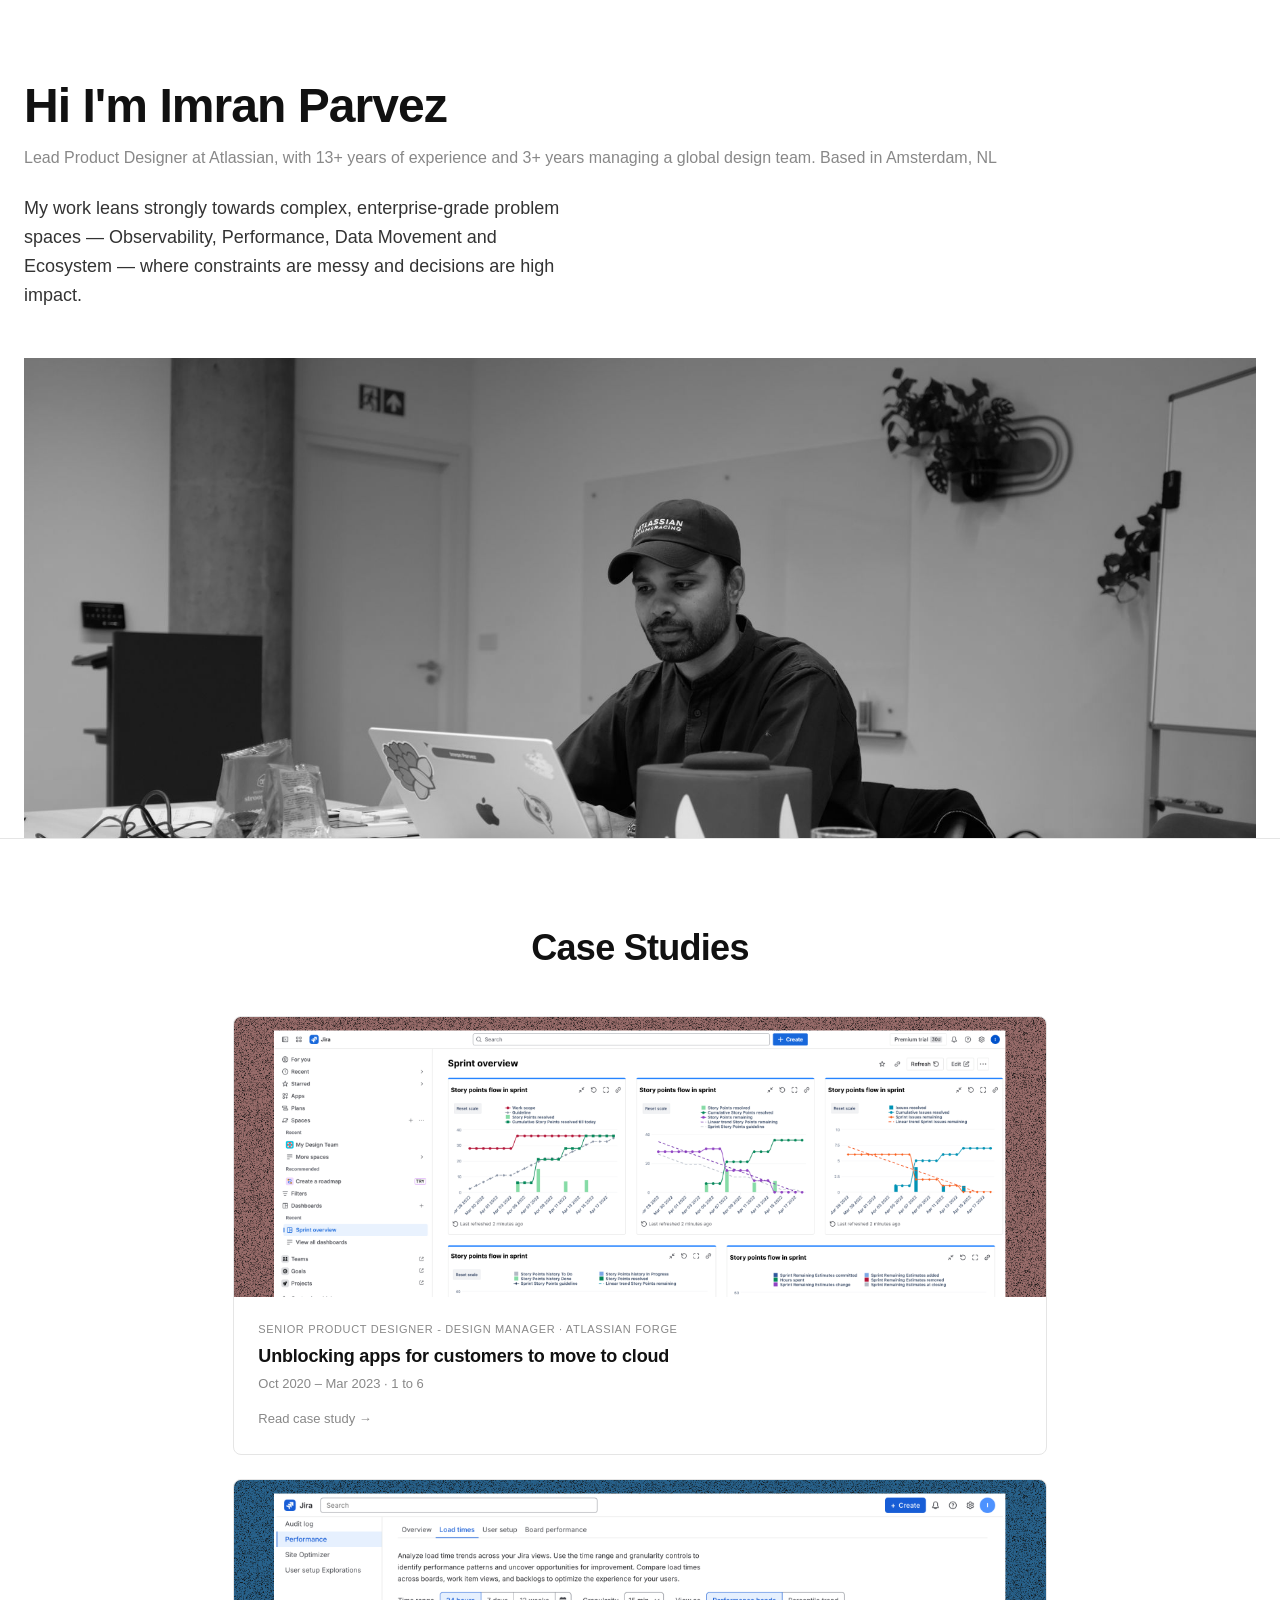
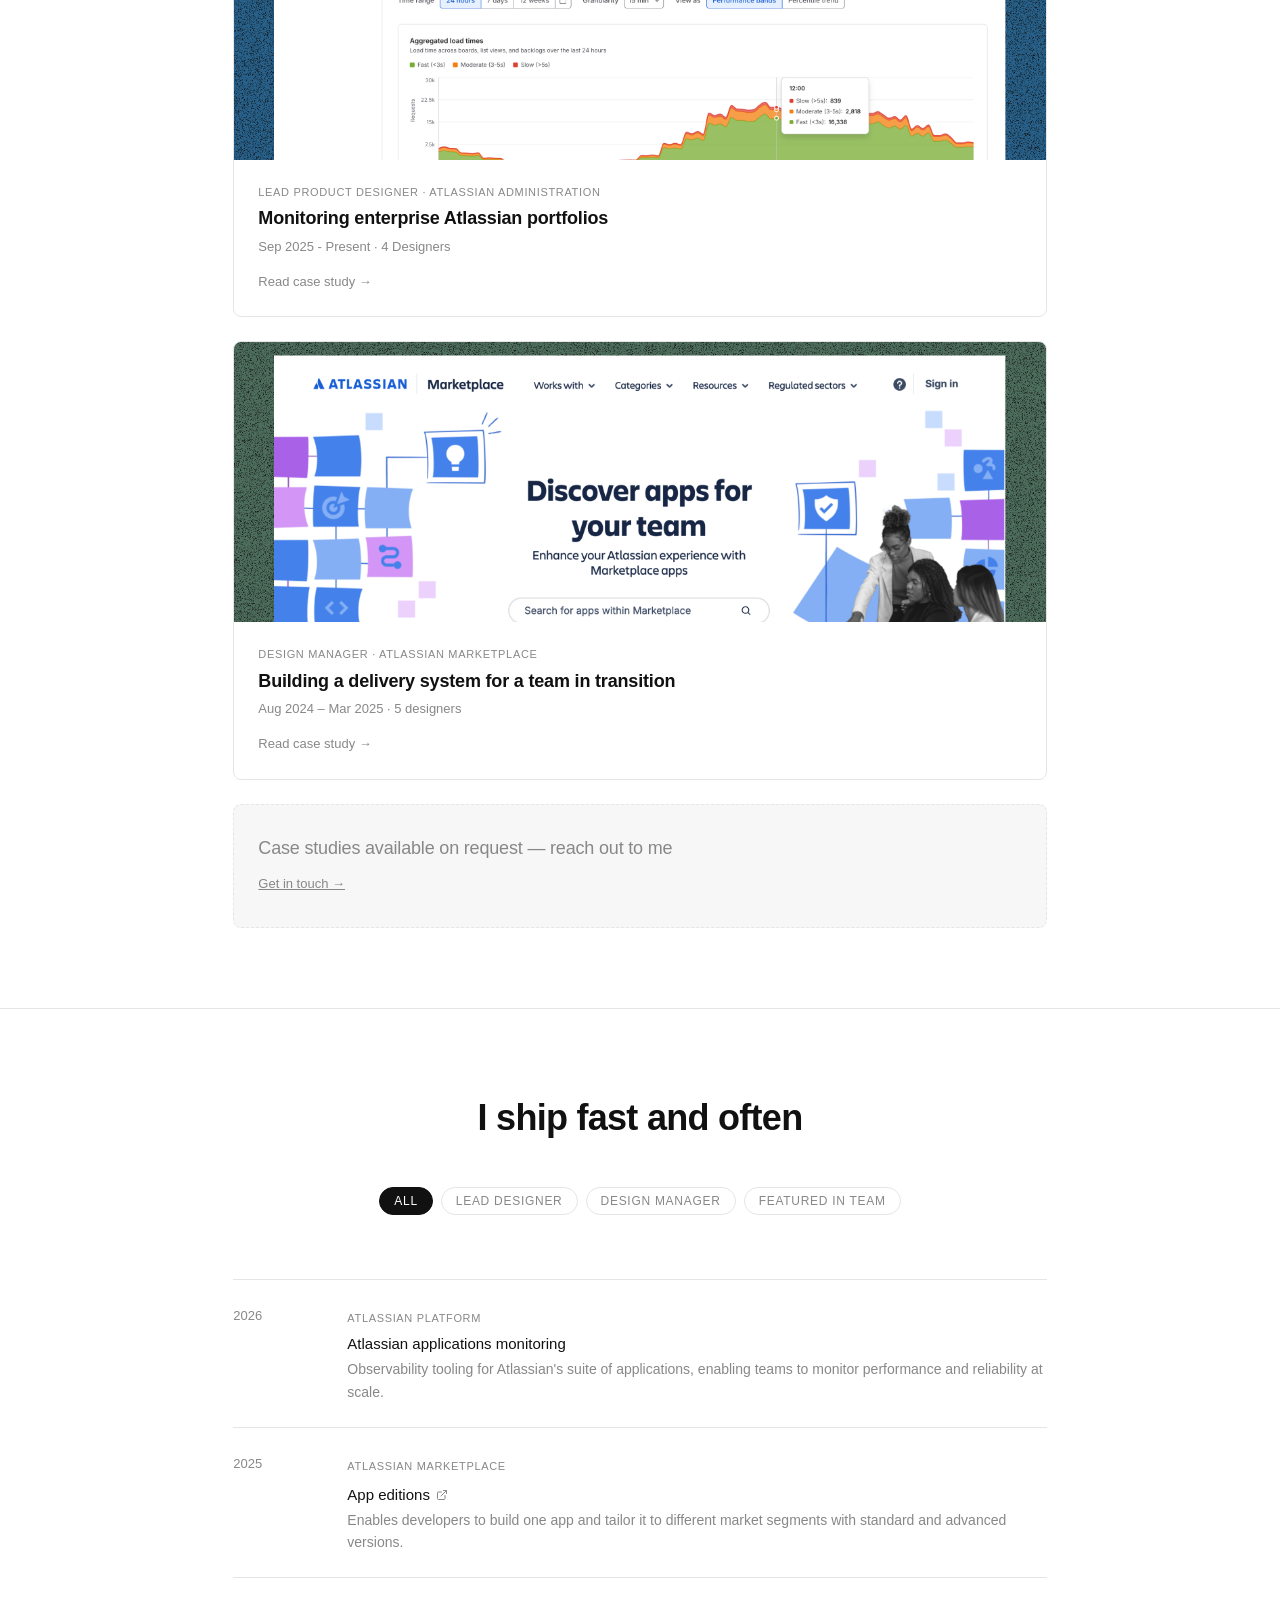
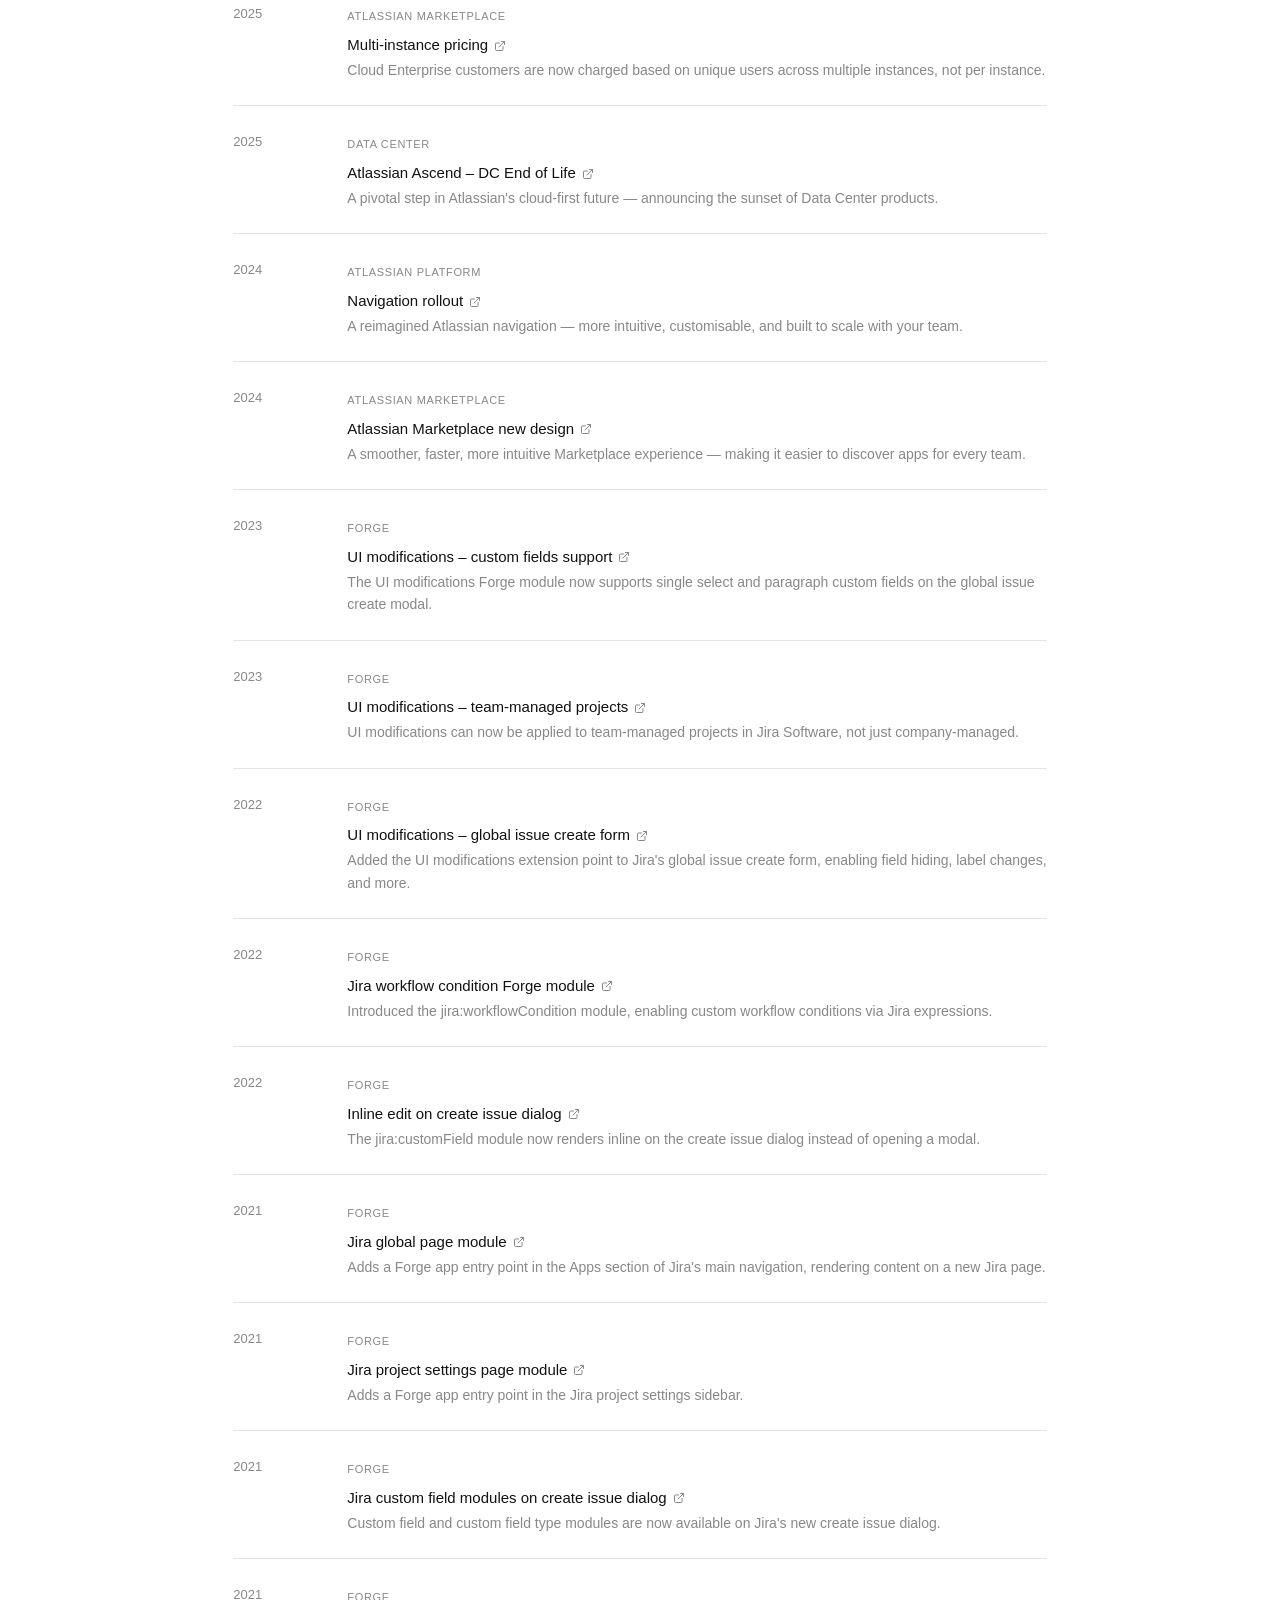
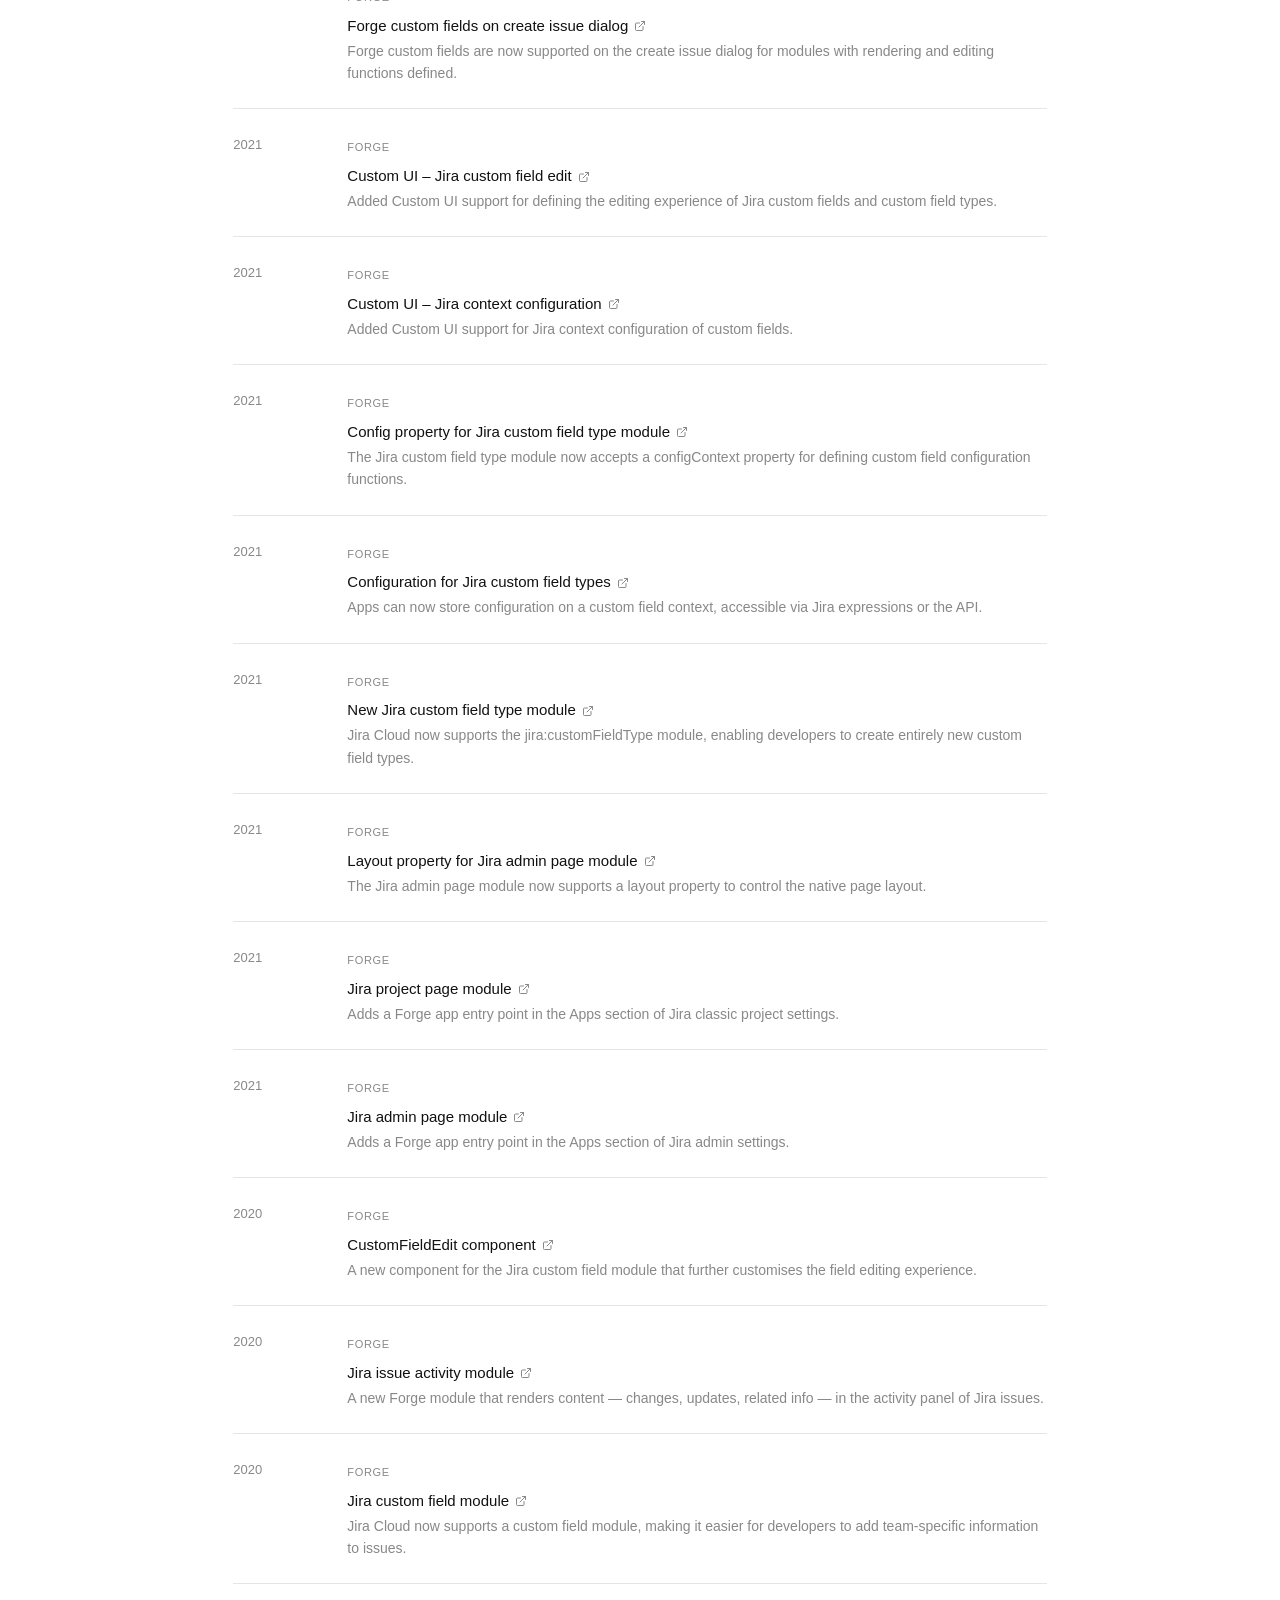
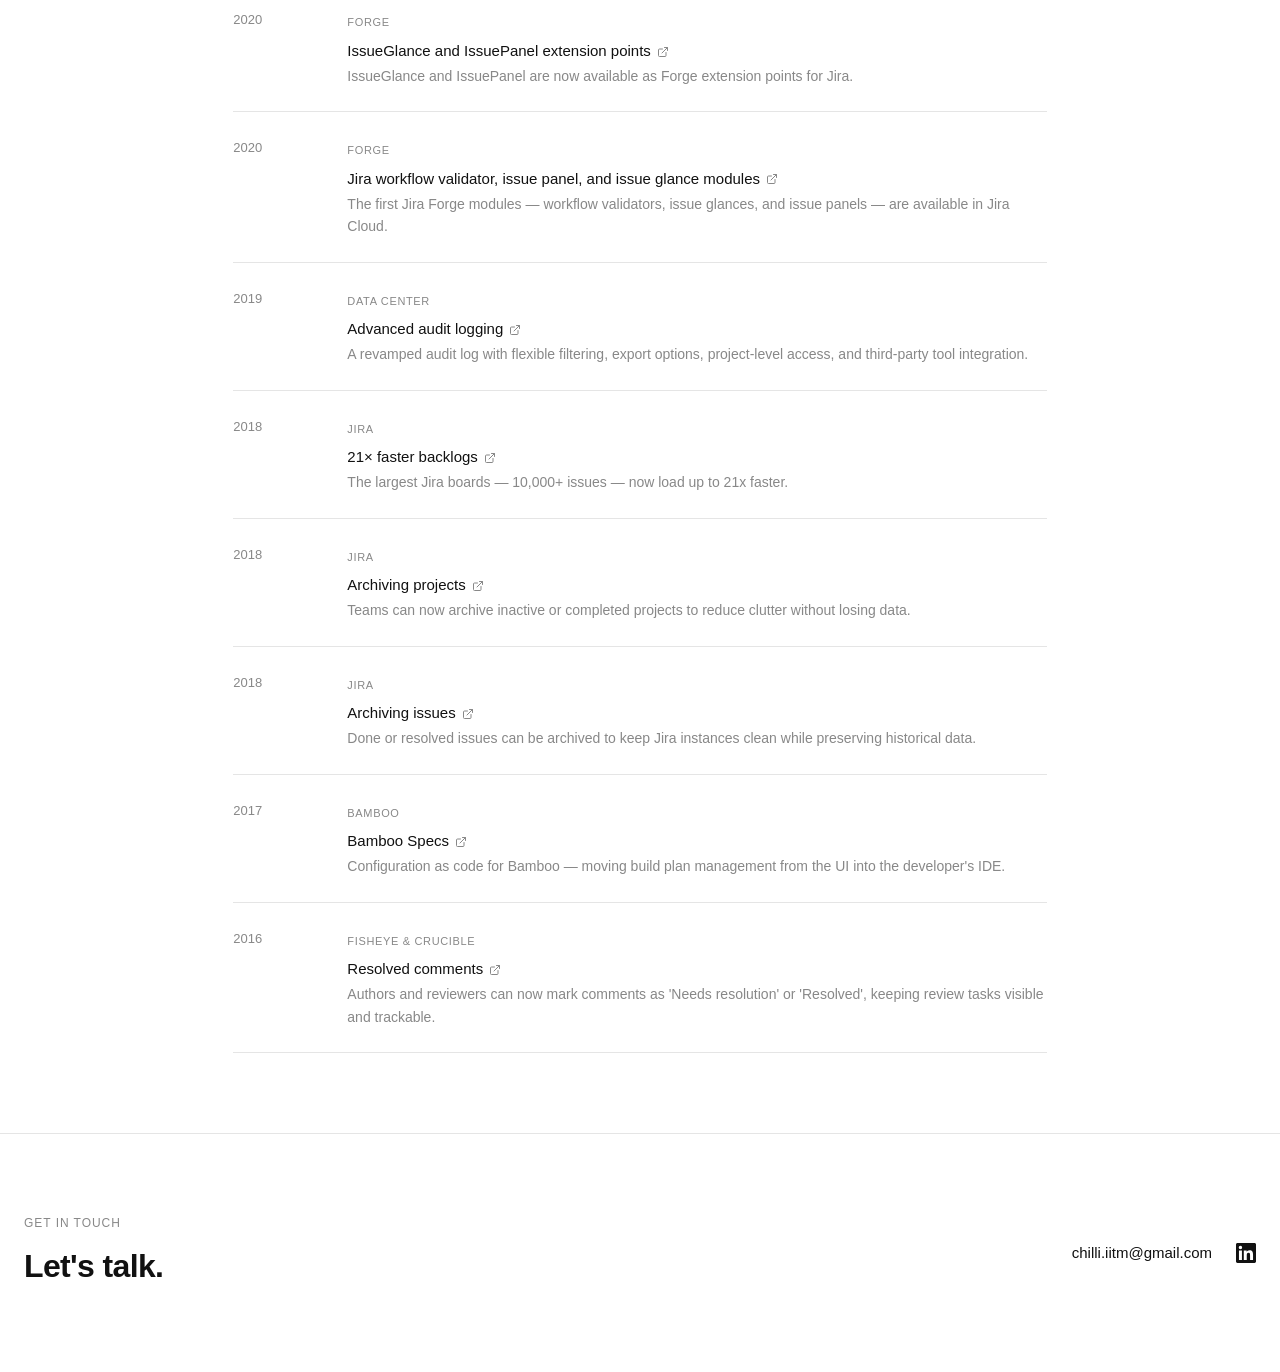
==== index.html @ 82336f18 "deploy: imranparvez/imran-26-source@e4df9552bb12cd825cccf1c1b951ffb09341a20d" ====
<!DOCTYPE html><html lang="en" data-astro-cid-j7pv25f6> <head><meta charset="utf-8"><link rel="icon" type="image/svg+xml" href="/favicon.svg"><meta name="viewport" content="width=device-width"><meta name="generator" content="Astro v6.0.8"><title>Imran Parvez – Lead Product Designer</title><script data-goatcounter="https://imparvez.goatcounter.com/count" async src="//gc.zgo.at/count.js"></script><link rel="stylesheet" href="/_astro/index@_@astro.b_JTPymG.css"></head> <body data-astro-cid-j7pv25f6> <!-- HEADER --> <header class="header" data-astro-cid-j7pv25f6> <div class="container" data-astro-cid-j7pv25f6> <div class="grid" data-astro-cid-j7pv25f6> <div class="header__inner" data-astro-cid-j7pv25f6> <h1 class="header__name" data-astro-cid-j7pv25f6>Hi I'm Imran Parvez</h1> <p class="header__title" data-astro-cid-j7pv25f6>Lead Product Designer at Atlassian, with 13+ years of experience and 3+ years managing a global design team. Based in Amsterdam, NL</p> <p class="header__bio" data-astro-cid-j7pv25f6>My work leans strongly towards complex, enterprise-grade problem spaces — Observability, Performance, Data Movement and Ecosystem — where constraints are messy and decisions are high impact.</p> </div> </div> </div> <div class="header__photo" data-astro-cid-j7pv25f6> <img src="/Hero-1.jpeg" alt="Imran Parvez" data-astro-cid-j7pv25f6> </div> </header> <!-- CASE STUDIES --> <section class="case-studies" data-astro-cid-j7pv25f6> <div class="container" data-astro-cid-j7pv25f6> <div class="grid" data-astro-cid-j7pv25f6> <h2 class="case-studies__title" data-astro-cid-j7pv25f6>Case Studies</h2> <div class="cs-list" data-astro-cid-j7pv25f6> <a href="/case-studies/unblocking-apps" class="cs-card" data-astro-cid-j7pv25f6> <div class="cs-card__hero" data-astro-cid-j7pv25f6> <img src="/case-study-02-hero.png" alt="Unblocking apps for customers to move to cloud" data-astro-cid-j7pv25f6> </div> <div class="cs-card__body" data-astro-cid-j7pv25f6> <p class="cs-card__label" data-astro-cid-j7pv25f6>Senior Product Designer - Design Manager · Atlassian forge</p> <h3 class="cs-card__title" data-astro-cid-j7pv25f6>Unblocking apps for customers to move to cloud</h3> <p class="cs-card__meta" data-astro-cid-j7pv25f6>Oct 2020 – Mar 2023 · 1 to 6</p> <span class="cs-card__arrow" data-astro-cid-j7pv25f6>Read case study →</span> </div> </a><a href="/case-studies/app-monitoring" class="cs-card" data-astro-cid-j7pv25f6> <div class="cs-card__hero" data-astro-cid-j7pv25f6> <img src="/case-study-03-hero.png" alt="Monitoring enterprise Atlassian portfolios" data-astro-cid-j7pv25f6> </div> <div class="cs-card__body" data-astro-cid-j7pv25f6> <p class="cs-card__label" data-astro-cid-j7pv25f6>Lead Product Designer · Atlassian Administration</p> <h3 class="cs-card__title" data-astro-cid-j7pv25f6>Monitoring enterprise Atlassian portfolios</h3> <p class="cs-card__meta" data-astro-cid-j7pv25f6>Sep 2025 - Present · 4 Designers</p> <span class="cs-card__arrow" data-astro-cid-j7pv25f6>Read case study →</span> </div> </a><a href="/case-studies/building-sprints" class="cs-card" data-astro-cid-j7pv25f6> <div class="cs-card__hero" data-astro-cid-j7pv25f6> <img src="/case-study-01-hero.png" alt="Building a delivery system for a team in transition" data-astro-cid-j7pv25f6> </div> <div class="cs-card__body" data-astro-cid-j7pv25f6> <p class="cs-card__label" data-astro-cid-j7pv25f6>Design Manager · Atlassian Marketplace</p> <h3 class="cs-card__title" data-astro-cid-j7pv25f6>Building a delivery system for a team in transition</h3> <p class="cs-card__meta" data-astro-cid-j7pv25f6>Aug 2024 – Mar 2025 · 5 designers</p> <span class="cs-card__arrow" data-astro-cid-j7pv25f6>Read case study →</span> </div> </a> <div class="cs-card cs-card--request" data-astro-cid-j7pv25f6> <div class="cs-card__body" data-astro-cid-j7pv25f6> <p class="cs-card__title" data-astro-cid-j7pv25f6>Case studies available on request — reach out to me</p> <a href="mailto:chilli.iitm@gmail.com" class="cs-card__arrow" data-astro-cid-j7pv25f6>Get in touch →</a> </div> </div> </div> </div> </div> </section> <!-- SHIPPED --> <section class="shipped" data-astro-cid-j7pv25f6> <div class="container" data-astro-cid-j7pv25f6> <div class="grid" data-astro-cid-j7pv25f6> <h2 class="shipped__title" data-astro-cid-j7pv25f6>I ship fast and often</h2> <div class="filter-bar" data-astro-cid-j7pv25f6> <div class="filter-pills" data-astro-cid-j7pv25f6> <button class="filter-pill is-active" data-filter="all" data-astro-cid-j7pv25f6>All</button> <button class="filter-pill" data-filter="Lead Designer" data-astro-cid-j7pv25f6>Lead Designer</button> <button class="filter-pill" data-filter="Design Manager" data-astro-cid-j7pv25f6>Design Manager</button> <button class="filter-pill" data-filter="featured" data-astro-cid-j7pv25f6>Featured in Team</button> </div> </div> <div class="team-callout" data-astro-cid-j7pv25f6> <p class="team-callout__label" data-astro-cid-j7pv25f6>About Team</p> <p class="team-callout__body" data-astro-cid-j7pv25f6>Team is Atlassian's flagship annual conference held in Anaheim, California. The top releases for our customers are announced here.</p> </div> <div class="shipped__list" data-astro-cid-j7pv25f6> <div class="changelog-entry" data-role="Lead Designer" data-featured="false" data-astro-cid-j7pv25f6> <span class="changelog-year" data-astro-cid-j7pv25f6>2026</span> <div class="changelog-content" data-astro-cid-j7pv25f6> <div class="changelog-meta" data-astro-cid-j7pv25f6> <span class="changelog-product" data-astro-cid-j7pv25f6>Atlassian Platform</span> </div> <span class="changelog-name--no-link" data-astro-cid-j7pv25f6>Atlassian applications monitoring</span> <p class="changelog-description" data-astro-cid-j7pv25f6>Observability tooling for Atlassian&#39;s suite of applications, enabling teams to monitor performance and reliability at scale.</p> </div> </div><div class="changelog-entry" data-role="Design Manager" data-featured="true" data-astro-cid-j7pv25f6> <span class="changelog-year" data-astro-cid-j7pv25f6>2025</span> <div class="changelog-content" data-astro-cid-j7pv25f6> <div class="changelog-meta" data-astro-cid-j7pv25f6> <span class="changelog-product" data-astro-cid-j7pv25f6>Atlassian Marketplace</span> </div> <a href="https://www.atlassian.com/blog/developer/app-editions-are-live" class="changelog-name" target="_blank" rel="noopener noreferrer" data-astro-cid-j7pv25f6> App editions <svg xmlns="http://www.w3.org/2000/svg" viewBox="0 0 24 24" fill="none" stroke="currentColor" stroke-width="2" stroke-linecap="round" stroke-linejoin="round" data-astro-cid-j7pv25f6> <path d="M18 13v6a2 2 0 0 1-2 2H5a2 2 0 0 1-2-2V8a2 2 0 0 1 2-2h6" data-astro-cid-j7pv25f6></path><polyline points="15 3 21 3 21 9" data-astro-cid-j7pv25f6></polyline><line x1="10" y1="14" x2="21" y2="3" data-astro-cid-j7pv25f6></line> </svg> </a> <p class="changelog-description" data-astro-cid-j7pv25f6>Enables developers to build one app and tailor it to different market segments with standard and advanced versions.</p> </div> </div><div class="changelog-entry" data-role="Design Manager" data-featured="false" data-astro-cid-j7pv25f6> <span class="changelog-year" data-astro-cid-j7pv25f6>2025</span> <div class="changelog-content" data-astro-cid-j7pv25f6> <div class="changelog-meta" data-astro-cid-j7pv25f6> <span class="changelog-product" data-astro-cid-j7pv25f6>Atlassian Marketplace</span> </div> <a href="https://developer.atlassian.com/platform/marketplace/changelog/#CHANGE-2919" class="changelog-name" target="_blank" rel="noopener noreferrer" data-astro-cid-j7pv25f6> Multi-instance pricing <svg xmlns="http://www.w3.org/2000/svg" viewBox="0 0 24 24" fill="none" stroke="currentColor" stroke-width="2" stroke-linecap="round" stroke-linejoin="round" data-astro-cid-j7pv25f6> <path d="M18 13v6a2 2 0 0 1-2 2H5a2 2 0 0 1-2-2V8a2 2 0 0 1 2-2h6" data-astro-cid-j7pv25f6></path><polyline points="15 3 21 3 21 9" data-astro-cid-j7pv25f6></polyline><line x1="10" y1="14" x2="21" y2="3" data-astro-cid-j7pv25f6></line> </svg> </a> <p class="changelog-description" data-astro-cid-j7pv25f6>Cloud Enterprise customers are now charged based on unique users across multiple instances, not per instance.</p> </div> </div><div class="changelog-entry" data-role="Design Manager" data-featured="false" data-astro-cid-j7pv25f6> <span class="changelog-year" data-astro-cid-j7pv25f6>2025</span> <div class="changelog-content" data-astro-cid-j7pv25f6> <div class="changelog-meta" data-astro-cid-j7pv25f6> <span class="changelog-product" data-astro-cid-j7pv25f6>Data Center</span> </div> <a href="https://www.atlassian.com/blog/announcements/atlassian-ascend" class="changelog-name" target="_blank" rel="noopener noreferrer" data-astro-cid-j7pv25f6> Atlassian Ascend – DC End of Life <svg xmlns="http://www.w3.org/2000/svg" viewBox="0 0 24 24" fill="none" stroke="currentColor" stroke-width="2" stroke-linecap="round" stroke-linejoin="round" data-astro-cid-j7pv25f6> <path d="M18 13v6a2 2 0 0 1-2 2H5a2 2 0 0 1-2-2V8a2 2 0 0 1 2-2h6" data-astro-cid-j7pv25f6></path><polyline points="15 3 21 3 21 9" data-astro-cid-j7pv25f6></polyline><line x1="10" y1="14" x2="21" y2="3" data-astro-cid-j7pv25f6></line> </svg> </a> <p class="changelog-description" data-astro-cid-j7pv25f6>A pivotal step in Atlassian&#39;s cloud-first future — announcing the sunset of Data Center products.</p> </div> </div><div class="changelog-entry" data-role="Design Manager" data-featured="true" data-astro-cid-j7pv25f6> <span class="changelog-year" data-astro-cid-j7pv25f6>2024</span> <div class="changelog-content" data-astro-cid-j7pv25f6> <div class="changelog-meta" data-astro-cid-j7pv25f6> <span class="changelog-product" data-astro-cid-j7pv25f6>Atlassian Platform</span> </div> <a href="https://www.atlassian.com/blog/announcements/introducing-new-navigation" class="changelog-name" target="_blank" rel="noopener noreferrer" data-astro-cid-j7pv25f6> Navigation rollout <svg xmlns="http://www.w3.org/2000/svg" viewBox="0 0 24 24" fill="none" stroke="currentColor" stroke-width="2" stroke-linecap="round" stroke-linejoin="round" data-astro-cid-j7pv25f6> <path d="M18 13v6a2 2 0 0 1-2 2H5a2 2 0 0 1-2-2V8a2 2 0 0 1 2-2h6" data-astro-cid-j7pv25f6></path><polyline points="15 3 21 3 21 9" data-astro-cid-j7pv25f6></polyline><line x1="10" y1="14" x2="21" y2="3" data-astro-cid-j7pv25f6></line> </svg> </a> <p class="changelog-description" data-astro-cid-j7pv25f6>A reimagined Atlassian navigation — more intuitive, customisable, and built to scale with your team.</p> </div> </div><div class="changelog-entry" data-role="Design Manager" data-featured="true" data-astro-cid-j7pv25f6> <span class="changelog-year" data-astro-cid-j7pv25f6>2024</span> <div class="changelog-content" data-astro-cid-j7pv25f6> <div class="changelog-meta" data-astro-cid-j7pv25f6> <span class="changelog-product" data-astro-cid-j7pv25f6>Atlassian Marketplace</span> </div> <a href="https://www.youtube.com/watch?v=tHjQkDpF4_g" class="changelog-name" target="_blank" rel="noopener noreferrer" data-astro-cid-j7pv25f6> Atlassian Marketplace new design <svg xmlns="http://www.w3.org/2000/svg" viewBox="0 0 24 24" fill="none" stroke="currentColor" stroke-width="2" stroke-linecap="round" stroke-linejoin="round" data-astro-cid-j7pv25f6> <path d="M18 13v6a2 2 0 0 1-2 2H5a2 2 0 0 1-2-2V8a2 2 0 0 1 2-2h6" data-astro-cid-j7pv25f6></path><polyline points="15 3 21 3 21 9" data-astro-cid-j7pv25f6></polyline><line x1="10" y1="14" x2="21" y2="3" data-astro-cid-j7pv25f6></line> </svg> </a> <p class="changelog-description" data-astro-cid-j7pv25f6>A smoother, faster, more intuitive Marketplace experience — making it easier to discover apps for every team.</p> </div> </div><div class="changelog-entry" data-role="Design Manager" data-featured="false" data-astro-cid-j7pv25f6> <span class="changelog-year" data-astro-cid-j7pv25f6>2023</span> <div class="changelog-content" data-astro-cid-j7pv25f6> <div class="changelog-meta" data-astro-cid-j7pv25f6> <span class="changelog-product" data-astro-cid-j7pv25f6>Forge</span> </div> <a href="https://developer.atlassian.com/platform/forge/manifest-reference/modules/jira-ui-modifications/" class="changelog-name" target="_blank" rel="noopener noreferrer" data-astro-cid-j7pv25f6> UI modifications – custom fields support <svg xmlns="http://www.w3.org/2000/svg" viewBox="0 0 24 24" fill="none" stroke="currentColor" stroke-width="2" stroke-linecap="round" stroke-linejoin="round" data-astro-cid-j7pv25f6> <path d="M18 13v6a2 2 0 0 1-2 2H5a2 2 0 0 1-2-2V8a2 2 0 0 1 2-2h6" data-astro-cid-j7pv25f6></path><polyline points="15 3 21 3 21 9" data-astro-cid-j7pv25f6></polyline><line x1="10" y1="14" x2="21" y2="3" data-astro-cid-j7pv25f6></line> </svg> </a> <p class="changelog-description" data-astro-cid-j7pv25f6>The UI modifications Forge module now supports single select and paragraph custom fields on the global issue create modal.</p> </div> </div><div class="changelog-entry" data-role="Design Manager" data-featured="false" data-astro-cid-j7pv25f6> <span class="changelog-year" data-astro-cid-j7pv25f6>2023</span> <div class="changelog-content" data-astro-cid-j7pv25f6> <div class="changelog-meta" data-astro-cid-j7pv25f6> <span class="changelog-product" data-astro-cid-j7pv25f6>Forge</span> </div> <a href="https://developer.atlassian.com/platform/forge/manifest-reference/modules/jira-ui-modifications/" class="changelog-name" target="_blank" rel="noopener noreferrer" data-astro-cid-j7pv25f6> UI modifications – team-managed projects <svg xmlns="http://www.w3.org/2000/svg" viewBox="0 0 24 24" fill="none" stroke="currentColor" stroke-width="2" stroke-linecap="round" stroke-linejoin="round" data-astro-cid-j7pv25f6> <path d="M18 13v6a2 2 0 0 1-2 2H5a2 2 0 0 1-2-2V8a2 2 0 0 1 2-2h6" data-astro-cid-j7pv25f6></path><polyline points="15 3 21 3 21 9" data-astro-cid-j7pv25f6></polyline><line x1="10" y1="14" x2="21" y2="3" data-astro-cid-j7pv25f6></line> </svg> </a> <p class="changelog-description" data-astro-cid-j7pv25f6>UI modifications can now be applied to team-managed projects in Jira Software, not just company-managed.</p> </div> </div><div class="changelog-entry" data-role="Lead Designer" data-featured="false" data-astro-cid-j7pv25f6> <span class="changelog-year" data-astro-cid-j7pv25f6>2022</span> <div class="changelog-content" data-astro-cid-j7pv25f6> <div class="changelog-meta" data-astro-cid-j7pv25f6> <span class="changelog-product" data-astro-cid-j7pv25f6>Forge</span> </div> <a href="https://developer.atlassian.com/platform/forge/changelog/#CHANGE-669" class="changelog-name" target="_blank" rel="noopener noreferrer" data-astro-cid-j7pv25f6> UI modifications – global issue create form <svg xmlns="http://www.w3.org/2000/svg" viewBox="0 0 24 24" fill="none" stroke="currentColor" stroke-width="2" stroke-linecap="round" stroke-linejoin="round" data-astro-cid-j7pv25f6> <path d="M18 13v6a2 2 0 0 1-2 2H5a2 2 0 0 1-2-2V8a2 2 0 0 1 2-2h6" data-astro-cid-j7pv25f6></path><polyline points="15 3 21 3 21 9" data-astro-cid-j7pv25f6></polyline><line x1="10" y1="14" x2="21" y2="3" data-astro-cid-j7pv25f6></line> </svg> </a> <p class="changelog-description" data-astro-cid-j7pv25f6>Added the UI modifications extension point to Jira&#39;s global issue create form, enabling field hiding, label changes, and more.</p> </div> </div><div class="changelog-entry" data-role="Lead Designer" data-featured="false" data-astro-cid-j7pv25f6> <span class="changelog-year" data-astro-cid-j7pv25f6>2022</span> <div class="changelog-content" data-astro-cid-j7pv25f6> <div class="changelog-meta" data-astro-cid-j7pv25f6> <span class="changelog-product" data-astro-cid-j7pv25f6>Forge</span> </div> <a href="https://developer.atlassian.com/platform/forge/changelog/#CHANGE-653" class="changelog-name" target="_blank" rel="noopener noreferrer" data-astro-cid-j7pv25f6> Jira workflow condition Forge module <svg xmlns="http://www.w3.org/2000/svg" viewBox="0 0 24 24" fill="none" stroke="currentColor" stroke-width="2" stroke-linecap="round" stroke-linejoin="round" data-astro-cid-j7pv25f6> <path d="M18 13v6a2 2 0 0 1-2 2H5a2 2 0 0 1-2-2V8a2 2 0 0 1 2-2h6" data-astro-cid-j7pv25f6></path><polyline points="15 3 21 3 21 9" data-astro-cid-j7pv25f6></polyline><line x1="10" y1="14" x2="21" y2="3" data-astro-cid-j7pv25f6></line> </svg> </a> <p class="changelog-description" data-astro-cid-j7pv25f6>Introduced the jira:workflowCondition module, enabling custom workflow conditions via Jira expressions.</p> </div> </div><div class="changelog-entry" data-role="Lead Designer" data-featured="false" data-astro-cid-j7pv25f6> <span class="changelog-year" data-astro-cid-j7pv25f6>2022</span> <div class="changelog-content" data-astro-cid-j7pv25f6> <div class="changelog-meta" data-astro-cid-j7pv25f6> <span class="changelog-product" data-astro-cid-j7pv25f6>Forge</span> </div> <a href="https://developer.atlassian.com/platform/forge/changelog/#CHANGE-623" class="changelog-name" target="_blank" rel="noopener noreferrer" data-astro-cid-j7pv25f6> Inline edit on create issue dialog <svg xmlns="http://www.w3.org/2000/svg" viewBox="0 0 24 24" fill="none" stroke="currentColor" stroke-width="2" stroke-linecap="round" stroke-linejoin="round" data-astro-cid-j7pv25f6> <path d="M18 13v6a2 2 0 0 1-2 2H5a2 2 0 0 1-2-2V8a2 2 0 0 1 2-2h6" data-astro-cid-j7pv25f6></path><polyline points="15 3 21 3 21 9" data-astro-cid-j7pv25f6></polyline><line x1="10" y1="14" x2="21" y2="3" data-astro-cid-j7pv25f6></line> </svg> </a> <p class="changelog-description" data-astro-cid-j7pv25f6>The jira:customField module now renders inline on the create issue dialog instead of opening a modal.</p> </div> </div><div class="changelog-entry" data-role="Lead Designer" data-featured="false" data-astro-cid-j7pv25f6> <span class="changelog-year" data-astro-cid-j7pv25f6>2021</span> <div class="changelog-content" data-astro-cid-j7pv25f6> <div class="changelog-meta" data-astro-cid-j7pv25f6> <span class="changelog-product" data-astro-cid-j7pv25f6>Forge</span> </div> <a href="https://developer.atlassian.com/platform/forge/changelog/#CHANGE-483" class="changelog-name" target="_blank" rel="noopener noreferrer" data-astro-cid-j7pv25f6> Jira global page module <svg xmlns="http://www.w3.org/2000/svg" viewBox="0 0 24 24" fill="none" stroke="currentColor" stroke-width="2" stroke-linecap="round" stroke-linejoin="round" data-astro-cid-j7pv25f6> <path d="M18 13v6a2 2 0 0 1-2 2H5a2 2 0 0 1-2-2V8a2 2 0 0 1 2-2h6" data-astro-cid-j7pv25f6></path><polyline points="15 3 21 3 21 9" data-astro-cid-j7pv25f6></polyline><line x1="10" y1="14" x2="21" y2="3" data-astro-cid-j7pv25f6></line> </svg> </a> <p class="changelog-description" data-astro-cid-j7pv25f6>Adds a Forge app entry point in the Apps section of Jira&#39;s main navigation, rendering content on a new Jira page.</p> </div> </div><div class="changelog-entry" data-role="Lead Designer" data-featured="false" data-astro-cid-j7pv25f6> <span class="changelog-year" data-astro-cid-j7pv25f6>2021</span> <div class="changelog-content" data-astro-cid-j7pv25f6> <div class="changelog-meta" data-astro-cid-j7pv25f6> <span class="changelog-product" data-astro-cid-j7pv25f6>Forge</span> </div> <a href="https://developer.atlassian.com/platform/forge/changelog/#CHANGE-482" class="changelog-name" target="_blank" rel="noopener noreferrer" data-astro-cid-j7pv25f6> Jira project settings page module <svg xmlns="http://www.w3.org/2000/svg" viewBox="0 0 24 24" fill="none" stroke="currentColor" stroke-width="2" stroke-linecap="round" stroke-linejoin="round" data-astro-cid-j7pv25f6> <path d="M18 13v6a2 2 0 0 1-2 2H5a2 2 0 0 1-2-2V8a2 2 0 0 1 2-2h6" data-astro-cid-j7pv25f6></path><polyline points="15 3 21 3 21 9" data-astro-cid-j7pv25f6></polyline><line x1="10" y1="14" x2="21" y2="3" data-astro-cid-j7pv25f6></line> </svg> </a> <p class="changelog-description" data-astro-cid-j7pv25f6>Adds a Forge app entry point in the Jira project settings sidebar.</p> </div> </div><div class="changelog-entry" data-role="Lead Designer" data-featured="false" data-astro-cid-j7pv25f6> <span class="changelog-year" data-astro-cid-j7pv25f6>2021</span> <div class="changelog-content" data-astro-cid-j7pv25f6> <div class="changelog-meta" data-astro-cid-j7pv25f6> <span class="changelog-product" data-astro-cid-j7pv25f6>Forge</span> </div> <a href="https://developer.atlassian.com/platform/forge/changelog/#CHANGE-526" class="changelog-name" target="_blank" rel="noopener noreferrer" data-astro-cid-j7pv25f6> Jira custom field modules on create issue dialog <svg xmlns="http://www.w3.org/2000/svg" viewBox="0 0 24 24" fill="none" stroke="currentColor" stroke-width="2" stroke-linecap="round" stroke-linejoin="round" data-astro-cid-j7pv25f6> <path d="M18 13v6a2 2 0 0 1-2 2H5a2 2 0 0 1-2-2V8a2 2 0 0 1 2-2h6" data-astro-cid-j7pv25f6></path><polyline points="15 3 21 3 21 9" data-astro-cid-j7pv25f6></polyline><line x1="10" y1="14" x2="21" y2="3" data-astro-cid-j7pv25f6></line> </svg> </a> <p class="changelog-description" data-astro-cid-j7pv25f6>Custom field and custom field type modules are now available on Jira&#39;s new create issue dialog.</p> </div> </div><div class="changelog-entry" data-role="Lead Designer" data-featured="true" data-astro-cid-j7pv25f6> <span class="changelog-year" data-astro-cid-j7pv25f6>2021</span> <div class="changelog-content" data-astro-cid-j7pv25f6> <div class="changelog-meta" data-astro-cid-j7pv25f6> <span class="changelog-product" data-astro-cid-j7pv25f6>Forge</span> </div> <a href="https://developer.atlassian.com/platform/forge/changelog/#CHANGE-255" class="changelog-name" target="_blank" rel="noopener noreferrer" data-astro-cid-j7pv25f6> Forge custom fields on create issue dialog <svg xmlns="http://www.w3.org/2000/svg" viewBox="0 0 24 24" fill="none" stroke="currentColor" stroke-width="2" stroke-linecap="round" stroke-linejoin="round" data-astro-cid-j7pv25f6> <path d="M18 13v6a2 2 0 0 1-2 2H5a2 2 0 0 1-2-2V8a2 2 0 0 1 2-2h6" data-astro-cid-j7pv25f6></path><polyline points="15 3 21 3 21 9" data-astro-cid-j7pv25f6></polyline><line x1="10" y1="14" x2="21" y2="3" data-astro-cid-j7pv25f6></line> </svg> </a> <p class="changelog-description" data-astro-cid-j7pv25f6>Forge custom fields are now supported on the create issue dialog for modules with rendering and editing functions defined.</p> </div> </div><div class="changelog-entry" data-role="Lead Designer" data-featured="false" data-astro-cid-j7pv25f6> <span class="changelog-year" data-astro-cid-j7pv25f6>2021</span> <div class="changelog-content" data-astro-cid-j7pv25f6> <div class="changelog-meta" data-astro-cid-j7pv25f6> <span class="changelog-product" data-astro-cid-j7pv25f6>Forge</span> </div> <a href="https://developer.atlassian.com/platform/forge/changelog/#CHANGE-334" class="changelog-name" target="_blank" rel="noopener noreferrer" data-astro-cid-j7pv25f6> Custom UI – Jira custom field edit <svg xmlns="http://www.w3.org/2000/svg" viewBox="0 0 24 24" fill="none" stroke="currentColor" stroke-width="2" stroke-linecap="round" stroke-linejoin="round" data-astro-cid-j7pv25f6> <path d="M18 13v6a2 2 0 0 1-2 2H5a2 2 0 0 1-2-2V8a2 2 0 0 1 2-2h6" data-astro-cid-j7pv25f6></path><polyline points="15 3 21 3 21 9" data-astro-cid-j7pv25f6></polyline><line x1="10" y1="14" x2="21" y2="3" data-astro-cid-j7pv25f6></line> </svg> </a> <p class="changelog-description" data-astro-cid-j7pv25f6>Added Custom UI support for defining the editing experience of Jira custom fields and custom field types.</p> </div> </div><div class="changelog-entry" data-role="Lead Designer" data-featured="false" data-astro-cid-j7pv25f6> <span class="changelog-year" data-astro-cid-j7pv25f6>2021</span> <div class="changelog-content" data-astro-cid-j7pv25f6> <div class="changelog-meta" data-astro-cid-j7pv25f6> <span class="changelog-product" data-astro-cid-j7pv25f6>Forge</span> </div> <a href="https://developer.atlassian.com/platform/forge/changelog/#CHANGE-335" class="changelog-name" target="_blank" rel="noopener noreferrer" data-astro-cid-j7pv25f6> Custom UI – Jira context configuration <svg xmlns="http://www.w3.org/2000/svg" viewBox="0 0 24 24" fill="none" stroke="currentColor" stroke-width="2" stroke-linecap="round" stroke-linejoin="round" data-astro-cid-j7pv25f6> <path d="M18 13v6a2 2 0 0 1-2 2H5a2 2 0 0 1-2-2V8a2 2 0 0 1 2-2h6" data-astro-cid-j7pv25f6></path><polyline points="15 3 21 3 21 9" data-astro-cid-j7pv25f6></polyline><line x1="10" y1="14" x2="21" y2="3" data-astro-cid-j7pv25f6></line> </svg> </a> <p class="changelog-description" data-astro-cid-j7pv25f6>Added Custom UI support for Jira context configuration of custom fields.</p> </div> </div><div class="changelog-entry" data-role="Lead Designer" data-featured="false" data-astro-cid-j7pv25f6> <span class="changelog-year" data-astro-cid-j7pv25f6>2021</span> <div class="changelog-content" data-astro-cid-j7pv25f6> <div class="changelog-meta" data-astro-cid-j7pv25f6> <span class="changelog-product" data-astro-cid-j7pv25f6>Forge</span> </div> <a href="https://developer.atlassian.com/platform/forge/changelog/#CHANGE-256" class="changelog-name" target="_blank" rel="noopener noreferrer" data-astro-cid-j7pv25f6> Config property for Jira custom field type module <svg xmlns="http://www.w3.org/2000/svg" viewBox="0 0 24 24" fill="none" stroke="currentColor" stroke-width="2" stroke-linecap="round" stroke-linejoin="round" data-astro-cid-j7pv25f6> <path d="M18 13v6a2 2 0 0 1-2 2H5a2 2 0 0 1-2-2V8a2 2 0 0 1 2-2h6" data-astro-cid-j7pv25f6></path><polyline points="15 3 21 3 21 9" data-astro-cid-j7pv25f6></polyline><line x1="10" y1="14" x2="21" y2="3" data-astro-cid-j7pv25f6></line> </svg> </a> <p class="changelog-description" data-astro-cid-j7pv25f6>The Jira custom field type module now accepts a configContext property for defining custom field configuration functions.</p> </div> </div><div class="changelog-entry" data-role="Lead Designer" data-featured="false" data-astro-cid-j7pv25f6> <span class="changelog-year" data-astro-cid-j7pv25f6>2021</span> <div class="changelog-content" data-astro-cid-j7pv25f6> <div class="changelog-meta" data-astro-cid-j7pv25f6> <span class="changelog-product" data-astro-cid-j7pv25f6>Forge</span> </div> <a href="https://developer.atlassian.com/platform/forge/changelog/#CHANGE-230" class="changelog-name" target="_blank" rel="noopener noreferrer" data-astro-cid-j7pv25f6> Configuration for Jira custom field types <svg xmlns="http://www.w3.org/2000/svg" viewBox="0 0 24 24" fill="none" stroke="currentColor" stroke-width="2" stroke-linecap="round" stroke-linejoin="round" data-astro-cid-j7pv25f6> <path d="M18 13v6a2 2 0 0 1-2 2H5a2 2 0 0 1-2-2V8a2 2 0 0 1 2-2h6" data-astro-cid-j7pv25f6></path><polyline points="15 3 21 3 21 9" data-astro-cid-j7pv25f6></polyline><line x1="10" y1="14" x2="21" y2="3" data-astro-cid-j7pv25f6></line> </svg> </a> <p class="changelog-description" data-astro-cid-j7pv25f6>Apps can now store configuration on a custom field context, accessible via Jira expressions or the API.</p> </div> </div><div class="changelog-entry" data-role="Lead Designer" data-featured="false" data-astro-cid-j7pv25f6> <span class="changelog-year" data-astro-cid-j7pv25f6>2021</span> <div class="changelog-content" data-astro-cid-j7pv25f6> <div class="changelog-meta" data-astro-cid-j7pv25f6> <span class="changelog-product" data-astro-cid-j7pv25f6>Forge</span> </div> <a href="https://developer.atlassian.com/platform/forge/changelog/#CHANGE-205" class="changelog-name" target="_blank" rel="noopener noreferrer" data-astro-cid-j7pv25f6> New Jira custom field type module <svg xmlns="http://www.w3.org/2000/svg" viewBox="0 0 24 24" fill="none" stroke="currentColor" stroke-width="2" stroke-linecap="round" stroke-linejoin="round" data-astro-cid-j7pv25f6> <path d="M18 13v6a2 2 0 0 1-2 2H5a2 2 0 0 1-2-2V8a2 2 0 0 1 2-2h6" data-astro-cid-j7pv25f6></path><polyline points="15 3 21 3 21 9" data-astro-cid-j7pv25f6></polyline><line x1="10" y1="14" x2="21" y2="3" data-astro-cid-j7pv25f6></line> </svg> </a> <p class="changelog-description" data-astro-cid-j7pv25f6>Jira Cloud now supports the jira:customFieldType module, enabling developers to create entirely new custom field types.</p> </div> </div><div class="changelog-entry" data-role="Lead Designer" data-featured="false" data-astro-cid-j7pv25f6> <span class="changelog-year" data-astro-cid-j7pv25f6>2021</span> <div class="changelog-content" data-astro-cid-j7pv25f6> <div class="changelog-meta" data-astro-cid-j7pv25f6> <span class="changelog-product" data-astro-cid-j7pv25f6>Forge</span> </div> <a href="https://developer.atlassian.com/platform/forge/changelog/#CHANGE-188" class="changelog-name" target="_blank" rel="noopener noreferrer" data-astro-cid-j7pv25f6> Layout property for Jira admin page module <svg xmlns="http://www.w3.org/2000/svg" viewBox="0 0 24 24" fill="none" stroke="currentColor" stroke-width="2" stroke-linecap="round" stroke-linejoin="round" data-astro-cid-j7pv25f6> <path d="M18 13v6a2 2 0 0 1-2 2H5a2 2 0 0 1-2-2V8a2 2 0 0 1 2-2h6" data-astro-cid-j7pv25f6></path><polyline points="15 3 21 3 21 9" data-astro-cid-j7pv25f6></polyline><line x1="10" y1="14" x2="21" y2="3" data-astro-cid-j7pv25f6></line> </svg> </a> <p class="changelog-description" data-astro-cid-j7pv25f6>The Jira admin page module now supports a layout property to control the native page layout.</p> </div> </div><div class="changelog-entry" data-role="Lead Designer" data-featured="false" data-astro-cid-j7pv25f6> <span class="changelog-year" data-astro-cid-j7pv25f6>2021</span> <div class="changelog-content" data-astro-cid-j7pv25f6> <div class="changelog-meta" data-astro-cid-j7pv25f6> <span class="changelog-product" data-astro-cid-j7pv25f6>Forge</span> </div> <a href="https://developer.atlassian.com/platform/forge/changelog/#CHANGE-191" class="changelog-name" target="_blank" rel="noopener noreferrer" data-astro-cid-j7pv25f6> Jira project page module <svg xmlns="http://www.w3.org/2000/svg" viewBox="0 0 24 24" fill="none" stroke="currentColor" stroke-width="2" stroke-linecap="round" stroke-linejoin="round" data-astro-cid-j7pv25f6> <path d="M18 13v6a2 2 0 0 1-2 2H5a2 2 0 0 1-2-2V8a2 2 0 0 1 2-2h6" data-astro-cid-j7pv25f6></path><polyline points="15 3 21 3 21 9" data-astro-cid-j7pv25f6></polyline><line x1="10" y1="14" x2="21" y2="3" data-astro-cid-j7pv25f6></line> </svg> </a> <p class="changelog-description" data-astro-cid-j7pv25f6>Adds a Forge app entry point in the Apps section of Jira classic project settings.</p> </div> </div><div class="changelog-entry" data-role="Lead Designer" data-featured="false" data-astro-cid-j7pv25f6> <span class="changelog-year" data-astro-cid-j7pv25f6>2021</span> <div class="changelog-content" data-astro-cid-j7pv25f6> <div class="changelog-meta" data-astro-cid-j7pv25f6> <span class="changelog-product" data-astro-cid-j7pv25f6>Forge</span> </div> <a href="https://developer.atlassian.com/platform/forge/changelog/#CHANGE-163" class="changelog-name" target="_blank" rel="noopener noreferrer" data-astro-cid-j7pv25f6> Jira admin page module <svg xmlns="http://www.w3.org/2000/svg" viewBox="0 0 24 24" fill="none" stroke="currentColor" stroke-width="2" stroke-linecap="round" stroke-linejoin="round" data-astro-cid-j7pv25f6> <path d="M18 13v6a2 2 0 0 1-2 2H5a2 2 0 0 1-2-2V8a2 2 0 0 1 2-2h6" data-astro-cid-j7pv25f6></path><polyline points="15 3 21 3 21 9" data-astro-cid-j7pv25f6></polyline><line x1="10" y1="14" x2="21" y2="3" data-astro-cid-j7pv25f6></line> </svg> </a> <p class="changelog-description" data-astro-cid-j7pv25f6>Adds a Forge app entry point in the Apps section of Jira admin settings.</p> </div> </div><div class="changelog-entry" data-role="Lead Designer" data-featured="false" data-astro-cid-j7pv25f6> <span class="changelog-year" data-astro-cid-j7pv25f6>2020</span> <div class="changelog-content" data-astro-cid-j7pv25f6> <div class="changelog-meta" data-astro-cid-j7pv25f6> <span class="changelog-product" data-astro-cid-j7pv25f6>Forge</span> </div> <a href="https://developer.atlassian.com/platform/forge/changelog/#CHANGE-109" class="changelog-name" target="_blank" rel="noopener noreferrer" data-astro-cid-j7pv25f6> CustomFieldEdit component <svg xmlns="http://www.w3.org/2000/svg" viewBox="0 0 24 24" fill="none" stroke="currentColor" stroke-width="2" stroke-linecap="round" stroke-linejoin="round" data-astro-cid-j7pv25f6> <path d="M18 13v6a2 2 0 0 1-2 2H5a2 2 0 0 1-2-2V8a2 2 0 0 1 2-2h6" data-astro-cid-j7pv25f6></path><polyline points="15 3 21 3 21 9" data-astro-cid-j7pv25f6></polyline><line x1="10" y1="14" x2="21" y2="3" data-astro-cid-j7pv25f6></line> </svg> </a> <p class="changelog-description" data-astro-cid-j7pv25f6>A new component for the Jira custom field module that further customises the field editing experience.</p> </div> </div><div class="changelog-entry" data-role="Lead Designer" data-featured="false" data-astro-cid-j7pv25f6> <span class="changelog-year" data-astro-cid-j7pv25f6>2020</span> <div class="changelog-content" data-astro-cid-j7pv25f6> <div class="changelog-meta" data-astro-cid-j7pv25f6> <span class="changelog-product" data-astro-cid-j7pv25f6>Forge</span> </div> <a href="https://developer.atlassian.com/platform/forge/changelog/#CHANGE-104" class="changelog-name" target="_blank" rel="noopener noreferrer" data-astro-cid-j7pv25f6> Jira issue activity module <svg xmlns="http://www.w3.org/2000/svg" viewBox="0 0 24 24" fill="none" stroke="currentColor" stroke-width="2" stroke-linecap="round" stroke-linejoin="round" data-astro-cid-j7pv25f6> <path d="M18 13v6a2 2 0 0 1-2 2H5a2 2 0 0 1-2-2V8a2 2 0 0 1 2-2h6" data-astro-cid-j7pv25f6></path><polyline points="15 3 21 3 21 9" data-astro-cid-j7pv25f6></polyline><line x1="10" y1="14" x2="21" y2="3" data-astro-cid-j7pv25f6></line> </svg> </a> <p class="changelog-description" data-astro-cid-j7pv25f6>A new Forge module that renders content — changes, updates, related info — in the activity panel of Jira issues.</p> </div> </div><div class="changelog-entry" data-role="Lead Designer" data-featured="false" data-astro-cid-j7pv25f6> <span class="changelog-year" data-astro-cid-j7pv25f6>2020</span> <div class="changelog-content" data-astro-cid-j7pv25f6> <div class="changelog-meta" data-astro-cid-j7pv25f6> <span class="changelog-product" data-astro-cid-j7pv25f6>Forge</span> </div> <a href="https://developer.atlassian.com/platform/forge/changelog/#CHANGE-75" class="changelog-name" target="_blank" rel="noopener noreferrer" data-astro-cid-j7pv25f6> Jira custom field module <svg xmlns="http://www.w3.org/2000/svg" viewBox="0 0 24 24" fill="none" stroke="currentColor" stroke-width="2" stroke-linecap="round" stroke-linejoin="round" data-astro-cid-j7pv25f6> <path d="M18 13v6a2 2 0 0 1-2 2H5a2 2 0 0 1-2-2V8a2 2 0 0 1 2-2h6" data-astro-cid-j7pv25f6></path><polyline points="15 3 21 3 21 9" data-astro-cid-j7pv25f6></polyline><line x1="10" y1="14" x2="21" y2="3" data-astro-cid-j7pv25f6></line> </svg> </a> <p class="changelog-description" data-astro-cid-j7pv25f6>Jira Cloud now supports a custom field module, making it easier for developers to add team-specific information to issues.</p> </div> </div><div class="changelog-entry" data-role="Lead Designer" data-featured="false" data-astro-cid-j7pv25f6> <span class="changelog-year" data-astro-cid-j7pv25f6>2020</span> <div class="changelog-content" data-astro-cid-j7pv25f6> <div class="changelog-meta" data-astro-cid-j7pv25f6> <span class="changelog-product" data-astro-cid-j7pv25f6>Forge</span> </div> <a href="https://developer.atlassian.com/platform/forge/changelog/#CHANGE-57" class="changelog-name" target="_blank" rel="noopener noreferrer" data-astro-cid-j7pv25f6> IssueGlance and IssuePanel extension points <svg xmlns="http://www.w3.org/2000/svg" viewBox="0 0 24 24" fill="none" stroke="currentColor" stroke-width="2" stroke-linecap="round" stroke-linejoin="round" data-astro-cid-j7pv25f6> <path d="M18 13v6a2 2 0 0 1-2 2H5a2 2 0 0 1-2-2V8a2 2 0 0 1 2-2h6" data-astro-cid-j7pv25f6></path><polyline points="15 3 21 3 21 9" data-astro-cid-j7pv25f6></polyline><line x1="10" y1="14" x2="21" y2="3" data-astro-cid-j7pv25f6></line> </svg> </a> <p class="changelog-description" data-astro-cid-j7pv25f6>IssueGlance and IssuePanel are now available as Forge extension points for Jira.</p> </div> </div><div class="changelog-entry" data-role="Lead Designer" data-featured="false" data-astro-cid-j7pv25f6> <span class="changelog-year" data-astro-cid-j7pv25f6>2020</span> <div class="changelog-content" data-astro-cid-j7pv25f6> <div class="changelog-meta" data-astro-cid-j7pv25f6> <span class="changelog-product" data-astro-cid-j7pv25f6>Forge</span> </div> <a href="https://developer.atlassian.com/platform/forge/changelog/#CHANGE-51" class="changelog-name" target="_blank" rel="noopener noreferrer" data-astro-cid-j7pv25f6> Jira workflow validator, issue panel, and issue glance modules <svg xmlns="http://www.w3.org/2000/svg" viewBox="0 0 24 24" fill="none" stroke="currentColor" stroke-width="2" stroke-linecap="round" stroke-linejoin="round" data-astro-cid-j7pv25f6> <path d="M18 13v6a2 2 0 0 1-2 2H5a2 2 0 0 1-2-2V8a2 2 0 0 1 2-2h6" data-astro-cid-j7pv25f6></path><polyline points="15 3 21 3 21 9" data-astro-cid-j7pv25f6></polyline><line x1="10" y1="14" x2="21" y2="3" data-astro-cid-j7pv25f6></line> </svg> </a> <p class="changelog-description" data-astro-cid-j7pv25f6>The first Jira Forge modules — workflow validators, issue glances, and issue panels — are available in Jira Cloud.</p> </div> </div><div class="changelog-entry" data-role="Lead Designer" data-featured="false" data-astro-cid-j7pv25f6> <span class="changelog-year" data-astro-cid-j7pv25f6>2019</span> <div class="changelog-content" data-astro-cid-j7pv25f6> <div class="changelog-meta" data-astro-cid-j7pv25f6> <span class="changelog-product" data-astro-cid-j7pv25f6>Data Center</span> </div> <a href="https://confluence.atlassian.com/adminjiraserver/auditing-in-jira-938847740.html" class="changelog-name" target="_blank" rel="noopener noreferrer" data-astro-cid-j7pv25f6> Advanced audit logging <svg xmlns="http://www.w3.org/2000/svg" viewBox="0 0 24 24" fill="none" stroke="currentColor" stroke-width="2" stroke-linecap="round" stroke-linejoin="round" data-astro-cid-j7pv25f6> <path d="M18 13v6a2 2 0 0 1-2 2H5a2 2 0 0 1-2-2V8a2 2 0 0 1 2-2h6" data-astro-cid-j7pv25f6></path><polyline points="15 3 21 3 21 9" data-astro-cid-j7pv25f6></polyline><line x1="10" y1="14" x2="21" y2="3" data-astro-cid-j7pv25f6></line> </svg> </a> <p class="changelog-description" data-astro-cid-j7pv25f6>A revamped audit log with flexible filtering, export options, project-level access, and third-party tool integration.</p> </div> </div><div class="changelog-entry" data-role="Lead Designer" data-featured="true" data-astro-cid-j7pv25f6> <span class="changelog-year" data-astro-cid-j7pv25f6>2018</span> <div class="changelog-content" data-astro-cid-j7pv25f6> <div class="changelog-meta" data-astro-cid-j7pv25f6> <span class="changelog-product" data-astro-cid-j7pv25f6>Jira</span> </div> <a href="https://www.atlassian.com/blog/jira/introducing-jira-software-8-0" class="changelog-name" target="_blank" rel="noopener noreferrer" data-astro-cid-j7pv25f6> 21× faster backlogs <svg xmlns="http://www.w3.org/2000/svg" viewBox="0 0 24 24" fill="none" stroke="currentColor" stroke-width="2" stroke-linecap="round" stroke-linejoin="round" data-astro-cid-j7pv25f6> <path d="M18 13v6a2 2 0 0 1-2 2H5a2 2 0 0 1-2-2V8a2 2 0 0 1 2-2h6" data-astro-cid-j7pv25f6></path><polyline points="15 3 21 3 21 9" data-astro-cid-j7pv25f6></polyline><line x1="10" y1="14" x2="21" y2="3" data-astro-cid-j7pv25f6></line> </svg> </a> <p class="changelog-description" data-astro-cid-j7pv25f6>The largest Jira boards — 10,000+ issues — now load up to 21x faster.</p> </div> </div><div class="changelog-entry" data-role="Lead Designer" data-featured="true" data-astro-cid-j7pv25f6> <span class="changelog-year" data-astro-cid-j7pv25f6>2018</span> <div class="changelog-content" data-astro-cid-j7pv25f6> <div class="changelog-meta" data-astro-cid-j7pv25f6> <span class="changelog-product" data-astro-cid-j7pv25f6>Jira</span> </div> <a href="https://confluence.atlassian.com/adminjiraserver/archiving-a-project-938847621.html" class="changelog-name" target="_blank" rel="noopener noreferrer" data-astro-cid-j7pv25f6> Archiving projects <svg xmlns="http://www.w3.org/2000/svg" viewBox="0 0 24 24" fill="none" stroke="currentColor" stroke-width="2" stroke-linecap="round" stroke-linejoin="round" data-astro-cid-j7pv25f6> <path d="M18 13v6a2 2 0 0 1-2 2H5a2 2 0 0 1-2-2V8a2 2 0 0 1 2-2h6" data-astro-cid-j7pv25f6></path><polyline points="15 3 21 3 21 9" data-astro-cid-j7pv25f6></polyline><line x1="10" y1="14" x2="21" y2="3" data-astro-cid-j7pv25f6></line> </svg> </a> <p class="changelog-description" data-astro-cid-j7pv25f6>Teams can now archive inactive or completed projects to reduce clutter without losing data.</p> </div> </div><div class="changelog-entry" data-role="Lead Designer" data-featured="false" data-astro-cid-j7pv25f6> <span class="changelog-year" data-astro-cid-j7pv25f6>2018</span> <div class="changelog-content" data-astro-cid-j7pv25f6> <div class="changelog-meta" data-astro-cid-j7pv25f6> <span class="changelog-product" data-astro-cid-j7pv25f6>Jira</span> </div> <a href="https://confluence.atlassian.com/adminjiraserver/archiving-an-issue-968669980.html" class="changelog-name" target="_blank" rel="noopener noreferrer" data-astro-cid-j7pv25f6> Archiving issues <svg xmlns="http://www.w3.org/2000/svg" viewBox="0 0 24 24" fill="none" stroke="currentColor" stroke-width="2" stroke-linecap="round" stroke-linejoin="round" data-astro-cid-j7pv25f6> <path d="M18 13v6a2 2 0 0 1-2 2H5a2 2 0 0 1-2-2V8a2 2 0 0 1 2-2h6" data-astro-cid-j7pv25f6></path><polyline points="15 3 21 3 21 9" data-astro-cid-j7pv25f6></polyline><line x1="10" y1="14" x2="21" y2="3" data-astro-cid-j7pv25f6></line> </svg> </a> <p class="changelog-description" data-astro-cid-j7pv25f6>Done or resolved issues can be archived to keep Jira instances clean while preserving historical data.</p> </div> </div><div class="changelog-entry" data-role="Lead Designer" data-featured="false" data-astro-cid-j7pv25f6> <span class="changelog-year" data-astro-cid-j7pv25f6>2017</span> <div class="changelog-content" data-astro-cid-j7pv25f6> <div class="changelog-meta" data-astro-cid-j7pv25f6> <span class="changelog-product" data-astro-cid-j7pv25f6>Bamboo</span> </div> <a href="https://confluence.atlassian.com/bamboo/what-is-configuration-as-code-894743909.html" class="changelog-name" target="_blank" rel="noopener noreferrer" data-astro-cid-j7pv25f6> Bamboo Specs <svg xmlns="http://www.w3.org/2000/svg" viewBox="0 0 24 24" fill="none" stroke="currentColor" stroke-width="2" stroke-linecap="round" stroke-linejoin="round" data-astro-cid-j7pv25f6> <path d="M18 13v6a2 2 0 0 1-2 2H5a2 2 0 0 1-2-2V8a2 2 0 0 1 2-2h6" data-astro-cid-j7pv25f6></path><polyline points="15 3 21 3 21 9" data-astro-cid-j7pv25f6></polyline><line x1="10" y1="14" x2="21" y2="3" data-astro-cid-j7pv25f6></line> </svg> </a> <p class="changelog-description" data-astro-cid-j7pv25f6>Configuration as code for Bamboo — moving build plan management from the UI into the developer&#39;s IDE.</p> </div> </div><div class="changelog-entry" data-role="Lead Designer" data-featured="false" data-astro-cid-j7pv25f6> <span class="changelog-year" data-astro-cid-j7pv25f6>2016</span> <div class="changelog-content" data-astro-cid-j7pv25f6> <div class="changelog-meta" data-astro-cid-j7pv25f6> <span class="changelog-product" data-astro-cid-j7pv25f6>Fisheye &amp; Crucible</span> </div> <a href="https://www.atlassian.com/blog/fisheye/fisheye-crucible-4-2-resolvable-comments" class="changelog-name" target="_blank" rel="noopener noreferrer" data-astro-cid-j7pv25f6> Resolved comments <svg xmlns="http://www.w3.org/2000/svg" viewBox="0 0 24 24" fill="none" stroke="currentColor" stroke-width="2" stroke-linecap="round" stroke-linejoin="round" data-astro-cid-j7pv25f6> <path d="M18 13v6a2 2 0 0 1-2 2H5a2 2 0 0 1-2-2V8a2 2 0 0 1 2-2h6" data-astro-cid-j7pv25f6></path><polyline points="15 3 21 3 21 9" data-astro-cid-j7pv25f6></polyline><line x1="10" y1="14" x2="21" y2="3" data-astro-cid-j7pv25f6></line> </svg> </a> <p class="changelog-description" data-astro-cid-j7pv25f6>Authors and reviewers can now mark comments as &#39;Needs resolution&#39; or &#39;Resolved&#39;, keeping review tasks visible and trackable.</p> </div> </div> </div> </div> </div> </section> <!-- CONTACT --> <footer class="contact" data-astro-cid-j7pv25f6> <div class="container" data-astro-cid-j7pv25f6> <div class="grid" data-astro-cid-j7pv25f6> <div class="contact__inner" data-astro-cid-j7pv25f6> <div data-astro-cid-j7pv25f6> <p class="contact__label" data-astro-cid-j7pv25f6>Get in touch</p> <h2 class="contact__heading" data-astro-cid-j7pv25f6>Let's talk.</h2> </div> <div class="contact__links" data-astro-cid-j7pv25f6> <a href="mailto:chilli.iitm@gmail.com" class="contact__email" data-astro-cid-j7pv25f6>chilli.iitm@gmail.com</a> <a href="https://www.linkedin.com/in/imranparvez1/" class="contact__linkedin" target="_blank" rel="noopener noreferrer" aria-label="LinkedIn" data-astro-cid-j7pv25f6> <svg xmlns="http://www.w3.org/2000/svg" viewBox="0 0 24 24" fill="currentColor" data-astro-cid-j7pv25f6> <path d="M20.447 20.452h-3.554v-5.569c0-1.328-.027-3.037-1.852-3.037-1.853 0-2.136 1.445-2.136 2.939v5.667H9.351V9h3.414v1.561h.046c.477-.9 1.637-1.85 3.37-1.85 3.601 0 4.267 2.37 4.267 5.455v6.286zM5.337 7.433a2.062 2.062 0 0 1-2.063-2.065 2.064 2.064 0 1 1 2.063 2.065zm1.782 13.019H3.555V9h3.564v11.452zM22.225 0H1.771C.792 0 0 .774 0 1.729v20.542C0 23.227.792 24 1.771 24h20.451C23.2 24 24 23.227 24 22.271V1.729C24 .774 23.2 0 22.222 0h.003z" data-astro-cid-j7pv25f6></path> </svg> </a> </div> </div> </div> </div> </footer> <script type="module">const s=document.querySelectorAll(".filter-pill"),n=document.querySelectorAll(".changelog-entry"),o=document.querySelector(".team-callout");function r(t){t.style.opacity="0",t.style.transform="translateY(-10px)",t.addEventListener("transitionend",()=>{t.style.opacity==="0"&&(t.style.display="none",t.style.transform="")},{once:!0})}function c(t,e="grid"){t.style.opacity="0",t.style.transform="translateY(10px)",t.style.display=e,requestAnimationFrame(()=>{t.style.opacity="1",t.style.transform="translateY(0)"})}s.forEach(t=>{t.addEventListener("click",()=>{s.forEach(a=>a.classList.remove("is-active")),t.classList.add("is-active");const e=t.dataset.filter;e==="featured"?c(o,"block"):r(o),n.forEach(a=>{e==="all"||(e==="featured"?a.dataset.featured==="true":a.dataset.role===e)?c(a):r(a)})})});</script> </body> </html>
---- _astro/index@_@astro.b_JTPymG.css ----
[data-astro-cid-j7pv25f6],[data-astro-cid-j7pv25f6]:before,[data-astro-cid-j7pv25f6]:after{box-sizing:border-box;margin:0;padding:0}:root{--max-width: 1280px;--cols: 12;--gutter: 24px;--color-bg: #ffffff;--color-text: #111111;--color-muted: #888888;--color-border: #e5e5e5;--font-sans: -apple-system, BlinkMacSystemFont, "Segoe UI", Helvetica, Arial, sans-serif}html,body{background:var(--color-bg);color:var(--color-text);font-family:var(--font-sans);font-size:16px;line-height:1.6;-webkit-font-smoothing:antialiased}.container[data-astro-cid-j7pv25f6]{max-width:var(--max-width);margin:0 auto;padding:0 var(--gutter)}.grid[data-astro-cid-j7pv25f6]{display:grid;grid-template-columns:repeat(var(--cols),1fr);gap:var(--gutter)}.header[data-astro-cid-j7pv25f6]{padding:80px 0 0;border-bottom:1px solid var(--color-border)}.header__inner[data-astro-cid-j7pv25f6]{grid-column:1 / 13;padding-bottom:48px}.header__photo[data-astro-cid-j7pv25f6]{max-width:var(--max-width);margin:0 auto;padding:0 var(--gutter)}.header__photo[data-astro-cid-j7pv25f6] img[data-astro-cid-j7pv25f6]{width:100%;height:480px;object-fit:cover;object-position:center 20%;filter:grayscale(100%);display:block}.header__name[data-astro-cid-j7pv25f6]{font-size:48px;font-weight:600;letter-spacing:-.02em;line-height:1.1;margin-bottom:12px}.header__title[data-astro-cid-j7pv25f6]{font-size:16px;color:var(--color-muted);margin-bottom:24px;font-weight:400}.header__bio[data-astro-cid-j7pv25f6]{font-size:18px;line-height:1.6;max-width:540px;color:#333}.shipped[data-astro-cid-j7pv25f6]{padding:80px 0;border-bottom:1px solid var(--color-border)}.shipped__title[data-astro-cid-j7pv25f6]{grid-column:1 / 13;text-align:center;font-size:36px;font-weight:600;letter-spacing:-.02em;margin-bottom:16px}.shipped__list[data-astro-cid-j7pv25f6]{grid-column:3 / 11}.section-label[data-astro-cid-j7pv25f6]{font-size:12px;font-weight:500;letter-spacing:.08em;text-transform:uppercase;color:var(--color-muted);margin-bottom:8px}.section-title[data-astro-cid-j7pv25f6]{font-size:20px;font-weight:600;letter-spacing:-.01em}.changelog-entry[data-astro-cid-j7pv25f6]{display:grid;grid-template-columns:90px 1fr;gap:var(--gutter);padding:24px 0;border-bottom:1px solid var(--color-border);transition:opacity .2s ease,transform .2s ease}.changelog-entry[data-astro-cid-j7pv25f6]:first-child{border-top:1px solid var(--color-border)}.changelog-year[data-astro-cid-j7pv25f6]{font-size:13px;color:var(--color-muted);padding-top:2px;font-variant-numeric:tabular-nums}.changelog-meta[data-astro-cid-j7pv25f6]{margin-bottom:4px}.changelog-product[data-astro-cid-j7pv25f6]{font-size:11px;font-weight:500;letter-spacing:.06em;text-transform:uppercase;color:var(--color-muted)}.changelog-name[data-astro-cid-j7pv25f6]{font-size:15px;font-weight:500;color:var(--color-text);text-decoration:none;line-height:1.4;display:inline-flex;align-items:center;gap:6px;margin-bottom:4px}.changelog-name[data-astro-cid-j7pv25f6]:hover{text-decoration:underline;text-underline-offset:3px}.changelog-name[data-astro-cid-j7pv25f6] svg[data-astro-cid-j7pv25f6]{width:12px;height:12px;color:var(--color-muted);flex-shrink:0;position:relative;top:1px}.changelog-name--no-link[data-astro-cid-j7pv25f6]{font-size:15px;font-weight:500;color:var(--color-text);line-height:1.4;display:block;margin-bottom:4px}.changelog-description[data-astro-cid-j7pv25f6]{font-size:14px;color:var(--color-muted);line-height:1.6}.filter-bar[data-astro-cid-j7pv25f6]{grid-column:3 / 11;display:flex;flex-direction:column;align-items:center;gap:12px;margin-bottom:40px}.filter-label[data-astro-cid-j7pv25f6]{font-size:12px;font-weight:500;letter-spacing:.08em;text-transform:uppercase;color:var(--color-muted)}.filter-pills[data-astro-cid-j7pv25f6]{display:flex;gap:8px}.filter-pill[data-astro-cid-j7pv25f6]{font-size:12px;font-weight:500;letter-spacing:.06em;text-transform:uppercase;padding:6px 14px;border-radius:100px;border:1px solid var(--color-border);background:transparent;color:var(--color-muted);cursor:pointer;transition:background .15s,color .15s,border-color .15s}.filter-pill[data-astro-cid-j7pv25f6]:hover{border-color:#bbb;color:var(--color-text)}.filter-pill[data-astro-cid-j7pv25f6].is-active{background:var(--color-text);color:var(--color-bg);border-color:var(--color-text)}.team-callout[data-astro-cid-j7pv25f6]{display:none;grid-column:3 / 11;padding:16px 20px;background:#f7f7f7;border-radius:8px;margin-bottom:8px;transition:opacity .2s ease,transform .2s ease}.team-callout__label[data-astro-cid-j7pv25f6]{font-size:10px;font-weight:600;letter-spacing:.1em;text-transform:uppercase;color:var(--color-muted);margin-bottom:4px}.team-callout__body[data-astro-cid-j7pv25f6]{font-size:13px;color:#555;line-height:1.6}.case-studies[data-astro-cid-j7pv25f6]{padding:80px 0;border-bottom:1px solid var(--color-border)}.case-studies__title[data-astro-cid-j7pv25f6]{grid-column:1 / 13;text-align:center;font-size:36px;font-weight:600;letter-spacing:-.02em;margin-bottom:16px}.cs-list[data-astro-cid-j7pv25f6]{grid-column:3 / 11;display:flex;flex-direction:column;gap:24px}.cs-card[data-astro-cid-j7pv25f6]{display:block;border:1px solid var(--color-border);border-radius:8px;overflow:hidden;text-decoration:none;color:inherit;transition:border-color .15s}.cs-card[data-astro-cid-j7pv25f6]:hover{border-color:#bbb}.cs-card--request[data-astro-cid-j7pv25f6]{background:#f7f7f7;border-style:dashed}.cs-card--request[data-astro-cid-j7pv25f6] .cs-card__body[data-astro-cid-j7pv25f6]{padding:32px 24px}.cs-card--request[data-astro-cid-j7pv25f6] .cs-card__title[data-astro-cid-j7pv25f6]{color:var(--color-muted);font-weight:400}.cs-card__hero[data-astro-cid-j7pv25f6]{width:100%;height:280px;background:#f7f7f7;overflow:hidden}.cs-card__hero[data-astro-cid-j7pv25f6] img[data-astro-cid-j7pv25f6]{width:100%;height:100%;object-fit:cover;display:block}.cs-card__body[data-astro-cid-j7pv25f6]{padding:24px;display:flex;flex-direction:column;gap:6px}.cs-card__label[data-astro-cid-j7pv25f6]{font-size:11px;font-weight:500;letter-spacing:.06em;text-transform:uppercase;color:var(--color-muted)}.cs-card__title[data-astro-cid-j7pv25f6]{font-size:18px;font-weight:600;letter-spacing:-.01em;line-height:1.3}.cs-card__meta[data-astro-cid-j7pv25f6]{font-size:13px;color:var(--color-muted)}.cs-card__arrow[data-astro-cid-j7pv25f6]{font-size:13px;color:var(--color-muted);margin-top:8px}.contact[data-astro-cid-j7pv25f6]{padding:80px 0}.contact__inner[data-astro-cid-j7pv25f6]{grid-column:1 / 13;display:flex;align-items:center;justify-content:space-between}.contact__label[data-astro-cid-j7pv25f6]{font-size:12px;font-weight:500;letter-spacing:.08em;text-transform:uppercase;color:var(--color-muted);margin-bottom:8px}.contact__heading[data-astro-cid-j7pv25f6]{font-size:32px;font-weight:600;letter-spacing:-.02em}.contact__links[data-astro-cid-j7pv25f6]{display:flex;align-items:center;gap:24px}.contact__email[data-astro-cid-j7pv25f6]{font-size:15px;color:var(--color-text);text-decoration:none}.contact__email[data-astro-cid-j7pv25f6]:hover{text-decoration:underline;text-underline-offset:3px}.contact__linkedin[data-astro-cid-j7pv25f6]{display:flex;align-items:center;color:var(--color-text);text-decoration:none;transition:opacity .15s}.contact__linkedin[data-astro-cid-j7pv25f6]:hover{opacity:.6}.contact__linkedin[data-astro-cid-j7pv25f6] svg[data-astro-cid-j7pv25f6]{width:20px;height:20px}
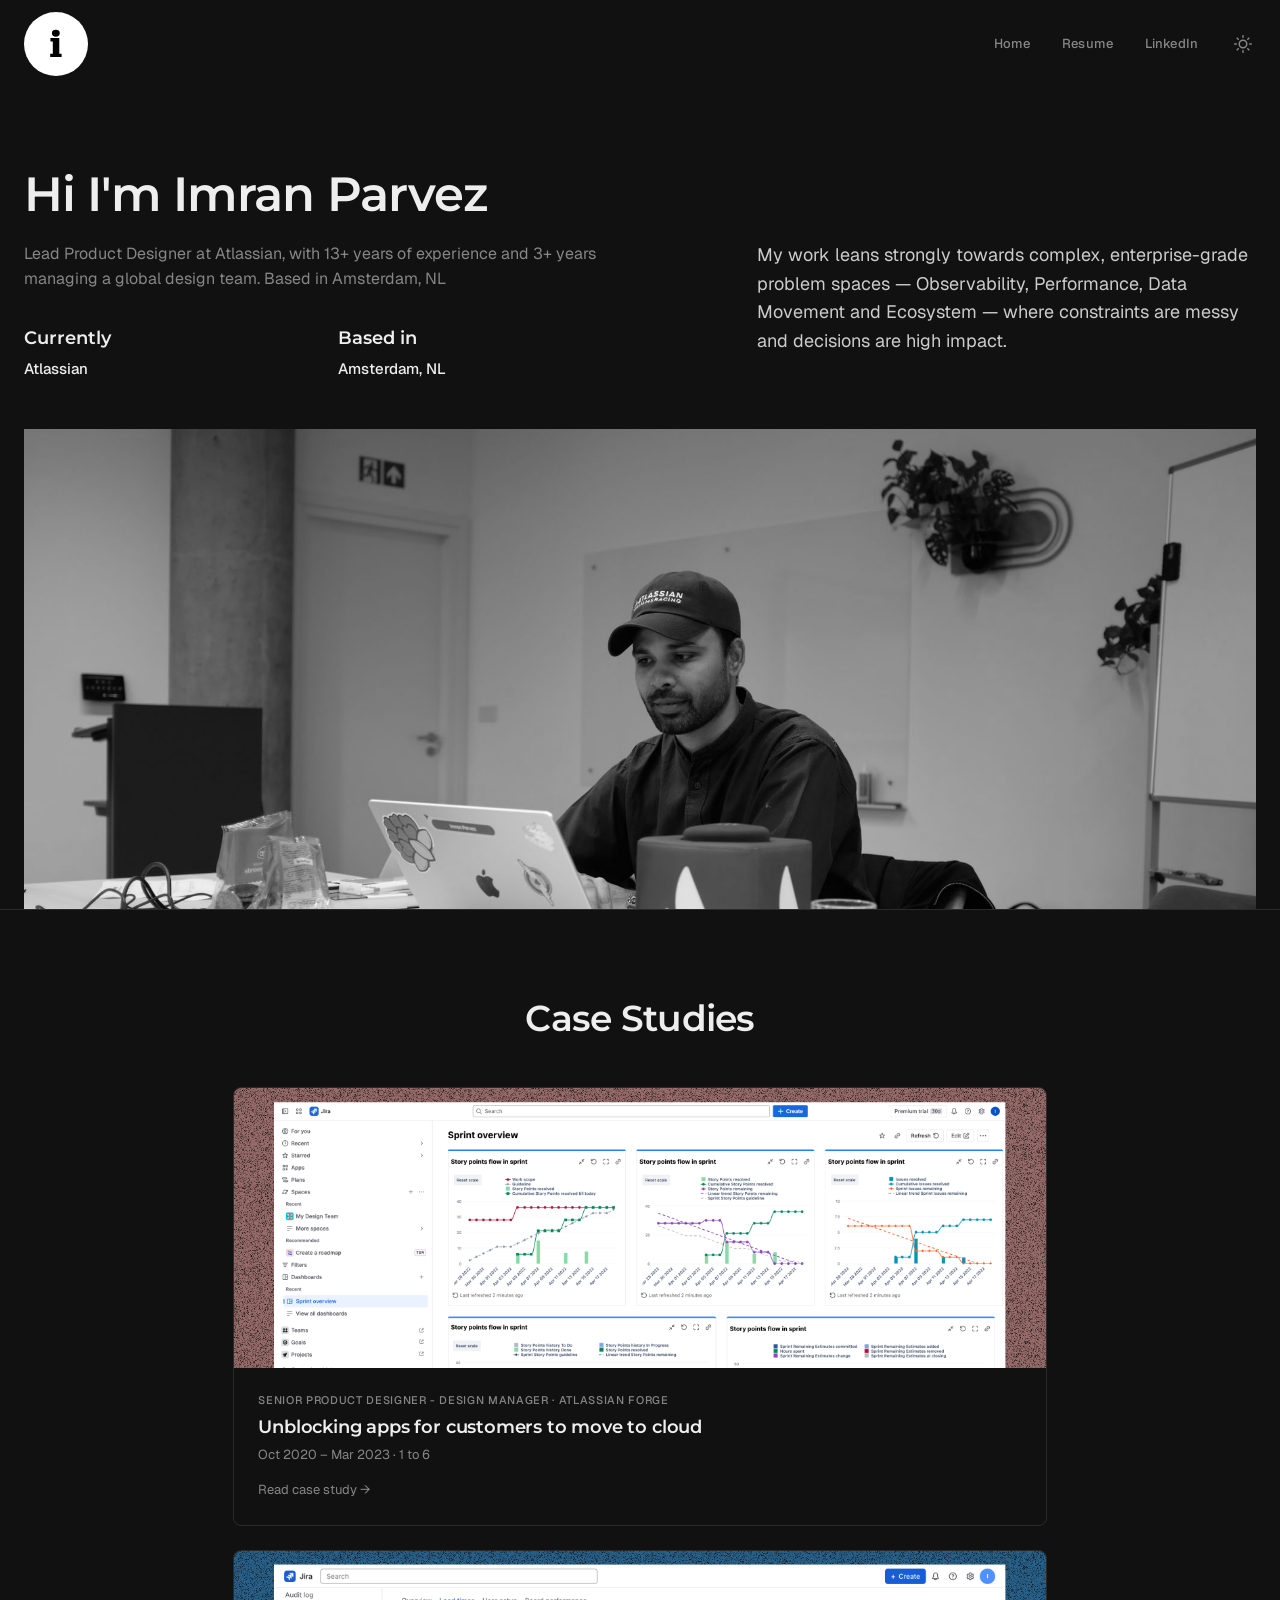
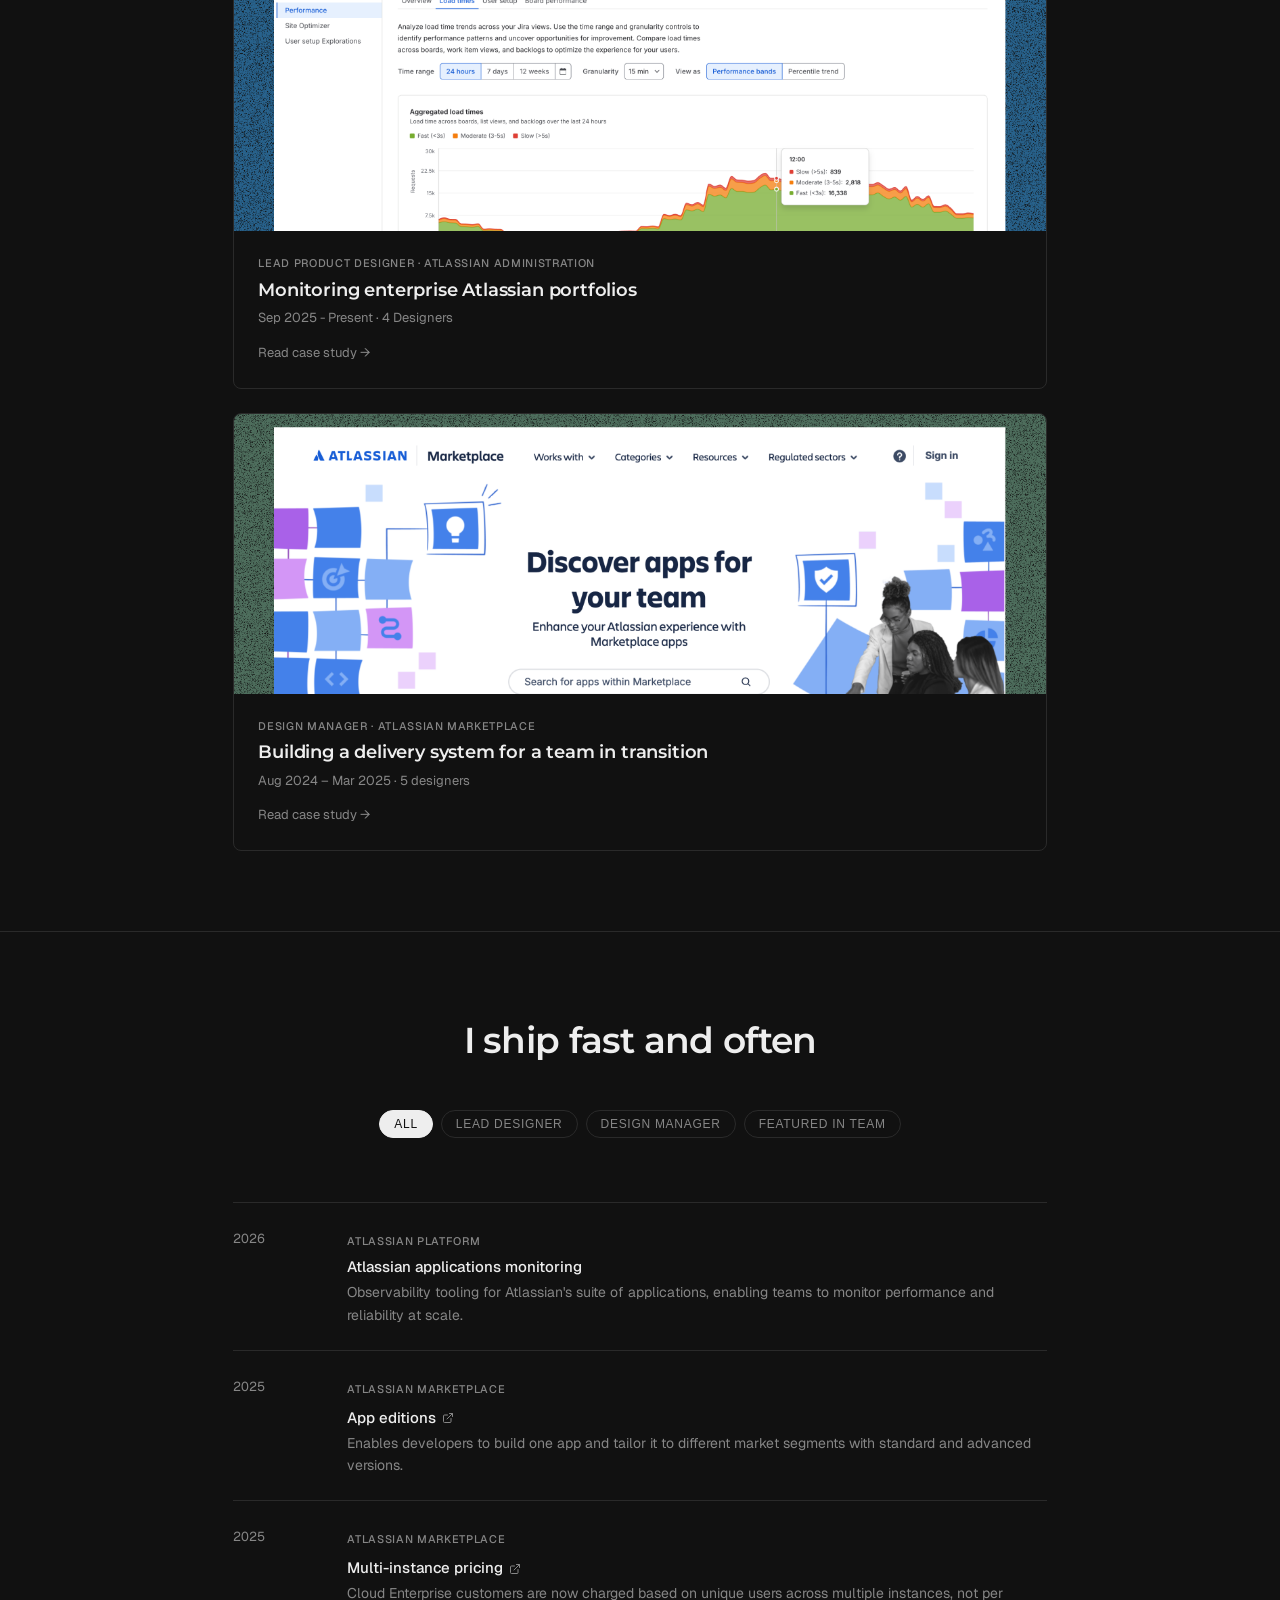
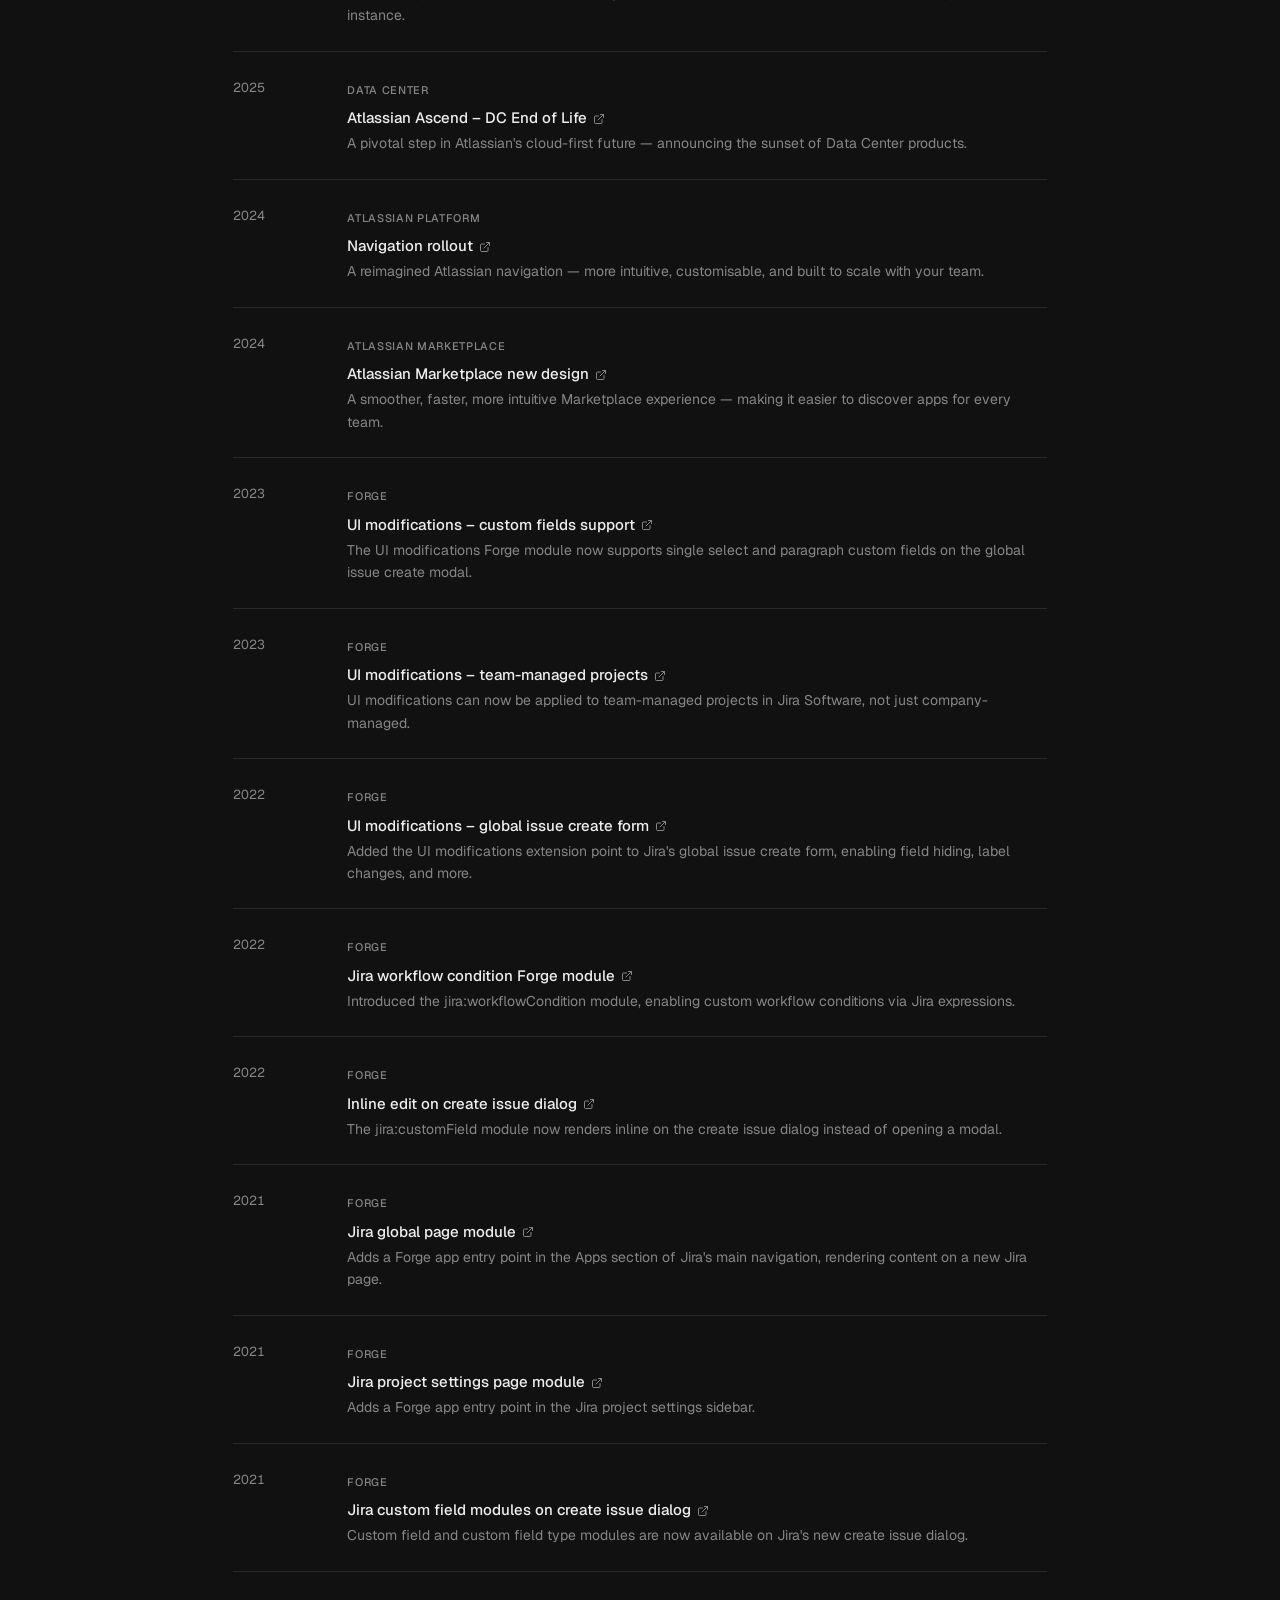
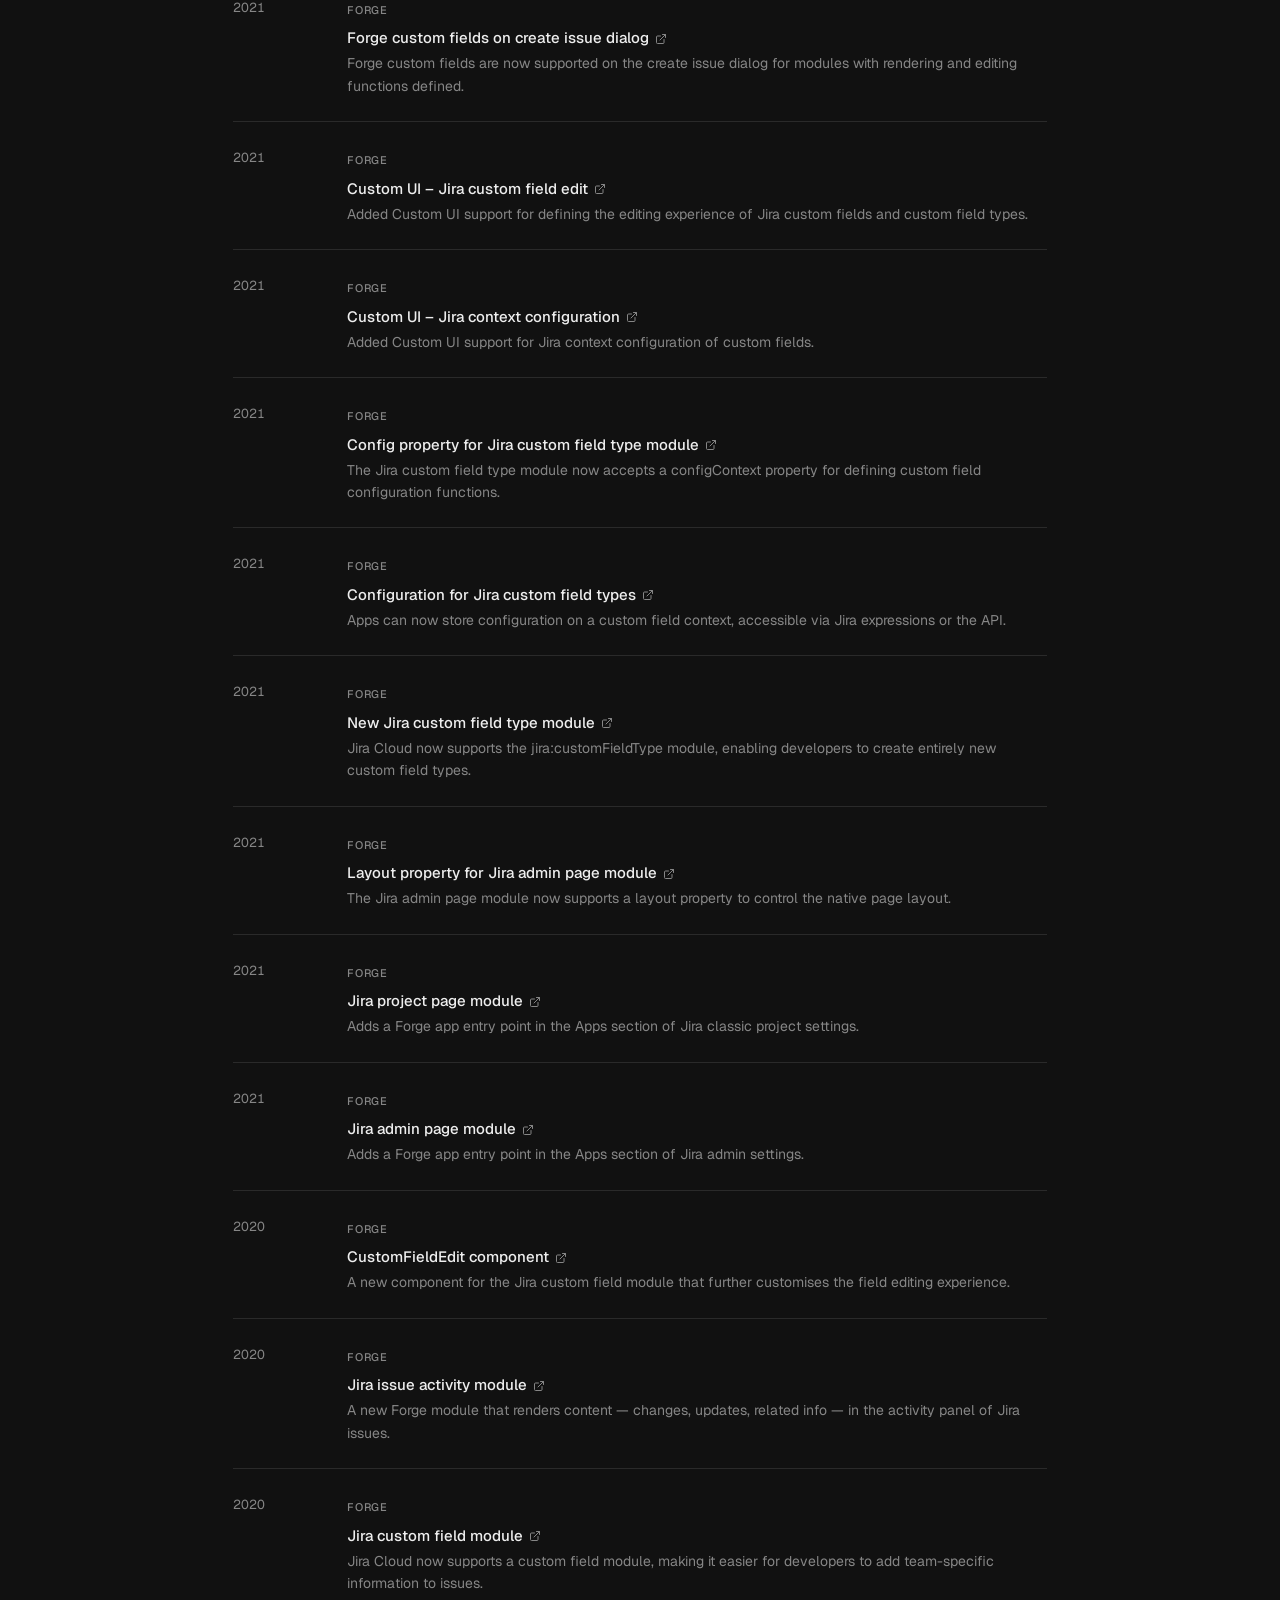
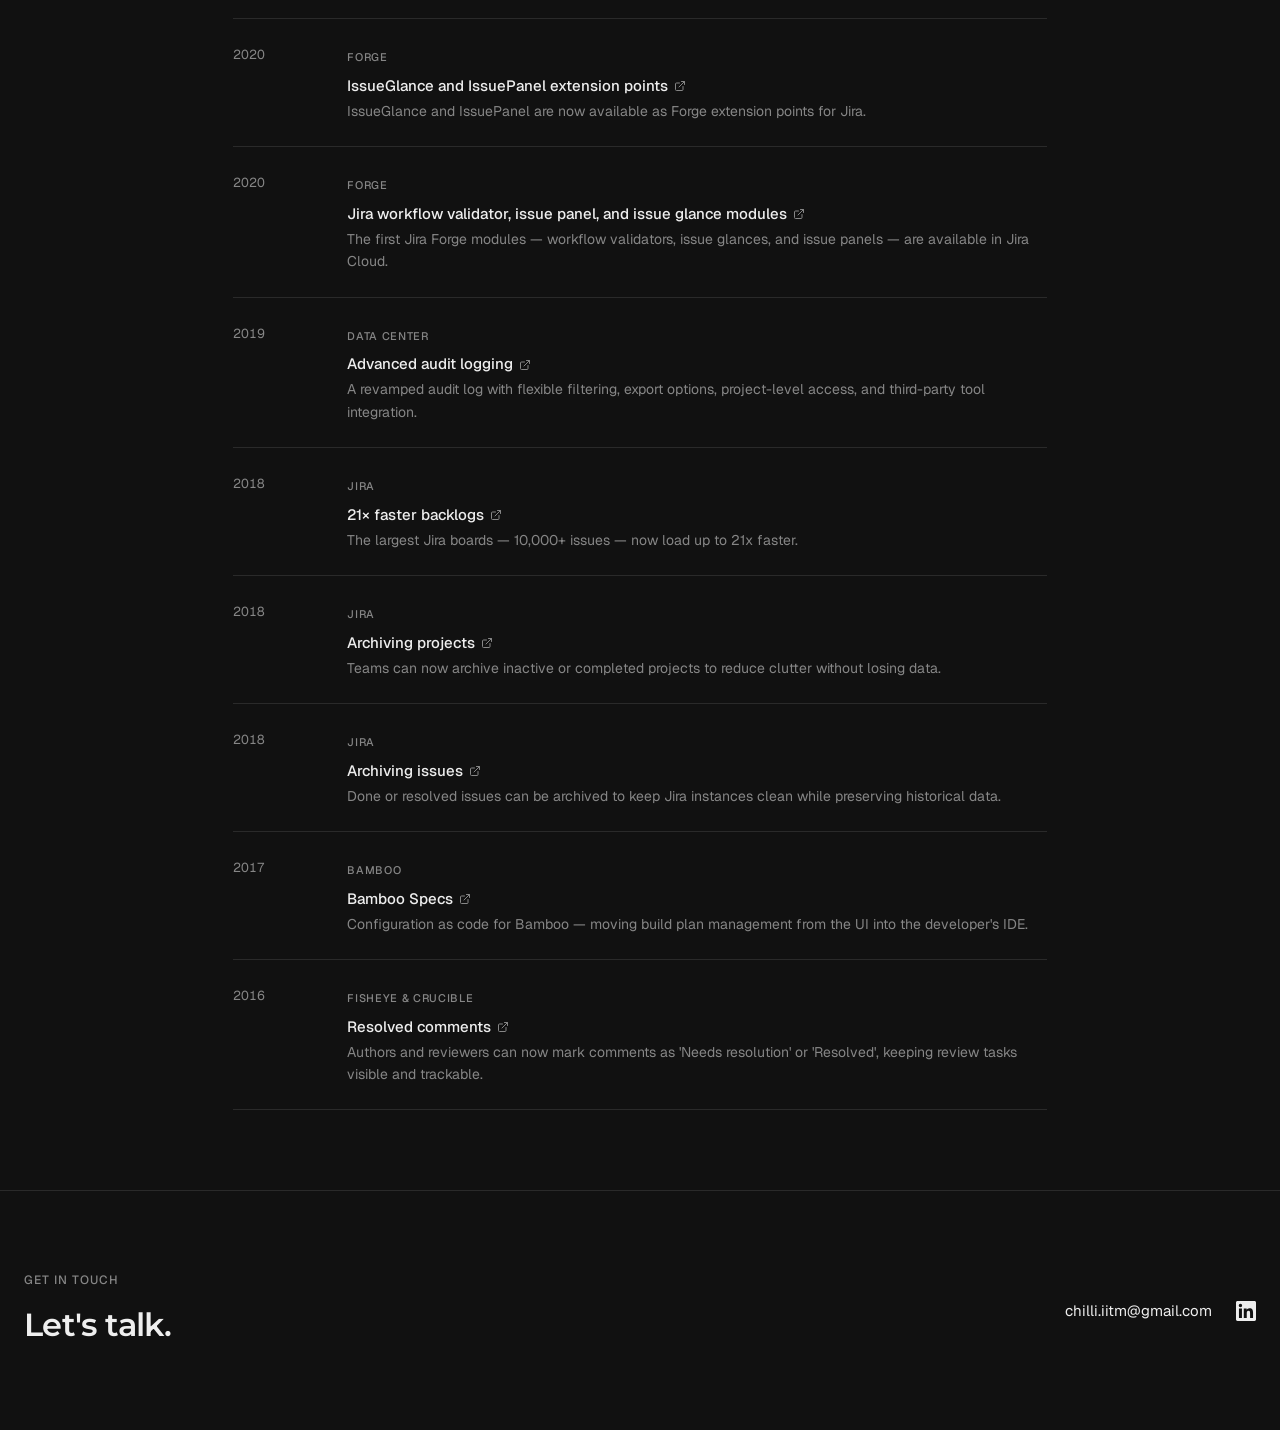
==== commit 021e9c68: "deploy: imranparvez/imran-26-source@cad001411d8efb802fa8b5a36ef20f01f3801d00" ====
--- a/index.html
+++ b/index.html
@@ -1 +1,7 @@
-<!DOCTYPE html><html lang="en" data-astro-cid-j7pv25f6> <head><meta charset="utf-8"><link rel="icon" type="image/svg+xml" href="/favicon.svg"><meta name="viewport" content="width=device-width"><meta name="generator" content="Astro v6.0.8"><title>Imran Parvez – Lead Product Designer</title><script data-goatcounter="https://imparvez.goatcounter.com/count" async src="//gc.zgo.at/count.js"></script><link rel="stylesheet" href="/_astro/index@_@astro.b_JTPymG.css"></head> <body data-astro-cid-j7pv25f6> <!-- HEADER --> <header class="header" data-astro-cid-j7pv25f6> <div class="container" data-astro-cid-j7pv25f6> <div class="grid" data-astro-cid-j7pv25f6> <div class="header__inner" data-astro-cid-j7pv25f6> <h1 class="header__name" data-astro-cid-j7pv25f6>Hi I'm Imran Parvez</h1> <p class="header__title" data-astro-cid-j7pv25f6>Lead Product Designer at Atlassian, with 13+ years of experience and 3+ years managing a global design team. Based in Amsterdam, NL</p> <p class="header__bio" data-astro-cid-j7pv25f6>My work leans strongly towards complex, enterprise-grade problem spaces — Observability, Performance, Data Movement and Ecosystem — where constraints are messy and decisions are high impact.</p> </div> </div> </div> <div class="header__photo" data-astro-cid-j7pv25f6> <img src="/Hero-1.jpeg" alt="Imran Parvez" data-astro-cid-j7pv25f6> </div> </header> <!-- CASE STUDIES --> <section class="case-studies" data-astro-cid-j7pv25f6> <div class="container" data-astro-cid-j7pv25f6> <div class="grid" data-astro-cid-j7pv25f6> <h2 class="case-studies__title" data-astro-cid-j7pv25f6>Case Studies</h2> <div class="cs-list" data-astro-cid-j7pv25f6> <a href="/case-studies/unblocking-apps" class="cs-card" data-astro-cid-j7pv25f6> <div class="cs-card__hero" data-astro-cid-j7pv25f6> <img src="/case-study-02-hero.png" alt="Unblocking apps for customers to move to cloud" data-astro-cid-j7pv25f6> </div> <div class="cs-card__body" data-astro-cid-j7pv25f6> <p class="cs-card__label" data-astro-cid-j7pv25f6>Senior Product Designer - Design Manager · Atlassian forge</p> <h3 class="cs-card__title" data-astro-cid-j7pv25f6>Unblocking apps for customers to move to cloud</h3> <p class="cs-card__meta" data-astro-cid-j7pv25f6>Oct 2020 – Mar 2023 · 1 to 6</p> <span class="cs-card__arrow" data-astro-cid-j7pv25f6>Read case study →</span> </div> </a><a href="/case-studies/app-monitoring" class="cs-card" data-astro-cid-j7pv25f6> <div class="cs-card__hero" data-astro-cid-j7pv25f6> <img src="/case-study-03-hero.png" alt="Monitoring enterprise Atlassian portfolios" data-astro-cid-j7pv25f6> </div> <div class="cs-card__body" data-astro-cid-j7pv25f6> <p class="cs-card__label" data-astro-cid-j7pv25f6>Lead Product Designer · Atlassian Administration</p> <h3 class="cs-card__title" data-astro-cid-j7pv25f6>Monitoring enterprise Atlassian portfolios</h3> <p class="cs-card__meta" data-astro-cid-j7pv25f6>Sep 2025 - Present · 4 Designers</p> <span class="cs-card__arrow" data-astro-cid-j7pv25f6>Read case study →</span> </div> </a><a href="/case-studies/building-sprints" class="cs-card" data-astro-cid-j7pv25f6> <div class="cs-card__hero" data-astro-cid-j7pv25f6> <img src="/case-study-01-hero.png" alt="Building a delivery system for a team in transition" data-astro-cid-j7pv25f6> </div> <div class="cs-card__body" data-astro-cid-j7pv25f6> <p class="cs-card__label" data-astro-cid-j7pv25f6>Design Manager · Atlassian Marketplace</p> <h3 class="cs-card__title" data-astro-cid-j7pv25f6>Building a delivery system for a team in transition</h3> <p class="cs-card__meta" data-astro-cid-j7pv25f6>Aug 2024 – Mar 2025 · 5 designers</p> <span class="cs-card__arrow" data-astro-cid-j7pv25f6>Read case study →</span> </div> </a> <div class="cs-card cs-card--request" data-astro-cid-j7pv25f6> <div class="cs-card__body" data-astro-cid-j7pv25f6> <p class="cs-card__title" data-astro-cid-j7pv25f6>Case studies available on request — reach out to me</p> <a href="mailto:chilli.iitm@gmail.com" class="cs-card__arrow" data-astro-cid-j7pv25f6>Get in touch →</a> </div> </div> </div> </div> </div> </section> <!-- SHIPPED --> <section class="shipped" data-astro-cid-j7pv25f6> <div class="container" data-astro-cid-j7pv25f6> <div class="grid" data-astro-cid-j7pv25f6> <h2 class="shipped__title" data-astro-cid-j7pv25f6>I ship fast and often</h2> <div class="filter-bar" data-astro-cid-j7pv25f6> <div class="filter-pills" data-astro-cid-j7pv25f6> <button class="filter-pill is-active" data-filter="all" data-astro-cid-j7pv25f6>All</button> <button class="filter-pill" data-filter="Lead Designer" data-astro-cid-j7pv25f6>Lead Designer</button> <button class="filter-pill" data-filter="Design Manager" data-astro-cid-j7pv25f6>Design Manager</button> <button class="filter-pill" data-filter="featured" data-astro-cid-j7pv25f6>Featured in Team</button> </div> </div> <div class="team-callout" data-astro-cid-j7pv25f6> <p class="team-callout__label" data-astro-cid-j7pv25f6>About Team</p> <p class="team-callout__body" data-astro-cid-j7pv25f6>Team is Atlassian's flagship annual conference held in Anaheim, California. The top releases for our customers are announced here.</p> </div> <div class="shipped__list" data-astro-cid-j7pv25f6> <div class="changelog-entry" data-role="Lead Designer" data-featured="false" data-astro-cid-j7pv25f6> <span class="changelog-year" data-astro-cid-j7pv25f6>2026</span> <div class="changelog-content" data-astro-cid-j7pv25f6> <div class="changelog-meta" data-astro-cid-j7pv25f6> <span class="changelog-product" data-astro-cid-j7pv25f6>Atlassian Platform</span> </div> <span class="changelog-name--no-link" data-astro-cid-j7pv25f6>Atlassian applications monitoring</span> <p class="changelog-description" data-astro-cid-j7pv25f6>Observability tooling for Atlassian&#39;s suite of applications, enabling teams to monitor performance and reliability at scale.</p> </div> </div><div class="changelog-entry" data-role="Design Manager" data-featured="true" data-astro-cid-j7pv25f6> <span class="changelog-year" data-astro-cid-j7pv25f6>2025</span> <div class="changelog-content" data-astro-cid-j7pv25f6> <div class="changelog-meta" data-astro-cid-j7pv25f6> <span class="changelog-product" data-astro-cid-j7pv25f6>Atlassian Marketplace</span> </div> <a href="https://www.atlassian.com/blog/developer/app-editions-are-live" class="changelog-name" target="_blank" rel="noopener noreferrer" data-astro-cid-j7pv25f6> App editions <svg xmlns="http://www.w3.org/2000/svg" viewBox="0 0 24 24" fill="none" stroke="currentColor" stroke-width="2" stroke-linecap="round" stroke-linejoin="round" data-astro-cid-j7pv25f6> <path d="M18 13v6a2 2 0 0 1-2 2H5a2 2 0 0 1-2-2V8a2 2 0 0 1 2-2h6" data-astro-cid-j7pv25f6></path><polyline points="15 3 21 3 21 9" data-astro-cid-j7pv25f6></polyline><line x1="10" y1="14" x2="21" y2="3" data-astro-cid-j7pv25f6></line> </svg> </a> <p class="changelog-description" data-astro-cid-j7pv25f6>Enables developers to build one app and tailor it to different market segments with standard and advanced versions.</p> </div> </div><div class="changelog-entry" data-role="Design Manager" data-featured="false" data-astro-cid-j7pv25f6> <span class="changelog-year" data-astro-cid-j7pv25f6>2025</span> <div class="changelog-content" data-astro-cid-j7pv25f6> <div class="changelog-meta" data-astro-cid-j7pv25f6> <span class="changelog-product" data-astro-cid-j7pv25f6>Atlassian Marketplace</span> </div> <a href="https://developer.atlassian.com/platform/marketplace/changelog/#CHANGE-2919" class="changelog-name" target="_blank" rel="noopener noreferrer" data-astro-cid-j7pv25f6> Multi-instance pricing <svg xmlns="http://www.w3.org/2000/svg" viewBox="0 0 24 24" fill="none" stroke="currentColor" stroke-width="2" stroke-linecap="round" stroke-linejoin="round" data-astro-cid-j7pv25f6> <path d="M18 13v6a2 2 0 0 1-2 2H5a2 2 0 0 1-2-2V8a2 2 0 0 1 2-2h6" data-astro-cid-j7pv25f6></path><polyline points="15 3 21 3 21 9" data-astro-cid-j7pv25f6></polyline><line x1="10" y1="14" x2="21" y2="3" data-astro-cid-j7pv25f6></line> </svg> </a> <p class="changelog-description" data-astro-cid-j7pv25f6>Cloud Enterprise customers are now charged based on unique users across multiple instances, not per instance.</p> </div> </div><div class="changelog-entry" data-role="Design Manager" data-featured="false" data-astro-cid-j7pv25f6> <span class="changelog-year" data-astro-cid-j7pv25f6>2025</span> <div class="changelog-content" data-astro-cid-j7pv25f6> <div class="changelog-meta" data-astro-cid-j7pv25f6> <span class="changelog-product" data-astro-cid-j7pv25f6>Data Center</span> </div> <a href="https://www.atlassian.com/blog/announcements/atlassian-ascend" class="changelog-name" target="_blank" rel="noopener noreferrer" data-astro-cid-j7pv25f6> Atlassian Ascend – DC End of Life <svg xmlns="http://www.w3.org/2000/svg" viewBox="0 0 24 24" fill="none" stroke="currentColor" stroke-width="2" stroke-linecap="round" stroke-linejoin="round" data-astro-cid-j7pv25f6> <path d="M18 13v6a2 2 0 0 1-2 2H5a2 2 0 0 1-2-2V8a2 2 0 0 1 2-2h6" data-astro-cid-j7pv25f6></path><polyline points="15 3 21 3 21 9" data-astro-cid-j7pv25f6></polyline><line x1="10" y1="14" x2="21" y2="3" data-astro-cid-j7pv25f6></line> </svg> </a> <p class="changelog-description" data-astro-cid-j7pv25f6>A pivotal step in Atlassian&#39;s cloud-first future — announcing the sunset of Data Center products.</p> </div> </div><div class="changelog-entry" data-role="Design Manager" data-featured="true" data-astro-cid-j7pv25f6> <span class="changelog-year" data-astro-cid-j7pv25f6>2024</span> <div class="changelog-content" data-astro-cid-j7pv25f6> <div class="changelog-meta" data-astro-cid-j7pv25f6> <span class="changelog-product" data-astro-cid-j7pv25f6>Atlassian Platform</span> </div> <a href="https://www.atlassian.com/blog/announcements/introducing-new-navigation" class="changelog-name" target="_blank" rel="noopener noreferrer" data-astro-cid-j7pv25f6> Navigation rollout <svg xmlns="http://www.w3.org/2000/svg" viewBox="0 0 24 24" fill="none" stroke="currentColor" stroke-width="2" stroke-linecap="round" stroke-linejoin="round" data-astro-cid-j7pv25f6> <path d="M18 13v6a2 2 0 0 1-2 2H5a2 2 0 0 1-2-2V8a2 2 0 0 1 2-2h6" data-astro-cid-j7pv25f6></path><polyline points="15 3 21 3 21 9" data-astro-cid-j7pv25f6></polyline><line x1="10" y1="14" x2="21" y2="3" data-astro-cid-j7pv25f6></line> </svg> </a> <p class="changelog-description" data-astro-cid-j7pv25f6>A reimagined Atlassian navigation — more intuitive, customisable, and built to scale with your team.</p> </div> </div><div class="changelog-entry" data-role="Design Manager" data-featured="true" data-astro-cid-j7pv25f6> <span class="changelog-year" data-astro-cid-j7pv25f6>2024</span> <div class="changelog-content" data-astro-cid-j7pv25f6> <div class="changelog-meta" data-astro-cid-j7pv25f6> <span class="changelog-product" data-astro-cid-j7pv25f6>Atlassian Marketplace</span> </div> <a href="https://www.youtube.com/watch?v=tHjQkDpF4_g" class="changelog-name" target="_blank" rel="noopener noreferrer" data-astro-cid-j7pv25f6> Atlassian Marketplace new design <svg xmlns="http://www.w3.org/2000/svg" viewBox="0 0 24 24" fill="none" stroke="currentColor" stroke-width="2" stroke-linecap="round" stroke-linejoin="round" data-astro-cid-j7pv25f6> <path d="M18 13v6a2 2 0 0 1-2 2H5a2 2 0 0 1-2-2V8a2 2 0 0 1 2-2h6" data-astro-cid-j7pv25f6></path><polyline points="15 3 21 3 21 9" data-astro-cid-j7pv25f6></polyline><line x1="10" y1="14" x2="21" y2="3" data-astro-cid-j7pv25f6></line> </svg> </a> <p class="changelog-description" data-astro-cid-j7pv25f6>A smoother, faster, more intuitive Marketplace experience — making it easier to discover apps for every team.</p> </div> </div><div class="changelog-entry" data-role="Design Manager" data-featured="false" data-astro-cid-j7pv25f6> <span class="changelog-year" data-astro-cid-j7pv25f6>2023</span> <div class="changelog-content" data-astro-cid-j7pv25f6> <div class="changelog-meta" data-astro-cid-j7pv25f6> <span class="changelog-product" data-astro-cid-j7pv25f6>Forge</span> </div> <a href="https://developer.atlassian.com/platform/forge/manifest-reference/modules/jira-ui-modifications/" class="changelog-name" target="_blank" rel="noopener noreferrer" data-astro-cid-j7pv25f6> UI modifications – custom fields support <svg xmlns="http://www.w3.org/2000/svg" viewBox="0 0 24 24" fill="none" stroke="currentColor" stroke-width="2" stroke-linecap="round" stroke-linejoin="round" data-astro-cid-j7pv25f6> <path d="M18 13v6a2 2 0 0 1-2 2H5a2 2 0 0 1-2-2V8a2 2 0 0 1 2-2h6" data-astro-cid-j7pv25f6></path><polyline points="15 3 21 3 21 9" data-astro-cid-j7pv25f6></polyline><line x1="10" y1="14" x2="21" y2="3" data-astro-cid-j7pv25f6></line> </svg> </a> <p class="changelog-description" data-astro-cid-j7pv25f6>The UI modifications Forge module now supports single select and paragraph custom fields on the global issue create modal.</p> </div> </div><div class="changelog-entry" data-role="Design Manager" data-featured="false" data-astro-cid-j7pv25f6> <span class="changelog-year" data-astro-cid-j7pv25f6>2023</span> <div class="changelog-content" data-astro-cid-j7pv25f6> <div class="changelog-meta" data-astro-cid-j7pv25f6> <span class="changelog-product" data-astro-cid-j7pv25f6>Forge</span> </div> <a href="https://developer.atlassian.com/platform/forge/manifest-reference/modules/jira-ui-modifications/" class="changelog-name" target="_blank" rel="noopener noreferrer" data-astro-cid-j7pv25f6> UI modifications – team-managed projects <svg xmlns="http://www.w3.org/2000/svg" viewBox="0 0 24 24" fill="none" stroke="currentColor" stroke-width="2" stroke-linecap="round" stroke-linejoin="round" data-astro-cid-j7pv25f6> <path d="M18 13v6a2 2 0 0 1-2 2H5a2 2 0 0 1-2-2V8a2 2 0 0 1 2-2h6" data-astro-cid-j7pv25f6></path><polyline points="15 3 21 3 21 9" data-astro-cid-j7pv25f6></polyline><line x1="10" y1="14" x2="21" y2="3" data-astro-cid-j7pv25f6></line> </svg> </a> <p class="changelog-description" data-astro-cid-j7pv25f6>UI modifications can now be applied to team-managed projects in Jira Software, not just company-managed.</p> </div> </div><div class="changelog-entry" data-role="Lead Designer" data-featured="false" data-astro-cid-j7pv25f6> <span class="changelog-year" data-astro-cid-j7pv25f6>2022</span> <div class="changelog-content" data-astro-cid-j7pv25f6> <div class="changelog-meta" data-astro-cid-j7pv25f6> <span class="changelog-product" data-astro-cid-j7pv25f6>Forge</span> </div> <a href="https://developer.atlassian.com/platform/forge/changelog/#CHANGE-669" class="changelog-name" target="_blank" rel="noopener noreferrer" data-astro-cid-j7pv25f6> UI modifications – global issue create form <svg xmlns="http://www.w3.org/2000/svg" viewBox="0 0 24 24" fill="none" stroke="currentColor" stroke-width="2" stroke-linecap="round" stroke-linejoin="round" data-astro-cid-j7pv25f6> <path d="M18 13v6a2 2 0 0 1-2 2H5a2 2 0 0 1-2-2V8a2 2 0 0 1 2-2h6" data-astro-cid-j7pv25f6></path><polyline points="15 3 21 3 21 9" data-astro-cid-j7pv25f6></polyline><line x1="10" y1="14" x2="21" y2="3" data-astro-cid-j7pv25f6></line> </svg> </a> <p class="changelog-description" data-astro-cid-j7pv25f6>Added the UI modifications extension point to Jira&#39;s global issue create form, enabling field hiding, label changes, and more.</p> </div> </div><div class="changelog-entry" data-role="Lead Designer" data-featured="false" data-astro-cid-j7pv25f6> <span class="changelog-year" data-astro-cid-j7pv25f6>2022</span> <div class="changelog-content" data-astro-cid-j7pv25f6> <div class="changelog-meta" data-astro-cid-j7pv25f6> <span class="changelog-product" data-astro-cid-j7pv25f6>Forge</span> </div> <a href="https://developer.atlassian.com/platform/forge/changelog/#CHANGE-653" class="changelog-name" target="_blank" rel="noopener noreferrer" data-astro-cid-j7pv25f6> Jira workflow condition Forge module <svg xmlns="http://www.w3.org/2000/svg" viewBox="0 0 24 24" fill="none" stroke="currentColor" stroke-width="2" stroke-linecap="round" stroke-linejoin="round" data-astro-cid-j7pv25f6> <path d="M18 13v6a2 2 0 0 1-2 2H5a2 2 0 0 1-2-2V8a2 2 0 0 1 2-2h6" data-astro-cid-j7pv25f6></path><polyline points="15 3 21 3 21 9" data-astro-cid-j7pv25f6></polyline><line x1="10" y1="14" x2="21" y2="3" data-astro-cid-j7pv25f6></line> </svg> </a> <p class="changelog-description" data-astro-cid-j7pv25f6>Introduced the jira:workflowCondition module, enabling custom workflow conditions via Jira expressions.</p> </div> </div><div class="changelog-entry" data-role="Lead Designer" data-featured="false" data-astro-cid-j7pv25f6> <span class="changelog-year" data-astro-cid-j7pv25f6>2022</span> <div class="changelog-content" data-astro-cid-j7pv25f6> <div class="changelog-meta" data-astro-cid-j7pv25f6> <span class="changelog-product" data-astro-cid-j7pv25f6>Forge</span> </div> <a href="https://developer.atlassian.com/platform/forge/changelog/#CHANGE-623" class="changelog-name" target="_blank" rel="noopener noreferrer" data-astro-cid-j7pv25f6> Inline edit on create issue dialog <svg xmlns="http://www.w3.org/2000/svg" viewBox="0 0 24 24" fill="none" stroke="currentColor" stroke-width="2" stroke-linecap="round" stroke-linejoin="round" data-astro-cid-j7pv25f6> <path d="M18 13v6a2 2 0 0 1-2 2H5a2 2 0 0 1-2-2V8a2 2 0 0 1 2-2h6" data-astro-cid-j7pv25f6></path><polyline points="15 3 21 3 21 9" data-astro-cid-j7pv25f6></polyline><line x1="10" y1="14" x2="21" y2="3" data-astro-cid-j7pv25f6></line> </svg> </a> <p class="changelog-description" data-astro-cid-j7pv25f6>The jira:customField module now renders inline on the create issue dialog instead of opening a modal.</p> </div> </div><div class="changelog-entry" data-role="Lead Designer" data-featured="false" data-astro-cid-j7pv25f6> <span class="changelog-year" data-astro-cid-j7pv25f6>2021</span> <div class="changelog-content" data-astro-cid-j7pv25f6> <div class="changelog-meta" data-astro-cid-j7pv25f6> <span class="changelog-product" data-astro-cid-j7pv25f6>Forge</span> </div> <a href="https://developer.atlassian.com/platform/forge/changelog/#CHANGE-483" class="changelog-name" target="_blank" rel="noopener noreferrer" data-astro-cid-j7pv25f6> Jira global page module <svg xmlns="http://www.w3.org/2000/svg" viewBox="0 0 24 24" fill="none" stroke="currentColor" stroke-width="2" stroke-linecap="round" stroke-linejoin="round" data-astro-cid-j7pv25f6> <path d="M18 13v6a2 2 0 0 1-2 2H5a2 2 0 0 1-2-2V8a2 2 0 0 1 2-2h6" data-astro-cid-j7pv25f6></path><polyline points="15 3 21 3 21 9" data-astro-cid-j7pv25f6></polyline><line x1="10" y1="14" x2="21" y2="3" data-astro-cid-j7pv25f6></line> </svg> </a> <p class="changelog-description" data-astro-cid-j7pv25f6>Adds a Forge app entry point in the Apps section of Jira&#39;s main navigation, rendering content on a new Jira page.</p> </div> </div><div class="changelog-entry" data-role="Lead Designer" data-featured="false" data-astro-cid-j7pv25f6> <span class="changelog-year" data-astro-cid-j7pv25f6>2021</span> <div class="changelog-content" data-astro-cid-j7pv25f6> <div class="changelog-meta" data-astro-cid-j7pv25f6> <span class="changelog-product" data-astro-cid-j7pv25f6>Forge</span> </div> <a href="https://developer.atlassian.com/platform/forge/changelog/#CHANGE-482" class="changelog-name" target="_blank" rel="noopener noreferrer" data-astro-cid-j7pv25f6> Jira project settings page module <svg xmlns="http://www.w3.org/2000/svg" viewBox="0 0 24 24" fill="none" stroke="currentColor" stroke-width="2" stroke-linecap="round" stroke-linejoin="round" data-astro-cid-j7pv25f6> <path d="M18 13v6a2 2 0 0 1-2 2H5a2 2 0 0 1-2-2V8a2 2 0 0 1 2-2h6" data-astro-cid-j7pv25f6></path><polyline points="15 3 21 3 21 9" data-astro-cid-j7pv25f6></polyline><line x1="10" y1="14" x2="21" y2="3" data-astro-cid-j7pv25f6></line> </svg> </a> <p class="changelog-description" data-astro-cid-j7pv25f6>Adds a Forge app entry point in the Jira project settings sidebar.</p> </div> </div><div class="changelog-entry" data-role="Lead Designer" data-featured="false" data-astro-cid-j7pv25f6> <span class="changelog-year" data-astro-cid-j7pv25f6>2021</span> <div class="changelog-content" data-astro-cid-j7pv25f6> <div class="changelog-meta" data-astro-cid-j7pv25f6> <span class="changelog-product" data-astro-cid-j7pv25f6>Forge</span> </div> <a href="https://developer.atlassian.com/platform/forge/changelog/#CHANGE-526" class="changelog-name" target="_blank" rel="noopener noreferrer" data-astro-cid-j7pv25f6> Jira custom field modules on create issue dialog <svg xmlns="http://www.w3.org/2000/svg" viewBox="0 0 24 24" fill="none" stroke="currentColor" stroke-width="2" stroke-linecap="round" stroke-linejoin="round" data-astro-cid-j7pv25f6> <path d="M18 13v6a2 2 0 0 1-2 2H5a2 2 0 0 1-2-2V8a2 2 0 0 1 2-2h6" data-astro-cid-j7pv25f6></path><polyline points="15 3 21 3 21 9" data-astro-cid-j7pv25f6></polyline><line x1="10" y1="14" x2="21" y2="3" data-astro-cid-j7pv25f6></line> </svg> </a> <p class="changelog-description" data-astro-cid-j7pv25f6>Custom field and custom field type modules are now available on Jira&#39;s new create issue dialog.</p> </div> </div><div class="changelog-entry" data-role="Lead Designer" data-featured="true" data-astro-cid-j7pv25f6> <span class="changelog-year" data-astro-cid-j7pv25f6>2021</span> <div class="changelog-content" data-astro-cid-j7pv25f6> <div class="changelog-meta" data-astro-cid-j7pv25f6> <span class="changelog-product" data-astro-cid-j7pv25f6>Forge</span> </div> <a href="https://developer.atlassian.com/platform/forge/changelog/#CHANGE-255" class="changelog-name" target="_blank" rel="noopener noreferrer" data-astro-cid-j7pv25f6> Forge custom fields on create issue dialog <svg xmlns="http://www.w3.org/2000/svg" viewBox="0 0 24 24" fill="none" stroke="currentColor" stroke-width="2" stroke-linecap="round" stroke-linejoin="round" data-astro-cid-j7pv25f6> <path d="M18 13v6a2 2 0 0 1-2 2H5a2 2 0 0 1-2-2V8a2 2 0 0 1 2-2h6" data-astro-cid-j7pv25f6></path><polyline points="15 3 21 3 21 9" data-astro-cid-j7pv25f6></polyline><line x1="10" y1="14" x2="21" y2="3" data-astro-cid-j7pv25f6></line> </svg> </a> <p class="changelog-description" data-astro-cid-j7pv25f6>Forge custom fields are now supported on the create issue dialog for modules with rendering and editing functions defined.</p> </div> </div><div class="changelog-entry" data-role="Lead Designer" data-featured="false" data-astro-cid-j7pv25f6> <span class="changelog-year" data-astro-cid-j7pv25f6>2021</span> <div class="changelog-content" data-astro-cid-j7pv25f6> <div class="changelog-meta" data-astro-cid-j7pv25f6> <span class="changelog-product" data-astro-cid-j7pv25f6>Forge</span> </div> <a href="https://developer.atlassian.com/platform/forge/changelog/#CHANGE-334" class="changelog-name" target="_blank" rel="noopener noreferrer" data-astro-cid-j7pv25f6> Custom UI – Jira custom field edit <svg xmlns="http://www.w3.org/2000/svg" viewBox="0 0 24 24" fill="none" stroke="currentColor" stroke-width="2" stroke-linecap="round" stroke-linejoin="round" data-astro-cid-j7pv25f6> <path d="M18 13v6a2 2 0 0 1-2 2H5a2 2 0 0 1-2-2V8a2 2 0 0 1 2-2h6" data-astro-cid-j7pv25f6></path><polyline points="15 3 21 3 21 9" data-astro-cid-j7pv25f6></polyline><line x1="10" y1="14" x2="21" y2="3" data-astro-cid-j7pv25f6></line> </svg> </a> <p class="changelog-description" data-astro-cid-j7pv25f6>Added Custom UI support for defining the editing experience of Jira custom fields and custom field types.</p> </div> </div><div class="changelog-entry" data-role="Lead Designer" data-featured="false" data-astro-cid-j7pv25f6> <span class="changelog-year" data-astro-cid-j7pv25f6>2021</span> <div class="changelog-content" data-astro-cid-j7pv25f6> <div class="changelog-meta" data-astro-cid-j7pv25f6> <span class="changelog-product" data-astro-cid-j7pv25f6>Forge</span> </div> <a href="https://developer.atlassian.com/platform/forge/changelog/#CHANGE-335" class="changelog-name" target="_blank" rel="noopener noreferrer" data-astro-cid-j7pv25f6> Custom UI – Jira context configuration <svg xmlns="http://www.w3.org/2000/svg" viewBox="0 0 24 24" fill="none" stroke="currentColor" stroke-width="2" stroke-linecap="round" stroke-linejoin="round" data-astro-cid-j7pv25f6> <path d="M18 13v6a2 2 0 0 1-2 2H5a2 2 0 0 1-2-2V8a2 2 0 0 1 2-2h6" data-astro-cid-j7pv25f6></path><polyline points="15 3 21 3 21 9" data-astro-cid-j7pv25f6></polyline><line x1="10" y1="14" x2="21" y2="3" data-astro-cid-j7pv25f6></line> </svg> </a> <p class="changelog-description" data-astro-cid-j7pv25f6>Added Custom UI support for Jira context configuration of custom fields.</p> </div> </div><div class="changelog-entry" data-role="Lead Designer" data-featured="false" data-astro-cid-j7pv25f6> <span class="changelog-year" data-astro-cid-j7pv25f6>2021</span> <div class="changelog-content" data-astro-cid-j7pv25f6> <div class="changelog-meta" data-astro-cid-j7pv25f6> <span class="changelog-product" data-astro-cid-j7pv25f6>Forge</span> </div> <a href="https://developer.atlassian.com/platform/forge/changelog/#CHANGE-256" class="changelog-name" target="_blank" rel="noopener noreferrer" data-astro-cid-j7pv25f6> Config property for Jira custom field type module <svg xmlns="http://www.w3.org/2000/svg" viewBox="0 0 24 24" fill="none" stroke="currentColor" stroke-width="2" stroke-linecap="round" stroke-linejoin="round" data-astro-cid-j7pv25f6> <path d="M18 13v6a2 2 0 0 1-2 2H5a2 2 0 0 1-2-2V8a2 2 0 0 1 2-2h6" data-astro-cid-j7pv25f6></path><polyline points="15 3 21 3 21 9" data-astro-cid-j7pv25f6></polyline><line x1="10" y1="14" x2="21" y2="3" data-astro-cid-j7pv25f6></line> </svg> </a> <p class="changelog-description" data-astro-cid-j7pv25f6>The Jira custom field type module now accepts a configContext property for defining custom field configuration functions.</p> </div> </div><div class="changelog-entry" data-role="Lead Designer" data-featured="false" data-astro-cid-j7pv25f6> <span class="changelog-year" data-astro-cid-j7pv25f6>2021</span> <div class="changelog-content" data-astro-cid-j7pv25f6> <div class="changelog-meta" data-astro-cid-j7pv25f6> <span class="changelog-product" data-astro-cid-j7pv25f6>Forge</span> </div> <a href="https://developer.atlassian.com/platform/forge/changelog/#CHANGE-230" class="changelog-name" target="_blank" rel="noopener noreferrer" data-astro-cid-j7pv25f6> Configuration for Jira custom field types <svg xmlns="http://www.w3.org/2000/svg" viewBox="0 0 24 24" fill="none" stroke="currentColor" stroke-width="2" stroke-linecap="round" stroke-linejoin="round" data-astro-cid-j7pv25f6> <path d="M18 13v6a2 2 0 0 1-2 2H5a2 2 0 0 1-2-2V8a2 2 0 0 1 2-2h6" data-astro-cid-j7pv25f6></path><polyline points="15 3 21 3 21 9" data-astro-cid-j7pv25f6></polyline><line x1="10" y1="14" x2="21" y2="3" data-astro-cid-j7pv25f6></line> </svg> </a> <p class="changelog-description" data-astro-cid-j7pv25f6>Apps can now store configuration on a custom field context, accessible via Jira expressions or the API.</p> </div> </div><div class="changelog-entry" data-role="Lead Designer" data-featured="false" data-astro-cid-j7pv25f6> <span class="changelog-year" data-astro-cid-j7pv25f6>2021</span> <div class="changelog-content" data-astro-cid-j7pv25f6> <div class="changelog-meta" data-astro-cid-j7pv25f6> <span class="changelog-product" data-astro-cid-j7pv25f6>Forge</span> </div> <a href="https://developer.atlassian.com/platform/forge/changelog/#CHANGE-205" class="changelog-name" target="_blank" rel="noopener noreferrer" data-astro-cid-j7pv25f6> New Jira custom field type module <svg xmlns="http://www.w3.org/2000/svg" viewBox="0 0 24 24" fill="none" stroke="currentColor" stroke-width="2" stroke-linecap="round" stroke-linejoin="round" data-astro-cid-j7pv25f6> <path d="M18 13v6a2 2 0 0 1-2 2H5a2 2 0 0 1-2-2V8a2 2 0 0 1 2-2h6" data-astro-cid-j7pv25f6></path><polyline points="15 3 21 3 21 9" data-astro-cid-j7pv25f6></polyline><line x1="10" y1="14" x2="21" y2="3" data-astro-cid-j7pv25f6></line> </svg> </a> <p class="changelog-description" data-astro-cid-j7pv25f6>Jira Cloud now supports the jira:customFieldType module, enabling developers to create entirely new custom field types.</p> </div> </div><div class="changelog-entry" data-role="Lead Designer" data-featured="false" data-astro-cid-j7pv25f6> <span class="changelog-year" data-astro-cid-j7pv25f6>2021</span> <div class="changelog-content" data-astro-cid-j7pv25f6> <div class="changelog-meta" data-astro-cid-j7pv25f6> <span class="changelog-product" data-astro-cid-j7pv25f6>Forge</span> </div> <a href="https://developer.atlassian.com/platform/forge/changelog/#CHANGE-188" class="changelog-name" target="_blank" rel="noopener noreferrer" data-astro-cid-j7pv25f6> Layout property for Jira admin page module <svg xmlns="http://www.w3.org/2000/svg" viewBox="0 0 24 24" fill="none" stroke="currentColor" stroke-width="2" stroke-linecap="round" stroke-linejoin="round" data-astro-cid-j7pv25f6> <path d="M18 13v6a2 2 0 0 1-2 2H5a2 2 0 0 1-2-2V8a2 2 0 0 1 2-2h6" data-astro-cid-j7pv25f6></path><polyline points="15 3 21 3 21 9" data-astro-cid-j7pv25f6></polyline><line x1="10" y1="14" x2="21" y2="3" data-astro-cid-j7pv25f6></line> </svg> </a> <p class="changelog-description" data-astro-cid-j7pv25f6>The Jira admin page module now supports a layout property to control the native page layout.</p> </div> </div><div class="changelog-entry" data-role="Lead Designer" data-featured="false" data-astro-cid-j7pv25f6> <span class="changelog-year" data-astro-cid-j7pv25f6>2021</span> <div class="changelog-content" data-astro-cid-j7pv25f6> <div class="changelog-meta" data-astro-cid-j7pv25f6> <span class="changelog-product" data-astro-cid-j7pv25f6>Forge</span> </div> <a href="https://developer.atlassian.com/platform/forge/changelog/#CHANGE-191" class="changelog-name" target="_blank" rel="noopener noreferrer" data-astro-cid-j7pv25f6> Jira project page module <svg xmlns="http://www.w3.org/2000/svg" viewBox="0 0 24 24" fill="none" stroke="currentColor" stroke-width="2" stroke-linecap="round" stroke-linejoin="round" data-astro-cid-j7pv25f6> <path d="M18 13v6a2 2 0 0 1-2 2H5a2 2 0 0 1-2-2V8a2 2 0 0 1 2-2h6" data-astro-cid-j7pv25f6></path><polyline points="15 3 21 3 21 9" data-astro-cid-j7pv25f6></polyline><line x1="10" y1="14" x2="21" y2="3" data-astro-cid-j7pv25f6></line> </svg> </a> <p class="changelog-description" data-astro-cid-j7pv25f6>Adds a Forge app entry point in the Apps section of Jira classic project settings.</p> </div> </div><div class="changelog-entry" data-role="Lead Designer" data-featured="false" data-astro-cid-j7pv25f6> <span class="changelog-year" data-astro-cid-j7pv25f6>2021</span> <div class="changelog-content" data-astro-cid-j7pv25f6> <div class="changelog-meta" data-astro-cid-j7pv25f6> <span class="changelog-product" data-astro-cid-j7pv25f6>Forge</span> </div> <a href="https://developer.atlassian.com/platform/forge/changelog/#CHANGE-163" class="changelog-name" target="_blank" rel="noopener noreferrer" data-astro-cid-j7pv25f6> Jira admin page module <svg xmlns="http://www.w3.org/2000/svg" viewBox="0 0 24 24" fill="none" stroke="currentColor" stroke-width="2" stroke-linecap="round" stroke-linejoin="round" data-astro-cid-j7pv25f6> <path d="M18 13v6a2 2 0 0 1-2 2H5a2 2 0 0 1-2-2V8a2 2 0 0 1 2-2h6" data-astro-cid-j7pv25f6></path><polyline points="15 3 21 3 21 9" data-astro-cid-j7pv25f6></polyline><line x1="10" y1="14" x2="21" y2="3" data-astro-cid-j7pv25f6></line> </svg> </a> <p class="changelog-description" data-astro-cid-j7pv25f6>Adds a Forge app entry point in the Apps section of Jira admin settings.</p> </div> </div><div class="changelog-entry" data-role="Lead Designer" data-featured="false" data-astro-cid-j7pv25f6> <span class="changelog-year" data-astro-cid-j7pv25f6>2020</span> <div class="changelog-content" data-astro-cid-j7pv25f6> <div class="changelog-meta" data-astro-cid-j7pv25f6> <span class="changelog-product" data-astro-cid-j7pv25f6>Forge</span> </div> <a href="https://developer.atlassian.com/platform/forge/changelog/#CHANGE-109" class="changelog-name" target="_blank" rel="noopener noreferrer" data-astro-cid-j7pv25f6> CustomFieldEdit component <svg xmlns="http://www.w3.org/2000/svg" viewBox="0 0 24 24" fill="none" stroke="currentColor" stroke-width="2" stroke-linecap="round" stroke-linejoin="round" data-astro-cid-j7pv25f6> <path d="M18 13v6a2 2 0 0 1-2 2H5a2 2 0 0 1-2-2V8a2 2 0 0 1 2-2h6" data-astro-cid-j7pv25f6></path><polyline points="15 3 21 3 21 9" data-astro-cid-j7pv25f6></polyline><line x1="10" y1="14" x2="21" y2="3" data-astro-cid-j7pv25f6></line> </svg> </a> <p class="changelog-description" data-astro-cid-j7pv25f6>A new component for the Jira custom field module that further customises the field editing experience.</p> </div> </div><div class="changelog-entry" data-role="Lead Designer" data-featured="false" data-astro-cid-j7pv25f6> <span class="changelog-year" data-astro-cid-j7pv25f6>2020</span> <div class="changelog-content" data-astro-cid-j7pv25f6> <div class="changelog-meta" data-astro-cid-j7pv25f6> <span class="changelog-product" data-astro-cid-j7pv25f6>Forge</span> </div> <a href="https://developer.atlassian.com/platform/forge/changelog/#CHANGE-104" class="changelog-name" target="_blank" rel="noopener noreferrer" data-astro-cid-j7pv25f6> Jira issue activity module <svg xmlns="http://www.w3.org/2000/svg" viewBox="0 0 24 24" fill="none" stroke="currentColor" stroke-width="2" stroke-linecap="round" stroke-linejoin="round" data-astro-cid-j7pv25f6> <path d="M18 13v6a2 2 0 0 1-2 2H5a2 2 0 0 1-2-2V8a2 2 0 0 1 2-2h6" data-astro-cid-j7pv25f6></path><polyline points="15 3 21 3 21 9" data-astro-cid-j7pv25f6></polyline><line x1="10" y1="14" x2="21" y2="3" data-astro-cid-j7pv25f6></line> </svg> </a> <p class="changelog-description" data-astro-cid-j7pv25f6>A new Forge module that renders content — changes, updates, related info — in the activity panel of Jira issues.</p> </div> </div><div class="changelog-entry" data-role="Lead Designer" data-featured="false" data-astro-cid-j7pv25f6> <span class="changelog-year" data-astro-cid-j7pv25f6>2020</span> <div class="changelog-content" data-astro-cid-j7pv25f6> <div class="changelog-meta" data-astro-cid-j7pv25f6> <span class="changelog-product" data-astro-cid-j7pv25f6>Forge</span> </div> <a href="https://developer.atlassian.com/platform/forge/changelog/#CHANGE-75" class="changelog-name" target="_blank" rel="noopener noreferrer" data-astro-cid-j7pv25f6> Jira custom field module <svg xmlns="http://www.w3.org/2000/svg" viewBox="0 0 24 24" fill="none" stroke="currentColor" stroke-width="2" stroke-linecap="round" stroke-linejoin="round" data-astro-cid-j7pv25f6> <path d="M18 13v6a2 2 0 0 1-2 2H5a2 2 0 0 1-2-2V8a2 2 0 0 1 2-2h6" data-astro-cid-j7pv25f6></path><polyline points="15 3 21 3 21 9" data-astro-cid-j7pv25f6></polyline><line x1="10" y1="14" x2="21" y2="3" data-astro-cid-j7pv25f6></line> </svg> </a> <p class="changelog-description" data-astro-cid-j7pv25f6>Jira Cloud now supports a custom field module, making it easier for developers to add team-specific information to issues.</p> </div> </div><div class="changelog-entry" data-role="Lead Designer" data-featured="false" data-astro-cid-j7pv25f6> <span class="changelog-year" data-astro-cid-j7pv25f6>2020</span> <div class="changelog-content" data-astro-cid-j7pv25f6> <div class="changelog-meta" data-astro-cid-j7pv25f6> <span class="changelog-product" data-astro-cid-j7pv25f6>Forge</span> </div> <a href="https://developer.atlassian.com/platform/forge/changelog/#CHANGE-57" class="changelog-name" target="_blank" rel="noopener noreferrer" data-astro-cid-j7pv25f6> IssueGlance and IssuePanel extension points <svg xmlns="http://www.w3.org/2000/svg" viewBox="0 0 24 24" fill="none" stroke="currentColor" stroke-width="2" stroke-linecap="round" stroke-linejoin="round" data-astro-cid-j7pv25f6> <path d="M18 13v6a2 2 0 0 1-2 2H5a2 2 0 0 1-2-2V8a2 2 0 0 1 2-2h6" data-astro-cid-j7pv25f6></path><polyline points="15 3 21 3 21 9" data-astro-cid-j7pv25f6></polyline><line x1="10" y1="14" x2="21" y2="3" data-astro-cid-j7pv25f6></line> </svg> </a> <p class="changelog-description" data-astro-cid-j7pv25f6>IssueGlance and IssuePanel are now available as Forge extension points for Jira.</p> </div> </div><div class="changelog-entry" data-role="Lead Designer" data-featured="false" data-astro-cid-j7pv25f6> <span class="changelog-year" data-astro-cid-j7pv25f6>2020</span> <div class="changelog-content" data-astro-cid-j7pv25f6> <div class="changelog-meta" data-astro-cid-j7pv25f6> <span class="changelog-product" data-astro-cid-j7pv25f6>Forge</span> </div> <a href="https://developer.atlassian.com/platform/forge/changelog/#CHANGE-51" class="changelog-name" target="_blank" rel="noopener noreferrer" data-astro-cid-j7pv25f6> Jira workflow validator, issue panel, and issue glance modules <svg xmlns="http://www.w3.org/2000/svg" viewBox="0 0 24 24" fill="none" stroke="currentColor" stroke-width="2" stroke-linecap="round" stroke-linejoin="round" data-astro-cid-j7pv25f6> <path d="M18 13v6a2 2 0 0 1-2 2H5a2 2 0 0 1-2-2V8a2 2 0 0 1 2-2h6" data-astro-cid-j7pv25f6></path><polyline points="15 3 21 3 21 9" data-astro-cid-j7pv25f6></polyline><line x1="10" y1="14" x2="21" y2="3" data-astro-cid-j7pv25f6></line> </svg> </a> <p class="changelog-description" data-astro-cid-j7pv25f6>The first Jira Forge modules — workflow validators, issue glances, and issue panels — are available in Jira Cloud.</p> </div> </div><div class="changelog-entry" data-role="Lead Designer" data-featured="false" data-astro-cid-j7pv25f6> <span class="changelog-year" data-astro-cid-j7pv25f6>2019</span> <div class="changelog-content" data-astro-cid-j7pv25f6> <div class="changelog-meta" data-astro-cid-j7pv25f6> <span class="changelog-product" data-astro-cid-j7pv25f6>Data Center</span> </div> <a href="https://confluence.atlassian.com/adminjiraserver/auditing-in-jira-938847740.html" class="changelog-name" target="_blank" rel="noopener noreferrer" data-astro-cid-j7pv25f6> Advanced audit logging <svg xmlns="http://www.w3.org/2000/svg" viewBox="0 0 24 24" fill="none" stroke="currentColor" stroke-width="2" stroke-linecap="round" stroke-linejoin="round" data-astro-cid-j7pv25f6> <path d="M18 13v6a2 2 0 0 1-2 2H5a2 2 0 0 1-2-2V8a2 2 0 0 1 2-2h6" data-astro-cid-j7pv25f6></path><polyline points="15 3 21 3 21 9" data-astro-cid-j7pv25f6></polyline><line x1="10" y1="14" x2="21" y2="3" data-astro-cid-j7pv25f6></line> </svg> </a> <p class="changelog-description" data-astro-cid-j7pv25f6>A revamped audit log with flexible filtering, export options, project-level access, and third-party tool integration.</p> </div> </div><div class="changelog-entry" data-role="Lead Designer" data-featured="true" data-astro-cid-j7pv25f6> <span class="changelog-year" data-astro-cid-j7pv25f6>2018</span> <div class="changelog-content" data-astro-cid-j7pv25f6> <div class="changelog-meta" data-astro-cid-j7pv25f6> <span class="changelog-product" data-astro-cid-j7pv25f6>Jira</span> </div> <a href="https://www.atlassian.com/blog/jira/introducing-jira-software-8-0" class="changelog-name" target="_blank" rel="noopener noreferrer" data-astro-cid-j7pv25f6> 21× faster backlogs <svg xmlns="http://www.w3.org/2000/svg" viewBox="0 0 24 24" fill="none" stroke="currentColor" stroke-width="2" stroke-linecap="round" stroke-linejoin="round" data-astro-cid-j7pv25f6> <path d="M18 13v6a2 2 0 0 1-2 2H5a2 2 0 0 1-2-2V8a2 2 0 0 1 2-2h6" data-astro-cid-j7pv25f6></path><polyline points="15 3 21 3 21 9" data-astro-cid-j7pv25f6></polyline><line x1="10" y1="14" x2="21" y2="3" data-astro-cid-j7pv25f6></line> </svg> </a> <p class="changelog-description" data-astro-cid-j7pv25f6>The largest Jira boards — 10,000+ issues — now load up to 21x faster.</p> </div> </div><div class="changelog-entry" data-role="Lead Designer" data-featured="true" data-astro-cid-j7pv25f6> <span class="changelog-year" data-astro-cid-j7pv25f6>2018</span> <div class="changelog-content" data-astro-cid-j7pv25f6> <div class="changelog-meta" data-astro-cid-j7pv25f6> <span class="changelog-product" data-astro-cid-j7pv25f6>Jira</span> </div> <a href="https://confluence.atlassian.com/adminjiraserver/archiving-a-project-938847621.html" class="changelog-name" target="_blank" rel="noopener noreferrer" data-astro-cid-j7pv25f6> Archiving projects <svg xmlns="http://www.w3.org/2000/svg" viewBox="0 0 24 24" fill="none" stroke="currentColor" stroke-width="2" stroke-linecap="round" stroke-linejoin="round" data-astro-cid-j7pv25f6> <path d="M18 13v6a2 2 0 0 1-2 2H5a2 2 0 0 1-2-2V8a2 2 0 0 1 2-2h6" data-astro-cid-j7pv25f6></path><polyline points="15 3 21 3 21 9" data-astro-cid-j7pv25f6></polyline><line x1="10" y1="14" x2="21" y2="3" data-astro-cid-j7pv25f6></line> </svg> </a> <p class="changelog-description" data-astro-cid-j7pv25f6>Teams can now archive inactive or completed projects to reduce clutter without losing data.</p> </div> </div><div class="changelog-entry" data-role="Lead Designer" data-featured="false" data-astro-cid-j7pv25f6> <span class="changelog-year" data-astro-cid-j7pv25f6>2018</span> <div class="changelog-content" data-astro-cid-j7pv25f6> <div class="changelog-meta" data-astro-cid-j7pv25f6> <span class="changelog-product" data-astro-cid-j7pv25f6>Jira</span> </div> <a href="https://confluence.atlassian.com/adminjiraserver/archiving-an-issue-968669980.html" class="changelog-name" target="_blank" rel="noopener noreferrer" data-astro-cid-j7pv25f6> Archiving issues <svg xmlns="http://www.w3.org/2000/svg" viewBox="0 0 24 24" fill="none" stroke="currentColor" stroke-width="2" stroke-linecap="round" stroke-linejoin="round" data-astro-cid-j7pv25f6> <path d="M18 13v6a2 2 0 0 1-2 2H5a2 2 0 0 1-2-2V8a2 2 0 0 1 2-2h6" data-astro-cid-j7pv25f6></path><polyline points="15 3 21 3 21 9" data-astro-cid-j7pv25f6></polyline><line x1="10" y1="14" x2="21" y2="3" data-astro-cid-j7pv25f6></line> </svg> </a> <p class="changelog-description" data-astro-cid-j7pv25f6>Done or resolved issues can be archived to keep Jira instances clean while preserving historical data.</p> </div> </div><div class="changelog-entry" data-role="Lead Designer" data-featured="false" data-astro-cid-j7pv25f6> <span class="changelog-year" data-astro-cid-j7pv25f6>2017</span> <div class="changelog-content" data-astro-cid-j7pv25f6> <div class="changelog-meta" data-astro-cid-j7pv25f6> <span class="changelog-product" data-astro-cid-j7pv25f6>Bamboo</span> </div> <a href="https://confluence.atlassian.com/bamboo/what-is-configuration-as-code-894743909.html" class="changelog-name" target="_blank" rel="noopener noreferrer" data-astro-cid-j7pv25f6> Bamboo Specs <svg xmlns="http://www.w3.org/2000/svg" viewBox="0 0 24 24" fill="none" stroke="currentColor" stroke-width="2" stroke-linecap="round" stroke-linejoin="round" data-astro-cid-j7pv25f6> <path d="M18 13v6a2 2 0 0 1-2 2H5a2 2 0 0 1-2-2V8a2 2 0 0 1 2-2h6" data-astro-cid-j7pv25f6></path><polyline points="15 3 21 3 21 9" data-astro-cid-j7pv25f6></polyline><line x1="10" y1="14" x2="21" y2="3" data-astro-cid-j7pv25f6></line> </svg> </a> <p class="changelog-description" data-astro-cid-j7pv25f6>Configuration as code for Bamboo — moving build plan management from the UI into the developer&#39;s IDE.</p> </div> </div><div class="changelog-entry" data-role="Lead Designer" data-featured="false" data-astro-cid-j7pv25f6> <span class="changelog-year" data-astro-cid-j7pv25f6>2016</span> <div class="changelog-content" data-astro-cid-j7pv25f6> <div class="changelog-meta" data-astro-cid-j7pv25f6> <span class="changelog-product" data-astro-cid-j7pv25f6>Fisheye &amp; Crucible</span> </div> <a href="https://www.atlassian.com/blog/fisheye/fisheye-crucible-4-2-resolvable-comments" class="changelog-name" target="_blank" rel="noopener noreferrer" data-astro-cid-j7pv25f6> Resolved comments <svg xmlns="http://www.w3.org/2000/svg" viewBox="0 0 24 24" fill="none" stroke="currentColor" stroke-width="2" stroke-linecap="round" stroke-linejoin="round" data-astro-cid-j7pv25f6> <path d="M18 13v6a2 2 0 0 1-2 2H5a2 2 0 0 1-2-2V8a2 2 0 0 1 2-2h6" data-astro-cid-j7pv25f6></path><polyline points="15 3 21 3 21 9" data-astro-cid-j7pv25f6></polyline><line x1="10" y1="14" x2="21" y2="3" data-astro-cid-j7pv25f6></line> </svg> </a> <p class="changelog-description" data-astro-cid-j7pv25f6>Authors and reviewers can now mark comments as &#39;Needs resolution&#39; or &#39;Resolved&#39;, keeping review tasks visible and trackable.</p> </div> </div> </div> </div> </div> </section> <!-- CONTACT --> <footer class="contact" data-astro-cid-j7pv25f6> <div class="container" data-astro-cid-j7pv25f6> <div class="grid" data-astro-cid-j7pv25f6> <div class="contact__inner" data-astro-cid-j7pv25f6> <div data-astro-cid-j7pv25f6> <p class="contact__label" data-astro-cid-j7pv25f6>Get in touch</p> <h2 class="contact__heading" data-astro-cid-j7pv25f6>Let's talk.</h2> </div> <div class="contact__links" data-astro-cid-j7pv25f6> <a href="mailto:chilli.iitm@gmail.com" class="contact__email" data-astro-cid-j7pv25f6>chilli.iitm@gmail.com</a> <a href="https://www.linkedin.com/in/imranparvez1/" class="contact__linkedin" target="_blank" rel="noopener noreferrer" aria-label="LinkedIn" data-astro-cid-j7pv25f6> <svg xmlns="http://www.w3.org/2000/svg" viewBox="0 0 24 24" fill="currentColor" data-astro-cid-j7pv25f6> <path d="M20.447 20.452h-3.554v-5.569c0-1.328-.027-3.037-1.852-3.037-1.853 0-2.136 1.445-2.136 2.939v5.667H9.351V9h3.414v1.561h.046c.477-.9 1.637-1.85 3.37-1.85 3.601 0 4.267 2.37 4.267 5.455v6.286zM5.337 7.433a2.062 2.062 0 0 1-2.063-2.065 2.064 2.064 0 1 1 2.063 2.065zm1.782 13.019H3.555V9h3.564v11.452zM22.225 0H1.771C.792 0 0 .774 0 1.729v20.542C0 23.227.792 24 1.771 24h20.451C23.2 24 24 23.227 24 22.271V1.729C24 .774 23.2 0 22.222 0h.003z" data-astro-cid-j7pv25f6></path> </svg> </a> </div> </div> </div> </div> </footer> <script type="module">const s=document.querySelectorAll(".filter-pill"),n=document.querySelectorAll(".changelog-entry"),o=document.querySelector(".team-callout");function r(t){t.style.opacity="0",t.style.transform="translateY(-10px)",t.addEventListener("transitionend",()=>{t.style.opacity==="0"&&(t.style.display="none",t.style.transform="")},{once:!0})}function c(t,e="grid"){t.style.opacity="0",t.style.transform="translateY(10px)",t.style.display=e,requestAnimationFrame(()=>{t.style.opacity="1",t.style.transform="translateY(0)"})}s.forEach(t=>{t.addEventListener("click",()=>{s.forEach(a=>a.classList.remove("is-active")),t.classList.add("is-active");const e=t.dataset.filter;e==="featured"?c(o,"block"):r(o),n.forEach(a=>{e==="all"||(e==="featured"?a.dataset.featured==="true":a.dataset.role===e)?c(a):r(a)})})});</script> </body> </html>+<!DOCTYPE html><html lang="en" data-astro-cid-j7pv25f6> <head><meta charset="utf-8"><link rel="icon" type="image/svg+xml" href="/favicon.svg"><meta name="viewport" content="width=device-width"><meta name="generator" content="Astro v6.0.8"><title>Imran Parvez – Lead Product Designer</title><link rel="preconnect" href="https://fonts.googleapis.com"><link rel="preconnect" href="https://fonts.gstatic.com" crossorigin><link href="https://fonts.googleapis.com/css2?family=Geist:wght@400;500&family=Montserrat:wght@600&display=swap" rel="stylesheet"><script data-goatcounter="https://imparvez.goatcounter.com/count" async src="//gc.zgo.at/count.js"></script><script>
+      (function() {
+        if (localStorage.getItem('theme') !== 'light') {
+          document.documentElement.classList.add('dark');
+        }
+      })();
+    </script><link rel="stylesheet" href="/_astro/index@_@astro.B_1QE1iV.css"></head> <body data-astro-cid-j7pv25f6> <!-- TOP NAV --> <nav class="topnav" data-astro-cid-j7pv25f6> <div class="topnav__inner" data-astro-cid-j7pv25f6> <a href="/" class="topnav__logo" aria-label="Home" data-astro-cid-j7pv25f6> <img src="/logo-black.svg" alt="Imran Parvez" data-astro-cid-j7pv25f6> </a> <div class="topnav__links" data-astro-cid-j7pv25f6> <a href="/" class="topnav__link" data-astro-cid-j7pv25f6>Home</a> <a href="/imran-resume-2026-3.pdf" class="topnav__link" target="_blank" rel="noopener noreferrer" data-astro-cid-j7pv25f6>Resume</a> <a href="https://www.linkedin.com/in/imranparvez1/" class="topnav__link" target="_blank" rel="noopener noreferrer" data-astro-cid-j7pv25f6>LinkedIn</a> <button id="theme-toggle" class="topnav__toggle" aria-label="Toggle theme" data-astro-cid-j7pv25f6> <!-- Sun: shown in dark mode --> <svg class="icon-sun" xmlns="http://www.w3.org/2000/svg" viewBox="0 0 24 24" fill="none" stroke="currentColor" stroke-width="2" stroke-linecap="round" stroke-linejoin="round" data-astro-cid-j7pv25f6> <circle cx="12" cy="12" r="5" data-astro-cid-j7pv25f6></circle><line x1="12" y1="1" x2="12" y2="3" data-astro-cid-j7pv25f6></line><line x1="12" y1="21" x2="12" y2="23" data-astro-cid-j7pv25f6></line><line x1="4.22" y1="4.22" x2="5.64" y2="5.64" data-astro-cid-j7pv25f6></line><line x1="18.36" y1="18.36" x2="19.78" y2="19.78" data-astro-cid-j7pv25f6></line><line x1="1" y1="12" x2="3" y2="12" data-astro-cid-j7pv25f6></line><line x1="21" y1="12" x2="23" y2="12" data-astro-cid-j7pv25f6></line><line x1="4.22" y1="19.78" x2="5.64" y2="18.36" data-astro-cid-j7pv25f6></line><line x1="18.36" y1="5.64" x2="19.78" y2="4.22" data-astro-cid-j7pv25f6></line> </svg> <!-- Moon: shown in light mode --> <svg class="icon-moon" xmlns="http://www.w3.org/2000/svg" viewBox="0 0 24 24" fill="none" stroke="currentColor" stroke-width="2" stroke-linecap="round" stroke-linejoin="round" data-astro-cid-j7pv25f6> <path d="M21 12.79A9 9 0 1 1 11.21 3 7 7 0 0 0 21 12.79z" data-astro-cid-j7pv25f6></path> </svg> </button> </div> </div> </nav> <!-- HEADER --> <header class="header" data-astro-cid-j7pv25f6> <div class="container" data-astro-cid-j7pv25f6> <div class="grid" data-astro-cid-j7pv25f6> <div class="header__name-row" data-astro-cid-j7pv25f6> <h1 class="header__name" data-astro-cid-j7pv25f6>Hi I'm Imran Parvez</h1> </div> <div class="header__left" data-astro-cid-j7pv25f6> <p class="header__title" data-astro-cid-j7pv25f6>Lead Product Designer at Atlassian, with 13+ years of experience and 3+ years managing a global design team. Based in Amsterdam, NL</p> <div class="header__meta" data-astro-cid-j7pv25f6> <div class="header__meta-item" data-astro-cid-j7pv25f6> <h2 class="header__meta-label" data-astro-cid-j7pv25f6>Currently</h2> <p class="header__meta-value" data-astro-cid-j7pv25f6>Atlassian</p> </div> <div class="header__meta-item" data-astro-cid-j7pv25f6> <h2 class="header__meta-label" data-astro-cid-j7pv25f6>Based in</h2> <p class="header__meta-value" data-astro-cid-j7pv25f6>Amsterdam, NL</p> </div> </div> </div> <div class="header__right" data-astro-cid-j7pv25f6> <p class="header__bio" data-astro-cid-j7pv25f6>My work leans strongly towards complex, enterprise-grade problem spaces — Observability, Performance, Data Movement and Ecosystem — where constraints are messy and decisions are high impact.</p> </div> </div> </div> <div class="header__photo" data-astro-cid-j7pv25f6> <img src="/Hero-1.jpeg" alt="Imran Parvez" data-astro-cid-j7pv25f6> </div> </header> <!-- CASE STUDIES --> <section class="case-studies" data-astro-cid-j7pv25f6> <div class="container" data-astro-cid-j7pv25f6> <div class="grid" data-astro-cid-j7pv25f6> <h2 class="case-studies__title" data-astro-cid-j7pv25f6>Case Studies</h2> <div class="cs-list" data-astro-cid-j7pv25f6> <a href="/case-studies/unblocking-apps" class="cs-card" data-astro-cid-j7pv25f6> <div class="cs-card__hero" data-astro-cid-j7pv25f6> <img src="/case-study-02-hero.png" alt="Unblocking apps for customers to move to cloud" data-astro-cid-j7pv25f6> </div> <div class="cs-card__body" data-astro-cid-j7pv25f6> <p class="cs-card__label" data-astro-cid-j7pv25f6>Senior Product Designer - Design Manager · Atlassian forge</p> <h3 class="cs-card__title" data-astro-cid-j7pv25f6>Unblocking apps for customers to move to cloud</h3> <p class="cs-card__meta" data-astro-cid-j7pv25f6>Oct 2020 – Mar 2023 · 1 to 6</p> <span class="cs-card__arrow" data-astro-cid-j7pv25f6>Read case study →</span> </div> </a><a href="/case-studies/app-monitoring" class="cs-card" data-astro-cid-j7pv25f6> <div class="cs-card__hero" data-astro-cid-j7pv25f6> <img src="/case-study-03-hero.png" alt="Monitoring enterprise Atlassian portfolios" data-astro-cid-j7pv25f6> </div> <div class="cs-card__body" data-astro-cid-j7pv25f6> <p class="cs-card__label" data-astro-cid-j7pv25f6>Lead Product Designer · Atlassian Administration</p> <h3 class="cs-card__title" data-astro-cid-j7pv25f6>Monitoring enterprise Atlassian portfolios</h3> <p class="cs-card__meta" data-astro-cid-j7pv25f6>Sep 2025 - Present · 4 Designers</p> <span class="cs-card__arrow" data-astro-cid-j7pv25f6>Read case study →</span> </div> </a><a href="/case-studies/building-sprints" class="cs-card" data-astro-cid-j7pv25f6> <div class="cs-card__hero" data-astro-cid-j7pv25f6> <img src="/case-study-01-hero.png" alt="Building a delivery system for a team in transition" data-astro-cid-j7pv25f6> </div> <div class="cs-card__body" data-astro-cid-j7pv25f6> <p class="cs-card__label" data-astro-cid-j7pv25f6>Design Manager · Atlassian Marketplace</p> <h3 class="cs-card__title" data-astro-cid-j7pv25f6>Building a delivery system for a team in transition</h3> <p class="cs-card__meta" data-astro-cid-j7pv25f6>Aug 2024 – Mar 2025 · 5 designers</p> <span class="cs-card__arrow" data-astro-cid-j7pv25f6>Read case study →</span> </div> </a> </div> </div> </div> </section> <!-- SHIPPED --> <section class="shipped" data-astro-cid-j7pv25f6> <div class="container" data-astro-cid-j7pv25f6> <div class="grid" data-astro-cid-j7pv25f6> <h2 class="shipped__title" data-astro-cid-j7pv25f6>I ship fast and often</h2> <div class="filter-bar" data-astro-cid-j7pv25f6> <div class="filter-pills" data-astro-cid-j7pv25f6> <button class="filter-pill is-active" data-filter="all" data-astro-cid-j7pv25f6>All</button> <button class="filter-pill" data-filter="Lead Designer" data-astro-cid-j7pv25f6>Lead Designer</button> <button class="filter-pill" data-filter="Design Manager" data-astro-cid-j7pv25f6>Design Manager</button> <button class="filter-pill" data-filter="featured" data-astro-cid-j7pv25f6>Featured in Team</button> </div> </div> <div class="team-callout" data-astro-cid-j7pv25f6> <p class="team-callout__label" data-astro-cid-j7pv25f6>About Team</p> <p class="team-callout__body" data-astro-cid-j7pv25f6>Team is Atlassian's flagship annual conference held in Anaheim, California. The top releases for our customers are announced here.</p> </div> <div class="shipped__list" data-astro-cid-j7pv25f6> <div class="changelog-entry" data-role="Lead Designer" data-featured="false" data-astro-cid-j7pv25f6> <span class="changelog-year" data-astro-cid-j7pv25f6>2026</span> <div class="changelog-content" data-astro-cid-j7pv25f6> <div class="changelog-meta" data-astro-cid-j7pv25f6> <span class="changelog-product" data-astro-cid-j7pv25f6>Atlassian Platform</span> </div> <span class="changelog-name--no-link" data-astro-cid-j7pv25f6>Atlassian applications monitoring</span> <p class="changelog-description" data-astro-cid-j7pv25f6>Observability tooling for Atlassian&#39;s suite of applications, enabling teams to monitor performance and reliability at scale.</p> </div> </div><div class="changelog-entry" data-role="Design Manager" data-featured="true" data-astro-cid-j7pv25f6> <span class="changelog-year" data-astro-cid-j7pv25f6>2025</span> <div class="changelog-content" data-astro-cid-j7pv25f6> <div class="changelog-meta" data-astro-cid-j7pv25f6> <span class="changelog-product" data-astro-cid-j7pv25f6>Atlassian Marketplace</span> </div> <a href="https://www.atlassian.com/blog/developer/app-editions-are-live" class="changelog-name" target="_blank" rel="noopener noreferrer" data-astro-cid-j7pv25f6> App editions <svg xmlns="http://www.w3.org/2000/svg" viewBox="0 0 24 24" fill="none" stroke="currentColor" stroke-width="2" stroke-linecap="round" stroke-linejoin="round" data-astro-cid-j7pv25f6> <path d="M18 13v6a2 2 0 0 1-2 2H5a2 2 0 0 1-2-2V8a2 2 0 0 1 2-2h6" data-astro-cid-j7pv25f6></path><polyline points="15 3 21 3 21 9" data-astro-cid-j7pv25f6></polyline><line x1="10" y1="14" x2="21" y2="3" data-astro-cid-j7pv25f6></line> </svg> </a> <p class="changelog-description" data-astro-cid-j7pv25f6>Enables developers to build one app and tailor it to different market segments with standard and advanced versions.</p> </div> </div><div class="changelog-entry" data-role="Design Manager" data-featured="false" data-astro-cid-j7pv25f6> <span class="changelog-year" data-astro-cid-j7pv25f6>2025</span> <div class="changelog-content" data-astro-cid-j7pv25f6> <div class="changelog-meta" data-astro-cid-j7pv25f6> <span class="changelog-product" data-astro-cid-j7pv25f6>Atlassian Marketplace</span> </div> <a href="https://developer.atlassian.com/platform/marketplace/changelog/#CHANGE-2919" class="changelog-name" target="_blank" rel="noopener noreferrer" data-astro-cid-j7pv25f6> Multi-instance pricing <svg xmlns="http://www.w3.org/2000/svg" viewBox="0 0 24 24" fill="none" stroke="currentColor" stroke-width="2" stroke-linecap="round" stroke-linejoin="round" data-astro-cid-j7pv25f6> <path d="M18 13v6a2 2 0 0 1-2 2H5a2 2 0 0 1-2-2V8a2 2 0 0 1 2-2h6" data-astro-cid-j7pv25f6></path><polyline points="15 3 21 3 21 9" data-astro-cid-j7pv25f6></polyline><line x1="10" y1="14" x2="21" y2="3" data-astro-cid-j7pv25f6></line> </svg> </a> <p class="changelog-description" data-astro-cid-j7pv25f6>Cloud Enterprise customers are now charged based on unique users across multiple instances, not per instance.</p> </div> </div><div class="changelog-entry" data-role="Design Manager" data-featured="false" data-astro-cid-j7pv25f6> <span class="changelog-year" data-astro-cid-j7pv25f6>2025</span> <div class="changelog-content" data-astro-cid-j7pv25f6> <div class="changelog-meta" data-astro-cid-j7pv25f6> <span class="changelog-product" data-astro-cid-j7pv25f6>Data Center</span> </div> <a href="https://www.atlassian.com/blog/announcements/atlassian-ascend" class="changelog-name" target="_blank" rel="noopener noreferrer" data-astro-cid-j7pv25f6> Atlassian Ascend – DC End of Life <svg xmlns="http://www.w3.org/2000/svg" viewBox="0 0 24 24" fill="none" stroke="currentColor" stroke-width="2" stroke-linecap="round" stroke-linejoin="round" data-astro-cid-j7pv25f6> <path d="M18 13v6a2 2 0 0 1-2 2H5a2 2 0 0 1-2-2V8a2 2 0 0 1 2-2h6" data-astro-cid-j7pv25f6></path><polyline points="15 3 21 3 21 9" data-astro-cid-j7pv25f6></polyline><line x1="10" y1="14" x2="21" y2="3" data-astro-cid-j7pv25f6></line> </svg> </a> <p class="changelog-description" data-astro-cid-j7pv25f6>A pivotal step in Atlassian&#39;s cloud-first future — announcing the sunset of Data Center products.</p> </div> </div><div class="changelog-entry" data-role="Design Manager" data-featured="true" data-astro-cid-j7pv25f6> <span class="changelog-year" data-astro-cid-j7pv25f6>2024</span> <div class="changelog-content" data-astro-cid-j7pv25f6> <div class="changelog-meta" data-astro-cid-j7pv25f6> <span class="changelog-product" data-astro-cid-j7pv25f6>Atlassian Platform</span> </div> <a href="https://www.atlassian.com/blog/announcements/introducing-new-navigation" class="changelog-name" target="_blank" rel="noopener noreferrer" data-astro-cid-j7pv25f6> Navigation rollout <svg xmlns="http://www.w3.org/2000/svg" viewBox="0 0 24 24" fill="none" stroke="currentColor" stroke-width="2" stroke-linecap="round" stroke-linejoin="round" data-astro-cid-j7pv25f6> <path d="M18 13v6a2 2 0 0 1-2 2H5a2 2 0 0 1-2-2V8a2 2 0 0 1 2-2h6" data-astro-cid-j7pv25f6></path><polyline points="15 3 21 3 21 9" data-astro-cid-j7pv25f6></polyline><line x1="10" y1="14" x2="21" y2="3" data-astro-cid-j7pv25f6></line> </svg> </a> <p class="changelog-description" data-astro-cid-j7pv25f6>A reimagined Atlassian navigation — more intuitive, customisable, and built to scale with your team.</p> </div> </div><div class="changelog-entry" data-role="Design Manager" data-featured="true" data-astro-cid-j7pv25f6> <span class="changelog-year" data-astro-cid-j7pv25f6>2024</span> <div class="changelog-content" data-astro-cid-j7pv25f6> <div class="changelog-meta" data-astro-cid-j7pv25f6> <span class="changelog-product" data-astro-cid-j7pv25f6>Atlassian Marketplace</span> </div> <a href="https://www.youtube.com/watch?v=tHjQkDpF4_g" class="changelog-name" target="_blank" rel="noopener noreferrer" data-astro-cid-j7pv25f6> Atlassian Marketplace new design <svg xmlns="http://www.w3.org/2000/svg" viewBox="0 0 24 24" fill="none" stroke="currentColor" stroke-width="2" stroke-linecap="round" stroke-linejoin="round" data-astro-cid-j7pv25f6> <path d="M18 13v6a2 2 0 0 1-2 2H5a2 2 0 0 1-2-2V8a2 2 0 0 1 2-2h6" data-astro-cid-j7pv25f6></path><polyline points="15 3 21 3 21 9" data-astro-cid-j7pv25f6></polyline><line x1="10" y1="14" x2="21" y2="3" data-astro-cid-j7pv25f6></line> </svg> </a> <p class="changelog-description" data-astro-cid-j7pv25f6>A smoother, faster, more intuitive Marketplace experience — making it easier to discover apps for every team.</p> </div> </div><div class="changelog-entry" data-role="Design Manager" data-featured="false" data-astro-cid-j7pv25f6> <span class="changelog-year" data-astro-cid-j7pv25f6>2023</span> <div class="changelog-content" data-astro-cid-j7pv25f6> <div class="changelog-meta" data-astro-cid-j7pv25f6> <span class="changelog-product" data-astro-cid-j7pv25f6>Forge</span> </div> <a href="https://developer.atlassian.com/platform/forge/manifest-reference/modules/jira-ui-modifications/" class="changelog-name" target="_blank" rel="noopener noreferrer" data-astro-cid-j7pv25f6> UI modifications – custom fields support <svg xmlns="http://www.w3.org/2000/svg" viewBox="0 0 24 24" fill="none" stroke="currentColor" stroke-width="2" stroke-linecap="round" stroke-linejoin="round" data-astro-cid-j7pv25f6> <path d="M18 13v6a2 2 0 0 1-2 2H5a2 2 0 0 1-2-2V8a2 2 0 0 1 2-2h6" data-astro-cid-j7pv25f6></path><polyline points="15 3 21 3 21 9" data-astro-cid-j7pv25f6></polyline><line x1="10" y1="14" x2="21" y2="3" data-astro-cid-j7pv25f6></line> </svg> </a> <p class="changelog-description" data-astro-cid-j7pv25f6>The UI modifications Forge module now supports single select and paragraph custom fields on the global issue create modal.</p> </div> </div><div class="changelog-entry" data-role="Design Manager" data-featured="false" data-astro-cid-j7pv25f6> <span class="changelog-year" data-astro-cid-j7pv25f6>2023</span> <div class="changelog-content" data-astro-cid-j7pv25f6> <div class="changelog-meta" data-astro-cid-j7pv25f6> <span class="changelog-product" data-astro-cid-j7pv25f6>Forge</span> </div> <a href="https://developer.atlassian.com/platform/forge/manifest-reference/modules/jira-ui-modifications/" class="changelog-name" target="_blank" rel="noopener noreferrer" data-astro-cid-j7pv25f6> UI modifications – team-managed projects <svg xmlns="http://www.w3.org/2000/svg" viewBox="0 0 24 24" fill="none" stroke="currentColor" stroke-width="2" stroke-linecap="round" stroke-linejoin="round" data-astro-cid-j7pv25f6> <path d="M18 13v6a2 2 0 0 1-2 2H5a2 2 0 0 1-2-2V8a2 2 0 0 1 2-2h6" data-astro-cid-j7pv25f6></path><polyline points="15 3 21 3 21 9" data-astro-cid-j7pv25f6></polyline><line x1="10" y1="14" x2="21" y2="3" data-astro-cid-j7pv25f6></line> </svg> </a> <p class="changelog-description" data-astro-cid-j7pv25f6>UI modifications can now be applied to team-managed projects in Jira Software, not just company-managed.</p> </div> </div><div class="changelog-entry" data-role="Lead Designer" data-featured="false" data-astro-cid-j7pv25f6> <span class="changelog-year" data-astro-cid-j7pv25f6>2022</span> <div class="changelog-content" data-astro-cid-j7pv25f6> <div class="changelog-meta" data-astro-cid-j7pv25f6> <span class="changelog-product" data-astro-cid-j7pv25f6>Forge</span> </div> <a href="https://developer.atlassian.com/platform/forge/changelog/#CHANGE-669" class="changelog-name" target="_blank" rel="noopener noreferrer" data-astro-cid-j7pv25f6> UI modifications – global issue create form <svg xmlns="http://www.w3.org/2000/svg" viewBox="0 0 24 24" fill="none" stroke="currentColor" stroke-width="2" stroke-linecap="round" stroke-linejoin="round" data-astro-cid-j7pv25f6> <path d="M18 13v6a2 2 0 0 1-2 2H5a2 2 0 0 1-2-2V8a2 2 0 0 1 2-2h6" data-astro-cid-j7pv25f6></path><polyline points="15 3 21 3 21 9" data-astro-cid-j7pv25f6></polyline><line x1="10" y1="14" x2="21" y2="3" data-astro-cid-j7pv25f6></line> </svg> </a> <p class="changelog-description" data-astro-cid-j7pv25f6>Added the UI modifications extension point to Jira&#39;s global issue create form, enabling field hiding, label changes, and more.</p> </div> </div><div class="changelog-entry" data-role="Lead Designer" data-featured="false" data-astro-cid-j7pv25f6> <span class="changelog-year" data-astro-cid-j7pv25f6>2022</span> <div class="changelog-content" data-astro-cid-j7pv25f6> <div class="changelog-meta" data-astro-cid-j7pv25f6> <span class="changelog-product" data-astro-cid-j7pv25f6>Forge</span> </div> <a href="https://developer.atlassian.com/platform/forge/changelog/#CHANGE-653" class="changelog-name" target="_blank" rel="noopener noreferrer" data-astro-cid-j7pv25f6> Jira workflow condition Forge module <svg xmlns="http://www.w3.org/2000/svg" viewBox="0 0 24 24" fill="none" stroke="currentColor" stroke-width="2" stroke-linecap="round" stroke-linejoin="round" data-astro-cid-j7pv25f6> <path d="M18 13v6a2 2 0 0 1-2 2H5a2 2 0 0 1-2-2V8a2 2 0 0 1 2-2h6" data-astro-cid-j7pv25f6></path><polyline points="15 3 21 3 21 9" data-astro-cid-j7pv25f6></polyline><line x1="10" y1="14" x2="21" y2="3" data-astro-cid-j7pv25f6></line> </svg> </a> <p class="changelog-description" data-astro-cid-j7pv25f6>Introduced the jira:workflowCondition module, enabling custom workflow conditions via Jira expressions.</p> </div> </div><div class="changelog-entry" data-role="Lead Designer" data-featured="false" data-astro-cid-j7pv25f6> <span class="changelog-year" data-astro-cid-j7pv25f6>2022</span> <div class="changelog-content" data-astro-cid-j7pv25f6> <div class="changelog-meta" data-astro-cid-j7pv25f6> <span class="changelog-product" data-astro-cid-j7pv25f6>Forge</span> </div> <a href="https://developer.atlassian.com/platform/forge/changelog/#CHANGE-623" class="changelog-name" target="_blank" rel="noopener noreferrer" data-astro-cid-j7pv25f6> Inline edit on create issue dialog <svg xmlns="http://www.w3.org/2000/svg" viewBox="0 0 24 24" fill="none" stroke="currentColor" stroke-width="2" stroke-linecap="round" stroke-linejoin="round" data-astro-cid-j7pv25f6> <path d="M18 13v6a2 2 0 0 1-2 2H5a2 2 0 0 1-2-2V8a2 2 0 0 1 2-2h6" data-astro-cid-j7pv25f6></path><polyline points="15 3 21 3 21 9" data-astro-cid-j7pv25f6></polyline><line x1="10" y1="14" x2="21" y2="3" data-astro-cid-j7pv25f6></line> </svg> </a> <p class="changelog-description" data-astro-cid-j7pv25f6>The jira:customField module now renders inline on the create issue dialog instead of opening a modal.</p> </div> </div><div class="changelog-entry" data-role="Lead Designer" data-featured="false" data-astro-cid-j7pv25f6> <span class="changelog-year" data-astro-cid-j7pv25f6>2021</span> <div class="changelog-content" data-astro-cid-j7pv25f6> <div class="changelog-meta" data-astro-cid-j7pv25f6> <span class="changelog-product" data-astro-cid-j7pv25f6>Forge</span> </div> <a href="https://developer.atlassian.com/platform/forge/changelog/#CHANGE-483" class="changelog-name" target="_blank" rel="noopener noreferrer" data-astro-cid-j7pv25f6> Jira global page module <svg xmlns="http://www.w3.org/2000/svg" viewBox="0 0 24 24" fill="none" stroke="currentColor" stroke-width="2" stroke-linecap="round" stroke-linejoin="round" data-astro-cid-j7pv25f6> <path d="M18 13v6a2 2 0 0 1-2 2H5a2 2 0 0 1-2-2V8a2 2 0 0 1 2-2h6" data-astro-cid-j7pv25f6></path><polyline points="15 3 21 3 21 9" data-astro-cid-j7pv25f6></polyline><line x1="10" y1="14" x2="21" y2="3" data-astro-cid-j7pv25f6></line> </svg> </a> <p class="changelog-description" data-astro-cid-j7pv25f6>Adds a Forge app entry point in the Apps section of Jira&#39;s main navigation, rendering content on a new Jira page.</p> </div> </div><div class="changelog-entry" data-role="Lead Designer" data-featured="false" data-astro-cid-j7pv25f6> <span class="changelog-year" data-astro-cid-j7pv25f6>2021</span> <div class="changelog-content" data-astro-cid-j7pv25f6> <div class="changelog-meta" data-astro-cid-j7pv25f6> <span class="changelog-product" data-astro-cid-j7pv25f6>Forge</span> </div> <a href="https://developer.atlassian.com/platform/forge/changelog/#CHANGE-482" class="changelog-name" target="_blank" rel="noopener noreferrer" data-astro-cid-j7pv25f6> Jira project settings page module <svg xmlns="http://www.w3.org/2000/svg" viewBox="0 0 24 24" fill="none" stroke="currentColor" stroke-width="2" stroke-linecap="round" stroke-linejoin="round" data-astro-cid-j7pv25f6> <path d="M18 13v6a2 2 0 0 1-2 2H5a2 2 0 0 1-2-2V8a2 2 0 0 1 2-2h6" data-astro-cid-j7pv25f6></path><polyline points="15 3 21 3 21 9" data-astro-cid-j7pv25f6></polyline><line x1="10" y1="14" x2="21" y2="3" data-astro-cid-j7pv25f6></line> </svg> </a> <p class="changelog-description" data-astro-cid-j7pv25f6>Adds a Forge app entry point in the Jira project settings sidebar.</p> </div> </div><div class="changelog-entry" data-role="Lead Designer" data-featured="false" data-astro-cid-j7pv25f6> <span class="changelog-year" data-astro-cid-j7pv25f6>2021</span> <div class="changelog-content" data-astro-cid-j7pv25f6> <div class="changelog-meta" data-astro-cid-j7pv25f6> <span class="changelog-product" data-astro-cid-j7pv25f6>Forge</span> </div> <a href="https://developer.atlassian.com/platform/forge/changelog/#CHANGE-526" class="changelog-name" target="_blank" rel="noopener noreferrer" data-astro-cid-j7pv25f6> Jira custom field modules on create issue dialog <svg xmlns="http://www.w3.org/2000/svg" viewBox="0 0 24 24" fill="none" stroke="currentColor" stroke-width="2" stroke-linecap="round" stroke-linejoin="round" data-astro-cid-j7pv25f6> <path d="M18 13v6a2 2 0 0 1-2 2H5a2 2 0 0 1-2-2V8a2 2 0 0 1 2-2h6" data-astro-cid-j7pv25f6></path><polyline points="15 3 21 3 21 9" data-astro-cid-j7pv25f6></polyline><line x1="10" y1="14" x2="21" y2="3" data-astro-cid-j7pv25f6></line> </svg> </a> <p class="changelog-description" data-astro-cid-j7pv25f6>Custom field and custom field type modules are now available on Jira&#39;s new create issue dialog.</p> </div> </div><div class="changelog-entry" data-role="Lead Designer" data-featured="true" data-astro-cid-j7pv25f6> <span class="changelog-year" data-astro-cid-j7pv25f6>2021</span> <div class="changelog-content" data-astro-cid-j7pv25f6> <div class="changelog-meta" data-astro-cid-j7pv25f6> <span class="changelog-product" data-astro-cid-j7pv25f6>Forge</span> </div> <a href="https://developer.atlassian.com/platform/forge/changelog/#CHANGE-255" class="changelog-name" target="_blank" rel="noopener noreferrer" data-astro-cid-j7pv25f6> Forge custom fields on create issue dialog <svg xmlns="http://www.w3.org/2000/svg" viewBox="0 0 24 24" fill="none" stroke="currentColor" stroke-width="2" stroke-linecap="round" stroke-linejoin="round" data-astro-cid-j7pv25f6> <path d="M18 13v6a2 2 0 0 1-2 2H5a2 2 0 0 1-2-2V8a2 2 0 0 1 2-2h6" data-astro-cid-j7pv25f6></path><polyline points="15 3 21 3 21 9" data-astro-cid-j7pv25f6></polyline><line x1="10" y1="14" x2="21" y2="3" data-astro-cid-j7pv25f6></line> </svg> </a> <p class="changelog-description" data-astro-cid-j7pv25f6>Forge custom fields are now supported on the create issue dialog for modules with rendering and editing functions defined.</p> </div> </div><div class="changelog-entry" data-role="Lead Designer" data-featured="false" data-astro-cid-j7pv25f6> <span class="changelog-year" data-astro-cid-j7pv25f6>2021</span> <div class="changelog-content" data-astro-cid-j7pv25f6> <div class="changelog-meta" data-astro-cid-j7pv25f6> <span class="changelog-product" data-astro-cid-j7pv25f6>Forge</span> </div> <a href="https://developer.atlassian.com/platform/forge/changelog/#CHANGE-334" class="changelog-name" target="_blank" rel="noopener noreferrer" data-astro-cid-j7pv25f6> Custom UI – Jira custom field edit <svg xmlns="http://www.w3.org/2000/svg" viewBox="0 0 24 24" fill="none" stroke="currentColor" stroke-width="2" stroke-linecap="round" stroke-linejoin="round" data-astro-cid-j7pv25f6> <path d="M18 13v6a2 2 0 0 1-2 2H5a2 2 0 0 1-2-2V8a2 2 0 0 1 2-2h6" data-astro-cid-j7pv25f6></path><polyline points="15 3 21 3 21 9" data-astro-cid-j7pv25f6></polyline><line x1="10" y1="14" x2="21" y2="3" data-astro-cid-j7pv25f6></line> </svg> </a> <p class="changelog-description" data-astro-cid-j7pv25f6>Added Custom UI support for defining the editing experience of Jira custom fields and custom field types.</p> </div> </div><div class="changelog-entry" data-role="Lead Designer" data-featured="false" data-astro-cid-j7pv25f6> <span class="changelog-year" data-astro-cid-j7pv25f6>2021</span> <div class="changelog-content" data-astro-cid-j7pv25f6> <div class="changelog-meta" data-astro-cid-j7pv25f6> <span class="changelog-product" data-astro-cid-j7pv25f6>Forge</span> </div> <a href="https://developer.atlassian.com/platform/forge/changelog/#CHANGE-335" class="changelog-name" target="_blank" rel="noopener noreferrer" data-astro-cid-j7pv25f6> Custom UI – Jira context configuration <svg xmlns="http://www.w3.org/2000/svg" viewBox="0 0 24 24" fill="none" stroke="currentColor" stroke-width="2" stroke-linecap="round" stroke-linejoin="round" data-astro-cid-j7pv25f6> <path d="M18 13v6a2 2 0 0 1-2 2H5a2 2 0 0 1-2-2V8a2 2 0 0 1 2-2h6" data-astro-cid-j7pv25f6></path><polyline points="15 3 21 3 21 9" data-astro-cid-j7pv25f6></polyline><line x1="10" y1="14" x2="21" y2="3" data-astro-cid-j7pv25f6></line> </svg> </a> <p class="changelog-description" data-astro-cid-j7pv25f6>Added Custom UI support for Jira context configuration of custom fields.</p> </div> </div><div class="changelog-entry" data-role="Lead Designer" data-featured="false" data-astro-cid-j7pv25f6> <span class="changelog-year" data-astro-cid-j7pv25f6>2021</span> <div class="changelog-content" data-astro-cid-j7pv25f6> <div class="changelog-meta" data-astro-cid-j7pv25f6> <span class="changelog-product" data-astro-cid-j7pv25f6>Forge</span> </div> <a href="https://developer.atlassian.com/platform/forge/changelog/#CHANGE-256" class="changelog-name" target="_blank" rel="noopener noreferrer" data-astro-cid-j7pv25f6> Config property for Jira custom field type module <svg xmlns="http://www.w3.org/2000/svg" viewBox="0 0 24 24" fill="none" stroke="currentColor" stroke-width="2" stroke-linecap="round" stroke-linejoin="round" data-astro-cid-j7pv25f6> <path d="M18 13v6a2 2 0 0 1-2 2H5a2 2 0 0 1-2-2V8a2 2 0 0 1 2-2h6" data-astro-cid-j7pv25f6></path><polyline points="15 3 21 3 21 9" data-astro-cid-j7pv25f6></polyline><line x1="10" y1="14" x2="21" y2="3" data-astro-cid-j7pv25f6></line> </svg> </a> <p class="changelog-description" data-astro-cid-j7pv25f6>The Jira custom field type module now accepts a configContext property for defining custom field configuration functions.</p> </div> </div><div class="changelog-entry" data-role="Lead Designer" data-featured="false" data-astro-cid-j7pv25f6> <span class="changelog-year" data-astro-cid-j7pv25f6>2021</span> <div class="changelog-content" data-astro-cid-j7pv25f6> <div class="changelog-meta" data-astro-cid-j7pv25f6> <span class="changelog-product" data-astro-cid-j7pv25f6>Forge</span> </div> <a href="https://developer.atlassian.com/platform/forge/changelog/#CHANGE-230" class="changelog-name" target="_blank" rel="noopener noreferrer" data-astro-cid-j7pv25f6> Configuration for Jira custom field types <svg xmlns="http://www.w3.org/2000/svg" viewBox="0 0 24 24" fill="none" stroke="currentColor" stroke-width="2" stroke-linecap="round" stroke-linejoin="round" data-astro-cid-j7pv25f6> <path d="M18 13v6a2 2 0 0 1-2 2H5a2 2 0 0 1-2-2V8a2 2 0 0 1 2-2h6" data-astro-cid-j7pv25f6></path><polyline points="15 3 21 3 21 9" data-astro-cid-j7pv25f6></polyline><line x1="10" y1="14" x2="21" y2="3" data-astro-cid-j7pv25f6></line> </svg> </a> <p class="changelog-description" data-astro-cid-j7pv25f6>Apps can now store configuration on a custom field context, accessible via Jira expressions or the API.</p> </div> </div><div class="changelog-entry" data-role="Lead Designer" data-featured="false" data-astro-cid-j7pv25f6> <span class="changelog-year" data-astro-cid-j7pv25f6>2021</span> <div class="changelog-content" data-astro-cid-j7pv25f6> <div class="changelog-meta" data-astro-cid-j7pv25f6> <span class="changelog-product" data-astro-cid-j7pv25f6>Forge</span> </div> <a href="https://developer.atlassian.com/platform/forge/changelog/#CHANGE-205" class="changelog-name" target="_blank" rel="noopener noreferrer" data-astro-cid-j7pv25f6> New Jira custom field type module <svg xmlns="http://www.w3.org/2000/svg" viewBox="0 0 24 24" fill="none" stroke="currentColor" stroke-width="2" stroke-linecap="round" stroke-linejoin="round" data-astro-cid-j7pv25f6> <path d="M18 13v6a2 2 0 0 1-2 2H5a2 2 0 0 1-2-2V8a2 2 0 0 1 2-2h6" data-astro-cid-j7pv25f6></path><polyline points="15 3 21 3 21 9" data-astro-cid-j7pv25f6></polyline><line x1="10" y1="14" x2="21" y2="3" data-astro-cid-j7pv25f6></line> </svg> </a> <p class="changelog-description" data-astro-cid-j7pv25f6>Jira Cloud now supports the jira:customFieldType module, enabling developers to create entirely new custom field types.</p> </div> </div><div class="changelog-entry" data-role="Lead Designer" data-featured="false" data-astro-cid-j7pv25f6> <span class="changelog-year" data-astro-cid-j7pv25f6>2021</span> <div class="changelog-content" data-astro-cid-j7pv25f6> <div class="changelog-meta" data-astro-cid-j7pv25f6> <span class="changelog-product" data-astro-cid-j7pv25f6>Forge</span> </div> <a href="https://developer.atlassian.com/platform/forge/changelog/#CHANGE-188" class="changelog-name" target="_blank" rel="noopener noreferrer" data-astro-cid-j7pv25f6> Layout property for Jira admin page module <svg xmlns="http://www.w3.org/2000/svg" viewBox="0 0 24 24" fill="none" stroke="currentColor" stroke-width="2" stroke-linecap="round" stroke-linejoin="round" data-astro-cid-j7pv25f6> <path d="M18 13v6a2 2 0 0 1-2 2H5a2 2 0 0 1-2-2V8a2 2 0 0 1 2-2h6" data-astro-cid-j7pv25f6></path><polyline points="15 3 21 3 21 9" data-astro-cid-j7pv25f6></polyline><line x1="10" y1="14" x2="21" y2="3" data-astro-cid-j7pv25f6></line> </svg> </a> <p class="changelog-description" data-astro-cid-j7pv25f6>The Jira admin page module now supports a layout property to control the native page layout.</p> </div> </div><div class="changelog-entry" data-role="Lead Designer" data-featured="false" data-astro-cid-j7pv25f6> <span class="changelog-year" data-astro-cid-j7pv25f6>2021</span> <div class="changelog-content" data-astro-cid-j7pv25f6> <div class="changelog-meta" data-astro-cid-j7pv25f6> <span class="changelog-product" data-astro-cid-j7pv25f6>Forge</span> </div> <a href="https://developer.atlassian.com/platform/forge/changelog/#CHANGE-191" class="changelog-name" target="_blank" rel="noopener noreferrer" data-astro-cid-j7pv25f6> Jira project page module <svg xmlns="http://www.w3.org/2000/svg" viewBox="0 0 24 24" fill="none" stroke="currentColor" stroke-width="2" stroke-linecap="round" stroke-linejoin="round" data-astro-cid-j7pv25f6> <path d="M18 13v6a2 2 0 0 1-2 2H5a2 2 0 0 1-2-2V8a2 2 0 0 1 2-2h6" data-astro-cid-j7pv25f6></path><polyline points="15 3 21 3 21 9" data-astro-cid-j7pv25f6></polyline><line x1="10" y1="14" x2="21" y2="3" data-astro-cid-j7pv25f6></line> </svg> </a> <p class="changelog-description" data-astro-cid-j7pv25f6>Adds a Forge app entry point in the Apps section of Jira classic project settings.</p> </div> </div><div class="changelog-entry" data-role="Lead Designer" data-featured="false" data-astro-cid-j7pv25f6> <span class="changelog-year" data-astro-cid-j7pv25f6>2021</span> <div class="changelog-content" data-astro-cid-j7pv25f6> <div class="changelog-meta" data-astro-cid-j7pv25f6> <span class="changelog-product" data-astro-cid-j7pv25f6>Forge</span> </div> <a href="https://developer.atlassian.com/platform/forge/changelog/#CHANGE-163" class="changelog-name" target="_blank" rel="noopener noreferrer" data-astro-cid-j7pv25f6> Jira admin page module <svg xmlns="http://www.w3.org/2000/svg" viewBox="0 0 24 24" fill="none" stroke="currentColor" stroke-width="2" stroke-linecap="round" stroke-linejoin="round" data-astro-cid-j7pv25f6> <path d="M18 13v6a2 2 0 0 1-2 2H5a2 2 0 0 1-2-2V8a2 2 0 0 1 2-2h6" data-astro-cid-j7pv25f6></path><polyline points="15 3 21 3 21 9" data-astro-cid-j7pv25f6></polyline><line x1="10" y1="14" x2="21" y2="3" data-astro-cid-j7pv25f6></line> </svg> </a> <p class="changelog-description" data-astro-cid-j7pv25f6>Adds a Forge app entry point in the Apps section of Jira admin settings.</p> </div> </div><div class="changelog-entry" data-role="Lead Designer" data-featured="false" data-astro-cid-j7pv25f6> <span class="changelog-year" data-astro-cid-j7pv25f6>2020</span> <div class="changelog-content" data-astro-cid-j7pv25f6> <div class="changelog-meta" data-astro-cid-j7pv25f6> <span class="changelog-product" data-astro-cid-j7pv25f6>Forge</span> </div> <a href="https://developer.atlassian.com/platform/forge/changelog/#CHANGE-109" class="changelog-name" target="_blank" rel="noopener noreferrer" data-astro-cid-j7pv25f6> CustomFieldEdit component <svg xmlns="http://www.w3.org/2000/svg" viewBox="0 0 24 24" fill="none" stroke="currentColor" stroke-width="2" stroke-linecap="round" stroke-linejoin="round" data-astro-cid-j7pv25f6> <path d="M18 13v6a2 2 0 0 1-2 2H5a2 2 0 0 1-2-2V8a2 2 0 0 1 2-2h6" data-astro-cid-j7pv25f6></path><polyline points="15 3 21 3 21 9" data-astro-cid-j7pv25f6></polyline><line x1="10" y1="14" x2="21" y2="3" data-astro-cid-j7pv25f6></line> </svg> </a> <p class="changelog-description" data-astro-cid-j7pv25f6>A new component for the Jira custom field module that further customises the field editing experience.</p> </div> </div><div class="changelog-entry" data-role="Lead Designer" data-featured="false" data-astro-cid-j7pv25f6> <span class="changelog-year" data-astro-cid-j7pv25f6>2020</span> <div class="changelog-content" data-astro-cid-j7pv25f6> <div class="changelog-meta" data-astro-cid-j7pv25f6> <span class="changelog-product" data-astro-cid-j7pv25f6>Forge</span> </div> <a href="https://developer.atlassian.com/platform/forge/changelog/#CHANGE-104" class="changelog-name" target="_blank" rel="noopener noreferrer" data-astro-cid-j7pv25f6> Jira issue activity module <svg xmlns="http://www.w3.org/2000/svg" viewBox="0 0 24 24" fill="none" stroke="currentColor" stroke-width="2" stroke-linecap="round" stroke-linejoin="round" data-astro-cid-j7pv25f6> <path d="M18 13v6a2 2 0 0 1-2 2H5a2 2 0 0 1-2-2V8a2 2 0 0 1 2-2h6" data-astro-cid-j7pv25f6></path><polyline points="15 3 21 3 21 9" data-astro-cid-j7pv25f6></polyline><line x1="10" y1="14" x2="21" y2="3" data-astro-cid-j7pv25f6></line> </svg> </a> <p class="changelog-description" data-astro-cid-j7pv25f6>A new Forge module that renders content — changes, updates, related info — in the activity panel of Jira issues.</p> </div> </div><div class="changelog-entry" data-role="Lead Designer" data-featured="false" data-astro-cid-j7pv25f6> <span class="changelog-year" data-astro-cid-j7pv25f6>2020</span> <div class="changelog-content" data-astro-cid-j7pv25f6> <div class="changelog-meta" data-astro-cid-j7pv25f6> <span class="changelog-product" data-astro-cid-j7pv25f6>Forge</span> </div> <a href="https://developer.atlassian.com/platform/forge/changelog/#CHANGE-75" class="changelog-name" target="_blank" rel="noopener noreferrer" data-astro-cid-j7pv25f6> Jira custom field module <svg xmlns="http://www.w3.org/2000/svg" viewBox="0 0 24 24" fill="none" stroke="currentColor" stroke-width="2" stroke-linecap="round" stroke-linejoin="round" data-astro-cid-j7pv25f6> <path d="M18 13v6a2 2 0 0 1-2 2H5a2 2 0 0 1-2-2V8a2 2 0 0 1 2-2h6" data-astro-cid-j7pv25f6></path><polyline points="15 3 21 3 21 9" data-astro-cid-j7pv25f6></polyline><line x1="10" y1="14" x2="21" y2="3" data-astro-cid-j7pv25f6></line> </svg> </a> <p class="changelog-description" data-astro-cid-j7pv25f6>Jira Cloud now supports a custom field module, making it easier for developers to add team-specific information to issues.</p> </div> </div><div class="changelog-entry" data-role="Lead Designer" data-featured="false" data-astro-cid-j7pv25f6> <span class="changelog-year" data-astro-cid-j7pv25f6>2020</span> <div class="changelog-content" data-astro-cid-j7pv25f6> <div class="changelog-meta" data-astro-cid-j7pv25f6> <span class="changelog-product" data-astro-cid-j7pv25f6>Forge</span> </div> <a href="https://developer.atlassian.com/platform/forge/changelog/#CHANGE-57" class="changelog-name" target="_blank" rel="noopener noreferrer" data-astro-cid-j7pv25f6> IssueGlance and IssuePanel extension points <svg xmlns="http://www.w3.org/2000/svg" viewBox="0 0 24 24" fill="none" stroke="currentColor" stroke-width="2" stroke-linecap="round" stroke-linejoin="round" data-astro-cid-j7pv25f6> <path d="M18 13v6a2 2 0 0 1-2 2H5a2 2 0 0 1-2-2V8a2 2 0 0 1 2-2h6" data-astro-cid-j7pv25f6></path><polyline points="15 3 21 3 21 9" data-astro-cid-j7pv25f6></polyline><line x1="10" y1="14" x2="21" y2="3" data-astro-cid-j7pv25f6></line> </svg> </a> <p class="changelog-description" data-astro-cid-j7pv25f6>IssueGlance and IssuePanel are now available as Forge extension points for Jira.</p> </div> </div><div class="changelog-entry" data-role="Lead Designer" data-featured="false" data-astro-cid-j7pv25f6> <span class="changelog-year" data-astro-cid-j7pv25f6>2020</span> <div class="changelog-content" data-astro-cid-j7pv25f6> <div class="changelog-meta" data-astro-cid-j7pv25f6> <span class="changelog-product" data-astro-cid-j7pv25f6>Forge</span> </div> <a href="https://developer.atlassian.com/platform/forge/changelog/#CHANGE-51" class="changelog-name" target="_blank" rel="noopener noreferrer" data-astro-cid-j7pv25f6> Jira workflow validator, issue panel, and issue glance modules <svg xmlns="http://www.w3.org/2000/svg" viewBox="0 0 24 24" fill="none" stroke="currentColor" stroke-width="2" stroke-linecap="round" stroke-linejoin="round" data-astro-cid-j7pv25f6> <path d="M18 13v6a2 2 0 0 1-2 2H5a2 2 0 0 1-2-2V8a2 2 0 0 1 2-2h6" data-astro-cid-j7pv25f6></path><polyline points="15 3 21 3 21 9" data-astro-cid-j7pv25f6></polyline><line x1="10" y1="14" x2="21" y2="3" data-astro-cid-j7pv25f6></line> </svg> </a> <p class="changelog-description" data-astro-cid-j7pv25f6>The first Jira Forge modules — workflow validators, issue glances, and issue panels — are available in Jira Cloud.</p> </div> </div><div class="changelog-entry" data-role="Lead Designer" data-featured="false" data-astro-cid-j7pv25f6> <span class="changelog-year" data-astro-cid-j7pv25f6>2019</span> <div class="changelog-content" data-astro-cid-j7pv25f6> <div class="changelog-meta" data-astro-cid-j7pv25f6> <span class="changelog-product" data-astro-cid-j7pv25f6>Data Center</span> </div> <a href="https://confluence.atlassian.com/adminjiraserver/auditing-in-jira-938847740.html" class="changelog-name" target="_blank" rel="noopener noreferrer" data-astro-cid-j7pv25f6> Advanced audit logging <svg xmlns="http://www.w3.org/2000/svg" viewBox="0 0 24 24" fill="none" stroke="currentColor" stroke-width="2" stroke-linecap="round" stroke-linejoin="round" data-astro-cid-j7pv25f6> <path d="M18 13v6a2 2 0 0 1-2 2H5a2 2 0 0 1-2-2V8a2 2 0 0 1 2-2h6" data-astro-cid-j7pv25f6></path><polyline points="15 3 21 3 21 9" data-astro-cid-j7pv25f6></polyline><line x1="10" y1="14" x2="21" y2="3" data-astro-cid-j7pv25f6></line> </svg> </a> <p class="changelog-description" data-astro-cid-j7pv25f6>A revamped audit log with flexible filtering, export options, project-level access, and third-party tool integration.</p> </div> </div><div class="changelog-entry" data-role="Lead Designer" data-featured="true" data-astro-cid-j7pv25f6> <span class="changelog-year" data-astro-cid-j7pv25f6>2018</span> <div class="changelog-content" data-astro-cid-j7pv25f6> <div class="changelog-meta" data-astro-cid-j7pv25f6> <span class="changelog-product" data-astro-cid-j7pv25f6>Jira</span> </div> <a href="https://www.atlassian.com/blog/jira/introducing-jira-software-8-0" class="changelog-name" target="_blank" rel="noopener noreferrer" data-astro-cid-j7pv25f6> 21× faster backlogs <svg xmlns="http://www.w3.org/2000/svg" viewBox="0 0 24 24" fill="none" stroke="currentColor" stroke-width="2" stroke-linecap="round" stroke-linejoin="round" data-astro-cid-j7pv25f6> <path d="M18 13v6a2 2 0 0 1-2 2H5a2 2 0 0 1-2-2V8a2 2 0 0 1 2-2h6" data-astro-cid-j7pv25f6></path><polyline points="15 3 21 3 21 9" data-astro-cid-j7pv25f6></polyline><line x1="10" y1="14" x2="21" y2="3" data-astro-cid-j7pv25f6></line> </svg> </a> <p class="changelog-description" data-astro-cid-j7pv25f6>The largest Jira boards — 10,000+ issues — now load up to 21x faster.</p> </div> </div><div class="changelog-entry" data-role="Lead Designer" data-featured="true" data-astro-cid-j7pv25f6> <span class="changelog-year" data-astro-cid-j7pv25f6>2018</span> <div class="changelog-content" data-astro-cid-j7pv25f6> <div class="changelog-meta" data-astro-cid-j7pv25f6> <span class="changelog-product" data-astro-cid-j7pv25f6>Jira</span> </div> <a href="https://confluence.atlassian.com/adminjiraserver/archiving-a-project-938847621.html" class="changelog-name" target="_blank" rel="noopener noreferrer" data-astro-cid-j7pv25f6> Archiving projects <svg xmlns="http://www.w3.org/2000/svg" viewBox="0 0 24 24" fill="none" stroke="currentColor" stroke-width="2" stroke-linecap="round" stroke-linejoin="round" data-astro-cid-j7pv25f6> <path d="M18 13v6a2 2 0 0 1-2 2H5a2 2 0 0 1-2-2V8a2 2 0 0 1 2-2h6" data-astro-cid-j7pv25f6></path><polyline points="15 3 21 3 21 9" data-astro-cid-j7pv25f6></polyline><line x1="10" y1="14" x2="21" y2="3" data-astro-cid-j7pv25f6></line> </svg> </a> <p class="changelog-description" data-astro-cid-j7pv25f6>Teams can now archive inactive or completed projects to reduce clutter without losing data.</p> </div> </div><div class="changelog-entry" data-role="Lead Designer" data-featured="false" data-astro-cid-j7pv25f6> <span class="changelog-year" data-astro-cid-j7pv25f6>2018</span> <div class="changelog-content" data-astro-cid-j7pv25f6> <div class="changelog-meta" data-astro-cid-j7pv25f6> <span class="changelog-product" data-astro-cid-j7pv25f6>Jira</span> </div> <a href="https://confluence.atlassian.com/adminjiraserver/archiving-an-issue-968669980.html" class="changelog-name" target="_blank" rel="noopener noreferrer" data-astro-cid-j7pv25f6> Archiving issues <svg xmlns="http://www.w3.org/2000/svg" viewBox="0 0 24 24" fill="none" stroke="currentColor" stroke-width="2" stroke-linecap="round" stroke-linejoin="round" data-astro-cid-j7pv25f6> <path d="M18 13v6a2 2 0 0 1-2 2H5a2 2 0 0 1-2-2V8a2 2 0 0 1 2-2h6" data-astro-cid-j7pv25f6></path><polyline points="15 3 21 3 21 9" data-astro-cid-j7pv25f6></polyline><line x1="10" y1="14" x2="21" y2="3" data-astro-cid-j7pv25f6></line> </svg> </a> <p class="changelog-description" data-astro-cid-j7pv25f6>Done or resolved issues can be archived to keep Jira instances clean while preserving historical data.</p> </div> </div><div class="changelog-entry" data-role="Lead Designer" data-featured="false" data-astro-cid-j7pv25f6> <span class="changelog-year" data-astro-cid-j7pv25f6>2017</span> <div class="changelog-content" data-astro-cid-j7pv25f6> <div class="changelog-meta" data-astro-cid-j7pv25f6> <span class="changelog-product" data-astro-cid-j7pv25f6>Bamboo</span> </div> <a href="https://confluence.atlassian.com/bamboo/what-is-configuration-as-code-894743909.html" class="changelog-name" target="_blank" rel="noopener noreferrer" data-astro-cid-j7pv25f6> Bamboo Specs <svg xmlns="http://www.w3.org/2000/svg" viewBox="0 0 24 24" fill="none" stroke="currentColor" stroke-width="2" stroke-linecap="round" stroke-linejoin="round" data-astro-cid-j7pv25f6> <path d="M18 13v6a2 2 0 0 1-2 2H5a2 2 0 0 1-2-2V8a2 2 0 0 1 2-2h6" data-astro-cid-j7pv25f6></path><polyline points="15 3 21 3 21 9" data-astro-cid-j7pv25f6></polyline><line x1="10" y1="14" x2="21" y2="3" data-astro-cid-j7pv25f6></line> </svg> </a> <p class="changelog-description" data-astro-cid-j7pv25f6>Configuration as code for Bamboo — moving build plan management from the UI into the developer&#39;s IDE.</p> </div> </div><div class="changelog-entry" data-role="Lead Designer" data-featured="false" data-astro-cid-j7pv25f6> <span class="changelog-year" data-astro-cid-j7pv25f6>2016</span> <div class="changelog-content" data-astro-cid-j7pv25f6> <div class="changelog-meta" data-astro-cid-j7pv25f6> <span class="changelog-product" data-astro-cid-j7pv25f6>Fisheye &amp; Crucible</span> </div> <a href="https://www.atlassian.com/blog/fisheye/fisheye-crucible-4-2-resolvable-comments" class="changelog-name" target="_blank" rel="noopener noreferrer" data-astro-cid-j7pv25f6> Resolved comments <svg xmlns="http://www.w3.org/2000/svg" viewBox="0 0 24 24" fill="none" stroke="currentColor" stroke-width="2" stroke-linecap="round" stroke-linejoin="round" data-astro-cid-j7pv25f6> <path d="M18 13v6a2 2 0 0 1-2 2H5a2 2 0 0 1-2-2V8a2 2 0 0 1 2-2h6" data-astro-cid-j7pv25f6></path><polyline points="15 3 21 3 21 9" data-astro-cid-j7pv25f6></polyline><line x1="10" y1="14" x2="21" y2="3" data-astro-cid-j7pv25f6></line> </svg> </a> <p class="changelog-description" data-astro-cid-j7pv25f6>Authors and reviewers can now mark comments as &#39;Needs resolution&#39; or &#39;Resolved&#39;, keeping review tasks visible and trackable.</p> </div> </div> </div> </div> </div> </section> <!-- CONTACT --> <footer class="contact" data-astro-cid-j7pv25f6> <div class="container" data-astro-cid-j7pv25f6> <div class="grid" data-astro-cid-j7pv25f6> <div class="contact__inner" data-astro-cid-j7pv25f6> <div data-astro-cid-j7pv25f6> <p class="contact__label" data-astro-cid-j7pv25f6>Get in touch</p> <h2 class="contact__heading" data-astro-cid-j7pv25f6>Let's talk.</h2> </div> <div class="contact__links" data-astro-cid-j7pv25f6> <a href="mailto:chilli.iitm@gmail.com" class="contact__email" data-astro-cid-j7pv25f6>chilli.iitm@gmail.com</a> <a href="https://www.linkedin.com/in/imranparvez1/" class="contact__linkedin" target="_blank" rel="noopener noreferrer" aria-label="LinkedIn" data-astro-cid-j7pv25f6> <svg xmlns="http://www.w3.org/2000/svg" viewBox="0 0 24 24" fill="currentColor" data-astro-cid-j7pv25f6> <path d="M20.447 20.452h-3.554v-5.569c0-1.328-.027-3.037-1.852-3.037-1.853 0-2.136 1.445-2.136 2.939v5.667H9.351V9h3.414v1.561h.046c.477-.9 1.637-1.85 3.37-1.85 3.601 0 4.267 2.37 4.267 5.455v6.286zM5.337 7.433a2.062 2.062 0 0 1-2.063-2.065 2.064 2.064 0 1 1 2.063 2.065zm1.782 13.019H3.555V9h3.564v11.452zM22.225 0H1.771C.792 0 0 .774 0 1.729v20.542C0 23.227.792 24 1.771 24h20.451C23.2 24 24 23.227 24 22.271V1.729C24 .774 23.2 0 22.222 0h.003z" data-astro-cid-j7pv25f6></path> </svg> </a> </div> </div> </div> </div> </footer> <script type="module">document.getElementById("theme-toggle").addEventListener("click",()=>{document.documentElement.classList.toggle("dark"),localStorage.setItem("theme",document.documentElement.classList.contains("dark")?"dark":"light")});const s=document.querySelectorAll(".filter-pill"),l=document.querySelectorAll(".changelog-entry"),o=document.querySelector(".team-callout");function c(t){t.style.opacity="0",t.style.transform="translateY(-10px)",t.addEventListener("transitionend",()=>{t.style.opacity==="0"&&(t.style.display="none",t.style.transform="")},{once:!0})}function n(t,e="grid"){t.style.opacity="0",t.style.transform="translateY(10px)",t.style.display=e,requestAnimationFrame(()=>{t.style.opacity="1",t.style.transform="translateY(0)"})}s.forEach(t=>{t.addEventListener("click",()=>{s.forEach(a=>a.classList.remove("is-active")),t.classList.add("is-active");const e=t.dataset.filter;e==="featured"?n(o,"block"):c(o),l.forEach(a=>{e==="all"||(e==="featured"?a.dataset.featured==="true":a.dataset.role===e)?n(a):c(a)})})});</script> </body> </html>
--- a/_astro/index@_@astro.B_1QE1iV.css
+++ b/_astro/index@_@astro.B_1QE1iV.css
@@ -0,0 +1 @@
+[data-astro-cid-j7pv25f6],[data-astro-cid-j7pv25f6]:before,[data-astro-cid-j7pv25f6]:after{box-sizing:border-box;margin:0;padding:0}:root{--max-width: 1280px;--cols: 12;--gutter: 24px;--color-bg: #ffffff;--color-text: #111111;--color-muted: #717171;--color-border: #e5e5e5;--color-text-secondary: #333333;--color-text-tertiary: #555555;--color-surface: #f7f7f7;--font-sans: "Geist", -apple-system, BlinkMacSystemFont, "Segoe UI", Helvetica, Arial, sans-serif;--font-heading: "Montserrat", var(--font-sans)}html.dark{--color-bg: #111111;--color-text: #eeeeee;--color-muted: #868686;--color-border: #2a2a2a;--color-text-secondary: #cccccc;--color-text-tertiary: #999999;--color-surface: #1e1e1e}html,body{background:var(--color-bg);color:var(--color-text);font-family:var(--font-sans);font-size:16px;line-height:1.6;-webkit-font-smoothing:antialiased;transition:background .2s ease,color .2s ease}.container[data-astro-cid-j7pv25f6]{max-width:var(--max-width);margin:0 auto;padding:0 var(--gutter)}.grid[data-astro-cid-j7pv25f6]{display:grid;grid-template-columns:repeat(var(--cols),1fr);gap:var(--gutter)}.header[data-astro-cid-j7pv25f6]{padding:80px 0 0;border-bottom:1px solid var(--color-border)}.header[data-astro-cid-j7pv25f6] .grid[data-astro-cid-j7pv25f6]{row-gap:8px}.header__name-row[data-astro-cid-j7pv25f6]{grid-column:1 / 13}.header__left[data-astro-cid-j7pv25f6]{grid-column:1 / 7;padding-bottom:48px}.header__right[data-astro-cid-j7pv25f6]{grid-column:8 / 13;padding-bottom:48px;display:flex;align-items:flex-start}.header__photo[data-astro-cid-j7pv25f6]{max-width:var(--max-width);margin:0 auto;padding:0 var(--gutter)}.header__photo[data-astro-cid-j7pv25f6] img[data-astro-cid-j7pv25f6]{width:100%;height:480px;object-fit:cover;object-position:center 20%;filter:grayscale(100%);display:block}.header__name[data-astro-cid-j7pv25f6]{font-size:48px;font-weight:600;font-family:var(--font-heading);letter-spacing:-.02em;line-height:1.1;margin-bottom:12px}.header__title[data-astro-cid-j7pv25f6]{font-size:16px;color:var(--color-muted);margin-bottom:32px;font-weight:400}.header__meta[data-astro-cid-j7pv25f6]{display:grid;grid-template-columns:1fr 1fr;gap:var(--gutter)}.header__meta-label[data-astro-cid-j7pv25f6]{font-family:var(--font-heading);font-size:18px;font-weight:600;color:var(--color-text);margin-bottom:4px}.header__meta-value[data-astro-cid-j7pv25f6]{font-size:15px;font-weight:500;color:var(--color-text)}.header__bio[data-astro-cid-j7pv25f6]{font-size:18px;line-height:1.6;color:var(--color-text-secondary)}.shipped[data-astro-cid-j7pv25f6]{padding:80px 0;border-bottom:1px solid var(--color-border)}.shipped__title[data-astro-cid-j7pv25f6]{grid-column:1 / 13;text-align:center;font-size:36px;font-weight:600;font-family:var(--font-heading);letter-spacing:-.02em;margin-bottom:16px}.shipped__list[data-astro-cid-j7pv25f6]{grid-column:3 / 11}.section-label[data-astro-cid-j7pv25f6]{font-size:12px;font-weight:500;letter-spacing:.08em;text-transform:uppercase;color:var(--color-muted);margin-bottom:8px}.section-title[data-astro-cid-j7pv25f6]{font-size:20px;font-weight:600;font-family:var(--font-heading);letter-spacing:-.01em}.changelog-entry[data-astro-cid-j7pv25f6]{display:grid;grid-template-columns:90px 1fr;gap:var(--gutter);padding:24px 0;border-bottom:1px solid var(--color-border);transition:opacity .2s ease,transform .2s ease}.changelog-entry[data-astro-cid-j7pv25f6]:first-child{border-top:1px solid var(--color-border)}.changelog-year[data-astro-cid-j7pv25f6]{font-size:13px;color:var(--color-muted);padding-top:2px;font-variant-numeric:tabular-nums}.changelog-meta[data-astro-cid-j7pv25f6]{margin-bottom:4px}.changelog-product[data-astro-cid-j7pv25f6]{font-size:11px;font-weight:500;letter-spacing:.06em;text-transform:uppercase;color:var(--color-muted)}.changelog-name[data-astro-cid-j7pv25f6]{font-size:15px;font-weight:500;color:var(--color-text);text-decoration:none;line-height:1.4;display:inline-flex;align-items:center;gap:6px;margin-bottom:4px}.changelog-name[data-astro-cid-j7pv25f6]:hover{text-decoration:underline;text-underline-offset:3px}.changelog-name[data-astro-cid-j7pv25f6] svg[data-astro-cid-j7pv25f6]{width:12px;height:12px;color:var(--color-muted);flex-shrink:0;position:relative;top:1px}.changelog-name--no-link[data-astro-cid-j7pv25f6]{font-size:15px;font-weight:500;color:var(--color-text);line-height:1.4;display:block;margin-bottom:4px}.changelog-description[data-astro-cid-j7pv25f6]{font-size:14px;color:var(--color-muted);line-height:1.6}.filter-bar[data-astro-cid-j7pv25f6]{grid-column:3 / 11;display:flex;flex-direction:column;align-items:center;gap:12px;margin-bottom:40px}.filter-label[data-astro-cid-j7pv25f6]{font-size:12px;font-weight:500;letter-spacing:.08em;text-transform:uppercase;color:var(--color-muted)}.filter-pills[data-astro-cid-j7pv25f6]{display:flex;gap:8px}.filter-pill[data-astro-cid-j7pv25f6]{font-size:12px;font-weight:500;letter-spacing:.06em;text-transform:uppercase;padding:6px 14px;border-radius:100px;border:1px solid var(--color-border);background:transparent;color:var(--color-muted);cursor:pointer;transition:background .15s,color .15s,border-color .15s}.filter-pill[data-astro-cid-j7pv25f6]:hover{border-color:#bbb;color:var(--color-text)}.filter-pill[data-astro-cid-j7pv25f6].is-active{background:var(--color-text);color:var(--color-bg);border-color:var(--color-text)}.team-callout[data-astro-cid-j7pv25f6]{display:none;grid-column:3 / 11;padding:16px 20px;background:var(--color-surface);border-radius:8px;margin-bottom:8px;transition:opacity .2s ease,transform .2s ease}.team-callout__label[data-astro-cid-j7pv25f6]{font-size:10px;font-weight:600;letter-spacing:.1em;text-transform:uppercase;color:var(--color-muted);margin-bottom:4px}.team-callout__body[data-astro-cid-j7pv25f6]{font-size:13px;color:var(--color-text-tertiary);line-height:1.6}.case-studies[data-astro-cid-j7pv25f6]{padding:80px 0;border-bottom:1px solid var(--color-border)}.case-studies__title[data-astro-cid-j7pv25f6]{grid-column:1 / 13;text-align:center;font-size:36px;font-weight:600;font-family:var(--font-heading);letter-spacing:-.02em;margin-bottom:16px}.cs-list[data-astro-cid-j7pv25f6]{grid-column:3 / 11;display:flex;flex-direction:column;gap:24px}.cs-card[data-astro-cid-j7pv25f6]{display:block;border:1px solid var(--color-border);border-radius:8px;overflow:hidden;text-decoration:none;color:inherit;transition:border-color .15s}.cs-card[data-astro-cid-j7pv25f6]:hover{border-color:#bbb}.cs-card--request[data-astro-cid-j7pv25f6]{background:var(--color-surface);border-style:dashed}.cs-card--request[data-astro-cid-j7pv25f6] .cs-card__body[data-astro-cid-j7pv25f6]{padding:32px 24px}.cs-card--request[data-astro-cid-j7pv25f6] .cs-card__title[data-astro-cid-j7pv25f6]{color:var(--color-muted);font-weight:400}.cs-card__hero[data-astro-cid-j7pv25f6]{width:100%;height:280px;background:var(--color-surface);overflow:hidden}.cs-card__hero[data-astro-cid-j7pv25f6] img[data-astro-cid-j7pv25f6]{width:100%;height:100%;object-fit:cover;display:block}.cs-card__body[data-astro-cid-j7pv25f6]{padding:24px;display:flex;flex-direction:column;gap:6px}.cs-card__label[data-astro-cid-j7pv25f6]{font-size:11px;font-weight:500;letter-spacing:.06em;text-transform:uppercase;color:var(--color-muted)}.cs-card__title[data-astro-cid-j7pv25f6]{font-size:18px;font-weight:600;font-family:var(--font-heading);letter-spacing:-.01em;line-height:1.3}.cs-card__meta[data-astro-cid-j7pv25f6]{font-size:13px;color:var(--color-muted)}.cs-card__arrow[data-astro-cid-j7pv25f6]{font-size:13px;color:var(--color-muted);margin-top:8px}.contact[data-astro-cid-j7pv25f6]{padding:80px 0}.contact__inner[data-astro-cid-j7pv25f6]{grid-column:1 / 13;display:flex;align-items:center;justify-content:space-between}.contact__label[data-astro-cid-j7pv25f6]{font-size:12px;font-weight:500;letter-spacing:.08em;text-transform:uppercase;color:var(--color-muted);margin-bottom:8px}.contact__heading[data-astro-cid-j7pv25f6]{font-size:32px;font-weight:600;font-family:var(--font-heading);letter-spacing:-.02em}.contact__links[data-astro-cid-j7pv25f6]{display:flex;align-items:center;gap:24px}.contact__email[data-astro-cid-j7pv25f6]{font-size:15px;color:var(--color-text);text-decoration:none}.contact__email[data-astro-cid-j7pv25f6]:hover{text-decoration:underline;text-underline-offset:3px}.contact__linkedin[data-astro-cid-j7pv25f6]{display:flex;align-items:center;color:var(--color-text);text-decoration:none;transition:opacity .15s}.contact__linkedin[data-astro-cid-j7pv25f6]:hover{opacity:.6}.contact__linkedin[data-astro-cid-j7pv25f6] svg[data-astro-cid-j7pv25f6]{width:20px;height:20px}.topnav[data-astro-cid-j7pv25f6]{position:sticky;top:0;z-index:100;background:var(--color-bg);transition:background .2s ease,border-color .2s ease}.topnav__inner[data-astro-cid-j7pv25f6]{max-width:var(--max-width);margin:0 auto;padding:0 var(--gutter);height:88px;display:flex;align-items:center;justify-content:space-between}.topnav__logo[data-astro-cid-j7pv25f6]{display:flex;align-items:center;text-decoration:none;flex-shrink:0}.topnav__logo[data-astro-cid-j7pv25f6] img[data-astro-cid-j7pv25f6]{height:64px;width:auto;display:block;transition:filter .2s ease}html.dark .topnav__logo[data-astro-cid-j7pv25f6] img[data-astro-cid-j7pv25f6]{filter:invert(1)}.topnav__links[data-astro-cid-j7pv25f6]{display:flex;align-items:center;gap:32px}.topnav__link[data-astro-cid-j7pv25f6]{font-size:13px;font-weight:500;color:var(--color-muted);text-decoration:none;transition:color .15s;letter-spacing:.01em}.topnav__link[data-astro-cid-j7pv25f6]:hover{color:var(--color-text)}.topnav__toggle[data-astro-cid-j7pv25f6]{background:none;border:none;cursor:pointer;color:var(--color-muted);padding:4px;display:flex;align-items:center;transition:color .15s;line-height:0}.topnav__toggle[data-astro-cid-j7pv25f6]:hover{color:var(--color-text)}.topnav__toggle[data-astro-cid-j7pv25f6] svg[data-astro-cid-j7pv25f6]{width:18px;height:18px}.icon-sun[data-astro-cid-j7pv25f6]{display:none}.icon-moon[data-astro-cid-j7pv25f6],html.dark .icon-sun[data-astro-cid-j7pv25f6]{display:block}html.dark .icon-moon[data-astro-cid-j7pv25f6]{display:none}
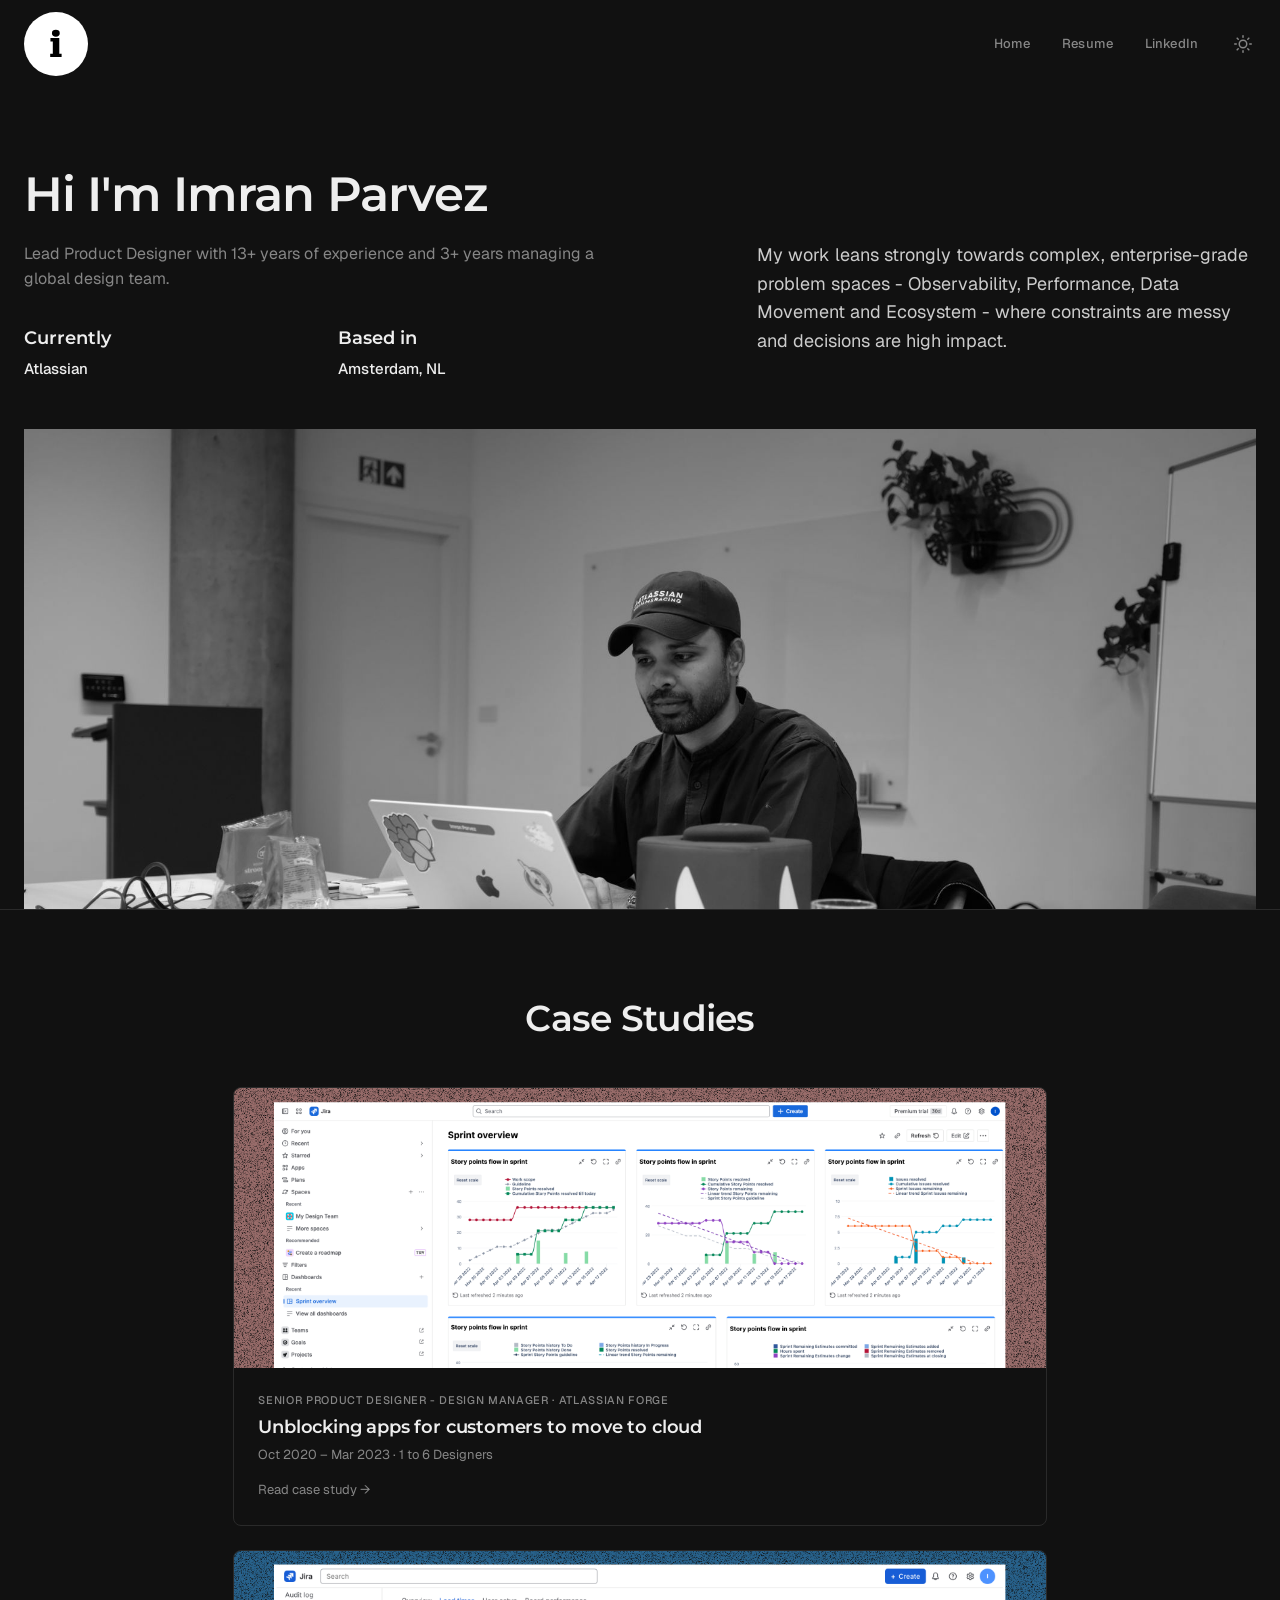
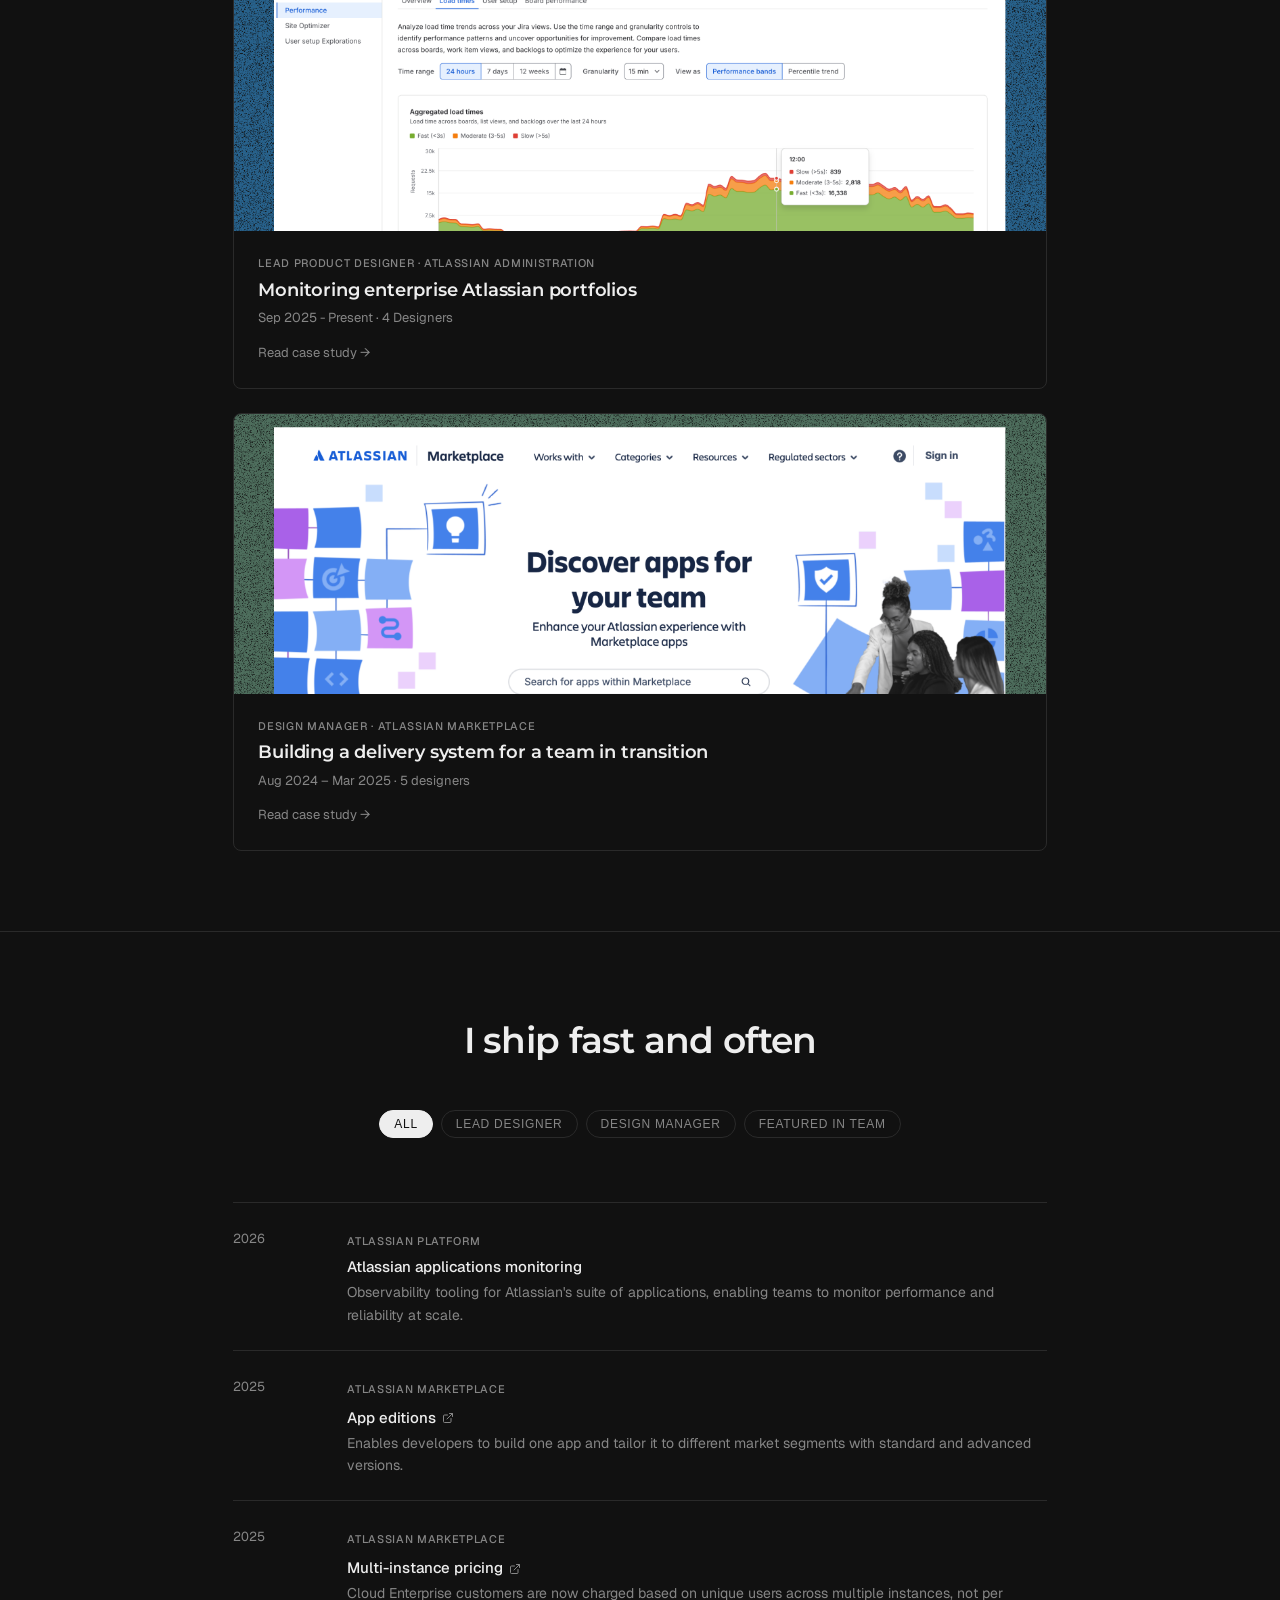
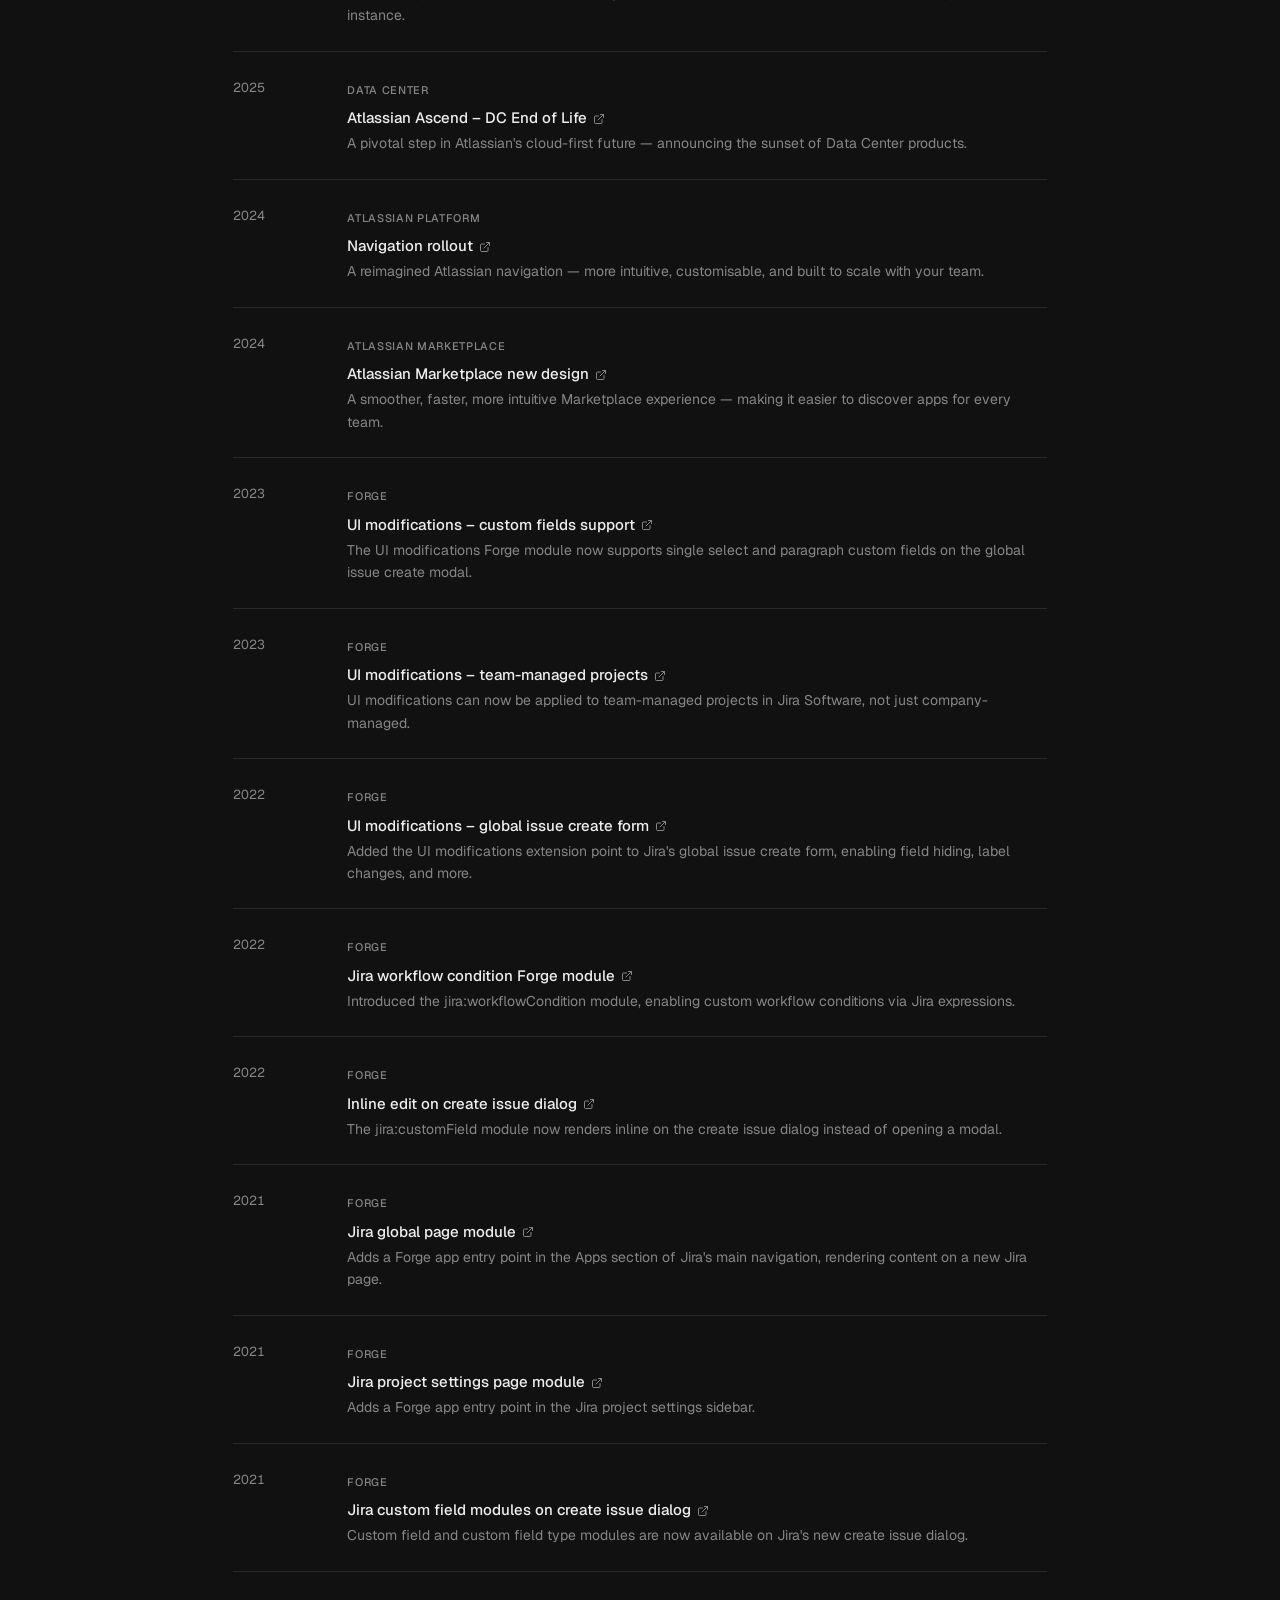
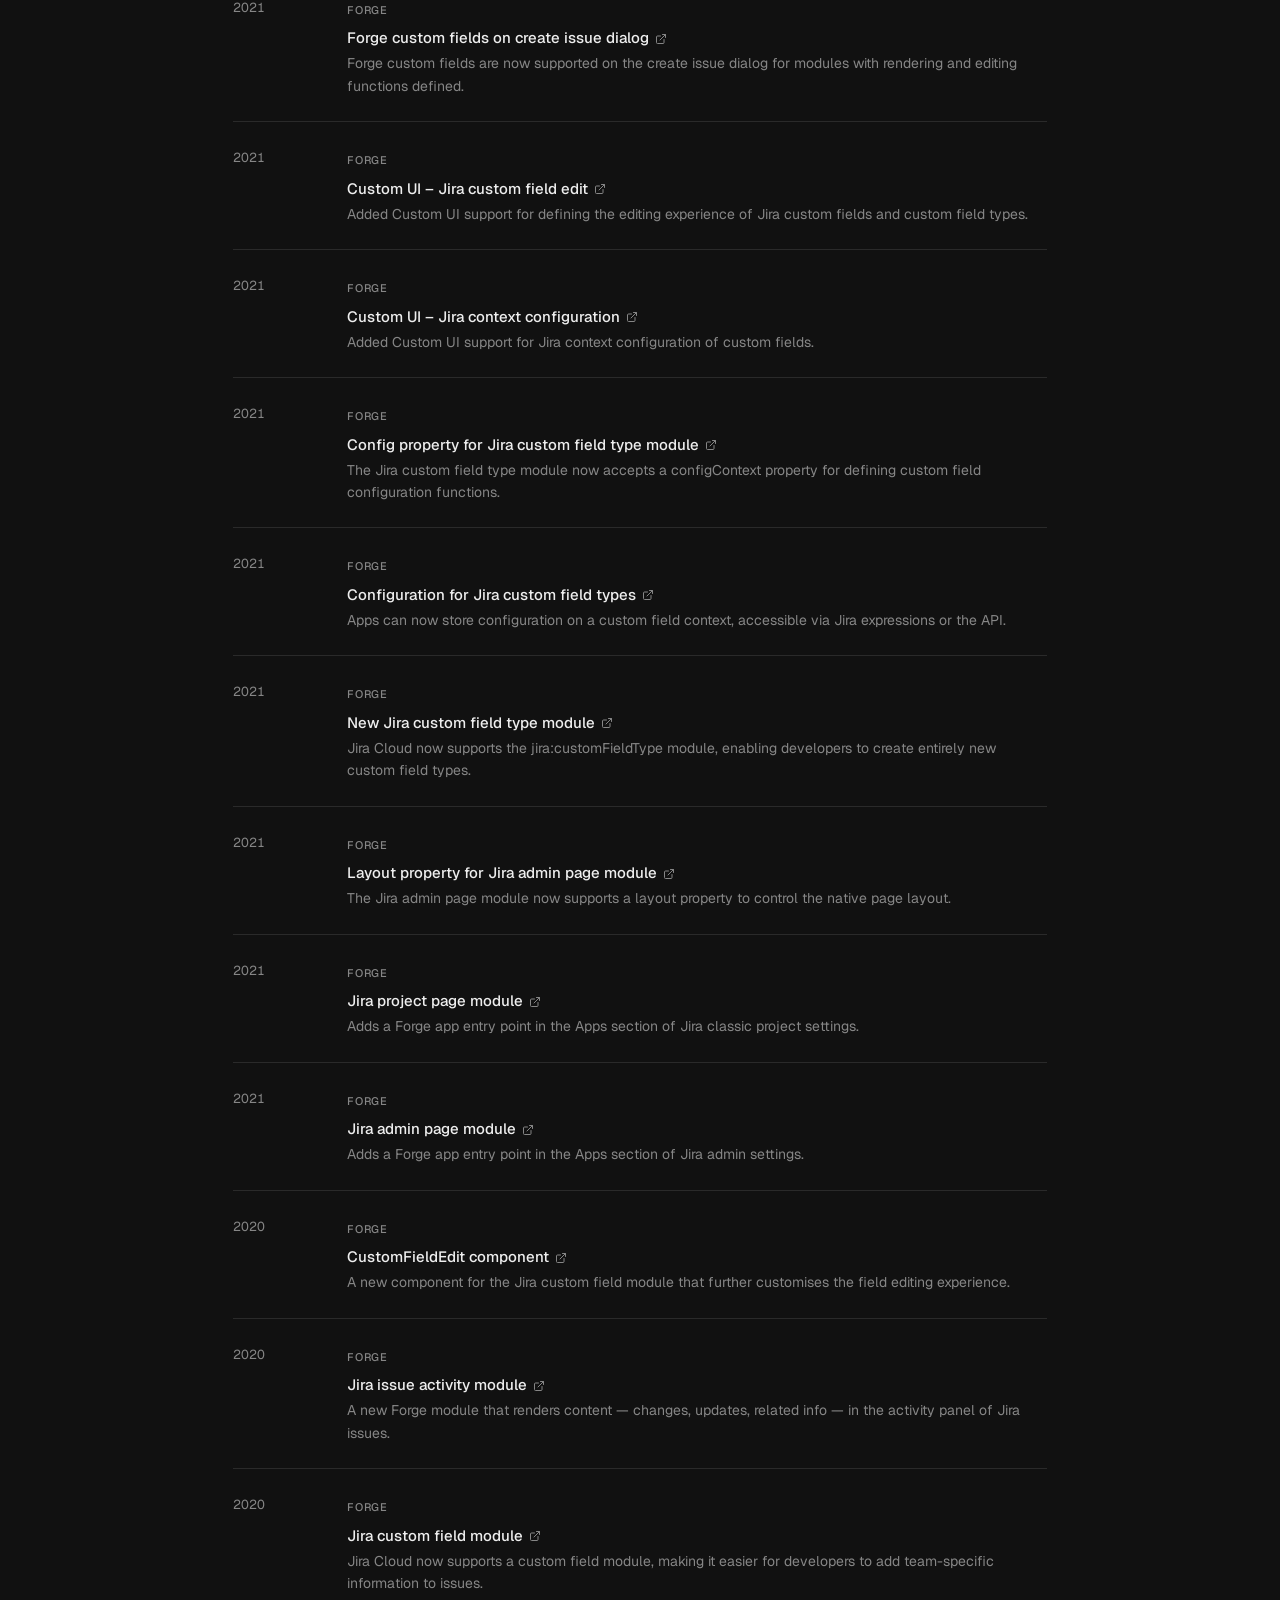
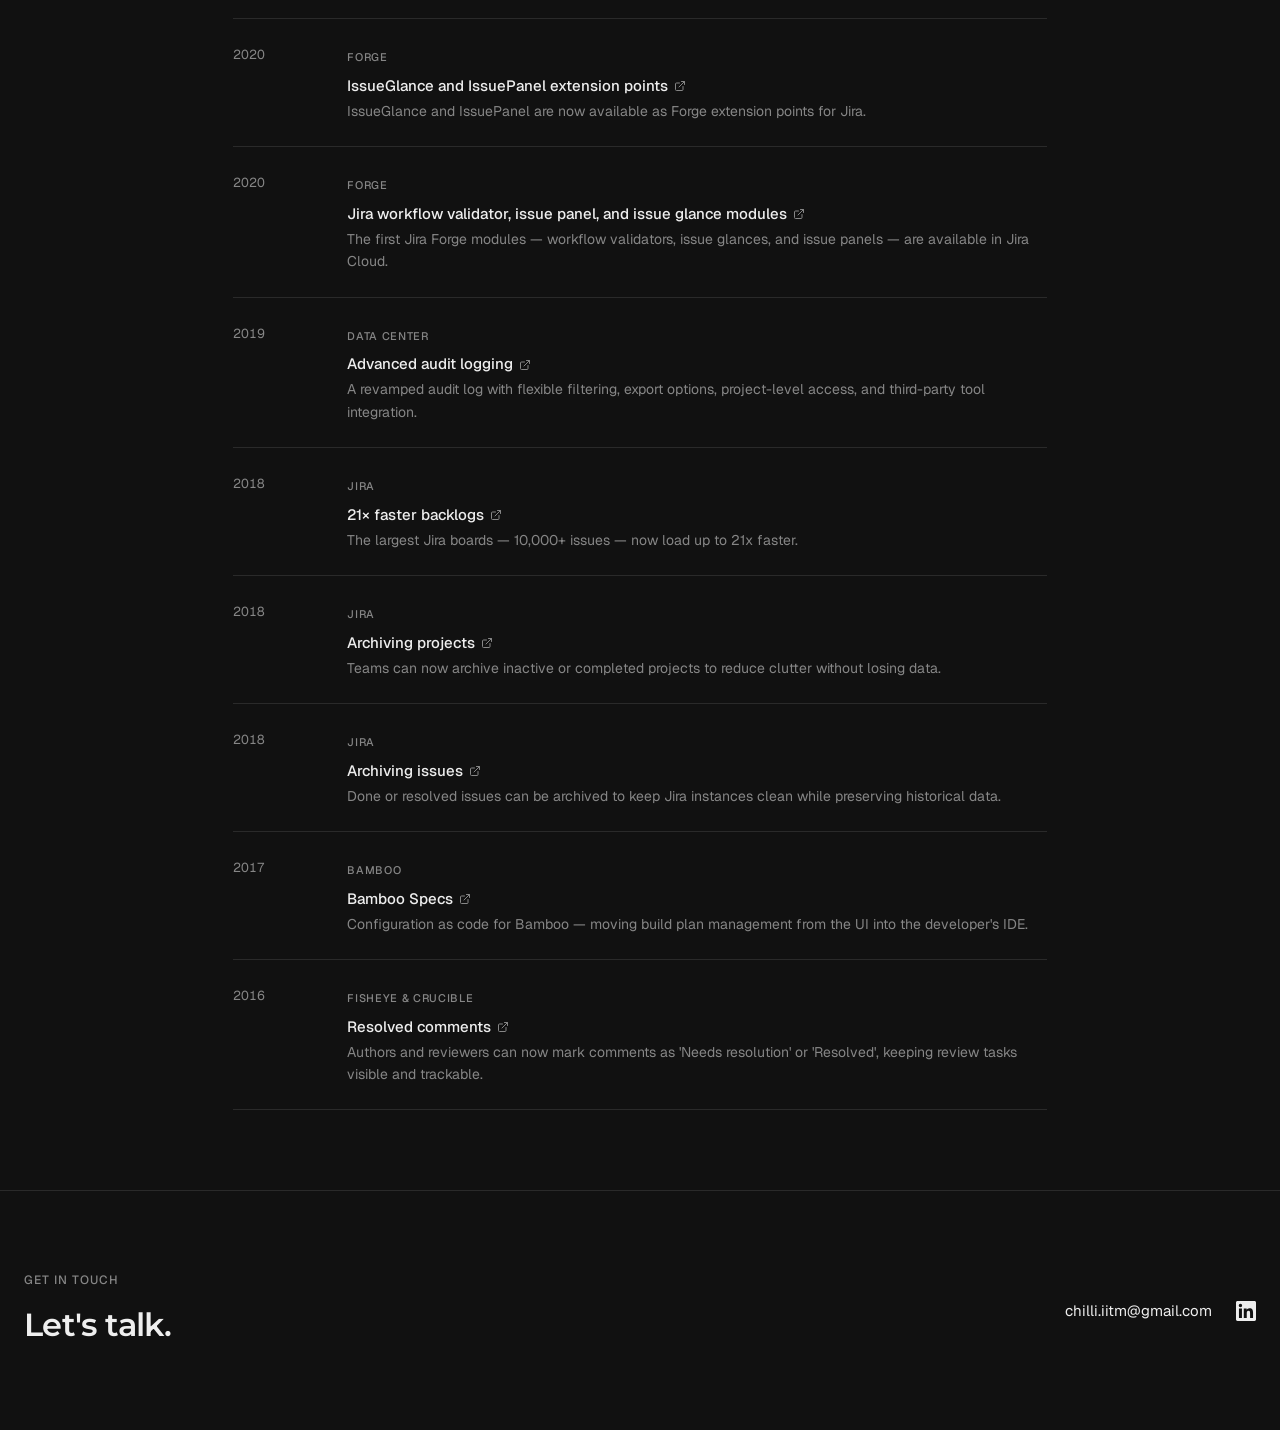
==== commit dfcf2a07: "deploy: imranparvez/imran-26-source@8f9b14dcc97ba774474bb31f92ec173ef979122d" ====
--- a/index.html
+++ b/index.html
@@ -4,4 +4,4 @@
           document.documentElement.classList.add('dark');
         }
       })();
-    </script><link rel="stylesheet" href="/_astro/index@_@astro.B_1QE1iV.css"></head> <body data-astro-cid-j7pv25f6> <!-- TOP NAV --> <nav class="topnav" data-astro-cid-j7pv25f6> <div class="topnav__inner" data-astro-cid-j7pv25f6> <a href="/" class="topnav__logo" aria-label="Home" data-astro-cid-j7pv25f6> <img src="/logo-black.svg" alt="Imran Parvez" data-astro-cid-j7pv25f6> </a> <div class="topnav__links" data-astro-cid-j7pv25f6> <a href="/" class="topnav__link" data-astro-cid-j7pv25f6>Home</a> <a href="/imran-resume-2026-3.pdf" class="topnav__link" target="_blank" rel="noopener noreferrer" data-astro-cid-j7pv25f6>Resume</a> <a href="https://www.linkedin.com/in/imranparvez1/" class="topnav__link" target="_blank" rel="noopener noreferrer" data-astro-cid-j7pv25f6>LinkedIn</a> <button id="theme-toggle" class="topnav__toggle" aria-label="Toggle theme" data-astro-cid-j7pv25f6> <!-- Sun: shown in dark mode --> <svg class="icon-sun" xmlns="http://www.w3.org/2000/svg" viewBox="0 0 24 24" fill="none" stroke="currentColor" stroke-width="2" stroke-linecap="round" stroke-linejoin="round" data-astro-cid-j7pv25f6> <circle cx="12" cy="12" r="5" data-astro-cid-j7pv25f6></circle><line x1="12" y1="1" x2="12" y2="3" data-astro-cid-j7pv25f6></line><line x1="12" y1="21" x2="12" y2="23" data-astro-cid-j7pv25f6></line><line x1="4.22" y1="4.22" x2="5.64" y2="5.64" data-astro-cid-j7pv25f6></line><line x1="18.36" y1="18.36" x2="19.78" y2="19.78" data-astro-cid-j7pv25f6></line><line x1="1" y1="12" x2="3" y2="12" data-astro-cid-j7pv25f6></line><line x1="21" y1="12" x2="23" y2="12" data-astro-cid-j7pv25f6></line><line x1="4.22" y1="19.78" x2="5.64" y2="18.36" data-astro-cid-j7pv25f6></line><line x1="18.36" y1="5.64" x2="19.78" y2="4.22" data-astro-cid-j7pv25f6></line> </svg> <!-- Moon: shown in light mode --> <svg class="icon-moon" xmlns="http://www.w3.org/2000/svg" viewBox="0 0 24 24" fill="none" stroke="currentColor" stroke-width="2" stroke-linecap="round" stroke-linejoin="round" data-astro-cid-j7pv25f6> <path d="M21 12.79A9 9 0 1 1 11.21 3 7 7 0 0 0 21 12.79z" data-astro-cid-j7pv25f6></path> </svg> </button> </div> </div> </nav> <!-- HEADER --> <header class="header" data-astro-cid-j7pv25f6> <div class="container" data-astro-cid-j7pv25f6> <div class="grid" data-astro-cid-j7pv25f6> <div class="header__name-row" data-astro-cid-j7pv25f6> <h1 class="header__name" data-astro-cid-j7pv25f6>Hi I'm Imran Parvez</h1> </div> <div class="header__left" data-astro-cid-j7pv25f6> <p class="header__title" data-astro-cid-j7pv25f6>Lead Product Designer at Atlassian, with 13+ years of experience and 3+ years managing a global design team. Based in Amsterdam, NL</p> <div class="header__meta" data-astro-cid-j7pv25f6> <div class="header__meta-item" data-astro-cid-j7pv25f6> <h2 class="header__meta-label" data-astro-cid-j7pv25f6>Currently</h2> <p class="header__meta-value" data-astro-cid-j7pv25f6>Atlassian</p> </div> <div class="header__meta-item" data-astro-cid-j7pv25f6> <h2 class="header__meta-label" data-astro-cid-j7pv25f6>Based in</h2> <p class="header__meta-value" data-astro-cid-j7pv25f6>Amsterdam, NL</p> </div> </div> </div> <div class="header__right" data-astro-cid-j7pv25f6> <p class="header__bio" data-astro-cid-j7pv25f6>My work leans strongly towards complex, enterprise-grade problem spaces — Observability, Performance, Data Movement and Ecosystem — where constraints are messy and decisions are high impact.</p> </div> </div> </div> <div class="header__photo" data-astro-cid-j7pv25f6> <img src="/Hero-1.jpeg" alt="Imran Parvez" data-astro-cid-j7pv25f6> </div> </header> <!-- CASE STUDIES --> <section class="case-studies" data-astro-cid-j7pv25f6> <div class="container" data-astro-cid-j7pv25f6> <div class="grid" data-astro-cid-j7pv25f6> <h2 class="case-studies__title" data-astro-cid-j7pv25f6>Case Studies</h2> <div class="cs-list" data-astro-cid-j7pv25f6> <a href="/case-studies/unblocking-apps" class="cs-card" data-astro-cid-j7pv25f6> <div class="cs-card__hero" data-astro-cid-j7pv25f6> <img src="/case-study-02-hero.png" alt="Unblocking apps for customers to move to cloud" data-astro-cid-j7pv25f6> </div> <div class="cs-card__body" data-astro-cid-j7pv25f6> <p class="cs-card__label" data-astro-cid-j7pv25f6>Senior Product Designer - Design Manager · Atlassian forge</p> <h3 class="cs-card__title" data-astro-cid-j7pv25f6>Unblocking apps for customers to move to cloud</h3> <p class="cs-card__meta" data-astro-cid-j7pv25f6>Oct 2020 – Mar 2023 · 1 to 6</p> <span class="cs-card__arrow" data-astro-cid-j7pv25f6>Read case study →</span> </div> </a><a href="/case-studies/app-monitoring" class="cs-card" data-astro-cid-j7pv25f6> <div class="cs-card__hero" data-astro-cid-j7pv25f6> <img src="/case-study-03-hero.png" alt="Monitoring enterprise Atlassian portfolios" data-astro-cid-j7pv25f6> </div> <div class="cs-card__body" data-astro-cid-j7pv25f6> <p class="cs-card__label" data-astro-cid-j7pv25f6>Lead Product Designer · Atlassian Administration</p> <h3 class="cs-card__title" data-astro-cid-j7pv25f6>Monitoring enterprise Atlassian portfolios</h3> <p class="cs-card__meta" data-astro-cid-j7pv25f6>Sep 2025 - Present · 4 Designers</p> <span class="cs-card__arrow" data-astro-cid-j7pv25f6>Read case study →</span> </div> </a><a href="/case-studies/building-sprints" class="cs-card" data-astro-cid-j7pv25f6> <div class="cs-card__hero" data-astro-cid-j7pv25f6> <img src="/case-study-01-hero.png" alt="Building a delivery system for a team in transition" data-astro-cid-j7pv25f6> </div> <div class="cs-card__body" data-astro-cid-j7pv25f6> <p class="cs-card__label" data-astro-cid-j7pv25f6>Design Manager · Atlassian Marketplace</p> <h3 class="cs-card__title" data-astro-cid-j7pv25f6>Building a delivery system for a team in transition</h3> <p class="cs-card__meta" data-astro-cid-j7pv25f6>Aug 2024 – Mar 2025 · 5 designers</p> <span class="cs-card__arrow" data-astro-cid-j7pv25f6>Read case study →</span> </div> </a> </div> </div> </div> </section> <!-- SHIPPED --> <section class="shipped" data-astro-cid-j7pv25f6> <div class="container" data-astro-cid-j7pv25f6> <div class="grid" data-astro-cid-j7pv25f6> <h2 class="shipped__title" data-astro-cid-j7pv25f6>I ship fast and often</h2> <div class="filter-bar" data-astro-cid-j7pv25f6> <div class="filter-pills" data-astro-cid-j7pv25f6> <button class="filter-pill is-active" data-filter="all" data-astro-cid-j7pv25f6>All</button> <button class="filter-pill" data-filter="Lead Designer" data-astro-cid-j7pv25f6>Lead Designer</button> <button class="filter-pill" data-filter="Design Manager" data-astro-cid-j7pv25f6>Design Manager</button> <button class="filter-pill" data-filter="featured" data-astro-cid-j7pv25f6>Featured in Team</button> </div> </div> <div class="team-callout" data-astro-cid-j7pv25f6> <p class="team-callout__label" data-astro-cid-j7pv25f6>About Team</p> <p class="team-callout__body" data-astro-cid-j7pv25f6>Team is Atlassian's flagship annual conference held in Anaheim, California. The top releases for our customers are announced here.</p> </div> <div class="shipped__list" data-astro-cid-j7pv25f6> <div class="changelog-entry" data-role="Lead Designer" data-featured="false" data-astro-cid-j7pv25f6> <span class="changelog-year" data-astro-cid-j7pv25f6>2026</span> <div class="changelog-content" data-astro-cid-j7pv25f6> <div class="changelog-meta" data-astro-cid-j7pv25f6> <span class="changelog-product" data-astro-cid-j7pv25f6>Atlassian Platform</span> </div> <span class="changelog-name--no-link" data-astro-cid-j7pv25f6>Atlassian applications monitoring</span> <p class="changelog-description" data-astro-cid-j7pv25f6>Observability tooling for Atlassian&#39;s suite of applications, enabling teams to monitor performance and reliability at scale.</p> </div> </div><div class="changelog-entry" data-role="Design Manager" data-featured="true" data-astro-cid-j7pv25f6> <span class="changelog-year" data-astro-cid-j7pv25f6>2025</span> <div class="changelog-content" data-astro-cid-j7pv25f6> <div class="changelog-meta" data-astro-cid-j7pv25f6> <span class="changelog-product" data-astro-cid-j7pv25f6>Atlassian Marketplace</span> </div> <a href="https://www.atlassian.com/blog/developer/app-editions-are-live" class="changelog-name" target="_blank" rel="noopener noreferrer" data-astro-cid-j7pv25f6> App editions <svg xmlns="http://www.w3.org/2000/svg" viewBox="0 0 24 24" fill="none" stroke="currentColor" stroke-width="2" stroke-linecap="round" stroke-linejoin="round" data-astro-cid-j7pv25f6> <path d="M18 13v6a2 2 0 0 1-2 2H5a2 2 0 0 1-2-2V8a2 2 0 0 1 2-2h6" data-astro-cid-j7pv25f6></path><polyline points="15 3 21 3 21 9" data-astro-cid-j7pv25f6></polyline><line x1="10" y1="14" x2="21" y2="3" data-astro-cid-j7pv25f6></line> </svg> </a> <p class="changelog-description" data-astro-cid-j7pv25f6>Enables developers to build one app and tailor it to different market segments with standard and advanced versions.</p> </div> </div><div class="changelog-entry" data-role="Design Manager" data-featured="false" data-astro-cid-j7pv25f6> <span class="changelog-year" data-astro-cid-j7pv25f6>2025</span> <div class="changelog-content" data-astro-cid-j7pv25f6> <div class="changelog-meta" data-astro-cid-j7pv25f6> <span class="changelog-product" data-astro-cid-j7pv25f6>Atlassian Marketplace</span> </div> <a href="https://developer.atlassian.com/platform/marketplace/changelog/#CHANGE-2919" class="changelog-name" target="_blank" rel="noopener noreferrer" data-astro-cid-j7pv25f6> Multi-instance pricing <svg xmlns="http://www.w3.org/2000/svg" viewBox="0 0 24 24" fill="none" stroke="currentColor" stroke-width="2" stroke-linecap="round" stroke-linejoin="round" data-astro-cid-j7pv25f6> <path d="M18 13v6a2 2 0 0 1-2 2H5a2 2 0 0 1-2-2V8a2 2 0 0 1 2-2h6" data-astro-cid-j7pv25f6></path><polyline points="15 3 21 3 21 9" data-astro-cid-j7pv25f6></polyline><line x1="10" y1="14" x2="21" y2="3" data-astro-cid-j7pv25f6></line> </svg> </a> <p class="changelog-description" data-astro-cid-j7pv25f6>Cloud Enterprise customers are now charged based on unique users across multiple instances, not per instance.</p> </div> </div><div class="changelog-entry" data-role="Design Manager" data-featured="false" data-astro-cid-j7pv25f6> <span class="changelog-year" data-astro-cid-j7pv25f6>2025</span> <div class="changelog-content" data-astro-cid-j7pv25f6> <div class="changelog-meta" data-astro-cid-j7pv25f6> <span class="changelog-product" data-astro-cid-j7pv25f6>Data Center</span> </div> <a href="https://www.atlassian.com/blog/announcements/atlassian-ascend" class="changelog-name" target="_blank" rel="noopener noreferrer" data-astro-cid-j7pv25f6> Atlassian Ascend – DC End of Life <svg xmlns="http://www.w3.org/2000/svg" viewBox="0 0 24 24" fill="none" stroke="currentColor" stroke-width="2" stroke-linecap="round" stroke-linejoin="round" data-astro-cid-j7pv25f6> <path d="M18 13v6a2 2 0 0 1-2 2H5a2 2 0 0 1-2-2V8a2 2 0 0 1 2-2h6" data-astro-cid-j7pv25f6></path><polyline points="15 3 21 3 21 9" data-astro-cid-j7pv25f6></polyline><line x1="10" y1="14" x2="21" y2="3" data-astro-cid-j7pv25f6></line> </svg> </a> <p class="changelog-description" data-astro-cid-j7pv25f6>A pivotal step in Atlassian&#39;s cloud-first future — announcing the sunset of Data Center products.</p> </div> </div><div class="changelog-entry" data-role="Design Manager" data-featured="true" data-astro-cid-j7pv25f6> <span class="changelog-year" data-astro-cid-j7pv25f6>2024</span> <div class="changelog-content" data-astro-cid-j7pv25f6> <div class="changelog-meta" data-astro-cid-j7pv25f6> <span class="changelog-product" data-astro-cid-j7pv25f6>Atlassian Platform</span> </div> <a href="https://www.atlassian.com/blog/announcements/introducing-new-navigation" class="changelog-name" target="_blank" rel="noopener noreferrer" data-astro-cid-j7pv25f6> Navigation rollout <svg xmlns="http://www.w3.org/2000/svg" viewBox="0 0 24 24" fill="none" stroke="currentColor" stroke-width="2" stroke-linecap="round" stroke-linejoin="round" data-astro-cid-j7pv25f6> <path d="M18 13v6a2 2 0 0 1-2 2H5a2 2 0 0 1-2-2V8a2 2 0 0 1 2-2h6" data-astro-cid-j7pv25f6></path><polyline points="15 3 21 3 21 9" data-astro-cid-j7pv25f6></polyline><line x1="10" y1="14" x2="21" y2="3" data-astro-cid-j7pv25f6></line> </svg> </a> <p class="changelog-description" data-astro-cid-j7pv25f6>A reimagined Atlassian navigation — more intuitive, customisable, and built to scale with your team.</p> </div> </div><div class="changelog-entry" data-role="Design Manager" data-featured="true" data-astro-cid-j7pv25f6> <span class="changelog-year" data-astro-cid-j7pv25f6>2024</span> <div class="changelog-content" data-astro-cid-j7pv25f6> <div class="changelog-meta" data-astro-cid-j7pv25f6> <span class="changelog-product" data-astro-cid-j7pv25f6>Atlassian Marketplace</span> </div> <a href="https://www.youtube.com/watch?v=tHjQkDpF4_g" class="changelog-name" target="_blank" rel="noopener noreferrer" data-astro-cid-j7pv25f6> Atlassian Marketplace new design <svg xmlns="http://www.w3.org/2000/svg" viewBox="0 0 24 24" fill="none" stroke="currentColor" stroke-width="2" stroke-linecap="round" stroke-linejoin="round" data-astro-cid-j7pv25f6> <path d="M18 13v6a2 2 0 0 1-2 2H5a2 2 0 0 1-2-2V8a2 2 0 0 1 2-2h6" data-astro-cid-j7pv25f6></path><polyline points="15 3 21 3 21 9" data-astro-cid-j7pv25f6></polyline><line x1="10" y1="14" x2="21" y2="3" data-astro-cid-j7pv25f6></line> </svg> </a> <p class="changelog-description" data-astro-cid-j7pv25f6>A smoother, faster, more intuitive Marketplace experience — making it easier to discover apps for every team.</p> </div> </div><div class="changelog-entry" data-role="Design Manager" data-featured="false" data-astro-cid-j7pv25f6> <span class="changelog-year" data-astro-cid-j7pv25f6>2023</span> <div class="changelog-content" data-astro-cid-j7pv25f6> <div class="changelog-meta" data-astro-cid-j7pv25f6> <span class="changelog-product" data-astro-cid-j7pv25f6>Forge</span> </div> <a href="https://developer.atlassian.com/platform/forge/manifest-reference/modules/jira-ui-modifications/" class="changelog-name" target="_blank" rel="noopener noreferrer" data-astro-cid-j7pv25f6> UI modifications – custom fields support <svg xmlns="http://www.w3.org/2000/svg" viewBox="0 0 24 24" fill="none" stroke="currentColor" stroke-width="2" stroke-linecap="round" stroke-linejoin="round" data-astro-cid-j7pv25f6> <path d="M18 13v6a2 2 0 0 1-2 2H5a2 2 0 0 1-2-2V8a2 2 0 0 1 2-2h6" data-astro-cid-j7pv25f6></path><polyline points="15 3 21 3 21 9" data-astro-cid-j7pv25f6></polyline><line x1="10" y1="14" x2="21" y2="3" data-astro-cid-j7pv25f6></line> </svg> </a> <p class="changelog-description" data-astro-cid-j7pv25f6>The UI modifications Forge module now supports single select and paragraph custom fields on the global issue create modal.</p> </div> </div><div class="changelog-entry" data-role="Design Manager" data-featured="false" data-astro-cid-j7pv25f6> <span class="changelog-year" data-astro-cid-j7pv25f6>2023</span> <div class="changelog-content" data-astro-cid-j7pv25f6> <div class="changelog-meta" data-astro-cid-j7pv25f6> <span class="changelog-product" data-astro-cid-j7pv25f6>Forge</span> </div> <a href="https://developer.atlassian.com/platform/forge/manifest-reference/modules/jira-ui-modifications/" class="changelog-name" target="_blank" rel="noopener noreferrer" data-astro-cid-j7pv25f6> UI modifications – team-managed projects <svg xmlns="http://www.w3.org/2000/svg" viewBox="0 0 24 24" fill="none" stroke="currentColor" stroke-width="2" stroke-linecap="round" stroke-linejoin="round" data-astro-cid-j7pv25f6> <path d="M18 13v6a2 2 0 0 1-2 2H5a2 2 0 0 1-2-2V8a2 2 0 0 1 2-2h6" data-astro-cid-j7pv25f6></path><polyline points="15 3 21 3 21 9" data-astro-cid-j7pv25f6></polyline><line x1="10" y1="14" x2="21" y2="3" data-astro-cid-j7pv25f6></line> </svg> </a> <p class="changelog-description" data-astro-cid-j7pv25f6>UI modifications can now be applied to team-managed projects in Jira Software, not just company-managed.</p> </div> </div><div class="changelog-entry" data-role="Lead Designer" data-featured="false" data-astro-cid-j7pv25f6> <span class="changelog-year" data-astro-cid-j7pv25f6>2022</span> <div class="changelog-content" data-astro-cid-j7pv25f6> <div class="changelog-meta" data-astro-cid-j7pv25f6> <span class="changelog-product" data-astro-cid-j7pv25f6>Forge</span> </div> <a href="https://developer.atlassian.com/platform/forge/changelog/#CHANGE-669" class="changelog-name" target="_blank" rel="noopener noreferrer" data-astro-cid-j7pv25f6> UI modifications – global issue create form <svg xmlns="http://www.w3.org/2000/svg" viewBox="0 0 24 24" fill="none" stroke="currentColor" stroke-width="2" stroke-linecap="round" stroke-linejoin="round" data-astro-cid-j7pv25f6> <path d="M18 13v6a2 2 0 0 1-2 2H5a2 2 0 0 1-2-2V8a2 2 0 0 1 2-2h6" data-astro-cid-j7pv25f6></path><polyline points="15 3 21 3 21 9" data-astro-cid-j7pv25f6></polyline><line x1="10" y1="14" x2="21" y2="3" data-astro-cid-j7pv25f6></line> </svg> </a> <p class="changelog-description" data-astro-cid-j7pv25f6>Added the UI modifications extension point to Jira&#39;s global issue create form, enabling field hiding, label changes, and more.</p> </div> </div><div class="changelog-entry" data-role="Lead Designer" data-featured="false" data-astro-cid-j7pv25f6> <span class="changelog-year" data-astro-cid-j7pv25f6>2022</span> <div class="changelog-content" data-astro-cid-j7pv25f6> <div class="changelog-meta" data-astro-cid-j7pv25f6> <span class="changelog-product" data-astro-cid-j7pv25f6>Forge</span> </div> <a href="https://developer.atlassian.com/platform/forge/changelog/#CHANGE-653" class="changelog-name" target="_blank" rel="noopener noreferrer" data-astro-cid-j7pv25f6> Jira workflow condition Forge module <svg xmlns="http://www.w3.org/2000/svg" viewBox="0 0 24 24" fill="none" stroke="currentColor" stroke-width="2" stroke-linecap="round" stroke-linejoin="round" data-astro-cid-j7pv25f6> <path d="M18 13v6a2 2 0 0 1-2 2H5a2 2 0 0 1-2-2V8a2 2 0 0 1 2-2h6" data-astro-cid-j7pv25f6></path><polyline points="15 3 21 3 21 9" data-astro-cid-j7pv25f6></polyline><line x1="10" y1="14" x2="21" y2="3" data-astro-cid-j7pv25f6></line> </svg> </a> <p class="changelog-description" data-astro-cid-j7pv25f6>Introduced the jira:workflowCondition module, enabling custom workflow conditions via Jira expressions.</p> </div> </div><div class="changelog-entry" data-role="Lead Designer" data-featured="false" data-astro-cid-j7pv25f6> <span class="changelog-year" data-astro-cid-j7pv25f6>2022</span> <div class="changelog-content" data-astro-cid-j7pv25f6> <div class="changelog-meta" data-astro-cid-j7pv25f6> <span class="changelog-product" data-astro-cid-j7pv25f6>Forge</span> </div> <a href="https://developer.atlassian.com/platform/forge/changelog/#CHANGE-623" class="changelog-name" target="_blank" rel="noopener noreferrer" data-astro-cid-j7pv25f6> Inline edit on create issue dialog <svg xmlns="http://www.w3.org/2000/svg" viewBox="0 0 24 24" fill="none" stroke="currentColor" stroke-width="2" stroke-linecap="round" stroke-linejoin="round" data-astro-cid-j7pv25f6> <path d="M18 13v6a2 2 0 0 1-2 2H5a2 2 0 0 1-2-2V8a2 2 0 0 1 2-2h6" data-astro-cid-j7pv25f6></path><polyline points="15 3 21 3 21 9" data-astro-cid-j7pv25f6></polyline><line x1="10" y1="14" x2="21" y2="3" data-astro-cid-j7pv25f6></line> </svg> </a> <p class="changelog-description" data-astro-cid-j7pv25f6>The jira:customField module now renders inline on the create issue dialog instead of opening a modal.</p> </div> </div><div class="changelog-entry" data-role="Lead Designer" data-featured="false" data-astro-cid-j7pv25f6> <span class="changelog-year" data-astro-cid-j7pv25f6>2021</span> <div class="changelog-content" data-astro-cid-j7pv25f6> <div class="changelog-meta" data-astro-cid-j7pv25f6> <span class="changelog-product" data-astro-cid-j7pv25f6>Forge</span> </div> <a href="https://developer.atlassian.com/platform/forge/changelog/#CHANGE-483" class="changelog-name" target="_blank" rel="noopener noreferrer" data-astro-cid-j7pv25f6> Jira global page module <svg xmlns="http://www.w3.org/2000/svg" viewBox="0 0 24 24" fill="none" stroke="currentColor" stroke-width="2" stroke-linecap="round" stroke-linejoin="round" data-astro-cid-j7pv25f6> <path d="M18 13v6a2 2 0 0 1-2 2H5a2 2 0 0 1-2-2V8a2 2 0 0 1 2-2h6" data-astro-cid-j7pv25f6></path><polyline points="15 3 21 3 21 9" data-astro-cid-j7pv25f6></polyline><line x1="10" y1="14" x2="21" y2="3" data-astro-cid-j7pv25f6></line> </svg> </a> <p class="changelog-description" data-astro-cid-j7pv25f6>Adds a Forge app entry point in the Apps section of Jira&#39;s main navigation, rendering content on a new Jira page.</p> </div> </div><div class="changelog-entry" data-role="Lead Designer" data-featured="false" data-astro-cid-j7pv25f6> <span class="changelog-year" data-astro-cid-j7pv25f6>2021</span> <div class="changelog-content" data-astro-cid-j7pv25f6> <div class="changelog-meta" data-astro-cid-j7pv25f6> <span class="changelog-product" data-astro-cid-j7pv25f6>Forge</span> </div> <a href="https://developer.atlassian.com/platform/forge/changelog/#CHANGE-482" class="changelog-name" target="_blank" rel="noopener noreferrer" data-astro-cid-j7pv25f6> Jira project settings page module <svg xmlns="http://www.w3.org/2000/svg" viewBox="0 0 24 24" fill="none" stroke="currentColor" stroke-width="2" stroke-linecap="round" stroke-linejoin="round" data-astro-cid-j7pv25f6> <path d="M18 13v6a2 2 0 0 1-2 2H5a2 2 0 0 1-2-2V8a2 2 0 0 1 2-2h6" data-astro-cid-j7pv25f6></path><polyline points="15 3 21 3 21 9" data-astro-cid-j7pv25f6></polyline><line x1="10" y1="14" x2="21" y2="3" data-astro-cid-j7pv25f6></line> </svg> </a> <p class="changelog-description" data-astro-cid-j7pv25f6>Adds a Forge app entry point in the Jira project settings sidebar.</p> </div> </div><div class="changelog-entry" data-role="Lead Designer" data-featured="false" data-astro-cid-j7pv25f6> <span class="changelog-year" data-astro-cid-j7pv25f6>2021</span> <div class="changelog-content" data-astro-cid-j7pv25f6> <div class="changelog-meta" data-astro-cid-j7pv25f6> <span class="changelog-product" data-astro-cid-j7pv25f6>Forge</span> </div> <a href="https://developer.atlassian.com/platform/forge/changelog/#CHANGE-526" class="changelog-name" target="_blank" rel="noopener noreferrer" data-astro-cid-j7pv25f6> Jira custom field modules on create issue dialog <svg xmlns="http://www.w3.org/2000/svg" viewBox="0 0 24 24" fill="none" stroke="currentColor" stroke-width="2" stroke-linecap="round" stroke-linejoin="round" data-astro-cid-j7pv25f6> <path d="M18 13v6a2 2 0 0 1-2 2H5a2 2 0 0 1-2-2V8a2 2 0 0 1 2-2h6" data-astro-cid-j7pv25f6></path><polyline points="15 3 21 3 21 9" data-astro-cid-j7pv25f6></polyline><line x1="10" y1="14" x2="21" y2="3" data-astro-cid-j7pv25f6></line> </svg> </a> <p class="changelog-description" data-astro-cid-j7pv25f6>Custom field and custom field type modules are now available on Jira&#39;s new create issue dialog.</p> </div> </div><div class="changelog-entry" data-role="Lead Designer" data-featured="true" data-astro-cid-j7pv25f6> <span class="changelog-year" data-astro-cid-j7pv25f6>2021</span> <div class="changelog-content" data-astro-cid-j7pv25f6> <div class="changelog-meta" data-astro-cid-j7pv25f6> <span class="changelog-product" data-astro-cid-j7pv25f6>Forge</span> </div> <a href="https://developer.atlassian.com/platform/forge/changelog/#CHANGE-255" class="changelog-name" target="_blank" rel="noopener noreferrer" data-astro-cid-j7pv25f6> Forge custom fields on create issue dialog <svg xmlns="http://www.w3.org/2000/svg" viewBox="0 0 24 24" fill="none" stroke="currentColor" stroke-width="2" stroke-linecap="round" stroke-linejoin="round" data-astro-cid-j7pv25f6> <path d="M18 13v6a2 2 0 0 1-2 2H5a2 2 0 0 1-2-2V8a2 2 0 0 1 2-2h6" data-astro-cid-j7pv25f6></path><polyline points="15 3 21 3 21 9" data-astro-cid-j7pv25f6></polyline><line x1="10" y1="14" x2="21" y2="3" data-astro-cid-j7pv25f6></line> </svg> </a> <p class="changelog-description" data-astro-cid-j7pv25f6>Forge custom fields are now supported on the create issue dialog for modules with rendering and editing functions defined.</p> </div> </div><div class="changelog-entry" data-role="Lead Designer" data-featured="false" data-astro-cid-j7pv25f6> <span class="changelog-year" data-astro-cid-j7pv25f6>2021</span> <div class="changelog-content" data-astro-cid-j7pv25f6> <div class="changelog-meta" data-astro-cid-j7pv25f6> <span class="changelog-product" data-astro-cid-j7pv25f6>Forge</span> </div> <a href="https://developer.atlassian.com/platform/forge/changelog/#CHANGE-334" class="changelog-name" target="_blank" rel="noopener noreferrer" data-astro-cid-j7pv25f6> Custom UI – Jira custom field edit <svg xmlns="http://www.w3.org/2000/svg" viewBox="0 0 24 24" fill="none" stroke="currentColor" stroke-width="2" stroke-linecap="round" stroke-linejoin="round" data-astro-cid-j7pv25f6> <path d="M18 13v6a2 2 0 0 1-2 2H5a2 2 0 0 1-2-2V8a2 2 0 0 1 2-2h6" data-astro-cid-j7pv25f6></path><polyline points="15 3 21 3 21 9" data-astro-cid-j7pv25f6></polyline><line x1="10" y1="14" x2="21" y2="3" data-astro-cid-j7pv25f6></line> </svg> </a> <p class="changelog-description" data-astro-cid-j7pv25f6>Added Custom UI support for defining the editing experience of Jira custom fields and custom field types.</p> </div> </div><div class="changelog-entry" data-role="Lead Designer" data-featured="false" data-astro-cid-j7pv25f6> <span class="changelog-year" data-astro-cid-j7pv25f6>2021</span> <div class="changelog-content" data-astro-cid-j7pv25f6> <div class="changelog-meta" data-astro-cid-j7pv25f6> <span class="changelog-product" data-astro-cid-j7pv25f6>Forge</span> </div> <a href="https://developer.atlassian.com/platform/forge/changelog/#CHANGE-335" class="changelog-name" target="_blank" rel="noopener noreferrer" data-astro-cid-j7pv25f6> Custom UI – Jira context configuration <svg xmlns="http://www.w3.org/2000/svg" viewBox="0 0 24 24" fill="none" stroke="currentColor" stroke-width="2" stroke-linecap="round" stroke-linejoin="round" data-astro-cid-j7pv25f6> <path d="M18 13v6a2 2 0 0 1-2 2H5a2 2 0 0 1-2-2V8a2 2 0 0 1 2-2h6" data-astro-cid-j7pv25f6></path><polyline points="15 3 21 3 21 9" data-astro-cid-j7pv25f6></polyline><line x1="10" y1="14" x2="21" y2="3" data-astro-cid-j7pv25f6></line> </svg> </a> <p class="changelog-description" data-astro-cid-j7pv25f6>Added Custom UI support for Jira context configuration of custom fields.</p> </div> </div><div class="changelog-entry" data-role="Lead Designer" data-featured="false" data-astro-cid-j7pv25f6> <span class="changelog-year" data-astro-cid-j7pv25f6>2021</span> <div class="changelog-content" data-astro-cid-j7pv25f6> <div class="changelog-meta" data-astro-cid-j7pv25f6> <span class="changelog-product" data-astro-cid-j7pv25f6>Forge</span> </div> <a href="https://developer.atlassian.com/platform/forge/changelog/#CHANGE-256" class="changelog-name" target="_blank" rel="noopener noreferrer" data-astro-cid-j7pv25f6> Config property for Jira custom field type module <svg xmlns="http://www.w3.org/2000/svg" viewBox="0 0 24 24" fill="none" stroke="currentColor" stroke-width="2" stroke-linecap="round" stroke-linejoin="round" data-astro-cid-j7pv25f6> <path d="M18 13v6a2 2 0 0 1-2 2H5a2 2 0 0 1-2-2V8a2 2 0 0 1 2-2h6" data-astro-cid-j7pv25f6></path><polyline points="15 3 21 3 21 9" data-astro-cid-j7pv25f6></polyline><line x1="10" y1="14" x2="21" y2="3" data-astro-cid-j7pv25f6></line> </svg> </a> <p class="changelog-description" data-astro-cid-j7pv25f6>The Jira custom field type module now accepts a configContext property for defining custom field configuration functions.</p> </div> </div><div class="changelog-entry" data-role="Lead Designer" data-featured="false" data-astro-cid-j7pv25f6> <span class="changelog-year" data-astro-cid-j7pv25f6>2021</span> <div class="changelog-content" data-astro-cid-j7pv25f6> <div class="changelog-meta" data-astro-cid-j7pv25f6> <span class="changelog-product" data-astro-cid-j7pv25f6>Forge</span> </div> <a href="https://developer.atlassian.com/platform/forge/changelog/#CHANGE-230" class="changelog-name" target="_blank" rel="noopener noreferrer" data-astro-cid-j7pv25f6> Configuration for Jira custom field types <svg xmlns="http://www.w3.org/2000/svg" viewBox="0 0 24 24" fill="none" stroke="currentColor" stroke-width="2" stroke-linecap="round" stroke-linejoin="round" data-astro-cid-j7pv25f6> <path d="M18 13v6a2 2 0 0 1-2 2H5a2 2 0 0 1-2-2V8a2 2 0 0 1 2-2h6" data-astro-cid-j7pv25f6></path><polyline points="15 3 21 3 21 9" data-astro-cid-j7pv25f6></polyline><line x1="10" y1="14" x2="21" y2="3" data-astro-cid-j7pv25f6></line> </svg> </a> <p class="changelog-description" data-astro-cid-j7pv25f6>Apps can now store configuration on a custom field context, accessible via Jira expressions or the API.</p> </div> </div><div class="changelog-entry" data-role="Lead Designer" data-featured="false" data-astro-cid-j7pv25f6> <span class="changelog-year" data-astro-cid-j7pv25f6>2021</span> <div class="changelog-content" data-astro-cid-j7pv25f6> <div class="changelog-meta" data-astro-cid-j7pv25f6> <span class="changelog-product" data-astro-cid-j7pv25f6>Forge</span> </div> <a href="https://developer.atlassian.com/platform/forge/changelog/#CHANGE-205" class="changelog-name" target="_blank" rel="noopener noreferrer" data-astro-cid-j7pv25f6> New Jira custom field type module <svg xmlns="http://www.w3.org/2000/svg" viewBox="0 0 24 24" fill="none" stroke="currentColor" stroke-width="2" stroke-linecap="round" stroke-linejoin="round" data-astro-cid-j7pv25f6> <path d="M18 13v6a2 2 0 0 1-2 2H5a2 2 0 0 1-2-2V8a2 2 0 0 1 2-2h6" data-astro-cid-j7pv25f6></path><polyline points="15 3 21 3 21 9" data-astro-cid-j7pv25f6></polyline><line x1="10" y1="14" x2="21" y2="3" data-astro-cid-j7pv25f6></line> </svg> </a> <p class="changelog-description" data-astro-cid-j7pv25f6>Jira Cloud now supports the jira:customFieldType module, enabling developers to create entirely new custom field types.</p> </div> </div><div class="changelog-entry" data-role="Lead Designer" data-featured="false" data-astro-cid-j7pv25f6> <span class="changelog-year" data-astro-cid-j7pv25f6>2021</span> <div class="changelog-content" data-astro-cid-j7pv25f6> <div class="changelog-meta" data-astro-cid-j7pv25f6> <span class="changelog-product" data-astro-cid-j7pv25f6>Forge</span> </div> <a href="https://developer.atlassian.com/platform/forge/changelog/#CHANGE-188" class="changelog-name" target="_blank" rel="noopener noreferrer" data-astro-cid-j7pv25f6> Layout property for Jira admin page module <svg xmlns="http://www.w3.org/2000/svg" viewBox="0 0 24 24" fill="none" stroke="currentColor" stroke-width="2" stroke-linecap="round" stroke-linejoin="round" data-astro-cid-j7pv25f6> <path d="M18 13v6a2 2 0 0 1-2 2H5a2 2 0 0 1-2-2V8a2 2 0 0 1 2-2h6" data-astro-cid-j7pv25f6></path><polyline points="15 3 21 3 21 9" data-astro-cid-j7pv25f6></polyline><line x1="10" y1="14" x2="21" y2="3" data-astro-cid-j7pv25f6></line> </svg> </a> <p class="changelog-description" data-astro-cid-j7pv25f6>The Jira admin page module now supports a layout property to control the native page layout.</p> </div> </div><div class="changelog-entry" data-role="Lead Designer" data-featured="false" data-astro-cid-j7pv25f6> <span class="changelog-year" data-astro-cid-j7pv25f6>2021</span> <div class="changelog-content" data-astro-cid-j7pv25f6> <div class="changelog-meta" data-astro-cid-j7pv25f6> <span class="changelog-product" data-astro-cid-j7pv25f6>Forge</span> </div> <a href="https://developer.atlassian.com/platform/forge/changelog/#CHANGE-191" class="changelog-name" target="_blank" rel="noopener noreferrer" data-astro-cid-j7pv25f6> Jira project page module <svg xmlns="http://www.w3.org/2000/svg" viewBox="0 0 24 24" fill="none" stroke="currentColor" stroke-width="2" stroke-linecap="round" stroke-linejoin="round" data-astro-cid-j7pv25f6> <path d="M18 13v6a2 2 0 0 1-2 2H5a2 2 0 0 1-2-2V8a2 2 0 0 1 2-2h6" data-astro-cid-j7pv25f6></path><polyline points="15 3 21 3 21 9" data-astro-cid-j7pv25f6></polyline><line x1="10" y1="14" x2="21" y2="3" data-astro-cid-j7pv25f6></line> </svg> </a> <p class="changelog-description" data-astro-cid-j7pv25f6>Adds a Forge app entry point in the Apps section of Jira classic project settings.</p> </div> </div><div class="changelog-entry" data-role="Lead Designer" data-featured="false" data-astro-cid-j7pv25f6> <span class="changelog-year" data-astro-cid-j7pv25f6>2021</span> <div class="changelog-content" data-astro-cid-j7pv25f6> <div class="changelog-meta" data-astro-cid-j7pv25f6> <span class="changelog-product" data-astro-cid-j7pv25f6>Forge</span> </div> <a href="https://developer.atlassian.com/platform/forge/changelog/#CHANGE-163" class="changelog-name" target="_blank" rel="noopener noreferrer" data-astro-cid-j7pv25f6> Jira admin page module <svg xmlns="http://www.w3.org/2000/svg" viewBox="0 0 24 24" fill="none" stroke="currentColor" stroke-width="2" stroke-linecap="round" stroke-linejoin="round" data-astro-cid-j7pv25f6> <path d="M18 13v6a2 2 0 0 1-2 2H5a2 2 0 0 1-2-2V8a2 2 0 0 1 2-2h6" data-astro-cid-j7pv25f6></path><polyline points="15 3 21 3 21 9" data-astro-cid-j7pv25f6></polyline><line x1="10" y1="14" x2="21" y2="3" data-astro-cid-j7pv25f6></line> </svg> </a> <p class="changelog-description" data-astro-cid-j7pv25f6>Adds a Forge app entry point in the Apps section of Jira admin settings.</p> </div> </div><div class="changelog-entry" data-role="Lead Designer" data-featured="false" data-astro-cid-j7pv25f6> <span class="changelog-year" data-astro-cid-j7pv25f6>2020</span> <div class="changelog-content" data-astro-cid-j7pv25f6> <div class="changelog-meta" data-astro-cid-j7pv25f6> <span class="changelog-product" data-astro-cid-j7pv25f6>Forge</span> </div> <a href="https://developer.atlassian.com/platform/forge/changelog/#CHANGE-109" class="changelog-name" target="_blank" rel="noopener noreferrer" data-astro-cid-j7pv25f6> CustomFieldEdit component <svg xmlns="http://www.w3.org/2000/svg" viewBox="0 0 24 24" fill="none" stroke="currentColor" stroke-width="2" stroke-linecap="round" stroke-linejoin="round" data-astro-cid-j7pv25f6> <path d="M18 13v6a2 2 0 0 1-2 2H5a2 2 0 0 1-2-2V8a2 2 0 0 1 2-2h6" data-astro-cid-j7pv25f6></path><polyline points="15 3 21 3 21 9" data-astro-cid-j7pv25f6></polyline><line x1="10" y1="14" x2="21" y2="3" data-astro-cid-j7pv25f6></line> </svg> </a> <p class="changelog-description" data-astro-cid-j7pv25f6>A new component for the Jira custom field module that further customises the field editing experience.</p> </div> </div><div class="changelog-entry" data-role="Lead Designer" data-featured="false" data-astro-cid-j7pv25f6> <span class="changelog-year" data-astro-cid-j7pv25f6>2020</span> <div class="changelog-content" data-astro-cid-j7pv25f6> <div class="changelog-meta" data-astro-cid-j7pv25f6> <span class="changelog-product" data-astro-cid-j7pv25f6>Forge</span> </div> <a href="https://developer.atlassian.com/platform/forge/changelog/#CHANGE-104" class="changelog-name" target="_blank" rel="noopener noreferrer" data-astro-cid-j7pv25f6> Jira issue activity module <svg xmlns="http://www.w3.org/2000/svg" viewBox="0 0 24 24" fill="none" stroke="currentColor" stroke-width="2" stroke-linecap="round" stroke-linejoin="round" data-astro-cid-j7pv25f6> <path d="M18 13v6a2 2 0 0 1-2 2H5a2 2 0 0 1-2-2V8a2 2 0 0 1 2-2h6" data-astro-cid-j7pv25f6></path><polyline points="15 3 21 3 21 9" data-astro-cid-j7pv25f6></polyline><line x1="10" y1="14" x2="21" y2="3" data-astro-cid-j7pv25f6></line> </svg> </a> <p class="changelog-description" data-astro-cid-j7pv25f6>A new Forge module that renders content — changes, updates, related info — in the activity panel of Jira issues.</p> </div> </div><div class="changelog-entry" data-role="Lead Designer" data-featured="false" data-astro-cid-j7pv25f6> <span class="changelog-year" data-astro-cid-j7pv25f6>2020</span> <div class="changelog-content" data-astro-cid-j7pv25f6> <div class="changelog-meta" data-astro-cid-j7pv25f6> <span class="changelog-product" data-astro-cid-j7pv25f6>Forge</span> </div> <a href="https://developer.atlassian.com/platform/forge/changelog/#CHANGE-75" class="changelog-name" target="_blank" rel="noopener noreferrer" data-astro-cid-j7pv25f6> Jira custom field module <svg xmlns="http://www.w3.org/2000/svg" viewBox="0 0 24 24" fill="none" stroke="currentColor" stroke-width="2" stroke-linecap="round" stroke-linejoin="round" data-astro-cid-j7pv25f6> <path d="M18 13v6a2 2 0 0 1-2 2H5a2 2 0 0 1-2-2V8a2 2 0 0 1 2-2h6" data-astro-cid-j7pv25f6></path><polyline points="15 3 21 3 21 9" data-astro-cid-j7pv25f6></polyline><line x1="10" y1="14" x2="21" y2="3" data-astro-cid-j7pv25f6></line> </svg> </a> <p class="changelog-description" data-astro-cid-j7pv25f6>Jira Cloud now supports a custom field module, making it easier for developers to add team-specific information to issues.</p> </div> </div><div class="changelog-entry" data-role="Lead Designer" data-featured="false" data-astro-cid-j7pv25f6> <span class="changelog-year" data-astro-cid-j7pv25f6>2020</span> <div class="changelog-content" data-astro-cid-j7pv25f6> <div class="changelog-meta" data-astro-cid-j7pv25f6> <span class="changelog-product" data-astro-cid-j7pv25f6>Forge</span> </div> <a href="https://developer.atlassian.com/platform/forge/changelog/#CHANGE-57" class="changelog-name" target="_blank" rel="noopener noreferrer" data-astro-cid-j7pv25f6> IssueGlance and IssuePanel extension points <svg xmlns="http://www.w3.org/2000/svg" viewBox="0 0 24 24" fill="none" stroke="currentColor" stroke-width="2" stroke-linecap="round" stroke-linejoin="round" data-astro-cid-j7pv25f6> <path d="M18 13v6a2 2 0 0 1-2 2H5a2 2 0 0 1-2-2V8a2 2 0 0 1 2-2h6" data-astro-cid-j7pv25f6></path><polyline points="15 3 21 3 21 9" data-astro-cid-j7pv25f6></polyline><line x1="10" y1="14" x2="21" y2="3" data-astro-cid-j7pv25f6></line> </svg> </a> <p class="changelog-description" data-astro-cid-j7pv25f6>IssueGlance and IssuePanel are now available as Forge extension points for Jira.</p> </div> </div><div class="changelog-entry" data-role="Lead Designer" data-featured="false" data-astro-cid-j7pv25f6> <span class="changelog-year" data-astro-cid-j7pv25f6>2020</span> <div class="changelog-content" data-astro-cid-j7pv25f6> <div class="changelog-meta" data-astro-cid-j7pv25f6> <span class="changelog-product" data-astro-cid-j7pv25f6>Forge</span> </div> <a href="https://developer.atlassian.com/platform/forge/changelog/#CHANGE-51" class="changelog-name" target="_blank" rel="noopener noreferrer" data-astro-cid-j7pv25f6> Jira workflow validator, issue panel, and issue glance modules <svg xmlns="http://www.w3.org/2000/svg" viewBox="0 0 24 24" fill="none" stroke="currentColor" stroke-width="2" stroke-linecap="round" stroke-linejoin="round" data-astro-cid-j7pv25f6> <path d="M18 13v6a2 2 0 0 1-2 2H5a2 2 0 0 1-2-2V8a2 2 0 0 1 2-2h6" data-astro-cid-j7pv25f6></path><polyline points="15 3 21 3 21 9" data-astro-cid-j7pv25f6></polyline><line x1="10" y1="14" x2="21" y2="3" data-astro-cid-j7pv25f6></line> </svg> </a> <p class="changelog-description" data-astro-cid-j7pv25f6>The first Jira Forge modules — workflow validators, issue glances, and issue panels — are available in Jira Cloud.</p> </div> </div><div class="changelog-entry" data-role="Lead Designer" data-featured="false" data-astro-cid-j7pv25f6> <span class="changelog-year" data-astro-cid-j7pv25f6>2019</span> <div class="changelog-content" data-astro-cid-j7pv25f6> <div class="changelog-meta" data-astro-cid-j7pv25f6> <span class="changelog-product" data-astro-cid-j7pv25f6>Data Center</span> </div> <a href="https://confluence.atlassian.com/adminjiraserver/auditing-in-jira-938847740.html" class="changelog-name" target="_blank" rel="noopener noreferrer" data-astro-cid-j7pv25f6> Advanced audit logging <svg xmlns="http://www.w3.org/2000/svg" viewBox="0 0 24 24" fill="none" stroke="currentColor" stroke-width="2" stroke-linecap="round" stroke-linejoin="round" data-astro-cid-j7pv25f6> <path d="M18 13v6a2 2 0 0 1-2 2H5a2 2 0 0 1-2-2V8a2 2 0 0 1 2-2h6" data-astro-cid-j7pv25f6></path><polyline points="15 3 21 3 21 9" data-astro-cid-j7pv25f6></polyline><line x1="10" y1="14" x2="21" y2="3" data-astro-cid-j7pv25f6></line> </svg> </a> <p class="changelog-description" data-astro-cid-j7pv25f6>A revamped audit log with flexible filtering, export options, project-level access, and third-party tool integration.</p> </div> </div><div class="changelog-entry" data-role="Lead Designer" data-featured="true" data-astro-cid-j7pv25f6> <span class="changelog-year" data-astro-cid-j7pv25f6>2018</span> <div class="changelog-content" data-astro-cid-j7pv25f6> <div class="changelog-meta" data-astro-cid-j7pv25f6> <span class="changelog-product" data-astro-cid-j7pv25f6>Jira</span> </div> <a href="https://www.atlassian.com/blog/jira/introducing-jira-software-8-0" class="changelog-name" target="_blank" rel="noopener noreferrer" data-astro-cid-j7pv25f6> 21× faster backlogs <svg xmlns="http://www.w3.org/2000/svg" viewBox="0 0 24 24" fill="none" stroke="currentColor" stroke-width="2" stroke-linecap="round" stroke-linejoin="round" data-astro-cid-j7pv25f6> <path d="M18 13v6a2 2 0 0 1-2 2H5a2 2 0 0 1-2-2V8a2 2 0 0 1 2-2h6" data-astro-cid-j7pv25f6></path><polyline points="15 3 21 3 21 9" data-astro-cid-j7pv25f6></polyline><line x1="10" y1="14" x2="21" y2="3" data-astro-cid-j7pv25f6></line> </svg> </a> <p class="changelog-description" data-astro-cid-j7pv25f6>The largest Jira boards — 10,000+ issues — now load up to 21x faster.</p> </div> </div><div class="changelog-entry" data-role="Lead Designer" data-featured="true" data-astro-cid-j7pv25f6> <span class="changelog-year" data-astro-cid-j7pv25f6>2018</span> <div class="changelog-content" data-astro-cid-j7pv25f6> <div class="changelog-meta" data-astro-cid-j7pv25f6> <span class="changelog-product" data-astro-cid-j7pv25f6>Jira</span> </div> <a href="https://confluence.atlassian.com/adminjiraserver/archiving-a-project-938847621.html" class="changelog-name" target="_blank" rel="noopener noreferrer" data-astro-cid-j7pv25f6> Archiving projects <svg xmlns="http://www.w3.org/2000/svg" viewBox="0 0 24 24" fill="none" stroke="currentColor" stroke-width="2" stroke-linecap="round" stroke-linejoin="round" data-astro-cid-j7pv25f6> <path d="M18 13v6a2 2 0 0 1-2 2H5a2 2 0 0 1-2-2V8a2 2 0 0 1 2-2h6" data-astro-cid-j7pv25f6></path><polyline points="15 3 21 3 21 9" data-astro-cid-j7pv25f6></polyline><line x1="10" y1="14" x2="21" y2="3" data-astro-cid-j7pv25f6></line> </svg> </a> <p class="changelog-description" data-astro-cid-j7pv25f6>Teams can now archive inactive or completed projects to reduce clutter without losing data.</p> </div> </div><div class="changelog-entry" data-role="Lead Designer" data-featured="false" data-astro-cid-j7pv25f6> <span class="changelog-year" data-astro-cid-j7pv25f6>2018</span> <div class="changelog-content" data-astro-cid-j7pv25f6> <div class="changelog-meta" data-astro-cid-j7pv25f6> <span class="changelog-product" data-astro-cid-j7pv25f6>Jira</span> </div> <a href="https://confluence.atlassian.com/adminjiraserver/archiving-an-issue-968669980.html" class="changelog-name" target="_blank" rel="noopener noreferrer" data-astro-cid-j7pv25f6> Archiving issues <svg xmlns="http://www.w3.org/2000/svg" viewBox="0 0 24 24" fill="none" stroke="currentColor" stroke-width="2" stroke-linecap="round" stroke-linejoin="round" data-astro-cid-j7pv25f6> <path d="M18 13v6a2 2 0 0 1-2 2H5a2 2 0 0 1-2-2V8a2 2 0 0 1 2-2h6" data-astro-cid-j7pv25f6></path><polyline points="15 3 21 3 21 9" data-astro-cid-j7pv25f6></polyline><line x1="10" y1="14" x2="21" y2="3" data-astro-cid-j7pv25f6></line> </svg> </a> <p class="changelog-description" data-astro-cid-j7pv25f6>Done or resolved issues can be archived to keep Jira instances clean while preserving historical data.</p> </div> </div><div class="changelog-entry" data-role="Lead Designer" data-featured="false" data-astro-cid-j7pv25f6> <span class="changelog-year" data-astro-cid-j7pv25f6>2017</span> <div class="changelog-content" data-astro-cid-j7pv25f6> <div class="changelog-meta" data-astro-cid-j7pv25f6> <span class="changelog-product" data-astro-cid-j7pv25f6>Bamboo</span> </div> <a href="https://confluence.atlassian.com/bamboo/what-is-configuration-as-code-894743909.html" class="changelog-name" target="_blank" rel="noopener noreferrer" data-astro-cid-j7pv25f6> Bamboo Specs <svg xmlns="http://www.w3.org/2000/svg" viewBox="0 0 24 24" fill="none" stroke="currentColor" stroke-width="2" stroke-linecap="round" stroke-linejoin="round" data-astro-cid-j7pv25f6> <path d="M18 13v6a2 2 0 0 1-2 2H5a2 2 0 0 1-2-2V8a2 2 0 0 1 2-2h6" data-astro-cid-j7pv25f6></path><polyline points="15 3 21 3 21 9" data-astro-cid-j7pv25f6></polyline><line x1="10" y1="14" x2="21" y2="3" data-astro-cid-j7pv25f6></line> </svg> </a> <p class="changelog-description" data-astro-cid-j7pv25f6>Configuration as code for Bamboo — moving build plan management from the UI into the developer&#39;s IDE.</p> </div> </div><div class="changelog-entry" data-role="Lead Designer" data-featured="false" data-astro-cid-j7pv25f6> <span class="changelog-year" data-astro-cid-j7pv25f6>2016</span> <div class="changelog-content" data-astro-cid-j7pv25f6> <div class="changelog-meta" data-astro-cid-j7pv25f6> <span class="changelog-product" data-astro-cid-j7pv25f6>Fisheye &amp; Crucible</span> </div> <a href="https://www.atlassian.com/blog/fisheye/fisheye-crucible-4-2-resolvable-comments" class="changelog-name" target="_blank" rel="noopener noreferrer" data-astro-cid-j7pv25f6> Resolved comments <svg xmlns="http://www.w3.org/2000/svg" viewBox="0 0 24 24" fill="none" stroke="currentColor" stroke-width="2" stroke-linecap="round" stroke-linejoin="round" data-astro-cid-j7pv25f6> <path d="M18 13v6a2 2 0 0 1-2 2H5a2 2 0 0 1-2-2V8a2 2 0 0 1 2-2h6" data-astro-cid-j7pv25f6></path><polyline points="15 3 21 3 21 9" data-astro-cid-j7pv25f6></polyline><line x1="10" y1="14" x2="21" y2="3" data-astro-cid-j7pv25f6></line> </svg> </a> <p class="changelog-description" data-astro-cid-j7pv25f6>Authors and reviewers can now mark comments as &#39;Needs resolution&#39; or &#39;Resolved&#39;, keeping review tasks visible and trackable.</p> </div> </div> </div> </div> </div> </section> <!-- CONTACT --> <footer class="contact" data-astro-cid-j7pv25f6> <div class="container" data-astro-cid-j7pv25f6> <div class="grid" data-astro-cid-j7pv25f6> <div class="contact__inner" data-astro-cid-j7pv25f6> <div data-astro-cid-j7pv25f6> <p class="contact__label" data-astro-cid-j7pv25f6>Get in touch</p> <h2 class="contact__heading" data-astro-cid-j7pv25f6>Let's talk.</h2> </div> <div class="contact__links" data-astro-cid-j7pv25f6> <a href="mailto:chilli.iitm@gmail.com" class="contact__email" data-astro-cid-j7pv25f6>chilli.iitm@gmail.com</a> <a href="https://www.linkedin.com/in/imranparvez1/" class="contact__linkedin" target="_blank" rel="noopener noreferrer" aria-label="LinkedIn" data-astro-cid-j7pv25f6> <svg xmlns="http://www.w3.org/2000/svg" viewBox="0 0 24 24" fill="currentColor" data-astro-cid-j7pv25f6> <path d="M20.447 20.452h-3.554v-5.569c0-1.328-.027-3.037-1.852-3.037-1.853 0-2.136 1.445-2.136 2.939v5.667H9.351V9h3.414v1.561h.046c.477-.9 1.637-1.85 3.37-1.85 3.601 0 4.267 2.37 4.267 5.455v6.286zM5.337 7.433a2.062 2.062 0 0 1-2.063-2.065 2.064 2.064 0 1 1 2.063 2.065zm1.782 13.019H3.555V9h3.564v11.452zM22.225 0H1.771C.792 0 0 .774 0 1.729v20.542C0 23.227.792 24 1.771 24h20.451C23.2 24 24 23.227 24 22.271V1.729C24 .774 23.2 0 22.222 0h.003z" data-astro-cid-j7pv25f6></path> </svg> </a> </div> </div> </div> </div> </footer> <script type="module">document.getElementById("theme-toggle").addEventListener("click",()=>{document.documentElement.classList.toggle("dark"),localStorage.setItem("theme",document.documentElement.classList.contains("dark")?"dark":"light")});const s=document.querySelectorAll(".filter-pill"),l=document.querySelectorAll(".changelog-entry"),o=document.querySelector(".team-callout");function c(t){t.style.opacity="0",t.style.transform="translateY(-10px)",t.addEventListener("transitionend",()=>{t.style.opacity==="0"&&(t.style.display="none",t.style.transform="")},{once:!0})}function n(t,e="grid"){t.style.opacity="0",t.style.transform="translateY(10px)",t.style.display=e,requestAnimationFrame(()=>{t.style.opacity="1",t.style.transform="translateY(0)"})}s.forEach(t=>{t.addEventListener("click",()=>{s.forEach(a=>a.classList.remove("is-active")),t.classList.add("is-active");const e=t.dataset.filter;e==="featured"?n(o,"block"):c(o),l.forEach(a=>{e==="all"||(e==="featured"?a.dataset.featured==="true":a.dataset.role===e)?n(a):c(a)})})});</script> </body> </html>+    </script><link rel="stylesheet" href="/_astro/index@_@astro.03rSuH0V.css"></head> <body data-astro-cid-j7pv25f6> <!-- TOP NAV --> <nav class="topnav" data-astro-cid-j7pv25f6> <div class="topnav__inner" data-astro-cid-j7pv25f6> <a href="/" class="topnav__logo" aria-label="Home" data-astro-cid-j7pv25f6> <img src="/logo-black.svg" alt="Imran Parvez" data-astro-cid-j7pv25f6> </a> <div class="topnav__links" data-astro-cid-j7pv25f6> <a href="/" class="topnav__link" data-astro-cid-j7pv25f6>Home</a> <a href="/imran-resume-2026-3.pdf" class="topnav__link" target="_blank" rel="noopener noreferrer" data-astro-cid-j7pv25f6>Resume</a> <a href="https://www.linkedin.com/in/imranparvez1/" class="topnav__link" target="_blank" rel="noopener noreferrer" data-astro-cid-j7pv25f6>LinkedIn</a> <button id="theme-toggle" class="topnav__toggle" aria-label="Toggle theme" data-astro-cid-j7pv25f6> <!-- Sun: shown in dark mode --> <svg class="icon-sun" xmlns="http://www.w3.org/2000/svg" viewBox="0 0 24 24" fill="none" stroke="currentColor" stroke-width="2" stroke-linecap="round" stroke-linejoin="round" data-astro-cid-j7pv25f6> <circle cx="12" cy="12" r="5" data-astro-cid-j7pv25f6></circle><line x1="12" y1="1" x2="12" y2="3" data-astro-cid-j7pv25f6></line><line x1="12" y1="21" x2="12" y2="23" data-astro-cid-j7pv25f6></line><line x1="4.22" y1="4.22" x2="5.64" y2="5.64" data-astro-cid-j7pv25f6></line><line x1="18.36" y1="18.36" x2="19.78" y2="19.78" data-astro-cid-j7pv25f6></line><line x1="1" y1="12" x2="3" y2="12" data-astro-cid-j7pv25f6></line><line x1="21" y1="12" x2="23" y2="12" data-astro-cid-j7pv25f6></line><line x1="4.22" y1="19.78" x2="5.64" y2="18.36" data-astro-cid-j7pv25f6></line><line x1="18.36" y1="5.64" x2="19.78" y2="4.22" data-astro-cid-j7pv25f6></line> </svg> <!-- Moon: shown in light mode --> <svg class="icon-moon" xmlns="http://www.w3.org/2000/svg" viewBox="0 0 24 24" fill="none" stroke="currentColor" stroke-width="2" stroke-linecap="round" stroke-linejoin="round" data-astro-cid-j7pv25f6> <path d="M21 12.79A9 9 0 1 1 11.21 3 7 7 0 0 0 21 12.79z" data-astro-cid-j7pv25f6></path> </svg> </button> </div> </div> </nav> <!-- HEADER --> <header class="header" data-astro-cid-j7pv25f6> <div class="container" data-astro-cid-j7pv25f6> <div class="grid" data-astro-cid-j7pv25f6> <div class="header__name-row" data-astro-cid-j7pv25f6> <h1 class="header__name" data-astro-cid-j7pv25f6>Hi I'm Imran Parvez</h1> </div> <div class="header__left" data-astro-cid-j7pv25f6> <p class="header__title" data-astro-cid-j7pv25f6>Lead Product Designer with 13+ years of experience and 3+ years managing a global design team.</p> <div class="header__meta" data-astro-cid-j7pv25f6> <div class="header__meta-item" data-astro-cid-j7pv25f6> <h2 class="header__meta-label" data-astro-cid-j7pv25f6>Currently</h2> <p class="header__meta-value" data-astro-cid-j7pv25f6>Atlassian</p> </div> <div class="header__meta-item" data-astro-cid-j7pv25f6> <h2 class="header__meta-label" data-astro-cid-j7pv25f6>Based in</h2> <p class="header__meta-value" data-astro-cid-j7pv25f6>Amsterdam, NL</p> </div> </div> </div> <div class="header__right" data-astro-cid-j7pv25f6> <p class="header__bio" data-astro-cid-j7pv25f6>My work leans strongly towards complex, enterprise-grade problem spaces - Observability, Performance, Data Movement and Ecosystem - where constraints are messy and decisions are high impact.</p> </div> </div> </div> <div class="header__photo" data-astro-cid-j7pv25f6> <img src="/Hero-1.jpeg" alt="Imran Parvez" data-astro-cid-j7pv25f6> </div> </header> <!-- CASE STUDIES --> <section class="case-studies" data-astro-cid-j7pv25f6> <div class="container" data-astro-cid-j7pv25f6> <div class="grid" data-astro-cid-j7pv25f6> <h2 class="case-studies__title" data-astro-cid-j7pv25f6>Case Studies</h2> <div class="cs-list" data-astro-cid-j7pv25f6> <a href="/case-studies/unblocking-apps" class="cs-card" data-astro-cid-j7pv25f6> <div class="cs-card__hero" data-astro-cid-j7pv25f6> <img src="/case-study-02-hero.png" alt="Unblocking apps for customers to move to cloud" data-astro-cid-j7pv25f6> </div> <div class="cs-card__body" data-astro-cid-j7pv25f6> <p class="cs-card__label" data-astro-cid-j7pv25f6>Senior Product Designer - Design Manager · Atlassian forge</p> <h3 class="cs-card__title" data-astro-cid-j7pv25f6>Unblocking apps for customers to move to cloud</h3> <p class="cs-card__meta" data-astro-cid-j7pv25f6>Oct 2020 – Mar 2023 · 1 to 6 Designers</p> <span class="cs-card__arrow" data-astro-cid-j7pv25f6>Read case study →</span> </div> </a><a href="/case-studies/app-monitoring" class="cs-card" data-astro-cid-j7pv25f6> <div class="cs-card__hero" data-astro-cid-j7pv25f6> <img src="/case-study-03-hero.png" alt="Monitoring enterprise Atlassian portfolios" data-astro-cid-j7pv25f6> </div> <div class="cs-card__body" data-astro-cid-j7pv25f6> <p class="cs-card__label" data-astro-cid-j7pv25f6>Lead Product Designer · Atlassian Administration</p> <h3 class="cs-card__title" data-astro-cid-j7pv25f6>Monitoring enterprise Atlassian portfolios</h3> <p class="cs-card__meta" data-astro-cid-j7pv25f6>Sep 2025 - Present · 4 Designers</p> <span class="cs-card__arrow" data-astro-cid-j7pv25f6>Read case study →</span> </div> </a><a href="/case-studies/building-sprints" class="cs-card" data-astro-cid-j7pv25f6> <div class="cs-card__hero" data-astro-cid-j7pv25f6> <img src="/case-study-01-hero.png" alt="Building a delivery system for a team in transition" data-astro-cid-j7pv25f6> </div> <div class="cs-card__body" data-astro-cid-j7pv25f6> <p class="cs-card__label" data-astro-cid-j7pv25f6>Design Manager · Atlassian Marketplace</p> <h3 class="cs-card__title" data-astro-cid-j7pv25f6>Building a delivery system for a team in transition</h3> <p class="cs-card__meta" data-astro-cid-j7pv25f6>Aug 2024 – Mar 2025 · 5 designers</p> <span class="cs-card__arrow" data-astro-cid-j7pv25f6>Read case study →</span> </div> </a> </div> </div> </div> </section> <!-- SHIPPED --> <section class="shipped" data-astro-cid-j7pv25f6> <div class="container" data-astro-cid-j7pv25f6> <div class="grid" data-astro-cid-j7pv25f6> <h2 class="shipped__title" data-astro-cid-j7pv25f6>I ship fast and often</h2> <div class="filter-bar" data-astro-cid-j7pv25f6> <div class="filter-pills" data-astro-cid-j7pv25f6> <button class="filter-pill is-active" data-filter="all" data-astro-cid-j7pv25f6>All</button> <button class="filter-pill" data-filter="Lead Designer" data-astro-cid-j7pv25f6>Lead Designer</button> <button class="filter-pill" data-filter="Design Manager" data-astro-cid-j7pv25f6>Design Manager</button> <button class="filter-pill" data-filter="featured" data-astro-cid-j7pv25f6>Featured in Team</button> </div> </div> <div class="team-callout" data-astro-cid-j7pv25f6> <p class="team-callout__label" data-astro-cid-j7pv25f6>About Team</p> <p class="team-callout__body" data-astro-cid-j7pv25f6>Team is Atlassian's flagship annual conference held in Anaheim, California. The top releases for our customers are announced here.</p> </div> <div class="shipped__list" data-astro-cid-j7pv25f6> <div class="changelog-entry" data-role="Lead Designer" data-featured="false" data-astro-cid-j7pv25f6> <span class="changelog-year" data-astro-cid-j7pv25f6>2026</span> <div class="changelog-content" data-astro-cid-j7pv25f6> <div class="changelog-meta" data-astro-cid-j7pv25f6> <span class="changelog-product" data-astro-cid-j7pv25f6>Atlassian Platform</span> </div> <span class="changelog-name--no-link" data-astro-cid-j7pv25f6>Atlassian applications monitoring</span> <p class="changelog-description" data-astro-cid-j7pv25f6>Observability tooling for Atlassian&#39;s suite of applications, enabling teams to monitor performance and reliability at scale.</p> </div> </div><div class="changelog-entry" data-role="Design Manager" data-featured="true" data-astro-cid-j7pv25f6> <span class="changelog-year" data-astro-cid-j7pv25f6>2025</span> <div class="changelog-content" data-astro-cid-j7pv25f6> <div class="changelog-meta" data-astro-cid-j7pv25f6> <span class="changelog-product" data-astro-cid-j7pv25f6>Atlassian Marketplace</span> </div> <a href="https://www.atlassian.com/blog/developer/app-editions-are-live" class="changelog-name" target="_blank" rel="noopener noreferrer" data-astro-cid-j7pv25f6> App editions <svg xmlns="http://www.w3.org/2000/svg" viewBox="0 0 24 24" fill="none" stroke="currentColor" stroke-width="2" stroke-linecap="round" stroke-linejoin="round" data-astro-cid-j7pv25f6> <path d="M18 13v6a2 2 0 0 1-2 2H5a2 2 0 0 1-2-2V8a2 2 0 0 1 2-2h6" data-astro-cid-j7pv25f6></path><polyline points="15 3 21 3 21 9" data-astro-cid-j7pv25f6></polyline><line x1="10" y1="14" x2="21" y2="3" data-astro-cid-j7pv25f6></line> </svg> </a> <p class="changelog-description" data-astro-cid-j7pv25f6>Enables developers to build one app and tailor it to different market segments with standard and advanced versions.</p> </div> </div><div class="changelog-entry" data-role="Design Manager" data-featured="false" data-astro-cid-j7pv25f6> <span class="changelog-year" data-astro-cid-j7pv25f6>2025</span> <div class="changelog-content" data-astro-cid-j7pv25f6> <div class="changelog-meta" data-astro-cid-j7pv25f6> <span class="changelog-product" data-astro-cid-j7pv25f6>Atlassian Marketplace</span> </div> <a href="https://developer.atlassian.com/platform/marketplace/changelog/#CHANGE-2919" class="changelog-name" target="_blank" rel="noopener noreferrer" data-astro-cid-j7pv25f6> Multi-instance pricing <svg xmlns="http://www.w3.org/2000/svg" viewBox="0 0 24 24" fill="none" stroke="currentColor" stroke-width="2" stroke-linecap="round" stroke-linejoin="round" data-astro-cid-j7pv25f6> <path d="M18 13v6a2 2 0 0 1-2 2H5a2 2 0 0 1-2-2V8a2 2 0 0 1 2-2h6" data-astro-cid-j7pv25f6></path><polyline points="15 3 21 3 21 9" data-astro-cid-j7pv25f6></polyline><line x1="10" y1="14" x2="21" y2="3" data-astro-cid-j7pv25f6></line> </svg> </a> <p class="changelog-description" data-astro-cid-j7pv25f6>Cloud Enterprise customers are now charged based on unique users across multiple instances, not per instance.</p> </div> </div><div class="changelog-entry" data-role="Design Manager" data-featured="false" data-astro-cid-j7pv25f6> <span class="changelog-year" data-astro-cid-j7pv25f6>2025</span> <div class="changelog-content" data-astro-cid-j7pv25f6> <div class="changelog-meta" data-astro-cid-j7pv25f6> <span class="changelog-product" data-astro-cid-j7pv25f6>Data Center</span> </div> <a href="https://www.atlassian.com/blog/announcements/atlassian-ascend" class="changelog-name" target="_blank" rel="noopener noreferrer" data-astro-cid-j7pv25f6> Atlassian Ascend – DC End of Life <svg xmlns="http://www.w3.org/2000/svg" viewBox="0 0 24 24" fill="none" stroke="currentColor" stroke-width="2" stroke-linecap="round" stroke-linejoin="round" data-astro-cid-j7pv25f6> <path d="M18 13v6a2 2 0 0 1-2 2H5a2 2 0 0 1-2-2V8a2 2 0 0 1 2-2h6" data-astro-cid-j7pv25f6></path><polyline points="15 3 21 3 21 9" data-astro-cid-j7pv25f6></polyline><line x1="10" y1="14" x2="21" y2="3" data-astro-cid-j7pv25f6></line> </svg> </a> <p class="changelog-description" data-astro-cid-j7pv25f6>A pivotal step in Atlassian&#39;s cloud-first future — announcing the sunset of Data Center products.</p> </div> </div><div class="changelog-entry" data-role="Design Manager" data-featured="true" data-astro-cid-j7pv25f6> <span class="changelog-year" data-astro-cid-j7pv25f6>2024</span> <div class="changelog-content" data-astro-cid-j7pv25f6> <div class="changelog-meta" data-astro-cid-j7pv25f6> <span class="changelog-product" data-astro-cid-j7pv25f6>Atlassian Platform</span> </div> <a href="https://www.atlassian.com/blog/announcements/introducing-new-navigation" class="changelog-name" target="_blank" rel="noopener noreferrer" data-astro-cid-j7pv25f6> Navigation rollout <svg xmlns="http://www.w3.org/2000/svg" viewBox="0 0 24 24" fill="none" stroke="currentColor" stroke-width="2" stroke-linecap="round" stroke-linejoin="round" data-astro-cid-j7pv25f6> <path d="M18 13v6a2 2 0 0 1-2 2H5a2 2 0 0 1-2-2V8a2 2 0 0 1 2-2h6" data-astro-cid-j7pv25f6></path><polyline points="15 3 21 3 21 9" data-astro-cid-j7pv25f6></polyline><line x1="10" y1="14" x2="21" y2="3" data-astro-cid-j7pv25f6></line> </svg> </a> <p class="changelog-description" data-astro-cid-j7pv25f6>A reimagined Atlassian navigation — more intuitive, customisable, and built to scale with your team.</p> </div> </div><div class="changelog-entry" data-role="Design Manager" data-featured="true" data-astro-cid-j7pv25f6> <span class="changelog-year" data-astro-cid-j7pv25f6>2024</span> <div class="changelog-content" data-astro-cid-j7pv25f6> <div class="changelog-meta" data-astro-cid-j7pv25f6> <span class="changelog-product" data-astro-cid-j7pv25f6>Atlassian Marketplace</span> </div> <a href="https://www.youtube.com/watch?v=tHjQkDpF4_g" class="changelog-name" target="_blank" rel="noopener noreferrer" data-astro-cid-j7pv25f6> Atlassian Marketplace new design <svg xmlns="http://www.w3.org/2000/svg" viewBox="0 0 24 24" fill="none" stroke="currentColor" stroke-width="2" stroke-linecap="round" stroke-linejoin="round" data-astro-cid-j7pv25f6> <path d="M18 13v6a2 2 0 0 1-2 2H5a2 2 0 0 1-2-2V8a2 2 0 0 1 2-2h6" data-astro-cid-j7pv25f6></path><polyline points="15 3 21 3 21 9" data-astro-cid-j7pv25f6></polyline><line x1="10" y1="14" x2="21" y2="3" data-astro-cid-j7pv25f6></line> </svg> </a> <p class="changelog-description" data-astro-cid-j7pv25f6>A smoother, faster, more intuitive Marketplace experience — making it easier to discover apps for every team.</p> </div> </div><div class="changelog-entry" data-role="Design Manager" data-featured="false" data-astro-cid-j7pv25f6> <span class="changelog-year" data-astro-cid-j7pv25f6>2023</span> <div class="changelog-content" data-astro-cid-j7pv25f6> <div class="changelog-meta" data-astro-cid-j7pv25f6> <span class="changelog-product" data-astro-cid-j7pv25f6>Forge</span> </div> <a href="https://developer.atlassian.com/platform/forge/manifest-reference/modules/jira-ui-modifications/" class="changelog-name" target="_blank" rel="noopener noreferrer" data-astro-cid-j7pv25f6> UI modifications – custom fields support <svg xmlns="http://www.w3.org/2000/svg" viewBox="0 0 24 24" fill="none" stroke="currentColor" stroke-width="2" stroke-linecap="round" stroke-linejoin="round" data-astro-cid-j7pv25f6> <path d="M18 13v6a2 2 0 0 1-2 2H5a2 2 0 0 1-2-2V8a2 2 0 0 1 2-2h6" data-astro-cid-j7pv25f6></path><polyline points="15 3 21 3 21 9" data-astro-cid-j7pv25f6></polyline><line x1="10" y1="14" x2="21" y2="3" data-astro-cid-j7pv25f6></line> </svg> </a> <p class="changelog-description" data-astro-cid-j7pv25f6>The UI modifications Forge module now supports single select and paragraph custom fields on the global issue create modal.</p> </div> </div><div class="changelog-entry" data-role="Design Manager" data-featured="false" data-astro-cid-j7pv25f6> <span class="changelog-year" data-astro-cid-j7pv25f6>2023</span> <div class="changelog-content" data-astro-cid-j7pv25f6> <div class="changelog-meta" data-astro-cid-j7pv25f6> <span class="changelog-product" data-astro-cid-j7pv25f6>Forge</span> </div> <a href="https://developer.atlassian.com/platform/forge/manifest-reference/modules/jira-ui-modifications/" class="changelog-name" target="_blank" rel="noopener noreferrer" data-astro-cid-j7pv25f6> UI modifications – team-managed projects <svg xmlns="http://www.w3.org/2000/svg" viewBox="0 0 24 24" fill="none" stroke="currentColor" stroke-width="2" stroke-linecap="round" stroke-linejoin="round" data-astro-cid-j7pv25f6> <path d="M18 13v6a2 2 0 0 1-2 2H5a2 2 0 0 1-2-2V8a2 2 0 0 1 2-2h6" data-astro-cid-j7pv25f6></path><polyline points="15 3 21 3 21 9" data-astro-cid-j7pv25f6></polyline><line x1="10" y1="14" x2="21" y2="3" data-astro-cid-j7pv25f6></line> </svg> </a> <p class="changelog-description" data-astro-cid-j7pv25f6>UI modifications can now be applied to team-managed projects in Jira Software, not just company-managed.</p> </div> </div><div class="changelog-entry" data-role="Lead Designer" data-featured="false" data-astro-cid-j7pv25f6> <span class="changelog-year" data-astro-cid-j7pv25f6>2022</span> <div class="changelog-content" data-astro-cid-j7pv25f6> <div class="changelog-meta" data-astro-cid-j7pv25f6> <span class="changelog-product" data-astro-cid-j7pv25f6>Forge</span> </div> <a href="https://developer.atlassian.com/platform/forge/changelog/#CHANGE-669" class="changelog-name" target="_blank" rel="noopener noreferrer" data-astro-cid-j7pv25f6> UI modifications – global issue create form <svg xmlns="http://www.w3.org/2000/svg" viewBox="0 0 24 24" fill="none" stroke="currentColor" stroke-width="2" stroke-linecap="round" stroke-linejoin="round" data-astro-cid-j7pv25f6> <path d="M18 13v6a2 2 0 0 1-2 2H5a2 2 0 0 1-2-2V8a2 2 0 0 1 2-2h6" data-astro-cid-j7pv25f6></path><polyline points="15 3 21 3 21 9" data-astro-cid-j7pv25f6></polyline><line x1="10" y1="14" x2="21" y2="3" data-astro-cid-j7pv25f6></line> </svg> </a> <p class="changelog-description" data-astro-cid-j7pv25f6>Added the UI modifications extension point to Jira&#39;s global issue create form, enabling field hiding, label changes, and more.</p> </div> </div><div class="changelog-entry" data-role="Lead Designer" data-featured="false" data-astro-cid-j7pv25f6> <span class="changelog-year" data-astro-cid-j7pv25f6>2022</span> <div class="changelog-content" data-astro-cid-j7pv25f6> <div class="changelog-meta" data-astro-cid-j7pv25f6> <span class="changelog-product" data-astro-cid-j7pv25f6>Forge</span> </div> <a href="https://developer.atlassian.com/platform/forge/changelog/#CHANGE-653" class="changelog-name" target="_blank" rel="noopener noreferrer" data-astro-cid-j7pv25f6> Jira workflow condition Forge module <svg xmlns="http://www.w3.org/2000/svg" viewBox="0 0 24 24" fill="none" stroke="currentColor" stroke-width="2" stroke-linecap="round" stroke-linejoin="round" data-astro-cid-j7pv25f6> <path d="M18 13v6a2 2 0 0 1-2 2H5a2 2 0 0 1-2-2V8a2 2 0 0 1 2-2h6" data-astro-cid-j7pv25f6></path><polyline points="15 3 21 3 21 9" data-astro-cid-j7pv25f6></polyline><line x1="10" y1="14" x2="21" y2="3" data-astro-cid-j7pv25f6></line> </svg> </a> <p class="changelog-description" data-astro-cid-j7pv25f6>Introduced the jira:workflowCondition module, enabling custom workflow conditions via Jira expressions.</p> </div> </div><div class="changelog-entry" data-role="Lead Designer" data-featured="false" data-astro-cid-j7pv25f6> <span class="changelog-year" data-astro-cid-j7pv25f6>2022</span> <div class="changelog-content" data-astro-cid-j7pv25f6> <div class="changelog-meta" data-astro-cid-j7pv25f6> <span class="changelog-product" data-astro-cid-j7pv25f6>Forge</span> </div> <a href="https://developer.atlassian.com/platform/forge/changelog/#CHANGE-623" class="changelog-name" target="_blank" rel="noopener noreferrer" data-astro-cid-j7pv25f6> Inline edit on create issue dialog <svg xmlns="http://www.w3.org/2000/svg" viewBox="0 0 24 24" fill="none" stroke="currentColor" stroke-width="2" stroke-linecap="round" stroke-linejoin="round" data-astro-cid-j7pv25f6> <path d="M18 13v6a2 2 0 0 1-2 2H5a2 2 0 0 1-2-2V8a2 2 0 0 1 2-2h6" data-astro-cid-j7pv25f6></path><polyline points="15 3 21 3 21 9" data-astro-cid-j7pv25f6></polyline><line x1="10" y1="14" x2="21" y2="3" data-astro-cid-j7pv25f6></line> </svg> </a> <p class="changelog-description" data-astro-cid-j7pv25f6>The jira:customField module now renders inline on the create issue dialog instead of opening a modal.</p> </div> </div><div class="changelog-entry" data-role="Lead Designer" data-featured="false" data-astro-cid-j7pv25f6> <span class="changelog-year" data-astro-cid-j7pv25f6>2021</span> <div class="changelog-content" data-astro-cid-j7pv25f6> <div class="changelog-meta" data-astro-cid-j7pv25f6> <span class="changelog-product" data-astro-cid-j7pv25f6>Forge</span> </div> <a href="https://developer.atlassian.com/platform/forge/changelog/#CHANGE-483" class="changelog-name" target="_blank" rel="noopener noreferrer" data-astro-cid-j7pv25f6> Jira global page module <svg xmlns="http://www.w3.org/2000/svg" viewBox="0 0 24 24" fill="none" stroke="currentColor" stroke-width="2" stroke-linecap="round" stroke-linejoin="round" data-astro-cid-j7pv25f6> <path d="M18 13v6a2 2 0 0 1-2 2H5a2 2 0 0 1-2-2V8a2 2 0 0 1 2-2h6" data-astro-cid-j7pv25f6></path><polyline points="15 3 21 3 21 9" data-astro-cid-j7pv25f6></polyline><line x1="10" y1="14" x2="21" y2="3" data-astro-cid-j7pv25f6></line> </svg> </a> <p class="changelog-description" data-astro-cid-j7pv25f6>Adds a Forge app entry point in the Apps section of Jira&#39;s main navigation, rendering content on a new Jira page.</p> </div> </div><div class="changelog-entry" data-role="Lead Designer" data-featured="false" data-astro-cid-j7pv25f6> <span class="changelog-year" data-astro-cid-j7pv25f6>2021</span> <div class="changelog-content" data-astro-cid-j7pv25f6> <div class="changelog-meta" data-astro-cid-j7pv25f6> <span class="changelog-product" data-astro-cid-j7pv25f6>Forge</span> </div> <a href="https://developer.atlassian.com/platform/forge/changelog/#CHANGE-482" class="changelog-name" target="_blank" rel="noopener noreferrer" data-astro-cid-j7pv25f6> Jira project settings page module <svg xmlns="http://www.w3.org/2000/svg" viewBox="0 0 24 24" fill="none" stroke="currentColor" stroke-width="2" stroke-linecap="round" stroke-linejoin="round" data-astro-cid-j7pv25f6> <path d="M18 13v6a2 2 0 0 1-2 2H5a2 2 0 0 1-2-2V8a2 2 0 0 1 2-2h6" data-astro-cid-j7pv25f6></path><polyline points="15 3 21 3 21 9" data-astro-cid-j7pv25f6></polyline><line x1="10" y1="14" x2="21" y2="3" data-astro-cid-j7pv25f6></line> </svg> </a> <p class="changelog-description" data-astro-cid-j7pv25f6>Adds a Forge app entry point in the Jira project settings sidebar.</p> </div> </div><div class="changelog-entry" data-role="Lead Designer" data-featured="false" data-astro-cid-j7pv25f6> <span class="changelog-year" data-astro-cid-j7pv25f6>2021</span> <div class="changelog-content" data-astro-cid-j7pv25f6> <div class="changelog-meta" data-astro-cid-j7pv25f6> <span class="changelog-product" data-astro-cid-j7pv25f6>Forge</span> </div> <a href="https://developer.atlassian.com/platform/forge/changelog/#CHANGE-526" class="changelog-name" target="_blank" rel="noopener noreferrer" data-astro-cid-j7pv25f6> Jira custom field modules on create issue dialog <svg xmlns="http://www.w3.org/2000/svg" viewBox="0 0 24 24" fill="none" stroke="currentColor" stroke-width="2" stroke-linecap="round" stroke-linejoin="round" data-astro-cid-j7pv25f6> <path d="M18 13v6a2 2 0 0 1-2 2H5a2 2 0 0 1-2-2V8a2 2 0 0 1 2-2h6" data-astro-cid-j7pv25f6></path><polyline points="15 3 21 3 21 9" data-astro-cid-j7pv25f6></polyline><line x1="10" y1="14" x2="21" y2="3" data-astro-cid-j7pv25f6></line> </svg> </a> <p class="changelog-description" data-astro-cid-j7pv25f6>Custom field and custom field type modules are now available on Jira&#39;s new create issue dialog.</p> </div> </div><div class="changelog-entry" data-role="Lead Designer" data-featured="true" data-astro-cid-j7pv25f6> <span class="changelog-year" data-astro-cid-j7pv25f6>2021</span> <div class="changelog-content" data-astro-cid-j7pv25f6> <div class="changelog-meta" data-astro-cid-j7pv25f6> <span class="changelog-product" data-astro-cid-j7pv25f6>Forge</span> </div> <a href="https://developer.atlassian.com/platform/forge/changelog/#CHANGE-255" class="changelog-name" target="_blank" rel="noopener noreferrer" data-astro-cid-j7pv25f6> Forge custom fields on create issue dialog <svg xmlns="http://www.w3.org/2000/svg" viewBox="0 0 24 24" fill="none" stroke="currentColor" stroke-width="2" stroke-linecap="round" stroke-linejoin="round" data-astro-cid-j7pv25f6> <path d="M18 13v6a2 2 0 0 1-2 2H5a2 2 0 0 1-2-2V8a2 2 0 0 1 2-2h6" data-astro-cid-j7pv25f6></path><polyline points="15 3 21 3 21 9" data-astro-cid-j7pv25f6></polyline><line x1="10" y1="14" x2="21" y2="3" data-astro-cid-j7pv25f6></line> </svg> </a> <p class="changelog-description" data-astro-cid-j7pv25f6>Forge custom fields are now supported on the create issue dialog for modules with rendering and editing functions defined.</p> </div> </div><div class="changelog-entry" data-role="Lead Designer" data-featured="false" data-astro-cid-j7pv25f6> <span class="changelog-year" data-astro-cid-j7pv25f6>2021</span> <div class="changelog-content" data-astro-cid-j7pv25f6> <div class="changelog-meta" data-astro-cid-j7pv25f6> <span class="changelog-product" data-astro-cid-j7pv25f6>Forge</span> </div> <a href="https://developer.atlassian.com/platform/forge/changelog/#CHANGE-334" class="changelog-name" target="_blank" rel="noopener noreferrer" data-astro-cid-j7pv25f6> Custom UI – Jira custom field edit <svg xmlns="http://www.w3.org/2000/svg" viewBox="0 0 24 24" fill="none" stroke="currentColor" stroke-width="2" stroke-linecap="round" stroke-linejoin="round" data-astro-cid-j7pv25f6> <path d="M18 13v6a2 2 0 0 1-2 2H5a2 2 0 0 1-2-2V8a2 2 0 0 1 2-2h6" data-astro-cid-j7pv25f6></path><polyline points="15 3 21 3 21 9" data-astro-cid-j7pv25f6></polyline><line x1="10" y1="14" x2="21" y2="3" data-astro-cid-j7pv25f6></line> </svg> </a> <p class="changelog-description" data-astro-cid-j7pv25f6>Added Custom UI support for defining the editing experience of Jira custom fields and custom field types.</p> </div> </div><div class="changelog-entry" data-role="Lead Designer" data-featured="false" data-astro-cid-j7pv25f6> <span class="changelog-year" data-astro-cid-j7pv25f6>2021</span> <div class="changelog-content" data-astro-cid-j7pv25f6> <div class="changelog-meta" data-astro-cid-j7pv25f6> <span class="changelog-product" data-astro-cid-j7pv25f6>Forge</span> </div> <a href="https://developer.atlassian.com/platform/forge/changelog/#CHANGE-335" class="changelog-name" target="_blank" rel="noopener noreferrer" data-astro-cid-j7pv25f6> Custom UI – Jira context configuration <svg xmlns="http://www.w3.org/2000/svg" viewBox="0 0 24 24" fill="none" stroke="currentColor" stroke-width="2" stroke-linecap="round" stroke-linejoin="round" data-astro-cid-j7pv25f6> <path d="M18 13v6a2 2 0 0 1-2 2H5a2 2 0 0 1-2-2V8a2 2 0 0 1 2-2h6" data-astro-cid-j7pv25f6></path><polyline points="15 3 21 3 21 9" data-astro-cid-j7pv25f6></polyline><line x1="10" y1="14" x2="21" y2="3" data-astro-cid-j7pv25f6></line> </svg> </a> <p class="changelog-description" data-astro-cid-j7pv25f6>Added Custom UI support for Jira context configuration of custom fields.</p> </div> </div><div class="changelog-entry" data-role="Lead Designer" data-featured="false" data-astro-cid-j7pv25f6> <span class="changelog-year" data-astro-cid-j7pv25f6>2021</span> <div class="changelog-content" data-astro-cid-j7pv25f6> <div class="changelog-meta" data-astro-cid-j7pv25f6> <span class="changelog-product" data-astro-cid-j7pv25f6>Forge</span> </div> <a href="https://developer.atlassian.com/platform/forge/changelog/#CHANGE-256" class="changelog-name" target="_blank" rel="noopener noreferrer" data-astro-cid-j7pv25f6> Config property for Jira custom field type module <svg xmlns="http://www.w3.org/2000/svg" viewBox="0 0 24 24" fill="none" stroke="currentColor" stroke-width="2" stroke-linecap="round" stroke-linejoin="round" data-astro-cid-j7pv25f6> <path d="M18 13v6a2 2 0 0 1-2 2H5a2 2 0 0 1-2-2V8a2 2 0 0 1 2-2h6" data-astro-cid-j7pv25f6></path><polyline points="15 3 21 3 21 9" data-astro-cid-j7pv25f6></polyline><line x1="10" y1="14" x2="21" y2="3" data-astro-cid-j7pv25f6></line> </svg> </a> <p class="changelog-description" data-astro-cid-j7pv25f6>The Jira custom field type module now accepts a configContext property for defining custom field configuration functions.</p> </div> </div><div class="changelog-entry" data-role="Lead Designer" data-featured="false" data-astro-cid-j7pv25f6> <span class="changelog-year" data-astro-cid-j7pv25f6>2021</span> <div class="changelog-content" data-astro-cid-j7pv25f6> <div class="changelog-meta" data-astro-cid-j7pv25f6> <span class="changelog-product" data-astro-cid-j7pv25f6>Forge</span> </div> <a href="https://developer.atlassian.com/platform/forge/changelog/#CHANGE-230" class="changelog-name" target="_blank" rel="noopener noreferrer" data-astro-cid-j7pv25f6> Configuration for Jira custom field types <svg xmlns="http://www.w3.org/2000/svg" viewBox="0 0 24 24" fill="none" stroke="currentColor" stroke-width="2" stroke-linecap="round" stroke-linejoin="round" data-astro-cid-j7pv25f6> <path d="M18 13v6a2 2 0 0 1-2 2H5a2 2 0 0 1-2-2V8a2 2 0 0 1 2-2h6" data-astro-cid-j7pv25f6></path><polyline points="15 3 21 3 21 9" data-astro-cid-j7pv25f6></polyline><line x1="10" y1="14" x2="21" y2="3" data-astro-cid-j7pv25f6></line> </svg> </a> <p class="changelog-description" data-astro-cid-j7pv25f6>Apps can now store configuration on a custom field context, accessible via Jira expressions or the API.</p> </div> </div><div class="changelog-entry" data-role="Lead Designer" data-featured="false" data-astro-cid-j7pv25f6> <span class="changelog-year" data-astro-cid-j7pv25f6>2021</span> <div class="changelog-content" data-astro-cid-j7pv25f6> <div class="changelog-meta" data-astro-cid-j7pv25f6> <span class="changelog-product" data-astro-cid-j7pv25f6>Forge</span> </div> <a href="https://developer.atlassian.com/platform/forge/changelog/#CHANGE-205" class="changelog-name" target="_blank" rel="noopener noreferrer" data-astro-cid-j7pv25f6> New Jira custom field type module <svg xmlns="http://www.w3.org/2000/svg" viewBox="0 0 24 24" fill="none" stroke="currentColor" stroke-width="2" stroke-linecap="round" stroke-linejoin="round" data-astro-cid-j7pv25f6> <path d="M18 13v6a2 2 0 0 1-2 2H5a2 2 0 0 1-2-2V8a2 2 0 0 1 2-2h6" data-astro-cid-j7pv25f6></path><polyline points="15 3 21 3 21 9" data-astro-cid-j7pv25f6></polyline><line x1="10" y1="14" x2="21" y2="3" data-astro-cid-j7pv25f6></line> </svg> </a> <p class="changelog-description" data-astro-cid-j7pv25f6>Jira Cloud now supports the jira:customFieldType module, enabling developers to create entirely new custom field types.</p> </div> </div><div class="changelog-entry" data-role="Lead Designer" data-featured="false" data-astro-cid-j7pv25f6> <span class="changelog-year" data-astro-cid-j7pv25f6>2021</span> <div class="changelog-content" data-astro-cid-j7pv25f6> <div class="changelog-meta" data-astro-cid-j7pv25f6> <span class="changelog-product" data-astro-cid-j7pv25f6>Forge</span> </div> <a href="https://developer.atlassian.com/platform/forge/changelog/#CHANGE-188" class="changelog-name" target="_blank" rel="noopener noreferrer" data-astro-cid-j7pv25f6> Layout property for Jira admin page module <svg xmlns="http://www.w3.org/2000/svg" viewBox="0 0 24 24" fill="none" stroke="currentColor" stroke-width="2" stroke-linecap="round" stroke-linejoin="round" data-astro-cid-j7pv25f6> <path d="M18 13v6a2 2 0 0 1-2 2H5a2 2 0 0 1-2-2V8a2 2 0 0 1 2-2h6" data-astro-cid-j7pv25f6></path><polyline points="15 3 21 3 21 9" data-astro-cid-j7pv25f6></polyline><line x1="10" y1="14" x2="21" y2="3" data-astro-cid-j7pv25f6></line> </svg> </a> <p class="changelog-description" data-astro-cid-j7pv25f6>The Jira admin page module now supports a layout property to control the native page layout.</p> </div> </div><div class="changelog-entry" data-role="Lead Designer" data-featured="false" data-astro-cid-j7pv25f6> <span class="changelog-year" data-astro-cid-j7pv25f6>2021</span> <div class="changelog-content" data-astro-cid-j7pv25f6> <div class="changelog-meta" data-astro-cid-j7pv25f6> <span class="changelog-product" data-astro-cid-j7pv25f6>Forge</span> </div> <a href="https://developer.atlassian.com/platform/forge/changelog/#CHANGE-191" class="changelog-name" target="_blank" rel="noopener noreferrer" data-astro-cid-j7pv25f6> Jira project page module <svg xmlns="http://www.w3.org/2000/svg" viewBox="0 0 24 24" fill="none" stroke="currentColor" stroke-width="2" stroke-linecap="round" stroke-linejoin="round" data-astro-cid-j7pv25f6> <path d="M18 13v6a2 2 0 0 1-2 2H5a2 2 0 0 1-2-2V8a2 2 0 0 1 2-2h6" data-astro-cid-j7pv25f6></path><polyline points="15 3 21 3 21 9" data-astro-cid-j7pv25f6></polyline><line x1="10" y1="14" x2="21" y2="3" data-astro-cid-j7pv25f6></line> </svg> </a> <p class="changelog-description" data-astro-cid-j7pv25f6>Adds a Forge app entry point in the Apps section of Jira classic project settings.</p> </div> </div><div class="changelog-entry" data-role="Lead Designer" data-featured="false" data-astro-cid-j7pv25f6> <span class="changelog-year" data-astro-cid-j7pv25f6>2021</span> <div class="changelog-content" data-astro-cid-j7pv25f6> <div class="changelog-meta" data-astro-cid-j7pv25f6> <span class="changelog-product" data-astro-cid-j7pv25f6>Forge</span> </div> <a href="https://developer.atlassian.com/platform/forge/changelog/#CHANGE-163" class="changelog-name" target="_blank" rel="noopener noreferrer" data-astro-cid-j7pv25f6> Jira admin page module <svg xmlns="http://www.w3.org/2000/svg" viewBox="0 0 24 24" fill="none" stroke="currentColor" stroke-width="2" stroke-linecap="round" stroke-linejoin="round" data-astro-cid-j7pv25f6> <path d="M18 13v6a2 2 0 0 1-2 2H5a2 2 0 0 1-2-2V8a2 2 0 0 1 2-2h6" data-astro-cid-j7pv25f6></path><polyline points="15 3 21 3 21 9" data-astro-cid-j7pv25f6></polyline><line x1="10" y1="14" x2="21" y2="3" data-astro-cid-j7pv25f6></line> </svg> </a> <p class="changelog-description" data-astro-cid-j7pv25f6>Adds a Forge app entry point in the Apps section of Jira admin settings.</p> </div> </div><div class="changelog-entry" data-role="Lead Designer" data-featured="false" data-astro-cid-j7pv25f6> <span class="changelog-year" data-astro-cid-j7pv25f6>2020</span> <div class="changelog-content" data-astro-cid-j7pv25f6> <div class="changelog-meta" data-astro-cid-j7pv25f6> <span class="changelog-product" data-astro-cid-j7pv25f6>Forge</span> </div> <a href="https://developer.atlassian.com/platform/forge/changelog/#CHANGE-109" class="changelog-name" target="_blank" rel="noopener noreferrer" data-astro-cid-j7pv25f6> CustomFieldEdit component <svg xmlns="http://www.w3.org/2000/svg" viewBox="0 0 24 24" fill="none" stroke="currentColor" stroke-width="2" stroke-linecap="round" stroke-linejoin="round" data-astro-cid-j7pv25f6> <path d="M18 13v6a2 2 0 0 1-2 2H5a2 2 0 0 1-2-2V8a2 2 0 0 1 2-2h6" data-astro-cid-j7pv25f6></path><polyline points="15 3 21 3 21 9" data-astro-cid-j7pv25f6></polyline><line x1="10" y1="14" x2="21" y2="3" data-astro-cid-j7pv25f6></line> </svg> </a> <p class="changelog-description" data-astro-cid-j7pv25f6>A new component for the Jira custom field module that further customises the field editing experience.</p> </div> </div><div class="changelog-entry" data-role="Lead Designer" data-featured="false" data-astro-cid-j7pv25f6> <span class="changelog-year" data-astro-cid-j7pv25f6>2020</span> <div class="changelog-content" data-astro-cid-j7pv25f6> <div class="changelog-meta" data-astro-cid-j7pv25f6> <span class="changelog-product" data-astro-cid-j7pv25f6>Forge</span> </div> <a href="https://developer.atlassian.com/platform/forge/changelog/#CHANGE-104" class="changelog-name" target="_blank" rel="noopener noreferrer" data-astro-cid-j7pv25f6> Jira issue activity module <svg xmlns="http://www.w3.org/2000/svg" viewBox="0 0 24 24" fill="none" stroke="currentColor" stroke-width="2" stroke-linecap="round" stroke-linejoin="round" data-astro-cid-j7pv25f6> <path d="M18 13v6a2 2 0 0 1-2 2H5a2 2 0 0 1-2-2V8a2 2 0 0 1 2-2h6" data-astro-cid-j7pv25f6></path><polyline points="15 3 21 3 21 9" data-astro-cid-j7pv25f6></polyline><line x1="10" y1="14" x2="21" y2="3" data-astro-cid-j7pv25f6></line> </svg> </a> <p class="changelog-description" data-astro-cid-j7pv25f6>A new Forge module that renders content — changes, updates, related info — in the activity panel of Jira issues.</p> </div> </div><div class="changelog-entry" data-role="Lead Designer" data-featured="false" data-astro-cid-j7pv25f6> <span class="changelog-year" data-astro-cid-j7pv25f6>2020</span> <div class="changelog-content" data-astro-cid-j7pv25f6> <div class="changelog-meta" data-astro-cid-j7pv25f6> <span class="changelog-product" data-astro-cid-j7pv25f6>Forge</span> </div> <a href="https://developer.atlassian.com/platform/forge/changelog/#CHANGE-75" class="changelog-name" target="_blank" rel="noopener noreferrer" data-astro-cid-j7pv25f6> Jira custom field module <svg xmlns="http://www.w3.org/2000/svg" viewBox="0 0 24 24" fill="none" stroke="currentColor" stroke-width="2" stroke-linecap="round" stroke-linejoin="round" data-astro-cid-j7pv25f6> <path d="M18 13v6a2 2 0 0 1-2 2H5a2 2 0 0 1-2-2V8a2 2 0 0 1 2-2h6" data-astro-cid-j7pv25f6></path><polyline points="15 3 21 3 21 9" data-astro-cid-j7pv25f6></polyline><line x1="10" y1="14" x2="21" y2="3" data-astro-cid-j7pv25f6></line> </svg> </a> <p class="changelog-description" data-astro-cid-j7pv25f6>Jira Cloud now supports a custom field module, making it easier for developers to add team-specific information to issues.</p> </div> </div><div class="changelog-entry" data-role="Lead Designer" data-featured="false" data-astro-cid-j7pv25f6> <span class="changelog-year" data-astro-cid-j7pv25f6>2020</span> <div class="changelog-content" data-astro-cid-j7pv25f6> <div class="changelog-meta" data-astro-cid-j7pv25f6> <span class="changelog-product" data-astro-cid-j7pv25f6>Forge</span> </div> <a href="https://developer.atlassian.com/platform/forge/changelog/#CHANGE-57" class="changelog-name" target="_blank" rel="noopener noreferrer" data-astro-cid-j7pv25f6> IssueGlance and IssuePanel extension points <svg xmlns="http://www.w3.org/2000/svg" viewBox="0 0 24 24" fill="none" stroke="currentColor" stroke-width="2" stroke-linecap="round" stroke-linejoin="round" data-astro-cid-j7pv25f6> <path d="M18 13v6a2 2 0 0 1-2 2H5a2 2 0 0 1-2-2V8a2 2 0 0 1 2-2h6" data-astro-cid-j7pv25f6></path><polyline points="15 3 21 3 21 9" data-astro-cid-j7pv25f6></polyline><line x1="10" y1="14" x2="21" y2="3" data-astro-cid-j7pv25f6></line> </svg> </a> <p class="changelog-description" data-astro-cid-j7pv25f6>IssueGlance and IssuePanel are now available as Forge extension points for Jira.</p> </div> </div><div class="changelog-entry" data-role="Lead Designer" data-featured="false" data-astro-cid-j7pv25f6> <span class="changelog-year" data-astro-cid-j7pv25f6>2020</span> <div class="changelog-content" data-astro-cid-j7pv25f6> <div class="changelog-meta" data-astro-cid-j7pv25f6> <span class="changelog-product" data-astro-cid-j7pv25f6>Forge</span> </div> <a href="https://developer.atlassian.com/platform/forge/changelog/#CHANGE-51" class="changelog-name" target="_blank" rel="noopener noreferrer" data-astro-cid-j7pv25f6> Jira workflow validator, issue panel, and issue glance modules <svg xmlns="http://www.w3.org/2000/svg" viewBox="0 0 24 24" fill="none" stroke="currentColor" stroke-width="2" stroke-linecap="round" stroke-linejoin="round" data-astro-cid-j7pv25f6> <path d="M18 13v6a2 2 0 0 1-2 2H5a2 2 0 0 1-2-2V8a2 2 0 0 1 2-2h6" data-astro-cid-j7pv25f6></path><polyline points="15 3 21 3 21 9" data-astro-cid-j7pv25f6></polyline><line x1="10" y1="14" x2="21" y2="3" data-astro-cid-j7pv25f6></line> </svg> </a> <p class="changelog-description" data-astro-cid-j7pv25f6>The first Jira Forge modules — workflow validators, issue glances, and issue panels — are available in Jira Cloud.</p> </div> </div><div class="changelog-entry" data-role="Lead Designer" data-featured="false" data-astro-cid-j7pv25f6> <span class="changelog-year" data-astro-cid-j7pv25f6>2019</span> <div class="changelog-content" data-astro-cid-j7pv25f6> <div class="changelog-meta" data-astro-cid-j7pv25f6> <span class="changelog-product" data-astro-cid-j7pv25f6>Data Center</span> </div> <a href="https://confluence.atlassian.com/adminjiraserver/auditing-in-jira-938847740.html" class="changelog-name" target="_blank" rel="noopener noreferrer" data-astro-cid-j7pv25f6> Advanced audit logging <svg xmlns="http://www.w3.org/2000/svg" viewBox="0 0 24 24" fill="none" stroke="currentColor" stroke-width="2" stroke-linecap="round" stroke-linejoin="round" data-astro-cid-j7pv25f6> <path d="M18 13v6a2 2 0 0 1-2 2H5a2 2 0 0 1-2-2V8a2 2 0 0 1 2-2h6" data-astro-cid-j7pv25f6></path><polyline points="15 3 21 3 21 9" data-astro-cid-j7pv25f6></polyline><line x1="10" y1="14" x2="21" y2="3" data-astro-cid-j7pv25f6></line> </svg> </a> <p class="changelog-description" data-astro-cid-j7pv25f6>A revamped audit log with flexible filtering, export options, project-level access, and third-party tool integration.</p> </div> </div><div class="changelog-entry" data-role="Lead Designer" data-featured="true" data-astro-cid-j7pv25f6> <span class="changelog-year" data-astro-cid-j7pv25f6>2018</span> <div class="changelog-content" data-astro-cid-j7pv25f6> <div class="changelog-meta" data-astro-cid-j7pv25f6> <span class="changelog-product" data-astro-cid-j7pv25f6>Jira</span> </div> <a href="https://www.atlassian.com/blog/jira/introducing-jira-software-8-0" class="changelog-name" target="_blank" rel="noopener noreferrer" data-astro-cid-j7pv25f6> 21× faster backlogs <svg xmlns="http://www.w3.org/2000/svg" viewBox="0 0 24 24" fill="none" stroke="currentColor" stroke-width="2" stroke-linecap="round" stroke-linejoin="round" data-astro-cid-j7pv25f6> <path d="M18 13v6a2 2 0 0 1-2 2H5a2 2 0 0 1-2-2V8a2 2 0 0 1 2-2h6" data-astro-cid-j7pv25f6></path><polyline points="15 3 21 3 21 9" data-astro-cid-j7pv25f6></polyline><line x1="10" y1="14" x2="21" y2="3" data-astro-cid-j7pv25f6></line> </svg> </a> <p class="changelog-description" data-astro-cid-j7pv25f6>The largest Jira boards — 10,000+ issues — now load up to 21x faster.</p> </div> </div><div class="changelog-entry" data-role="Lead Designer" data-featured="true" data-astro-cid-j7pv25f6> <span class="changelog-year" data-astro-cid-j7pv25f6>2018</span> <div class="changelog-content" data-astro-cid-j7pv25f6> <div class="changelog-meta" data-astro-cid-j7pv25f6> <span class="changelog-product" data-astro-cid-j7pv25f6>Jira</span> </div> <a href="https://confluence.atlassian.com/adminjiraserver/archiving-a-project-938847621.html" class="changelog-name" target="_blank" rel="noopener noreferrer" data-astro-cid-j7pv25f6> Archiving projects <svg xmlns="http://www.w3.org/2000/svg" viewBox="0 0 24 24" fill="none" stroke="currentColor" stroke-width="2" stroke-linecap="round" stroke-linejoin="round" data-astro-cid-j7pv25f6> <path d="M18 13v6a2 2 0 0 1-2 2H5a2 2 0 0 1-2-2V8a2 2 0 0 1 2-2h6" data-astro-cid-j7pv25f6></path><polyline points="15 3 21 3 21 9" data-astro-cid-j7pv25f6></polyline><line x1="10" y1="14" x2="21" y2="3" data-astro-cid-j7pv25f6></line> </svg> </a> <p class="changelog-description" data-astro-cid-j7pv25f6>Teams can now archive inactive or completed projects to reduce clutter without losing data.</p> </div> </div><div class="changelog-entry" data-role="Lead Designer" data-featured="false" data-astro-cid-j7pv25f6> <span class="changelog-year" data-astro-cid-j7pv25f6>2018</span> <div class="changelog-content" data-astro-cid-j7pv25f6> <div class="changelog-meta" data-astro-cid-j7pv25f6> <span class="changelog-product" data-astro-cid-j7pv25f6>Jira</span> </div> <a href="https://confluence.atlassian.com/adminjiraserver/archiving-an-issue-968669980.html" class="changelog-name" target="_blank" rel="noopener noreferrer" data-astro-cid-j7pv25f6> Archiving issues <svg xmlns="http://www.w3.org/2000/svg" viewBox="0 0 24 24" fill="none" stroke="currentColor" stroke-width="2" stroke-linecap="round" stroke-linejoin="round" data-astro-cid-j7pv25f6> <path d="M18 13v6a2 2 0 0 1-2 2H5a2 2 0 0 1-2-2V8a2 2 0 0 1 2-2h6" data-astro-cid-j7pv25f6></path><polyline points="15 3 21 3 21 9" data-astro-cid-j7pv25f6></polyline><line x1="10" y1="14" x2="21" y2="3" data-astro-cid-j7pv25f6></line> </svg> </a> <p class="changelog-description" data-astro-cid-j7pv25f6>Done or resolved issues can be archived to keep Jira instances clean while preserving historical data.</p> </div> </div><div class="changelog-entry" data-role="Lead Designer" data-featured="false" data-astro-cid-j7pv25f6> <span class="changelog-year" data-astro-cid-j7pv25f6>2017</span> <div class="changelog-content" data-astro-cid-j7pv25f6> <div class="changelog-meta" data-astro-cid-j7pv25f6> <span class="changelog-product" data-astro-cid-j7pv25f6>Bamboo</span> </div> <a href="https://confluence.atlassian.com/bamboo/what-is-configuration-as-code-894743909.html" class="changelog-name" target="_blank" rel="noopener noreferrer" data-astro-cid-j7pv25f6> Bamboo Specs <svg xmlns="http://www.w3.org/2000/svg" viewBox="0 0 24 24" fill="none" stroke="currentColor" stroke-width="2" stroke-linecap="round" stroke-linejoin="round" data-astro-cid-j7pv25f6> <path d="M18 13v6a2 2 0 0 1-2 2H5a2 2 0 0 1-2-2V8a2 2 0 0 1 2-2h6" data-astro-cid-j7pv25f6></path><polyline points="15 3 21 3 21 9" data-astro-cid-j7pv25f6></polyline><line x1="10" y1="14" x2="21" y2="3" data-astro-cid-j7pv25f6></line> </svg> </a> <p class="changelog-description" data-astro-cid-j7pv25f6>Configuration as code for Bamboo — moving build plan management from the UI into the developer&#39;s IDE.</p> </div> </div><div class="changelog-entry" data-role="Lead Designer" data-featured="false" data-astro-cid-j7pv25f6> <span class="changelog-year" data-astro-cid-j7pv25f6>2016</span> <div class="changelog-content" data-astro-cid-j7pv25f6> <div class="changelog-meta" data-astro-cid-j7pv25f6> <span class="changelog-product" data-astro-cid-j7pv25f6>Fisheye &amp; Crucible</span> </div> <a href="https://www.atlassian.com/blog/fisheye/fisheye-crucible-4-2-resolvable-comments" class="changelog-name" target="_blank" rel="noopener noreferrer" data-astro-cid-j7pv25f6> Resolved comments <svg xmlns="http://www.w3.org/2000/svg" viewBox="0 0 24 24" fill="none" stroke="currentColor" stroke-width="2" stroke-linecap="round" stroke-linejoin="round" data-astro-cid-j7pv25f6> <path d="M18 13v6a2 2 0 0 1-2 2H5a2 2 0 0 1-2-2V8a2 2 0 0 1 2-2h6" data-astro-cid-j7pv25f6></path><polyline points="15 3 21 3 21 9" data-astro-cid-j7pv25f6></polyline><line x1="10" y1="14" x2="21" y2="3" data-astro-cid-j7pv25f6></line> </svg> </a> <p class="changelog-description" data-astro-cid-j7pv25f6>Authors and reviewers can now mark comments as &#39;Needs resolution&#39; or &#39;Resolved&#39;, keeping review tasks visible and trackable.</p> </div> </div> </div> </div> </div> </section> <!-- CONTACT --> <footer class="contact" data-astro-cid-j7pv25f6> <div class="container" data-astro-cid-j7pv25f6> <div class="grid" data-astro-cid-j7pv25f6> <div class="contact__inner" data-astro-cid-j7pv25f6> <div data-astro-cid-j7pv25f6> <p class="contact__label" data-astro-cid-j7pv25f6>Get in touch</p> <h2 class="contact__heading" data-astro-cid-j7pv25f6>Let's talk.</h2> </div> <div class="contact__links" data-astro-cid-j7pv25f6> <a href="mailto:chilli.iitm@gmail.com" class="contact__email" data-astro-cid-j7pv25f6>chilli.iitm@gmail.com</a> <a href="https://www.linkedin.com/in/imranparvez1/" class="contact__linkedin" target="_blank" rel="noopener noreferrer" aria-label="LinkedIn" data-astro-cid-j7pv25f6> <svg xmlns="http://www.w3.org/2000/svg" viewBox="0 0 24 24" fill="currentColor" data-astro-cid-j7pv25f6> <path d="M20.447 20.452h-3.554v-5.569c0-1.328-.027-3.037-1.852-3.037-1.853 0-2.136 1.445-2.136 2.939v5.667H9.351V9h3.414v1.561h.046c.477-.9 1.637-1.85 3.37-1.85 3.601 0 4.267 2.37 4.267 5.455v6.286zM5.337 7.433a2.062 2.062 0 0 1-2.063-2.065 2.064 2.064 0 1 1 2.063 2.065zm1.782 13.019H3.555V9h3.564v11.452zM22.225 0H1.771C.792 0 0 .774 0 1.729v20.542C0 23.227.792 24 1.771 24h20.451C23.2 24 24 23.227 24 22.271V1.729C24 .774 23.2 0 22.222 0h.003z" data-astro-cid-j7pv25f6></path> </svg> </a> </div> </div> </div> </div> </footer> <script type="module">document.getElementById("theme-toggle").addEventListener("click",()=>{document.documentElement.classList.toggle("dark"),localStorage.setItem("theme",document.documentElement.classList.contains("dark")?"dark":"light")});const s=document.querySelectorAll(".filter-pill"),l=document.querySelectorAll(".changelog-entry"),o=document.querySelector(".team-callout");function c(t){t.style.opacity="0",t.style.transform="translateY(-10px)",t.addEventListener("transitionend",()=>{t.style.opacity==="0"&&(t.style.display="none",t.style.transform="")},{once:!0})}function n(t,e="grid"){t.style.opacity="0",t.style.transform="translateY(10px)",t.style.display=e,requestAnimationFrame(()=>{t.style.opacity="1",t.style.transform="translateY(0)"})}s.forEach(t=>{t.addEventListener("click",()=>{s.forEach(a=>a.classList.remove("is-active")),t.classList.add("is-active");const e=t.dataset.filter;e==="featured"?n(o,"block"):c(o),l.forEach(a=>{e==="all"||(e==="featured"?a.dataset.featured==="true":a.dataset.role===e)?n(a):c(a)})})});</script> </body> </html>
--- a/_astro/index@_@astro.03rSuH0V.css
+++ b/_astro/index@_@astro.03rSuH0V.css
@@ -0,0 +1 @@
+[data-astro-cid-j7pv25f6],[data-astro-cid-j7pv25f6]:before,[data-astro-cid-j7pv25f6]:after{box-sizing:border-box;margin:0;padding:0}:root{--max-width: 1280px;--cols: 12;--gutter: 24px;--color-bg: #ffffff;--color-text: #111111;--color-muted: #717171;--color-border: #e5e5e5;--color-text-secondary: #333333;--color-text-tertiary: #555555;--color-surface: #f7f7f7;--font-sans: "Geist", -apple-system, BlinkMacSystemFont, "Segoe UI", Helvetica, Arial, sans-serif;--font-heading: "Montserrat", var(--font-sans)}html.dark{--color-bg: #111111;--color-text: #eeeeee;--color-muted: #868686;--color-border: #2a2a2a;--color-text-secondary: #cccccc;--color-text-tertiary: #999999;--color-surface: #1e1e1e}html,body{background:var(--color-bg);color:var(--color-text);font-family:var(--font-sans);font-size:16px;line-height:1.6;-webkit-font-smoothing:antialiased;transition:background .2s ease,color .2s ease}.container[data-astro-cid-j7pv25f6]{max-width:var(--max-width);margin:0 auto;padding:0 var(--gutter)}.grid[data-astro-cid-j7pv25f6]{display:grid;grid-template-columns:repeat(var(--cols),1fr);gap:var(--gutter)}.header[data-astro-cid-j7pv25f6]{padding:80px 0 0;border-bottom:1px solid var(--color-border)}.header[data-astro-cid-j7pv25f6] .grid[data-astro-cid-j7pv25f6]{row-gap:8px}.header__name-row[data-astro-cid-j7pv25f6]{grid-column:1 / 13}.header__left[data-astro-cid-j7pv25f6]{grid-column:1 / 7;padding-bottom:48px}.header__right[data-astro-cid-j7pv25f6]{grid-column:8 / 13;padding-bottom:48px;display:flex;align-items:flex-start}.header__photo[data-astro-cid-j7pv25f6]{max-width:var(--max-width);margin:0 auto;padding:0 var(--gutter)}.header__photo[data-astro-cid-j7pv25f6] img[data-astro-cid-j7pv25f6]{width:100%;height:480px;object-fit:cover;object-position:center 20%;filter:grayscale(100%);display:block}.header__name[data-astro-cid-j7pv25f6]{font-size:48px;font-weight:600;font-family:var(--font-heading);letter-spacing:-.02em;line-height:1.1;margin-bottom:12px}.header__title[data-astro-cid-j7pv25f6]{font-size:16px;color:var(--color-muted);margin-bottom:32px;font-weight:400}.header__meta[data-astro-cid-j7pv25f6]{display:grid;grid-template-columns:1fr 1fr;gap:var(--gutter)}.header__meta-label[data-astro-cid-j7pv25f6]{font-family:var(--font-heading);font-size:18px;font-weight:600;color:var(--color-text);margin-bottom:4px}.header__meta-value[data-astro-cid-j7pv25f6]{font-size:15px;font-weight:500;color:var(--color-text)}.header__bio[data-astro-cid-j7pv25f6]{font-size:18px;line-height:1.6;color:var(--color-text-secondary)}.shipped[data-astro-cid-j7pv25f6]{padding:80px 0;border-bottom:1px solid var(--color-border)}.shipped__title[data-astro-cid-j7pv25f6]{grid-column:1 / 13;text-align:center;font-size:36px;font-weight:600;font-family:var(--font-heading);letter-spacing:-.02em;margin-bottom:16px}.shipped__list[data-astro-cid-j7pv25f6]{grid-column:3 / 11}.section-label[data-astro-cid-j7pv25f6]{font-size:12px;font-weight:500;letter-spacing:.08em;text-transform:uppercase;color:var(--color-muted);margin-bottom:8px}.section-title[data-astro-cid-j7pv25f6]{font-size:20px;font-weight:600;font-family:var(--font-heading);letter-spacing:-.01em}.changelog-entry[data-astro-cid-j7pv25f6]{display:grid;grid-template-columns:90px 1fr;gap:var(--gutter);padding:24px 0;border-bottom:1px solid var(--color-border);transition:opacity .2s ease,transform .2s ease}.changelog-entry[data-astro-cid-j7pv25f6]:first-child{border-top:1px solid var(--color-border)}.changelog-year[data-astro-cid-j7pv25f6]{font-size:13px;color:var(--color-muted);padding-top:2px;font-variant-numeric:tabular-nums}.changelog-meta[data-astro-cid-j7pv25f6]{margin-bottom:4px}.changelog-product[data-astro-cid-j7pv25f6]{font-size:11px;font-weight:500;letter-spacing:.06em;text-transform:uppercase;color:var(--color-muted)}.changelog-name[data-astro-cid-j7pv25f6]{font-size:15px;font-weight:500;color:var(--color-text);text-decoration:none;line-height:1.4;display:inline-flex;align-items:center;gap:6px;margin-bottom:4px}.changelog-name[data-astro-cid-j7pv25f6]:hover{text-decoration:underline;text-underline-offset:3px}.changelog-name[data-astro-cid-j7pv25f6] svg[data-astro-cid-j7pv25f6]{width:12px;height:12px;color:var(--color-muted);flex-shrink:0;position:relative;top:1px}.changelog-name--no-link[data-astro-cid-j7pv25f6]{font-size:15px;font-weight:500;color:var(--color-text);line-height:1.4;display:block;margin-bottom:4px}.changelog-description[data-astro-cid-j7pv25f6]{font-size:14px;color:var(--color-muted);line-height:1.6}.filter-bar[data-astro-cid-j7pv25f6]{grid-column:3 / 11;display:flex;flex-direction:column;align-items:center;gap:12px;margin-bottom:40px}.filter-label[data-astro-cid-j7pv25f6]{font-size:12px;font-weight:500;letter-spacing:.08em;text-transform:uppercase;color:var(--color-muted)}.filter-pills[data-astro-cid-j7pv25f6]{display:flex;gap:8px}.filter-pill[data-astro-cid-j7pv25f6]{font-size:12px;font-weight:500;letter-spacing:.06em;text-transform:uppercase;padding:6px 14px;border-radius:100px;border:1px solid var(--color-border);background:transparent;color:var(--color-muted);cursor:pointer;transition:background .15s,color .15s,border-color .15s}.filter-pill[data-astro-cid-j7pv25f6]:hover{border-color:#bbb;color:var(--color-text)}.filter-pill[data-astro-cid-j7pv25f6].is-active{background:var(--color-text);color:var(--color-bg);border-color:var(--color-text)}.team-callout[data-astro-cid-j7pv25f6]{display:none;grid-column:3 / 11;padding:16px 20px;background:var(--color-surface);border-radius:8px;margin-bottom:8px;transition:opacity .2s ease,transform .2s ease}.team-callout__label[data-astro-cid-j7pv25f6]{font-size:10px;font-weight:600;letter-spacing:.1em;text-transform:uppercase;color:var(--color-muted);margin-bottom:4px}.team-callout__body[data-astro-cid-j7pv25f6]{font-size:13px;color:var(--color-text-tertiary);line-height:1.6}.case-studies[data-astro-cid-j7pv25f6]{padding:80px 0;border-bottom:1px solid var(--color-border)}.case-studies__title[data-astro-cid-j7pv25f6]{grid-column:1 / 13;text-align:center;font-size:36px;font-weight:600;font-family:var(--font-heading);letter-spacing:-.02em;margin-bottom:16px}.cs-list[data-astro-cid-j7pv25f6]{grid-column:3 / 11;display:flex;flex-direction:column;gap:24px}.cs-card[data-astro-cid-j7pv25f6]{display:block;border:1px solid var(--color-border);border-radius:8px;overflow:hidden;text-decoration:none;color:inherit;transition:border-color .15s}.cs-card[data-astro-cid-j7pv25f6]:hover{border-color:#bbb}.cs-card--request[data-astro-cid-j7pv25f6]{background:var(--color-surface);border-style:dashed}.cs-card--request[data-astro-cid-j7pv25f6] .cs-card__body[data-astro-cid-j7pv25f6]{padding:32px 24px}.cs-card--request[data-astro-cid-j7pv25f6] .cs-card__title[data-astro-cid-j7pv25f6]{color:var(--color-muted);font-weight:400}.cs-card__hero[data-astro-cid-j7pv25f6]{width:100%;height:280px;background:var(--color-surface);overflow:hidden}.cs-card__hero[data-astro-cid-j7pv25f6] img[data-astro-cid-j7pv25f6]{width:100%;height:100%;object-fit:cover;display:block}.cs-card__body[data-astro-cid-j7pv25f6]{padding:24px;display:flex;flex-direction:column;gap:6px}.cs-card__label[data-astro-cid-j7pv25f6]{font-size:11px;font-weight:500;letter-spacing:.06em;text-transform:uppercase;color:var(--color-muted)}.cs-card__title[data-astro-cid-j7pv25f6]{font-size:18px;font-weight:600;font-family:var(--font-heading);letter-spacing:-.01em;line-height:1.3}.cs-card__meta[data-astro-cid-j7pv25f6]{font-size:13px;color:var(--color-muted)}.cs-card__arrow[data-astro-cid-j7pv25f6]{font-size:13px;color:var(--color-muted);margin-top:8px}.contact[data-astro-cid-j7pv25f6]{padding:80px 0}.contact__inner[data-astro-cid-j7pv25f6]{grid-column:1 / 13;display:flex;align-items:center;justify-content:space-between}.contact__label[data-astro-cid-j7pv25f6]{font-size:12px;font-weight:500;letter-spacing:.08em;text-transform:uppercase;color:var(--color-muted);margin-bottom:8px}.contact__heading[data-astro-cid-j7pv25f6]{font-size:32px;font-weight:600;font-family:var(--font-heading);letter-spacing:-.02em}.contact__links[data-astro-cid-j7pv25f6]{display:flex;align-items:center;gap:24px}.contact__email[data-astro-cid-j7pv25f6]{font-size:15px;color:var(--color-text);text-decoration:none}.contact__email[data-astro-cid-j7pv25f6]:hover{text-decoration:underline;text-underline-offset:3px}.contact__linkedin[data-astro-cid-j7pv25f6]{display:flex;align-items:center;color:var(--color-text);text-decoration:none;transition:opacity .15s}.contact__linkedin[data-astro-cid-j7pv25f6]:hover{opacity:.6}.contact__linkedin[data-astro-cid-j7pv25f6] svg[data-astro-cid-j7pv25f6]{width:20px;height:20px}.topnav[data-astro-cid-j7pv25f6]{position:sticky;top:0;z-index:100;background:var(--color-bg);transition:background .2s ease,border-color .2s ease}.topnav__inner[data-astro-cid-j7pv25f6]{max-width:var(--max-width);margin:0 auto;padding:0 var(--gutter);height:88px;display:flex;align-items:center;justify-content:space-between}.topnav__logo[data-astro-cid-j7pv25f6]{display:flex;align-items:center;text-decoration:none;flex-shrink:0}.topnav__logo[data-astro-cid-j7pv25f6] img[data-astro-cid-j7pv25f6]{height:64px;width:auto;display:block;transition:filter .2s ease}html.dark .topnav__logo[data-astro-cid-j7pv25f6] img[data-astro-cid-j7pv25f6]{filter:invert(1)}.topnav__links[data-astro-cid-j7pv25f6]{display:flex;align-items:center;gap:32px}.topnav__link[data-astro-cid-j7pv25f6]{font-size:13px;font-weight:500;color:var(--color-muted);text-decoration:none;transition:color .15s;letter-spacing:.01em}.topnav__link[data-astro-cid-j7pv25f6]:hover{color:var(--color-text)}.topnav__toggle[data-astro-cid-j7pv25f6]{background:none;border:none;cursor:pointer;color:var(--color-muted);padding:4px;display:flex;align-items:center;transition:color .15s;line-height:0}.topnav__toggle[data-astro-cid-j7pv25f6]:hover{color:var(--color-text)}.topnav__toggle[data-astro-cid-j7pv25f6] svg[data-astro-cid-j7pv25f6]{width:18px;height:18px}.icon-sun[data-astro-cid-j7pv25f6]{display:none}.icon-moon[data-astro-cid-j7pv25f6],html.dark .icon-sun[data-astro-cid-j7pv25f6]{display:block}html.dark .icon-moon[data-astro-cid-j7pv25f6]{display:none}@media(max-width:767px){.topnav__inner[data-astro-cid-j7pv25f6]{height:64px}.topnav__logo[data-astro-cid-j7pv25f6] img[data-astro-cid-j7pv25f6]{height:44px}.topnav__links[data-astro-cid-j7pv25f6]{gap:16px}.topnav__link[data-astro-cid-j7pv25f6]{font-size:12px}.header[data-astro-cid-j7pv25f6]{padding:40px 0 0}.header__name-row[data-astro-cid-j7pv25f6],.header__left[data-astro-cid-j7pv25f6],.header__right[data-astro-cid-j7pv25f6]{grid-column:1 / -1}.header__left[data-astro-cid-j7pv25f6]{padding-bottom:24px}.header__right[data-astro-cid-j7pv25f6]{padding-bottom:32px}.header__name[data-astro-cid-j7pv25f6]{font-size:32px}.header__title[data-astro-cid-j7pv25f6]{font-size:14px}.header__bio[data-astro-cid-j7pv25f6]{font-size:15px}.header__photo[data-astro-cid-j7pv25f6] img[data-astro-cid-j7pv25f6]{height:220px}.case-studies__title[data-astro-cid-j7pv25f6],.shipped__title[data-astro-cid-j7pv25f6]{font-size:24px}.cs-list[data-astro-cid-j7pv25f6]{grid-column:1 / -1}.cs-card__hero[data-astro-cid-j7pv25f6]{height:200px}.filter-bar[data-astro-cid-j7pv25f6],.shipped__list[data-astro-cid-j7pv25f6],.team-callout[data-astro-cid-j7pv25f6]{grid-column:1 / -1}.filter-pills[data-astro-cid-j7pv25f6]{flex-wrap:wrap;justify-content:center}.changelog-entry[data-astro-cid-j7pv25f6]{grid-template-columns:60px 1fr}.contact__inner[data-astro-cid-j7pv25f6]{flex-direction:column;align-items:flex-start;gap:24px}.contact__heading[data-astro-cid-j7pv25f6]{font-size:22px}}
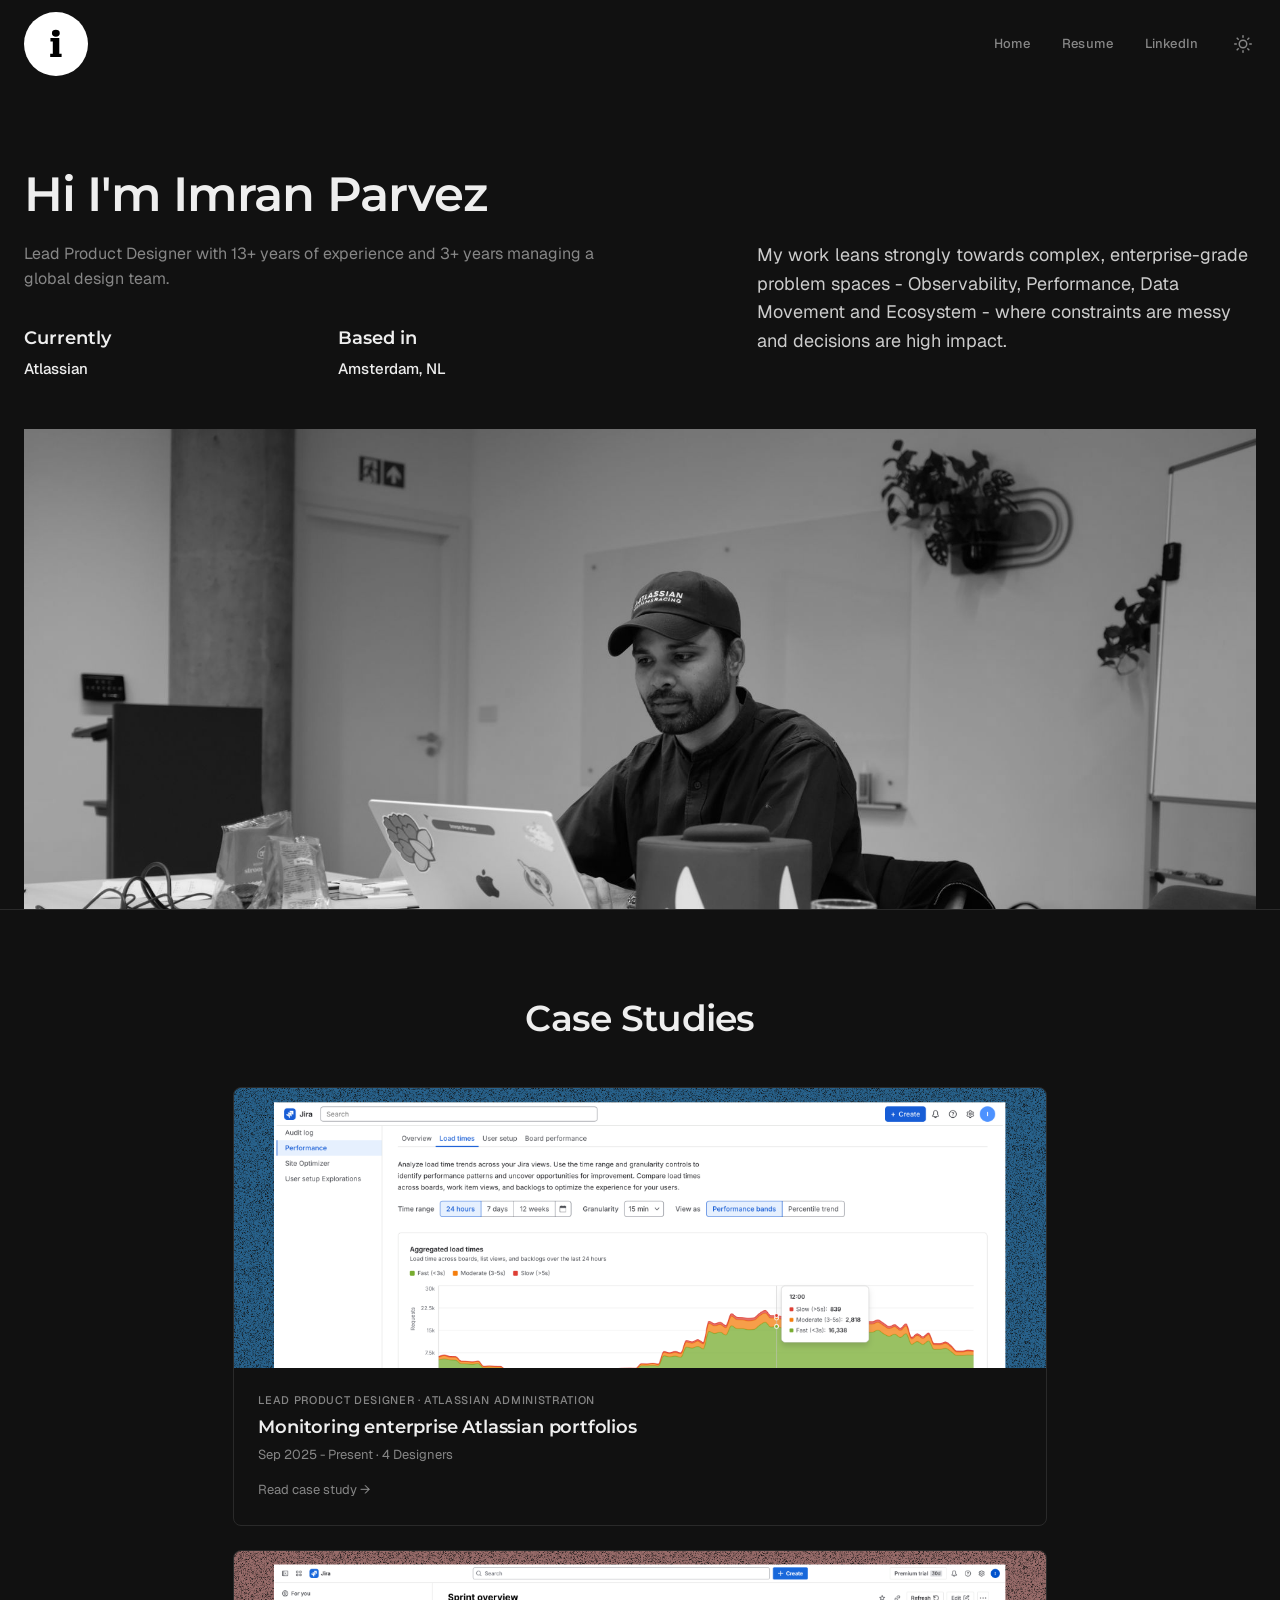
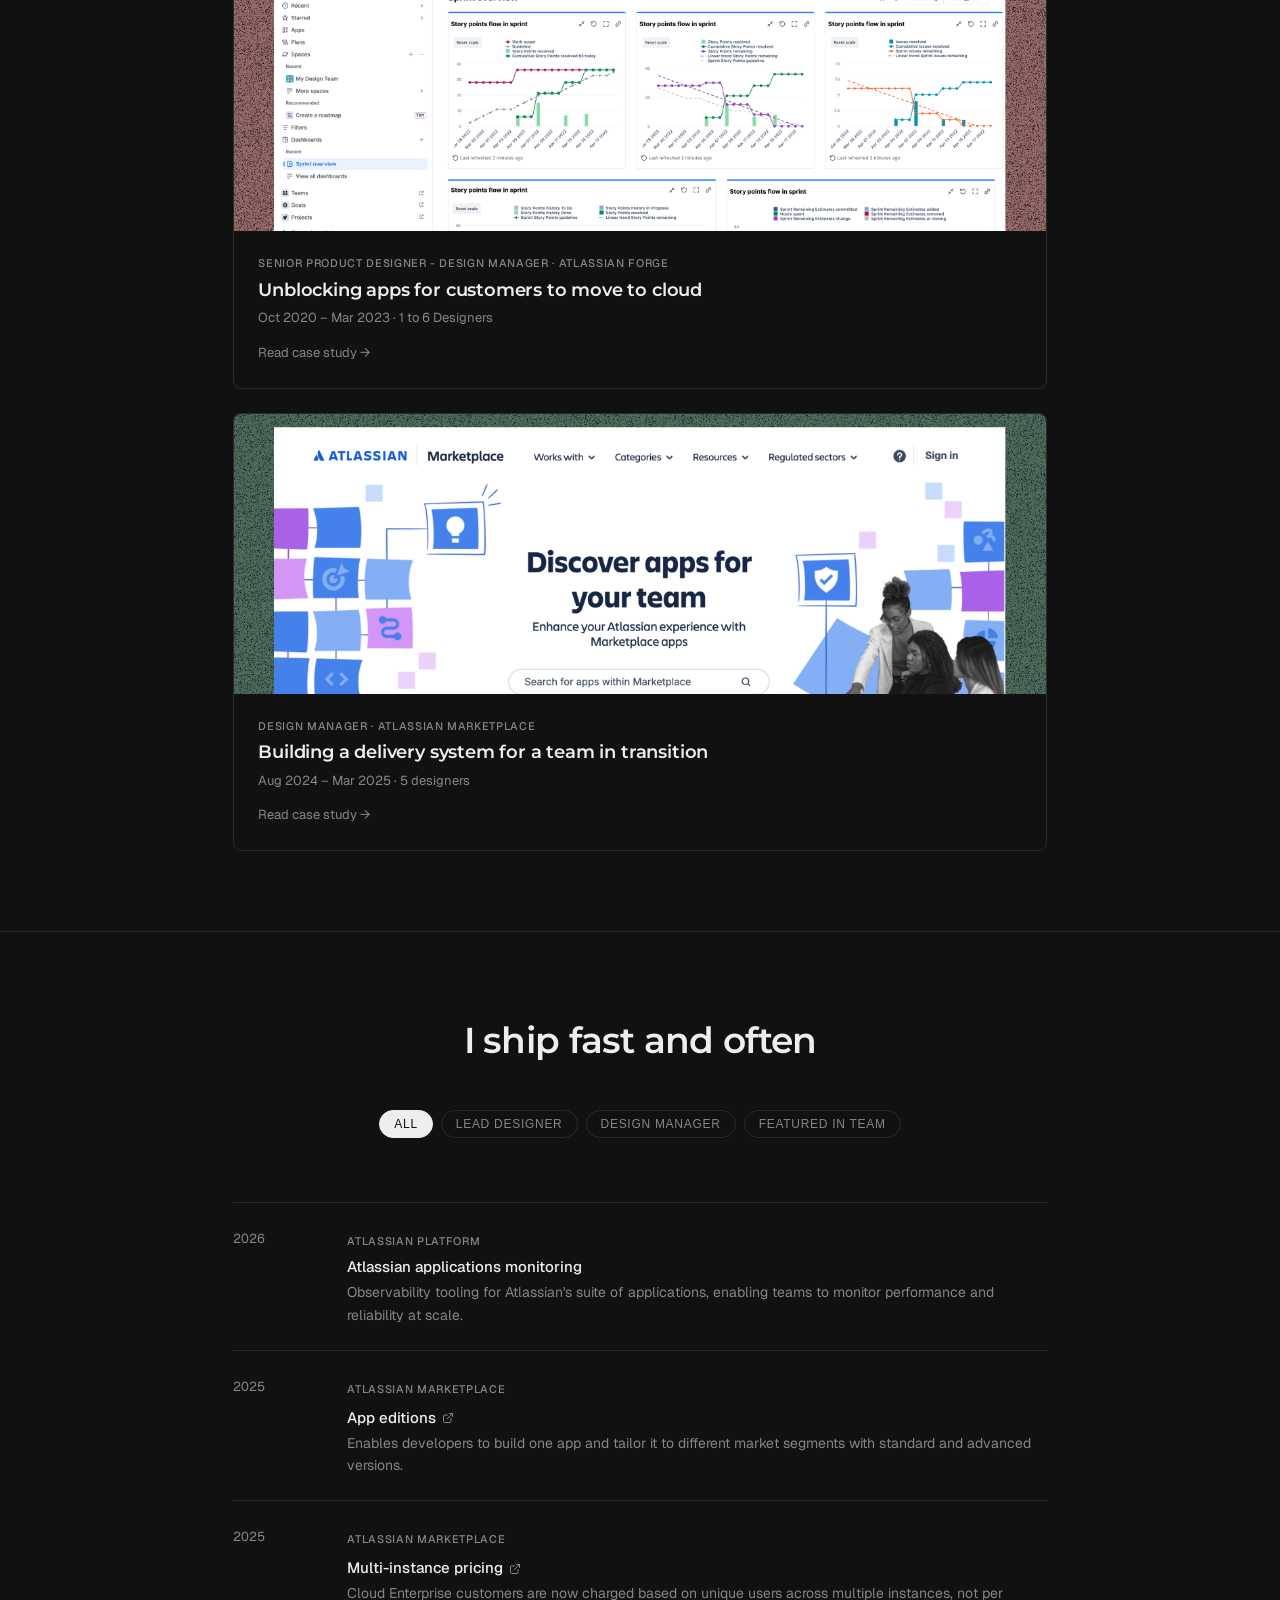
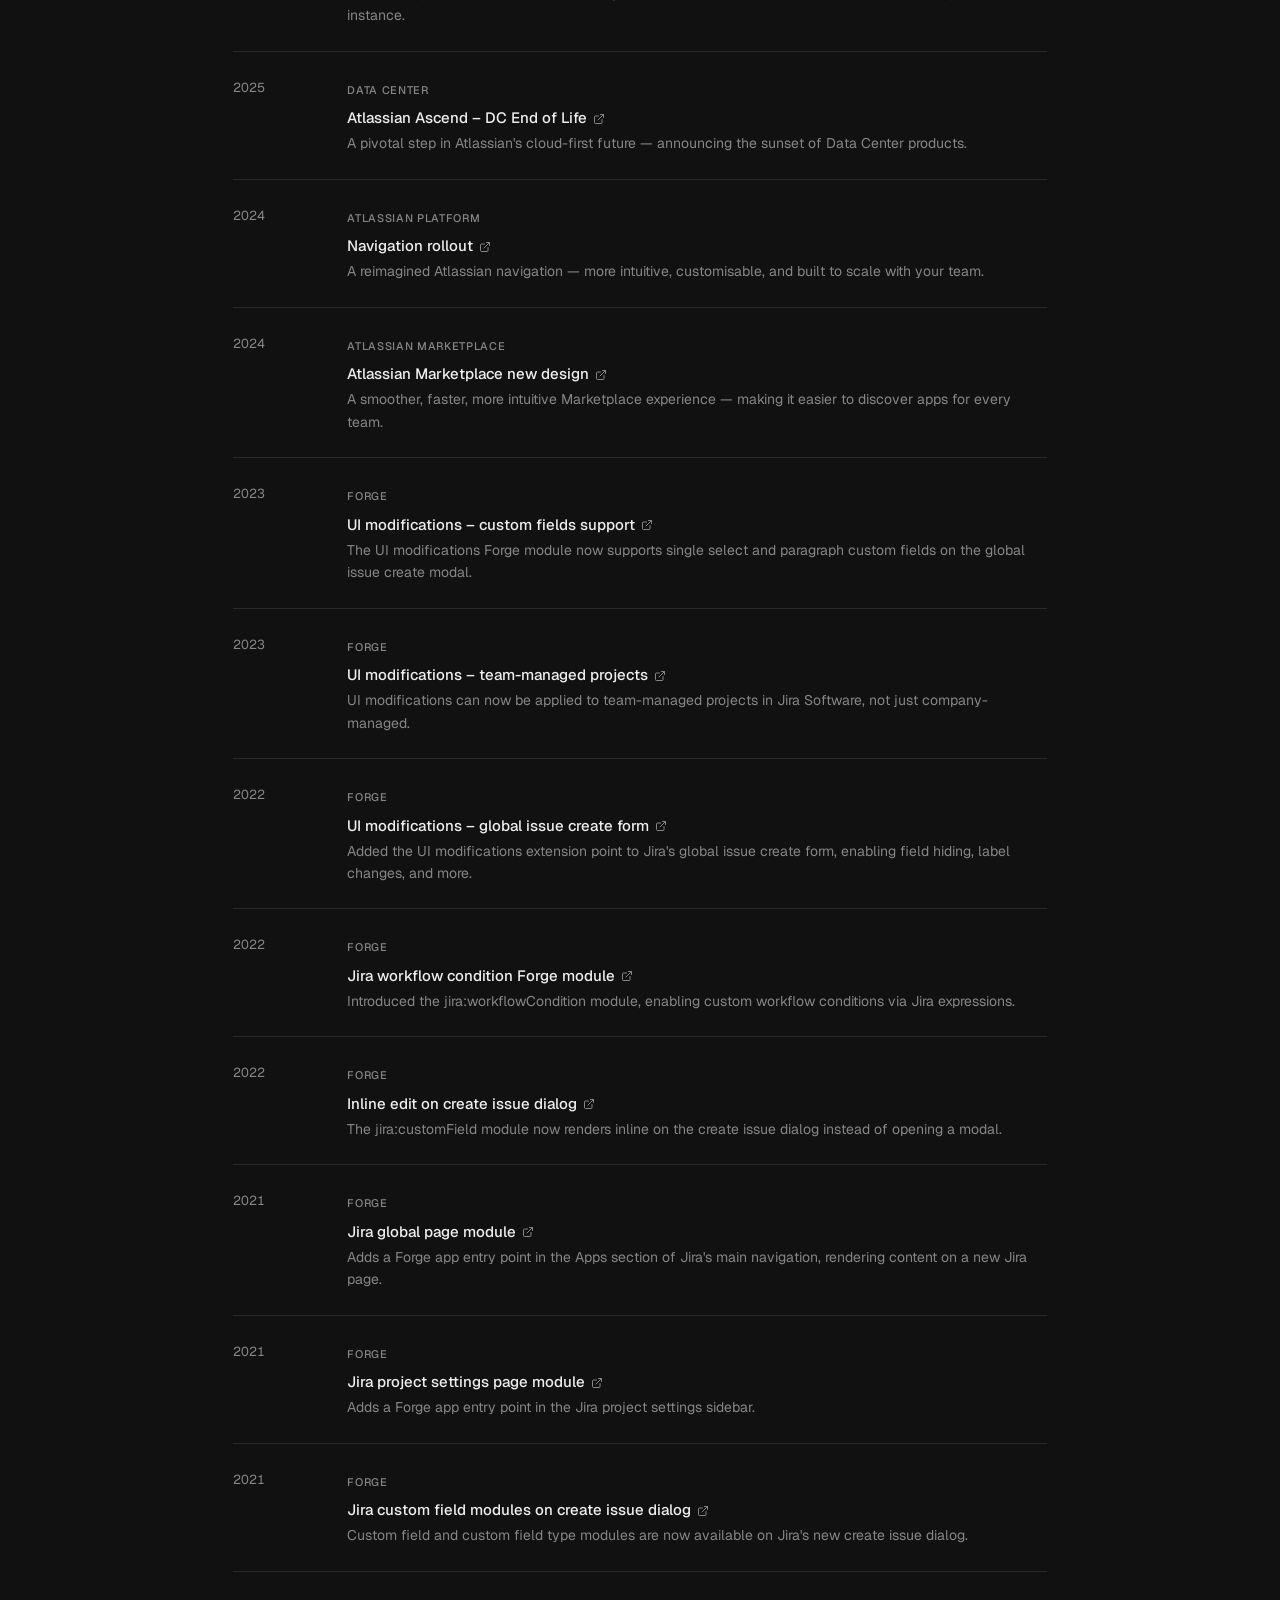
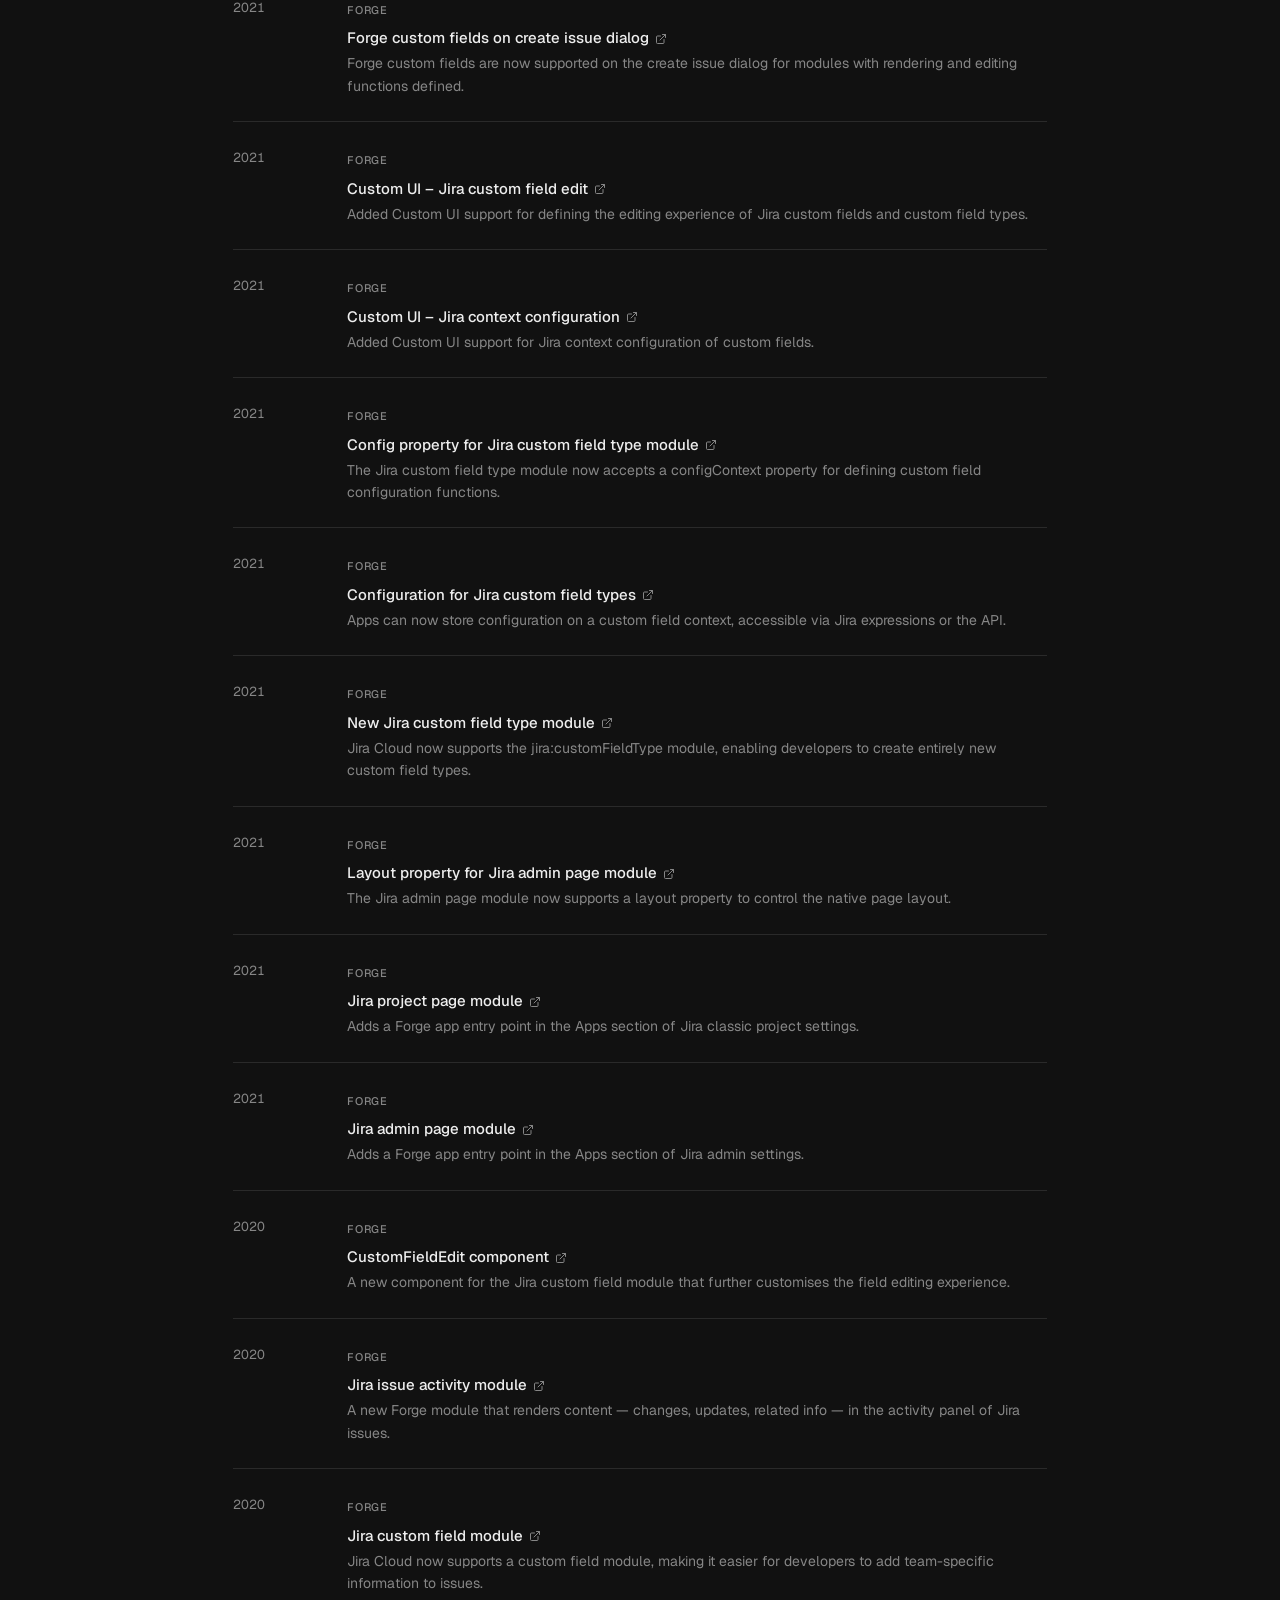
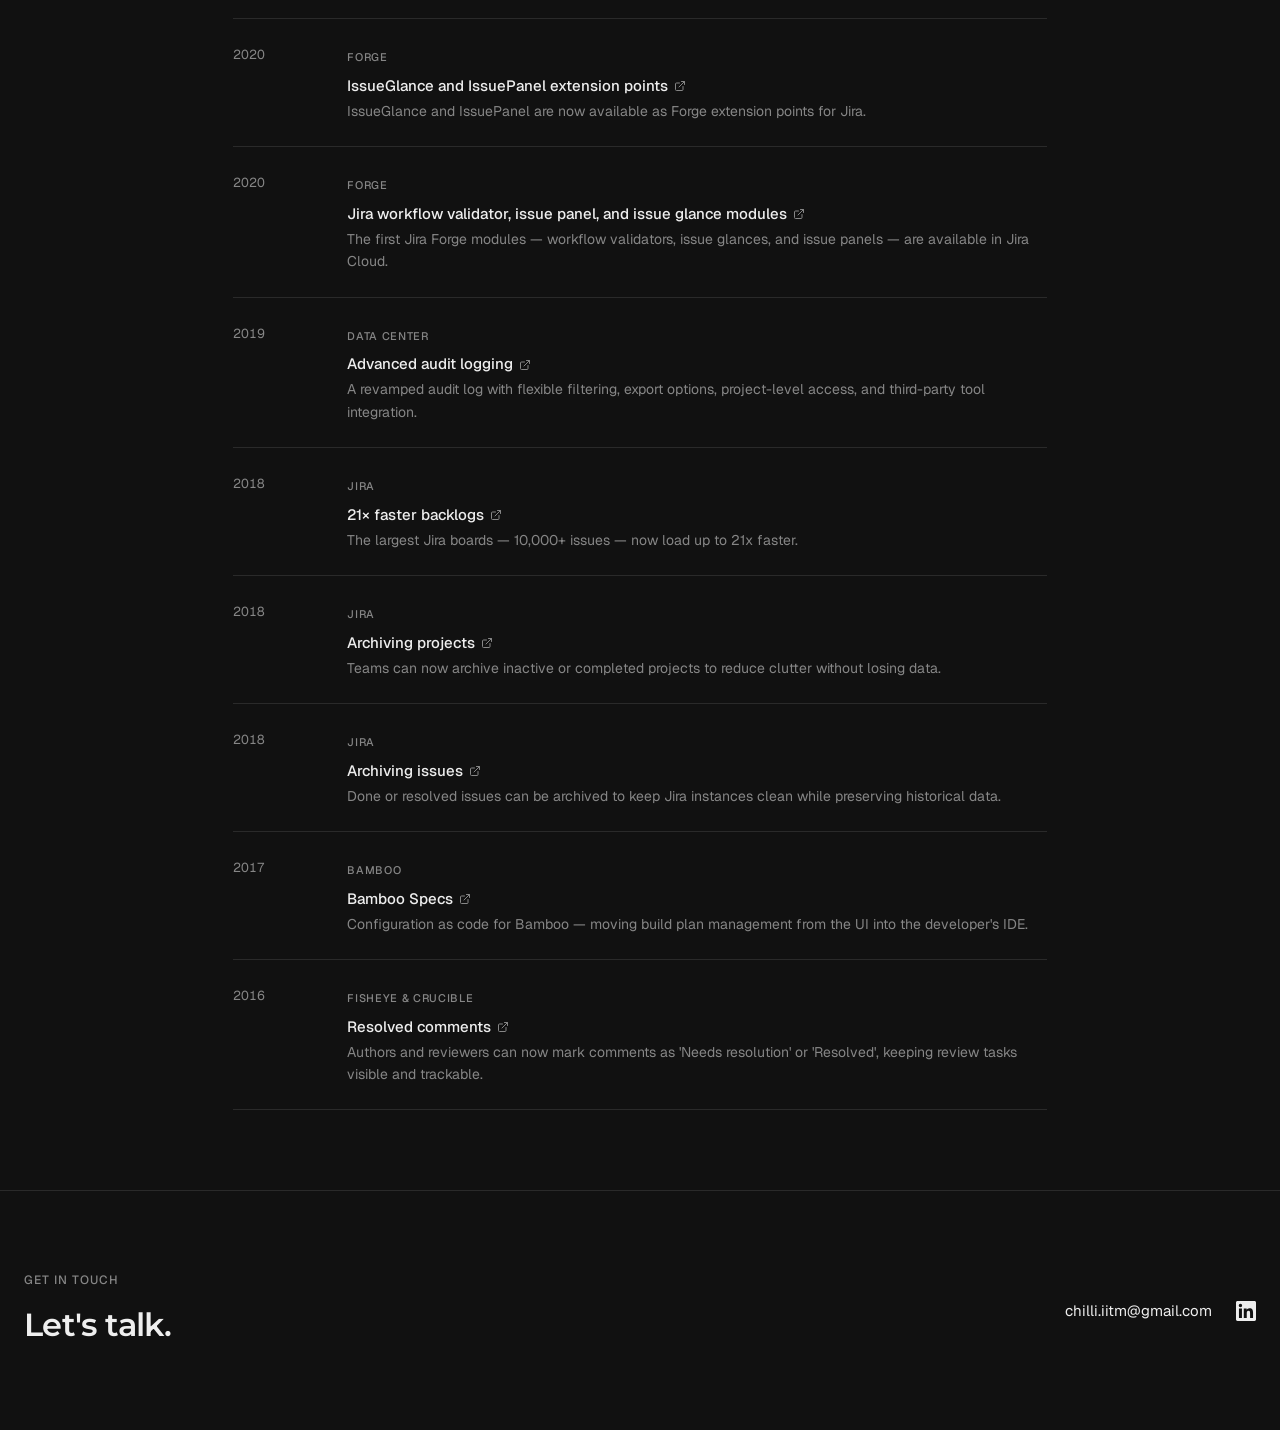
==== commit b6bf4487: "deploy: imranparvez/imran-26-source@f67594a670f6e86e66af5acfbd3c7c510261650f" ====
--- a/index.html
+++ b/index.html
@@ -1,7 +1,7 @@
-<!DOCTYPE html><html lang="en" data-astro-cid-j7pv25f6> <head><meta charset="utf-8"><link rel="icon" type="image/svg+xml" href="/favicon.svg"><meta name="viewport" content="width=device-width"><meta name="generator" content="Astro v6.0.8"><title>Imran Parvez – Lead Product Designer</title><link rel="preconnect" href="https://fonts.googleapis.com"><link rel="preconnect" href="https://fonts.gstatic.com" crossorigin><link href="https://fonts.googleapis.com/css2?family=Geist:wght@400;500&family=Montserrat:wght@600&display=swap" rel="stylesheet"><script data-goatcounter="https://imparvez.goatcounter.com/count" async src="//gc.zgo.at/count.js"></script><script>
+<!DOCTYPE html><html lang="en" data-astro-cid-j7pv25f6> <head><meta charset="utf-8"><link rel="icon" type="image/svg+xml" href="/logo-black.svg"><meta name="viewport" content="width=device-width"><meta name="generator" content="Astro v6.0.8"><title>Imran Parvez – Lead Product Designer</title><meta property="og:type" content="website"><meta property="og:url" content="https://imranparvez.com/"><meta property="og:title" content="Imran Parvez Portfolio"><meta property="og:image" content="https://imranparvez.com/link-preview.png"><meta name="twitter:card" content="summary_large_image"><meta name="twitter:title" content="Imran Parvez Portfolio"><meta name="twitter:image" content="https://imranparvez.com/link-preview.png"><link rel="preconnect" href="https://fonts.googleapis.com"><link rel="preconnect" href="https://fonts.gstatic.com" crossorigin><link href="https://fonts.googleapis.com/css2?family=Geist:wght@400;500&family=Montserrat:wght@600&display=swap" rel="stylesheet"><script data-goatcounter="https://imparvez.goatcounter.com/count" async src="//gc.zgo.at/count.js"></script><script>
       (function() {
         if (localStorage.getItem('theme') !== 'light') {
           document.documentElement.classList.add('dark');
         }
       })();
-    </script><link rel="stylesheet" href="/_astro/index@_@astro.03rSuH0V.css"></head> <body data-astro-cid-j7pv25f6> <!-- TOP NAV --> <nav class="topnav" data-astro-cid-j7pv25f6> <div class="topnav__inner" data-astro-cid-j7pv25f6> <a href="/" class="topnav__logo" aria-label="Home" data-astro-cid-j7pv25f6> <img src="/logo-black.svg" alt="Imran Parvez" data-astro-cid-j7pv25f6> </a> <div class="topnav__links" data-astro-cid-j7pv25f6> <a href="/" class="topnav__link" data-astro-cid-j7pv25f6>Home</a> <a href="/imran-resume-2026-3.pdf" class="topnav__link" target="_blank" rel="noopener noreferrer" data-astro-cid-j7pv25f6>Resume</a> <a href="https://www.linkedin.com/in/imranparvez1/" class="topnav__link" target="_blank" rel="noopener noreferrer" data-astro-cid-j7pv25f6>LinkedIn</a> <button id="theme-toggle" class="topnav__toggle" aria-label="Toggle theme" data-astro-cid-j7pv25f6> <!-- Sun: shown in dark mode --> <svg class="icon-sun" xmlns="http://www.w3.org/2000/svg" viewBox="0 0 24 24" fill="none" stroke="currentColor" stroke-width="2" stroke-linecap="round" stroke-linejoin="round" data-astro-cid-j7pv25f6> <circle cx="12" cy="12" r="5" data-astro-cid-j7pv25f6></circle><line x1="12" y1="1" x2="12" y2="3" data-astro-cid-j7pv25f6></line><line x1="12" y1="21" x2="12" y2="23" data-astro-cid-j7pv25f6></line><line x1="4.22" y1="4.22" x2="5.64" y2="5.64" data-astro-cid-j7pv25f6></line><line x1="18.36" y1="18.36" x2="19.78" y2="19.78" data-astro-cid-j7pv25f6></line><line x1="1" y1="12" x2="3" y2="12" data-astro-cid-j7pv25f6></line><line x1="21" y1="12" x2="23" y2="12" data-astro-cid-j7pv25f6></line><line x1="4.22" y1="19.78" x2="5.64" y2="18.36" data-astro-cid-j7pv25f6></line><line x1="18.36" y1="5.64" x2="19.78" y2="4.22" data-astro-cid-j7pv25f6></line> </svg> <!-- Moon: shown in light mode --> <svg class="icon-moon" xmlns="http://www.w3.org/2000/svg" viewBox="0 0 24 24" fill="none" stroke="currentColor" stroke-width="2" stroke-linecap="round" stroke-linejoin="round" data-astro-cid-j7pv25f6> <path d="M21 12.79A9 9 0 1 1 11.21 3 7 7 0 0 0 21 12.79z" data-astro-cid-j7pv25f6></path> </svg> </button> </div> </div> </nav> <!-- HEADER --> <header class="header" data-astro-cid-j7pv25f6> <div class="container" data-astro-cid-j7pv25f6> <div class="grid" data-astro-cid-j7pv25f6> <div class="header__name-row" data-astro-cid-j7pv25f6> <h1 class="header__name" data-astro-cid-j7pv25f6>Hi I'm Imran Parvez</h1> </div> <div class="header__left" data-astro-cid-j7pv25f6> <p class="header__title" data-astro-cid-j7pv25f6>Lead Product Designer with 13+ years of experience and 3+ years managing a global design team.</p> <div class="header__meta" data-astro-cid-j7pv25f6> <div class="header__meta-item" data-astro-cid-j7pv25f6> <h2 class="header__meta-label" data-astro-cid-j7pv25f6>Currently</h2> <p class="header__meta-value" data-astro-cid-j7pv25f6>Atlassian</p> </div> <div class="header__meta-item" data-astro-cid-j7pv25f6> <h2 class="header__meta-label" data-astro-cid-j7pv25f6>Based in</h2> <p class="header__meta-value" data-astro-cid-j7pv25f6>Amsterdam, NL</p> </div> </div> </div> <div class="header__right" data-astro-cid-j7pv25f6> <p class="header__bio" data-astro-cid-j7pv25f6>My work leans strongly towards complex, enterprise-grade problem spaces - Observability, Performance, Data Movement and Ecosystem - where constraints are messy and decisions are high impact.</p> </div> </div> </div> <div class="header__photo" data-astro-cid-j7pv25f6> <img src="/Hero-1.jpeg" alt="Imran Parvez" data-astro-cid-j7pv25f6> </div> </header> <!-- CASE STUDIES --> <section class="case-studies" data-astro-cid-j7pv25f6> <div class="container" data-astro-cid-j7pv25f6> <div class="grid" data-astro-cid-j7pv25f6> <h2 class="case-studies__title" data-astro-cid-j7pv25f6>Case Studies</h2> <div class="cs-list" data-astro-cid-j7pv25f6> <a href="/case-studies/unblocking-apps" class="cs-card" data-astro-cid-j7pv25f6> <div class="cs-card__hero" data-astro-cid-j7pv25f6> <img src="/case-study-02-hero.png" alt="Unblocking apps for customers to move to cloud" data-astro-cid-j7pv25f6> </div> <div class="cs-card__body" data-astro-cid-j7pv25f6> <p class="cs-card__label" data-astro-cid-j7pv25f6>Senior Product Designer - Design Manager · Atlassian forge</p> <h3 class="cs-card__title" data-astro-cid-j7pv25f6>Unblocking apps for customers to move to cloud</h3> <p class="cs-card__meta" data-astro-cid-j7pv25f6>Oct 2020 – Mar 2023 · 1 to 6 Designers</p> <span class="cs-card__arrow" data-astro-cid-j7pv25f6>Read case study →</span> </div> </a><a href="/case-studies/app-monitoring" class="cs-card" data-astro-cid-j7pv25f6> <div class="cs-card__hero" data-astro-cid-j7pv25f6> <img src="/case-study-03-hero.png" alt="Monitoring enterprise Atlassian portfolios" data-astro-cid-j7pv25f6> </div> <div class="cs-card__body" data-astro-cid-j7pv25f6> <p class="cs-card__label" data-astro-cid-j7pv25f6>Lead Product Designer · Atlassian Administration</p> <h3 class="cs-card__title" data-astro-cid-j7pv25f6>Monitoring enterprise Atlassian portfolios</h3> <p class="cs-card__meta" data-astro-cid-j7pv25f6>Sep 2025 - Present · 4 Designers</p> <span class="cs-card__arrow" data-astro-cid-j7pv25f6>Read case study →</span> </div> </a><a href="/case-studies/building-sprints" class="cs-card" data-astro-cid-j7pv25f6> <div class="cs-card__hero" data-astro-cid-j7pv25f6> <img src="/case-study-01-hero.png" alt="Building a delivery system for a team in transition" data-astro-cid-j7pv25f6> </div> <div class="cs-card__body" data-astro-cid-j7pv25f6> <p class="cs-card__label" data-astro-cid-j7pv25f6>Design Manager · Atlassian Marketplace</p> <h3 class="cs-card__title" data-astro-cid-j7pv25f6>Building a delivery system for a team in transition</h3> <p class="cs-card__meta" data-astro-cid-j7pv25f6>Aug 2024 – Mar 2025 · 5 designers</p> <span class="cs-card__arrow" data-astro-cid-j7pv25f6>Read case study →</span> </div> </a> </div> </div> </div> </section> <!-- SHIPPED --> <section class="shipped" data-astro-cid-j7pv25f6> <div class="container" data-astro-cid-j7pv25f6> <div class="grid" data-astro-cid-j7pv25f6> <h2 class="shipped__title" data-astro-cid-j7pv25f6>I ship fast and often</h2> <div class="filter-bar" data-astro-cid-j7pv25f6> <div class="filter-pills" data-astro-cid-j7pv25f6> <button class="filter-pill is-active" data-filter="all" data-astro-cid-j7pv25f6>All</button> <button class="filter-pill" data-filter="Lead Designer" data-astro-cid-j7pv25f6>Lead Designer</button> <button class="filter-pill" data-filter="Design Manager" data-astro-cid-j7pv25f6>Design Manager</button> <button class="filter-pill" data-filter="featured" data-astro-cid-j7pv25f6>Featured in Team</button> </div> </div> <div class="team-callout" data-astro-cid-j7pv25f6> <p class="team-callout__label" data-astro-cid-j7pv25f6>About Team</p> <p class="team-callout__body" data-astro-cid-j7pv25f6>Team is Atlassian's flagship annual conference held in Anaheim, California. The top releases for our customers are announced here.</p> </div> <div class="shipped__list" data-astro-cid-j7pv25f6> <div class="changelog-entry" data-role="Lead Designer" data-featured="false" data-astro-cid-j7pv25f6> <span class="changelog-year" data-astro-cid-j7pv25f6>2026</span> <div class="changelog-content" data-astro-cid-j7pv25f6> <div class="changelog-meta" data-astro-cid-j7pv25f6> <span class="changelog-product" data-astro-cid-j7pv25f6>Atlassian Platform</span> </div> <span class="changelog-name--no-link" data-astro-cid-j7pv25f6>Atlassian applications monitoring</span> <p class="changelog-description" data-astro-cid-j7pv25f6>Observability tooling for Atlassian&#39;s suite of applications, enabling teams to monitor performance and reliability at scale.</p> </div> </div><div class="changelog-entry" data-role="Design Manager" data-featured="true" data-astro-cid-j7pv25f6> <span class="changelog-year" data-astro-cid-j7pv25f6>2025</span> <div class="changelog-content" data-astro-cid-j7pv25f6> <div class="changelog-meta" data-astro-cid-j7pv25f6> <span class="changelog-product" data-astro-cid-j7pv25f6>Atlassian Marketplace</span> </div> <a href="https://www.atlassian.com/blog/developer/app-editions-are-live" class="changelog-name" target="_blank" rel="noopener noreferrer" data-astro-cid-j7pv25f6> App editions <svg xmlns="http://www.w3.org/2000/svg" viewBox="0 0 24 24" fill="none" stroke="currentColor" stroke-width="2" stroke-linecap="round" stroke-linejoin="round" data-astro-cid-j7pv25f6> <path d="M18 13v6a2 2 0 0 1-2 2H5a2 2 0 0 1-2-2V8a2 2 0 0 1 2-2h6" data-astro-cid-j7pv25f6></path><polyline points="15 3 21 3 21 9" data-astro-cid-j7pv25f6></polyline><line x1="10" y1="14" x2="21" y2="3" data-astro-cid-j7pv25f6></line> </svg> </a> <p class="changelog-description" data-astro-cid-j7pv25f6>Enables developers to build one app and tailor it to different market segments with standard and advanced versions.</p> </div> </div><div class="changelog-entry" data-role="Design Manager" data-featured="false" data-astro-cid-j7pv25f6> <span class="changelog-year" data-astro-cid-j7pv25f6>2025</span> <div class="changelog-content" data-astro-cid-j7pv25f6> <div class="changelog-meta" data-astro-cid-j7pv25f6> <span class="changelog-product" data-astro-cid-j7pv25f6>Atlassian Marketplace</span> </div> <a href="https://developer.atlassian.com/platform/marketplace/changelog/#CHANGE-2919" class="changelog-name" target="_blank" rel="noopener noreferrer" data-astro-cid-j7pv25f6> Multi-instance pricing <svg xmlns="http://www.w3.org/2000/svg" viewBox="0 0 24 24" fill="none" stroke="currentColor" stroke-width="2" stroke-linecap="round" stroke-linejoin="round" data-astro-cid-j7pv25f6> <path d="M18 13v6a2 2 0 0 1-2 2H5a2 2 0 0 1-2-2V8a2 2 0 0 1 2-2h6" data-astro-cid-j7pv25f6></path><polyline points="15 3 21 3 21 9" data-astro-cid-j7pv25f6></polyline><line x1="10" y1="14" x2="21" y2="3" data-astro-cid-j7pv25f6></line> </svg> </a> <p class="changelog-description" data-astro-cid-j7pv25f6>Cloud Enterprise customers are now charged based on unique users across multiple instances, not per instance.</p> </div> </div><div class="changelog-entry" data-role="Design Manager" data-featured="false" data-astro-cid-j7pv25f6> <span class="changelog-year" data-astro-cid-j7pv25f6>2025</span> <div class="changelog-content" data-astro-cid-j7pv25f6> <div class="changelog-meta" data-astro-cid-j7pv25f6> <span class="changelog-product" data-astro-cid-j7pv25f6>Data Center</span> </div> <a href="https://www.atlassian.com/blog/announcements/atlassian-ascend" class="changelog-name" target="_blank" rel="noopener noreferrer" data-astro-cid-j7pv25f6> Atlassian Ascend – DC End of Life <svg xmlns="http://www.w3.org/2000/svg" viewBox="0 0 24 24" fill="none" stroke="currentColor" stroke-width="2" stroke-linecap="round" stroke-linejoin="round" data-astro-cid-j7pv25f6> <path d="M18 13v6a2 2 0 0 1-2 2H5a2 2 0 0 1-2-2V8a2 2 0 0 1 2-2h6" data-astro-cid-j7pv25f6></path><polyline points="15 3 21 3 21 9" data-astro-cid-j7pv25f6></polyline><line x1="10" y1="14" x2="21" y2="3" data-astro-cid-j7pv25f6></line> </svg> </a> <p class="changelog-description" data-astro-cid-j7pv25f6>A pivotal step in Atlassian&#39;s cloud-first future — announcing the sunset of Data Center products.</p> </div> </div><div class="changelog-entry" data-role="Design Manager" data-featured="true" data-astro-cid-j7pv25f6> <span class="changelog-year" data-astro-cid-j7pv25f6>2024</span> <div class="changelog-content" data-astro-cid-j7pv25f6> <div class="changelog-meta" data-astro-cid-j7pv25f6> <span class="changelog-product" data-astro-cid-j7pv25f6>Atlassian Platform</span> </div> <a href="https://www.atlassian.com/blog/announcements/introducing-new-navigation" class="changelog-name" target="_blank" rel="noopener noreferrer" data-astro-cid-j7pv25f6> Navigation rollout <svg xmlns="http://www.w3.org/2000/svg" viewBox="0 0 24 24" fill="none" stroke="currentColor" stroke-width="2" stroke-linecap="round" stroke-linejoin="round" data-astro-cid-j7pv25f6> <path d="M18 13v6a2 2 0 0 1-2 2H5a2 2 0 0 1-2-2V8a2 2 0 0 1 2-2h6" data-astro-cid-j7pv25f6></path><polyline points="15 3 21 3 21 9" data-astro-cid-j7pv25f6></polyline><line x1="10" y1="14" x2="21" y2="3" data-astro-cid-j7pv25f6></line> </svg> </a> <p class="changelog-description" data-astro-cid-j7pv25f6>A reimagined Atlassian navigation — more intuitive, customisable, and built to scale with your team.</p> </div> </div><div class="changelog-entry" data-role="Design Manager" data-featured="true" data-astro-cid-j7pv25f6> <span class="changelog-year" data-astro-cid-j7pv25f6>2024</span> <div class="changelog-content" data-astro-cid-j7pv25f6> <div class="changelog-meta" data-astro-cid-j7pv25f6> <span class="changelog-product" data-astro-cid-j7pv25f6>Atlassian Marketplace</span> </div> <a href="https://www.youtube.com/watch?v=tHjQkDpF4_g" class="changelog-name" target="_blank" rel="noopener noreferrer" data-astro-cid-j7pv25f6> Atlassian Marketplace new design <svg xmlns="http://www.w3.org/2000/svg" viewBox="0 0 24 24" fill="none" stroke="currentColor" stroke-width="2" stroke-linecap="round" stroke-linejoin="round" data-astro-cid-j7pv25f6> <path d="M18 13v6a2 2 0 0 1-2 2H5a2 2 0 0 1-2-2V8a2 2 0 0 1 2-2h6" data-astro-cid-j7pv25f6></path><polyline points="15 3 21 3 21 9" data-astro-cid-j7pv25f6></polyline><line x1="10" y1="14" x2="21" y2="3" data-astro-cid-j7pv25f6></line> </svg> </a> <p class="changelog-description" data-astro-cid-j7pv25f6>A smoother, faster, more intuitive Marketplace experience — making it easier to discover apps for every team.</p> </div> </div><div class="changelog-entry" data-role="Design Manager" data-featured="false" data-astro-cid-j7pv25f6> <span class="changelog-year" data-astro-cid-j7pv25f6>2023</span> <div class="changelog-content" data-astro-cid-j7pv25f6> <div class="changelog-meta" data-astro-cid-j7pv25f6> <span class="changelog-product" data-astro-cid-j7pv25f6>Forge</span> </div> <a href="https://developer.atlassian.com/platform/forge/manifest-reference/modules/jira-ui-modifications/" class="changelog-name" target="_blank" rel="noopener noreferrer" data-astro-cid-j7pv25f6> UI modifications – custom fields support <svg xmlns="http://www.w3.org/2000/svg" viewBox="0 0 24 24" fill="none" stroke="currentColor" stroke-width="2" stroke-linecap="round" stroke-linejoin="round" data-astro-cid-j7pv25f6> <path d="M18 13v6a2 2 0 0 1-2 2H5a2 2 0 0 1-2-2V8a2 2 0 0 1 2-2h6" data-astro-cid-j7pv25f6></path><polyline points="15 3 21 3 21 9" data-astro-cid-j7pv25f6></polyline><line x1="10" y1="14" x2="21" y2="3" data-astro-cid-j7pv25f6></line> </svg> </a> <p class="changelog-description" data-astro-cid-j7pv25f6>The UI modifications Forge module now supports single select and paragraph custom fields on the global issue create modal.</p> </div> </div><div class="changelog-entry" data-role="Design Manager" data-featured="false" data-astro-cid-j7pv25f6> <span class="changelog-year" data-astro-cid-j7pv25f6>2023</span> <div class="changelog-content" data-astro-cid-j7pv25f6> <div class="changelog-meta" data-astro-cid-j7pv25f6> <span class="changelog-product" data-astro-cid-j7pv25f6>Forge</span> </div> <a href="https://developer.atlassian.com/platform/forge/manifest-reference/modules/jira-ui-modifications/" class="changelog-name" target="_blank" rel="noopener noreferrer" data-astro-cid-j7pv25f6> UI modifications – team-managed projects <svg xmlns="http://www.w3.org/2000/svg" viewBox="0 0 24 24" fill="none" stroke="currentColor" stroke-width="2" stroke-linecap="round" stroke-linejoin="round" data-astro-cid-j7pv25f6> <path d="M18 13v6a2 2 0 0 1-2 2H5a2 2 0 0 1-2-2V8a2 2 0 0 1 2-2h6" data-astro-cid-j7pv25f6></path><polyline points="15 3 21 3 21 9" data-astro-cid-j7pv25f6></polyline><line x1="10" y1="14" x2="21" y2="3" data-astro-cid-j7pv25f6></line> </svg> </a> <p class="changelog-description" data-astro-cid-j7pv25f6>UI modifications can now be applied to team-managed projects in Jira Software, not just company-managed.</p> </div> </div><div class="changelog-entry" data-role="Lead Designer" data-featured="false" data-astro-cid-j7pv25f6> <span class="changelog-year" data-astro-cid-j7pv25f6>2022</span> <div class="changelog-content" data-astro-cid-j7pv25f6> <div class="changelog-meta" data-astro-cid-j7pv25f6> <span class="changelog-product" data-astro-cid-j7pv25f6>Forge</span> </div> <a href="https://developer.atlassian.com/platform/forge/changelog/#CHANGE-669" class="changelog-name" target="_blank" rel="noopener noreferrer" data-astro-cid-j7pv25f6> UI modifications – global issue create form <svg xmlns="http://www.w3.org/2000/svg" viewBox="0 0 24 24" fill="none" stroke="currentColor" stroke-width="2" stroke-linecap="round" stroke-linejoin="round" data-astro-cid-j7pv25f6> <path d="M18 13v6a2 2 0 0 1-2 2H5a2 2 0 0 1-2-2V8a2 2 0 0 1 2-2h6" data-astro-cid-j7pv25f6></path><polyline points="15 3 21 3 21 9" data-astro-cid-j7pv25f6></polyline><line x1="10" y1="14" x2="21" y2="3" data-astro-cid-j7pv25f6></line> </svg> </a> <p class="changelog-description" data-astro-cid-j7pv25f6>Added the UI modifications extension point to Jira&#39;s global issue create form, enabling field hiding, label changes, and more.</p> </div> </div><div class="changelog-entry" data-role="Lead Designer" data-featured="false" data-astro-cid-j7pv25f6> <span class="changelog-year" data-astro-cid-j7pv25f6>2022</span> <div class="changelog-content" data-astro-cid-j7pv25f6> <div class="changelog-meta" data-astro-cid-j7pv25f6> <span class="changelog-product" data-astro-cid-j7pv25f6>Forge</span> </div> <a href="https://developer.atlassian.com/platform/forge/changelog/#CHANGE-653" class="changelog-name" target="_blank" rel="noopener noreferrer" data-astro-cid-j7pv25f6> Jira workflow condition Forge module <svg xmlns="http://www.w3.org/2000/svg" viewBox="0 0 24 24" fill="none" stroke="currentColor" stroke-width="2" stroke-linecap="round" stroke-linejoin="round" data-astro-cid-j7pv25f6> <path d="M18 13v6a2 2 0 0 1-2 2H5a2 2 0 0 1-2-2V8a2 2 0 0 1 2-2h6" data-astro-cid-j7pv25f6></path><polyline points="15 3 21 3 21 9" data-astro-cid-j7pv25f6></polyline><line x1="10" y1="14" x2="21" y2="3" data-astro-cid-j7pv25f6></line> </svg> </a> <p class="changelog-description" data-astro-cid-j7pv25f6>Introduced the jira:workflowCondition module, enabling custom workflow conditions via Jira expressions.</p> </div> </div><div class="changelog-entry" data-role="Lead Designer" data-featured="false" data-astro-cid-j7pv25f6> <span class="changelog-year" data-astro-cid-j7pv25f6>2022</span> <div class="changelog-content" data-astro-cid-j7pv25f6> <div class="changelog-meta" data-astro-cid-j7pv25f6> <span class="changelog-product" data-astro-cid-j7pv25f6>Forge</span> </div> <a href="https://developer.atlassian.com/platform/forge/changelog/#CHANGE-623" class="changelog-name" target="_blank" rel="noopener noreferrer" data-astro-cid-j7pv25f6> Inline edit on create issue dialog <svg xmlns="http://www.w3.org/2000/svg" viewBox="0 0 24 24" fill="none" stroke="currentColor" stroke-width="2" stroke-linecap="round" stroke-linejoin="round" data-astro-cid-j7pv25f6> <path d="M18 13v6a2 2 0 0 1-2 2H5a2 2 0 0 1-2-2V8a2 2 0 0 1 2-2h6" data-astro-cid-j7pv25f6></path><polyline points="15 3 21 3 21 9" data-astro-cid-j7pv25f6></polyline><line x1="10" y1="14" x2="21" y2="3" data-astro-cid-j7pv25f6></line> </svg> </a> <p class="changelog-description" data-astro-cid-j7pv25f6>The jira:customField module now renders inline on the create issue dialog instead of opening a modal.</p> </div> </div><div class="changelog-entry" data-role="Lead Designer" data-featured="false" data-astro-cid-j7pv25f6> <span class="changelog-year" data-astro-cid-j7pv25f6>2021</span> <div class="changelog-content" data-astro-cid-j7pv25f6> <div class="changelog-meta" data-astro-cid-j7pv25f6> <span class="changelog-product" data-astro-cid-j7pv25f6>Forge</span> </div> <a href="https://developer.atlassian.com/platform/forge/changelog/#CHANGE-483" class="changelog-name" target="_blank" rel="noopener noreferrer" data-astro-cid-j7pv25f6> Jira global page module <svg xmlns="http://www.w3.org/2000/svg" viewBox="0 0 24 24" fill="none" stroke="currentColor" stroke-width="2" stroke-linecap="round" stroke-linejoin="round" data-astro-cid-j7pv25f6> <path d="M18 13v6a2 2 0 0 1-2 2H5a2 2 0 0 1-2-2V8a2 2 0 0 1 2-2h6" data-astro-cid-j7pv25f6></path><polyline points="15 3 21 3 21 9" data-astro-cid-j7pv25f6></polyline><line x1="10" y1="14" x2="21" y2="3" data-astro-cid-j7pv25f6></line> </svg> </a> <p class="changelog-description" data-astro-cid-j7pv25f6>Adds a Forge app entry point in the Apps section of Jira&#39;s main navigation, rendering content on a new Jira page.</p> </div> </div><div class="changelog-entry" data-role="Lead Designer" data-featured="false" data-astro-cid-j7pv25f6> <span class="changelog-year" data-astro-cid-j7pv25f6>2021</span> <div class="changelog-content" data-astro-cid-j7pv25f6> <div class="changelog-meta" data-astro-cid-j7pv25f6> <span class="changelog-product" data-astro-cid-j7pv25f6>Forge</span> </div> <a href="https://developer.atlassian.com/platform/forge/changelog/#CHANGE-482" class="changelog-name" target="_blank" rel="noopener noreferrer" data-astro-cid-j7pv25f6> Jira project settings page module <svg xmlns="http://www.w3.org/2000/svg" viewBox="0 0 24 24" fill="none" stroke="currentColor" stroke-width="2" stroke-linecap="round" stroke-linejoin="round" data-astro-cid-j7pv25f6> <path d="M18 13v6a2 2 0 0 1-2 2H5a2 2 0 0 1-2-2V8a2 2 0 0 1 2-2h6" data-astro-cid-j7pv25f6></path><polyline points="15 3 21 3 21 9" data-astro-cid-j7pv25f6></polyline><line x1="10" y1="14" x2="21" y2="3" data-astro-cid-j7pv25f6></line> </svg> </a> <p class="changelog-description" data-astro-cid-j7pv25f6>Adds a Forge app entry point in the Jira project settings sidebar.</p> </div> </div><div class="changelog-entry" data-role="Lead Designer" data-featured="false" data-astro-cid-j7pv25f6> <span class="changelog-year" data-astro-cid-j7pv25f6>2021</span> <div class="changelog-content" data-astro-cid-j7pv25f6> <div class="changelog-meta" data-astro-cid-j7pv25f6> <span class="changelog-product" data-astro-cid-j7pv25f6>Forge</span> </div> <a href="https://developer.atlassian.com/platform/forge/changelog/#CHANGE-526" class="changelog-name" target="_blank" rel="noopener noreferrer" data-astro-cid-j7pv25f6> Jira custom field modules on create issue dialog <svg xmlns="http://www.w3.org/2000/svg" viewBox="0 0 24 24" fill="none" stroke="currentColor" stroke-width="2" stroke-linecap="round" stroke-linejoin="round" data-astro-cid-j7pv25f6> <path d="M18 13v6a2 2 0 0 1-2 2H5a2 2 0 0 1-2-2V8a2 2 0 0 1 2-2h6" data-astro-cid-j7pv25f6></path><polyline points="15 3 21 3 21 9" data-astro-cid-j7pv25f6></polyline><line x1="10" y1="14" x2="21" y2="3" data-astro-cid-j7pv25f6></line> </svg> </a> <p class="changelog-description" data-astro-cid-j7pv25f6>Custom field and custom field type modules are now available on Jira&#39;s new create issue dialog.</p> </div> </div><div class="changelog-entry" data-role="Lead Designer" data-featured="true" data-astro-cid-j7pv25f6> <span class="changelog-year" data-astro-cid-j7pv25f6>2021</span> <div class="changelog-content" data-astro-cid-j7pv25f6> <div class="changelog-meta" data-astro-cid-j7pv25f6> <span class="changelog-product" data-astro-cid-j7pv25f6>Forge</span> </div> <a href="https://developer.atlassian.com/platform/forge/changelog/#CHANGE-255" class="changelog-name" target="_blank" rel="noopener noreferrer" data-astro-cid-j7pv25f6> Forge custom fields on create issue dialog <svg xmlns="http://www.w3.org/2000/svg" viewBox="0 0 24 24" fill="none" stroke="currentColor" stroke-width="2" stroke-linecap="round" stroke-linejoin="round" data-astro-cid-j7pv25f6> <path d="M18 13v6a2 2 0 0 1-2 2H5a2 2 0 0 1-2-2V8a2 2 0 0 1 2-2h6" data-astro-cid-j7pv25f6></path><polyline points="15 3 21 3 21 9" data-astro-cid-j7pv25f6></polyline><line x1="10" y1="14" x2="21" y2="3" data-astro-cid-j7pv25f6></line> </svg> </a> <p class="changelog-description" data-astro-cid-j7pv25f6>Forge custom fields are now supported on the create issue dialog for modules with rendering and editing functions defined.</p> </div> </div><div class="changelog-entry" data-role="Lead Designer" data-featured="false" data-astro-cid-j7pv25f6> <span class="changelog-year" data-astro-cid-j7pv25f6>2021</span> <div class="changelog-content" data-astro-cid-j7pv25f6> <div class="changelog-meta" data-astro-cid-j7pv25f6> <span class="changelog-product" data-astro-cid-j7pv25f6>Forge</span> </div> <a href="https://developer.atlassian.com/platform/forge/changelog/#CHANGE-334" class="changelog-name" target="_blank" rel="noopener noreferrer" data-astro-cid-j7pv25f6> Custom UI – Jira custom field edit <svg xmlns="http://www.w3.org/2000/svg" viewBox="0 0 24 24" fill="none" stroke="currentColor" stroke-width="2" stroke-linecap="round" stroke-linejoin="round" data-astro-cid-j7pv25f6> <path d="M18 13v6a2 2 0 0 1-2 2H5a2 2 0 0 1-2-2V8a2 2 0 0 1 2-2h6" data-astro-cid-j7pv25f6></path><polyline points="15 3 21 3 21 9" data-astro-cid-j7pv25f6></polyline><line x1="10" y1="14" x2="21" y2="3" data-astro-cid-j7pv25f6></line> </svg> </a> <p class="changelog-description" data-astro-cid-j7pv25f6>Added Custom UI support for defining the editing experience of Jira custom fields and custom field types.</p> </div> </div><div class="changelog-entry" data-role="Lead Designer" data-featured="false" data-astro-cid-j7pv25f6> <span class="changelog-year" data-astro-cid-j7pv25f6>2021</span> <div class="changelog-content" data-astro-cid-j7pv25f6> <div class="changelog-meta" data-astro-cid-j7pv25f6> <span class="changelog-product" data-astro-cid-j7pv25f6>Forge</span> </div> <a href="https://developer.atlassian.com/platform/forge/changelog/#CHANGE-335" class="changelog-name" target="_blank" rel="noopener noreferrer" data-astro-cid-j7pv25f6> Custom UI – Jira context configuration <svg xmlns="http://www.w3.org/2000/svg" viewBox="0 0 24 24" fill="none" stroke="currentColor" stroke-width="2" stroke-linecap="round" stroke-linejoin="round" data-astro-cid-j7pv25f6> <path d="M18 13v6a2 2 0 0 1-2 2H5a2 2 0 0 1-2-2V8a2 2 0 0 1 2-2h6" data-astro-cid-j7pv25f6></path><polyline points="15 3 21 3 21 9" data-astro-cid-j7pv25f6></polyline><line x1="10" y1="14" x2="21" y2="3" data-astro-cid-j7pv25f6></line> </svg> </a> <p class="changelog-description" data-astro-cid-j7pv25f6>Added Custom UI support for Jira context configuration of custom fields.</p> </div> </div><div class="changelog-entry" data-role="Lead Designer" data-featured="false" data-astro-cid-j7pv25f6> <span class="changelog-year" data-astro-cid-j7pv25f6>2021</span> <div class="changelog-content" data-astro-cid-j7pv25f6> <div class="changelog-meta" data-astro-cid-j7pv25f6> <span class="changelog-product" data-astro-cid-j7pv25f6>Forge</span> </div> <a href="https://developer.atlassian.com/platform/forge/changelog/#CHANGE-256" class="changelog-name" target="_blank" rel="noopener noreferrer" data-astro-cid-j7pv25f6> Config property for Jira custom field type module <svg xmlns="http://www.w3.org/2000/svg" viewBox="0 0 24 24" fill="none" stroke="currentColor" stroke-width="2" stroke-linecap="round" stroke-linejoin="round" data-astro-cid-j7pv25f6> <path d="M18 13v6a2 2 0 0 1-2 2H5a2 2 0 0 1-2-2V8a2 2 0 0 1 2-2h6" data-astro-cid-j7pv25f6></path><polyline points="15 3 21 3 21 9" data-astro-cid-j7pv25f6></polyline><line x1="10" y1="14" x2="21" y2="3" data-astro-cid-j7pv25f6></line> </svg> </a> <p class="changelog-description" data-astro-cid-j7pv25f6>The Jira custom field type module now accepts a configContext property for defining custom field configuration functions.</p> </div> </div><div class="changelog-entry" data-role="Lead Designer" data-featured="false" data-astro-cid-j7pv25f6> <span class="changelog-year" data-astro-cid-j7pv25f6>2021</span> <div class="changelog-content" data-astro-cid-j7pv25f6> <div class="changelog-meta" data-astro-cid-j7pv25f6> <span class="changelog-product" data-astro-cid-j7pv25f6>Forge</span> </div> <a href="https://developer.atlassian.com/platform/forge/changelog/#CHANGE-230" class="changelog-name" target="_blank" rel="noopener noreferrer" data-astro-cid-j7pv25f6> Configuration for Jira custom field types <svg xmlns="http://www.w3.org/2000/svg" viewBox="0 0 24 24" fill="none" stroke="currentColor" stroke-width="2" stroke-linecap="round" stroke-linejoin="round" data-astro-cid-j7pv25f6> <path d="M18 13v6a2 2 0 0 1-2 2H5a2 2 0 0 1-2-2V8a2 2 0 0 1 2-2h6" data-astro-cid-j7pv25f6></path><polyline points="15 3 21 3 21 9" data-astro-cid-j7pv25f6></polyline><line x1="10" y1="14" x2="21" y2="3" data-astro-cid-j7pv25f6></line> </svg> </a> <p class="changelog-description" data-astro-cid-j7pv25f6>Apps can now store configuration on a custom field context, accessible via Jira expressions or the API.</p> </div> </div><div class="changelog-entry" data-role="Lead Designer" data-featured="false" data-astro-cid-j7pv25f6> <span class="changelog-year" data-astro-cid-j7pv25f6>2021</span> <div class="changelog-content" data-astro-cid-j7pv25f6> <div class="changelog-meta" data-astro-cid-j7pv25f6> <span class="changelog-product" data-astro-cid-j7pv25f6>Forge</span> </div> <a href="https://developer.atlassian.com/platform/forge/changelog/#CHANGE-205" class="changelog-name" target="_blank" rel="noopener noreferrer" data-astro-cid-j7pv25f6> New Jira custom field type module <svg xmlns="http://www.w3.org/2000/svg" viewBox="0 0 24 24" fill="none" stroke="currentColor" stroke-width="2" stroke-linecap="round" stroke-linejoin="round" data-astro-cid-j7pv25f6> <path d="M18 13v6a2 2 0 0 1-2 2H5a2 2 0 0 1-2-2V8a2 2 0 0 1 2-2h6" data-astro-cid-j7pv25f6></path><polyline points="15 3 21 3 21 9" data-astro-cid-j7pv25f6></polyline><line x1="10" y1="14" x2="21" y2="3" data-astro-cid-j7pv25f6></line> </svg> </a> <p class="changelog-description" data-astro-cid-j7pv25f6>Jira Cloud now supports the jira:customFieldType module, enabling developers to create entirely new custom field types.</p> </div> </div><div class="changelog-entry" data-role="Lead Designer" data-featured="false" data-astro-cid-j7pv25f6> <span class="changelog-year" data-astro-cid-j7pv25f6>2021</span> <div class="changelog-content" data-astro-cid-j7pv25f6> <div class="changelog-meta" data-astro-cid-j7pv25f6> <span class="changelog-product" data-astro-cid-j7pv25f6>Forge</span> </div> <a href="https://developer.atlassian.com/platform/forge/changelog/#CHANGE-188" class="changelog-name" target="_blank" rel="noopener noreferrer" data-astro-cid-j7pv25f6> Layout property for Jira admin page module <svg xmlns="http://www.w3.org/2000/svg" viewBox="0 0 24 24" fill="none" stroke="currentColor" stroke-width="2" stroke-linecap="round" stroke-linejoin="round" data-astro-cid-j7pv25f6> <path d="M18 13v6a2 2 0 0 1-2 2H5a2 2 0 0 1-2-2V8a2 2 0 0 1 2-2h6" data-astro-cid-j7pv25f6></path><polyline points="15 3 21 3 21 9" data-astro-cid-j7pv25f6></polyline><line x1="10" y1="14" x2="21" y2="3" data-astro-cid-j7pv25f6></line> </svg> </a> <p class="changelog-description" data-astro-cid-j7pv25f6>The Jira admin page module now supports a layout property to control the native page layout.</p> </div> </div><div class="changelog-entry" data-role="Lead Designer" data-featured="false" data-astro-cid-j7pv25f6> <span class="changelog-year" data-astro-cid-j7pv25f6>2021</span> <div class="changelog-content" data-astro-cid-j7pv25f6> <div class="changelog-meta" data-astro-cid-j7pv25f6> <span class="changelog-product" data-astro-cid-j7pv25f6>Forge</span> </div> <a href="https://developer.atlassian.com/platform/forge/changelog/#CHANGE-191" class="changelog-name" target="_blank" rel="noopener noreferrer" data-astro-cid-j7pv25f6> Jira project page module <svg xmlns="http://www.w3.org/2000/svg" viewBox="0 0 24 24" fill="none" stroke="currentColor" stroke-width="2" stroke-linecap="round" stroke-linejoin="round" data-astro-cid-j7pv25f6> <path d="M18 13v6a2 2 0 0 1-2 2H5a2 2 0 0 1-2-2V8a2 2 0 0 1 2-2h6" data-astro-cid-j7pv25f6></path><polyline points="15 3 21 3 21 9" data-astro-cid-j7pv25f6></polyline><line x1="10" y1="14" x2="21" y2="3" data-astro-cid-j7pv25f6></line> </svg> </a> <p class="changelog-description" data-astro-cid-j7pv25f6>Adds a Forge app entry point in the Apps section of Jira classic project settings.</p> </div> </div><div class="changelog-entry" data-role="Lead Designer" data-featured="false" data-astro-cid-j7pv25f6> <span class="changelog-year" data-astro-cid-j7pv25f6>2021</span> <div class="changelog-content" data-astro-cid-j7pv25f6> <div class="changelog-meta" data-astro-cid-j7pv25f6> <span class="changelog-product" data-astro-cid-j7pv25f6>Forge</span> </div> <a href="https://developer.atlassian.com/platform/forge/changelog/#CHANGE-163" class="changelog-name" target="_blank" rel="noopener noreferrer" data-astro-cid-j7pv25f6> Jira admin page module <svg xmlns="http://www.w3.org/2000/svg" viewBox="0 0 24 24" fill="none" stroke="currentColor" stroke-width="2" stroke-linecap="round" stroke-linejoin="round" data-astro-cid-j7pv25f6> <path d="M18 13v6a2 2 0 0 1-2 2H5a2 2 0 0 1-2-2V8a2 2 0 0 1 2-2h6" data-astro-cid-j7pv25f6></path><polyline points="15 3 21 3 21 9" data-astro-cid-j7pv25f6></polyline><line x1="10" y1="14" x2="21" y2="3" data-astro-cid-j7pv25f6></line> </svg> </a> <p class="changelog-description" data-astro-cid-j7pv25f6>Adds a Forge app entry point in the Apps section of Jira admin settings.</p> </div> </div><div class="changelog-entry" data-role="Lead Designer" data-featured="false" data-astro-cid-j7pv25f6> <span class="changelog-year" data-astro-cid-j7pv25f6>2020</span> <div class="changelog-content" data-astro-cid-j7pv25f6> <div class="changelog-meta" data-astro-cid-j7pv25f6> <span class="changelog-product" data-astro-cid-j7pv25f6>Forge</span> </div> <a href="https://developer.atlassian.com/platform/forge/changelog/#CHANGE-109" class="changelog-name" target="_blank" rel="noopener noreferrer" data-astro-cid-j7pv25f6> CustomFieldEdit component <svg xmlns="http://www.w3.org/2000/svg" viewBox="0 0 24 24" fill="none" stroke="currentColor" stroke-width="2" stroke-linecap="round" stroke-linejoin="round" data-astro-cid-j7pv25f6> <path d="M18 13v6a2 2 0 0 1-2 2H5a2 2 0 0 1-2-2V8a2 2 0 0 1 2-2h6" data-astro-cid-j7pv25f6></path><polyline points="15 3 21 3 21 9" data-astro-cid-j7pv25f6></polyline><line x1="10" y1="14" x2="21" y2="3" data-astro-cid-j7pv25f6></line> </svg> </a> <p class="changelog-description" data-astro-cid-j7pv25f6>A new component for the Jira custom field module that further customises the field editing experience.</p> </div> </div><div class="changelog-entry" data-role="Lead Designer" data-featured="false" data-astro-cid-j7pv25f6> <span class="changelog-year" data-astro-cid-j7pv25f6>2020</span> <div class="changelog-content" data-astro-cid-j7pv25f6> <div class="changelog-meta" data-astro-cid-j7pv25f6> <span class="changelog-product" data-astro-cid-j7pv25f6>Forge</span> </div> <a href="https://developer.atlassian.com/platform/forge/changelog/#CHANGE-104" class="changelog-name" target="_blank" rel="noopener noreferrer" data-astro-cid-j7pv25f6> Jira issue activity module <svg xmlns="http://www.w3.org/2000/svg" viewBox="0 0 24 24" fill="none" stroke="currentColor" stroke-width="2" stroke-linecap="round" stroke-linejoin="round" data-astro-cid-j7pv25f6> <path d="M18 13v6a2 2 0 0 1-2 2H5a2 2 0 0 1-2-2V8a2 2 0 0 1 2-2h6" data-astro-cid-j7pv25f6></path><polyline points="15 3 21 3 21 9" data-astro-cid-j7pv25f6></polyline><line x1="10" y1="14" x2="21" y2="3" data-astro-cid-j7pv25f6></line> </svg> </a> <p class="changelog-description" data-astro-cid-j7pv25f6>A new Forge module that renders content — changes, updates, related info — in the activity panel of Jira issues.</p> </div> </div><div class="changelog-entry" data-role="Lead Designer" data-featured="false" data-astro-cid-j7pv25f6> <span class="changelog-year" data-astro-cid-j7pv25f6>2020</span> <div class="changelog-content" data-astro-cid-j7pv25f6> <div class="changelog-meta" data-astro-cid-j7pv25f6> <span class="changelog-product" data-astro-cid-j7pv25f6>Forge</span> </div> <a href="https://developer.atlassian.com/platform/forge/changelog/#CHANGE-75" class="changelog-name" target="_blank" rel="noopener noreferrer" data-astro-cid-j7pv25f6> Jira custom field module <svg xmlns="http://www.w3.org/2000/svg" viewBox="0 0 24 24" fill="none" stroke="currentColor" stroke-width="2" stroke-linecap="round" stroke-linejoin="round" data-astro-cid-j7pv25f6> <path d="M18 13v6a2 2 0 0 1-2 2H5a2 2 0 0 1-2-2V8a2 2 0 0 1 2-2h6" data-astro-cid-j7pv25f6></path><polyline points="15 3 21 3 21 9" data-astro-cid-j7pv25f6></polyline><line x1="10" y1="14" x2="21" y2="3" data-astro-cid-j7pv25f6></line> </svg> </a> <p class="changelog-description" data-astro-cid-j7pv25f6>Jira Cloud now supports a custom field module, making it easier for developers to add team-specific information to issues.</p> </div> </div><div class="changelog-entry" data-role="Lead Designer" data-featured="false" data-astro-cid-j7pv25f6> <span class="changelog-year" data-astro-cid-j7pv25f6>2020</span> <div class="changelog-content" data-astro-cid-j7pv25f6> <div class="changelog-meta" data-astro-cid-j7pv25f6> <span class="changelog-product" data-astro-cid-j7pv25f6>Forge</span> </div> <a href="https://developer.atlassian.com/platform/forge/changelog/#CHANGE-57" class="changelog-name" target="_blank" rel="noopener noreferrer" data-astro-cid-j7pv25f6> IssueGlance and IssuePanel extension points <svg xmlns="http://www.w3.org/2000/svg" viewBox="0 0 24 24" fill="none" stroke="currentColor" stroke-width="2" stroke-linecap="round" stroke-linejoin="round" data-astro-cid-j7pv25f6> <path d="M18 13v6a2 2 0 0 1-2 2H5a2 2 0 0 1-2-2V8a2 2 0 0 1 2-2h6" data-astro-cid-j7pv25f6></path><polyline points="15 3 21 3 21 9" data-astro-cid-j7pv25f6></polyline><line x1="10" y1="14" x2="21" y2="3" data-astro-cid-j7pv25f6></line> </svg> </a> <p class="changelog-description" data-astro-cid-j7pv25f6>IssueGlance and IssuePanel are now available as Forge extension points for Jira.</p> </div> </div><div class="changelog-entry" data-role="Lead Designer" data-featured="false" data-astro-cid-j7pv25f6> <span class="changelog-year" data-astro-cid-j7pv25f6>2020</span> <div class="changelog-content" data-astro-cid-j7pv25f6> <div class="changelog-meta" data-astro-cid-j7pv25f6> <span class="changelog-product" data-astro-cid-j7pv25f6>Forge</span> </div> <a href="https://developer.atlassian.com/platform/forge/changelog/#CHANGE-51" class="changelog-name" target="_blank" rel="noopener noreferrer" data-astro-cid-j7pv25f6> Jira workflow validator, issue panel, and issue glance modules <svg xmlns="http://www.w3.org/2000/svg" viewBox="0 0 24 24" fill="none" stroke="currentColor" stroke-width="2" stroke-linecap="round" stroke-linejoin="round" data-astro-cid-j7pv25f6> <path d="M18 13v6a2 2 0 0 1-2 2H5a2 2 0 0 1-2-2V8a2 2 0 0 1 2-2h6" data-astro-cid-j7pv25f6></path><polyline points="15 3 21 3 21 9" data-astro-cid-j7pv25f6></polyline><line x1="10" y1="14" x2="21" y2="3" data-astro-cid-j7pv25f6></line> </svg> </a> <p class="changelog-description" data-astro-cid-j7pv25f6>The first Jira Forge modules — workflow validators, issue glances, and issue panels — are available in Jira Cloud.</p> </div> </div><div class="changelog-entry" data-role="Lead Designer" data-featured="false" data-astro-cid-j7pv25f6> <span class="changelog-year" data-astro-cid-j7pv25f6>2019</span> <div class="changelog-content" data-astro-cid-j7pv25f6> <div class="changelog-meta" data-astro-cid-j7pv25f6> <span class="changelog-product" data-astro-cid-j7pv25f6>Data Center</span> </div> <a href="https://confluence.atlassian.com/adminjiraserver/auditing-in-jira-938847740.html" class="changelog-name" target="_blank" rel="noopener noreferrer" data-astro-cid-j7pv25f6> Advanced audit logging <svg xmlns="http://www.w3.org/2000/svg" viewBox="0 0 24 24" fill="none" stroke="currentColor" stroke-width="2" stroke-linecap="round" stroke-linejoin="round" data-astro-cid-j7pv25f6> <path d="M18 13v6a2 2 0 0 1-2 2H5a2 2 0 0 1-2-2V8a2 2 0 0 1 2-2h6" data-astro-cid-j7pv25f6></path><polyline points="15 3 21 3 21 9" data-astro-cid-j7pv25f6></polyline><line x1="10" y1="14" x2="21" y2="3" data-astro-cid-j7pv25f6></line> </svg> </a> <p class="changelog-description" data-astro-cid-j7pv25f6>A revamped audit log with flexible filtering, export options, project-level access, and third-party tool integration.</p> </div> </div><div class="changelog-entry" data-role="Lead Designer" data-featured="true" data-astro-cid-j7pv25f6> <span class="changelog-year" data-astro-cid-j7pv25f6>2018</span> <div class="changelog-content" data-astro-cid-j7pv25f6> <div class="changelog-meta" data-astro-cid-j7pv25f6> <span class="changelog-product" data-astro-cid-j7pv25f6>Jira</span> </div> <a href="https://www.atlassian.com/blog/jira/introducing-jira-software-8-0" class="changelog-name" target="_blank" rel="noopener noreferrer" data-astro-cid-j7pv25f6> 21× faster backlogs <svg xmlns="http://www.w3.org/2000/svg" viewBox="0 0 24 24" fill="none" stroke="currentColor" stroke-width="2" stroke-linecap="round" stroke-linejoin="round" data-astro-cid-j7pv25f6> <path d="M18 13v6a2 2 0 0 1-2 2H5a2 2 0 0 1-2-2V8a2 2 0 0 1 2-2h6" data-astro-cid-j7pv25f6></path><polyline points="15 3 21 3 21 9" data-astro-cid-j7pv25f6></polyline><line x1="10" y1="14" x2="21" y2="3" data-astro-cid-j7pv25f6></line> </svg> </a> <p class="changelog-description" data-astro-cid-j7pv25f6>The largest Jira boards — 10,000+ issues — now load up to 21x faster.</p> </div> </div><div class="changelog-entry" data-role="Lead Designer" data-featured="true" data-astro-cid-j7pv25f6> <span class="changelog-year" data-astro-cid-j7pv25f6>2018</span> <div class="changelog-content" data-astro-cid-j7pv25f6> <div class="changelog-meta" data-astro-cid-j7pv25f6> <span class="changelog-product" data-astro-cid-j7pv25f6>Jira</span> </div> <a href="https://confluence.atlassian.com/adminjiraserver/archiving-a-project-938847621.html" class="changelog-name" target="_blank" rel="noopener noreferrer" data-astro-cid-j7pv25f6> Archiving projects <svg xmlns="http://www.w3.org/2000/svg" viewBox="0 0 24 24" fill="none" stroke="currentColor" stroke-width="2" stroke-linecap="round" stroke-linejoin="round" data-astro-cid-j7pv25f6> <path d="M18 13v6a2 2 0 0 1-2 2H5a2 2 0 0 1-2-2V8a2 2 0 0 1 2-2h6" data-astro-cid-j7pv25f6></path><polyline points="15 3 21 3 21 9" data-astro-cid-j7pv25f6></polyline><line x1="10" y1="14" x2="21" y2="3" data-astro-cid-j7pv25f6></line> </svg> </a> <p class="changelog-description" data-astro-cid-j7pv25f6>Teams can now archive inactive or completed projects to reduce clutter without losing data.</p> </div> </div><div class="changelog-entry" data-role="Lead Designer" data-featured="false" data-astro-cid-j7pv25f6> <span class="changelog-year" data-astro-cid-j7pv25f6>2018</span> <div class="changelog-content" data-astro-cid-j7pv25f6> <div class="changelog-meta" data-astro-cid-j7pv25f6> <span class="changelog-product" data-astro-cid-j7pv25f6>Jira</span> </div> <a href="https://confluence.atlassian.com/adminjiraserver/archiving-an-issue-968669980.html" class="changelog-name" target="_blank" rel="noopener noreferrer" data-astro-cid-j7pv25f6> Archiving issues <svg xmlns="http://www.w3.org/2000/svg" viewBox="0 0 24 24" fill="none" stroke="currentColor" stroke-width="2" stroke-linecap="round" stroke-linejoin="round" data-astro-cid-j7pv25f6> <path d="M18 13v6a2 2 0 0 1-2 2H5a2 2 0 0 1-2-2V8a2 2 0 0 1 2-2h6" data-astro-cid-j7pv25f6></path><polyline points="15 3 21 3 21 9" data-astro-cid-j7pv25f6></polyline><line x1="10" y1="14" x2="21" y2="3" data-astro-cid-j7pv25f6></line> </svg> </a> <p class="changelog-description" data-astro-cid-j7pv25f6>Done or resolved issues can be archived to keep Jira instances clean while preserving historical data.</p> </div> </div><div class="changelog-entry" data-role="Lead Designer" data-featured="false" data-astro-cid-j7pv25f6> <span class="changelog-year" data-astro-cid-j7pv25f6>2017</span> <div class="changelog-content" data-astro-cid-j7pv25f6> <div class="changelog-meta" data-astro-cid-j7pv25f6> <span class="changelog-product" data-astro-cid-j7pv25f6>Bamboo</span> </div> <a href="https://confluence.atlassian.com/bamboo/what-is-configuration-as-code-894743909.html" class="changelog-name" target="_blank" rel="noopener noreferrer" data-astro-cid-j7pv25f6> Bamboo Specs <svg xmlns="http://www.w3.org/2000/svg" viewBox="0 0 24 24" fill="none" stroke="currentColor" stroke-width="2" stroke-linecap="round" stroke-linejoin="round" data-astro-cid-j7pv25f6> <path d="M18 13v6a2 2 0 0 1-2 2H5a2 2 0 0 1-2-2V8a2 2 0 0 1 2-2h6" data-astro-cid-j7pv25f6></path><polyline points="15 3 21 3 21 9" data-astro-cid-j7pv25f6></polyline><line x1="10" y1="14" x2="21" y2="3" data-astro-cid-j7pv25f6></line> </svg> </a> <p class="changelog-description" data-astro-cid-j7pv25f6>Configuration as code for Bamboo — moving build plan management from the UI into the developer&#39;s IDE.</p> </div> </div><div class="changelog-entry" data-role="Lead Designer" data-featured="false" data-astro-cid-j7pv25f6> <span class="changelog-year" data-astro-cid-j7pv25f6>2016</span> <div class="changelog-content" data-astro-cid-j7pv25f6> <div class="changelog-meta" data-astro-cid-j7pv25f6> <span class="changelog-product" data-astro-cid-j7pv25f6>Fisheye &amp; Crucible</span> </div> <a href="https://www.atlassian.com/blog/fisheye/fisheye-crucible-4-2-resolvable-comments" class="changelog-name" target="_blank" rel="noopener noreferrer" data-astro-cid-j7pv25f6> Resolved comments <svg xmlns="http://www.w3.org/2000/svg" viewBox="0 0 24 24" fill="none" stroke="currentColor" stroke-width="2" stroke-linecap="round" stroke-linejoin="round" data-astro-cid-j7pv25f6> <path d="M18 13v6a2 2 0 0 1-2 2H5a2 2 0 0 1-2-2V8a2 2 0 0 1 2-2h6" data-astro-cid-j7pv25f6></path><polyline points="15 3 21 3 21 9" data-astro-cid-j7pv25f6></polyline><line x1="10" y1="14" x2="21" y2="3" data-astro-cid-j7pv25f6></line> </svg> </a> <p class="changelog-description" data-astro-cid-j7pv25f6>Authors and reviewers can now mark comments as &#39;Needs resolution&#39; or &#39;Resolved&#39;, keeping review tasks visible and trackable.</p> </div> </div> </div> </div> </div> </section> <!-- CONTACT --> <footer class="contact" data-astro-cid-j7pv25f6> <div class="container" data-astro-cid-j7pv25f6> <div class="grid" data-astro-cid-j7pv25f6> <div class="contact__inner" data-astro-cid-j7pv25f6> <div data-astro-cid-j7pv25f6> <p class="contact__label" data-astro-cid-j7pv25f6>Get in touch</p> <h2 class="contact__heading" data-astro-cid-j7pv25f6>Let's talk.</h2> </div> <div class="contact__links" data-astro-cid-j7pv25f6> <a href="mailto:chilli.iitm@gmail.com" class="contact__email" data-astro-cid-j7pv25f6>chilli.iitm@gmail.com</a> <a href="https://www.linkedin.com/in/imranparvez1/" class="contact__linkedin" target="_blank" rel="noopener noreferrer" aria-label="LinkedIn" data-astro-cid-j7pv25f6> <svg xmlns="http://www.w3.org/2000/svg" viewBox="0 0 24 24" fill="currentColor" data-astro-cid-j7pv25f6> <path d="M20.447 20.452h-3.554v-5.569c0-1.328-.027-3.037-1.852-3.037-1.853 0-2.136 1.445-2.136 2.939v5.667H9.351V9h3.414v1.561h.046c.477-.9 1.637-1.85 3.37-1.85 3.601 0 4.267 2.37 4.267 5.455v6.286zM5.337 7.433a2.062 2.062 0 0 1-2.063-2.065 2.064 2.064 0 1 1 2.063 2.065zm1.782 13.019H3.555V9h3.564v11.452zM22.225 0H1.771C.792 0 0 .774 0 1.729v20.542C0 23.227.792 24 1.771 24h20.451C23.2 24 24 23.227 24 22.271V1.729C24 .774 23.2 0 22.222 0h.003z" data-astro-cid-j7pv25f6></path> </svg> </a> </div> </div> </div> </div> </footer> <script type="module">document.getElementById("theme-toggle").addEventListener("click",()=>{document.documentElement.classList.toggle("dark"),localStorage.setItem("theme",document.documentElement.classList.contains("dark")?"dark":"light")});const s=document.querySelectorAll(".filter-pill"),l=document.querySelectorAll(".changelog-entry"),o=document.querySelector(".team-callout");function c(t){t.style.opacity="0",t.style.transform="translateY(-10px)",t.addEventListener("transitionend",()=>{t.style.opacity==="0"&&(t.style.display="none",t.style.transform="")},{once:!0})}function n(t,e="grid"){t.style.opacity="0",t.style.transform="translateY(10px)",t.style.display=e,requestAnimationFrame(()=>{t.style.opacity="1",t.style.transform="translateY(0)"})}s.forEach(t=>{t.addEventListener("click",()=>{s.forEach(a=>a.classList.remove("is-active")),t.classList.add("is-active");const e=t.dataset.filter;e==="featured"?n(o,"block"):c(o),l.forEach(a=>{e==="all"||(e==="featured"?a.dataset.featured==="true":a.dataset.role===e)?n(a):c(a)})})});</script> </body> </html>+    </script><link rel="stylesheet" href="/_astro/index@_@astro.03rSuH0V.css"></head> <body data-astro-cid-j7pv25f6> <!-- TOP NAV --> <nav class="topnav" data-astro-cid-j7pv25f6> <div class="topnav__inner" data-astro-cid-j7pv25f6> <a href="/" class="topnav__logo" aria-label="Home" data-astro-cid-j7pv25f6> <img src="/logo-black.svg" alt="Imran Parvez" data-astro-cid-j7pv25f6> </a> <div class="topnav__links" data-astro-cid-j7pv25f6> <a href="/" class="topnav__link" data-astro-cid-j7pv25f6>Home</a> <a href="/imran-resume-2026-3.pdf" class="topnav__link" target="_blank" rel="noopener noreferrer" data-astro-cid-j7pv25f6>Resume</a> <a href="https://www.linkedin.com/in/imranparvez1/" class="topnav__link" target="_blank" rel="noopener noreferrer" data-astro-cid-j7pv25f6>LinkedIn</a> <button id="theme-toggle" class="topnav__toggle" aria-label="Toggle theme" data-astro-cid-j7pv25f6> <!-- Sun: shown in dark mode --> <svg class="icon-sun" xmlns="http://www.w3.org/2000/svg" viewBox="0 0 24 24" fill="none" stroke="currentColor" stroke-width="2" stroke-linecap="round" stroke-linejoin="round" data-astro-cid-j7pv25f6> <circle cx="12" cy="12" r="5" data-astro-cid-j7pv25f6></circle><line x1="12" y1="1" x2="12" y2="3" data-astro-cid-j7pv25f6></line><line x1="12" y1="21" x2="12" y2="23" data-astro-cid-j7pv25f6></line><line x1="4.22" y1="4.22" x2="5.64" y2="5.64" data-astro-cid-j7pv25f6></line><line x1="18.36" y1="18.36" x2="19.78" y2="19.78" data-astro-cid-j7pv25f6></line><line x1="1" y1="12" x2="3" y2="12" data-astro-cid-j7pv25f6></line><line x1="21" y1="12" x2="23" y2="12" data-astro-cid-j7pv25f6></line><line x1="4.22" y1="19.78" x2="5.64" y2="18.36" data-astro-cid-j7pv25f6></line><line x1="18.36" y1="5.64" x2="19.78" y2="4.22" data-astro-cid-j7pv25f6></line> </svg> <!-- Moon: shown in light mode --> <svg class="icon-moon" xmlns="http://www.w3.org/2000/svg" viewBox="0 0 24 24" fill="none" stroke="currentColor" stroke-width="2" stroke-linecap="round" stroke-linejoin="round" data-astro-cid-j7pv25f6> <path d="M21 12.79A9 9 0 1 1 11.21 3 7 7 0 0 0 21 12.79z" data-astro-cid-j7pv25f6></path> </svg> </button> </div> </div> </nav> <!-- HEADER --> <header class="header" data-astro-cid-j7pv25f6> <div class="container" data-astro-cid-j7pv25f6> <div class="grid" data-astro-cid-j7pv25f6> <div class="header__name-row" data-astro-cid-j7pv25f6> <h1 class="header__name" data-astro-cid-j7pv25f6>Hi I'm Imran Parvez</h1> </div> <div class="header__left" data-astro-cid-j7pv25f6> <p class="header__title" data-astro-cid-j7pv25f6>Lead Product Designer with 13+ years of experience and 3+ years managing a global design team.</p> <div class="header__meta" data-astro-cid-j7pv25f6> <div class="header__meta-item" data-astro-cid-j7pv25f6> <h2 class="header__meta-label" data-astro-cid-j7pv25f6>Currently</h2> <p class="header__meta-value" data-astro-cid-j7pv25f6>Atlassian</p> </div> <div class="header__meta-item" data-astro-cid-j7pv25f6> <h2 class="header__meta-label" data-astro-cid-j7pv25f6>Based in</h2> <p class="header__meta-value" data-astro-cid-j7pv25f6>Amsterdam, NL</p> </div> </div> </div> <div class="header__right" data-astro-cid-j7pv25f6> <p class="header__bio" data-astro-cid-j7pv25f6>My work leans strongly towards complex, enterprise-grade problem spaces - Observability, Performance, Data Movement and Ecosystem - where constraints are messy and decisions are high impact.</p> </div> </div> </div> <div class="header__photo" data-astro-cid-j7pv25f6> <img src="/Hero-1.jpeg" alt="Imran Parvez" data-astro-cid-j7pv25f6> </div> </header> <!-- CASE STUDIES --> <section class="case-studies" data-astro-cid-j7pv25f6> <div class="container" data-astro-cid-j7pv25f6> <div class="grid" data-astro-cid-j7pv25f6> <h2 class="case-studies__title" data-astro-cid-j7pv25f6>Case Studies</h2> <div class="cs-list" data-astro-cid-j7pv25f6> <a href="/case-studies/app-monitoring" class="cs-card" data-astro-cid-j7pv25f6> <div class="cs-card__hero" data-astro-cid-j7pv25f6> <img src="/case-study-03-hero.png" alt="Monitoring enterprise Atlassian portfolios" data-astro-cid-j7pv25f6> </div> <div class="cs-card__body" data-astro-cid-j7pv25f6> <p class="cs-card__label" data-astro-cid-j7pv25f6>Lead Product Designer · Atlassian Administration</p> <h3 class="cs-card__title" data-astro-cid-j7pv25f6>Monitoring enterprise Atlassian portfolios</h3> <p class="cs-card__meta" data-astro-cid-j7pv25f6>Sep 2025 - Present · 4 Designers</p> <span class="cs-card__arrow" data-astro-cid-j7pv25f6>Read case study →</span> </div> </a><a href="/case-studies/unblocking-apps" class="cs-card" data-astro-cid-j7pv25f6> <div class="cs-card__hero" data-astro-cid-j7pv25f6> <img src="/case-study-02-hero.png" alt="Unblocking apps for customers to move to cloud" data-astro-cid-j7pv25f6> </div> <div class="cs-card__body" data-astro-cid-j7pv25f6> <p class="cs-card__label" data-astro-cid-j7pv25f6>Senior Product Designer - Design Manager · Atlassian forge</p> <h3 class="cs-card__title" data-astro-cid-j7pv25f6>Unblocking apps for customers to move to cloud</h3> <p class="cs-card__meta" data-astro-cid-j7pv25f6>Oct 2020 – Mar 2023 · 1 to 6 Designers</p> <span class="cs-card__arrow" data-astro-cid-j7pv25f6>Read case study →</span> </div> </a><a href="/case-studies/building-sprints" class="cs-card" data-astro-cid-j7pv25f6> <div class="cs-card__hero" data-astro-cid-j7pv25f6> <img src="/case-study-01-hero.png" alt="Building a delivery system for a team in transition" data-astro-cid-j7pv25f6> </div> <div class="cs-card__body" data-astro-cid-j7pv25f6> <p class="cs-card__label" data-astro-cid-j7pv25f6>Design Manager · Atlassian Marketplace</p> <h3 class="cs-card__title" data-astro-cid-j7pv25f6>Building a delivery system for a team in transition</h3> <p class="cs-card__meta" data-astro-cid-j7pv25f6>Aug 2024 – Mar 2025 · 5 designers</p> <span class="cs-card__arrow" data-astro-cid-j7pv25f6>Read case study →</span> </div> </a> </div> </div> </div> </section> <!-- SHIPPED --> <section class="shipped" data-astro-cid-j7pv25f6> <div class="container" data-astro-cid-j7pv25f6> <div class="grid" data-astro-cid-j7pv25f6> <h2 class="shipped__title" data-astro-cid-j7pv25f6>I ship fast and often</h2> <div class="filter-bar" data-astro-cid-j7pv25f6> <div class="filter-pills" data-astro-cid-j7pv25f6> <button class="filter-pill is-active" data-filter="all" data-astro-cid-j7pv25f6>All</button> <button class="filter-pill" data-filter="Lead Designer" data-astro-cid-j7pv25f6>Lead Designer</button> <button class="filter-pill" data-filter="Design Manager" data-astro-cid-j7pv25f6>Design Manager</button> <button class="filter-pill" data-filter="featured" data-astro-cid-j7pv25f6>Featured in Team</button> </div> </div> <div class="team-callout" data-astro-cid-j7pv25f6> <p class="team-callout__label" data-astro-cid-j7pv25f6>About Team</p> <p class="team-callout__body" data-astro-cid-j7pv25f6>Team is Atlassian's flagship annual conference held in Anaheim, California. The top releases for our customers are announced here.</p> </div> <div class="shipped__list" data-astro-cid-j7pv25f6> <div class="changelog-entry" data-role="Lead Designer" data-featured="false" data-astro-cid-j7pv25f6> <span class="changelog-year" data-astro-cid-j7pv25f6>2026</span> <div class="changelog-content" data-astro-cid-j7pv25f6> <div class="changelog-meta" data-astro-cid-j7pv25f6> <span class="changelog-product" data-astro-cid-j7pv25f6>Atlassian Platform</span> </div> <span class="changelog-name--no-link" data-astro-cid-j7pv25f6>Atlassian applications monitoring</span> <p class="changelog-description" data-astro-cid-j7pv25f6>Observability tooling for Atlassian&#39;s suite of applications, enabling teams to monitor performance and reliability at scale.</p> </div> </div><div class="changelog-entry" data-role="Design Manager" data-featured="true" data-astro-cid-j7pv25f6> <span class="changelog-year" data-astro-cid-j7pv25f6>2025</span> <div class="changelog-content" data-astro-cid-j7pv25f6> <div class="changelog-meta" data-astro-cid-j7pv25f6> <span class="changelog-product" data-astro-cid-j7pv25f6>Atlassian Marketplace</span> </div> <a href="https://www.atlassian.com/blog/developer/app-editions-are-live" class="changelog-name" target="_blank" rel="noopener noreferrer" data-astro-cid-j7pv25f6> App editions <svg xmlns="http://www.w3.org/2000/svg" viewBox="0 0 24 24" fill="none" stroke="currentColor" stroke-width="2" stroke-linecap="round" stroke-linejoin="round" data-astro-cid-j7pv25f6> <path d="M18 13v6a2 2 0 0 1-2 2H5a2 2 0 0 1-2-2V8a2 2 0 0 1 2-2h6" data-astro-cid-j7pv25f6></path><polyline points="15 3 21 3 21 9" data-astro-cid-j7pv25f6></polyline><line x1="10" y1="14" x2="21" y2="3" data-astro-cid-j7pv25f6></line> </svg> </a> <p class="changelog-description" data-astro-cid-j7pv25f6>Enables developers to build one app and tailor it to different market segments with standard and advanced versions.</p> </div> </div><div class="changelog-entry" data-role="Design Manager" data-featured="false" data-astro-cid-j7pv25f6> <span class="changelog-year" data-astro-cid-j7pv25f6>2025</span> <div class="changelog-content" data-astro-cid-j7pv25f6> <div class="changelog-meta" data-astro-cid-j7pv25f6> <span class="changelog-product" data-astro-cid-j7pv25f6>Atlassian Marketplace</span> </div> <a href="https://developer.atlassian.com/platform/marketplace/changelog/#CHANGE-2919" class="changelog-name" target="_blank" rel="noopener noreferrer" data-astro-cid-j7pv25f6> Multi-instance pricing <svg xmlns="http://www.w3.org/2000/svg" viewBox="0 0 24 24" fill="none" stroke="currentColor" stroke-width="2" stroke-linecap="round" stroke-linejoin="round" data-astro-cid-j7pv25f6> <path d="M18 13v6a2 2 0 0 1-2 2H5a2 2 0 0 1-2-2V8a2 2 0 0 1 2-2h6" data-astro-cid-j7pv25f6></path><polyline points="15 3 21 3 21 9" data-astro-cid-j7pv25f6></polyline><line x1="10" y1="14" x2="21" y2="3" data-astro-cid-j7pv25f6></line> </svg> </a> <p class="changelog-description" data-astro-cid-j7pv25f6>Cloud Enterprise customers are now charged based on unique users across multiple instances, not per instance.</p> </div> </div><div class="changelog-entry" data-role="Design Manager" data-featured="false" data-astro-cid-j7pv25f6> <span class="changelog-year" data-astro-cid-j7pv25f6>2025</span> <div class="changelog-content" data-astro-cid-j7pv25f6> <div class="changelog-meta" data-astro-cid-j7pv25f6> <span class="changelog-product" data-astro-cid-j7pv25f6>Data Center</span> </div> <a href="https://www.atlassian.com/blog/announcements/atlassian-ascend" class="changelog-name" target="_blank" rel="noopener noreferrer" data-astro-cid-j7pv25f6> Atlassian Ascend – DC End of Life <svg xmlns="http://www.w3.org/2000/svg" viewBox="0 0 24 24" fill="none" stroke="currentColor" stroke-width="2" stroke-linecap="round" stroke-linejoin="round" data-astro-cid-j7pv25f6> <path d="M18 13v6a2 2 0 0 1-2 2H5a2 2 0 0 1-2-2V8a2 2 0 0 1 2-2h6" data-astro-cid-j7pv25f6></path><polyline points="15 3 21 3 21 9" data-astro-cid-j7pv25f6></polyline><line x1="10" y1="14" x2="21" y2="3" data-astro-cid-j7pv25f6></line> </svg> </a> <p class="changelog-description" data-astro-cid-j7pv25f6>A pivotal step in Atlassian&#39;s cloud-first future — announcing the sunset of Data Center products.</p> </div> </div><div class="changelog-entry" data-role="Design Manager" data-featured="true" data-astro-cid-j7pv25f6> <span class="changelog-year" data-astro-cid-j7pv25f6>2024</span> <div class="changelog-content" data-astro-cid-j7pv25f6> <div class="changelog-meta" data-astro-cid-j7pv25f6> <span class="changelog-product" data-astro-cid-j7pv25f6>Atlassian Platform</span> </div> <a href="https://www.atlassian.com/blog/announcements/introducing-new-navigation" class="changelog-name" target="_blank" rel="noopener noreferrer" data-astro-cid-j7pv25f6> Navigation rollout <svg xmlns="http://www.w3.org/2000/svg" viewBox="0 0 24 24" fill="none" stroke="currentColor" stroke-width="2" stroke-linecap="round" stroke-linejoin="round" data-astro-cid-j7pv25f6> <path d="M18 13v6a2 2 0 0 1-2 2H5a2 2 0 0 1-2-2V8a2 2 0 0 1 2-2h6" data-astro-cid-j7pv25f6></path><polyline points="15 3 21 3 21 9" data-astro-cid-j7pv25f6></polyline><line x1="10" y1="14" x2="21" y2="3" data-astro-cid-j7pv25f6></line> </svg> </a> <p class="changelog-description" data-astro-cid-j7pv25f6>A reimagined Atlassian navigation — more intuitive, customisable, and built to scale with your team.</p> </div> </div><div class="changelog-entry" data-role="Design Manager" data-featured="true" data-astro-cid-j7pv25f6> <span class="changelog-year" data-astro-cid-j7pv25f6>2024</span> <div class="changelog-content" data-astro-cid-j7pv25f6> <div class="changelog-meta" data-astro-cid-j7pv25f6> <span class="changelog-product" data-astro-cid-j7pv25f6>Atlassian Marketplace</span> </div> <a href="https://www.youtube.com/watch?v=tHjQkDpF4_g" class="changelog-name" target="_blank" rel="noopener noreferrer" data-astro-cid-j7pv25f6> Atlassian Marketplace new design <svg xmlns="http://www.w3.org/2000/svg" viewBox="0 0 24 24" fill="none" stroke="currentColor" stroke-width="2" stroke-linecap="round" stroke-linejoin="round" data-astro-cid-j7pv25f6> <path d="M18 13v6a2 2 0 0 1-2 2H5a2 2 0 0 1-2-2V8a2 2 0 0 1 2-2h6" data-astro-cid-j7pv25f6></path><polyline points="15 3 21 3 21 9" data-astro-cid-j7pv25f6></polyline><line x1="10" y1="14" x2="21" y2="3" data-astro-cid-j7pv25f6></line> </svg> </a> <p class="changelog-description" data-astro-cid-j7pv25f6>A smoother, faster, more intuitive Marketplace experience — making it easier to discover apps for every team.</p> </div> </div><div class="changelog-entry" data-role="Design Manager" data-featured="false" data-astro-cid-j7pv25f6> <span class="changelog-year" data-astro-cid-j7pv25f6>2023</span> <div class="changelog-content" data-astro-cid-j7pv25f6> <div class="changelog-meta" data-astro-cid-j7pv25f6> <span class="changelog-product" data-astro-cid-j7pv25f6>Forge</span> </div> <a href="https://developer.atlassian.com/platform/forge/manifest-reference/modules/jira-ui-modifications/" class="changelog-name" target="_blank" rel="noopener noreferrer" data-astro-cid-j7pv25f6> UI modifications – custom fields support <svg xmlns="http://www.w3.org/2000/svg" viewBox="0 0 24 24" fill="none" stroke="currentColor" stroke-width="2" stroke-linecap="round" stroke-linejoin="round" data-astro-cid-j7pv25f6> <path d="M18 13v6a2 2 0 0 1-2 2H5a2 2 0 0 1-2-2V8a2 2 0 0 1 2-2h6" data-astro-cid-j7pv25f6></path><polyline points="15 3 21 3 21 9" data-astro-cid-j7pv25f6></polyline><line x1="10" y1="14" x2="21" y2="3" data-astro-cid-j7pv25f6></line> </svg> </a> <p class="changelog-description" data-astro-cid-j7pv25f6>The UI modifications Forge module now supports single select and paragraph custom fields on the global issue create modal.</p> </div> </div><div class="changelog-entry" data-role="Design Manager" data-featured="false" data-astro-cid-j7pv25f6> <span class="changelog-year" data-astro-cid-j7pv25f6>2023</span> <div class="changelog-content" data-astro-cid-j7pv25f6> <div class="changelog-meta" data-astro-cid-j7pv25f6> <span class="changelog-product" data-astro-cid-j7pv25f6>Forge</span> </div> <a href="https://developer.atlassian.com/platform/forge/manifest-reference/modules/jira-ui-modifications/" class="changelog-name" target="_blank" rel="noopener noreferrer" data-astro-cid-j7pv25f6> UI modifications – team-managed projects <svg xmlns="http://www.w3.org/2000/svg" viewBox="0 0 24 24" fill="none" stroke="currentColor" stroke-width="2" stroke-linecap="round" stroke-linejoin="round" data-astro-cid-j7pv25f6> <path d="M18 13v6a2 2 0 0 1-2 2H5a2 2 0 0 1-2-2V8a2 2 0 0 1 2-2h6" data-astro-cid-j7pv25f6></path><polyline points="15 3 21 3 21 9" data-astro-cid-j7pv25f6></polyline><line x1="10" y1="14" x2="21" y2="3" data-astro-cid-j7pv25f6></line> </svg> </a> <p class="changelog-description" data-astro-cid-j7pv25f6>UI modifications can now be applied to team-managed projects in Jira Software, not just company-managed.</p> </div> </div><div class="changelog-entry" data-role="Lead Designer" data-featured="false" data-astro-cid-j7pv25f6> <span class="changelog-year" data-astro-cid-j7pv25f6>2022</span> <div class="changelog-content" data-astro-cid-j7pv25f6> <div class="changelog-meta" data-astro-cid-j7pv25f6> <span class="changelog-product" data-astro-cid-j7pv25f6>Forge</span> </div> <a href="https://developer.atlassian.com/platform/forge/changelog/#CHANGE-669" class="changelog-name" target="_blank" rel="noopener noreferrer" data-astro-cid-j7pv25f6> UI modifications – global issue create form <svg xmlns="http://www.w3.org/2000/svg" viewBox="0 0 24 24" fill="none" stroke="currentColor" stroke-width="2" stroke-linecap="round" stroke-linejoin="round" data-astro-cid-j7pv25f6> <path d="M18 13v6a2 2 0 0 1-2 2H5a2 2 0 0 1-2-2V8a2 2 0 0 1 2-2h6" data-astro-cid-j7pv25f6></path><polyline points="15 3 21 3 21 9" data-astro-cid-j7pv25f6></polyline><line x1="10" y1="14" x2="21" y2="3" data-astro-cid-j7pv25f6></line> </svg> </a> <p class="changelog-description" data-astro-cid-j7pv25f6>Added the UI modifications extension point to Jira&#39;s global issue create form, enabling field hiding, label changes, and more.</p> </div> </div><div class="changelog-entry" data-role="Lead Designer" data-featured="false" data-astro-cid-j7pv25f6> <span class="changelog-year" data-astro-cid-j7pv25f6>2022</span> <div class="changelog-content" data-astro-cid-j7pv25f6> <div class="changelog-meta" data-astro-cid-j7pv25f6> <span class="changelog-product" data-astro-cid-j7pv25f6>Forge</span> </div> <a href="https://developer.atlassian.com/platform/forge/changelog/#CHANGE-653" class="changelog-name" target="_blank" rel="noopener noreferrer" data-astro-cid-j7pv25f6> Jira workflow condition Forge module <svg xmlns="http://www.w3.org/2000/svg" viewBox="0 0 24 24" fill="none" stroke="currentColor" stroke-width="2" stroke-linecap="round" stroke-linejoin="round" data-astro-cid-j7pv25f6> <path d="M18 13v6a2 2 0 0 1-2 2H5a2 2 0 0 1-2-2V8a2 2 0 0 1 2-2h6" data-astro-cid-j7pv25f6></path><polyline points="15 3 21 3 21 9" data-astro-cid-j7pv25f6></polyline><line x1="10" y1="14" x2="21" y2="3" data-astro-cid-j7pv25f6></line> </svg> </a> <p class="changelog-description" data-astro-cid-j7pv25f6>Introduced the jira:workflowCondition module, enabling custom workflow conditions via Jira expressions.</p> </div> </div><div class="changelog-entry" data-role="Lead Designer" data-featured="false" data-astro-cid-j7pv25f6> <span class="changelog-year" data-astro-cid-j7pv25f6>2022</span> <div class="changelog-content" data-astro-cid-j7pv25f6> <div class="changelog-meta" data-astro-cid-j7pv25f6> <span class="changelog-product" data-astro-cid-j7pv25f6>Forge</span> </div> <a href="https://developer.atlassian.com/platform/forge/changelog/#CHANGE-623" class="changelog-name" target="_blank" rel="noopener noreferrer" data-astro-cid-j7pv25f6> Inline edit on create issue dialog <svg xmlns="http://www.w3.org/2000/svg" viewBox="0 0 24 24" fill="none" stroke="currentColor" stroke-width="2" stroke-linecap="round" stroke-linejoin="round" data-astro-cid-j7pv25f6> <path d="M18 13v6a2 2 0 0 1-2 2H5a2 2 0 0 1-2-2V8a2 2 0 0 1 2-2h6" data-astro-cid-j7pv25f6></path><polyline points="15 3 21 3 21 9" data-astro-cid-j7pv25f6></polyline><line x1="10" y1="14" x2="21" y2="3" data-astro-cid-j7pv25f6></line> </svg> </a> <p class="changelog-description" data-astro-cid-j7pv25f6>The jira:customField module now renders inline on the create issue dialog instead of opening a modal.</p> </div> </div><div class="changelog-entry" data-role="Lead Designer" data-featured="false" data-astro-cid-j7pv25f6> <span class="changelog-year" data-astro-cid-j7pv25f6>2021</span> <div class="changelog-content" data-astro-cid-j7pv25f6> <div class="changelog-meta" data-astro-cid-j7pv25f6> <span class="changelog-product" data-astro-cid-j7pv25f6>Forge</span> </div> <a href="https://developer.atlassian.com/platform/forge/changelog/#CHANGE-483" class="changelog-name" target="_blank" rel="noopener noreferrer" data-astro-cid-j7pv25f6> Jira global page module <svg xmlns="http://www.w3.org/2000/svg" viewBox="0 0 24 24" fill="none" stroke="currentColor" stroke-width="2" stroke-linecap="round" stroke-linejoin="round" data-astro-cid-j7pv25f6> <path d="M18 13v6a2 2 0 0 1-2 2H5a2 2 0 0 1-2-2V8a2 2 0 0 1 2-2h6" data-astro-cid-j7pv25f6></path><polyline points="15 3 21 3 21 9" data-astro-cid-j7pv25f6></polyline><line x1="10" y1="14" x2="21" y2="3" data-astro-cid-j7pv25f6></line> </svg> </a> <p class="changelog-description" data-astro-cid-j7pv25f6>Adds a Forge app entry point in the Apps section of Jira&#39;s main navigation, rendering content on a new Jira page.</p> </div> </div><div class="changelog-entry" data-role="Lead Designer" data-featured="false" data-astro-cid-j7pv25f6> <span class="changelog-year" data-astro-cid-j7pv25f6>2021</span> <div class="changelog-content" data-astro-cid-j7pv25f6> <div class="changelog-meta" data-astro-cid-j7pv25f6> <span class="changelog-product" data-astro-cid-j7pv25f6>Forge</span> </div> <a href="https://developer.atlassian.com/platform/forge/changelog/#CHANGE-482" class="changelog-name" target="_blank" rel="noopener noreferrer" data-astro-cid-j7pv25f6> Jira project settings page module <svg xmlns="http://www.w3.org/2000/svg" viewBox="0 0 24 24" fill="none" stroke="currentColor" stroke-width="2" stroke-linecap="round" stroke-linejoin="round" data-astro-cid-j7pv25f6> <path d="M18 13v6a2 2 0 0 1-2 2H5a2 2 0 0 1-2-2V8a2 2 0 0 1 2-2h6" data-astro-cid-j7pv25f6></path><polyline points="15 3 21 3 21 9" data-astro-cid-j7pv25f6></polyline><line x1="10" y1="14" x2="21" y2="3" data-astro-cid-j7pv25f6></line> </svg> </a> <p class="changelog-description" data-astro-cid-j7pv25f6>Adds a Forge app entry point in the Jira project settings sidebar.</p> </div> </div><div class="changelog-entry" data-role="Lead Designer" data-featured="false" data-astro-cid-j7pv25f6> <span class="changelog-year" data-astro-cid-j7pv25f6>2021</span> <div class="changelog-content" data-astro-cid-j7pv25f6> <div class="changelog-meta" data-astro-cid-j7pv25f6> <span class="changelog-product" data-astro-cid-j7pv25f6>Forge</span> </div> <a href="https://developer.atlassian.com/platform/forge/changelog/#CHANGE-526" class="changelog-name" target="_blank" rel="noopener noreferrer" data-astro-cid-j7pv25f6> Jira custom field modules on create issue dialog <svg xmlns="http://www.w3.org/2000/svg" viewBox="0 0 24 24" fill="none" stroke="currentColor" stroke-width="2" stroke-linecap="round" stroke-linejoin="round" data-astro-cid-j7pv25f6> <path d="M18 13v6a2 2 0 0 1-2 2H5a2 2 0 0 1-2-2V8a2 2 0 0 1 2-2h6" data-astro-cid-j7pv25f6></path><polyline points="15 3 21 3 21 9" data-astro-cid-j7pv25f6></polyline><line x1="10" y1="14" x2="21" y2="3" data-astro-cid-j7pv25f6></line> </svg> </a> <p class="changelog-description" data-astro-cid-j7pv25f6>Custom field and custom field type modules are now available on Jira&#39;s new create issue dialog.</p> </div> </div><div class="changelog-entry" data-role="Lead Designer" data-featured="true" data-astro-cid-j7pv25f6> <span class="changelog-year" data-astro-cid-j7pv25f6>2021</span> <div class="changelog-content" data-astro-cid-j7pv25f6> <div class="changelog-meta" data-astro-cid-j7pv25f6> <span class="changelog-product" data-astro-cid-j7pv25f6>Forge</span> </div> <a href="https://developer.atlassian.com/platform/forge/changelog/#CHANGE-255" class="changelog-name" target="_blank" rel="noopener noreferrer" data-astro-cid-j7pv25f6> Forge custom fields on create issue dialog <svg xmlns="http://www.w3.org/2000/svg" viewBox="0 0 24 24" fill="none" stroke="currentColor" stroke-width="2" stroke-linecap="round" stroke-linejoin="round" data-astro-cid-j7pv25f6> <path d="M18 13v6a2 2 0 0 1-2 2H5a2 2 0 0 1-2-2V8a2 2 0 0 1 2-2h6" data-astro-cid-j7pv25f6></path><polyline points="15 3 21 3 21 9" data-astro-cid-j7pv25f6></polyline><line x1="10" y1="14" x2="21" y2="3" data-astro-cid-j7pv25f6></line> </svg> </a> <p class="changelog-description" data-astro-cid-j7pv25f6>Forge custom fields are now supported on the create issue dialog for modules with rendering and editing functions defined.</p> </div> </div><div class="changelog-entry" data-role="Lead Designer" data-featured="false" data-astro-cid-j7pv25f6> <span class="changelog-year" data-astro-cid-j7pv25f6>2021</span> <div class="changelog-content" data-astro-cid-j7pv25f6> <div class="changelog-meta" data-astro-cid-j7pv25f6> <span class="changelog-product" data-astro-cid-j7pv25f6>Forge</span> </div> <a href="https://developer.atlassian.com/platform/forge/changelog/#CHANGE-334" class="changelog-name" target="_blank" rel="noopener noreferrer" data-astro-cid-j7pv25f6> Custom UI – Jira custom field edit <svg xmlns="http://www.w3.org/2000/svg" viewBox="0 0 24 24" fill="none" stroke="currentColor" stroke-width="2" stroke-linecap="round" stroke-linejoin="round" data-astro-cid-j7pv25f6> <path d="M18 13v6a2 2 0 0 1-2 2H5a2 2 0 0 1-2-2V8a2 2 0 0 1 2-2h6" data-astro-cid-j7pv25f6></path><polyline points="15 3 21 3 21 9" data-astro-cid-j7pv25f6></polyline><line x1="10" y1="14" x2="21" y2="3" data-astro-cid-j7pv25f6></line> </svg> </a> <p class="changelog-description" data-astro-cid-j7pv25f6>Added Custom UI support for defining the editing experience of Jira custom fields and custom field types.</p> </div> </div><div class="changelog-entry" data-role="Lead Designer" data-featured="false" data-astro-cid-j7pv25f6> <span class="changelog-year" data-astro-cid-j7pv25f6>2021</span> <div class="changelog-content" data-astro-cid-j7pv25f6> <div class="changelog-meta" data-astro-cid-j7pv25f6> <span class="changelog-product" data-astro-cid-j7pv25f6>Forge</span> </div> <a href="https://developer.atlassian.com/platform/forge/changelog/#CHANGE-335" class="changelog-name" target="_blank" rel="noopener noreferrer" data-astro-cid-j7pv25f6> Custom UI – Jira context configuration <svg xmlns="http://www.w3.org/2000/svg" viewBox="0 0 24 24" fill="none" stroke="currentColor" stroke-width="2" stroke-linecap="round" stroke-linejoin="round" data-astro-cid-j7pv25f6> <path d="M18 13v6a2 2 0 0 1-2 2H5a2 2 0 0 1-2-2V8a2 2 0 0 1 2-2h6" data-astro-cid-j7pv25f6></path><polyline points="15 3 21 3 21 9" data-astro-cid-j7pv25f6></polyline><line x1="10" y1="14" x2="21" y2="3" data-astro-cid-j7pv25f6></line> </svg> </a> <p class="changelog-description" data-astro-cid-j7pv25f6>Added Custom UI support for Jira context configuration of custom fields.</p> </div> </div><div class="changelog-entry" data-role="Lead Designer" data-featured="false" data-astro-cid-j7pv25f6> <span class="changelog-year" data-astro-cid-j7pv25f6>2021</span> <div class="changelog-content" data-astro-cid-j7pv25f6> <div class="changelog-meta" data-astro-cid-j7pv25f6> <span class="changelog-product" data-astro-cid-j7pv25f6>Forge</span> </div> <a href="https://developer.atlassian.com/platform/forge/changelog/#CHANGE-256" class="changelog-name" target="_blank" rel="noopener noreferrer" data-astro-cid-j7pv25f6> Config property for Jira custom field type module <svg xmlns="http://www.w3.org/2000/svg" viewBox="0 0 24 24" fill="none" stroke="currentColor" stroke-width="2" stroke-linecap="round" stroke-linejoin="round" data-astro-cid-j7pv25f6> <path d="M18 13v6a2 2 0 0 1-2 2H5a2 2 0 0 1-2-2V8a2 2 0 0 1 2-2h6" data-astro-cid-j7pv25f6></path><polyline points="15 3 21 3 21 9" data-astro-cid-j7pv25f6></polyline><line x1="10" y1="14" x2="21" y2="3" data-astro-cid-j7pv25f6></line> </svg> </a> <p class="changelog-description" data-astro-cid-j7pv25f6>The Jira custom field type module now accepts a configContext property for defining custom field configuration functions.</p> </div> </div><div class="changelog-entry" data-role="Lead Designer" data-featured="false" data-astro-cid-j7pv25f6> <span class="changelog-year" data-astro-cid-j7pv25f6>2021</span> <div class="changelog-content" data-astro-cid-j7pv25f6> <div class="changelog-meta" data-astro-cid-j7pv25f6> <span class="changelog-product" data-astro-cid-j7pv25f6>Forge</span> </div> <a href="https://developer.atlassian.com/platform/forge/changelog/#CHANGE-230" class="changelog-name" target="_blank" rel="noopener noreferrer" data-astro-cid-j7pv25f6> Configuration for Jira custom field types <svg xmlns="http://www.w3.org/2000/svg" viewBox="0 0 24 24" fill="none" stroke="currentColor" stroke-width="2" stroke-linecap="round" stroke-linejoin="round" data-astro-cid-j7pv25f6> <path d="M18 13v6a2 2 0 0 1-2 2H5a2 2 0 0 1-2-2V8a2 2 0 0 1 2-2h6" data-astro-cid-j7pv25f6></path><polyline points="15 3 21 3 21 9" data-astro-cid-j7pv25f6></polyline><line x1="10" y1="14" x2="21" y2="3" data-astro-cid-j7pv25f6></line> </svg> </a> <p class="changelog-description" data-astro-cid-j7pv25f6>Apps can now store configuration on a custom field context, accessible via Jira expressions or the API.</p> </div> </div><div class="changelog-entry" data-role="Lead Designer" data-featured="false" data-astro-cid-j7pv25f6> <span class="changelog-year" data-astro-cid-j7pv25f6>2021</span> <div class="changelog-content" data-astro-cid-j7pv25f6> <div class="changelog-meta" data-astro-cid-j7pv25f6> <span class="changelog-product" data-astro-cid-j7pv25f6>Forge</span> </div> <a href="https://developer.atlassian.com/platform/forge/changelog/#CHANGE-205" class="changelog-name" target="_blank" rel="noopener noreferrer" data-astro-cid-j7pv25f6> New Jira custom field type module <svg xmlns="http://www.w3.org/2000/svg" viewBox="0 0 24 24" fill="none" stroke="currentColor" stroke-width="2" stroke-linecap="round" stroke-linejoin="round" data-astro-cid-j7pv25f6> <path d="M18 13v6a2 2 0 0 1-2 2H5a2 2 0 0 1-2-2V8a2 2 0 0 1 2-2h6" data-astro-cid-j7pv25f6></path><polyline points="15 3 21 3 21 9" data-astro-cid-j7pv25f6></polyline><line x1="10" y1="14" x2="21" y2="3" data-astro-cid-j7pv25f6></line> </svg> </a> <p class="changelog-description" data-astro-cid-j7pv25f6>Jira Cloud now supports the jira:customFieldType module, enabling developers to create entirely new custom field types.</p> </div> </div><div class="changelog-entry" data-role="Lead Designer" data-featured="false" data-astro-cid-j7pv25f6> <span class="changelog-year" data-astro-cid-j7pv25f6>2021</span> <div class="changelog-content" data-astro-cid-j7pv25f6> <div class="changelog-meta" data-astro-cid-j7pv25f6> <span class="changelog-product" data-astro-cid-j7pv25f6>Forge</span> </div> <a href="https://developer.atlassian.com/platform/forge/changelog/#CHANGE-188" class="changelog-name" target="_blank" rel="noopener noreferrer" data-astro-cid-j7pv25f6> Layout property for Jira admin page module <svg xmlns="http://www.w3.org/2000/svg" viewBox="0 0 24 24" fill="none" stroke="currentColor" stroke-width="2" stroke-linecap="round" stroke-linejoin="round" data-astro-cid-j7pv25f6> <path d="M18 13v6a2 2 0 0 1-2 2H5a2 2 0 0 1-2-2V8a2 2 0 0 1 2-2h6" data-astro-cid-j7pv25f6></path><polyline points="15 3 21 3 21 9" data-astro-cid-j7pv25f6></polyline><line x1="10" y1="14" x2="21" y2="3" data-astro-cid-j7pv25f6></line> </svg> </a> <p class="changelog-description" data-astro-cid-j7pv25f6>The Jira admin page module now supports a layout property to control the native page layout.</p> </div> </div><div class="changelog-entry" data-role="Lead Designer" data-featured="false" data-astro-cid-j7pv25f6> <span class="changelog-year" data-astro-cid-j7pv25f6>2021</span> <div class="changelog-content" data-astro-cid-j7pv25f6> <div class="changelog-meta" data-astro-cid-j7pv25f6> <span class="changelog-product" data-astro-cid-j7pv25f6>Forge</span> </div> <a href="https://developer.atlassian.com/platform/forge/changelog/#CHANGE-191" class="changelog-name" target="_blank" rel="noopener noreferrer" data-astro-cid-j7pv25f6> Jira project page module <svg xmlns="http://www.w3.org/2000/svg" viewBox="0 0 24 24" fill="none" stroke="currentColor" stroke-width="2" stroke-linecap="round" stroke-linejoin="round" data-astro-cid-j7pv25f6> <path d="M18 13v6a2 2 0 0 1-2 2H5a2 2 0 0 1-2-2V8a2 2 0 0 1 2-2h6" data-astro-cid-j7pv25f6></path><polyline points="15 3 21 3 21 9" data-astro-cid-j7pv25f6></polyline><line x1="10" y1="14" x2="21" y2="3" data-astro-cid-j7pv25f6></line> </svg> </a> <p class="changelog-description" data-astro-cid-j7pv25f6>Adds a Forge app entry point in the Apps section of Jira classic project settings.</p> </div> </div><div class="changelog-entry" data-role="Lead Designer" data-featured="false" data-astro-cid-j7pv25f6> <span class="changelog-year" data-astro-cid-j7pv25f6>2021</span> <div class="changelog-content" data-astro-cid-j7pv25f6> <div class="changelog-meta" data-astro-cid-j7pv25f6> <span class="changelog-product" data-astro-cid-j7pv25f6>Forge</span> </div> <a href="https://developer.atlassian.com/platform/forge/changelog/#CHANGE-163" class="changelog-name" target="_blank" rel="noopener noreferrer" data-astro-cid-j7pv25f6> Jira admin page module <svg xmlns="http://www.w3.org/2000/svg" viewBox="0 0 24 24" fill="none" stroke="currentColor" stroke-width="2" stroke-linecap="round" stroke-linejoin="round" data-astro-cid-j7pv25f6> <path d="M18 13v6a2 2 0 0 1-2 2H5a2 2 0 0 1-2-2V8a2 2 0 0 1 2-2h6" data-astro-cid-j7pv25f6></path><polyline points="15 3 21 3 21 9" data-astro-cid-j7pv25f6></polyline><line x1="10" y1="14" x2="21" y2="3" data-astro-cid-j7pv25f6></line> </svg> </a> <p class="changelog-description" data-astro-cid-j7pv25f6>Adds a Forge app entry point in the Apps section of Jira admin settings.</p> </div> </div><div class="changelog-entry" data-role="Lead Designer" data-featured="false" data-astro-cid-j7pv25f6> <span class="changelog-year" data-astro-cid-j7pv25f6>2020</span> <div class="changelog-content" data-astro-cid-j7pv25f6> <div class="changelog-meta" data-astro-cid-j7pv25f6> <span class="changelog-product" data-astro-cid-j7pv25f6>Forge</span> </div> <a href="https://developer.atlassian.com/platform/forge/changelog/#CHANGE-109" class="changelog-name" target="_blank" rel="noopener noreferrer" data-astro-cid-j7pv25f6> CustomFieldEdit component <svg xmlns="http://www.w3.org/2000/svg" viewBox="0 0 24 24" fill="none" stroke="currentColor" stroke-width="2" stroke-linecap="round" stroke-linejoin="round" data-astro-cid-j7pv25f6> <path d="M18 13v6a2 2 0 0 1-2 2H5a2 2 0 0 1-2-2V8a2 2 0 0 1 2-2h6" data-astro-cid-j7pv25f6></path><polyline points="15 3 21 3 21 9" data-astro-cid-j7pv25f6></polyline><line x1="10" y1="14" x2="21" y2="3" data-astro-cid-j7pv25f6></line> </svg> </a> <p class="changelog-description" data-astro-cid-j7pv25f6>A new component for the Jira custom field module that further customises the field editing experience.</p> </div> </div><div class="changelog-entry" data-role="Lead Designer" data-featured="false" data-astro-cid-j7pv25f6> <span class="changelog-year" data-astro-cid-j7pv25f6>2020</span> <div class="changelog-content" data-astro-cid-j7pv25f6> <div class="changelog-meta" data-astro-cid-j7pv25f6> <span class="changelog-product" data-astro-cid-j7pv25f6>Forge</span> </div> <a href="https://developer.atlassian.com/platform/forge/changelog/#CHANGE-104" class="changelog-name" target="_blank" rel="noopener noreferrer" data-astro-cid-j7pv25f6> Jira issue activity module <svg xmlns="http://www.w3.org/2000/svg" viewBox="0 0 24 24" fill="none" stroke="currentColor" stroke-width="2" stroke-linecap="round" stroke-linejoin="round" data-astro-cid-j7pv25f6> <path d="M18 13v6a2 2 0 0 1-2 2H5a2 2 0 0 1-2-2V8a2 2 0 0 1 2-2h6" data-astro-cid-j7pv25f6></path><polyline points="15 3 21 3 21 9" data-astro-cid-j7pv25f6></polyline><line x1="10" y1="14" x2="21" y2="3" data-astro-cid-j7pv25f6></line> </svg> </a> <p class="changelog-description" data-astro-cid-j7pv25f6>A new Forge module that renders content — changes, updates, related info — in the activity panel of Jira issues.</p> </div> </div><div class="changelog-entry" data-role="Lead Designer" data-featured="false" data-astro-cid-j7pv25f6> <span class="changelog-year" data-astro-cid-j7pv25f6>2020</span> <div class="changelog-content" data-astro-cid-j7pv25f6> <div class="changelog-meta" data-astro-cid-j7pv25f6> <span class="changelog-product" data-astro-cid-j7pv25f6>Forge</span> </div> <a href="https://developer.atlassian.com/platform/forge/changelog/#CHANGE-75" class="changelog-name" target="_blank" rel="noopener noreferrer" data-astro-cid-j7pv25f6> Jira custom field module <svg xmlns="http://www.w3.org/2000/svg" viewBox="0 0 24 24" fill="none" stroke="currentColor" stroke-width="2" stroke-linecap="round" stroke-linejoin="round" data-astro-cid-j7pv25f6> <path d="M18 13v6a2 2 0 0 1-2 2H5a2 2 0 0 1-2-2V8a2 2 0 0 1 2-2h6" data-astro-cid-j7pv25f6></path><polyline points="15 3 21 3 21 9" data-astro-cid-j7pv25f6></polyline><line x1="10" y1="14" x2="21" y2="3" data-astro-cid-j7pv25f6></line> </svg> </a> <p class="changelog-description" data-astro-cid-j7pv25f6>Jira Cloud now supports a custom field module, making it easier for developers to add team-specific information to issues.</p> </div> </div><div class="changelog-entry" data-role="Lead Designer" data-featured="false" data-astro-cid-j7pv25f6> <span class="changelog-year" data-astro-cid-j7pv25f6>2020</span> <div class="changelog-content" data-astro-cid-j7pv25f6> <div class="changelog-meta" data-astro-cid-j7pv25f6> <span class="changelog-product" data-astro-cid-j7pv25f6>Forge</span> </div> <a href="https://developer.atlassian.com/platform/forge/changelog/#CHANGE-57" class="changelog-name" target="_blank" rel="noopener noreferrer" data-astro-cid-j7pv25f6> IssueGlance and IssuePanel extension points <svg xmlns="http://www.w3.org/2000/svg" viewBox="0 0 24 24" fill="none" stroke="currentColor" stroke-width="2" stroke-linecap="round" stroke-linejoin="round" data-astro-cid-j7pv25f6> <path d="M18 13v6a2 2 0 0 1-2 2H5a2 2 0 0 1-2-2V8a2 2 0 0 1 2-2h6" data-astro-cid-j7pv25f6></path><polyline points="15 3 21 3 21 9" data-astro-cid-j7pv25f6></polyline><line x1="10" y1="14" x2="21" y2="3" data-astro-cid-j7pv25f6></line> </svg> </a> <p class="changelog-description" data-astro-cid-j7pv25f6>IssueGlance and IssuePanel are now available as Forge extension points for Jira.</p> </div> </div><div class="changelog-entry" data-role="Lead Designer" data-featured="false" data-astro-cid-j7pv25f6> <span class="changelog-year" data-astro-cid-j7pv25f6>2020</span> <div class="changelog-content" data-astro-cid-j7pv25f6> <div class="changelog-meta" data-astro-cid-j7pv25f6> <span class="changelog-product" data-astro-cid-j7pv25f6>Forge</span> </div> <a href="https://developer.atlassian.com/platform/forge/changelog/#CHANGE-51" class="changelog-name" target="_blank" rel="noopener noreferrer" data-astro-cid-j7pv25f6> Jira workflow validator, issue panel, and issue glance modules <svg xmlns="http://www.w3.org/2000/svg" viewBox="0 0 24 24" fill="none" stroke="currentColor" stroke-width="2" stroke-linecap="round" stroke-linejoin="round" data-astro-cid-j7pv25f6> <path d="M18 13v6a2 2 0 0 1-2 2H5a2 2 0 0 1-2-2V8a2 2 0 0 1 2-2h6" data-astro-cid-j7pv25f6></path><polyline points="15 3 21 3 21 9" data-astro-cid-j7pv25f6></polyline><line x1="10" y1="14" x2="21" y2="3" data-astro-cid-j7pv25f6></line> </svg> </a> <p class="changelog-description" data-astro-cid-j7pv25f6>The first Jira Forge modules — workflow validators, issue glances, and issue panels — are available in Jira Cloud.</p> </div> </div><div class="changelog-entry" data-role="Lead Designer" data-featured="false" data-astro-cid-j7pv25f6> <span class="changelog-year" data-astro-cid-j7pv25f6>2019</span> <div class="changelog-content" data-astro-cid-j7pv25f6> <div class="changelog-meta" data-astro-cid-j7pv25f6> <span class="changelog-product" data-astro-cid-j7pv25f6>Data Center</span> </div> <a href="https://confluence.atlassian.com/adminjiraserver/auditing-in-jira-938847740.html" class="changelog-name" target="_blank" rel="noopener noreferrer" data-astro-cid-j7pv25f6> Advanced audit logging <svg xmlns="http://www.w3.org/2000/svg" viewBox="0 0 24 24" fill="none" stroke="currentColor" stroke-width="2" stroke-linecap="round" stroke-linejoin="round" data-astro-cid-j7pv25f6> <path d="M18 13v6a2 2 0 0 1-2 2H5a2 2 0 0 1-2-2V8a2 2 0 0 1 2-2h6" data-astro-cid-j7pv25f6></path><polyline points="15 3 21 3 21 9" data-astro-cid-j7pv25f6></polyline><line x1="10" y1="14" x2="21" y2="3" data-astro-cid-j7pv25f6></line> </svg> </a> <p class="changelog-description" data-astro-cid-j7pv25f6>A revamped audit log with flexible filtering, export options, project-level access, and third-party tool integration.</p> </div> </div><div class="changelog-entry" data-role="Lead Designer" data-featured="true" data-astro-cid-j7pv25f6> <span class="changelog-year" data-astro-cid-j7pv25f6>2018</span> <div class="changelog-content" data-astro-cid-j7pv25f6> <div class="changelog-meta" data-astro-cid-j7pv25f6> <span class="changelog-product" data-astro-cid-j7pv25f6>Jira</span> </div> <a href="https://www.atlassian.com/blog/jira/introducing-jira-software-8-0" class="changelog-name" target="_blank" rel="noopener noreferrer" data-astro-cid-j7pv25f6> 21× faster backlogs <svg xmlns="http://www.w3.org/2000/svg" viewBox="0 0 24 24" fill="none" stroke="currentColor" stroke-width="2" stroke-linecap="round" stroke-linejoin="round" data-astro-cid-j7pv25f6> <path d="M18 13v6a2 2 0 0 1-2 2H5a2 2 0 0 1-2-2V8a2 2 0 0 1 2-2h6" data-astro-cid-j7pv25f6></path><polyline points="15 3 21 3 21 9" data-astro-cid-j7pv25f6></polyline><line x1="10" y1="14" x2="21" y2="3" data-astro-cid-j7pv25f6></line> </svg> </a> <p class="changelog-description" data-astro-cid-j7pv25f6>The largest Jira boards — 10,000+ issues — now load up to 21x faster.</p> </div> </div><div class="changelog-entry" data-role="Lead Designer" data-featured="true" data-astro-cid-j7pv25f6> <span class="changelog-year" data-astro-cid-j7pv25f6>2018</span> <div class="changelog-content" data-astro-cid-j7pv25f6> <div class="changelog-meta" data-astro-cid-j7pv25f6> <span class="changelog-product" data-astro-cid-j7pv25f6>Jira</span> </div> <a href="https://confluence.atlassian.com/adminjiraserver/archiving-a-project-938847621.html" class="changelog-name" target="_blank" rel="noopener noreferrer" data-astro-cid-j7pv25f6> Archiving projects <svg xmlns="http://www.w3.org/2000/svg" viewBox="0 0 24 24" fill="none" stroke="currentColor" stroke-width="2" stroke-linecap="round" stroke-linejoin="round" data-astro-cid-j7pv25f6> <path d="M18 13v6a2 2 0 0 1-2 2H5a2 2 0 0 1-2-2V8a2 2 0 0 1 2-2h6" data-astro-cid-j7pv25f6></path><polyline points="15 3 21 3 21 9" data-astro-cid-j7pv25f6></polyline><line x1="10" y1="14" x2="21" y2="3" data-astro-cid-j7pv25f6></line> </svg> </a> <p class="changelog-description" data-astro-cid-j7pv25f6>Teams can now archive inactive or completed projects to reduce clutter without losing data.</p> </div> </div><div class="changelog-entry" data-role="Lead Designer" data-featured="false" data-astro-cid-j7pv25f6> <span class="changelog-year" data-astro-cid-j7pv25f6>2018</span> <div class="changelog-content" data-astro-cid-j7pv25f6> <div class="changelog-meta" data-astro-cid-j7pv25f6> <span class="changelog-product" data-astro-cid-j7pv25f6>Jira</span> </div> <a href="https://confluence.atlassian.com/adminjiraserver/archiving-an-issue-968669980.html" class="changelog-name" target="_blank" rel="noopener noreferrer" data-astro-cid-j7pv25f6> Archiving issues <svg xmlns="http://www.w3.org/2000/svg" viewBox="0 0 24 24" fill="none" stroke="currentColor" stroke-width="2" stroke-linecap="round" stroke-linejoin="round" data-astro-cid-j7pv25f6> <path d="M18 13v6a2 2 0 0 1-2 2H5a2 2 0 0 1-2-2V8a2 2 0 0 1 2-2h6" data-astro-cid-j7pv25f6></path><polyline points="15 3 21 3 21 9" data-astro-cid-j7pv25f6></polyline><line x1="10" y1="14" x2="21" y2="3" data-astro-cid-j7pv25f6></line> </svg> </a> <p class="changelog-description" data-astro-cid-j7pv25f6>Done or resolved issues can be archived to keep Jira instances clean while preserving historical data.</p> </div> </div><div class="changelog-entry" data-role="Lead Designer" data-featured="false" data-astro-cid-j7pv25f6> <span class="changelog-year" data-astro-cid-j7pv25f6>2017</span> <div class="changelog-content" data-astro-cid-j7pv25f6> <div class="changelog-meta" data-astro-cid-j7pv25f6> <span class="changelog-product" data-astro-cid-j7pv25f6>Bamboo</span> </div> <a href="https://confluence.atlassian.com/bamboo/what-is-configuration-as-code-894743909.html" class="changelog-name" target="_blank" rel="noopener noreferrer" data-astro-cid-j7pv25f6> Bamboo Specs <svg xmlns="http://www.w3.org/2000/svg" viewBox="0 0 24 24" fill="none" stroke="currentColor" stroke-width="2" stroke-linecap="round" stroke-linejoin="round" data-astro-cid-j7pv25f6> <path d="M18 13v6a2 2 0 0 1-2 2H5a2 2 0 0 1-2-2V8a2 2 0 0 1 2-2h6" data-astro-cid-j7pv25f6></path><polyline points="15 3 21 3 21 9" data-astro-cid-j7pv25f6></polyline><line x1="10" y1="14" x2="21" y2="3" data-astro-cid-j7pv25f6></line> </svg> </a> <p class="changelog-description" data-astro-cid-j7pv25f6>Configuration as code for Bamboo — moving build plan management from the UI into the developer&#39;s IDE.</p> </div> </div><div class="changelog-entry" data-role="Lead Designer" data-featured="false" data-astro-cid-j7pv25f6> <span class="changelog-year" data-astro-cid-j7pv25f6>2016</span> <div class="changelog-content" data-astro-cid-j7pv25f6> <div class="changelog-meta" data-astro-cid-j7pv25f6> <span class="changelog-product" data-astro-cid-j7pv25f6>Fisheye &amp; Crucible</span> </div> <a href="https://www.atlassian.com/blog/fisheye/fisheye-crucible-4-2-resolvable-comments" class="changelog-name" target="_blank" rel="noopener noreferrer" data-astro-cid-j7pv25f6> Resolved comments <svg xmlns="http://www.w3.org/2000/svg" viewBox="0 0 24 24" fill="none" stroke="currentColor" stroke-width="2" stroke-linecap="round" stroke-linejoin="round" data-astro-cid-j7pv25f6> <path d="M18 13v6a2 2 0 0 1-2 2H5a2 2 0 0 1-2-2V8a2 2 0 0 1 2-2h6" data-astro-cid-j7pv25f6></path><polyline points="15 3 21 3 21 9" data-astro-cid-j7pv25f6></polyline><line x1="10" y1="14" x2="21" y2="3" data-astro-cid-j7pv25f6></line> </svg> </a> <p class="changelog-description" data-astro-cid-j7pv25f6>Authors and reviewers can now mark comments as &#39;Needs resolution&#39; or &#39;Resolved&#39;, keeping review tasks visible and trackable.</p> </div> </div> </div> </div> </div> </section> <!-- CONTACT --> <footer class="contact" data-astro-cid-j7pv25f6> <div class="container" data-astro-cid-j7pv25f6> <div class="grid" data-astro-cid-j7pv25f6> <div class="contact__inner" data-astro-cid-j7pv25f6> <div data-astro-cid-j7pv25f6> <p class="contact__label" data-astro-cid-j7pv25f6>Get in touch</p> <h2 class="contact__heading" data-astro-cid-j7pv25f6>Let's talk.</h2> </div> <div class="contact__links" data-astro-cid-j7pv25f6> <a href="mailto:chilli.iitm@gmail.com" class="contact__email" data-astro-cid-j7pv25f6>chilli.iitm@gmail.com</a> <a href="https://www.linkedin.com/in/imranparvez1/" class="contact__linkedin" target="_blank" rel="noopener noreferrer" aria-label="LinkedIn" data-astro-cid-j7pv25f6> <svg xmlns="http://www.w3.org/2000/svg" viewBox="0 0 24 24" fill="currentColor" data-astro-cid-j7pv25f6> <path d="M20.447 20.452h-3.554v-5.569c0-1.328-.027-3.037-1.852-3.037-1.853 0-2.136 1.445-2.136 2.939v5.667H9.351V9h3.414v1.561h.046c.477-.9 1.637-1.85 3.37-1.85 3.601 0 4.267 2.37 4.267 5.455v6.286zM5.337 7.433a2.062 2.062 0 0 1-2.063-2.065 2.064 2.064 0 1 1 2.063 2.065zm1.782 13.019H3.555V9h3.564v11.452zM22.225 0H1.771C.792 0 0 .774 0 1.729v20.542C0 23.227.792 24 1.771 24h20.451C23.2 24 24 23.227 24 22.271V1.729C24 .774 23.2 0 22.222 0h.003z" data-astro-cid-j7pv25f6></path> </svg> </a> </div> </div> </div> </div> </footer> <script type="module">document.getElementById("theme-toggle").addEventListener("click",()=>{document.documentElement.classList.toggle("dark"),localStorage.setItem("theme",document.documentElement.classList.contains("dark")?"dark":"light")});const s=document.querySelectorAll(".filter-pill"),l=document.querySelectorAll(".changelog-entry"),o=document.querySelector(".team-callout");function c(t){t.style.opacity="0",t.style.transform="translateY(-10px)",t.addEventListener("transitionend",()=>{t.style.opacity==="0"&&(t.style.display="none",t.style.transform="")},{once:!0})}function n(t,e="grid"){t.style.opacity="0",t.style.transform="translateY(10px)",t.style.display=e,requestAnimationFrame(()=>{t.style.opacity="1",t.style.transform="translateY(0)"})}s.forEach(t=>{t.addEventListener("click",()=>{s.forEach(a=>a.classList.remove("is-active")),t.classList.add("is-active");const e=t.dataset.filter;e==="featured"?n(o,"block"):c(o),l.forEach(a=>{e==="all"||(e==="featured"?a.dataset.featured==="true":a.dataset.role===e)?n(a):c(a)})})});</script> </body> </html>
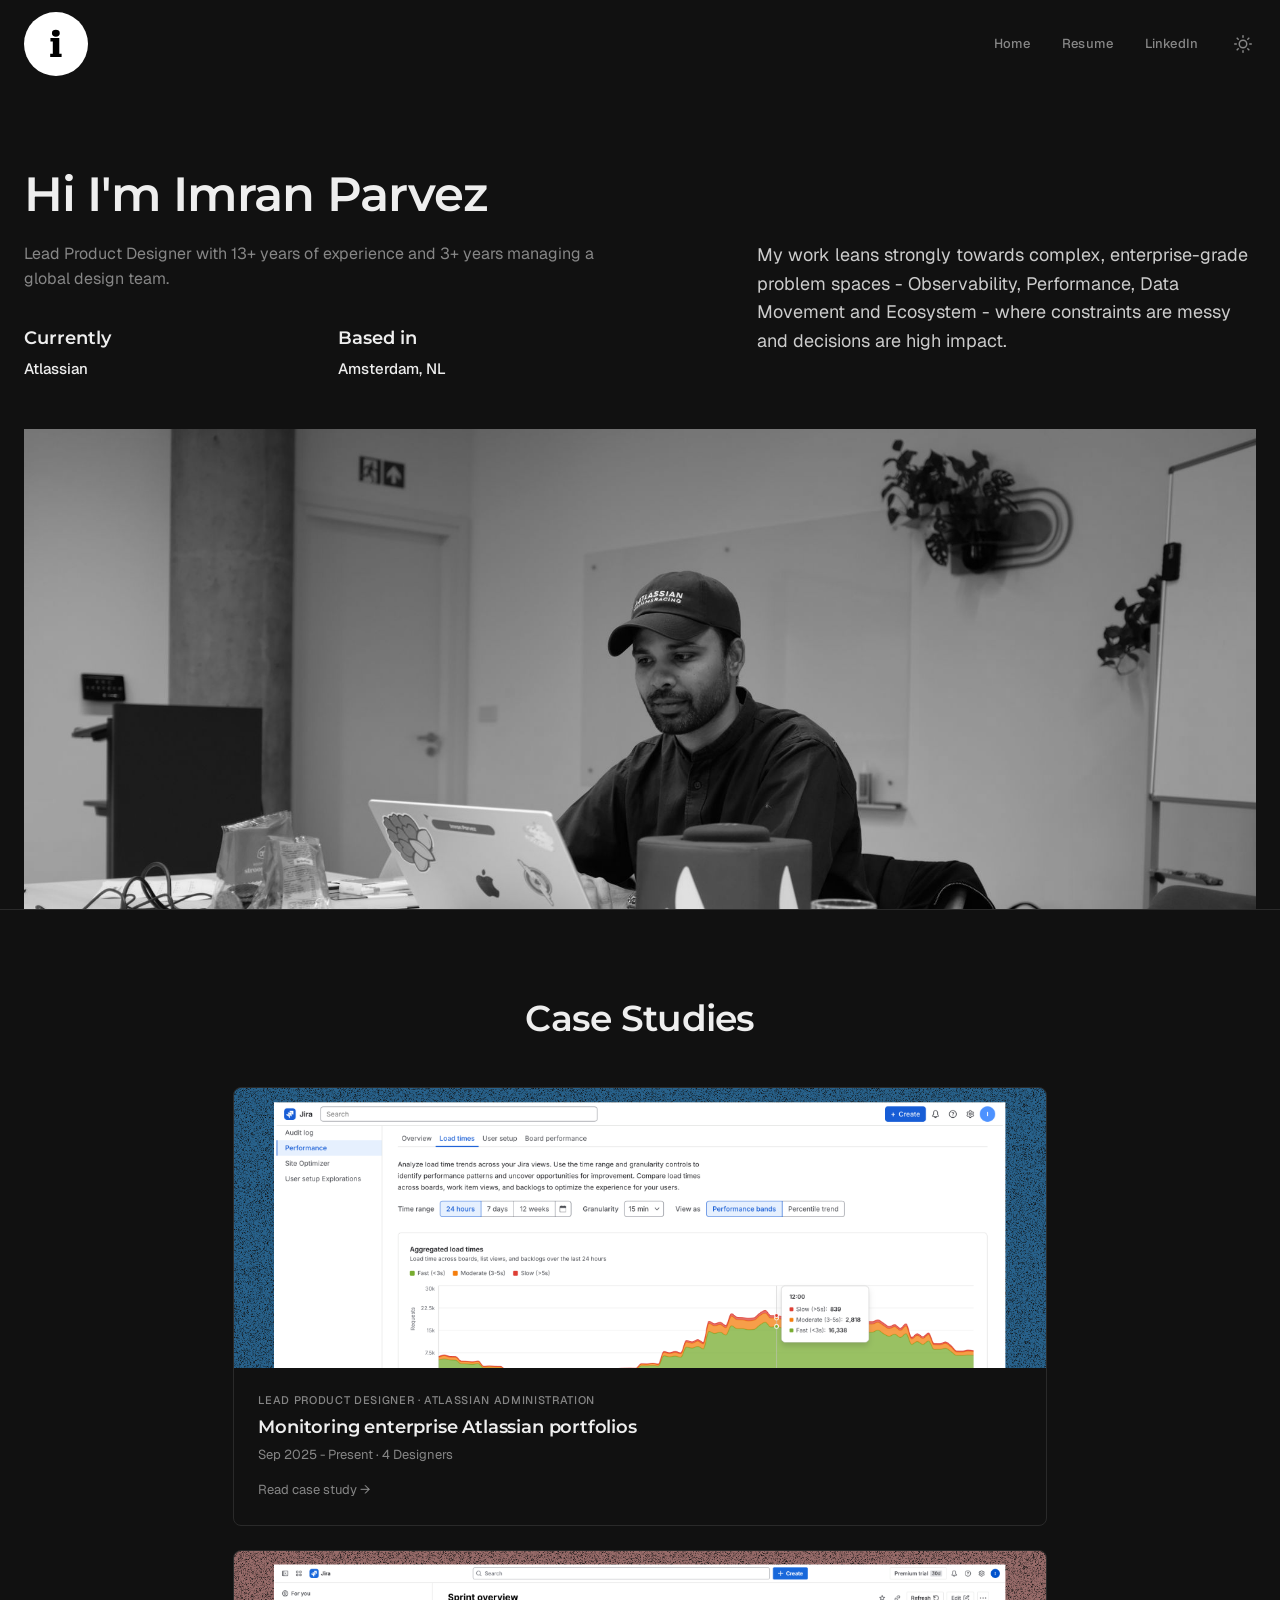
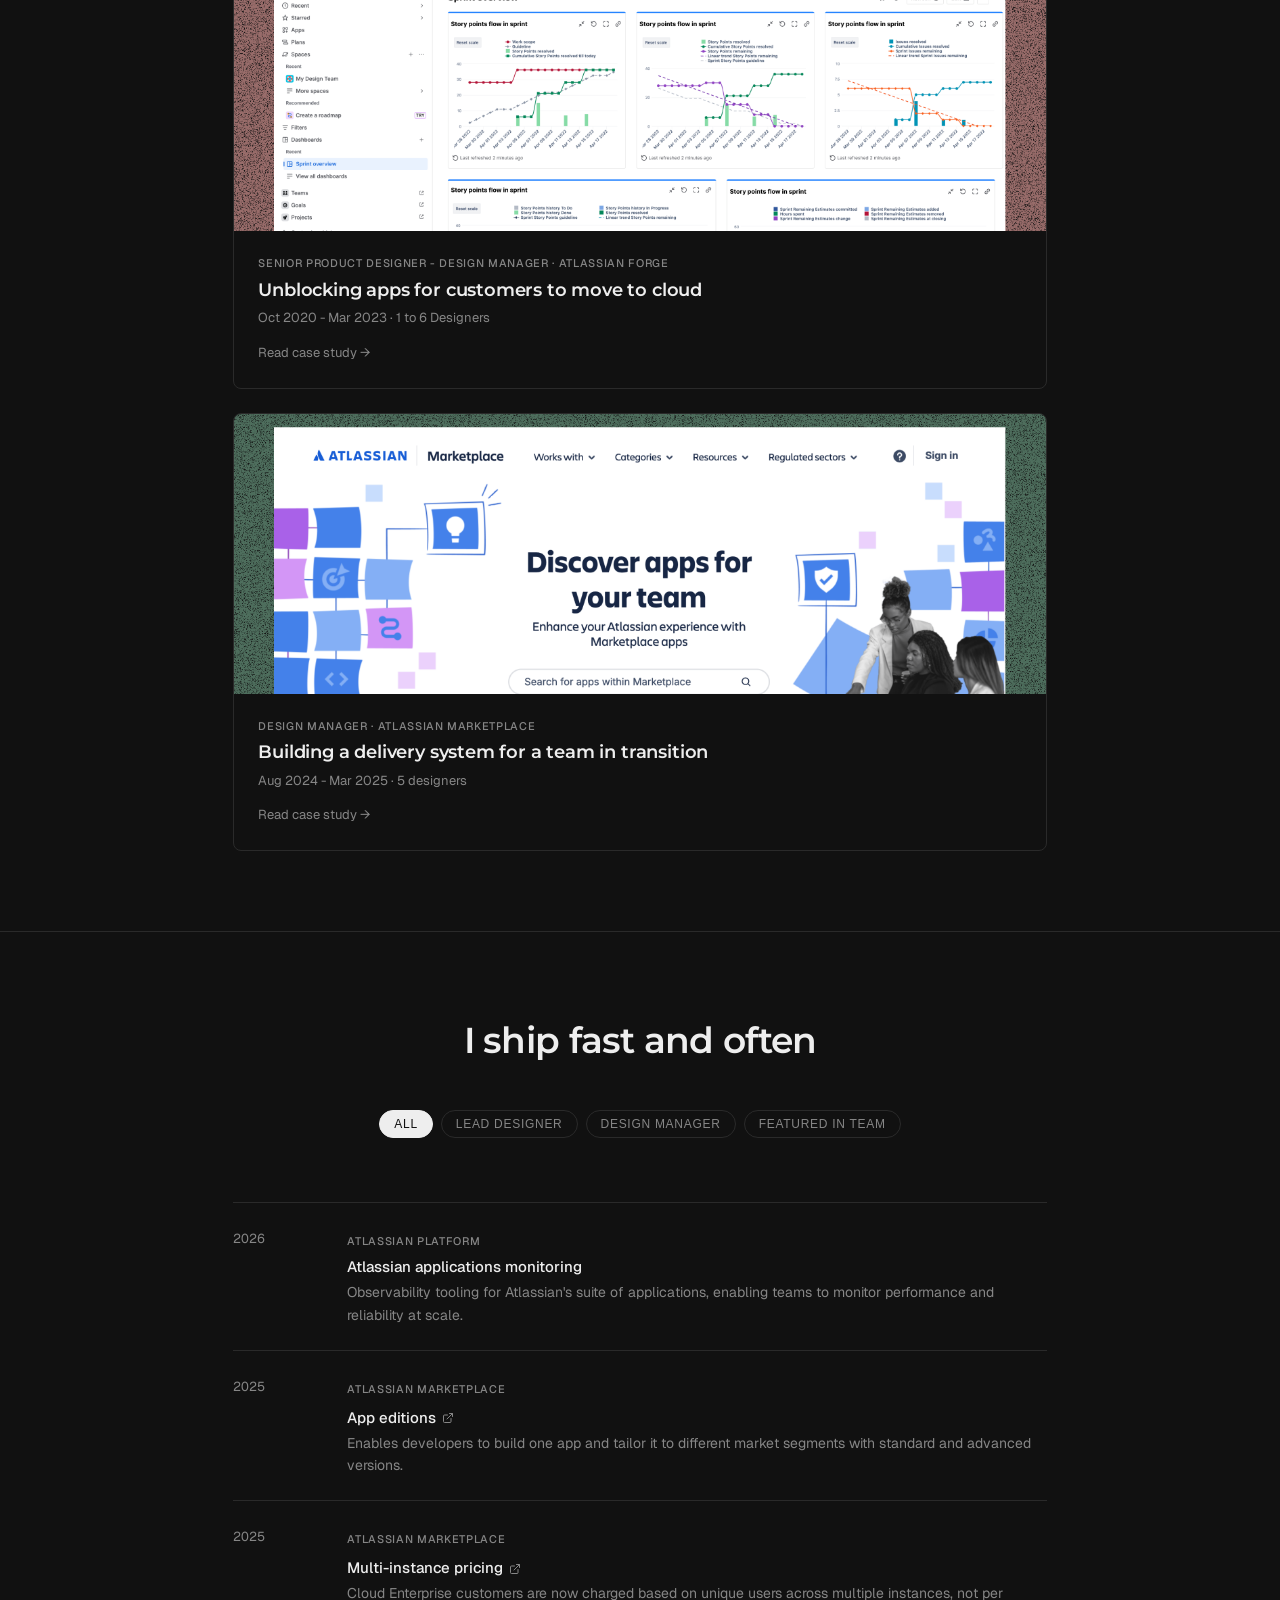
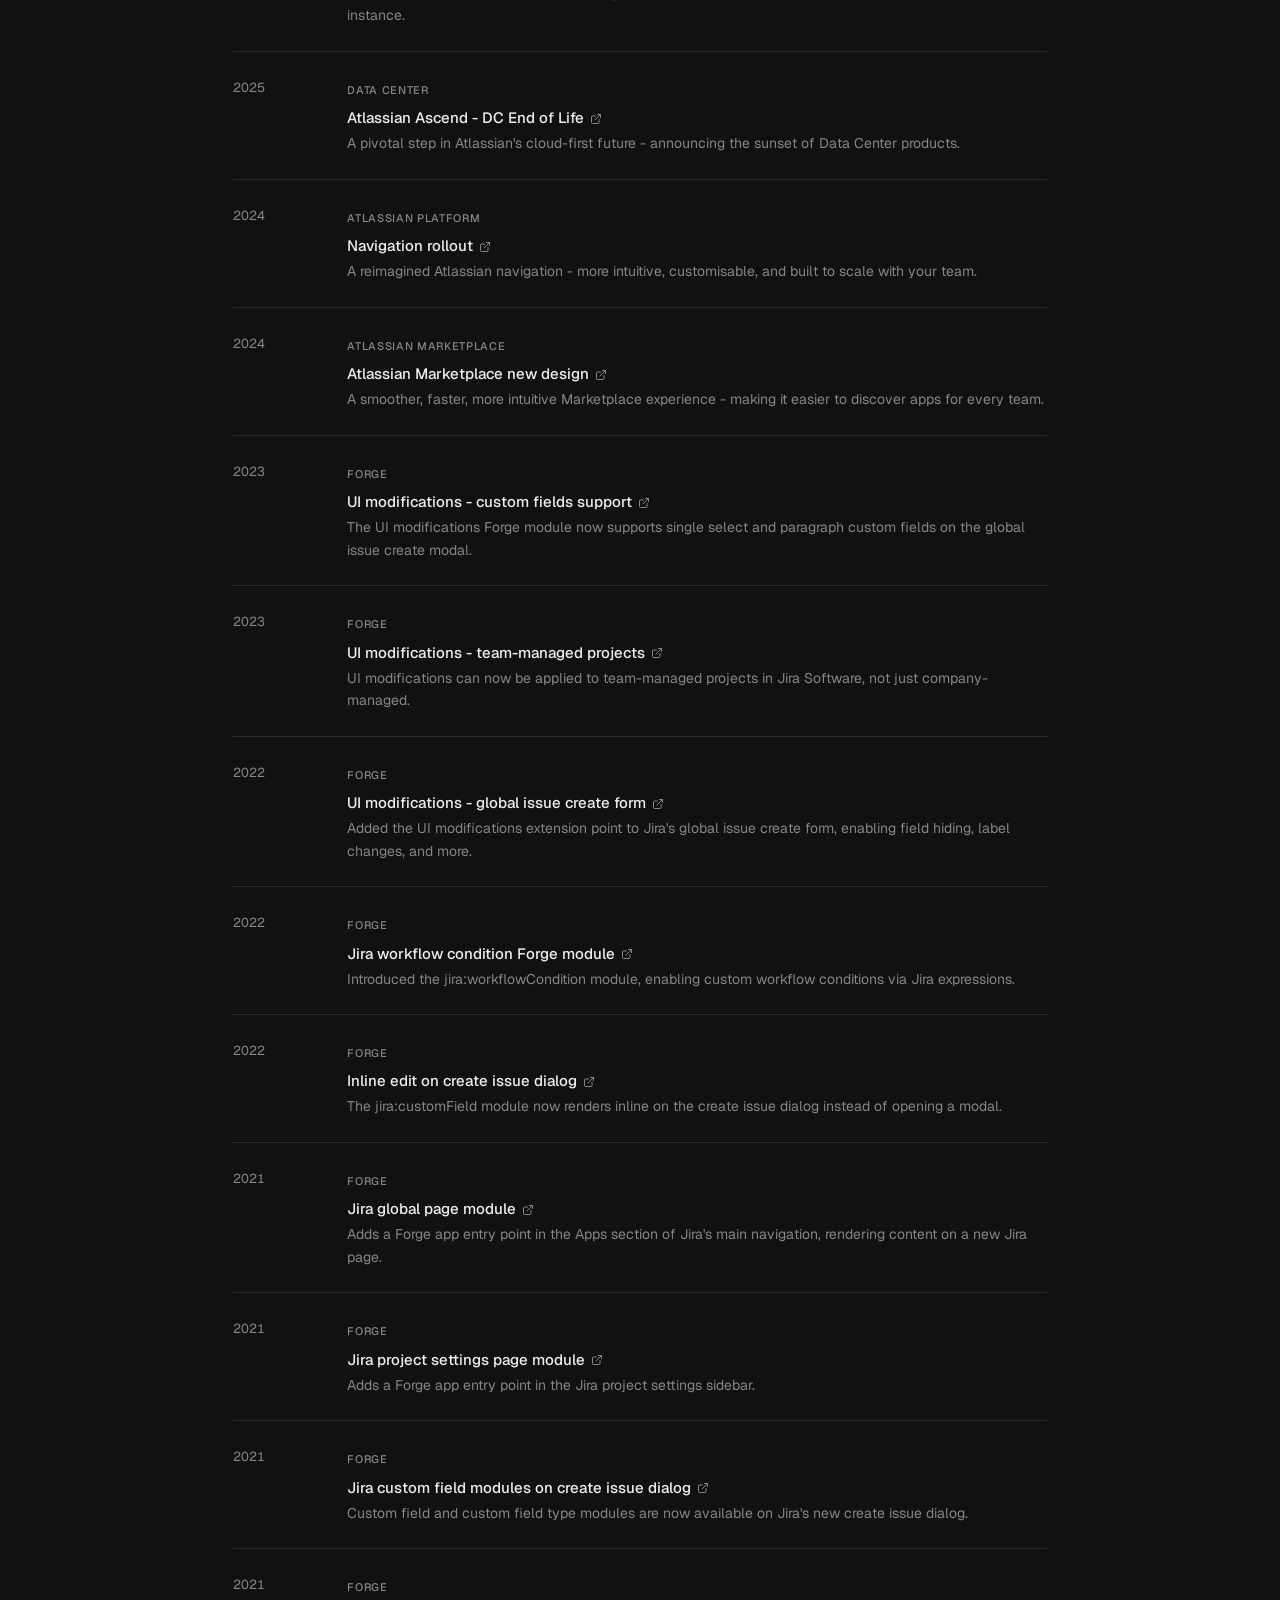
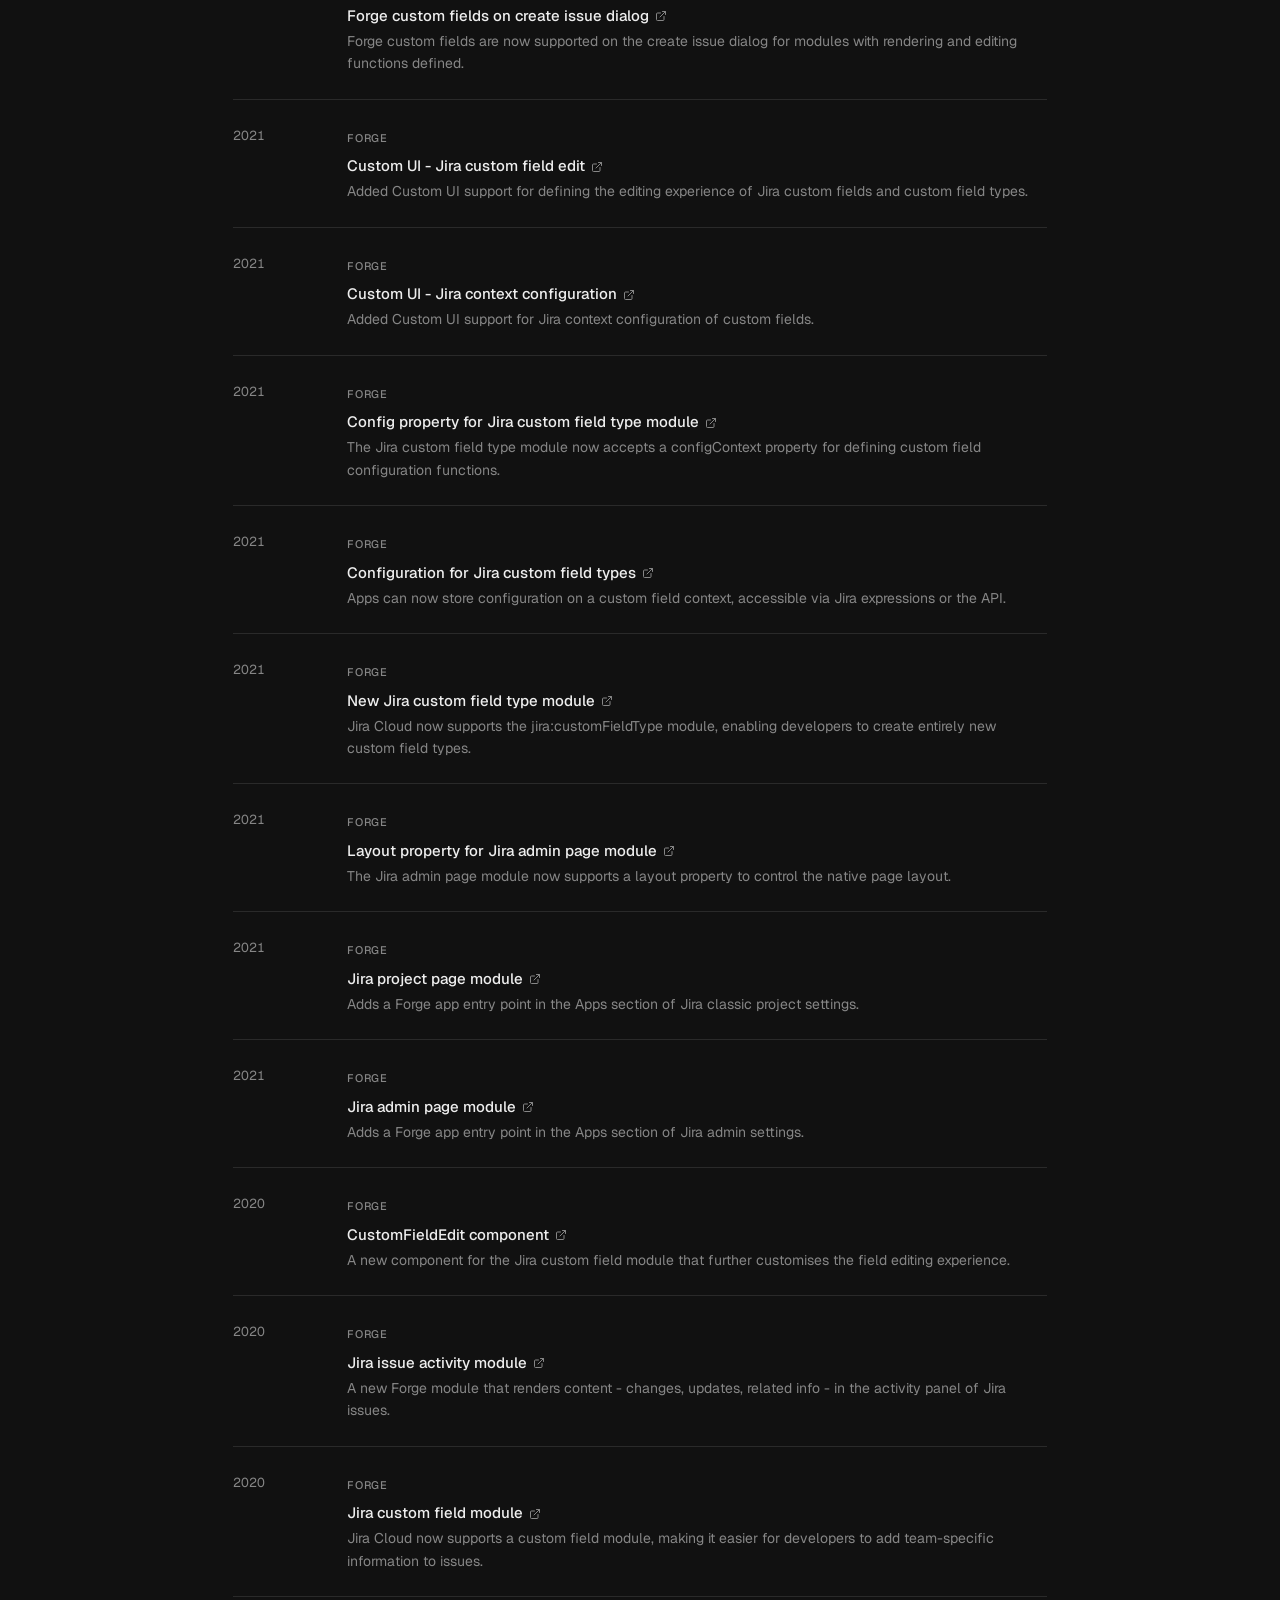
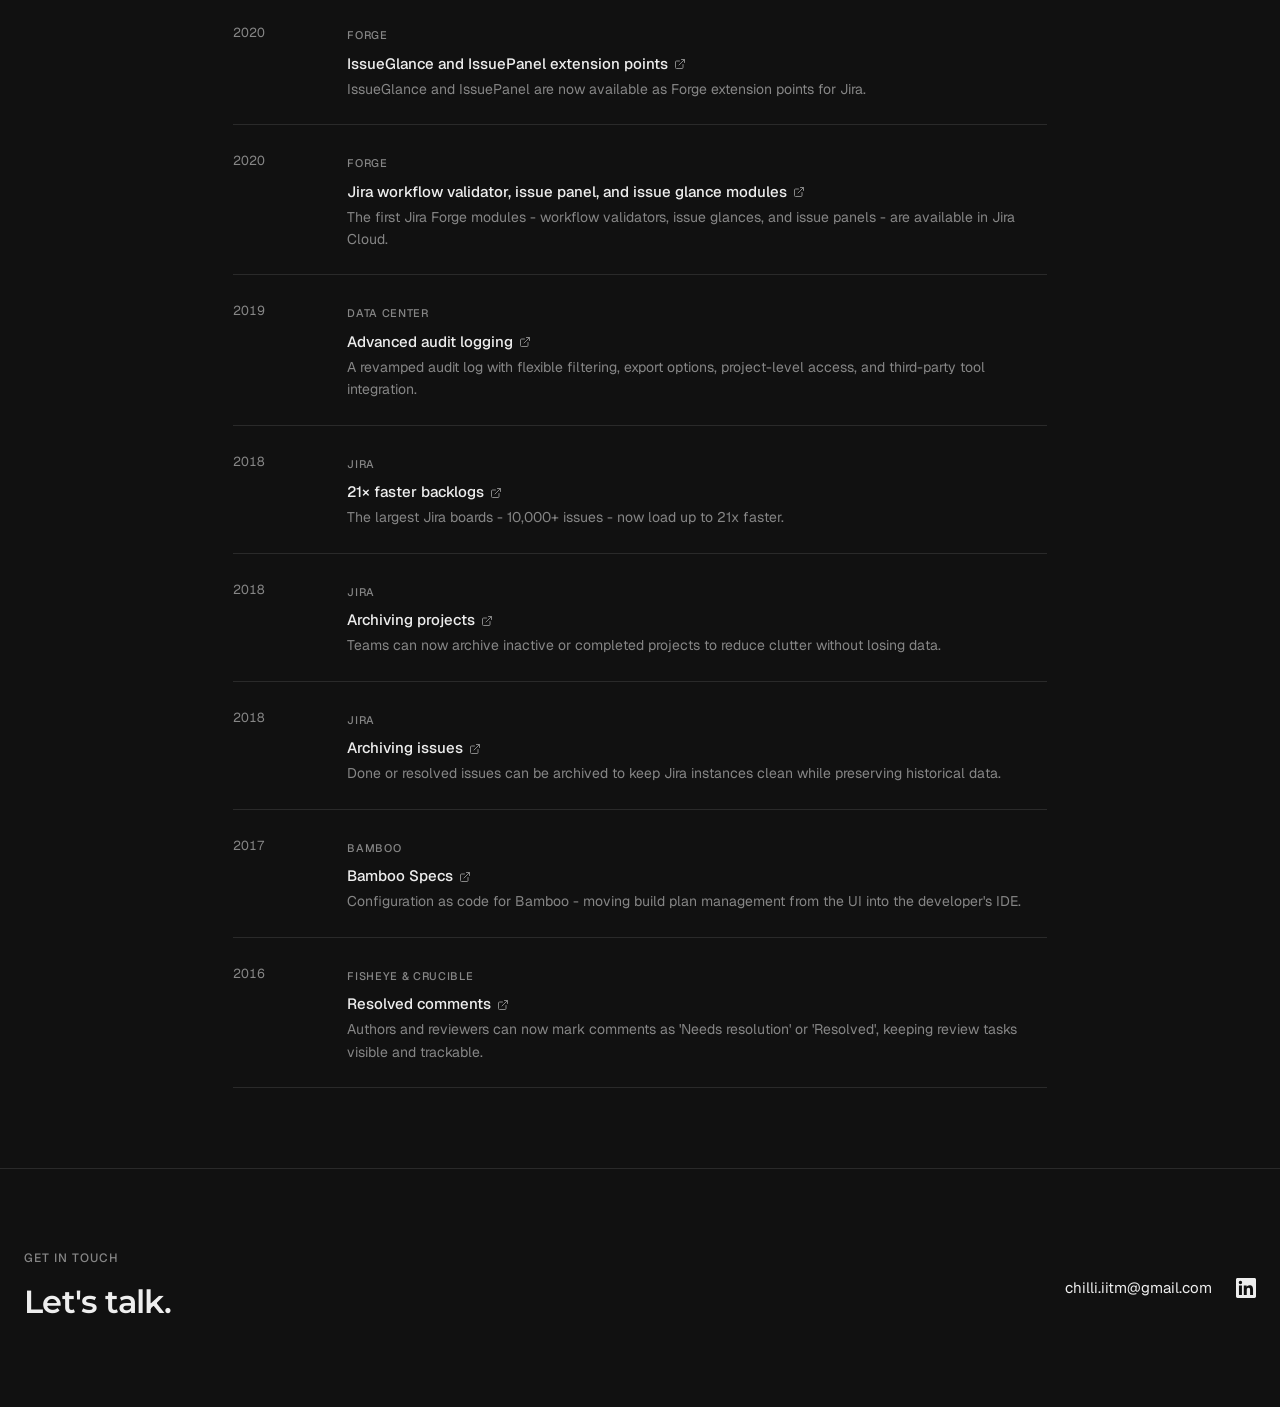
==== commit 8d21e944: "deploy: imranparvez/imran-26-source@24fa3bb333c70c598d536da5b139400230186598" ====
--- a/index.html
+++ b/index.html
@@ -1,7 +1,7 @@
-<!DOCTYPE html><html lang="en" data-astro-cid-j7pv25f6> <head><meta charset="utf-8"><link rel="icon" type="image/svg+xml" href="/logo-black.svg"><meta name="viewport" content="width=device-width"><meta name="generator" content="Astro v6.0.8"><title>Imran Parvez – Lead Product Designer</title><meta property="og:type" content="website"><meta property="og:url" content="https://imranparvez.com/"><meta property="og:title" content="Imran Parvez Portfolio"><meta property="og:image" content="https://imranparvez.com/link-preview.png"><meta name="twitter:card" content="summary_large_image"><meta name="twitter:title" content="Imran Parvez Portfolio"><meta name="twitter:image" content="https://imranparvez.com/link-preview.png"><link rel="preconnect" href="https://fonts.googleapis.com"><link rel="preconnect" href="https://fonts.gstatic.com" crossorigin><link href="https://fonts.googleapis.com/css2?family=Geist:wght@400;500&family=Montserrat:wght@600&display=swap" rel="stylesheet"><script data-goatcounter="https://imparvez.goatcounter.com/count" async src="//gc.zgo.at/count.js"></script><script>
+<!DOCTYPE html><html lang="en" data-astro-cid-j7pv25f6> <head><meta charset="utf-8"><link rel="icon" type="image/svg+xml" href="/logo-black.svg"><meta name="viewport" content="width=device-width"><meta name="generator" content="Astro v6.0.8"><title>Imran Parvez - Lead Product Designer</title><meta property="og:type" content="website"><meta property="og:url" content="https://imranparvez.com/"><meta property="og:title" content="Imran Parvez Portfolio"><meta property="og:image" content="https://imranparvez.com/link-preview.png"><meta name="twitter:card" content="summary_large_image"><meta name="twitter:title" content="Imran Parvez Portfolio"><meta name="twitter:image" content="https://imranparvez.com/link-preview.png"><link rel="preconnect" href="https://fonts.googleapis.com"><link rel="preconnect" href="https://fonts.gstatic.com" crossorigin><link href="https://fonts.googleapis.com/css2?family=Geist:wght@400;500&family=Montserrat:wght@600&display=swap" rel="stylesheet"><script data-goatcounter="https://imparvez.goatcounter.com/count" async src="//gc.zgo.at/count.js"></script><script>
       (function() {
         if (localStorage.getItem('theme') !== 'light') {
           document.documentElement.classList.add('dark');
         }
       })();
-    </script><link rel="stylesheet" href="/_astro/index@_@astro.03rSuH0V.css"></head> <body data-astro-cid-j7pv25f6> <!-- TOP NAV --> <nav class="topnav" data-astro-cid-j7pv25f6> <div class="topnav__inner" data-astro-cid-j7pv25f6> <a href="/" class="topnav__logo" aria-label="Home" data-astro-cid-j7pv25f6> <img src="/logo-black.svg" alt="Imran Parvez" data-astro-cid-j7pv25f6> </a> <div class="topnav__links" data-astro-cid-j7pv25f6> <a href="/" class="topnav__link" data-astro-cid-j7pv25f6>Home</a> <a href="/imran-resume-2026-3.pdf" class="topnav__link" target="_blank" rel="noopener noreferrer" data-astro-cid-j7pv25f6>Resume</a> <a href="https://www.linkedin.com/in/imranparvez1/" class="topnav__link" target="_blank" rel="noopener noreferrer" data-astro-cid-j7pv25f6>LinkedIn</a> <button id="theme-toggle" class="topnav__toggle" aria-label="Toggle theme" data-astro-cid-j7pv25f6> <!-- Sun: shown in dark mode --> <svg class="icon-sun" xmlns="http://www.w3.org/2000/svg" viewBox="0 0 24 24" fill="none" stroke="currentColor" stroke-width="2" stroke-linecap="round" stroke-linejoin="round" data-astro-cid-j7pv25f6> <circle cx="12" cy="12" r="5" data-astro-cid-j7pv25f6></circle><line x1="12" y1="1" x2="12" y2="3" data-astro-cid-j7pv25f6></line><line x1="12" y1="21" x2="12" y2="23" data-astro-cid-j7pv25f6></line><line x1="4.22" y1="4.22" x2="5.64" y2="5.64" data-astro-cid-j7pv25f6></line><line x1="18.36" y1="18.36" x2="19.78" y2="19.78" data-astro-cid-j7pv25f6></line><line x1="1" y1="12" x2="3" y2="12" data-astro-cid-j7pv25f6></line><line x1="21" y1="12" x2="23" y2="12" data-astro-cid-j7pv25f6></line><line x1="4.22" y1="19.78" x2="5.64" y2="18.36" data-astro-cid-j7pv25f6></line><line x1="18.36" y1="5.64" x2="19.78" y2="4.22" data-astro-cid-j7pv25f6></line> </svg> <!-- Moon: shown in light mode --> <svg class="icon-moon" xmlns="http://www.w3.org/2000/svg" viewBox="0 0 24 24" fill="none" stroke="currentColor" stroke-width="2" stroke-linecap="round" stroke-linejoin="round" data-astro-cid-j7pv25f6> <path d="M21 12.79A9 9 0 1 1 11.21 3 7 7 0 0 0 21 12.79z" data-astro-cid-j7pv25f6></path> </svg> </button> </div> </div> </nav> <!-- HEADER --> <header class="header" data-astro-cid-j7pv25f6> <div class="container" data-astro-cid-j7pv25f6> <div class="grid" data-astro-cid-j7pv25f6> <div class="header__name-row" data-astro-cid-j7pv25f6> <h1 class="header__name" data-astro-cid-j7pv25f6>Hi I'm Imran Parvez</h1> </div> <div class="header__left" data-astro-cid-j7pv25f6> <p class="header__title" data-astro-cid-j7pv25f6>Lead Product Designer with 13+ years of experience and 3+ years managing a global design team.</p> <div class="header__meta" data-astro-cid-j7pv25f6> <div class="header__meta-item" data-astro-cid-j7pv25f6> <h2 class="header__meta-label" data-astro-cid-j7pv25f6>Currently</h2> <p class="header__meta-value" data-astro-cid-j7pv25f6>Atlassian</p> </div> <div class="header__meta-item" data-astro-cid-j7pv25f6> <h2 class="header__meta-label" data-astro-cid-j7pv25f6>Based in</h2> <p class="header__meta-value" data-astro-cid-j7pv25f6>Amsterdam, NL</p> </div> </div> </div> <div class="header__right" data-astro-cid-j7pv25f6> <p class="header__bio" data-astro-cid-j7pv25f6>My work leans strongly towards complex, enterprise-grade problem spaces - Observability, Performance, Data Movement and Ecosystem - where constraints are messy and decisions are high impact.</p> </div> </div> </div> <div class="header__photo" data-astro-cid-j7pv25f6> <img src="/Hero-1.jpeg" alt="Imran Parvez" data-astro-cid-j7pv25f6> </div> </header> <!-- CASE STUDIES --> <section class="case-studies" data-astro-cid-j7pv25f6> <div class="container" data-astro-cid-j7pv25f6> <div class="grid" data-astro-cid-j7pv25f6> <h2 class="case-studies__title" data-astro-cid-j7pv25f6>Case Studies</h2> <div class="cs-list" data-astro-cid-j7pv25f6> <a href="/case-studies/app-monitoring" class="cs-card" data-astro-cid-j7pv25f6> <div class="cs-card__hero" data-astro-cid-j7pv25f6> <img src="/case-study-03-hero.png" alt="Monitoring enterprise Atlassian portfolios" data-astro-cid-j7pv25f6> </div> <div class="cs-card__body" data-astro-cid-j7pv25f6> <p class="cs-card__label" data-astro-cid-j7pv25f6>Lead Product Designer · Atlassian Administration</p> <h3 class="cs-card__title" data-astro-cid-j7pv25f6>Monitoring enterprise Atlassian portfolios</h3> <p class="cs-card__meta" data-astro-cid-j7pv25f6>Sep 2025 - Present · 4 Designers</p> <span class="cs-card__arrow" data-astro-cid-j7pv25f6>Read case study →</span> </div> </a><a href="/case-studies/unblocking-apps" class="cs-card" data-astro-cid-j7pv25f6> <div class="cs-card__hero" data-astro-cid-j7pv25f6> <img src="/case-study-02-hero.png" alt="Unblocking apps for customers to move to cloud" data-astro-cid-j7pv25f6> </div> <div class="cs-card__body" data-astro-cid-j7pv25f6> <p class="cs-card__label" data-astro-cid-j7pv25f6>Senior Product Designer - Design Manager · Atlassian forge</p> <h3 class="cs-card__title" data-astro-cid-j7pv25f6>Unblocking apps for customers to move to cloud</h3> <p class="cs-card__meta" data-astro-cid-j7pv25f6>Oct 2020 – Mar 2023 · 1 to 6 Designers</p> <span class="cs-card__arrow" data-astro-cid-j7pv25f6>Read case study →</span> </div> </a><a href="/case-studies/building-sprints" class="cs-card" data-astro-cid-j7pv25f6> <div class="cs-card__hero" data-astro-cid-j7pv25f6> <img src="/case-study-01-hero.png" alt="Building a delivery system for a team in transition" data-astro-cid-j7pv25f6> </div> <div class="cs-card__body" data-astro-cid-j7pv25f6> <p class="cs-card__label" data-astro-cid-j7pv25f6>Design Manager · Atlassian Marketplace</p> <h3 class="cs-card__title" data-astro-cid-j7pv25f6>Building a delivery system for a team in transition</h3> <p class="cs-card__meta" data-astro-cid-j7pv25f6>Aug 2024 – Mar 2025 · 5 designers</p> <span class="cs-card__arrow" data-astro-cid-j7pv25f6>Read case study →</span> </div> </a> </div> </div> </div> </section> <!-- SHIPPED --> <section class="shipped" data-astro-cid-j7pv25f6> <div class="container" data-astro-cid-j7pv25f6> <div class="grid" data-astro-cid-j7pv25f6> <h2 class="shipped__title" data-astro-cid-j7pv25f6>I ship fast and often</h2> <div class="filter-bar" data-astro-cid-j7pv25f6> <div class="filter-pills" data-astro-cid-j7pv25f6> <button class="filter-pill is-active" data-filter="all" data-astro-cid-j7pv25f6>All</button> <button class="filter-pill" data-filter="Lead Designer" data-astro-cid-j7pv25f6>Lead Designer</button> <button class="filter-pill" data-filter="Design Manager" data-astro-cid-j7pv25f6>Design Manager</button> <button class="filter-pill" data-filter="featured" data-astro-cid-j7pv25f6>Featured in Team</button> </div> </div> <div class="team-callout" data-astro-cid-j7pv25f6> <p class="team-callout__label" data-astro-cid-j7pv25f6>About Team</p> <p class="team-callout__body" data-astro-cid-j7pv25f6>Team is Atlassian's flagship annual conference held in Anaheim, California. The top releases for our customers are announced here.</p> </div> <div class="shipped__list" data-astro-cid-j7pv25f6> <div class="changelog-entry" data-role="Lead Designer" data-featured="false" data-astro-cid-j7pv25f6> <span class="changelog-year" data-astro-cid-j7pv25f6>2026</span> <div class="changelog-content" data-astro-cid-j7pv25f6> <div class="changelog-meta" data-astro-cid-j7pv25f6> <span class="changelog-product" data-astro-cid-j7pv25f6>Atlassian Platform</span> </div> <span class="changelog-name--no-link" data-astro-cid-j7pv25f6>Atlassian applications monitoring</span> <p class="changelog-description" data-astro-cid-j7pv25f6>Observability tooling for Atlassian&#39;s suite of applications, enabling teams to monitor performance and reliability at scale.</p> </div> </div><div class="changelog-entry" data-role="Design Manager" data-featured="true" data-astro-cid-j7pv25f6> <span class="changelog-year" data-astro-cid-j7pv25f6>2025</span> <div class="changelog-content" data-astro-cid-j7pv25f6> <div class="changelog-meta" data-astro-cid-j7pv25f6> <span class="changelog-product" data-astro-cid-j7pv25f6>Atlassian Marketplace</span> </div> <a href="https://www.atlassian.com/blog/developer/app-editions-are-live" class="changelog-name" target="_blank" rel="noopener noreferrer" data-astro-cid-j7pv25f6> App editions <svg xmlns="http://www.w3.org/2000/svg" viewBox="0 0 24 24" fill="none" stroke="currentColor" stroke-width="2" stroke-linecap="round" stroke-linejoin="round" data-astro-cid-j7pv25f6> <path d="M18 13v6a2 2 0 0 1-2 2H5a2 2 0 0 1-2-2V8a2 2 0 0 1 2-2h6" data-astro-cid-j7pv25f6></path><polyline points="15 3 21 3 21 9" data-astro-cid-j7pv25f6></polyline><line x1="10" y1="14" x2="21" y2="3" data-astro-cid-j7pv25f6></line> </svg> </a> <p class="changelog-description" data-astro-cid-j7pv25f6>Enables developers to build one app and tailor it to different market segments with standard and advanced versions.</p> </div> </div><div class="changelog-entry" data-role="Design Manager" data-featured="false" data-astro-cid-j7pv25f6> <span class="changelog-year" data-astro-cid-j7pv25f6>2025</span> <div class="changelog-content" data-astro-cid-j7pv25f6> <div class="changelog-meta" data-astro-cid-j7pv25f6> <span class="changelog-product" data-astro-cid-j7pv25f6>Atlassian Marketplace</span> </div> <a href="https://developer.atlassian.com/platform/marketplace/changelog/#CHANGE-2919" class="changelog-name" target="_blank" rel="noopener noreferrer" data-astro-cid-j7pv25f6> Multi-instance pricing <svg xmlns="http://www.w3.org/2000/svg" viewBox="0 0 24 24" fill="none" stroke="currentColor" stroke-width="2" stroke-linecap="round" stroke-linejoin="round" data-astro-cid-j7pv25f6> <path d="M18 13v6a2 2 0 0 1-2 2H5a2 2 0 0 1-2-2V8a2 2 0 0 1 2-2h6" data-astro-cid-j7pv25f6></path><polyline points="15 3 21 3 21 9" data-astro-cid-j7pv25f6></polyline><line x1="10" y1="14" x2="21" y2="3" data-astro-cid-j7pv25f6></line> </svg> </a> <p class="changelog-description" data-astro-cid-j7pv25f6>Cloud Enterprise customers are now charged based on unique users across multiple instances, not per instance.</p> </div> </div><div class="changelog-entry" data-role="Design Manager" data-featured="false" data-astro-cid-j7pv25f6> <span class="changelog-year" data-astro-cid-j7pv25f6>2025</span> <div class="changelog-content" data-astro-cid-j7pv25f6> <div class="changelog-meta" data-astro-cid-j7pv25f6> <span class="changelog-product" data-astro-cid-j7pv25f6>Data Center</span> </div> <a href="https://www.atlassian.com/blog/announcements/atlassian-ascend" class="changelog-name" target="_blank" rel="noopener noreferrer" data-astro-cid-j7pv25f6> Atlassian Ascend – DC End of Life <svg xmlns="http://www.w3.org/2000/svg" viewBox="0 0 24 24" fill="none" stroke="currentColor" stroke-width="2" stroke-linecap="round" stroke-linejoin="round" data-astro-cid-j7pv25f6> <path d="M18 13v6a2 2 0 0 1-2 2H5a2 2 0 0 1-2-2V8a2 2 0 0 1 2-2h6" data-astro-cid-j7pv25f6></path><polyline points="15 3 21 3 21 9" data-astro-cid-j7pv25f6></polyline><line x1="10" y1="14" x2="21" y2="3" data-astro-cid-j7pv25f6></line> </svg> </a> <p class="changelog-description" data-astro-cid-j7pv25f6>A pivotal step in Atlassian&#39;s cloud-first future — announcing the sunset of Data Center products.</p> </div> </div><div class="changelog-entry" data-role="Design Manager" data-featured="true" data-astro-cid-j7pv25f6> <span class="changelog-year" data-astro-cid-j7pv25f6>2024</span> <div class="changelog-content" data-astro-cid-j7pv25f6> <div class="changelog-meta" data-astro-cid-j7pv25f6> <span class="changelog-product" data-astro-cid-j7pv25f6>Atlassian Platform</span> </div> <a href="https://www.atlassian.com/blog/announcements/introducing-new-navigation" class="changelog-name" target="_blank" rel="noopener noreferrer" data-astro-cid-j7pv25f6> Navigation rollout <svg xmlns="http://www.w3.org/2000/svg" viewBox="0 0 24 24" fill="none" stroke="currentColor" stroke-width="2" stroke-linecap="round" stroke-linejoin="round" data-astro-cid-j7pv25f6> <path d="M18 13v6a2 2 0 0 1-2 2H5a2 2 0 0 1-2-2V8a2 2 0 0 1 2-2h6" data-astro-cid-j7pv25f6></path><polyline points="15 3 21 3 21 9" data-astro-cid-j7pv25f6></polyline><line x1="10" y1="14" x2="21" y2="3" data-astro-cid-j7pv25f6></line> </svg> </a> <p class="changelog-description" data-astro-cid-j7pv25f6>A reimagined Atlassian navigation — more intuitive, customisable, and built to scale with your team.</p> </div> </div><div class="changelog-entry" data-role="Design Manager" data-featured="true" data-astro-cid-j7pv25f6> <span class="changelog-year" data-astro-cid-j7pv25f6>2024</span> <div class="changelog-content" data-astro-cid-j7pv25f6> <div class="changelog-meta" data-astro-cid-j7pv25f6> <span class="changelog-product" data-astro-cid-j7pv25f6>Atlassian Marketplace</span> </div> <a href="https://www.youtube.com/watch?v=tHjQkDpF4_g" class="changelog-name" target="_blank" rel="noopener noreferrer" data-astro-cid-j7pv25f6> Atlassian Marketplace new design <svg xmlns="http://www.w3.org/2000/svg" viewBox="0 0 24 24" fill="none" stroke="currentColor" stroke-width="2" stroke-linecap="round" stroke-linejoin="round" data-astro-cid-j7pv25f6> <path d="M18 13v6a2 2 0 0 1-2 2H5a2 2 0 0 1-2-2V8a2 2 0 0 1 2-2h6" data-astro-cid-j7pv25f6></path><polyline points="15 3 21 3 21 9" data-astro-cid-j7pv25f6></polyline><line x1="10" y1="14" x2="21" y2="3" data-astro-cid-j7pv25f6></line> </svg> </a> <p class="changelog-description" data-astro-cid-j7pv25f6>A smoother, faster, more intuitive Marketplace experience — making it easier to discover apps for every team.</p> </div> </div><div class="changelog-entry" data-role="Design Manager" data-featured="false" data-astro-cid-j7pv25f6> <span class="changelog-year" data-astro-cid-j7pv25f6>2023</span> <div class="changelog-content" data-astro-cid-j7pv25f6> <div class="changelog-meta" data-astro-cid-j7pv25f6> <span class="changelog-product" data-astro-cid-j7pv25f6>Forge</span> </div> <a href="https://developer.atlassian.com/platform/forge/manifest-reference/modules/jira-ui-modifications/" class="changelog-name" target="_blank" rel="noopener noreferrer" data-astro-cid-j7pv25f6> UI modifications – custom fields support <svg xmlns="http://www.w3.org/2000/svg" viewBox="0 0 24 24" fill="none" stroke="currentColor" stroke-width="2" stroke-linecap="round" stroke-linejoin="round" data-astro-cid-j7pv25f6> <path d="M18 13v6a2 2 0 0 1-2 2H5a2 2 0 0 1-2-2V8a2 2 0 0 1 2-2h6" data-astro-cid-j7pv25f6></path><polyline points="15 3 21 3 21 9" data-astro-cid-j7pv25f6></polyline><line x1="10" y1="14" x2="21" y2="3" data-astro-cid-j7pv25f6></line> </svg> </a> <p class="changelog-description" data-astro-cid-j7pv25f6>The UI modifications Forge module now supports single select and paragraph custom fields on the global issue create modal.</p> </div> </div><div class="changelog-entry" data-role="Design Manager" data-featured="false" data-astro-cid-j7pv25f6> <span class="changelog-year" data-astro-cid-j7pv25f6>2023</span> <div class="changelog-content" data-astro-cid-j7pv25f6> <div class="changelog-meta" data-astro-cid-j7pv25f6> <span class="changelog-product" data-astro-cid-j7pv25f6>Forge</span> </div> <a href="https://developer.atlassian.com/platform/forge/manifest-reference/modules/jira-ui-modifications/" class="changelog-name" target="_blank" rel="noopener noreferrer" data-astro-cid-j7pv25f6> UI modifications – team-managed projects <svg xmlns="http://www.w3.org/2000/svg" viewBox="0 0 24 24" fill="none" stroke="currentColor" stroke-width="2" stroke-linecap="round" stroke-linejoin="round" data-astro-cid-j7pv25f6> <path d="M18 13v6a2 2 0 0 1-2 2H5a2 2 0 0 1-2-2V8a2 2 0 0 1 2-2h6" data-astro-cid-j7pv25f6></path><polyline points="15 3 21 3 21 9" data-astro-cid-j7pv25f6></polyline><line x1="10" y1="14" x2="21" y2="3" data-astro-cid-j7pv25f6></line> </svg> </a> <p class="changelog-description" data-astro-cid-j7pv25f6>UI modifications can now be applied to team-managed projects in Jira Software, not just company-managed.</p> </div> </div><div class="changelog-entry" data-role="Lead Designer" data-featured="false" data-astro-cid-j7pv25f6> <span class="changelog-year" data-astro-cid-j7pv25f6>2022</span> <div class="changelog-content" data-astro-cid-j7pv25f6> <div class="changelog-meta" data-astro-cid-j7pv25f6> <span class="changelog-product" data-astro-cid-j7pv25f6>Forge</span> </div> <a href="https://developer.atlassian.com/platform/forge/changelog/#CHANGE-669" class="changelog-name" target="_blank" rel="noopener noreferrer" data-astro-cid-j7pv25f6> UI modifications – global issue create form <svg xmlns="http://www.w3.org/2000/svg" viewBox="0 0 24 24" fill="none" stroke="currentColor" stroke-width="2" stroke-linecap="round" stroke-linejoin="round" data-astro-cid-j7pv25f6> <path d="M18 13v6a2 2 0 0 1-2 2H5a2 2 0 0 1-2-2V8a2 2 0 0 1 2-2h6" data-astro-cid-j7pv25f6></path><polyline points="15 3 21 3 21 9" data-astro-cid-j7pv25f6></polyline><line x1="10" y1="14" x2="21" y2="3" data-astro-cid-j7pv25f6></line> </svg> </a> <p class="changelog-description" data-astro-cid-j7pv25f6>Added the UI modifications extension point to Jira&#39;s global issue create form, enabling field hiding, label changes, and more.</p> </div> </div><div class="changelog-entry" data-role="Lead Designer" data-featured="false" data-astro-cid-j7pv25f6> <span class="changelog-year" data-astro-cid-j7pv25f6>2022</span> <div class="changelog-content" data-astro-cid-j7pv25f6> <div class="changelog-meta" data-astro-cid-j7pv25f6> <span class="changelog-product" data-astro-cid-j7pv25f6>Forge</span> </div> <a href="https://developer.atlassian.com/platform/forge/changelog/#CHANGE-653" class="changelog-name" target="_blank" rel="noopener noreferrer" data-astro-cid-j7pv25f6> Jira workflow condition Forge module <svg xmlns="http://www.w3.org/2000/svg" viewBox="0 0 24 24" fill="none" stroke="currentColor" stroke-width="2" stroke-linecap="round" stroke-linejoin="round" data-astro-cid-j7pv25f6> <path d="M18 13v6a2 2 0 0 1-2 2H5a2 2 0 0 1-2-2V8a2 2 0 0 1 2-2h6" data-astro-cid-j7pv25f6></path><polyline points="15 3 21 3 21 9" data-astro-cid-j7pv25f6></polyline><line x1="10" y1="14" x2="21" y2="3" data-astro-cid-j7pv25f6></line> </svg> </a> <p class="changelog-description" data-astro-cid-j7pv25f6>Introduced the jira:workflowCondition module, enabling custom workflow conditions via Jira expressions.</p> </div> </div><div class="changelog-entry" data-role="Lead Designer" data-featured="false" data-astro-cid-j7pv25f6> <span class="changelog-year" data-astro-cid-j7pv25f6>2022</span> <div class="changelog-content" data-astro-cid-j7pv25f6> <div class="changelog-meta" data-astro-cid-j7pv25f6> <span class="changelog-product" data-astro-cid-j7pv25f6>Forge</span> </div> <a href="https://developer.atlassian.com/platform/forge/changelog/#CHANGE-623" class="changelog-name" target="_blank" rel="noopener noreferrer" data-astro-cid-j7pv25f6> Inline edit on create issue dialog <svg xmlns="http://www.w3.org/2000/svg" viewBox="0 0 24 24" fill="none" stroke="currentColor" stroke-width="2" stroke-linecap="round" stroke-linejoin="round" data-astro-cid-j7pv25f6> <path d="M18 13v6a2 2 0 0 1-2 2H5a2 2 0 0 1-2-2V8a2 2 0 0 1 2-2h6" data-astro-cid-j7pv25f6></path><polyline points="15 3 21 3 21 9" data-astro-cid-j7pv25f6></polyline><line x1="10" y1="14" x2="21" y2="3" data-astro-cid-j7pv25f6></line> </svg> </a> <p class="changelog-description" data-astro-cid-j7pv25f6>The jira:customField module now renders inline on the create issue dialog instead of opening a modal.</p> </div> </div><div class="changelog-entry" data-role="Lead Designer" data-featured="false" data-astro-cid-j7pv25f6> <span class="changelog-year" data-astro-cid-j7pv25f6>2021</span> <div class="changelog-content" data-astro-cid-j7pv25f6> <div class="changelog-meta" data-astro-cid-j7pv25f6> <span class="changelog-product" data-astro-cid-j7pv25f6>Forge</span> </div> <a href="https://developer.atlassian.com/platform/forge/changelog/#CHANGE-483" class="changelog-name" target="_blank" rel="noopener noreferrer" data-astro-cid-j7pv25f6> Jira global page module <svg xmlns="http://www.w3.org/2000/svg" viewBox="0 0 24 24" fill="none" stroke="currentColor" stroke-width="2" stroke-linecap="round" stroke-linejoin="round" data-astro-cid-j7pv25f6> <path d="M18 13v6a2 2 0 0 1-2 2H5a2 2 0 0 1-2-2V8a2 2 0 0 1 2-2h6" data-astro-cid-j7pv25f6></path><polyline points="15 3 21 3 21 9" data-astro-cid-j7pv25f6></polyline><line x1="10" y1="14" x2="21" y2="3" data-astro-cid-j7pv25f6></line> </svg> </a> <p class="changelog-description" data-astro-cid-j7pv25f6>Adds a Forge app entry point in the Apps section of Jira&#39;s main navigation, rendering content on a new Jira page.</p> </div> </div><div class="changelog-entry" data-role="Lead Designer" data-featured="false" data-astro-cid-j7pv25f6> <span class="changelog-year" data-astro-cid-j7pv25f6>2021</span> <div class="changelog-content" data-astro-cid-j7pv25f6> <div class="changelog-meta" data-astro-cid-j7pv25f6> <span class="changelog-product" data-astro-cid-j7pv25f6>Forge</span> </div> <a href="https://developer.atlassian.com/platform/forge/changelog/#CHANGE-482" class="changelog-name" target="_blank" rel="noopener noreferrer" data-astro-cid-j7pv25f6> Jira project settings page module <svg xmlns="http://www.w3.org/2000/svg" viewBox="0 0 24 24" fill="none" stroke="currentColor" stroke-width="2" stroke-linecap="round" stroke-linejoin="round" data-astro-cid-j7pv25f6> <path d="M18 13v6a2 2 0 0 1-2 2H5a2 2 0 0 1-2-2V8a2 2 0 0 1 2-2h6" data-astro-cid-j7pv25f6></path><polyline points="15 3 21 3 21 9" data-astro-cid-j7pv25f6></polyline><line x1="10" y1="14" x2="21" y2="3" data-astro-cid-j7pv25f6></line> </svg> </a> <p class="changelog-description" data-astro-cid-j7pv25f6>Adds a Forge app entry point in the Jira project settings sidebar.</p> </div> </div><div class="changelog-entry" data-role="Lead Designer" data-featured="false" data-astro-cid-j7pv25f6> <span class="changelog-year" data-astro-cid-j7pv25f6>2021</span> <div class="changelog-content" data-astro-cid-j7pv25f6> <div class="changelog-meta" data-astro-cid-j7pv25f6> <span class="changelog-product" data-astro-cid-j7pv25f6>Forge</span> </div> <a href="https://developer.atlassian.com/platform/forge/changelog/#CHANGE-526" class="changelog-name" target="_blank" rel="noopener noreferrer" data-astro-cid-j7pv25f6> Jira custom field modules on create issue dialog <svg xmlns="http://www.w3.org/2000/svg" viewBox="0 0 24 24" fill="none" stroke="currentColor" stroke-width="2" stroke-linecap="round" stroke-linejoin="round" data-astro-cid-j7pv25f6> <path d="M18 13v6a2 2 0 0 1-2 2H5a2 2 0 0 1-2-2V8a2 2 0 0 1 2-2h6" data-astro-cid-j7pv25f6></path><polyline points="15 3 21 3 21 9" data-astro-cid-j7pv25f6></polyline><line x1="10" y1="14" x2="21" y2="3" data-astro-cid-j7pv25f6></line> </svg> </a> <p class="changelog-description" data-astro-cid-j7pv25f6>Custom field and custom field type modules are now available on Jira&#39;s new create issue dialog.</p> </div> </div><div class="changelog-entry" data-role="Lead Designer" data-featured="true" data-astro-cid-j7pv25f6> <span class="changelog-year" data-astro-cid-j7pv25f6>2021</span> <div class="changelog-content" data-astro-cid-j7pv25f6> <div class="changelog-meta" data-astro-cid-j7pv25f6> <span class="changelog-product" data-astro-cid-j7pv25f6>Forge</span> </div> <a href="https://developer.atlassian.com/platform/forge/changelog/#CHANGE-255" class="changelog-name" target="_blank" rel="noopener noreferrer" data-astro-cid-j7pv25f6> Forge custom fields on create issue dialog <svg xmlns="http://www.w3.org/2000/svg" viewBox="0 0 24 24" fill="none" stroke="currentColor" stroke-width="2" stroke-linecap="round" stroke-linejoin="round" data-astro-cid-j7pv25f6> <path d="M18 13v6a2 2 0 0 1-2 2H5a2 2 0 0 1-2-2V8a2 2 0 0 1 2-2h6" data-astro-cid-j7pv25f6></path><polyline points="15 3 21 3 21 9" data-astro-cid-j7pv25f6></polyline><line x1="10" y1="14" x2="21" y2="3" data-astro-cid-j7pv25f6></line> </svg> </a> <p class="changelog-description" data-astro-cid-j7pv25f6>Forge custom fields are now supported on the create issue dialog for modules with rendering and editing functions defined.</p> </div> </div><div class="changelog-entry" data-role="Lead Designer" data-featured="false" data-astro-cid-j7pv25f6> <span class="changelog-year" data-astro-cid-j7pv25f6>2021</span> <div class="changelog-content" data-astro-cid-j7pv25f6> <div class="changelog-meta" data-astro-cid-j7pv25f6> <span class="changelog-product" data-astro-cid-j7pv25f6>Forge</span> </div> <a href="https://developer.atlassian.com/platform/forge/changelog/#CHANGE-334" class="changelog-name" target="_blank" rel="noopener noreferrer" data-astro-cid-j7pv25f6> Custom UI – Jira custom field edit <svg xmlns="http://www.w3.org/2000/svg" viewBox="0 0 24 24" fill="none" stroke="currentColor" stroke-width="2" stroke-linecap="round" stroke-linejoin="round" data-astro-cid-j7pv25f6> <path d="M18 13v6a2 2 0 0 1-2 2H5a2 2 0 0 1-2-2V8a2 2 0 0 1 2-2h6" data-astro-cid-j7pv25f6></path><polyline points="15 3 21 3 21 9" data-astro-cid-j7pv25f6></polyline><line x1="10" y1="14" x2="21" y2="3" data-astro-cid-j7pv25f6></line> </svg> </a> <p class="changelog-description" data-astro-cid-j7pv25f6>Added Custom UI support for defining the editing experience of Jira custom fields and custom field types.</p> </div> </div><div class="changelog-entry" data-role="Lead Designer" data-featured="false" data-astro-cid-j7pv25f6> <span class="changelog-year" data-astro-cid-j7pv25f6>2021</span> <div class="changelog-content" data-astro-cid-j7pv25f6> <div class="changelog-meta" data-astro-cid-j7pv25f6> <span class="changelog-product" data-astro-cid-j7pv25f6>Forge</span> </div> <a href="https://developer.atlassian.com/platform/forge/changelog/#CHANGE-335" class="changelog-name" target="_blank" rel="noopener noreferrer" data-astro-cid-j7pv25f6> Custom UI – Jira context configuration <svg xmlns="http://www.w3.org/2000/svg" viewBox="0 0 24 24" fill="none" stroke="currentColor" stroke-width="2" stroke-linecap="round" stroke-linejoin="round" data-astro-cid-j7pv25f6> <path d="M18 13v6a2 2 0 0 1-2 2H5a2 2 0 0 1-2-2V8a2 2 0 0 1 2-2h6" data-astro-cid-j7pv25f6></path><polyline points="15 3 21 3 21 9" data-astro-cid-j7pv25f6></polyline><line x1="10" y1="14" x2="21" y2="3" data-astro-cid-j7pv25f6></line> </svg> </a> <p class="changelog-description" data-astro-cid-j7pv25f6>Added Custom UI support for Jira context configuration of custom fields.</p> </div> </div><div class="changelog-entry" data-role="Lead Designer" data-featured="false" data-astro-cid-j7pv25f6> <span class="changelog-year" data-astro-cid-j7pv25f6>2021</span> <div class="changelog-content" data-astro-cid-j7pv25f6> <div class="changelog-meta" data-astro-cid-j7pv25f6> <span class="changelog-product" data-astro-cid-j7pv25f6>Forge</span> </div> <a href="https://developer.atlassian.com/platform/forge/changelog/#CHANGE-256" class="changelog-name" target="_blank" rel="noopener noreferrer" data-astro-cid-j7pv25f6> Config property for Jira custom field type module <svg xmlns="http://www.w3.org/2000/svg" viewBox="0 0 24 24" fill="none" stroke="currentColor" stroke-width="2" stroke-linecap="round" stroke-linejoin="round" data-astro-cid-j7pv25f6> <path d="M18 13v6a2 2 0 0 1-2 2H5a2 2 0 0 1-2-2V8a2 2 0 0 1 2-2h6" data-astro-cid-j7pv25f6></path><polyline points="15 3 21 3 21 9" data-astro-cid-j7pv25f6></polyline><line x1="10" y1="14" x2="21" y2="3" data-astro-cid-j7pv25f6></line> </svg> </a> <p class="changelog-description" data-astro-cid-j7pv25f6>The Jira custom field type module now accepts a configContext property for defining custom field configuration functions.</p> </div> </div><div class="changelog-entry" data-role="Lead Designer" data-featured="false" data-astro-cid-j7pv25f6> <span class="changelog-year" data-astro-cid-j7pv25f6>2021</span> <div class="changelog-content" data-astro-cid-j7pv25f6> <div class="changelog-meta" data-astro-cid-j7pv25f6> <span class="changelog-product" data-astro-cid-j7pv25f6>Forge</span> </div> <a href="https://developer.atlassian.com/platform/forge/changelog/#CHANGE-230" class="changelog-name" target="_blank" rel="noopener noreferrer" data-astro-cid-j7pv25f6> Configuration for Jira custom field types <svg xmlns="http://www.w3.org/2000/svg" viewBox="0 0 24 24" fill="none" stroke="currentColor" stroke-width="2" stroke-linecap="round" stroke-linejoin="round" data-astro-cid-j7pv25f6> <path d="M18 13v6a2 2 0 0 1-2 2H5a2 2 0 0 1-2-2V8a2 2 0 0 1 2-2h6" data-astro-cid-j7pv25f6></path><polyline points="15 3 21 3 21 9" data-astro-cid-j7pv25f6></polyline><line x1="10" y1="14" x2="21" y2="3" data-astro-cid-j7pv25f6></line> </svg> </a> <p class="changelog-description" data-astro-cid-j7pv25f6>Apps can now store configuration on a custom field context, accessible via Jira expressions or the API.</p> </div> </div><div class="changelog-entry" data-role="Lead Designer" data-featured="false" data-astro-cid-j7pv25f6> <span class="changelog-year" data-astro-cid-j7pv25f6>2021</span> <div class="changelog-content" data-astro-cid-j7pv25f6> <div class="changelog-meta" data-astro-cid-j7pv25f6> <span class="changelog-product" data-astro-cid-j7pv25f6>Forge</span> </div> <a href="https://developer.atlassian.com/platform/forge/changelog/#CHANGE-205" class="changelog-name" target="_blank" rel="noopener noreferrer" data-astro-cid-j7pv25f6> New Jira custom field type module <svg xmlns="http://www.w3.org/2000/svg" viewBox="0 0 24 24" fill="none" stroke="currentColor" stroke-width="2" stroke-linecap="round" stroke-linejoin="round" data-astro-cid-j7pv25f6> <path d="M18 13v6a2 2 0 0 1-2 2H5a2 2 0 0 1-2-2V8a2 2 0 0 1 2-2h6" data-astro-cid-j7pv25f6></path><polyline points="15 3 21 3 21 9" data-astro-cid-j7pv25f6></polyline><line x1="10" y1="14" x2="21" y2="3" data-astro-cid-j7pv25f6></line> </svg> </a> <p class="changelog-description" data-astro-cid-j7pv25f6>Jira Cloud now supports the jira:customFieldType module, enabling developers to create entirely new custom field types.</p> </div> </div><div class="changelog-entry" data-role="Lead Designer" data-featured="false" data-astro-cid-j7pv25f6> <span class="changelog-year" data-astro-cid-j7pv25f6>2021</span> <div class="changelog-content" data-astro-cid-j7pv25f6> <div class="changelog-meta" data-astro-cid-j7pv25f6> <span class="changelog-product" data-astro-cid-j7pv25f6>Forge</span> </div> <a href="https://developer.atlassian.com/platform/forge/changelog/#CHANGE-188" class="changelog-name" target="_blank" rel="noopener noreferrer" data-astro-cid-j7pv25f6> Layout property for Jira admin page module <svg xmlns="http://www.w3.org/2000/svg" viewBox="0 0 24 24" fill="none" stroke="currentColor" stroke-width="2" stroke-linecap="round" stroke-linejoin="round" data-astro-cid-j7pv25f6> <path d="M18 13v6a2 2 0 0 1-2 2H5a2 2 0 0 1-2-2V8a2 2 0 0 1 2-2h6" data-astro-cid-j7pv25f6></path><polyline points="15 3 21 3 21 9" data-astro-cid-j7pv25f6></polyline><line x1="10" y1="14" x2="21" y2="3" data-astro-cid-j7pv25f6></line> </svg> </a> <p class="changelog-description" data-astro-cid-j7pv25f6>The Jira admin page module now supports a layout property to control the native page layout.</p> </div> </div><div class="changelog-entry" data-role="Lead Designer" data-featured="false" data-astro-cid-j7pv25f6> <span class="changelog-year" data-astro-cid-j7pv25f6>2021</span> <div class="changelog-content" data-astro-cid-j7pv25f6> <div class="changelog-meta" data-astro-cid-j7pv25f6> <span class="changelog-product" data-astro-cid-j7pv25f6>Forge</span> </div> <a href="https://developer.atlassian.com/platform/forge/changelog/#CHANGE-191" class="changelog-name" target="_blank" rel="noopener noreferrer" data-astro-cid-j7pv25f6> Jira project page module <svg xmlns="http://www.w3.org/2000/svg" viewBox="0 0 24 24" fill="none" stroke="currentColor" stroke-width="2" stroke-linecap="round" stroke-linejoin="round" data-astro-cid-j7pv25f6> <path d="M18 13v6a2 2 0 0 1-2 2H5a2 2 0 0 1-2-2V8a2 2 0 0 1 2-2h6" data-astro-cid-j7pv25f6></path><polyline points="15 3 21 3 21 9" data-astro-cid-j7pv25f6></polyline><line x1="10" y1="14" x2="21" y2="3" data-astro-cid-j7pv25f6></line> </svg> </a> <p class="changelog-description" data-astro-cid-j7pv25f6>Adds a Forge app entry point in the Apps section of Jira classic project settings.</p> </div> </div><div class="changelog-entry" data-role="Lead Designer" data-featured="false" data-astro-cid-j7pv25f6> <span class="changelog-year" data-astro-cid-j7pv25f6>2021</span> <div class="changelog-content" data-astro-cid-j7pv25f6> <div class="changelog-meta" data-astro-cid-j7pv25f6> <span class="changelog-product" data-astro-cid-j7pv25f6>Forge</span> </div> <a href="https://developer.atlassian.com/platform/forge/changelog/#CHANGE-163" class="changelog-name" target="_blank" rel="noopener noreferrer" data-astro-cid-j7pv25f6> Jira admin page module <svg xmlns="http://www.w3.org/2000/svg" viewBox="0 0 24 24" fill="none" stroke="currentColor" stroke-width="2" stroke-linecap="round" stroke-linejoin="round" data-astro-cid-j7pv25f6> <path d="M18 13v6a2 2 0 0 1-2 2H5a2 2 0 0 1-2-2V8a2 2 0 0 1 2-2h6" data-astro-cid-j7pv25f6></path><polyline points="15 3 21 3 21 9" data-astro-cid-j7pv25f6></polyline><line x1="10" y1="14" x2="21" y2="3" data-astro-cid-j7pv25f6></line> </svg> </a> <p class="changelog-description" data-astro-cid-j7pv25f6>Adds a Forge app entry point in the Apps section of Jira admin settings.</p> </div> </div><div class="changelog-entry" data-role="Lead Designer" data-featured="false" data-astro-cid-j7pv25f6> <span class="changelog-year" data-astro-cid-j7pv25f6>2020</span> <div class="changelog-content" data-astro-cid-j7pv25f6> <div class="changelog-meta" data-astro-cid-j7pv25f6> <span class="changelog-product" data-astro-cid-j7pv25f6>Forge</span> </div> <a href="https://developer.atlassian.com/platform/forge/changelog/#CHANGE-109" class="changelog-name" target="_blank" rel="noopener noreferrer" data-astro-cid-j7pv25f6> CustomFieldEdit component <svg xmlns="http://www.w3.org/2000/svg" viewBox="0 0 24 24" fill="none" stroke="currentColor" stroke-width="2" stroke-linecap="round" stroke-linejoin="round" data-astro-cid-j7pv25f6> <path d="M18 13v6a2 2 0 0 1-2 2H5a2 2 0 0 1-2-2V8a2 2 0 0 1 2-2h6" data-astro-cid-j7pv25f6></path><polyline points="15 3 21 3 21 9" data-astro-cid-j7pv25f6></polyline><line x1="10" y1="14" x2="21" y2="3" data-astro-cid-j7pv25f6></line> </svg> </a> <p class="changelog-description" data-astro-cid-j7pv25f6>A new component for the Jira custom field module that further customises the field editing experience.</p> </div> </div><div class="changelog-entry" data-role="Lead Designer" data-featured="false" data-astro-cid-j7pv25f6> <span class="changelog-year" data-astro-cid-j7pv25f6>2020</span> <div class="changelog-content" data-astro-cid-j7pv25f6> <div class="changelog-meta" data-astro-cid-j7pv25f6> <span class="changelog-product" data-astro-cid-j7pv25f6>Forge</span> </div> <a href="https://developer.atlassian.com/platform/forge/changelog/#CHANGE-104" class="changelog-name" target="_blank" rel="noopener noreferrer" data-astro-cid-j7pv25f6> Jira issue activity module <svg xmlns="http://www.w3.org/2000/svg" viewBox="0 0 24 24" fill="none" stroke="currentColor" stroke-width="2" stroke-linecap="round" stroke-linejoin="round" data-astro-cid-j7pv25f6> <path d="M18 13v6a2 2 0 0 1-2 2H5a2 2 0 0 1-2-2V8a2 2 0 0 1 2-2h6" data-astro-cid-j7pv25f6></path><polyline points="15 3 21 3 21 9" data-astro-cid-j7pv25f6></polyline><line x1="10" y1="14" x2="21" y2="3" data-astro-cid-j7pv25f6></line> </svg> </a> <p class="changelog-description" data-astro-cid-j7pv25f6>A new Forge module that renders content — changes, updates, related info — in the activity panel of Jira issues.</p> </div> </div><div class="changelog-entry" data-role="Lead Designer" data-featured="false" data-astro-cid-j7pv25f6> <span class="changelog-year" data-astro-cid-j7pv25f6>2020</span> <div class="changelog-content" data-astro-cid-j7pv25f6> <div class="changelog-meta" data-astro-cid-j7pv25f6> <span class="changelog-product" data-astro-cid-j7pv25f6>Forge</span> </div> <a href="https://developer.atlassian.com/platform/forge/changelog/#CHANGE-75" class="changelog-name" target="_blank" rel="noopener noreferrer" data-astro-cid-j7pv25f6> Jira custom field module <svg xmlns="http://www.w3.org/2000/svg" viewBox="0 0 24 24" fill="none" stroke="currentColor" stroke-width="2" stroke-linecap="round" stroke-linejoin="round" data-astro-cid-j7pv25f6> <path d="M18 13v6a2 2 0 0 1-2 2H5a2 2 0 0 1-2-2V8a2 2 0 0 1 2-2h6" data-astro-cid-j7pv25f6></path><polyline points="15 3 21 3 21 9" data-astro-cid-j7pv25f6></polyline><line x1="10" y1="14" x2="21" y2="3" data-astro-cid-j7pv25f6></line> </svg> </a> <p class="changelog-description" data-astro-cid-j7pv25f6>Jira Cloud now supports a custom field module, making it easier for developers to add team-specific information to issues.</p> </div> </div><div class="changelog-entry" data-role="Lead Designer" data-featured="false" data-astro-cid-j7pv25f6> <span class="changelog-year" data-astro-cid-j7pv25f6>2020</span> <div class="changelog-content" data-astro-cid-j7pv25f6> <div class="changelog-meta" data-astro-cid-j7pv25f6> <span class="changelog-product" data-astro-cid-j7pv25f6>Forge</span> </div> <a href="https://developer.atlassian.com/platform/forge/changelog/#CHANGE-57" class="changelog-name" target="_blank" rel="noopener noreferrer" data-astro-cid-j7pv25f6> IssueGlance and IssuePanel extension points <svg xmlns="http://www.w3.org/2000/svg" viewBox="0 0 24 24" fill="none" stroke="currentColor" stroke-width="2" stroke-linecap="round" stroke-linejoin="round" data-astro-cid-j7pv25f6> <path d="M18 13v6a2 2 0 0 1-2 2H5a2 2 0 0 1-2-2V8a2 2 0 0 1 2-2h6" data-astro-cid-j7pv25f6></path><polyline points="15 3 21 3 21 9" data-astro-cid-j7pv25f6></polyline><line x1="10" y1="14" x2="21" y2="3" data-astro-cid-j7pv25f6></line> </svg> </a> <p class="changelog-description" data-astro-cid-j7pv25f6>IssueGlance and IssuePanel are now available as Forge extension points for Jira.</p> </div> </div><div class="changelog-entry" data-role="Lead Designer" data-featured="false" data-astro-cid-j7pv25f6> <span class="changelog-year" data-astro-cid-j7pv25f6>2020</span> <div class="changelog-content" data-astro-cid-j7pv25f6> <div class="changelog-meta" data-astro-cid-j7pv25f6> <span class="changelog-product" data-astro-cid-j7pv25f6>Forge</span> </div> <a href="https://developer.atlassian.com/platform/forge/changelog/#CHANGE-51" class="changelog-name" target="_blank" rel="noopener noreferrer" data-astro-cid-j7pv25f6> Jira workflow validator, issue panel, and issue glance modules <svg xmlns="http://www.w3.org/2000/svg" viewBox="0 0 24 24" fill="none" stroke="currentColor" stroke-width="2" stroke-linecap="round" stroke-linejoin="round" data-astro-cid-j7pv25f6> <path d="M18 13v6a2 2 0 0 1-2 2H5a2 2 0 0 1-2-2V8a2 2 0 0 1 2-2h6" data-astro-cid-j7pv25f6></path><polyline points="15 3 21 3 21 9" data-astro-cid-j7pv25f6></polyline><line x1="10" y1="14" x2="21" y2="3" data-astro-cid-j7pv25f6></line> </svg> </a> <p class="changelog-description" data-astro-cid-j7pv25f6>The first Jira Forge modules — workflow validators, issue glances, and issue panels — are available in Jira Cloud.</p> </div> </div><div class="changelog-entry" data-role="Lead Designer" data-featured="false" data-astro-cid-j7pv25f6> <span class="changelog-year" data-astro-cid-j7pv25f6>2019</span> <div class="changelog-content" data-astro-cid-j7pv25f6> <div class="changelog-meta" data-astro-cid-j7pv25f6> <span class="changelog-product" data-astro-cid-j7pv25f6>Data Center</span> </div> <a href="https://confluence.atlassian.com/adminjiraserver/auditing-in-jira-938847740.html" class="changelog-name" target="_blank" rel="noopener noreferrer" data-astro-cid-j7pv25f6> Advanced audit logging <svg xmlns="http://www.w3.org/2000/svg" viewBox="0 0 24 24" fill="none" stroke="currentColor" stroke-width="2" stroke-linecap="round" stroke-linejoin="round" data-astro-cid-j7pv25f6> <path d="M18 13v6a2 2 0 0 1-2 2H5a2 2 0 0 1-2-2V8a2 2 0 0 1 2-2h6" data-astro-cid-j7pv25f6></path><polyline points="15 3 21 3 21 9" data-astro-cid-j7pv25f6></polyline><line x1="10" y1="14" x2="21" y2="3" data-astro-cid-j7pv25f6></line> </svg> </a> <p class="changelog-description" data-astro-cid-j7pv25f6>A revamped audit log with flexible filtering, export options, project-level access, and third-party tool integration.</p> </div> </div><div class="changelog-entry" data-role="Lead Designer" data-featured="true" data-astro-cid-j7pv25f6> <span class="changelog-year" data-astro-cid-j7pv25f6>2018</span> <div class="changelog-content" data-astro-cid-j7pv25f6> <div class="changelog-meta" data-astro-cid-j7pv25f6> <span class="changelog-product" data-astro-cid-j7pv25f6>Jira</span> </div> <a href="https://www.atlassian.com/blog/jira/introducing-jira-software-8-0" class="changelog-name" target="_blank" rel="noopener noreferrer" data-astro-cid-j7pv25f6> 21× faster backlogs <svg xmlns="http://www.w3.org/2000/svg" viewBox="0 0 24 24" fill="none" stroke="currentColor" stroke-width="2" stroke-linecap="round" stroke-linejoin="round" data-astro-cid-j7pv25f6> <path d="M18 13v6a2 2 0 0 1-2 2H5a2 2 0 0 1-2-2V8a2 2 0 0 1 2-2h6" data-astro-cid-j7pv25f6></path><polyline points="15 3 21 3 21 9" data-astro-cid-j7pv25f6></polyline><line x1="10" y1="14" x2="21" y2="3" data-astro-cid-j7pv25f6></line> </svg> </a> <p class="changelog-description" data-astro-cid-j7pv25f6>The largest Jira boards — 10,000+ issues — now load up to 21x faster.</p> </div> </div><div class="changelog-entry" data-role="Lead Designer" data-featured="true" data-astro-cid-j7pv25f6> <span class="changelog-year" data-astro-cid-j7pv25f6>2018</span> <div class="changelog-content" data-astro-cid-j7pv25f6> <div class="changelog-meta" data-astro-cid-j7pv25f6> <span class="changelog-product" data-astro-cid-j7pv25f6>Jira</span> </div> <a href="https://confluence.atlassian.com/adminjiraserver/archiving-a-project-938847621.html" class="changelog-name" target="_blank" rel="noopener noreferrer" data-astro-cid-j7pv25f6> Archiving projects <svg xmlns="http://www.w3.org/2000/svg" viewBox="0 0 24 24" fill="none" stroke="currentColor" stroke-width="2" stroke-linecap="round" stroke-linejoin="round" data-astro-cid-j7pv25f6> <path d="M18 13v6a2 2 0 0 1-2 2H5a2 2 0 0 1-2-2V8a2 2 0 0 1 2-2h6" data-astro-cid-j7pv25f6></path><polyline points="15 3 21 3 21 9" data-astro-cid-j7pv25f6></polyline><line x1="10" y1="14" x2="21" y2="3" data-astro-cid-j7pv25f6></line> </svg> </a> <p class="changelog-description" data-astro-cid-j7pv25f6>Teams can now archive inactive or completed projects to reduce clutter without losing data.</p> </div> </div><div class="changelog-entry" data-role="Lead Designer" data-featured="false" data-astro-cid-j7pv25f6> <span class="changelog-year" data-astro-cid-j7pv25f6>2018</span> <div class="changelog-content" data-astro-cid-j7pv25f6> <div class="changelog-meta" data-astro-cid-j7pv25f6> <span class="changelog-product" data-astro-cid-j7pv25f6>Jira</span> </div> <a href="https://confluence.atlassian.com/adminjiraserver/archiving-an-issue-968669980.html" class="changelog-name" target="_blank" rel="noopener noreferrer" data-astro-cid-j7pv25f6> Archiving issues <svg xmlns="http://www.w3.org/2000/svg" viewBox="0 0 24 24" fill="none" stroke="currentColor" stroke-width="2" stroke-linecap="round" stroke-linejoin="round" data-astro-cid-j7pv25f6> <path d="M18 13v6a2 2 0 0 1-2 2H5a2 2 0 0 1-2-2V8a2 2 0 0 1 2-2h6" data-astro-cid-j7pv25f6></path><polyline points="15 3 21 3 21 9" data-astro-cid-j7pv25f6></polyline><line x1="10" y1="14" x2="21" y2="3" data-astro-cid-j7pv25f6></line> </svg> </a> <p class="changelog-description" data-astro-cid-j7pv25f6>Done or resolved issues can be archived to keep Jira instances clean while preserving historical data.</p> </div> </div><div class="changelog-entry" data-role="Lead Designer" data-featured="false" data-astro-cid-j7pv25f6> <span class="changelog-year" data-astro-cid-j7pv25f6>2017</span> <div class="changelog-content" data-astro-cid-j7pv25f6> <div class="changelog-meta" data-astro-cid-j7pv25f6> <span class="changelog-product" data-astro-cid-j7pv25f6>Bamboo</span> </div> <a href="https://confluence.atlassian.com/bamboo/what-is-configuration-as-code-894743909.html" class="changelog-name" target="_blank" rel="noopener noreferrer" data-astro-cid-j7pv25f6> Bamboo Specs <svg xmlns="http://www.w3.org/2000/svg" viewBox="0 0 24 24" fill="none" stroke="currentColor" stroke-width="2" stroke-linecap="round" stroke-linejoin="round" data-astro-cid-j7pv25f6> <path d="M18 13v6a2 2 0 0 1-2 2H5a2 2 0 0 1-2-2V8a2 2 0 0 1 2-2h6" data-astro-cid-j7pv25f6></path><polyline points="15 3 21 3 21 9" data-astro-cid-j7pv25f6></polyline><line x1="10" y1="14" x2="21" y2="3" data-astro-cid-j7pv25f6></line> </svg> </a> <p class="changelog-description" data-astro-cid-j7pv25f6>Configuration as code for Bamboo — moving build plan management from the UI into the developer&#39;s IDE.</p> </div> </div><div class="changelog-entry" data-role="Lead Designer" data-featured="false" data-astro-cid-j7pv25f6> <span class="changelog-year" data-astro-cid-j7pv25f6>2016</span> <div class="changelog-content" data-astro-cid-j7pv25f6> <div class="changelog-meta" data-astro-cid-j7pv25f6> <span class="changelog-product" data-astro-cid-j7pv25f6>Fisheye &amp; Crucible</span> </div> <a href="https://www.atlassian.com/blog/fisheye/fisheye-crucible-4-2-resolvable-comments" class="changelog-name" target="_blank" rel="noopener noreferrer" data-astro-cid-j7pv25f6> Resolved comments <svg xmlns="http://www.w3.org/2000/svg" viewBox="0 0 24 24" fill="none" stroke="currentColor" stroke-width="2" stroke-linecap="round" stroke-linejoin="round" data-astro-cid-j7pv25f6> <path d="M18 13v6a2 2 0 0 1-2 2H5a2 2 0 0 1-2-2V8a2 2 0 0 1 2-2h6" data-astro-cid-j7pv25f6></path><polyline points="15 3 21 3 21 9" data-astro-cid-j7pv25f6></polyline><line x1="10" y1="14" x2="21" y2="3" data-astro-cid-j7pv25f6></line> </svg> </a> <p class="changelog-description" data-astro-cid-j7pv25f6>Authors and reviewers can now mark comments as &#39;Needs resolution&#39; or &#39;Resolved&#39;, keeping review tasks visible and trackable.</p> </div> </div> </div> </div> </div> </section> <!-- CONTACT --> <footer class="contact" data-astro-cid-j7pv25f6> <div class="container" data-astro-cid-j7pv25f6> <div class="grid" data-astro-cid-j7pv25f6> <div class="contact__inner" data-astro-cid-j7pv25f6> <div data-astro-cid-j7pv25f6> <p class="contact__label" data-astro-cid-j7pv25f6>Get in touch</p> <h2 class="contact__heading" data-astro-cid-j7pv25f6>Let's talk.</h2> </div> <div class="contact__links" data-astro-cid-j7pv25f6> <a href="mailto:chilli.iitm@gmail.com" class="contact__email" data-astro-cid-j7pv25f6>chilli.iitm@gmail.com</a> <a href="https://www.linkedin.com/in/imranparvez1/" class="contact__linkedin" target="_blank" rel="noopener noreferrer" aria-label="LinkedIn" data-astro-cid-j7pv25f6> <svg xmlns="http://www.w3.org/2000/svg" viewBox="0 0 24 24" fill="currentColor" data-astro-cid-j7pv25f6> <path d="M20.447 20.452h-3.554v-5.569c0-1.328-.027-3.037-1.852-3.037-1.853 0-2.136 1.445-2.136 2.939v5.667H9.351V9h3.414v1.561h.046c.477-.9 1.637-1.85 3.37-1.85 3.601 0 4.267 2.37 4.267 5.455v6.286zM5.337 7.433a2.062 2.062 0 0 1-2.063-2.065 2.064 2.064 0 1 1 2.063 2.065zm1.782 13.019H3.555V9h3.564v11.452zM22.225 0H1.771C.792 0 0 .774 0 1.729v20.542C0 23.227.792 24 1.771 24h20.451C23.2 24 24 23.227 24 22.271V1.729C24 .774 23.2 0 22.222 0h.003z" data-astro-cid-j7pv25f6></path> </svg> </a> </div> </div> </div> </div> </footer> <script type="module">document.getElementById("theme-toggle").addEventListener("click",()=>{document.documentElement.classList.toggle("dark"),localStorage.setItem("theme",document.documentElement.classList.contains("dark")?"dark":"light")});const s=document.querySelectorAll(".filter-pill"),l=document.querySelectorAll(".changelog-entry"),o=document.querySelector(".team-callout");function c(t){t.style.opacity="0",t.style.transform="translateY(-10px)",t.addEventListener("transitionend",()=>{t.style.opacity==="0"&&(t.style.display="none",t.style.transform="")},{once:!0})}function n(t,e="grid"){t.style.opacity="0",t.style.transform="translateY(10px)",t.style.display=e,requestAnimationFrame(()=>{t.style.opacity="1",t.style.transform="translateY(0)"})}s.forEach(t=>{t.addEventListener("click",()=>{s.forEach(a=>a.classList.remove("is-active")),t.classList.add("is-active");const e=t.dataset.filter;e==="featured"?n(o,"block"):c(o),l.forEach(a=>{e==="all"||(e==="featured"?a.dataset.featured==="true":a.dataset.role===e)?n(a):c(a)})})});</script> </body> </html>+    </script><link rel="stylesheet" href="/_astro/index@_@astro.03rSuH0V.css"></head> <body data-astro-cid-j7pv25f6> <!-- TOP NAV --> <nav class="topnav" data-astro-cid-j7pv25f6> <div class="topnav__inner" data-astro-cid-j7pv25f6> <a href="/" class="topnav__logo" aria-label="Home" data-astro-cid-j7pv25f6> <img src="/logo-black.svg" alt="Imran Parvez" data-astro-cid-j7pv25f6> </a> <div class="topnav__links" data-astro-cid-j7pv25f6> <a href="/" class="topnav__link" data-astro-cid-j7pv25f6>Home</a> <a href="/imran-resume-2026-3.pdf" class="topnav__link" target="_blank" rel="noopener noreferrer" data-astro-cid-j7pv25f6>Resume</a> <a href="https://www.linkedin.com/in/imranparvez1/" class="topnav__link" target="_blank" rel="noopener noreferrer" data-astro-cid-j7pv25f6>LinkedIn</a> <button id="theme-toggle" class="topnav__toggle" aria-label="Toggle theme" data-astro-cid-j7pv25f6> <!-- Sun: shown in dark mode --> <svg class="icon-sun" xmlns="http://www.w3.org/2000/svg" viewBox="0 0 24 24" fill="none" stroke="currentColor" stroke-width="2" stroke-linecap="round" stroke-linejoin="round" data-astro-cid-j7pv25f6> <circle cx="12" cy="12" r="5" data-astro-cid-j7pv25f6></circle><line x1="12" y1="1" x2="12" y2="3" data-astro-cid-j7pv25f6></line><line x1="12" y1="21" x2="12" y2="23" data-astro-cid-j7pv25f6></line><line x1="4.22" y1="4.22" x2="5.64" y2="5.64" data-astro-cid-j7pv25f6></line><line x1="18.36" y1="18.36" x2="19.78" y2="19.78" data-astro-cid-j7pv25f6></line><line x1="1" y1="12" x2="3" y2="12" data-astro-cid-j7pv25f6></line><line x1="21" y1="12" x2="23" y2="12" data-astro-cid-j7pv25f6></line><line x1="4.22" y1="19.78" x2="5.64" y2="18.36" data-astro-cid-j7pv25f6></line><line x1="18.36" y1="5.64" x2="19.78" y2="4.22" data-astro-cid-j7pv25f6></line> </svg> <!-- Moon: shown in light mode --> <svg class="icon-moon" xmlns="http://www.w3.org/2000/svg" viewBox="0 0 24 24" fill="none" stroke="currentColor" stroke-width="2" stroke-linecap="round" stroke-linejoin="round" data-astro-cid-j7pv25f6> <path d="M21 12.79A9 9 0 1 1 11.21 3 7 7 0 0 0 21 12.79z" data-astro-cid-j7pv25f6></path> </svg> </button> </div> </div> </nav> <!-- HEADER --> <header class="header" data-astro-cid-j7pv25f6> <div class="container" data-astro-cid-j7pv25f6> <div class="grid" data-astro-cid-j7pv25f6> <div class="header__name-row" data-astro-cid-j7pv25f6> <h1 class="header__name" data-astro-cid-j7pv25f6>Hi I'm Imran Parvez</h1> </div> <div class="header__left" data-astro-cid-j7pv25f6> <p class="header__title" data-astro-cid-j7pv25f6>Lead Product Designer with 13+ years of experience and 3+ years managing a global design team.</p> <div class="header__meta" data-astro-cid-j7pv25f6> <div class="header__meta-item" data-astro-cid-j7pv25f6> <h2 class="header__meta-label" data-astro-cid-j7pv25f6>Currently</h2> <p class="header__meta-value" data-astro-cid-j7pv25f6>Atlassian</p> </div> <div class="header__meta-item" data-astro-cid-j7pv25f6> <h2 class="header__meta-label" data-astro-cid-j7pv25f6>Based in</h2> <p class="header__meta-value" data-astro-cid-j7pv25f6>Amsterdam, NL</p> </div> </div> </div> <div class="header__right" data-astro-cid-j7pv25f6> <p class="header__bio" data-astro-cid-j7pv25f6>My work leans strongly towards complex, enterprise-grade problem spaces - Observability, Performance, Data Movement and Ecosystem - where constraints are messy and decisions are high impact.</p> </div> </div> </div> <div class="header__photo" data-astro-cid-j7pv25f6> <img src="/Hero-1.jpeg" alt="Imran Parvez" data-astro-cid-j7pv25f6> </div> </header> <!-- CASE STUDIES --> <section class="case-studies" data-astro-cid-j7pv25f6> <div class="container" data-astro-cid-j7pv25f6> <div class="grid" data-astro-cid-j7pv25f6> <h2 class="case-studies__title" data-astro-cid-j7pv25f6>Case Studies</h2> <div class="cs-list" data-astro-cid-j7pv25f6> <a href="/case-studies/app-monitoring" class="cs-card" data-astro-cid-j7pv25f6> <div class="cs-card__hero" data-astro-cid-j7pv25f6> <img src="/case-study-03-hero.png" alt="Monitoring enterprise Atlassian portfolios" data-astro-cid-j7pv25f6> </div> <div class="cs-card__body" data-astro-cid-j7pv25f6> <p class="cs-card__label" data-astro-cid-j7pv25f6>Lead Product Designer · Atlassian Administration</p> <h3 class="cs-card__title" data-astro-cid-j7pv25f6>Monitoring enterprise Atlassian portfolios</h3> <p class="cs-card__meta" data-astro-cid-j7pv25f6>Sep 2025 - Present · 4 Designers</p> <span class="cs-card__arrow" data-astro-cid-j7pv25f6>Read case study →</span> </div> </a><a href="/case-studies/unblocking-apps" class="cs-card" data-astro-cid-j7pv25f6> <div class="cs-card__hero" data-astro-cid-j7pv25f6> <img src="/case-study-02-hero.png" alt="Unblocking apps for customers to move to cloud" data-astro-cid-j7pv25f6> </div> <div class="cs-card__body" data-astro-cid-j7pv25f6> <p class="cs-card__label" data-astro-cid-j7pv25f6>Senior Product Designer - Design Manager · Atlassian forge</p> <h3 class="cs-card__title" data-astro-cid-j7pv25f6>Unblocking apps for customers to move to cloud</h3> <p class="cs-card__meta" data-astro-cid-j7pv25f6>Oct 2020 - Mar 2023 · 1 to 6 Designers</p> <span class="cs-card__arrow" data-astro-cid-j7pv25f6>Read case study →</span> </div> </a><a href="/case-studies/building-sprints" class="cs-card" data-astro-cid-j7pv25f6> <div class="cs-card__hero" data-astro-cid-j7pv25f6> <img src="/case-study-01-hero.png" alt="Building a delivery system for a team in transition" data-astro-cid-j7pv25f6> </div> <div class="cs-card__body" data-astro-cid-j7pv25f6> <p class="cs-card__label" data-astro-cid-j7pv25f6>Design Manager · Atlassian Marketplace</p> <h3 class="cs-card__title" data-astro-cid-j7pv25f6>Building a delivery system for a team in transition</h3> <p class="cs-card__meta" data-astro-cid-j7pv25f6>Aug 2024 - Mar 2025 · 5 designers</p> <span class="cs-card__arrow" data-astro-cid-j7pv25f6>Read case study →</span> </div> </a> </div> </div> </div> </section> <!-- SHIPPED --> <section class="shipped" data-astro-cid-j7pv25f6> <div class="container" data-astro-cid-j7pv25f6> <div class="grid" data-astro-cid-j7pv25f6> <h2 class="shipped__title" data-astro-cid-j7pv25f6>I ship fast and often</h2> <div class="filter-bar" data-astro-cid-j7pv25f6> <div class="filter-pills" data-astro-cid-j7pv25f6> <button class="filter-pill is-active" data-filter="all" data-astro-cid-j7pv25f6>All</button> <button class="filter-pill" data-filter="Lead Designer" data-astro-cid-j7pv25f6>Lead Designer</button> <button class="filter-pill" data-filter="Design Manager" data-astro-cid-j7pv25f6>Design Manager</button> <button class="filter-pill" data-filter="featured" data-astro-cid-j7pv25f6>Featured in Team</button> </div> </div> <div class="team-callout" data-astro-cid-j7pv25f6> <p class="team-callout__label" data-astro-cid-j7pv25f6>About Team</p> <p class="team-callout__body" data-astro-cid-j7pv25f6>Team is Atlassian's flagship annual conference held in Anaheim, California. The top releases for our customers are announced here.</p> </div> <div class="shipped__list" data-astro-cid-j7pv25f6> <div class="changelog-entry" data-role="Lead Designer" data-featured="false" data-astro-cid-j7pv25f6> <span class="changelog-year" data-astro-cid-j7pv25f6>2026</span> <div class="changelog-content" data-astro-cid-j7pv25f6> <div class="changelog-meta" data-astro-cid-j7pv25f6> <span class="changelog-product" data-astro-cid-j7pv25f6>Atlassian Platform</span> </div> <span class="changelog-name--no-link" data-astro-cid-j7pv25f6>Atlassian applications monitoring</span> <p class="changelog-description" data-astro-cid-j7pv25f6>Observability tooling for Atlassian&#39;s suite of applications, enabling teams to monitor performance and reliability at scale.</p> </div> </div><div class="changelog-entry" data-role="Design Manager" data-featured="true" data-astro-cid-j7pv25f6> <span class="changelog-year" data-astro-cid-j7pv25f6>2025</span> <div class="changelog-content" data-astro-cid-j7pv25f6> <div class="changelog-meta" data-astro-cid-j7pv25f6> <span class="changelog-product" data-astro-cid-j7pv25f6>Atlassian Marketplace</span> </div> <a href="https://www.atlassian.com/blog/developer/app-editions-are-live" class="changelog-name" target="_blank" rel="noopener noreferrer" data-astro-cid-j7pv25f6> App editions <svg xmlns="http://www.w3.org/2000/svg" viewBox="0 0 24 24" fill="none" stroke="currentColor" stroke-width="2" stroke-linecap="round" stroke-linejoin="round" data-astro-cid-j7pv25f6> <path d="M18 13v6a2 2 0 0 1-2 2H5a2 2 0 0 1-2-2V8a2 2 0 0 1 2-2h6" data-astro-cid-j7pv25f6></path><polyline points="15 3 21 3 21 9" data-astro-cid-j7pv25f6></polyline><line x1="10" y1="14" x2="21" y2="3" data-astro-cid-j7pv25f6></line> </svg> </a> <p class="changelog-description" data-astro-cid-j7pv25f6>Enables developers to build one app and tailor it to different market segments with standard and advanced versions.</p> </div> </div><div class="changelog-entry" data-role="Design Manager" data-featured="false" data-astro-cid-j7pv25f6> <span class="changelog-year" data-astro-cid-j7pv25f6>2025</span> <div class="changelog-content" data-astro-cid-j7pv25f6> <div class="changelog-meta" data-astro-cid-j7pv25f6> <span class="changelog-product" data-astro-cid-j7pv25f6>Atlassian Marketplace</span> </div> <a href="https://developer.atlassian.com/platform/marketplace/changelog/#CHANGE-2919" class="changelog-name" target="_blank" rel="noopener noreferrer" data-astro-cid-j7pv25f6> Multi-instance pricing <svg xmlns="http://www.w3.org/2000/svg" viewBox="0 0 24 24" fill="none" stroke="currentColor" stroke-width="2" stroke-linecap="round" stroke-linejoin="round" data-astro-cid-j7pv25f6> <path d="M18 13v6a2 2 0 0 1-2 2H5a2 2 0 0 1-2-2V8a2 2 0 0 1 2-2h6" data-astro-cid-j7pv25f6></path><polyline points="15 3 21 3 21 9" data-astro-cid-j7pv25f6></polyline><line x1="10" y1="14" x2="21" y2="3" data-astro-cid-j7pv25f6></line> </svg> </a> <p class="changelog-description" data-astro-cid-j7pv25f6>Cloud Enterprise customers are now charged based on unique users across multiple instances, not per instance.</p> </div> </div><div class="changelog-entry" data-role="Design Manager" data-featured="false" data-astro-cid-j7pv25f6> <span class="changelog-year" data-astro-cid-j7pv25f6>2025</span> <div class="changelog-content" data-astro-cid-j7pv25f6> <div class="changelog-meta" data-astro-cid-j7pv25f6> <span class="changelog-product" data-astro-cid-j7pv25f6>Data Center</span> </div> <a href="https://www.atlassian.com/blog/announcements/atlassian-ascend" class="changelog-name" target="_blank" rel="noopener noreferrer" data-astro-cid-j7pv25f6> Atlassian Ascend - DC End of Life <svg xmlns="http://www.w3.org/2000/svg" viewBox="0 0 24 24" fill="none" stroke="currentColor" stroke-width="2" stroke-linecap="round" stroke-linejoin="round" data-astro-cid-j7pv25f6> <path d="M18 13v6a2 2 0 0 1-2 2H5a2 2 0 0 1-2-2V8a2 2 0 0 1 2-2h6" data-astro-cid-j7pv25f6></path><polyline points="15 3 21 3 21 9" data-astro-cid-j7pv25f6></polyline><line x1="10" y1="14" x2="21" y2="3" data-astro-cid-j7pv25f6></line> </svg> </a> <p class="changelog-description" data-astro-cid-j7pv25f6>A pivotal step in Atlassian&#39;s cloud-first future - announcing the sunset of Data Center products.</p> </div> </div><div class="changelog-entry" data-role="Design Manager" data-featured="true" data-astro-cid-j7pv25f6> <span class="changelog-year" data-astro-cid-j7pv25f6>2024</span> <div class="changelog-content" data-astro-cid-j7pv25f6> <div class="changelog-meta" data-astro-cid-j7pv25f6> <span class="changelog-product" data-astro-cid-j7pv25f6>Atlassian Platform</span> </div> <a href="https://www.atlassian.com/blog/announcements/introducing-new-navigation" class="changelog-name" target="_blank" rel="noopener noreferrer" data-astro-cid-j7pv25f6> Navigation rollout <svg xmlns="http://www.w3.org/2000/svg" viewBox="0 0 24 24" fill="none" stroke="currentColor" stroke-width="2" stroke-linecap="round" stroke-linejoin="round" data-astro-cid-j7pv25f6> <path d="M18 13v6a2 2 0 0 1-2 2H5a2 2 0 0 1-2-2V8a2 2 0 0 1 2-2h6" data-astro-cid-j7pv25f6></path><polyline points="15 3 21 3 21 9" data-astro-cid-j7pv25f6></polyline><line x1="10" y1="14" x2="21" y2="3" data-astro-cid-j7pv25f6></line> </svg> </a> <p class="changelog-description" data-astro-cid-j7pv25f6>A reimagined Atlassian navigation - more intuitive, customisable, and built to scale with your team.</p> </div> </div><div class="changelog-entry" data-role="Design Manager" data-featured="true" data-astro-cid-j7pv25f6> <span class="changelog-year" data-astro-cid-j7pv25f6>2024</span> <div class="changelog-content" data-astro-cid-j7pv25f6> <div class="changelog-meta" data-astro-cid-j7pv25f6> <span class="changelog-product" data-astro-cid-j7pv25f6>Atlassian Marketplace</span> </div> <a href="https://www.youtube.com/watch?v=tHjQkDpF4_g" class="changelog-name" target="_blank" rel="noopener noreferrer" data-astro-cid-j7pv25f6> Atlassian Marketplace new design <svg xmlns="http://www.w3.org/2000/svg" viewBox="0 0 24 24" fill="none" stroke="currentColor" stroke-width="2" stroke-linecap="round" stroke-linejoin="round" data-astro-cid-j7pv25f6> <path d="M18 13v6a2 2 0 0 1-2 2H5a2 2 0 0 1-2-2V8a2 2 0 0 1 2-2h6" data-astro-cid-j7pv25f6></path><polyline points="15 3 21 3 21 9" data-astro-cid-j7pv25f6></polyline><line x1="10" y1="14" x2="21" y2="3" data-astro-cid-j7pv25f6></line> </svg> </a> <p class="changelog-description" data-astro-cid-j7pv25f6>A smoother, faster, more intuitive Marketplace experience - making it easier to discover apps for every team.</p> </div> </div><div class="changelog-entry" data-role="Design Manager" data-featured="false" data-astro-cid-j7pv25f6> <span class="changelog-year" data-astro-cid-j7pv25f6>2023</span> <div class="changelog-content" data-astro-cid-j7pv25f6> <div class="changelog-meta" data-astro-cid-j7pv25f6> <span class="changelog-product" data-astro-cid-j7pv25f6>Forge</span> </div> <a href="https://developer.atlassian.com/platform/forge/manifest-reference/modules/jira-ui-modifications/" class="changelog-name" target="_blank" rel="noopener noreferrer" data-astro-cid-j7pv25f6> UI modifications - custom fields support <svg xmlns="http://www.w3.org/2000/svg" viewBox="0 0 24 24" fill="none" stroke="currentColor" stroke-width="2" stroke-linecap="round" stroke-linejoin="round" data-astro-cid-j7pv25f6> <path d="M18 13v6a2 2 0 0 1-2 2H5a2 2 0 0 1-2-2V8a2 2 0 0 1 2-2h6" data-astro-cid-j7pv25f6></path><polyline points="15 3 21 3 21 9" data-astro-cid-j7pv25f6></polyline><line x1="10" y1="14" x2="21" y2="3" data-astro-cid-j7pv25f6></line> </svg> </a> <p class="changelog-description" data-astro-cid-j7pv25f6>The UI modifications Forge module now supports single select and paragraph custom fields on the global issue create modal.</p> </div> </div><div class="changelog-entry" data-role="Design Manager" data-featured="false" data-astro-cid-j7pv25f6> <span class="changelog-year" data-astro-cid-j7pv25f6>2023</span> <div class="changelog-content" data-astro-cid-j7pv25f6> <div class="changelog-meta" data-astro-cid-j7pv25f6> <span class="changelog-product" data-astro-cid-j7pv25f6>Forge</span> </div> <a href="https://developer.atlassian.com/platform/forge/manifest-reference/modules/jira-ui-modifications/" class="changelog-name" target="_blank" rel="noopener noreferrer" data-astro-cid-j7pv25f6> UI modifications - team-managed projects <svg xmlns="http://www.w3.org/2000/svg" viewBox="0 0 24 24" fill="none" stroke="currentColor" stroke-width="2" stroke-linecap="round" stroke-linejoin="round" data-astro-cid-j7pv25f6> <path d="M18 13v6a2 2 0 0 1-2 2H5a2 2 0 0 1-2-2V8a2 2 0 0 1 2-2h6" data-astro-cid-j7pv25f6></path><polyline points="15 3 21 3 21 9" data-astro-cid-j7pv25f6></polyline><line x1="10" y1="14" x2="21" y2="3" data-astro-cid-j7pv25f6></line> </svg> </a> <p class="changelog-description" data-astro-cid-j7pv25f6>UI modifications can now be applied to team-managed projects in Jira Software, not just company-managed.</p> </div> </div><div class="changelog-entry" data-role="Lead Designer" data-featured="false" data-astro-cid-j7pv25f6> <span class="changelog-year" data-astro-cid-j7pv25f6>2022</span> <div class="changelog-content" data-astro-cid-j7pv25f6> <div class="changelog-meta" data-astro-cid-j7pv25f6> <span class="changelog-product" data-astro-cid-j7pv25f6>Forge</span> </div> <a href="https://developer.atlassian.com/platform/forge/changelog/#CHANGE-669" class="changelog-name" target="_blank" rel="noopener noreferrer" data-astro-cid-j7pv25f6> UI modifications - global issue create form <svg xmlns="http://www.w3.org/2000/svg" viewBox="0 0 24 24" fill="none" stroke="currentColor" stroke-width="2" stroke-linecap="round" stroke-linejoin="round" data-astro-cid-j7pv25f6> <path d="M18 13v6a2 2 0 0 1-2 2H5a2 2 0 0 1-2-2V8a2 2 0 0 1 2-2h6" data-astro-cid-j7pv25f6></path><polyline points="15 3 21 3 21 9" data-astro-cid-j7pv25f6></polyline><line x1="10" y1="14" x2="21" y2="3" data-astro-cid-j7pv25f6></line> </svg> </a> <p class="changelog-description" data-astro-cid-j7pv25f6>Added the UI modifications extension point to Jira&#39;s global issue create form, enabling field hiding, label changes, and more.</p> </div> </div><div class="changelog-entry" data-role="Lead Designer" data-featured="false" data-astro-cid-j7pv25f6> <span class="changelog-year" data-astro-cid-j7pv25f6>2022</span> <div class="changelog-content" data-astro-cid-j7pv25f6> <div class="changelog-meta" data-astro-cid-j7pv25f6> <span class="changelog-product" data-astro-cid-j7pv25f6>Forge</span> </div> <a href="https://developer.atlassian.com/platform/forge/changelog/#CHANGE-653" class="changelog-name" target="_blank" rel="noopener noreferrer" data-astro-cid-j7pv25f6> Jira workflow condition Forge module <svg xmlns="http://www.w3.org/2000/svg" viewBox="0 0 24 24" fill="none" stroke="currentColor" stroke-width="2" stroke-linecap="round" stroke-linejoin="round" data-astro-cid-j7pv25f6> <path d="M18 13v6a2 2 0 0 1-2 2H5a2 2 0 0 1-2-2V8a2 2 0 0 1 2-2h6" data-astro-cid-j7pv25f6></path><polyline points="15 3 21 3 21 9" data-astro-cid-j7pv25f6></polyline><line x1="10" y1="14" x2="21" y2="3" data-astro-cid-j7pv25f6></line> </svg> </a> <p class="changelog-description" data-astro-cid-j7pv25f6>Introduced the jira:workflowCondition module, enabling custom workflow conditions via Jira expressions.</p> </div> </div><div class="changelog-entry" data-role="Lead Designer" data-featured="false" data-astro-cid-j7pv25f6> <span class="changelog-year" data-astro-cid-j7pv25f6>2022</span> <div class="changelog-content" data-astro-cid-j7pv25f6> <div class="changelog-meta" data-astro-cid-j7pv25f6> <span class="changelog-product" data-astro-cid-j7pv25f6>Forge</span> </div> <a href="https://developer.atlassian.com/platform/forge/changelog/#CHANGE-623" class="changelog-name" target="_blank" rel="noopener noreferrer" data-astro-cid-j7pv25f6> Inline edit on create issue dialog <svg xmlns="http://www.w3.org/2000/svg" viewBox="0 0 24 24" fill="none" stroke="currentColor" stroke-width="2" stroke-linecap="round" stroke-linejoin="round" data-astro-cid-j7pv25f6> <path d="M18 13v6a2 2 0 0 1-2 2H5a2 2 0 0 1-2-2V8a2 2 0 0 1 2-2h6" data-astro-cid-j7pv25f6></path><polyline points="15 3 21 3 21 9" data-astro-cid-j7pv25f6></polyline><line x1="10" y1="14" x2="21" y2="3" data-astro-cid-j7pv25f6></line> </svg> </a> <p class="changelog-description" data-astro-cid-j7pv25f6>The jira:customField module now renders inline on the create issue dialog instead of opening a modal.</p> </div> </div><div class="changelog-entry" data-role="Lead Designer" data-featured="false" data-astro-cid-j7pv25f6> <span class="changelog-year" data-astro-cid-j7pv25f6>2021</span> <div class="changelog-content" data-astro-cid-j7pv25f6> <div class="changelog-meta" data-astro-cid-j7pv25f6> <span class="changelog-product" data-astro-cid-j7pv25f6>Forge</span> </div> <a href="https://developer.atlassian.com/platform/forge/changelog/#CHANGE-483" class="changelog-name" target="_blank" rel="noopener noreferrer" data-astro-cid-j7pv25f6> Jira global page module <svg xmlns="http://www.w3.org/2000/svg" viewBox="0 0 24 24" fill="none" stroke="currentColor" stroke-width="2" stroke-linecap="round" stroke-linejoin="round" data-astro-cid-j7pv25f6> <path d="M18 13v6a2 2 0 0 1-2 2H5a2 2 0 0 1-2-2V8a2 2 0 0 1 2-2h6" data-astro-cid-j7pv25f6></path><polyline points="15 3 21 3 21 9" data-astro-cid-j7pv25f6></polyline><line x1="10" y1="14" x2="21" y2="3" data-astro-cid-j7pv25f6></line> </svg> </a> <p class="changelog-description" data-astro-cid-j7pv25f6>Adds a Forge app entry point in the Apps section of Jira&#39;s main navigation, rendering content on a new Jira page.</p> </div> </div><div class="changelog-entry" data-role="Lead Designer" data-featured="false" data-astro-cid-j7pv25f6> <span class="changelog-year" data-astro-cid-j7pv25f6>2021</span> <div class="changelog-content" data-astro-cid-j7pv25f6> <div class="changelog-meta" data-astro-cid-j7pv25f6> <span class="changelog-product" data-astro-cid-j7pv25f6>Forge</span> </div> <a href="https://developer.atlassian.com/platform/forge/changelog/#CHANGE-482" class="changelog-name" target="_blank" rel="noopener noreferrer" data-astro-cid-j7pv25f6> Jira project settings page module <svg xmlns="http://www.w3.org/2000/svg" viewBox="0 0 24 24" fill="none" stroke="currentColor" stroke-width="2" stroke-linecap="round" stroke-linejoin="round" data-astro-cid-j7pv25f6> <path d="M18 13v6a2 2 0 0 1-2 2H5a2 2 0 0 1-2-2V8a2 2 0 0 1 2-2h6" data-astro-cid-j7pv25f6></path><polyline points="15 3 21 3 21 9" data-astro-cid-j7pv25f6></polyline><line x1="10" y1="14" x2="21" y2="3" data-astro-cid-j7pv25f6></line> </svg> </a> <p class="changelog-description" data-astro-cid-j7pv25f6>Adds a Forge app entry point in the Jira project settings sidebar.</p> </div> </div><div class="changelog-entry" data-role="Lead Designer" data-featured="false" data-astro-cid-j7pv25f6> <span class="changelog-year" data-astro-cid-j7pv25f6>2021</span> <div class="changelog-content" data-astro-cid-j7pv25f6> <div class="changelog-meta" data-astro-cid-j7pv25f6> <span class="changelog-product" data-astro-cid-j7pv25f6>Forge</span> </div> <a href="https://developer.atlassian.com/platform/forge/changelog/#CHANGE-526" class="changelog-name" target="_blank" rel="noopener noreferrer" data-astro-cid-j7pv25f6> Jira custom field modules on create issue dialog <svg xmlns="http://www.w3.org/2000/svg" viewBox="0 0 24 24" fill="none" stroke="currentColor" stroke-width="2" stroke-linecap="round" stroke-linejoin="round" data-astro-cid-j7pv25f6> <path d="M18 13v6a2 2 0 0 1-2 2H5a2 2 0 0 1-2-2V8a2 2 0 0 1 2-2h6" data-astro-cid-j7pv25f6></path><polyline points="15 3 21 3 21 9" data-astro-cid-j7pv25f6></polyline><line x1="10" y1="14" x2="21" y2="3" data-astro-cid-j7pv25f6></line> </svg> </a> <p class="changelog-description" data-astro-cid-j7pv25f6>Custom field and custom field type modules are now available on Jira&#39;s new create issue dialog.</p> </div> </div><div class="changelog-entry" data-role="Lead Designer" data-featured="true" data-astro-cid-j7pv25f6> <span class="changelog-year" data-astro-cid-j7pv25f6>2021</span> <div class="changelog-content" data-astro-cid-j7pv25f6> <div class="changelog-meta" data-astro-cid-j7pv25f6> <span class="changelog-product" data-astro-cid-j7pv25f6>Forge</span> </div> <a href="https://developer.atlassian.com/platform/forge/changelog/#CHANGE-255" class="changelog-name" target="_blank" rel="noopener noreferrer" data-astro-cid-j7pv25f6> Forge custom fields on create issue dialog <svg xmlns="http://www.w3.org/2000/svg" viewBox="0 0 24 24" fill="none" stroke="currentColor" stroke-width="2" stroke-linecap="round" stroke-linejoin="round" data-astro-cid-j7pv25f6> <path d="M18 13v6a2 2 0 0 1-2 2H5a2 2 0 0 1-2-2V8a2 2 0 0 1 2-2h6" data-astro-cid-j7pv25f6></path><polyline points="15 3 21 3 21 9" data-astro-cid-j7pv25f6></polyline><line x1="10" y1="14" x2="21" y2="3" data-astro-cid-j7pv25f6></line> </svg> </a> <p class="changelog-description" data-astro-cid-j7pv25f6>Forge custom fields are now supported on the create issue dialog for modules with rendering and editing functions defined.</p> </div> </div><div class="changelog-entry" data-role="Lead Designer" data-featured="false" data-astro-cid-j7pv25f6> <span class="changelog-year" data-astro-cid-j7pv25f6>2021</span> <div class="changelog-content" data-astro-cid-j7pv25f6> <div class="changelog-meta" data-astro-cid-j7pv25f6> <span class="changelog-product" data-astro-cid-j7pv25f6>Forge</span> </div> <a href="https://developer.atlassian.com/platform/forge/changelog/#CHANGE-334" class="changelog-name" target="_blank" rel="noopener noreferrer" data-astro-cid-j7pv25f6> Custom UI - Jira custom field edit <svg xmlns="http://www.w3.org/2000/svg" viewBox="0 0 24 24" fill="none" stroke="currentColor" stroke-width="2" stroke-linecap="round" stroke-linejoin="round" data-astro-cid-j7pv25f6> <path d="M18 13v6a2 2 0 0 1-2 2H5a2 2 0 0 1-2-2V8a2 2 0 0 1 2-2h6" data-astro-cid-j7pv25f6></path><polyline points="15 3 21 3 21 9" data-astro-cid-j7pv25f6></polyline><line x1="10" y1="14" x2="21" y2="3" data-astro-cid-j7pv25f6></line> </svg> </a> <p class="changelog-description" data-astro-cid-j7pv25f6>Added Custom UI support for defining the editing experience of Jira custom fields and custom field types.</p> </div> </div><div class="changelog-entry" data-role="Lead Designer" data-featured="false" data-astro-cid-j7pv25f6> <span class="changelog-year" data-astro-cid-j7pv25f6>2021</span> <div class="changelog-content" data-astro-cid-j7pv25f6> <div class="changelog-meta" data-astro-cid-j7pv25f6> <span class="changelog-product" data-astro-cid-j7pv25f6>Forge</span> </div> <a href="https://developer.atlassian.com/platform/forge/changelog/#CHANGE-335" class="changelog-name" target="_blank" rel="noopener noreferrer" data-astro-cid-j7pv25f6> Custom UI - Jira context configuration <svg xmlns="http://www.w3.org/2000/svg" viewBox="0 0 24 24" fill="none" stroke="currentColor" stroke-width="2" stroke-linecap="round" stroke-linejoin="round" data-astro-cid-j7pv25f6> <path d="M18 13v6a2 2 0 0 1-2 2H5a2 2 0 0 1-2-2V8a2 2 0 0 1 2-2h6" data-astro-cid-j7pv25f6></path><polyline points="15 3 21 3 21 9" data-astro-cid-j7pv25f6></polyline><line x1="10" y1="14" x2="21" y2="3" data-astro-cid-j7pv25f6></line> </svg> </a> <p class="changelog-description" data-astro-cid-j7pv25f6>Added Custom UI support for Jira context configuration of custom fields.</p> </div> </div><div class="changelog-entry" data-role="Lead Designer" data-featured="false" data-astro-cid-j7pv25f6> <span class="changelog-year" data-astro-cid-j7pv25f6>2021</span> <div class="changelog-content" data-astro-cid-j7pv25f6> <div class="changelog-meta" data-astro-cid-j7pv25f6> <span class="changelog-product" data-astro-cid-j7pv25f6>Forge</span> </div> <a href="https://developer.atlassian.com/platform/forge/changelog/#CHANGE-256" class="changelog-name" target="_blank" rel="noopener noreferrer" data-astro-cid-j7pv25f6> Config property for Jira custom field type module <svg xmlns="http://www.w3.org/2000/svg" viewBox="0 0 24 24" fill="none" stroke="currentColor" stroke-width="2" stroke-linecap="round" stroke-linejoin="round" data-astro-cid-j7pv25f6> <path d="M18 13v6a2 2 0 0 1-2 2H5a2 2 0 0 1-2-2V8a2 2 0 0 1 2-2h6" data-astro-cid-j7pv25f6></path><polyline points="15 3 21 3 21 9" data-astro-cid-j7pv25f6></polyline><line x1="10" y1="14" x2="21" y2="3" data-astro-cid-j7pv25f6></line> </svg> </a> <p class="changelog-description" data-astro-cid-j7pv25f6>The Jira custom field type module now accepts a configContext property for defining custom field configuration functions.</p> </div> </div><div class="changelog-entry" data-role="Lead Designer" data-featured="false" data-astro-cid-j7pv25f6> <span class="changelog-year" data-astro-cid-j7pv25f6>2021</span> <div class="changelog-content" data-astro-cid-j7pv25f6> <div class="changelog-meta" data-astro-cid-j7pv25f6> <span class="changelog-product" data-astro-cid-j7pv25f6>Forge</span> </div> <a href="https://developer.atlassian.com/platform/forge/changelog/#CHANGE-230" class="changelog-name" target="_blank" rel="noopener noreferrer" data-astro-cid-j7pv25f6> Configuration for Jira custom field types <svg xmlns="http://www.w3.org/2000/svg" viewBox="0 0 24 24" fill="none" stroke="currentColor" stroke-width="2" stroke-linecap="round" stroke-linejoin="round" data-astro-cid-j7pv25f6> <path d="M18 13v6a2 2 0 0 1-2 2H5a2 2 0 0 1-2-2V8a2 2 0 0 1 2-2h6" data-astro-cid-j7pv25f6></path><polyline points="15 3 21 3 21 9" data-astro-cid-j7pv25f6></polyline><line x1="10" y1="14" x2="21" y2="3" data-astro-cid-j7pv25f6></line> </svg> </a> <p class="changelog-description" data-astro-cid-j7pv25f6>Apps can now store configuration on a custom field context, accessible via Jira expressions or the API.</p> </div> </div><div class="changelog-entry" data-role="Lead Designer" data-featured="false" data-astro-cid-j7pv25f6> <span class="changelog-year" data-astro-cid-j7pv25f6>2021</span> <div class="changelog-content" data-astro-cid-j7pv25f6> <div class="changelog-meta" data-astro-cid-j7pv25f6> <span class="changelog-product" data-astro-cid-j7pv25f6>Forge</span> </div> <a href="https://developer.atlassian.com/platform/forge/changelog/#CHANGE-205" class="changelog-name" target="_blank" rel="noopener noreferrer" data-astro-cid-j7pv25f6> New Jira custom field type module <svg xmlns="http://www.w3.org/2000/svg" viewBox="0 0 24 24" fill="none" stroke="currentColor" stroke-width="2" stroke-linecap="round" stroke-linejoin="round" data-astro-cid-j7pv25f6> <path d="M18 13v6a2 2 0 0 1-2 2H5a2 2 0 0 1-2-2V8a2 2 0 0 1 2-2h6" data-astro-cid-j7pv25f6></path><polyline points="15 3 21 3 21 9" data-astro-cid-j7pv25f6></polyline><line x1="10" y1="14" x2="21" y2="3" data-astro-cid-j7pv25f6></line> </svg> </a> <p class="changelog-description" data-astro-cid-j7pv25f6>Jira Cloud now supports the jira:customFieldType module, enabling developers to create entirely new custom field types.</p> </div> </div><div class="changelog-entry" data-role="Lead Designer" data-featured="false" data-astro-cid-j7pv25f6> <span class="changelog-year" data-astro-cid-j7pv25f6>2021</span> <div class="changelog-content" data-astro-cid-j7pv25f6> <div class="changelog-meta" data-astro-cid-j7pv25f6> <span class="changelog-product" data-astro-cid-j7pv25f6>Forge</span> </div> <a href="https://developer.atlassian.com/platform/forge/changelog/#CHANGE-188" class="changelog-name" target="_blank" rel="noopener noreferrer" data-astro-cid-j7pv25f6> Layout property for Jira admin page module <svg xmlns="http://www.w3.org/2000/svg" viewBox="0 0 24 24" fill="none" stroke="currentColor" stroke-width="2" stroke-linecap="round" stroke-linejoin="round" data-astro-cid-j7pv25f6> <path d="M18 13v6a2 2 0 0 1-2 2H5a2 2 0 0 1-2-2V8a2 2 0 0 1 2-2h6" data-astro-cid-j7pv25f6></path><polyline points="15 3 21 3 21 9" data-astro-cid-j7pv25f6></polyline><line x1="10" y1="14" x2="21" y2="3" data-astro-cid-j7pv25f6></line> </svg> </a> <p class="changelog-description" data-astro-cid-j7pv25f6>The Jira admin page module now supports a layout property to control the native page layout.</p> </div> </div><div class="changelog-entry" data-role="Lead Designer" data-featured="false" data-astro-cid-j7pv25f6> <span class="changelog-year" data-astro-cid-j7pv25f6>2021</span> <div class="changelog-content" data-astro-cid-j7pv25f6> <div class="changelog-meta" data-astro-cid-j7pv25f6> <span class="changelog-product" data-astro-cid-j7pv25f6>Forge</span> </div> <a href="https://developer.atlassian.com/platform/forge/changelog/#CHANGE-191" class="changelog-name" target="_blank" rel="noopener noreferrer" data-astro-cid-j7pv25f6> Jira project page module <svg xmlns="http://www.w3.org/2000/svg" viewBox="0 0 24 24" fill="none" stroke="currentColor" stroke-width="2" stroke-linecap="round" stroke-linejoin="round" data-astro-cid-j7pv25f6> <path d="M18 13v6a2 2 0 0 1-2 2H5a2 2 0 0 1-2-2V8a2 2 0 0 1 2-2h6" data-astro-cid-j7pv25f6></path><polyline points="15 3 21 3 21 9" data-astro-cid-j7pv25f6></polyline><line x1="10" y1="14" x2="21" y2="3" data-astro-cid-j7pv25f6></line> </svg> </a> <p class="changelog-description" data-astro-cid-j7pv25f6>Adds a Forge app entry point in the Apps section of Jira classic project settings.</p> </div> </div><div class="changelog-entry" data-role="Lead Designer" data-featured="false" data-astro-cid-j7pv25f6> <span class="changelog-year" data-astro-cid-j7pv25f6>2021</span> <div class="changelog-content" data-astro-cid-j7pv25f6> <div class="changelog-meta" data-astro-cid-j7pv25f6> <span class="changelog-product" data-astro-cid-j7pv25f6>Forge</span> </div> <a href="https://developer.atlassian.com/platform/forge/changelog/#CHANGE-163" class="changelog-name" target="_blank" rel="noopener noreferrer" data-astro-cid-j7pv25f6> Jira admin page module <svg xmlns="http://www.w3.org/2000/svg" viewBox="0 0 24 24" fill="none" stroke="currentColor" stroke-width="2" stroke-linecap="round" stroke-linejoin="round" data-astro-cid-j7pv25f6> <path d="M18 13v6a2 2 0 0 1-2 2H5a2 2 0 0 1-2-2V8a2 2 0 0 1 2-2h6" data-astro-cid-j7pv25f6></path><polyline points="15 3 21 3 21 9" data-astro-cid-j7pv25f6></polyline><line x1="10" y1="14" x2="21" y2="3" data-astro-cid-j7pv25f6></line> </svg> </a> <p class="changelog-description" data-astro-cid-j7pv25f6>Adds a Forge app entry point in the Apps section of Jira admin settings.</p> </div> </div><div class="changelog-entry" data-role="Lead Designer" data-featured="false" data-astro-cid-j7pv25f6> <span class="changelog-year" data-astro-cid-j7pv25f6>2020</span> <div class="changelog-content" data-astro-cid-j7pv25f6> <div class="changelog-meta" data-astro-cid-j7pv25f6> <span class="changelog-product" data-astro-cid-j7pv25f6>Forge</span> </div> <a href="https://developer.atlassian.com/platform/forge/changelog/#CHANGE-109" class="changelog-name" target="_blank" rel="noopener noreferrer" data-astro-cid-j7pv25f6> CustomFieldEdit component <svg xmlns="http://www.w3.org/2000/svg" viewBox="0 0 24 24" fill="none" stroke="currentColor" stroke-width="2" stroke-linecap="round" stroke-linejoin="round" data-astro-cid-j7pv25f6> <path d="M18 13v6a2 2 0 0 1-2 2H5a2 2 0 0 1-2-2V8a2 2 0 0 1 2-2h6" data-astro-cid-j7pv25f6></path><polyline points="15 3 21 3 21 9" data-astro-cid-j7pv25f6></polyline><line x1="10" y1="14" x2="21" y2="3" data-astro-cid-j7pv25f6></line> </svg> </a> <p class="changelog-description" data-astro-cid-j7pv25f6>A new component for the Jira custom field module that further customises the field editing experience.</p> </div> </div><div class="changelog-entry" data-role="Lead Designer" data-featured="false" data-astro-cid-j7pv25f6> <span class="changelog-year" data-astro-cid-j7pv25f6>2020</span> <div class="changelog-content" data-astro-cid-j7pv25f6> <div class="changelog-meta" data-astro-cid-j7pv25f6> <span class="changelog-product" data-astro-cid-j7pv25f6>Forge</span> </div> <a href="https://developer.atlassian.com/platform/forge/changelog/#CHANGE-104" class="changelog-name" target="_blank" rel="noopener noreferrer" data-astro-cid-j7pv25f6> Jira issue activity module <svg xmlns="http://www.w3.org/2000/svg" viewBox="0 0 24 24" fill="none" stroke="currentColor" stroke-width="2" stroke-linecap="round" stroke-linejoin="round" data-astro-cid-j7pv25f6> <path d="M18 13v6a2 2 0 0 1-2 2H5a2 2 0 0 1-2-2V8a2 2 0 0 1 2-2h6" data-astro-cid-j7pv25f6></path><polyline points="15 3 21 3 21 9" data-astro-cid-j7pv25f6></polyline><line x1="10" y1="14" x2="21" y2="3" data-astro-cid-j7pv25f6></line> </svg> </a> <p class="changelog-description" data-astro-cid-j7pv25f6>A new Forge module that renders content - changes, updates, related info - in the activity panel of Jira issues.</p> </div> </div><div class="changelog-entry" data-role="Lead Designer" data-featured="false" data-astro-cid-j7pv25f6> <span class="changelog-year" data-astro-cid-j7pv25f6>2020</span> <div class="changelog-content" data-astro-cid-j7pv25f6> <div class="changelog-meta" data-astro-cid-j7pv25f6> <span class="changelog-product" data-astro-cid-j7pv25f6>Forge</span> </div> <a href="https://developer.atlassian.com/platform/forge/changelog/#CHANGE-75" class="changelog-name" target="_blank" rel="noopener noreferrer" data-astro-cid-j7pv25f6> Jira custom field module <svg xmlns="http://www.w3.org/2000/svg" viewBox="0 0 24 24" fill="none" stroke="currentColor" stroke-width="2" stroke-linecap="round" stroke-linejoin="round" data-astro-cid-j7pv25f6> <path d="M18 13v6a2 2 0 0 1-2 2H5a2 2 0 0 1-2-2V8a2 2 0 0 1 2-2h6" data-astro-cid-j7pv25f6></path><polyline points="15 3 21 3 21 9" data-astro-cid-j7pv25f6></polyline><line x1="10" y1="14" x2="21" y2="3" data-astro-cid-j7pv25f6></line> </svg> </a> <p class="changelog-description" data-astro-cid-j7pv25f6>Jira Cloud now supports a custom field module, making it easier for developers to add team-specific information to issues.</p> </div> </div><div class="changelog-entry" data-role="Lead Designer" data-featured="false" data-astro-cid-j7pv25f6> <span class="changelog-year" data-astro-cid-j7pv25f6>2020</span> <div class="changelog-content" data-astro-cid-j7pv25f6> <div class="changelog-meta" data-astro-cid-j7pv25f6> <span class="changelog-product" data-astro-cid-j7pv25f6>Forge</span> </div> <a href="https://developer.atlassian.com/platform/forge/changelog/#CHANGE-57" class="changelog-name" target="_blank" rel="noopener noreferrer" data-astro-cid-j7pv25f6> IssueGlance and IssuePanel extension points <svg xmlns="http://www.w3.org/2000/svg" viewBox="0 0 24 24" fill="none" stroke="currentColor" stroke-width="2" stroke-linecap="round" stroke-linejoin="round" data-astro-cid-j7pv25f6> <path d="M18 13v6a2 2 0 0 1-2 2H5a2 2 0 0 1-2-2V8a2 2 0 0 1 2-2h6" data-astro-cid-j7pv25f6></path><polyline points="15 3 21 3 21 9" data-astro-cid-j7pv25f6></polyline><line x1="10" y1="14" x2="21" y2="3" data-astro-cid-j7pv25f6></line> </svg> </a> <p class="changelog-description" data-astro-cid-j7pv25f6>IssueGlance and IssuePanel are now available as Forge extension points for Jira.</p> </div> </div><div class="changelog-entry" data-role="Lead Designer" data-featured="false" data-astro-cid-j7pv25f6> <span class="changelog-year" data-astro-cid-j7pv25f6>2020</span> <div class="changelog-content" data-astro-cid-j7pv25f6> <div class="changelog-meta" data-astro-cid-j7pv25f6> <span class="changelog-product" data-astro-cid-j7pv25f6>Forge</span> </div> <a href="https://developer.atlassian.com/platform/forge/changelog/#CHANGE-51" class="changelog-name" target="_blank" rel="noopener noreferrer" data-astro-cid-j7pv25f6> Jira workflow validator, issue panel, and issue glance modules <svg xmlns="http://www.w3.org/2000/svg" viewBox="0 0 24 24" fill="none" stroke="currentColor" stroke-width="2" stroke-linecap="round" stroke-linejoin="round" data-astro-cid-j7pv25f6> <path d="M18 13v6a2 2 0 0 1-2 2H5a2 2 0 0 1-2-2V8a2 2 0 0 1 2-2h6" data-astro-cid-j7pv25f6></path><polyline points="15 3 21 3 21 9" data-astro-cid-j7pv25f6></polyline><line x1="10" y1="14" x2="21" y2="3" data-astro-cid-j7pv25f6></line> </svg> </a> <p class="changelog-description" data-astro-cid-j7pv25f6>The first Jira Forge modules - workflow validators, issue glances, and issue panels - are available in Jira Cloud.</p> </div> </div><div class="changelog-entry" data-role="Lead Designer" data-featured="false" data-astro-cid-j7pv25f6> <span class="changelog-year" data-astro-cid-j7pv25f6>2019</span> <div class="changelog-content" data-astro-cid-j7pv25f6> <div class="changelog-meta" data-astro-cid-j7pv25f6> <span class="changelog-product" data-astro-cid-j7pv25f6>Data Center</span> </div> <a href="https://confluence.atlassian.com/adminjiraserver/auditing-in-jira-938847740.html" class="changelog-name" target="_blank" rel="noopener noreferrer" data-astro-cid-j7pv25f6> Advanced audit logging <svg xmlns="http://www.w3.org/2000/svg" viewBox="0 0 24 24" fill="none" stroke="currentColor" stroke-width="2" stroke-linecap="round" stroke-linejoin="round" data-astro-cid-j7pv25f6> <path d="M18 13v6a2 2 0 0 1-2 2H5a2 2 0 0 1-2-2V8a2 2 0 0 1 2-2h6" data-astro-cid-j7pv25f6></path><polyline points="15 3 21 3 21 9" data-astro-cid-j7pv25f6></polyline><line x1="10" y1="14" x2="21" y2="3" data-astro-cid-j7pv25f6></line> </svg> </a> <p class="changelog-description" data-astro-cid-j7pv25f6>A revamped audit log with flexible filtering, export options, project-level access, and third-party tool integration.</p> </div> </div><div class="changelog-entry" data-role="Lead Designer" data-featured="true" data-astro-cid-j7pv25f6> <span class="changelog-year" data-astro-cid-j7pv25f6>2018</span> <div class="changelog-content" data-astro-cid-j7pv25f6> <div class="changelog-meta" data-astro-cid-j7pv25f6> <span class="changelog-product" data-astro-cid-j7pv25f6>Jira</span> </div> <a href="https://www.atlassian.com/blog/jira/introducing-jira-software-8-0" class="changelog-name" target="_blank" rel="noopener noreferrer" data-astro-cid-j7pv25f6> 21× faster backlogs <svg xmlns="http://www.w3.org/2000/svg" viewBox="0 0 24 24" fill="none" stroke="currentColor" stroke-width="2" stroke-linecap="round" stroke-linejoin="round" data-astro-cid-j7pv25f6> <path d="M18 13v6a2 2 0 0 1-2 2H5a2 2 0 0 1-2-2V8a2 2 0 0 1 2-2h6" data-astro-cid-j7pv25f6></path><polyline points="15 3 21 3 21 9" data-astro-cid-j7pv25f6></polyline><line x1="10" y1="14" x2="21" y2="3" data-astro-cid-j7pv25f6></line> </svg> </a> <p class="changelog-description" data-astro-cid-j7pv25f6>The largest Jira boards - 10,000+ issues - now load up to 21x faster.</p> </div> </div><div class="changelog-entry" data-role="Lead Designer" data-featured="true" data-astro-cid-j7pv25f6> <span class="changelog-year" data-astro-cid-j7pv25f6>2018</span> <div class="changelog-content" data-astro-cid-j7pv25f6> <div class="changelog-meta" data-astro-cid-j7pv25f6> <span class="changelog-product" data-astro-cid-j7pv25f6>Jira</span> </div> <a href="https://confluence.atlassian.com/adminjiraserver/archiving-a-project-938847621.html" class="changelog-name" target="_blank" rel="noopener noreferrer" data-astro-cid-j7pv25f6> Archiving projects <svg xmlns="http://www.w3.org/2000/svg" viewBox="0 0 24 24" fill="none" stroke="currentColor" stroke-width="2" stroke-linecap="round" stroke-linejoin="round" data-astro-cid-j7pv25f6> <path d="M18 13v6a2 2 0 0 1-2 2H5a2 2 0 0 1-2-2V8a2 2 0 0 1 2-2h6" data-astro-cid-j7pv25f6></path><polyline points="15 3 21 3 21 9" data-astro-cid-j7pv25f6></polyline><line x1="10" y1="14" x2="21" y2="3" data-astro-cid-j7pv25f6></line> </svg> </a> <p class="changelog-description" data-astro-cid-j7pv25f6>Teams can now archive inactive or completed projects to reduce clutter without losing data.</p> </div> </div><div class="changelog-entry" data-role="Lead Designer" data-featured="false" data-astro-cid-j7pv25f6> <span class="changelog-year" data-astro-cid-j7pv25f6>2018</span> <div class="changelog-content" data-astro-cid-j7pv25f6> <div class="changelog-meta" data-astro-cid-j7pv25f6> <span class="changelog-product" data-astro-cid-j7pv25f6>Jira</span> </div> <a href="https://confluence.atlassian.com/adminjiraserver/archiving-an-issue-968669980.html" class="changelog-name" target="_blank" rel="noopener noreferrer" data-astro-cid-j7pv25f6> Archiving issues <svg xmlns="http://www.w3.org/2000/svg" viewBox="0 0 24 24" fill="none" stroke="currentColor" stroke-width="2" stroke-linecap="round" stroke-linejoin="round" data-astro-cid-j7pv25f6> <path d="M18 13v6a2 2 0 0 1-2 2H5a2 2 0 0 1-2-2V8a2 2 0 0 1 2-2h6" data-astro-cid-j7pv25f6></path><polyline points="15 3 21 3 21 9" data-astro-cid-j7pv25f6></polyline><line x1="10" y1="14" x2="21" y2="3" data-astro-cid-j7pv25f6></line> </svg> </a> <p class="changelog-description" data-astro-cid-j7pv25f6>Done or resolved issues can be archived to keep Jira instances clean while preserving historical data.</p> </div> </div><div class="changelog-entry" data-role="Lead Designer" data-featured="false" data-astro-cid-j7pv25f6> <span class="changelog-year" data-astro-cid-j7pv25f6>2017</span> <div class="changelog-content" data-astro-cid-j7pv25f6> <div class="changelog-meta" data-astro-cid-j7pv25f6> <span class="changelog-product" data-astro-cid-j7pv25f6>Bamboo</span> </div> <a href="https://confluence.atlassian.com/bamboo/what-is-configuration-as-code-894743909.html" class="changelog-name" target="_blank" rel="noopener noreferrer" data-astro-cid-j7pv25f6> Bamboo Specs <svg xmlns="http://www.w3.org/2000/svg" viewBox="0 0 24 24" fill="none" stroke="currentColor" stroke-width="2" stroke-linecap="round" stroke-linejoin="round" data-astro-cid-j7pv25f6> <path d="M18 13v6a2 2 0 0 1-2 2H5a2 2 0 0 1-2-2V8a2 2 0 0 1 2-2h6" data-astro-cid-j7pv25f6></path><polyline points="15 3 21 3 21 9" data-astro-cid-j7pv25f6></polyline><line x1="10" y1="14" x2="21" y2="3" data-astro-cid-j7pv25f6></line> </svg> </a> <p class="changelog-description" data-astro-cid-j7pv25f6>Configuration as code for Bamboo - moving build plan management from the UI into the developer&#39;s IDE.</p> </div> </div><div class="changelog-entry" data-role="Lead Designer" data-featured="false" data-astro-cid-j7pv25f6> <span class="changelog-year" data-astro-cid-j7pv25f6>2016</span> <div class="changelog-content" data-astro-cid-j7pv25f6> <div class="changelog-meta" data-astro-cid-j7pv25f6> <span class="changelog-product" data-astro-cid-j7pv25f6>Fisheye &amp; Crucible</span> </div> <a href="https://www.atlassian.com/blog/fisheye/fisheye-crucible-4-2-resolvable-comments" class="changelog-name" target="_blank" rel="noopener noreferrer" data-astro-cid-j7pv25f6> Resolved comments <svg xmlns="http://www.w3.org/2000/svg" viewBox="0 0 24 24" fill="none" stroke="currentColor" stroke-width="2" stroke-linecap="round" stroke-linejoin="round" data-astro-cid-j7pv25f6> <path d="M18 13v6a2 2 0 0 1-2 2H5a2 2 0 0 1-2-2V8a2 2 0 0 1 2-2h6" data-astro-cid-j7pv25f6></path><polyline points="15 3 21 3 21 9" data-astro-cid-j7pv25f6></polyline><line x1="10" y1="14" x2="21" y2="3" data-astro-cid-j7pv25f6></line> </svg> </a> <p class="changelog-description" data-astro-cid-j7pv25f6>Authors and reviewers can now mark comments as &#39;Needs resolution&#39; or &#39;Resolved&#39;, keeping review tasks visible and trackable.</p> </div> </div> </div> </div> </div> </section> <!-- CONTACT --> <footer class="contact" data-astro-cid-j7pv25f6> <div class="container" data-astro-cid-j7pv25f6> <div class="grid" data-astro-cid-j7pv25f6> <div class="contact__inner" data-astro-cid-j7pv25f6> <div data-astro-cid-j7pv25f6> <p class="contact__label" data-astro-cid-j7pv25f6>Get in touch</p> <h2 class="contact__heading" data-astro-cid-j7pv25f6>Let's talk.</h2> </div> <div class="contact__links" data-astro-cid-j7pv25f6> <a href="mailto:chilli.iitm@gmail.com" class="contact__email" data-astro-cid-j7pv25f6>chilli.iitm@gmail.com</a> <a href="https://www.linkedin.com/in/imranparvez1/" class="contact__linkedin" target="_blank" rel="noopener noreferrer" aria-label="LinkedIn" data-astro-cid-j7pv25f6> <svg xmlns="http://www.w3.org/2000/svg" viewBox="0 0 24 24" fill="currentColor" data-astro-cid-j7pv25f6> <path d="M20.447 20.452h-3.554v-5.569c0-1.328-.027-3.037-1.852-3.037-1.853 0-2.136 1.445-2.136 2.939v5.667H9.351V9h3.414v1.561h.046c.477-.9 1.637-1.85 3.37-1.85 3.601 0 4.267 2.37 4.267 5.455v6.286zM5.337 7.433a2.062 2.062 0 0 1-2.063-2.065 2.064 2.064 0 1 1 2.063 2.065zm1.782 13.019H3.555V9h3.564v11.452zM22.225 0H1.771C.792 0 0 .774 0 1.729v20.542C0 23.227.792 24 1.771 24h20.451C23.2 24 24 23.227 24 22.271V1.729C24 .774 23.2 0 22.222 0h.003z" data-astro-cid-j7pv25f6></path> </svg> </a> </div> </div> </div> </div> </footer> <script type="module">document.getElementById("theme-toggle").addEventListener("click",()=>{document.documentElement.classList.toggle("dark"),localStorage.setItem("theme",document.documentElement.classList.contains("dark")?"dark":"light")});const s=document.querySelectorAll(".filter-pill"),l=document.querySelectorAll(".changelog-entry"),o=document.querySelector(".team-callout");function c(t){t.style.opacity="0",t.style.transform="translateY(-10px)",t.addEventListener("transitionend",()=>{t.style.opacity==="0"&&(t.style.display="none",t.style.transform="")},{once:!0})}function n(t,e="grid"){t.style.opacity="0",t.style.transform="translateY(10px)",t.style.display=e,requestAnimationFrame(()=>{t.style.opacity="1",t.style.transform="translateY(0)"})}s.forEach(t=>{t.addEventListener("click",()=>{s.forEach(a=>a.classList.remove("is-active")),t.classList.add("is-active");const e=t.dataset.filter;e==="featured"?n(o,"block"):c(o),l.forEach(a=>{e==="all"||(e==="featured"?a.dataset.featured==="true":a.dataset.role===e)?n(a):c(a)})})});</script> </body> </html>
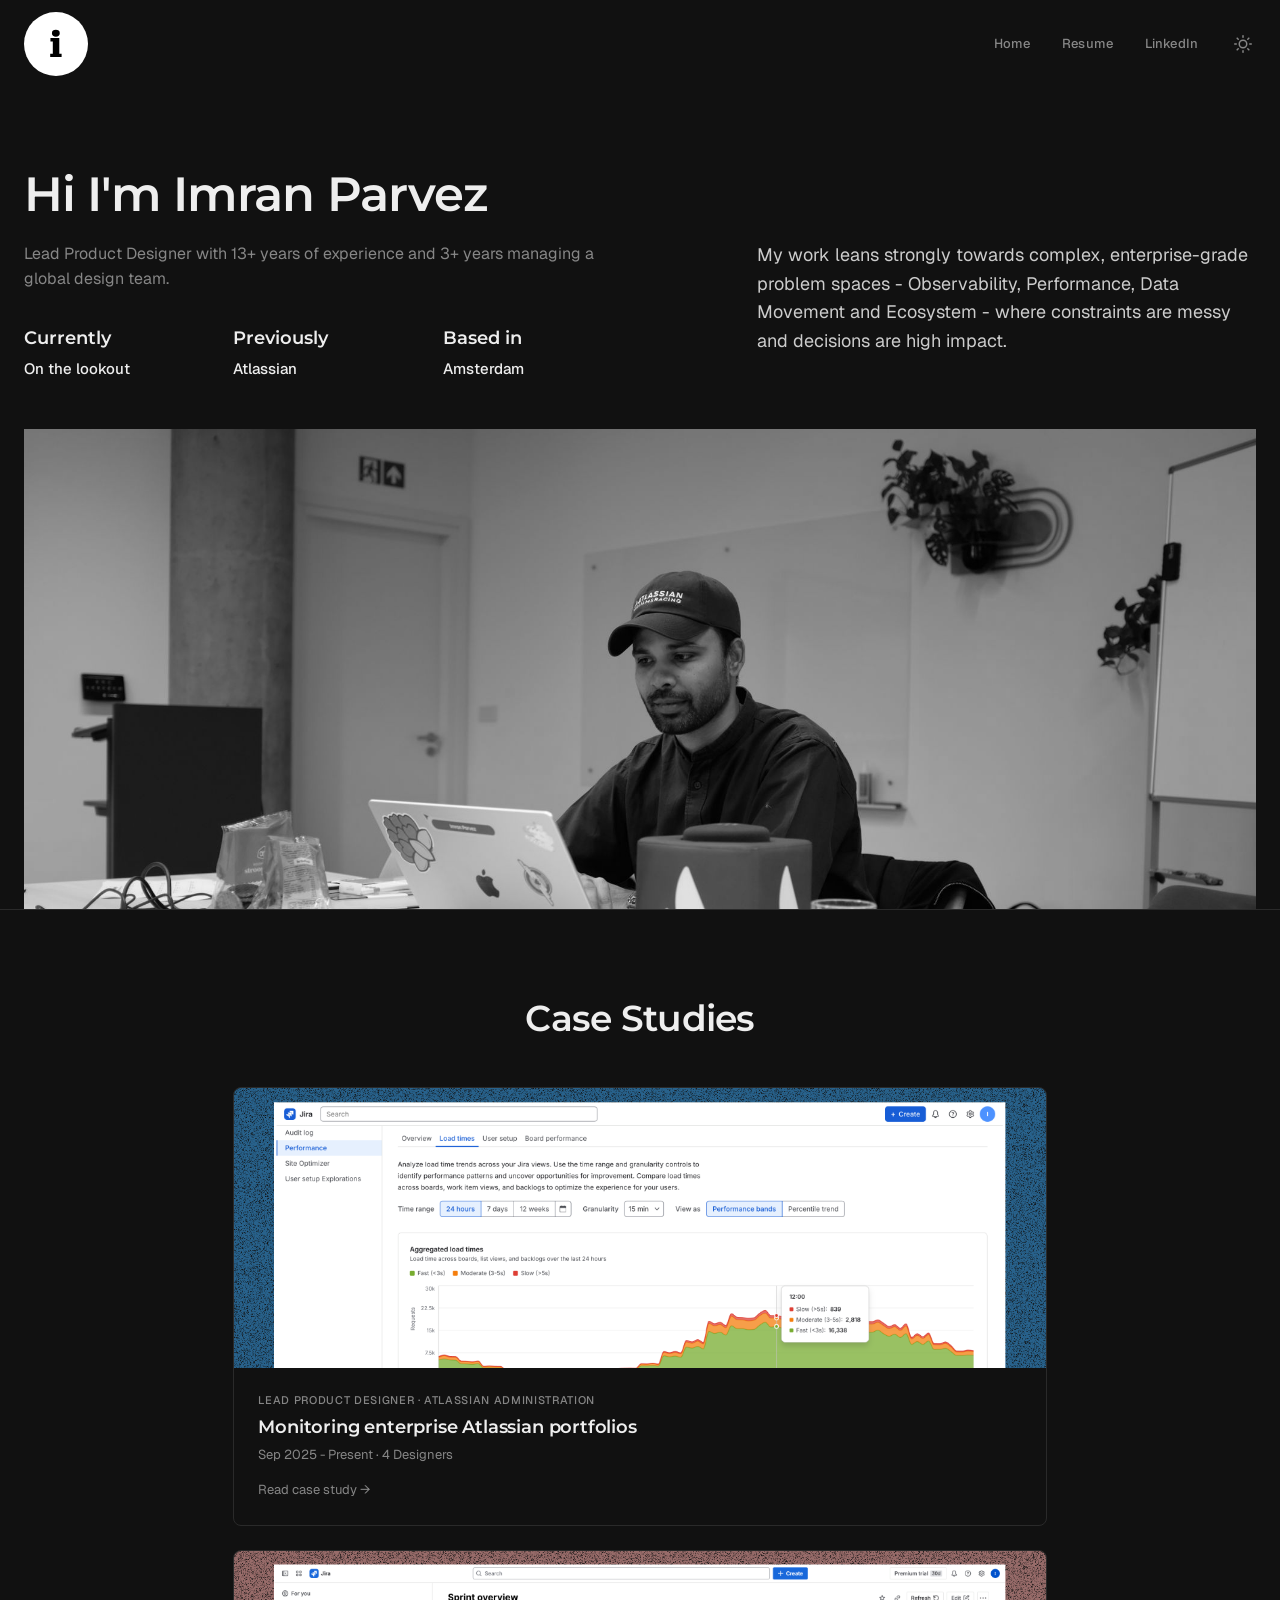
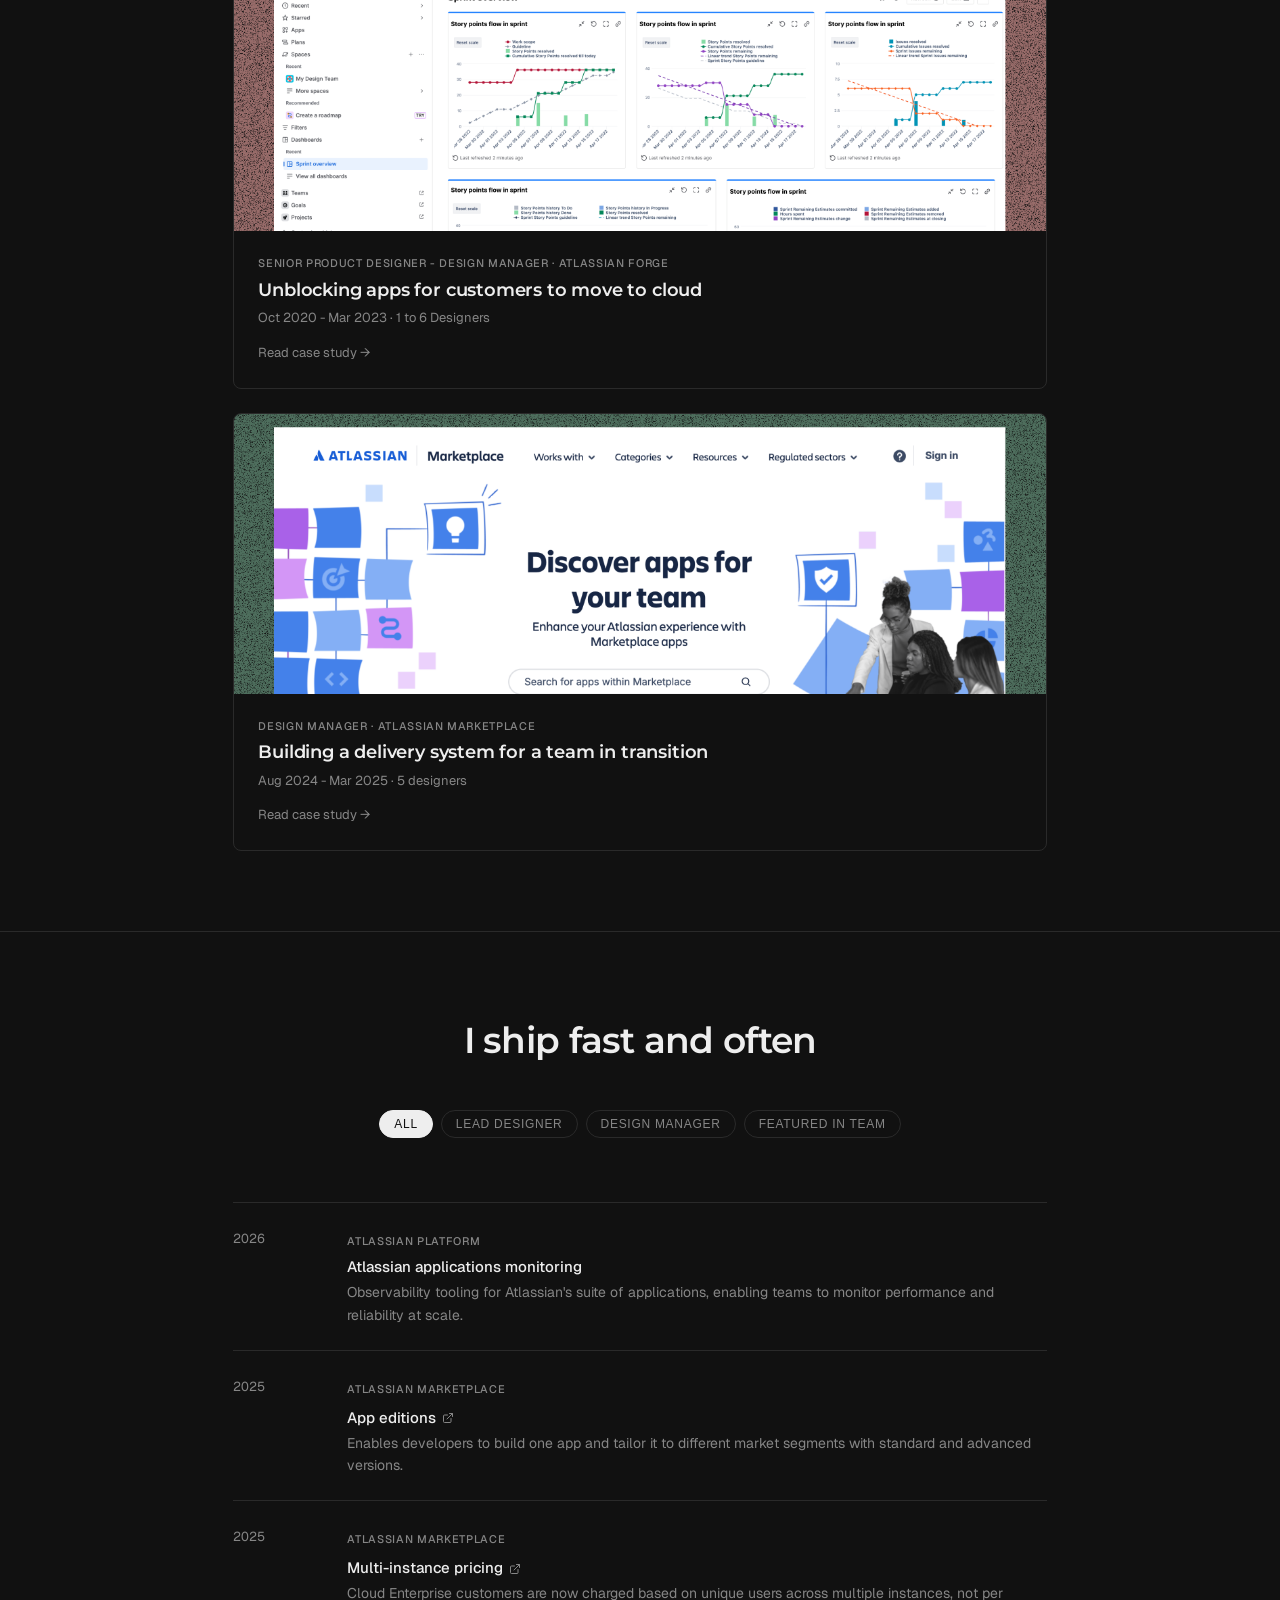
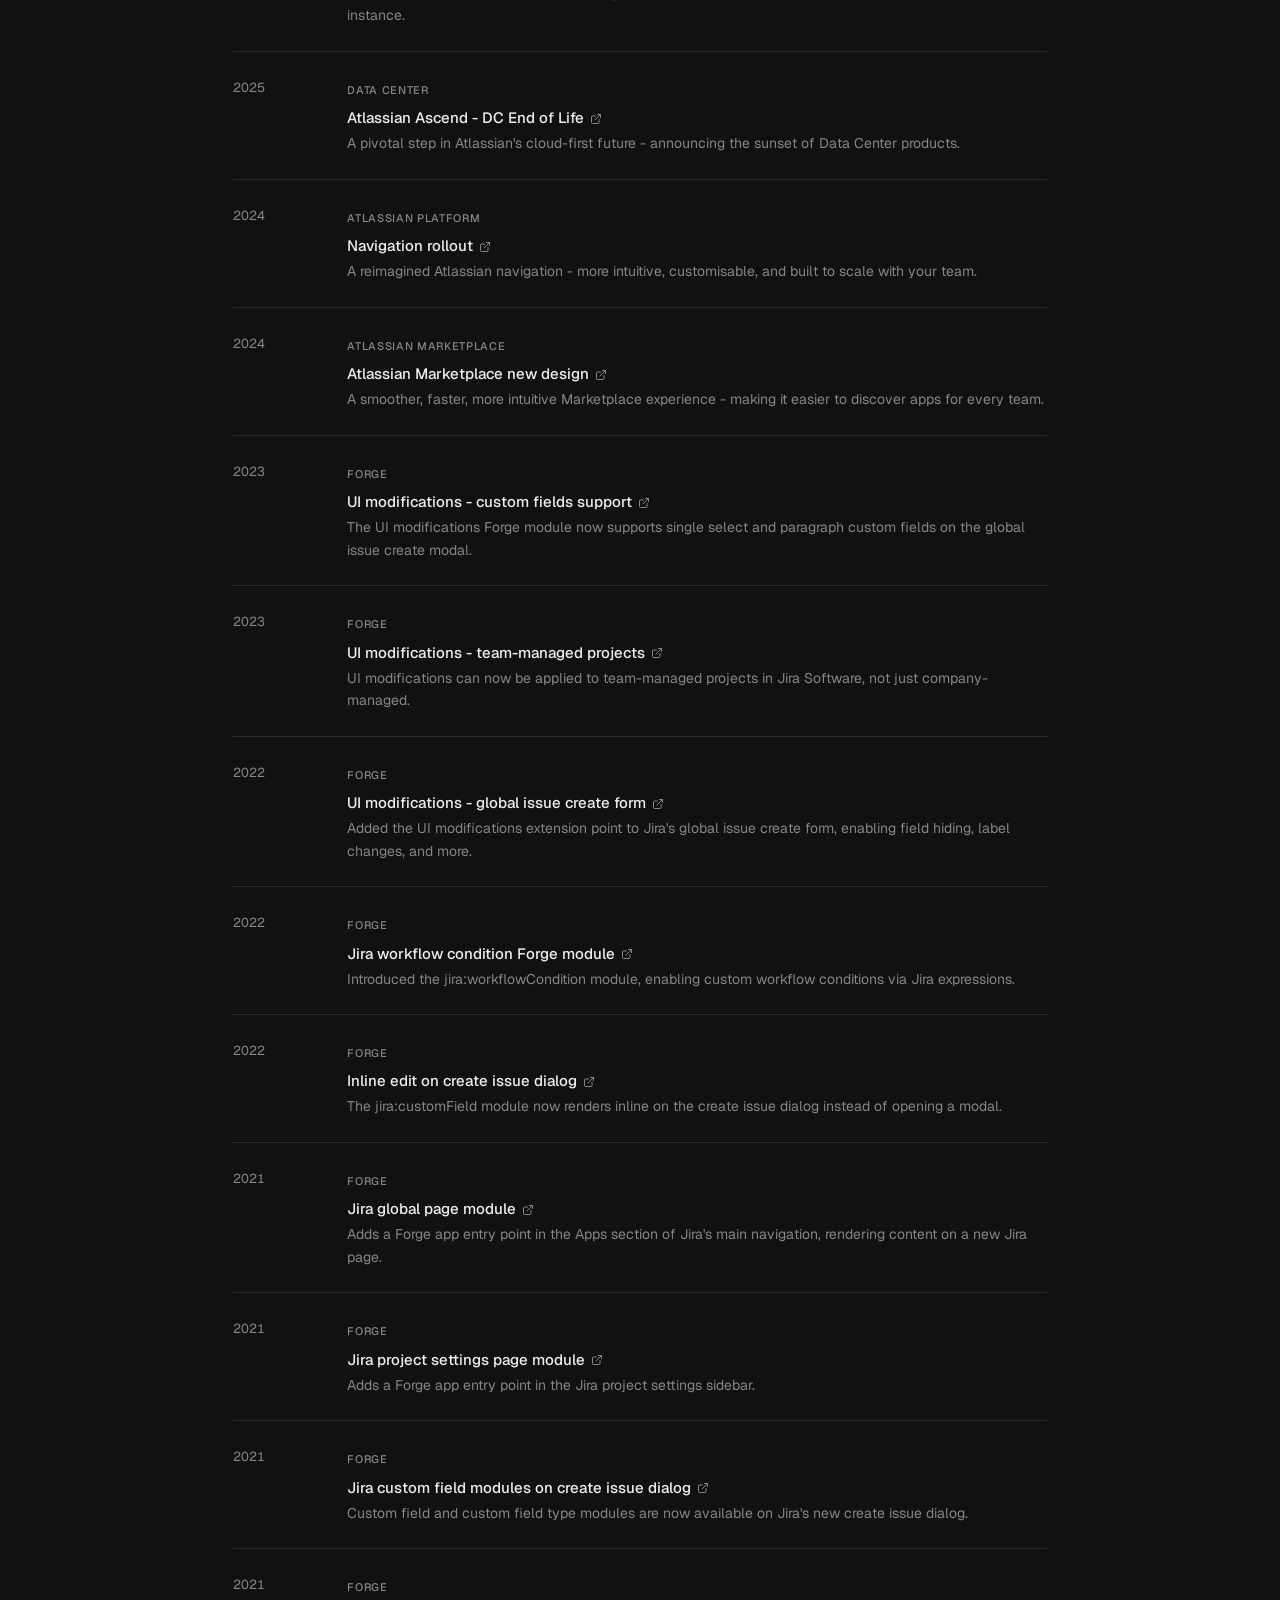
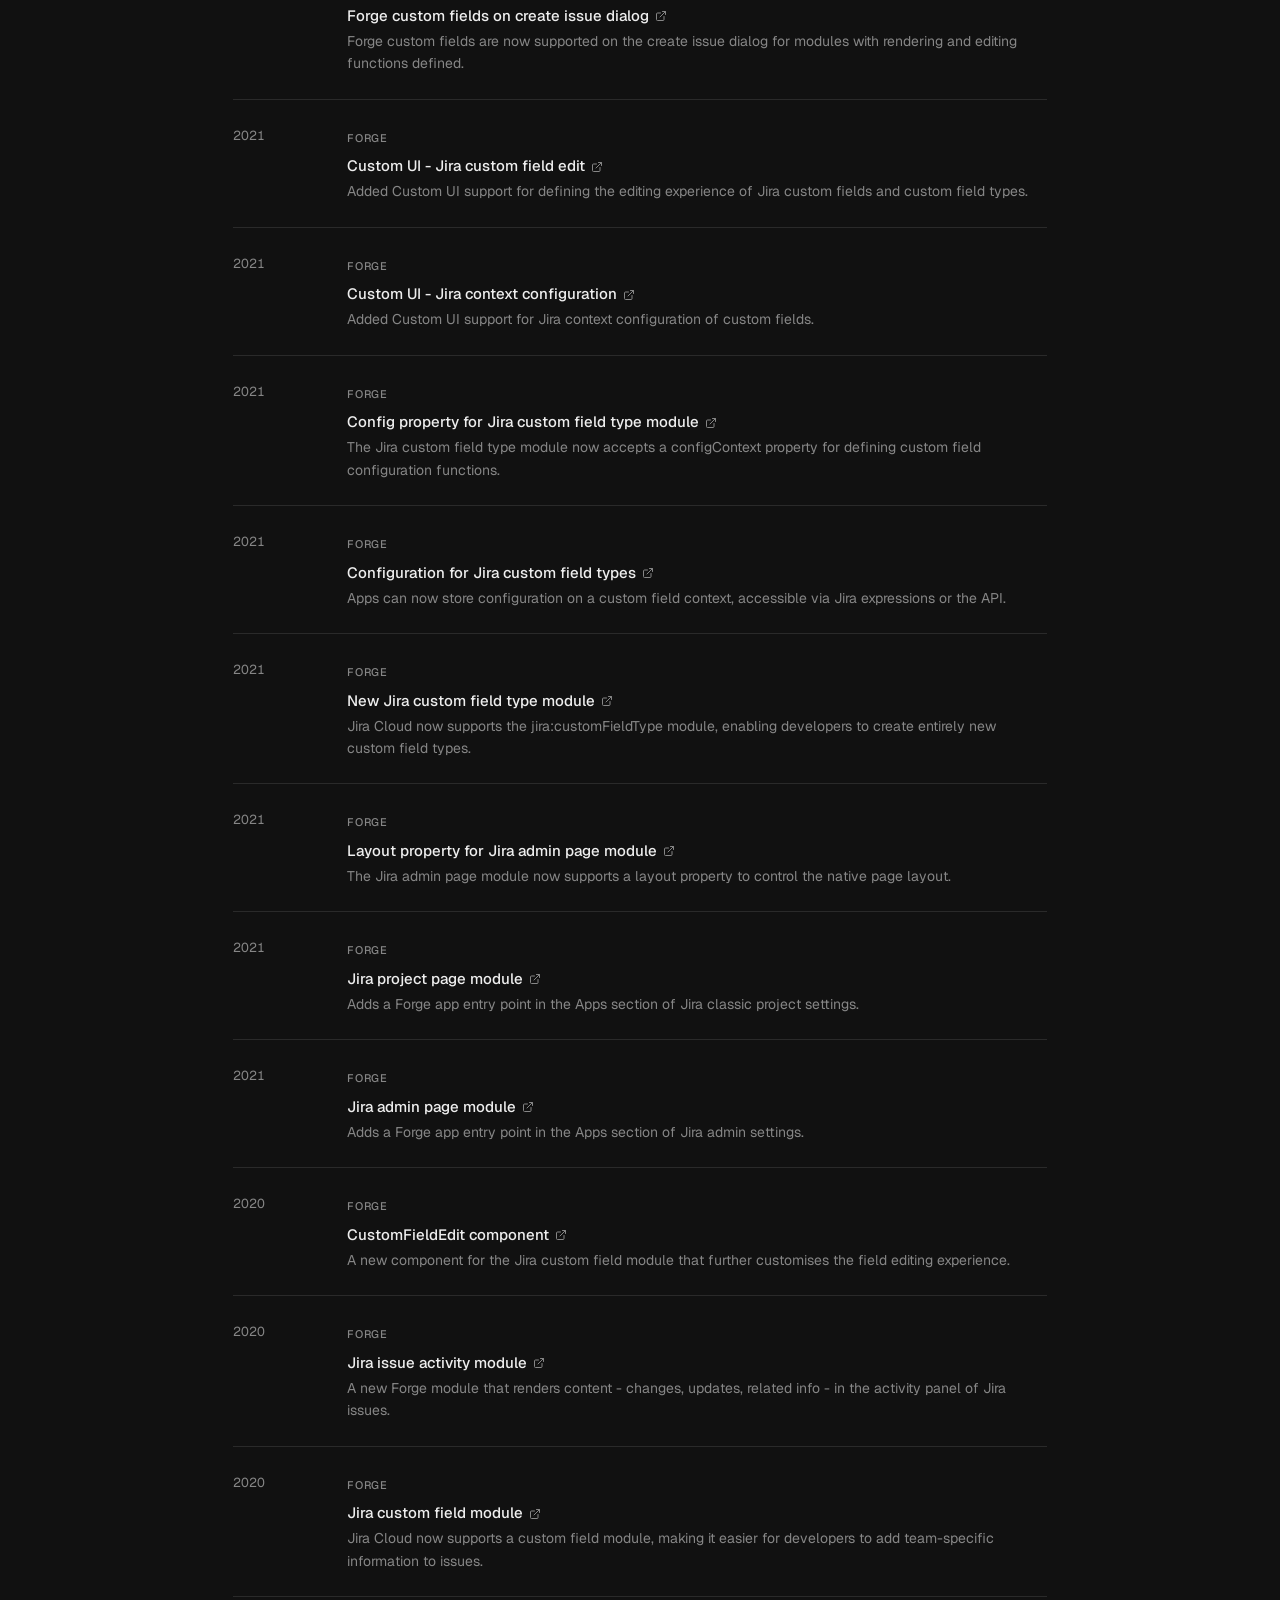
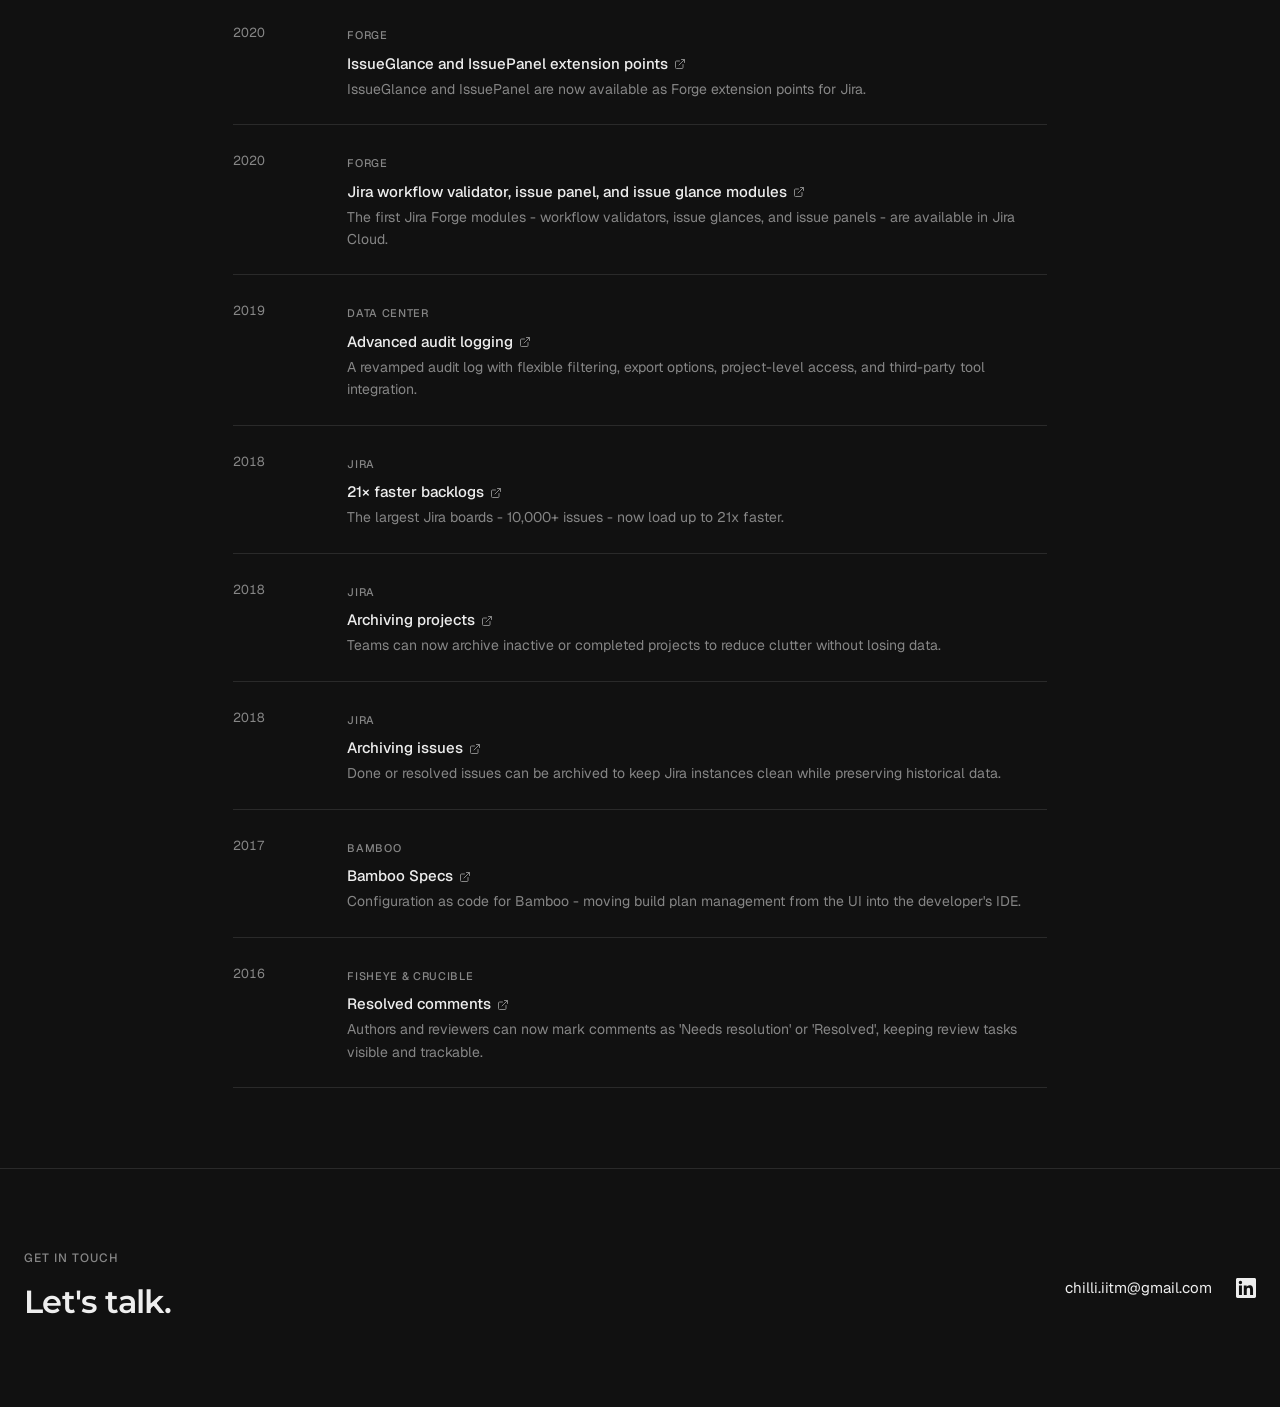
==== commit b7749cae: "deploy: imranparvez/imran-26-source@d6312d824d8bcb6efde6c1fa743aef6893d4aeb9" ====
--- a/index.html
+++ b/index.html
@@ -4,4 +4,4 @@
           document.documentElement.classList.add('dark');
         }
       })();
-    </script><link rel="stylesheet" href="/_astro/index@_@astro.03rSuH0V.css"></head> <body data-astro-cid-j7pv25f6> <!-- TOP NAV --> <nav class="topnav" data-astro-cid-j7pv25f6> <div class="topnav__inner" data-astro-cid-j7pv25f6> <a href="/" class="topnav__logo" aria-label="Home" data-astro-cid-j7pv25f6> <img src="/logo-black.svg" alt="Imran Parvez" data-astro-cid-j7pv25f6> </a> <div class="topnav__links" data-astro-cid-j7pv25f6> <a href="/" class="topnav__link" data-astro-cid-j7pv25f6>Home</a> <a href="/imran-resume-2026-3.pdf" class="topnav__link" target="_blank" rel="noopener noreferrer" data-astro-cid-j7pv25f6>Resume</a> <a href="https://www.linkedin.com/in/imranparvez1/" class="topnav__link" target="_blank" rel="noopener noreferrer" data-astro-cid-j7pv25f6>LinkedIn</a> <button id="theme-toggle" class="topnav__toggle" aria-label="Toggle theme" data-astro-cid-j7pv25f6> <!-- Sun: shown in dark mode --> <svg class="icon-sun" xmlns="http://www.w3.org/2000/svg" viewBox="0 0 24 24" fill="none" stroke="currentColor" stroke-width="2" stroke-linecap="round" stroke-linejoin="round" data-astro-cid-j7pv25f6> <circle cx="12" cy="12" r="5" data-astro-cid-j7pv25f6></circle><line x1="12" y1="1" x2="12" y2="3" data-astro-cid-j7pv25f6></line><line x1="12" y1="21" x2="12" y2="23" data-astro-cid-j7pv25f6></line><line x1="4.22" y1="4.22" x2="5.64" y2="5.64" data-astro-cid-j7pv25f6></line><line x1="18.36" y1="18.36" x2="19.78" y2="19.78" data-astro-cid-j7pv25f6></line><line x1="1" y1="12" x2="3" y2="12" data-astro-cid-j7pv25f6></line><line x1="21" y1="12" x2="23" y2="12" data-astro-cid-j7pv25f6></line><line x1="4.22" y1="19.78" x2="5.64" y2="18.36" data-astro-cid-j7pv25f6></line><line x1="18.36" y1="5.64" x2="19.78" y2="4.22" data-astro-cid-j7pv25f6></line> </svg> <!-- Moon: shown in light mode --> <svg class="icon-moon" xmlns="http://www.w3.org/2000/svg" viewBox="0 0 24 24" fill="none" stroke="currentColor" stroke-width="2" stroke-linecap="round" stroke-linejoin="round" data-astro-cid-j7pv25f6> <path d="M21 12.79A9 9 0 1 1 11.21 3 7 7 0 0 0 21 12.79z" data-astro-cid-j7pv25f6></path> </svg> </button> </div> </div> </nav> <!-- HEADER --> <header class="header" data-astro-cid-j7pv25f6> <div class="container" data-astro-cid-j7pv25f6> <div class="grid" data-astro-cid-j7pv25f6> <div class="header__name-row" data-astro-cid-j7pv25f6> <h1 class="header__name" data-astro-cid-j7pv25f6>Hi I'm Imran Parvez</h1> </div> <div class="header__left" data-astro-cid-j7pv25f6> <p class="header__title" data-astro-cid-j7pv25f6>Lead Product Designer with 13+ years of experience and 3+ years managing a global design team.</p> <div class="header__meta" data-astro-cid-j7pv25f6> <div class="header__meta-item" data-astro-cid-j7pv25f6> <h2 class="header__meta-label" data-astro-cid-j7pv25f6>Currently</h2> <p class="header__meta-value" data-astro-cid-j7pv25f6>Atlassian</p> </div> <div class="header__meta-item" data-astro-cid-j7pv25f6> <h2 class="header__meta-label" data-astro-cid-j7pv25f6>Based in</h2> <p class="header__meta-value" data-astro-cid-j7pv25f6>Amsterdam, NL</p> </div> </div> </div> <div class="header__right" data-astro-cid-j7pv25f6> <p class="header__bio" data-astro-cid-j7pv25f6>My work leans strongly towards complex, enterprise-grade problem spaces - Observability, Performance, Data Movement and Ecosystem - where constraints are messy and decisions are high impact.</p> </div> </div> </div> <div class="header__photo" data-astro-cid-j7pv25f6> <img src="/Hero-1.jpeg" alt="Imran Parvez" data-astro-cid-j7pv25f6> </div> </header> <!-- CASE STUDIES --> <section class="case-studies" data-astro-cid-j7pv25f6> <div class="container" data-astro-cid-j7pv25f6> <div class="grid" data-astro-cid-j7pv25f6> <h2 class="case-studies__title" data-astro-cid-j7pv25f6>Case Studies</h2> <div class="cs-list" data-astro-cid-j7pv25f6> <a href="/case-studies/app-monitoring" class="cs-card" data-astro-cid-j7pv25f6> <div class="cs-card__hero" data-astro-cid-j7pv25f6> <img src="/case-study-03-hero.png" alt="Monitoring enterprise Atlassian portfolios" data-astro-cid-j7pv25f6> </div> <div class="cs-card__body" data-astro-cid-j7pv25f6> <p class="cs-card__label" data-astro-cid-j7pv25f6>Lead Product Designer · Atlassian Administration</p> <h3 class="cs-card__title" data-astro-cid-j7pv25f6>Monitoring enterprise Atlassian portfolios</h3> <p class="cs-card__meta" data-astro-cid-j7pv25f6>Sep 2025 - Present · 4 Designers</p> <span class="cs-card__arrow" data-astro-cid-j7pv25f6>Read case study →</span> </div> </a><a href="/case-studies/unblocking-apps" class="cs-card" data-astro-cid-j7pv25f6> <div class="cs-card__hero" data-astro-cid-j7pv25f6> <img src="/case-study-02-hero.png" alt="Unblocking apps for customers to move to cloud" data-astro-cid-j7pv25f6> </div> <div class="cs-card__body" data-astro-cid-j7pv25f6> <p class="cs-card__label" data-astro-cid-j7pv25f6>Senior Product Designer - Design Manager · Atlassian forge</p> <h3 class="cs-card__title" data-astro-cid-j7pv25f6>Unblocking apps for customers to move to cloud</h3> <p class="cs-card__meta" data-astro-cid-j7pv25f6>Oct 2020 - Mar 2023 · 1 to 6 Designers</p> <span class="cs-card__arrow" data-astro-cid-j7pv25f6>Read case study →</span> </div> </a><a href="/case-studies/building-sprints" class="cs-card" data-astro-cid-j7pv25f6> <div class="cs-card__hero" data-astro-cid-j7pv25f6> <img src="/case-study-01-hero.png" alt="Building a delivery system for a team in transition" data-astro-cid-j7pv25f6> </div> <div class="cs-card__body" data-astro-cid-j7pv25f6> <p class="cs-card__label" data-astro-cid-j7pv25f6>Design Manager · Atlassian Marketplace</p> <h3 class="cs-card__title" data-astro-cid-j7pv25f6>Building a delivery system for a team in transition</h3> <p class="cs-card__meta" data-astro-cid-j7pv25f6>Aug 2024 - Mar 2025 · 5 designers</p> <span class="cs-card__arrow" data-astro-cid-j7pv25f6>Read case study →</span> </div> </a> </div> </div> </div> </section> <!-- SHIPPED --> <section class="shipped" data-astro-cid-j7pv25f6> <div class="container" data-astro-cid-j7pv25f6> <div class="grid" data-astro-cid-j7pv25f6> <h2 class="shipped__title" data-astro-cid-j7pv25f6>I ship fast and often</h2> <div class="filter-bar" data-astro-cid-j7pv25f6> <div class="filter-pills" data-astro-cid-j7pv25f6> <button class="filter-pill is-active" data-filter="all" data-astro-cid-j7pv25f6>All</button> <button class="filter-pill" data-filter="Lead Designer" data-astro-cid-j7pv25f6>Lead Designer</button> <button class="filter-pill" data-filter="Design Manager" data-astro-cid-j7pv25f6>Design Manager</button> <button class="filter-pill" data-filter="featured" data-astro-cid-j7pv25f6>Featured in Team</button> </div> </div> <div class="team-callout" data-astro-cid-j7pv25f6> <p class="team-callout__label" data-astro-cid-j7pv25f6>About Team</p> <p class="team-callout__body" data-astro-cid-j7pv25f6>Team is Atlassian's flagship annual conference held in Anaheim, California. The top releases for our customers are announced here.</p> </div> <div class="shipped__list" data-astro-cid-j7pv25f6> <div class="changelog-entry" data-role="Lead Designer" data-featured="false" data-astro-cid-j7pv25f6> <span class="changelog-year" data-astro-cid-j7pv25f6>2026</span> <div class="changelog-content" data-astro-cid-j7pv25f6> <div class="changelog-meta" data-astro-cid-j7pv25f6> <span class="changelog-product" data-astro-cid-j7pv25f6>Atlassian Platform</span> </div> <span class="changelog-name--no-link" data-astro-cid-j7pv25f6>Atlassian applications monitoring</span> <p class="changelog-description" data-astro-cid-j7pv25f6>Observability tooling for Atlassian&#39;s suite of applications, enabling teams to monitor performance and reliability at scale.</p> </div> </div><div class="changelog-entry" data-role="Design Manager" data-featured="true" data-astro-cid-j7pv25f6> <span class="changelog-year" data-astro-cid-j7pv25f6>2025</span> <div class="changelog-content" data-astro-cid-j7pv25f6> <div class="changelog-meta" data-astro-cid-j7pv25f6> <span class="changelog-product" data-astro-cid-j7pv25f6>Atlassian Marketplace</span> </div> <a href="https://www.atlassian.com/blog/developer/app-editions-are-live" class="changelog-name" target="_blank" rel="noopener noreferrer" data-astro-cid-j7pv25f6> App editions <svg xmlns="http://www.w3.org/2000/svg" viewBox="0 0 24 24" fill="none" stroke="currentColor" stroke-width="2" stroke-linecap="round" stroke-linejoin="round" data-astro-cid-j7pv25f6> <path d="M18 13v6a2 2 0 0 1-2 2H5a2 2 0 0 1-2-2V8a2 2 0 0 1 2-2h6" data-astro-cid-j7pv25f6></path><polyline points="15 3 21 3 21 9" data-astro-cid-j7pv25f6></polyline><line x1="10" y1="14" x2="21" y2="3" data-astro-cid-j7pv25f6></line> </svg> </a> <p class="changelog-description" data-astro-cid-j7pv25f6>Enables developers to build one app and tailor it to different market segments with standard and advanced versions.</p> </div> </div><div class="changelog-entry" data-role="Design Manager" data-featured="false" data-astro-cid-j7pv25f6> <span class="changelog-year" data-astro-cid-j7pv25f6>2025</span> <div class="changelog-content" data-astro-cid-j7pv25f6> <div class="changelog-meta" data-astro-cid-j7pv25f6> <span class="changelog-product" data-astro-cid-j7pv25f6>Atlassian Marketplace</span> </div> <a href="https://developer.atlassian.com/platform/marketplace/changelog/#CHANGE-2919" class="changelog-name" target="_blank" rel="noopener noreferrer" data-astro-cid-j7pv25f6> Multi-instance pricing <svg xmlns="http://www.w3.org/2000/svg" viewBox="0 0 24 24" fill="none" stroke="currentColor" stroke-width="2" stroke-linecap="round" stroke-linejoin="round" data-astro-cid-j7pv25f6> <path d="M18 13v6a2 2 0 0 1-2 2H5a2 2 0 0 1-2-2V8a2 2 0 0 1 2-2h6" data-astro-cid-j7pv25f6></path><polyline points="15 3 21 3 21 9" data-astro-cid-j7pv25f6></polyline><line x1="10" y1="14" x2="21" y2="3" data-astro-cid-j7pv25f6></line> </svg> </a> <p class="changelog-description" data-astro-cid-j7pv25f6>Cloud Enterprise customers are now charged based on unique users across multiple instances, not per instance.</p> </div> </div><div class="changelog-entry" data-role="Design Manager" data-featured="false" data-astro-cid-j7pv25f6> <span class="changelog-year" data-astro-cid-j7pv25f6>2025</span> <div class="changelog-content" data-astro-cid-j7pv25f6> <div class="changelog-meta" data-astro-cid-j7pv25f6> <span class="changelog-product" data-astro-cid-j7pv25f6>Data Center</span> </div> <a href="https://www.atlassian.com/blog/announcements/atlassian-ascend" class="changelog-name" target="_blank" rel="noopener noreferrer" data-astro-cid-j7pv25f6> Atlassian Ascend - DC End of Life <svg xmlns="http://www.w3.org/2000/svg" viewBox="0 0 24 24" fill="none" stroke="currentColor" stroke-width="2" stroke-linecap="round" stroke-linejoin="round" data-astro-cid-j7pv25f6> <path d="M18 13v6a2 2 0 0 1-2 2H5a2 2 0 0 1-2-2V8a2 2 0 0 1 2-2h6" data-astro-cid-j7pv25f6></path><polyline points="15 3 21 3 21 9" data-astro-cid-j7pv25f6></polyline><line x1="10" y1="14" x2="21" y2="3" data-astro-cid-j7pv25f6></line> </svg> </a> <p class="changelog-description" data-astro-cid-j7pv25f6>A pivotal step in Atlassian&#39;s cloud-first future - announcing the sunset of Data Center products.</p> </div> </div><div class="changelog-entry" data-role="Design Manager" data-featured="true" data-astro-cid-j7pv25f6> <span class="changelog-year" data-astro-cid-j7pv25f6>2024</span> <div class="changelog-content" data-astro-cid-j7pv25f6> <div class="changelog-meta" data-astro-cid-j7pv25f6> <span class="changelog-product" data-astro-cid-j7pv25f6>Atlassian Platform</span> </div> <a href="https://www.atlassian.com/blog/announcements/introducing-new-navigation" class="changelog-name" target="_blank" rel="noopener noreferrer" data-astro-cid-j7pv25f6> Navigation rollout <svg xmlns="http://www.w3.org/2000/svg" viewBox="0 0 24 24" fill="none" stroke="currentColor" stroke-width="2" stroke-linecap="round" stroke-linejoin="round" data-astro-cid-j7pv25f6> <path d="M18 13v6a2 2 0 0 1-2 2H5a2 2 0 0 1-2-2V8a2 2 0 0 1 2-2h6" data-astro-cid-j7pv25f6></path><polyline points="15 3 21 3 21 9" data-astro-cid-j7pv25f6></polyline><line x1="10" y1="14" x2="21" y2="3" data-astro-cid-j7pv25f6></line> </svg> </a> <p class="changelog-description" data-astro-cid-j7pv25f6>A reimagined Atlassian navigation - more intuitive, customisable, and built to scale with your team.</p> </div> </div><div class="changelog-entry" data-role="Design Manager" data-featured="true" data-astro-cid-j7pv25f6> <span class="changelog-year" data-astro-cid-j7pv25f6>2024</span> <div class="changelog-content" data-astro-cid-j7pv25f6> <div class="changelog-meta" data-astro-cid-j7pv25f6> <span class="changelog-product" data-astro-cid-j7pv25f6>Atlassian Marketplace</span> </div> <a href="https://www.youtube.com/watch?v=tHjQkDpF4_g" class="changelog-name" target="_blank" rel="noopener noreferrer" data-astro-cid-j7pv25f6> Atlassian Marketplace new design <svg xmlns="http://www.w3.org/2000/svg" viewBox="0 0 24 24" fill="none" stroke="currentColor" stroke-width="2" stroke-linecap="round" stroke-linejoin="round" data-astro-cid-j7pv25f6> <path d="M18 13v6a2 2 0 0 1-2 2H5a2 2 0 0 1-2-2V8a2 2 0 0 1 2-2h6" data-astro-cid-j7pv25f6></path><polyline points="15 3 21 3 21 9" data-astro-cid-j7pv25f6></polyline><line x1="10" y1="14" x2="21" y2="3" data-astro-cid-j7pv25f6></line> </svg> </a> <p class="changelog-description" data-astro-cid-j7pv25f6>A smoother, faster, more intuitive Marketplace experience - making it easier to discover apps for every team.</p> </div> </div><div class="changelog-entry" data-role="Design Manager" data-featured="false" data-astro-cid-j7pv25f6> <span class="changelog-year" data-astro-cid-j7pv25f6>2023</span> <div class="changelog-content" data-astro-cid-j7pv25f6> <div class="changelog-meta" data-astro-cid-j7pv25f6> <span class="changelog-product" data-astro-cid-j7pv25f6>Forge</span> </div> <a href="https://developer.atlassian.com/platform/forge/manifest-reference/modules/jira-ui-modifications/" class="changelog-name" target="_blank" rel="noopener noreferrer" data-astro-cid-j7pv25f6> UI modifications - custom fields support <svg xmlns="http://www.w3.org/2000/svg" viewBox="0 0 24 24" fill="none" stroke="currentColor" stroke-width="2" stroke-linecap="round" stroke-linejoin="round" data-astro-cid-j7pv25f6> <path d="M18 13v6a2 2 0 0 1-2 2H5a2 2 0 0 1-2-2V8a2 2 0 0 1 2-2h6" data-astro-cid-j7pv25f6></path><polyline points="15 3 21 3 21 9" data-astro-cid-j7pv25f6></polyline><line x1="10" y1="14" x2="21" y2="3" data-astro-cid-j7pv25f6></line> </svg> </a> <p class="changelog-description" data-astro-cid-j7pv25f6>The UI modifications Forge module now supports single select and paragraph custom fields on the global issue create modal.</p> </div> </div><div class="changelog-entry" data-role="Design Manager" data-featured="false" data-astro-cid-j7pv25f6> <span class="changelog-year" data-astro-cid-j7pv25f6>2023</span> <div class="changelog-content" data-astro-cid-j7pv25f6> <div class="changelog-meta" data-astro-cid-j7pv25f6> <span class="changelog-product" data-astro-cid-j7pv25f6>Forge</span> </div> <a href="https://developer.atlassian.com/platform/forge/manifest-reference/modules/jira-ui-modifications/" class="changelog-name" target="_blank" rel="noopener noreferrer" data-astro-cid-j7pv25f6> UI modifications - team-managed projects <svg xmlns="http://www.w3.org/2000/svg" viewBox="0 0 24 24" fill="none" stroke="currentColor" stroke-width="2" stroke-linecap="round" stroke-linejoin="round" data-astro-cid-j7pv25f6> <path d="M18 13v6a2 2 0 0 1-2 2H5a2 2 0 0 1-2-2V8a2 2 0 0 1 2-2h6" data-astro-cid-j7pv25f6></path><polyline points="15 3 21 3 21 9" data-astro-cid-j7pv25f6></polyline><line x1="10" y1="14" x2="21" y2="3" data-astro-cid-j7pv25f6></line> </svg> </a> <p class="changelog-description" data-astro-cid-j7pv25f6>UI modifications can now be applied to team-managed projects in Jira Software, not just company-managed.</p> </div> </div><div class="changelog-entry" data-role="Lead Designer" data-featured="false" data-astro-cid-j7pv25f6> <span class="changelog-year" data-astro-cid-j7pv25f6>2022</span> <div class="changelog-content" data-astro-cid-j7pv25f6> <div class="changelog-meta" data-astro-cid-j7pv25f6> <span class="changelog-product" data-astro-cid-j7pv25f6>Forge</span> </div> <a href="https://developer.atlassian.com/platform/forge/changelog/#CHANGE-669" class="changelog-name" target="_blank" rel="noopener noreferrer" data-astro-cid-j7pv25f6> UI modifications - global issue create form <svg xmlns="http://www.w3.org/2000/svg" viewBox="0 0 24 24" fill="none" stroke="currentColor" stroke-width="2" stroke-linecap="round" stroke-linejoin="round" data-astro-cid-j7pv25f6> <path d="M18 13v6a2 2 0 0 1-2 2H5a2 2 0 0 1-2-2V8a2 2 0 0 1 2-2h6" data-astro-cid-j7pv25f6></path><polyline points="15 3 21 3 21 9" data-astro-cid-j7pv25f6></polyline><line x1="10" y1="14" x2="21" y2="3" data-astro-cid-j7pv25f6></line> </svg> </a> <p class="changelog-description" data-astro-cid-j7pv25f6>Added the UI modifications extension point to Jira&#39;s global issue create form, enabling field hiding, label changes, and more.</p> </div> </div><div class="changelog-entry" data-role="Lead Designer" data-featured="false" data-astro-cid-j7pv25f6> <span class="changelog-year" data-astro-cid-j7pv25f6>2022</span> <div class="changelog-content" data-astro-cid-j7pv25f6> <div class="changelog-meta" data-astro-cid-j7pv25f6> <span class="changelog-product" data-astro-cid-j7pv25f6>Forge</span> </div> <a href="https://developer.atlassian.com/platform/forge/changelog/#CHANGE-653" class="changelog-name" target="_blank" rel="noopener noreferrer" data-astro-cid-j7pv25f6> Jira workflow condition Forge module <svg xmlns="http://www.w3.org/2000/svg" viewBox="0 0 24 24" fill="none" stroke="currentColor" stroke-width="2" stroke-linecap="round" stroke-linejoin="round" data-astro-cid-j7pv25f6> <path d="M18 13v6a2 2 0 0 1-2 2H5a2 2 0 0 1-2-2V8a2 2 0 0 1 2-2h6" data-astro-cid-j7pv25f6></path><polyline points="15 3 21 3 21 9" data-astro-cid-j7pv25f6></polyline><line x1="10" y1="14" x2="21" y2="3" data-astro-cid-j7pv25f6></line> </svg> </a> <p class="changelog-description" data-astro-cid-j7pv25f6>Introduced the jira:workflowCondition module, enabling custom workflow conditions via Jira expressions.</p> </div> </div><div class="changelog-entry" data-role="Lead Designer" data-featured="false" data-astro-cid-j7pv25f6> <span class="changelog-year" data-astro-cid-j7pv25f6>2022</span> <div class="changelog-content" data-astro-cid-j7pv25f6> <div class="changelog-meta" data-astro-cid-j7pv25f6> <span class="changelog-product" data-astro-cid-j7pv25f6>Forge</span> </div> <a href="https://developer.atlassian.com/platform/forge/changelog/#CHANGE-623" class="changelog-name" target="_blank" rel="noopener noreferrer" data-astro-cid-j7pv25f6> Inline edit on create issue dialog <svg xmlns="http://www.w3.org/2000/svg" viewBox="0 0 24 24" fill="none" stroke="currentColor" stroke-width="2" stroke-linecap="round" stroke-linejoin="round" data-astro-cid-j7pv25f6> <path d="M18 13v6a2 2 0 0 1-2 2H5a2 2 0 0 1-2-2V8a2 2 0 0 1 2-2h6" data-astro-cid-j7pv25f6></path><polyline points="15 3 21 3 21 9" data-astro-cid-j7pv25f6></polyline><line x1="10" y1="14" x2="21" y2="3" data-astro-cid-j7pv25f6></line> </svg> </a> <p class="changelog-description" data-astro-cid-j7pv25f6>The jira:customField module now renders inline on the create issue dialog instead of opening a modal.</p> </div> </div><div class="changelog-entry" data-role="Lead Designer" data-featured="false" data-astro-cid-j7pv25f6> <span class="changelog-year" data-astro-cid-j7pv25f6>2021</span> <div class="changelog-content" data-astro-cid-j7pv25f6> <div class="changelog-meta" data-astro-cid-j7pv25f6> <span class="changelog-product" data-astro-cid-j7pv25f6>Forge</span> </div> <a href="https://developer.atlassian.com/platform/forge/changelog/#CHANGE-483" class="changelog-name" target="_blank" rel="noopener noreferrer" data-astro-cid-j7pv25f6> Jira global page module <svg xmlns="http://www.w3.org/2000/svg" viewBox="0 0 24 24" fill="none" stroke="currentColor" stroke-width="2" stroke-linecap="round" stroke-linejoin="round" data-astro-cid-j7pv25f6> <path d="M18 13v6a2 2 0 0 1-2 2H5a2 2 0 0 1-2-2V8a2 2 0 0 1 2-2h6" data-astro-cid-j7pv25f6></path><polyline points="15 3 21 3 21 9" data-astro-cid-j7pv25f6></polyline><line x1="10" y1="14" x2="21" y2="3" data-astro-cid-j7pv25f6></line> </svg> </a> <p class="changelog-description" data-astro-cid-j7pv25f6>Adds a Forge app entry point in the Apps section of Jira&#39;s main navigation, rendering content on a new Jira page.</p> </div> </div><div class="changelog-entry" data-role="Lead Designer" data-featured="false" data-astro-cid-j7pv25f6> <span class="changelog-year" data-astro-cid-j7pv25f6>2021</span> <div class="changelog-content" data-astro-cid-j7pv25f6> <div class="changelog-meta" data-astro-cid-j7pv25f6> <span class="changelog-product" data-astro-cid-j7pv25f6>Forge</span> </div> <a href="https://developer.atlassian.com/platform/forge/changelog/#CHANGE-482" class="changelog-name" target="_blank" rel="noopener noreferrer" data-astro-cid-j7pv25f6> Jira project settings page module <svg xmlns="http://www.w3.org/2000/svg" viewBox="0 0 24 24" fill="none" stroke="currentColor" stroke-width="2" stroke-linecap="round" stroke-linejoin="round" data-astro-cid-j7pv25f6> <path d="M18 13v6a2 2 0 0 1-2 2H5a2 2 0 0 1-2-2V8a2 2 0 0 1 2-2h6" data-astro-cid-j7pv25f6></path><polyline points="15 3 21 3 21 9" data-astro-cid-j7pv25f6></polyline><line x1="10" y1="14" x2="21" y2="3" data-astro-cid-j7pv25f6></line> </svg> </a> <p class="changelog-description" data-astro-cid-j7pv25f6>Adds a Forge app entry point in the Jira project settings sidebar.</p> </div> </div><div class="changelog-entry" data-role="Lead Designer" data-featured="false" data-astro-cid-j7pv25f6> <span class="changelog-year" data-astro-cid-j7pv25f6>2021</span> <div class="changelog-content" data-astro-cid-j7pv25f6> <div class="changelog-meta" data-astro-cid-j7pv25f6> <span class="changelog-product" data-astro-cid-j7pv25f6>Forge</span> </div> <a href="https://developer.atlassian.com/platform/forge/changelog/#CHANGE-526" class="changelog-name" target="_blank" rel="noopener noreferrer" data-astro-cid-j7pv25f6> Jira custom field modules on create issue dialog <svg xmlns="http://www.w3.org/2000/svg" viewBox="0 0 24 24" fill="none" stroke="currentColor" stroke-width="2" stroke-linecap="round" stroke-linejoin="round" data-astro-cid-j7pv25f6> <path d="M18 13v6a2 2 0 0 1-2 2H5a2 2 0 0 1-2-2V8a2 2 0 0 1 2-2h6" data-astro-cid-j7pv25f6></path><polyline points="15 3 21 3 21 9" data-astro-cid-j7pv25f6></polyline><line x1="10" y1="14" x2="21" y2="3" data-astro-cid-j7pv25f6></line> </svg> </a> <p class="changelog-description" data-astro-cid-j7pv25f6>Custom field and custom field type modules are now available on Jira&#39;s new create issue dialog.</p> </div> </div><div class="changelog-entry" data-role="Lead Designer" data-featured="true" data-astro-cid-j7pv25f6> <span class="changelog-year" data-astro-cid-j7pv25f6>2021</span> <div class="changelog-content" data-astro-cid-j7pv25f6> <div class="changelog-meta" data-astro-cid-j7pv25f6> <span class="changelog-product" data-astro-cid-j7pv25f6>Forge</span> </div> <a href="https://developer.atlassian.com/platform/forge/changelog/#CHANGE-255" class="changelog-name" target="_blank" rel="noopener noreferrer" data-astro-cid-j7pv25f6> Forge custom fields on create issue dialog <svg xmlns="http://www.w3.org/2000/svg" viewBox="0 0 24 24" fill="none" stroke="currentColor" stroke-width="2" stroke-linecap="round" stroke-linejoin="round" data-astro-cid-j7pv25f6> <path d="M18 13v6a2 2 0 0 1-2 2H5a2 2 0 0 1-2-2V8a2 2 0 0 1 2-2h6" data-astro-cid-j7pv25f6></path><polyline points="15 3 21 3 21 9" data-astro-cid-j7pv25f6></polyline><line x1="10" y1="14" x2="21" y2="3" data-astro-cid-j7pv25f6></line> </svg> </a> <p class="changelog-description" data-astro-cid-j7pv25f6>Forge custom fields are now supported on the create issue dialog for modules with rendering and editing functions defined.</p> </div> </div><div class="changelog-entry" data-role="Lead Designer" data-featured="false" data-astro-cid-j7pv25f6> <span class="changelog-year" data-astro-cid-j7pv25f6>2021</span> <div class="changelog-content" data-astro-cid-j7pv25f6> <div class="changelog-meta" data-astro-cid-j7pv25f6> <span class="changelog-product" data-astro-cid-j7pv25f6>Forge</span> </div> <a href="https://developer.atlassian.com/platform/forge/changelog/#CHANGE-334" class="changelog-name" target="_blank" rel="noopener noreferrer" data-astro-cid-j7pv25f6> Custom UI - Jira custom field edit <svg xmlns="http://www.w3.org/2000/svg" viewBox="0 0 24 24" fill="none" stroke="currentColor" stroke-width="2" stroke-linecap="round" stroke-linejoin="round" data-astro-cid-j7pv25f6> <path d="M18 13v6a2 2 0 0 1-2 2H5a2 2 0 0 1-2-2V8a2 2 0 0 1 2-2h6" data-astro-cid-j7pv25f6></path><polyline points="15 3 21 3 21 9" data-astro-cid-j7pv25f6></polyline><line x1="10" y1="14" x2="21" y2="3" data-astro-cid-j7pv25f6></line> </svg> </a> <p class="changelog-description" data-astro-cid-j7pv25f6>Added Custom UI support for defining the editing experience of Jira custom fields and custom field types.</p> </div> </div><div class="changelog-entry" data-role="Lead Designer" data-featured="false" data-astro-cid-j7pv25f6> <span class="changelog-year" data-astro-cid-j7pv25f6>2021</span> <div class="changelog-content" data-astro-cid-j7pv25f6> <div class="changelog-meta" data-astro-cid-j7pv25f6> <span class="changelog-product" data-astro-cid-j7pv25f6>Forge</span> </div> <a href="https://developer.atlassian.com/platform/forge/changelog/#CHANGE-335" class="changelog-name" target="_blank" rel="noopener noreferrer" data-astro-cid-j7pv25f6> Custom UI - Jira context configuration <svg xmlns="http://www.w3.org/2000/svg" viewBox="0 0 24 24" fill="none" stroke="currentColor" stroke-width="2" stroke-linecap="round" stroke-linejoin="round" data-astro-cid-j7pv25f6> <path d="M18 13v6a2 2 0 0 1-2 2H5a2 2 0 0 1-2-2V8a2 2 0 0 1 2-2h6" data-astro-cid-j7pv25f6></path><polyline points="15 3 21 3 21 9" data-astro-cid-j7pv25f6></polyline><line x1="10" y1="14" x2="21" y2="3" data-astro-cid-j7pv25f6></line> </svg> </a> <p class="changelog-description" data-astro-cid-j7pv25f6>Added Custom UI support for Jira context configuration of custom fields.</p> </div> </div><div class="changelog-entry" data-role="Lead Designer" data-featured="false" data-astro-cid-j7pv25f6> <span class="changelog-year" data-astro-cid-j7pv25f6>2021</span> <div class="changelog-content" data-astro-cid-j7pv25f6> <div class="changelog-meta" data-astro-cid-j7pv25f6> <span class="changelog-product" data-astro-cid-j7pv25f6>Forge</span> </div> <a href="https://developer.atlassian.com/platform/forge/changelog/#CHANGE-256" class="changelog-name" target="_blank" rel="noopener noreferrer" data-astro-cid-j7pv25f6> Config property for Jira custom field type module <svg xmlns="http://www.w3.org/2000/svg" viewBox="0 0 24 24" fill="none" stroke="currentColor" stroke-width="2" stroke-linecap="round" stroke-linejoin="round" data-astro-cid-j7pv25f6> <path d="M18 13v6a2 2 0 0 1-2 2H5a2 2 0 0 1-2-2V8a2 2 0 0 1 2-2h6" data-astro-cid-j7pv25f6></path><polyline points="15 3 21 3 21 9" data-astro-cid-j7pv25f6></polyline><line x1="10" y1="14" x2="21" y2="3" data-astro-cid-j7pv25f6></line> </svg> </a> <p class="changelog-description" data-astro-cid-j7pv25f6>The Jira custom field type module now accepts a configContext property for defining custom field configuration functions.</p> </div> </div><div class="changelog-entry" data-role="Lead Designer" data-featured="false" data-astro-cid-j7pv25f6> <span class="changelog-year" data-astro-cid-j7pv25f6>2021</span> <div class="changelog-content" data-astro-cid-j7pv25f6> <div class="changelog-meta" data-astro-cid-j7pv25f6> <span class="changelog-product" data-astro-cid-j7pv25f6>Forge</span> </div> <a href="https://developer.atlassian.com/platform/forge/changelog/#CHANGE-230" class="changelog-name" target="_blank" rel="noopener noreferrer" data-astro-cid-j7pv25f6> Configuration for Jira custom field types <svg xmlns="http://www.w3.org/2000/svg" viewBox="0 0 24 24" fill="none" stroke="currentColor" stroke-width="2" stroke-linecap="round" stroke-linejoin="round" data-astro-cid-j7pv25f6> <path d="M18 13v6a2 2 0 0 1-2 2H5a2 2 0 0 1-2-2V8a2 2 0 0 1 2-2h6" data-astro-cid-j7pv25f6></path><polyline points="15 3 21 3 21 9" data-astro-cid-j7pv25f6></polyline><line x1="10" y1="14" x2="21" y2="3" data-astro-cid-j7pv25f6></line> </svg> </a> <p class="changelog-description" data-astro-cid-j7pv25f6>Apps can now store configuration on a custom field context, accessible via Jira expressions or the API.</p> </div> </div><div class="changelog-entry" data-role="Lead Designer" data-featured="false" data-astro-cid-j7pv25f6> <span class="changelog-year" data-astro-cid-j7pv25f6>2021</span> <div class="changelog-content" data-astro-cid-j7pv25f6> <div class="changelog-meta" data-astro-cid-j7pv25f6> <span class="changelog-product" data-astro-cid-j7pv25f6>Forge</span> </div> <a href="https://developer.atlassian.com/platform/forge/changelog/#CHANGE-205" class="changelog-name" target="_blank" rel="noopener noreferrer" data-astro-cid-j7pv25f6> New Jira custom field type module <svg xmlns="http://www.w3.org/2000/svg" viewBox="0 0 24 24" fill="none" stroke="currentColor" stroke-width="2" stroke-linecap="round" stroke-linejoin="round" data-astro-cid-j7pv25f6> <path d="M18 13v6a2 2 0 0 1-2 2H5a2 2 0 0 1-2-2V8a2 2 0 0 1 2-2h6" data-astro-cid-j7pv25f6></path><polyline points="15 3 21 3 21 9" data-astro-cid-j7pv25f6></polyline><line x1="10" y1="14" x2="21" y2="3" data-astro-cid-j7pv25f6></line> </svg> </a> <p class="changelog-description" data-astro-cid-j7pv25f6>Jira Cloud now supports the jira:customFieldType module, enabling developers to create entirely new custom field types.</p> </div> </div><div class="changelog-entry" data-role="Lead Designer" data-featured="false" data-astro-cid-j7pv25f6> <span class="changelog-year" data-astro-cid-j7pv25f6>2021</span> <div class="changelog-content" data-astro-cid-j7pv25f6> <div class="changelog-meta" data-astro-cid-j7pv25f6> <span class="changelog-product" data-astro-cid-j7pv25f6>Forge</span> </div> <a href="https://developer.atlassian.com/platform/forge/changelog/#CHANGE-188" class="changelog-name" target="_blank" rel="noopener noreferrer" data-astro-cid-j7pv25f6> Layout property for Jira admin page module <svg xmlns="http://www.w3.org/2000/svg" viewBox="0 0 24 24" fill="none" stroke="currentColor" stroke-width="2" stroke-linecap="round" stroke-linejoin="round" data-astro-cid-j7pv25f6> <path d="M18 13v6a2 2 0 0 1-2 2H5a2 2 0 0 1-2-2V8a2 2 0 0 1 2-2h6" data-astro-cid-j7pv25f6></path><polyline points="15 3 21 3 21 9" data-astro-cid-j7pv25f6></polyline><line x1="10" y1="14" x2="21" y2="3" data-astro-cid-j7pv25f6></line> </svg> </a> <p class="changelog-description" data-astro-cid-j7pv25f6>The Jira admin page module now supports a layout property to control the native page layout.</p> </div> </div><div class="changelog-entry" data-role="Lead Designer" data-featured="false" data-astro-cid-j7pv25f6> <span class="changelog-year" data-astro-cid-j7pv25f6>2021</span> <div class="changelog-content" data-astro-cid-j7pv25f6> <div class="changelog-meta" data-astro-cid-j7pv25f6> <span class="changelog-product" data-astro-cid-j7pv25f6>Forge</span> </div> <a href="https://developer.atlassian.com/platform/forge/changelog/#CHANGE-191" class="changelog-name" target="_blank" rel="noopener noreferrer" data-astro-cid-j7pv25f6> Jira project page module <svg xmlns="http://www.w3.org/2000/svg" viewBox="0 0 24 24" fill="none" stroke="currentColor" stroke-width="2" stroke-linecap="round" stroke-linejoin="round" data-astro-cid-j7pv25f6> <path d="M18 13v6a2 2 0 0 1-2 2H5a2 2 0 0 1-2-2V8a2 2 0 0 1 2-2h6" data-astro-cid-j7pv25f6></path><polyline points="15 3 21 3 21 9" data-astro-cid-j7pv25f6></polyline><line x1="10" y1="14" x2="21" y2="3" data-astro-cid-j7pv25f6></line> </svg> </a> <p class="changelog-description" data-astro-cid-j7pv25f6>Adds a Forge app entry point in the Apps section of Jira classic project settings.</p> </div> </div><div class="changelog-entry" data-role="Lead Designer" data-featured="false" data-astro-cid-j7pv25f6> <span class="changelog-year" data-astro-cid-j7pv25f6>2021</span> <div class="changelog-content" data-astro-cid-j7pv25f6> <div class="changelog-meta" data-astro-cid-j7pv25f6> <span class="changelog-product" data-astro-cid-j7pv25f6>Forge</span> </div> <a href="https://developer.atlassian.com/platform/forge/changelog/#CHANGE-163" class="changelog-name" target="_blank" rel="noopener noreferrer" data-astro-cid-j7pv25f6> Jira admin page module <svg xmlns="http://www.w3.org/2000/svg" viewBox="0 0 24 24" fill="none" stroke="currentColor" stroke-width="2" stroke-linecap="round" stroke-linejoin="round" data-astro-cid-j7pv25f6> <path d="M18 13v6a2 2 0 0 1-2 2H5a2 2 0 0 1-2-2V8a2 2 0 0 1 2-2h6" data-astro-cid-j7pv25f6></path><polyline points="15 3 21 3 21 9" data-astro-cid-j7pv25f6></polyline><line x1="10" y1="14" x2="21" y2="3" data-astro-cid-j7pv25f6></line> </svg> </a> <p class="changelog-description" data-astro-cid-j7pv25f6>Adds a Forge app entry point in the Apps section of Jira admin settings.</p> </div> </div><div class="changelog-entry" data-role="Lead Designer" data-featured="false" data-astro-cid-j7pv25f6> <span class="changelog-year" data-astro-cid-j7pv25f6>2020</span> <div class="changelog-content" data-astro-cid-j7pv25f6> <div class="changelog-meta" data-astro-cid-j7pv25f6> <span class="changelog-product" data-astro-cid-j7pv25f6>Forge</span> </div> <a href="https://developer.atlassian.com/platform/forge/changelog/#CHANGE-109" class="changelog-name" target="_blank" rel="noopener noreferrer" data-astro-cid-j7pv25f6> CustomFieldEdit component <svg xmlns="http://www.w3.org/2000/svg" viewBox="0 0 24 24" fill="none" stroke="currentColor" stroke-width="2" stroke-linecap="round" stroke-linejoin="round" data-astro-cid-j7pv25f6> <path d="M18 13v6a2 2 0 0 1-2 2H5a2 2 0 0 1-2-2V8a2 2 0 0 1 2-2h6" data-astro-cid-j7pv25f6></path><polyline points="15 3 21 3 21 9" data-astro-cid-j7pv25f6></polyline><line x1="10" y1="14" x2="21" y2="3" data-astro-cid-j7pv25f6></line> </svg> </a> <p class="changelog-description" data-astro-cid-j7pv25f6>A new component for the Jira custom field module that further customises the field editing experience.</p> </div> </div><div class="changelog-entry" data-role="Lead Designer" data-featured="false" data-astro-cid-j7pv25f6> <span class="changelog-year" data-astro-cid-j7pv25f6>2020</span> <div class="changelog-content" data-astro-cid-j7pv25f6> <div class="changelog-meta" data-astro-cid-j7pv25f6> <span class="changelog-product" data-astro-cid-j7pv25f6>Forge</span> </div> <a href="https://developer.atlassian.com/platform/forge/changelog/#CHANGE-104" class="changelog-name" target="_blank" rel="noopener noreferrer" data-astro-cid-j7pv25f6> Jira issue activity module <svg xmlns="http://www.w3.org/2000/svg" viewBox="0 0 24 24" fill="none" stroke="currentColor" stroke-width="2" stroke-linecap="round" stroke-linejoin="round" data-astro-cid-j7pv25f6> <path d="M18 13v6a2 2 0 0 1-2 2H5a2 2 0 0 1-2-2V8a2 2 0 0 1 2-2h6" data-astro-cid-j7pv25f6></path><polyline points="15 3 21 3 21 9" data-astro-cid-j7pv25f6></polyline><line x1="10" y1="14" x2="21" y2="3" data-astro-cid-j7pv25f6></line> </svg> </a> <p class="changelog-description" data-astro-cid-j7pv25f6>A new Forge module that renders content - changes, updates, related info - in the activity panel of Jira issues.</p> </div> </div><div class="changelog-entry" data-role="Lead Designer" data-featured="false" data-astro-cid-j7pv25f6> <span class="changelog-year" data-astro-cid-j7pv25f6>2020</span> <div class="changelog-content" data-astro-cid-j7pv25f6> <div class="changelog-meta" data-astro-cid-j7pv25f6> <span class="changelog-product" data-astro-cid-j7pv25f6>Forge</span> </div> <a href="https://developer.atlassian.com/platform/forge/changelog/#CHANGE-75" class="changelog-name" target="_blank" rel="noopener noreferrer" data-astro-cid-j7pv25f6> Jira custom field module <svg xmlns="http://www.w3.org/2000/svg" viewBox="0 0 24 24" fill="none" stroke="currentColor" stroke-width="2" stroke-linecap="round" stroke-linejoin="round" data-astro-cid-j7pv25f6> <path d="M18 13v6a2 2 0 0 1-2 2H5a2 2 0 0 1-2-2V8a2 2 0 0 1 2-2h6" data-astro-cid-j7pv25f6></path><polyline points="15 3 21 3 21 9" data-astro-cid-j7pv25f6></polyline><line x1="10" y1="14" x2="21" y2="3" data-astro-cid-j7pv25f6></line> </svg> </a> <p class="changelog-description" data-astro-cid-j7pv25f6>Jira Cloud now supports a custom field module, making it easier for developers to add team-specific information to issues.</p> </div> </div><div class="changelog-entry" data-role="Lead Designer" data-featured="false" data-astro-cid-j7pv25f6> <span class="changelog-year" data-astro-cid-j7pv25f6>2020</span> <div class="changelog-content" data-astro-cid-j7pv25f6> <div class="changelog-meta" data-astro-cid-j7pv25f6> <span class="changelog-product" data-astro-cid-j7pv25f6>Forge</span> </div> <a href="https://developer.atlassian.com/platform/forge/changelog/#CHANGE-57" class="changelog-name" target="_blank" rel="noopener noreferrer" data-astro-cid-j7pv25f6> IssueGlance and IssuePanel extension points <svg xmlns="http://www.w3.org/2000/svg" viewBox="0 0 24 24" fill="none" stroke="currentColor" stroke-width="2" stroke-linecap="round" stroke-linejoin="round" data-astro-cid-j7pv25f6> <path d="M18 13v6a2 2 0 0 1-2 2H5a2 2 0 0 1-2-2V8a2 2 0 0 1 2-2h6" data-astro-cid-j7pv25f6></path><polyline points="15 3 21 3 21 9" data-astro-cid-j7pv25f6></polyline><line x1="10" y1="14" x2="21" y2="3" data-astro-cid-j7pv25f6></line> </svg> </a> <p class="changelog-description" data-astro-cid-j7pv25f6>IssueGlance and IssuePanel are now available as Forge extension points for Jira.</p> </div> </div><div class="changelog-entry" data-role="Lead Designer" data-featured="false" data-astro-cid-j7pv25f6> <span class="changelog-year" data-astro-cid-j7pv25f6>2020</span> <div class="changelog-content" data-astro-cid-j7pv25f6> <div class="changelog-meta" data-astro-cid-j7pv25f6> <span class="changelog-product" data-astro-cid-j7pv25f6>Forge</span> </div> <a href="https://developer.atlassian.com/platform/forge/changelog/#CHANGE-51" class="changelog-name" target="_blank" rel="noopener noreferrer" data-astro-cid-j7pv25f6> Jira workflow validator, issue panel, and issue glance modules <svg xmlns="http://www.w3.org/2000/svg" viewBox="0 0 24 24" fill="none" stroke="currentColor" stroke-width="2" stroke-linecap="round" stroke-linejoin="round" data-astro-cid-j7pv25f6> <path d="M18 13v6a2 2 0 0 1-2 2H5a2 2 0 0 1-2-2V8a2 2 0 0 1 2-2h6" data-astro-cid-j7pv25f6></path><polyline points="15 3 21 3 21 9" data-astro-cid-j7pv25f6></polyline><line x1="10" y1="14" x2="21" y2="3" data-astro-cid-j7pv25f6></line> </svg> </a> <p class="changelog-description" data-astro-cid-j7pv25f6>The first Jira Forge modules - workflow validators, issue glances, and issue panels - are available in Jira Cloud.</p> </div> </div><div class="changelog-entry" data-role="Lead Designer" data-featured="false" data-astro-cid-j7pv25f6> <span class="changelog-year" data-astro-cid-j7pv25f6>2019</span> <div class="changelog-content" data-astro-cid-j7pv25f6> <div class="changelog-meta" data-astro-cid-j7pv25f6> <span class="changelog-product" data-astro-cid-j7pv25f6>Data Center</span> </div> <a href="https://confluence.atlassian.com/adminjiraserver/auditing-in-jira-938847740.html" class="changelog-name" target="_blank" rel="noopener noreferrer" data-astro-cid-j7pv25f6> Advanced audit logging <svg xmlns="http://www.w3.org/2000/svg" viewBox="0 0 24 24" fill="none" stroke="currentColor" stroke-width="2" stroke-linecap="round" stroke-linejoin="round" data-astro-cid-j7pv25f6> <path d="M18 13v6a2 2 0 0 1-2 2H5a2 2 0 0 1-2-2V8a2 2 0 0 1 2-2h6" data-astro-cid-j7pv25f6></path><polyline points="15 3 21 3 21 9" data-astro-cid-j7pv25f6></polyline><line x1="10" y1="14" x2="21" y2="3" data-astro-cid-j7pv25f6></line> </svg> </a> <p class="changelog-description" data-astro-cid-j7pv25f6>A revamped audit log with flexible filtering, export options, project-level access, and third-party tool integration.</p> </div> </div><div class="changelog-entry" data-role="Lead Designer" data-featured="true" data-astro-cid-j7pv25f6> <span class="changelog-year" data-astro-cid-j7pv25f6>2018</span> <div class="changelog-content" data-astro-cid-j7pv25f6> <div class="changelog-meta" data-astro-cid-j7pv25f6> <span class="changelog-product" data-astro-cid-j7pv25f6>Jira</span> </div> <a href="https://www.atlassian.com/blog/jira/introducing-jira-software-8-0" class="changelog-name" target="_blank" rel="noopener noreferrer" data-astro-cid-j7pv25f6> 21× faster backlogs <svg xmlns="http://www.w3.org/2000/svg" viewBox="0 0 24 24" fill="none" stroke="currentColor" stroke-width="2" stroke-linecap="round" stroke-linejoin="round" data-astro-cid-j7pv25f6> <path d="M18 13v6a2 2 0 0 1-2 2H5a2 2 0 0 1-2-2V8a2 2 0 0 1 2-2h6" data-astro-cid-j7pv25f6></path><polyline points="15 3 21 3 21 9" data-astro-cid-j7pv25f6></polyline><line x1="10" y1="14" x2="21" y2="3" data-astro-cid-j7pv25f6></line> </svg> </a> <p class="changelog-description" data-astro-cid-j7pv25f6>The largest Jira boards - 10,000+ issues - now load up to 21x faster.</p> </div> </div><div class="changelog-entry" data-role="Lead Designer" data-featured="true" data-astro-cid-j7pv25f6> <span class="changelog-year" data-astro-cid-j7pv25f6>2018</span> <div class="changelog-content" data-astro-cid-j7pv25f6> <div class="changelog-meta" data-astro-cid-j7pv25f6> <span class="changelog-product" data-astro-cid-j7pv25f6>Jira</span> </div> <a href="https://confluence.atlassian.com/adminjiraserver/archiving-a-project-938847621.html" class="changelog-name" target="_blank" rel="noopener noreferrer" data-astro-cid-j7pv25f6> Archiving projects <svg xmlns="http://www.w3.org/2000/svg" viewBox="0 0 24 24" fill="none" stroke="currentColor" stroke-width="2" stroke-linecap="round" stroke-linejoin="round" data-astro-cid-j7pv25f6> <path d="M18 13v6a2 2 0 0 1-2 2H5a2 2 0 0 1-2-2V8a2 2 0 0 1 2-2h6" data-astro-cid-j7pv25f6></path><polyline points="15 3 21 3 21 9" data-astro-cid-j7pv25f6></polyline><line x1="10" y1="14" x2="21" y2="3" data-astro-cid-j7pv25f6></line> </svg> </a> <p class="changelog-description" data-astro-cid-j7pv25f6>Teams can now archive inactive or completed projects to reduce clutter without losing data.</p> </div> </div><div class="changelog-entry" data-role="Lead Designer" data-featured="false" data-astro-cid-j7pv25f6> <span class="changelog-year" data-astro-cid-j7pv25f6>2018</span> <div class="changelog-content" data-astro-cid-j7pv25f6> <div class="changelog-meta" data-astro-cid-j7pv25f6> <span class="changelog-product" data-astro-cid-j7pv25f6>Jira</span> </div> <a href="https://confluence.atlassian.com/adminjiraserver/archiving-an-issue-968669980.html" class="changelog-name" target="_blank" rel="noopener noreferrer" data-astro-cid-j7pv25f6> Archiving issues <svg xmlns="http://www.w3.org/2000/svg" viewBox="0 0 24 24" fill="none" stroke="currentColor" stroke-width="2" stroke-linecap="round" stroke-linejoin="round" data-astro-cid-j7pv25f6> <path d="M18 13v6a2 2 0 0 1-2 2H5a2 2 0 0 1-2-2V8a2 2 0 0 1 2-2h6" data-astro-cid-j7pv25f6></path><polyline points="15 3 21 3 21 9" data-astro-cid-j7pv25f6></polyline><line x1="10" y1="14" x2="21" y2="3" data-astro-cid-j7pv25f6></line> </svg> </a> <p class="changelog-description" data-astro-cid-j7pv25f6>Done or resolved issues can be archived to keep Jira instances clean while preserving historical data.</p> </div> </div><div class="changelog-entry" data-role="Lead Designer" data-featured="false" data-astro-cid-j7pv25f6> <span class="changelog-year" data-astro-cid-j7pv25f6>2017</span> <div class="changelog-content" data-astro-cid-j7pv25f6> <div class="changelog-meta" data-astro-cid-j7pv25f6> <span class="changelog-product" data-astro-cid-j7pv25f6>Bamboo</span> </div> <a href="https://confluence.atlassian.com/bamboo/what-is-configuration-as-code-894743909.html" class="changelog-name" target="_blank" rel="noopener noreferrer" data-astro-cid-j7pv25f6> Bamboo Specs <svg xmlns="http://www.w3.org/2000/svg" viewBox="0 0 24 24" fill="none" stroke="currentColor" stroke-width="2" stroke-linecap="round" stroke-linejoin="round" data-astro-cid-j7pv25f6> <path d="M18 13v6a2 2 0 0 1-2 2H5a2 2 0 0 1-2-2V8a2 2 0 0 1 2-2h6" data-astro-cid-j7pv25f6></path><polyline points="15 3 21 3 21 9" data-astro-cid-j7pv25f6></polyline><line x1="10" y1="14" x2="21" y2="3" data-astro-cid-j7pv25f6></line> </svg> </a> <p class="changelog-description" data-astro-cid-j7pv25f6>Configuration as code for Bamboo - moving build plan management from the UI into the developer&#39;s IDE.</p> </div> </div><div class="changelog-entry" data-role="Lead Designer" data-featured="false" data-astro-cid-j7pv25f6> <span class="changelog-year" data-astro-cid-j7pv25f6>2016</span> <div class="changelog-content" data-astro-cid-j7pv25f6> <div class="changelog-meta" data-astro-cid-j7pv25f6> <span class="changelog-product" data-astro-cid-j7pv25f6>Fisheye &amp; Crucible</span> </div> <a href="https://www.atlassian.com/blog/fisheye/fisheye-crucible-4-2-resolvable-comments" class="changelog-name" target="_blank" rel="noopener noreferrer" data-astro-cid-j7pv25f6> Resolved comments <svg xmlns="http://www.w3.org/2000/svg" viewBox="0 0 24 24" fill="none" stroke="currentColor" stroke-width="2" stroke-linecap="round" stroke-linejoin="round" data-astro-cid-j7pv25f6> <path d="M18 13v6a2 2 0 0 1-2 2H5a2 2 0 0 1-2-2V8a2 2 0 0 1 2-2h6" data-astro-cid-j7pv25f6></path><polyline points="15 3 21 3 21 9" data-astro-cid-j7pv25f6></polyline><line x1="10" y1="14" x2="21" y2="3" data-astro-cid-j7pv25f6></line> </svg> </a> <p class="changelog-description" data-astro-cid-j7pv25f6>Authors and reviewers can now mark comments as &#39;Needs resolution&#39; or &#39;Resolved&#39;, keeping review tasks visible and trackable.</p> </div> </div> </div> </div> </div> </section> <!-- CONTACT --> <footer class="contact" data-astro-cid-j7pv25f6> <div class="container" data-astro-cid-j7pv25f6> <div class="grid" data-astro-cid-j7pv25f6> <div class="contact__inner" data-astro-cid-j7pv25f6> <div data-astro-cid-j7pv25f6> <p class="contact__label" data-astro-cid-j7pv25f6>Get in touch</p> <h2 class="contact__heading" data-astro-cid-j7pv25f6>Let's talk.</h2> </div> <div class="contact__links" data-astro-cid-j7pv25f6> <a href="mailto:chilli.iitm@gmail.com" class="contact__email" data-astro-cid-j7pv25f6>chilli.iitm@gmail.com</a> <a href="https://www.linkedin.com/in/imranparvez1/" class="contact__linkedin" target="_blank" rel="noopener noreferrer" aria-label="LinkedIn" data-astro-cid-j7pv25f6> <svg xmlns="http://www.w3.org/2000/svg" viewBox="0 0 24 24" fill="currentColor" data-astro-cid-j7pv25f6> <path d="M20.447 20.452h-3.554v-5.569c0-1.328-.027-3.037-1.852-3.037-1.853 0-2.136 1.445-2.136 2.939v5.667H9.351V9h3.414v1.561h.046c.477-.9 1.637-1.85 3.37-1.85 3.601 0 4.267 2.37 4.267 5.455v6.286zM5.337 7.433a2.062 2.062 0 0 1-2.063-2.065 2.064 2.064 0 1 1 2.063 2.065zm1.782 13.019H3.555V9h3.564v11.452zM22.225 0H1.771C.792 0 0 .774 0 1.729v20.542C0 23.227.792 24 1.771 24h20.451C23.2 24 24 23.227 24 22.271V1.729C24 .774 23.2 0 22.222 0h.003z" data-astro-cid-j7pv25f6></path> </svg> </a> </div> </div> </div> </div> </footer> <script type="module">document.getElementById("theme-toggle").addEventListener("click",()=>{document.documentElement.classList.toggle("dark"),localStorage.setItem("theme",document.documentElement.classList.contains("dark")?"dark":"light")});const s=document.querySelectorAll(".filter-pill"),l=document.querySelectorAll(".changelog-entry"),o=document.querySelector(".team-callout");function c(t){t.style.opacity="0",t.style.transform="translateY(-10px)",t.addEventListener("transitionend",()=>{t.style.opacity==="0"&&(t.style.display="none",t.style.transform="")},{once:!0})}function n(t,e="grid"){t.style.opacity="0",t.style.transform="translateY(10px)",t.style.display=e,requestAnimationFrame(()=>{t.style.opacity="1",t.style.transform="translateY(0)"})}s.forEach(t=>{t.addEventListener("click",()=>{s.forEach(a=>a.classList.remove("is-active")),t.classList.add("is-active");const e=t.dataset.filter;e==="featured"?n(o,"block"):c(o),l.forEach(a=>{e==="all"||(e==="featured"?a.dataset.featured==="true":a.dataset.role===e)?n(a):c(a)})})});</script> </body> </html>+    </script><link rel="stylesheet" href="/_astro/index@_@astro.DTVrYfMd.css"></head> <body data-astro-cid-j7pv25f6> <!-- TOP NAV --> <nav class="topnav" data-astro-cid-j7pv25f6> <div class="topnav__inner" data-astro-cid-j7pv25f6> <a href="/" class="topnav__logo" aria-label="Home" data-astro-cid-j7pv25f6> <img src="/logo-black.svg" alt="Imran Parvez" data-astro-cid-j7pv25f6> </a> <div class="topnav__links" data-astro-cid-j7pv25f6> <a href="/" class="topnav__link" data-astro-cid-j7pv25f6>Home</a> <a href="/imran-resume-2026-3.pdf" class="topnav__link" target="_blank" rel="noopener noreferrer" data-astro-cid-j7pv25f6>Resume</a> <a href="https://www.linkedin.com/in/imranparvez1/" class="topnav__link" target="_blank" rel="noopener noreferrer" data-astro-cid-j7pv25f6>LinkedIn</a> <button id="theme-toggle" class="topnav__toggle" aria-label="Toggle theme" data-astro-cid-j7pv25f6> <!-- Sun: shown in dark mode --> <svg class="icon-sun" xmlns="http://www.w3.org/2000/svg" viewBox="0 0 24 24" fill="none" stroke="currentColor" stroke-width="2" stroke-linecap="round" stroke-linejoin="round" data-astro-cid-j7pv25f6> <circle cx="12" cy="12" r="5" data-astro-cid-j7pv25f6></circle><line x1="12" y1="1" x2="12" y2="3" data-astro-cid-j7pv25f6></line><line x1="12" y1="21" x2="12" y2="23" data-astro-cid-j7pv25f6></line><line x1="4.22" y1="4.22" x2="5.64" y2="5.64" data-astro-cid-j7pv25f6></line><line x1="18.36" y1="18.36" x2="19.78" y2="19.78" data-astro-cid-j7pv25f6></line><line x1="1" y1="12" x2="3" y2="12" data-astro-cid-j7pv25f6></line><line x1="21" y1="12" x2="23" y2="12" data-astro-cid-j7pv25f6></line><line x1="4.22" y1="19.78" x2="5.64" y2="18.36" data-astro-cid-j7pv25f6></line><line x1="18.36" y1="5.64" x2="19.78" y2="4.22" data-astro-cid-j7pv25f6></line> </svg> <!-- Moon: shown in light mode --> <svg class="icon-moon" xmlns="http://www.w3.org/2000/svg" viewBox="0 0 24 24" fill="none" stroke="currentColor" stroke-width="2" stroke-linecap="round" stroke-linejoin="round" data-astro-cid-j7pv25f6> <path d="M21 12.79A9 9 0 1 1 11.21 3 7 7 0 0 0 21 12.79z" data-astro-cid-j7pv25f6></path> </svg> </button> </div> </div> </nav> <!-- HEADER --> <header class="header" data-astro-cid-j7pv25f6> <div class="container" data-astro-cid-j7pv25f6> <div class="grid" data-astro-cid-j7pv25f6> <div class="header__name-row" data-astro-cid-j7pv25f6> <h1 class="header__name" data-astro-cid-j7pv25f6>Hi I'm Imran Parvez</h1> </div> <div class="header__left" data-astro-cid-j7pv25f6> <p class="header__title" data-astro-cid-j7pv25f6>Lead Product Designer with 13+ years of experience and 3+ years managing a global design team.</p> <div class="header__meta" data-astro-cid-j7pv25f6> <div class="header__meta-item" data-astro-cid-j7pv25f6> <h2 class="header__meta-label" data-astro-cid-j7pv25f6>Currently</h2> <p class="header__meta-value" data-astro-cid-j7pv25f6>On the lookout</p> </div> <div class="header__meta-item" data-astro-cid-j7pv25f6> <h2 class="header__meta-label" data-astro-cid-j7pv25f6>Previously</h2> <p class="header__meta-value" data-astro-cid-j7pv25f6>Atlassian</p> </div> <div class="header__meta-item" data-astro-cid-j7pv25f6> <h2 class="header__meta-label" data-astro-cid-j7pv25f6>Based in</h2> <p class="header__meta-value" data-astro-cid-j7pv25f6>Amsterdam</p> </div> </div> </div> <div class="header__right" data-astro-cid-j7pv25f6> <p class="header__bio" data-astro-cid-j7pv25f6>My work leans strongly towards complex, enterprise-grade problem spaces - Observability, Performance, Data Movement and Ecosystem - where constraints are messy and decisions are high impact.</p> </div> </div> </div> <div class="header__photo" data-astro-cid-j7pv25f6> <img src="/Hero-1.jpeg" alt="Imran Parvez" data-astro-cid-j7pv25f6> </div> </header> <!-- CASE STUDIES --> <section class="case-studies" data-astro-cid-j7pv25f6> <div class="container" data-astro-cid-j7pv25f6> <div class="grid" data-astro-cid-j7pv25f6> <h2 class="case-studies__title" data-astro-cid-j7pv25f6>Case Studies</h2> <div class="cs-list" data-astro-cid-j7pv25f6> <a href="/case-studies/app-monitoring" class="cs-card" data-astro-cid-j7pv25f6> <div class="cs-card__hero" data-astro-cid-j7pv25f6> <img src="/case-study-03-hero.png" alt="Monitoring enterprise Atlassian portfolios" data-astro-cid-j7pv25f6> </div> <div class="cs-card__body" data-astro-cid-j7pv25f6> <p class="cs-card__label" data-astro-cid-j7pv25f6>Lead Product Designer · Atlassian Administration</p> <h3 class="cs-card__title" data-astro-cid-j7pv25f6>Monitoring enterprise Atlassian portfolios</h3> <p class="cs-card__meta" data-astro-cid-j7pv25f6>Sep 2025 - Present · 4 Designers</p> <span class="cs-card__arrow" data-astro-cid-j7pv25f6>Read case study →</span> </div> </a><a href="/case-studies/unblocking-apps" class="cs-card" data-astro-cid-j7pv25f6> <div class="cs-card__hero" data-astro-cid-j7pv25f6> <img src="/case-study-02-hero.png" alt="Unblocking apps for customers to move to cloud" data-astro-cid-j7pv25f6> </div> <div class="cs-card__body" data-astro-cid-j7pv25f6> <p class="cs-card__label" data-astro-cid-j7pv25f6>Senior Product Designer - Design Manager · Atlassian forge</p> <h3 class="cs-card__title" data-astro-cid-j7pv25f6>Unblocking apps for customers to move to cloud</h3> <p class="cs-card__meta" data-astro-cid-j7pv25f6>Oct 2020 - Mar 2023 · 1 to 6 Designers</p> <span class="cs-card__arrow" data-astro-cid-j7pv25f6>Read case study →</span> </div> </a><a href="/case-studies/building-sprints" class="cs-card" data-astro-cid-j7pv25f6> <div class="cs-card__hero" data-astro-cid-j7pv25f6> <img src="/case-study-01-hero.png" alt="Building a delivery system for a team in transition" data-astro-cid-j7pv25f6> </div> <div class="cs-card__body" data-astro-cid-j7pv25f6> <p class="cs-card__label" data-astro-cid-j7pv25f6>Design Manager · Atlassian Marketplace</p> <h3 class="cs-card__title" data-astro-cid-j7pv25f6>Building a delivery system for a team in transition</h3> <p class="cs-card__meta" data-astro-cid-j7pv25f6>Aug 2024 - Mar 2025 · 5 designers</p> <span class="cs-card__arrow" data-astro-cid-j7pv25f6>Read case study →</span> </div> </a> </div> </div> </div> </section> <!-- SHIPPED --> <section class="shipped" data-astro-cid-j7pv25f6> <div class="container" data-astro-cid-j7pv25f6> <div class="grid" data-astro-cid-j7pv25f6> <h2 class="shipped__title" data-astro-cid-j7pv25f6>I ship fast and often</h2> <div class="filter-bar" data-astro-cid-j7pv25f6> <div class="filter-pills" data-astro-cid-j7pv25f6> <button class="filter-pill is-active" data-filter="all" data-astro-cid-j7pv25f6>All</button> <button class="filter-pill" data-filter="Lead Designer" data-astro-cid-j7pv25f6>Lead Designer</button> <button class="filter-pill" data-filter="Design Manager" data-astro-cid-j7pv25f6>Design Manager</button> <button class="filter-pill" data-filter="featured" data-astro-cid-j7pv25f6>Featured in Team</button> </div> </div> <div class="team-callout" data-astro-cid-j7pv25f6> <p class="team-callout__label" data-astro-cid-j7pv25f6>About Team</p> <p class="team-callout__body" data-astro-cid-j7pv25f6>Team is Atlassian's flagship annual conference held in Anaheim, California. The top releases for our customers are announced here.</p> </div> <div class="shipped__list" data-astro-cid-j7pv25f6> <div class="changelog-entry" data-role="Lead Designer" data-featured="false" data-astro-cid-j7pv25f6> <span class="changelog-year" data-astro-cid-j7pv25f6>2026</span> <div class="changelog-content" data-astro-cid-j7pv25f6> <div class="changelog-meta" data-astro-cid-j7pv25f6> <span class="changelog-product" data-astro-cid-j7pv25f6>Atlassian Platform</span> </div> <span class="changelog-name--no-link" data-astro-cid-j7pv25f6>Atlassian applications monitoring</span> <p class="changelog-description" data-astro-cid-j7pv25f6>Observability tooling for Atlassian&#39;s suite of applications, enabling teams to monitor performance and reliability at scale.</p> </div> </div><div class="changelog-entry" data-role="Design Manager" data-featured="true" data-astro-cid-j7pv25f6> <span class="changelog-year" data-astro-cid-j7pv25f6>2025</span> <div class="changelog-content" data-astro-cid-j7pv25f6> <div class="changelog-meta" data-astro-cid-j7pv25f6> <span class="changelog-product" data-astro-cid-j7pv25f6>Atlassian Marketplace</span> </div> <a href="https://www.atlassian.com/blog/developer/app-editions-are-live" class="changelog-name" target="_blank" rel="noopener noreferrer" data-astro-cid-j7pv25f6> App editions <svg xmlns="http://www.w3.org/2000/svg" viewBox="0 0 24 24" fill="none" stroke="currentColor" stroke-width="2" stroke-linecap="round" stroke-linejoin="round" data-astro-cid-j7pv25f6> <path d="M18 13v6a2 2 0 0 1-2 2H5a2 2 0 0 1-2-2V8a2 2 0 0 1 2-2h6" data-astro-cid-j7pv25f6></path><polyline points="15 3 21 3 21 9" data-astro-cid-j7pv25f6></polyline><line x1="10" y1="14" x2="21" y2="3" data-astro-cid-j7pv25f6></line> </svg> </a> <p class="changelog-description" data-astro-cid-j7pv25f6>Enables developers to build one app and tailor it to different market segments with standard and advanced versions.</p> </div> </div><div class="changelog-entry" data-role="Design Manager" data-featured="false" data-astro-cid-j7pv25f6> <span class="changelog-year" data-astro-cid-j7pv25f6>2025</span> <div class="changelog-content" data-astro-cid-j7pv25f6> <div class="changelog-meta" data-astro-cid-j7pv25f6> <span class="changelog-product" data-astro-cid-j7pv25f6>Atlassian Marketplace</span> </div> <a href="https://developer.atlassian.com/platform/marketplace/changelog/#CHANGE-2919" class="changelog-name" target="_blank" rel="noopener noreferrer" data-astro-cid-j7pv25f6> Multi-instance pricing <svg xmlns="http://www.w3.org/2000/svg" viewBox="0 0 24 24" fill="none" stroke="currentColor" stroke-width="2" stroke-linecap="round" stroke-linejoin="round" data-astro-cid-j7pv25f6> <path d="M18 13v6a2 2 0 0 1-2 2H5a2 2 0 0 1-2-2V8a2 2 0 0 1 2-2h6" data-astro-cid-j7pv25f6></path><polyline points="15 3 21 3 21 9" data-astro-cid-j7pv25f6></polyline><line x1="10" y1="14" x2="21" y2="3" data-astro-cid-j7pv25f6></line> </svg> </a> <p class="changelog-description" data-astro-cid-j7pv25f6>Cloud Enterprise customers are now charged based on unique users across multiple instances, not per instance.</p> </div> </div><div class="changelog-entry" data-role="Design Manager" data-featured="false" data-astro-cid-j7pv25f6> <span class="changelog-year" data-astro-cid-j7pv25f6>2025</span> <div class="changelog-content" data-astro-cid-j7pv25f6> <div class="changelog-meta" data-astro-cid-j7pv25f6> <span class="changelog-product" data-astro-cid-j7pv25f6>Data Center</span> </div> <a href="https://www.atlassian.com/blog/announcements/atlassian-ascend" class="changelog-name" target="_blank" rel="noopener noreferrer" data-astro-cid-j7pv25f6> Atlassian Ascend - DC End of Life <svg xmlns="http://www.w3.org/2000/svg" viewBox="0 0 24 24" fill="none" stroke="currentColor" stroke-width="2" stroke-linecap="round" stroke-linejoin="round" data-astro-cid-j7pv25f6> <path d="M18 13v6a2 2 0 0 1-2 2H5a2 2 0 0 1-2-2V8a2 2 0 0 1 2-2h6" data-astro-cid-j7pv25f6></path><polyline points="15 3 21 3 21 9" data-astro-cid-j7pv25f6></polyline><line x1="10" y1="14" x2="21" y2="3" data-astro-cid-j7pv25f6></line> </svg> </a> <p class="changelog-description" data-astro-cid-j7pv25f6>A pivotal step in Atlassian&#39;s cloud-first future - announcing the sunset of Data Center products.</p> </div> </div><div class="changelog-entry" data-role="Design Manager" data-featured="true" data-astro-cid-j7pv25f6> <span class="changelog-year" data-astro-cid-j7pv25f6>2024</span> <div class="changelog-content" data-astro-cid-j7pv25f6> <div class="changelog-meta" data-astro-cid-j7pv25f6> <span class="changelog-product" data-astro-cid-j7pv25f6>Atlassian Platform</span> </div> <a href="https://www.atlassian.com/blog/announcements/introducing-new-navigation" class="changelog-name" target="_blank" rel="noopener noreferrer" data-astro-cid-j7pv25f6> Navigation rollout <svg xmlns="http://www.w3.org/2000/svg" viewBox="0 0 24 24" fill="none" stroke="currentColor" stroke-width="2" stroke-linecap="round" stroke-linejoin="round" data-astro-cid-j7pv25f6> <path d="M18 13v6a2 2 0 0 1-2 2H5a2 2 0 0 1-2-2V8a2 2 0 0 1 2-2h6" data-astro-cid-j7pv25f6></path><polyline points="15 3 21 3 21 9" data-astro-cid-j7pv25f6></polyline><line x1="10" y1="14" x2="21" y2="3" data-astro-cid-j7pv25f6></line> </svg> </a> <p class="changelog-description" data-astro-cid-j7pv25f6>A reimagined Atlassian navigation - more intuitive, customisable, and built to scale with your team.</p> </div> </div><div class="changelog-entry" data-role="Design Manager" data-featured="true" data-astro-cid-j7pv25f6> <span class="changelog-year" data-astro-cid-j7pv25f6>2024</span> <div class="changelog-content" data-astro-cid-j7pv25f6> <div class="changelog-meta" data-astro-cid-j7pv25f6> <span class="changelog-product" data-astro-cid-j7pv25f6>Atlassian Marketplace</span> </div> <a href="https://www.youtube.com/watch?v=tHjQkDpF4_g" class="changelog-name" target="_blank" rel="noopener noreferrer" data-astro-cid-j7pv25f6> Atlassian Marketplace new design <svg xmlns="http://www.w3.org/2000/svg" viewBox="0 0 24 24" fill="none" stroke="currentColor" stroke-width="2" stroke-linecap="round" stroke-linejoin="round" data-astro-cid-j7pv25f6> <path d="M18 13v6a2 2 0 0 1-2 2H5a2 2 0 0 1-2-2V8a2 2 0 0 1 2-2h6" data-astro-cid-j7pv25f6></path><polyline points="15 3 21 3 21 9" data-astro-cid-j7pv25f6></polyline><line x1="10" y1="14" x2="21" y2="3" data-astro-cid-j7pv25f6></line> </svg> </a> <p class="changelog-description" data-astro-cid-j7pv25f6>A smoother, faster, more intuitive Marketplace experience - making it easier to discover apps for every team.</p> </div> </div><div class="changelog-entry" data-role="Design Manager" data-featured="false" data-astro-cid-j7pv25f6> <span class="changelog-year" data-astro-cid-j7pv25f6>2023</span> <div class="changelog-content" data-astro-cid-j7pv25f6> <div class="changelog-meta" data-astro-cid-j7pv25f6> <span class="changelog-product" data-astro-cid-j7pv25f6>Forge</span> </div> <a href="https://developer.atlassian.com/platform/forge/manifest-reference/modules/jira-ui-modifications/" class="changelog-name" target="_blank" rel="noopener noreferrer" data-astro-cid-j7pv25f6> UI modifications - custom fields support <svg xmlns="http://www.w3.org/2000/svg" viewBox="0 0 24 24" fill="none" stroke="currentColor" stroke-width="2" stroke-linecap="round" stroke-linejoin="round" data-astro-cid-j7pv25f6> <path d="M18 13v6a2 2 0 0 1-2 2H5a2 2 0 0 1-2-2V8a2 2 0 0 1 2-2h6" data-astro-cid-j7pv25f6></path><polyline points="15 3 21 3 21 9" data-astro-cid-j7pv25f6></polyline><line x1="10" y1="14" x2="21" y2="3" data-astro-cid-j7pv25f6></line> </svg> </a> <p class="changelog-description" data-astro-cid-j7pv25f6>The UI modifications Forge module now supports single select and paragraph custom fields on the global issue create modal.</p> </div> </div><div class="changelog-entry" data-role="Design Manager" data-featured="false" data-astro-cid-j7pv25f6> <span class="changelog-year" data-astro-cid-j7pv25f6>2023</span> <div class="changelog-content" data-astro-cid-j7pv25f6> <div class="changelog-meta" data-astro-cid-j7pv25f6> <span class="changelog-product" data-astro-cid-j7pv25f6>Forge</span> </div> <a href="https://developer.atlassian.com/platform/forge/manifest-reference/modules/jira-ui-modifications/" class="changelog-name" target="_blank" rel="noopener noreferrer" data-astro-cid-j7pv25f6> UI modifications - team-managed projects <svg xmlns="http://www.w3.org/2000/svg" viewBox="0 0 24 24" fill="none" stroke="currentColor" stroke-width="2" stroke-linecap="round" stroke-linejoin="round" data-astro-cid-j7pv25f6> <path d="M18 13v6a2 2 0 0 1-2 2H5a2 2 0 0 1-2-2V8a2 2 0 0 1 2-2h6" data-astro-cid-j7pv25f6></path><polyline points="15 3 21 3 21 9" data-astro-cid-j7pv25f6></polyline><line x1="10" y1="14" x2="21" y2="3" data-astro-cid-j7pv25f6></line> </svg> </a> <p class="changelog-description" data-astro-cid-j7pv25f6>UI modifications can now be applied to team-managed projects in Jira Software, not just company-managed.</p> </div> </div><div class="changelog-entry" data-role="Lead Designer" data-featured="false" data-astro-cid-j7pv25f6> <span class="changelog-year" data-astro-cid-j7pv25f6>2022</span> <div class="changelog-content" data-astro-cid-j7pv25f6> <div class="changelog-meta" data-astro-cid-j7pv25f6> <span class="changelog-product" data-astro-cid-j7pv25f6>Forge</span> </div> <a href="https://developer.atlassian.com/platform/forge/changelog/#CHANGE-669" class="changelog-name" target="_blank" rel="noopener noreferrer" data-astro-cid-j7pv25f6> UI modifications - global issue create form <svg xmlns="http://www.w3.org/2000/svg" viewBox="0 0 24 24" fill="none" stroke="currentColor" stroke-width="2" stroke-linecap="round" stroke-linejoin="round" data-astro-cid-j7pv25f6> <path d="M18 13v6a2 2 0 0 1-2 2H5a2 2 0 0 1-2-2V8a2 2 0 0 1 2-2h6" data-astro-cid-j7pv25f6></path><polyline points="15 3 21 3 21 9" data-astro-cid-j7pv25f6></polyline><line x1="10" y1="14" x2="21" y2="3" data-astro-cid-j7pv25f6></line> </svg> </a> <p class="changelog-description" data-astro-cid-j7pv25f6>Added the UI modifications extension point to Jira&#39;s global issue create form, enabling field hiding, label changes, and more.</p> </div> </div><div class="changelog-entry" data-role="Lead Designer" data-featured="false" data-astro-cid-j7pv25f6> <span class="changelog-year" data-astro-cid-j7pv25f6>2022</span> <div class="changelog-content" data-astro-cid-j7pv25f6> <div class="changelog-meta" data-astro-cid-j7pv25f6> <span class="changelog-product" data-astro-cid-j7pv25f6>Forge</span> </div> <a href="https://developer.atlassian.com/platform/forge/changelog/#CHANGE-653" class="changelog-name" target="_blank" rel="noopener noreferrer" data-astro-cid-j7pv25f6> Jira workflow condition Forge module <svg xmlns="http://www.w3.org/2000/svg" viewBox="0 0 24 24" fill="none" stroke="currentColor" stroke-width="2" stroke-linecap="round" stroke-linejoin="round" data-astro-cid-j7pv25f6> <path d="M18 13v6a2 2 0 0 1-2 2H5a2 2 0 0 1-2-2V8a2 2 0 0 1 2-2h6" data-astro-cid-j7pv25f6></path><polyline points="15 3 21 3 21 9" data-astro-cid-j7pv25f6></polyline><line x1="10" y1="14" x2="21" y2="3" data-astro-cid-j7pv25f6></line> </svg> </a> <p class="changelog-description" data-astro-cid-j7pv25f6>Introduced the jira:workflowCondition module, enabling custom workflow conditions via Jira expressions.</p> </div> </div><div class="changelog-entry" data-role="Lead Designer" data-featured="false" data-astro-cid-j7pv25f6> <span class="changelog-year" data-astro-cid-j7pv25f6>2022</span> <div class="changelog-content" data-astro-cid-j7pv25f6> <div class="changelog-meta" data-astro-cid-j7pv25f6> <span class="changelog-product" data-astro-cid-j7pv25f6>Forge</span> </div> <a href="https://developer.atlassian.com/platform/forge/changelog/#CHANGE-623" class="changelog-name" target="_blank" rel="noopener noreferrer" data-astro-cid-j7pv25f6> Inline edit on create issue dialog <svg xmlns="http://www.w3.org/2000/svg" viewBox="0 0 24 24" fill="none" stroke="currentColor" stroke-width="2" stroke-linecap="round" stroke-linejoin="round" data-astro-cid-j7pv25f6> <path d="M18 13v6a2 2 0 0 1-2 2H5a2 2 0 0 1-2-2V8a2 2 0 0 1 2-2h6" data-astro-cid-j7pv25f6></path><polyline points="15 3 21 3 21 9" data-astro-cid-j7pv25f6></polyline><line x1="10" y1="14" x2="21" y2="3" data-astro-cid-j7pv25f6></line> </svg> </a> <p class="changelog-description" data-astro-cid-j7pv25f6>The jira:customField module now renders inline on the create issue dialog instead of opening a modal.</p> </div> </div><div class="changelog-entry" data-role="Lead Designer" data-featured="false" data-astro-cid-j7pv25f6> <span class="changelog-year" data-astro-cid-j7pv25f6>2021</span> <div class="changelog-content" data-astro-cid-j7pv25f6> <div class="changelog-meta" data-astro-cid-j7pv25f6> <span class="changelog-product" data-astro-cid-j7pv25f6>Forge</span> </div> <a href="https://developer.atlassian.com/platform/forge/changelog/#CHANGE-483" class="changelog-name" target="_blank" rel="noopener noreferrer" data-astro-cid-j7pv25f6> Jira global page module <svg xmlns="http://www.w3.org/2000/svg" viewBox="0 0 24 24" fill="none" stroke="currentColor" stroke-width="2" stroke-linecap="round" stroke-linejoin="round" data-astro-cid-j7pv25f6> <path d="M18 13v6a2 2 0 0 1-2 2H5a2 2 0 0 1-2-2V8a2 2 0 0 1 2-2h6" data-astro-cid-j7pv25f6></path><polyline points="15 3 21 3 21 9" data-astro-cid-j7pv25f6></polyline><line x1="10" y1="14" x2="21" y2="3" data-astro-cid-j7pv25f6></line> </svg> </a> <p class="changelog-description" data-astro-cid-j7pv25f6>Adds a Forge app entry point in the Apps section of Jira&#39;s main navigation, rendering content on a new Jira page.</p> </div> </div><div class="changelog-entry" data-role="Lead Designer" data-featured="false" data-astro-cid-j7pv25f6> <span class="changelog-year" data-astro-cid-j7pv25f6>2021</span> <div class="changelog-content" data-astro-cid-j7pv25f6> <div class="changelog-meta" data-astro-cid-j7pv25f6> <span class="changelog-product" data-astro-cid-j7pv25f6>Forge</span> </div> <a href="https://developer.atlassian.com/platform/forge/changelog/#CHANGE-482" class="changelog-name" target="_blank" rel="noopener noreferrer" data-astro-cid-j7pv25f6> Jira project settings page module <svg xmlns="http://www.w3.org/2000/svg" viewBox="0 0 24 24" fill="none" stroke="currentColor" stroke-width="2" stroke-linecap="round" stroke-linejoin="round" data-astro-cid-j7pv25f6> <path d="M18 13v6a2 2 0 0 1-2 2H5a2 2 0 0 1-2-2V8a2 2 0 0 1 2-2h6" data-astro-cid-j7pv25f6></path><polyline points="15 3 21 3 21 9" data-astro-cid-j7pv25f6></polyline><line x1="10" y1="14" x2="21" y2="3" data-astro-cid-j7pv25f6></line> </svg> </a> <p class="changelog-description" data-astro-cid-j7pv25f6>Adds a Forge app entry point in the Jira project settings sidebar.</p> </div> </div><div class="changelog-entry" data-role="Lead Designer" data-featured="false" data-astro-cid-j7pv25f6> <span class="changelog-year" data-astro-cid-j7pv25f6>2021</span> <div class="changelog-content" data-astro-cid-j7pv25f6> <div class="changelog-meta" data-astro-cid-j7pv25f6> <span class="changelog-product" data-astro-cid-j7pv25f6>Forge</span> </div> <a href="https://developer.atlassian.com/platform/forge/changelog/#CHANGE-526" class="changelog-name" target="_blank" rel="noopener noreferrer" data-astro-cid-j7pv25f6> Jira custom field modules on create issue dialog <svg xmlns="http://www.w3.org/2000/svg" viewBox="0 0 24 24" fill="none" stroke="currentColor" stroke-width="2" stroke-linecap="round" stroke-linejoin="round" data-astro-cid-j7pv25f6> <path d="M18 13v6a2 2 0 0 1-2 2H5a2 2 0 0 1-2-2V8a2 2 0 0 1 2-2h6" data-astro-cid-j7pv25f6></path><polyline points="15 3 21 3 21 9" data-astro-cid-j7pv25f6></polyline><line x1="10" y1="14" x2="21" y2="3" data-astro-cid-j7pv25f6></line> </svg> </a> <p class="changelog-description" data-astro-cid-j7pv25f6>Custom field and custom field type modules are now available on Jira&#39;s new create issue dialog.</p> </div> </div><div class="changelog-entry" data-role="Lead Designer" data-featured="true" data-astro-cid-j7pv25f6> <span class="changelog-year" data-astro-cid-j7pv25f6>2021</span> <div class="changelog-content" data-astro-cid-j7pv25f6> <div class="changelog-meta" data-astro-cid-j7pv25f6> <span class="changelog-product" data-astro-cid-j7pv25f6>Forge</span> </div> <a href="https://developer.atlassian.com/platform/forge/changelog/#CHANGE-255" class="changelog-name" target="_blank" rel="noopener noreferrer" data-astro-cid-j7pv25f6> Forge custom fields on create issue dialog <svg xmlns="http://www.w3.org/2000/svg" viewBox="0 0 24 24" fill="none" stroke="currentColor" stroke-width="2" stroke-linecap="round" stroke-linejoin="round" data-astro-cid-j7pv25f6> <path d="M18 13v6a2 2 0 0 1-2 2H5a2 2 0 0 1-2-2V8a2 2 0 0 1 2-2h6" data-astro-cid-j7pv25f6></path><polyline points="15 3 21 3 21 9" data-astro-cid-j7pv25f6></polyline><line x1="10" y1="14" x2="21" y2="3" data-astro-cid-j7pv25f6></line> </svg> </a> <p class="changelog-description" data-astro-cid-j7pv25f6>Forge custom fields are now supported on the create issue dialog for modules with rendering and editing functions defined.</p> </div> </div><div class="changelog-entry" data-role="Lead Designer" data-featured="false" data-astro-cid-j7pv25f6> <span class="changelog-year" data-astro-cid-j7pv25f6>2021</span> <div class="changelog-content" data-astro-cid-j7pv25f6> <div class="changelog-meta" data-astro-cid-j7pv25f6> <span class="changelog-product" data-astro-cid-j7pv25f6>Forge</span> </div> <a href="https://developer.atlassian.com/platform/forge/changelog/#CHANGE-334" class="changelog-name" target="_blank" rel="noopener noreferrer" data-astro-cid-j7pv25f6> Custom UI - Jira custom field edit <svg xmlns="http://www.w3.org/2000/svg" viewBox="0 0 24 24" fill="none" stroke="currentColor" stroke-width="2" stroke-linecap="round" stroke-linejoin="round" data-astro-cid-j7pv25f6> <path d="M18 13v6a2 2 0 0 1-2 2H5a2 2 0 0 1-2-2V8a2 2 0 0 1 2-2h6" data-astro-cid-j7pv25f6></path><polyline points="15 3 21 3 21 9" data-astro-cid-j7pv25f6></polyline><line x1="10" y1="14" x2="21" y2="3" data-astro-cid-j7pv25f6></line> </svg> </a> <p class="changelog-description" data-astro-cid-j7pv25f6>Added Custom UI support for defining the editing experience of Jira custom fields and custom field types.</p> </div> </div><div class="changelog-entry" data-role="Lead Designer" data-featured="false" data-astro-cid-j7pv25f6> <span class="changelog-year" data-astro-cid-j7pv25f6>2021</span> <div class="changelog-content" data-astro-cid-j7pv25f6> <div class="changelog-meta" data-astro-cid-j7pv25f6> <span class="changelog-product" data-astro-cid-j7pv25f6>Forge</span> </div> <a href="https://developer.atlassian.com/platform/forge/changelog/#CHANGE-335" class="changelog-name" target="_blank" rel="noopener noreferrer" data-astro-cid-j7pv25f6> Custom UI - Jira context configuration <svg xmlns="http://www.w3.org/2000/svg" viewBox="0 0 24 24" fill="none" stroke="currentColor" stroke-width="2" stroke-linecap="round" stroke-linejoin="round" data-astro-cid-j7pv25f6> <path d="M18 13v6a2 2 0 0 1-2 2H5a2 2 0 0 1-2-2V8a2 2 0 0 1 2-2h6" data-astro-cid-j7pv25f6></path><polyline points="15 3 21 3 21 9" data-astro-cid-j7pv25f6></polyline><line x1="10" y1="14" x2="21" y2="3" data-astro-cid-j7pv25f6></line> </svg> </a> <p class="changelog-description" data-astro-cid-j7pv25f6>Added Custom UI support for Jira context configuration of custom fields.</p> </div> </div><div class="changelog-entry" data-role="Lead Designer" data-featured="false" data-astro-cid-j7pv25f6> <span class="changelog-year" data-astro-cid-j7pv25f6>2021</span> <div class="changelog-content" data-astro-cid-j7pv25f6> <div class="changelog-meta" data-astro-cid-j7pv25f6> <span class="changelog-product" data-astro-cid-j7pv25f6>Forge</span> </div> <a href="https://developer.atlassian.com/platform/forge/changelog/#CHANGE-256" class="changelog-name" target="_blank" rel="noopener noreferrer" data-astro-cid-j7pv25f6> Config property for Jira custom field type module <svg xmlns="http://www.w3.org/2000/svg" viewBox="0 0 24 24" fill="none" stroke="currentColor" stroke-width="2" stroke-linecap="round" stroke-linejoin="round" data-astro-cid-j7pv25f6> <path d="M18 13v6a2 2 0 0 1-2 2H5a2 2 0 0 1-2-2V8a2 2 0 0 1 2-2h6" data-astro-cid-j7pv25f6></path><polyline points="15 3 21 3 21 9" data-astro-cid-j7pv25f6></polyline><line x1="10" y1="14" x2="21" y2="3" data-astro-cid-j7pv25f6></line> </svg> </a> <p class="changelog-description" data-astro-cid-j7pv25f6>The Jira custom field type module now accepts a configContext property for defining custom field configuration functions.</p> </div> </div><div class="changelog-entry" data-role="Lead Designer" data-featured="false" data-astro-cid-j7pv25f6> <span class="changelog-year" data-astro-cid-j7pv25f6>2021</span> <div class="changelog-content" data-astro-cid-j7pv25f6> <div class="changelog-meta" data-astro-cid-j7pv25f6> <span class="changelog-product" data-astro-cid-j7pv25f6>Forge</span> </div> <a href="https://developer.atlassian.com/platform/forge/changelog/#CHANGE-230" class="changelog-name" target="_blank" rel="noopener noreferrer" data-astro-cid-j7pv25f6> Configuration for Jira custom field types <svg xmlns="http://www.w3.org/2000/svg" viewBox="0 0 24 24" fill="none" stroke="currentColor" stroke-width="2" stroke-linecap="round" stroke-linejoin="round" data-astro-cid-j7pv25f6> <path d="M18 13v6a2 2 0 0 1-2 2H5a2 2 0 0 1-2-2V8a2 2 0 0 1 2-2h6" data-astro-cid-j7pv25f6></path><polyline points="15 3 21 3 21 9" data-astro-cid-j7pv25f6></polyline><line x1="10" y1="14" x2="21" y2="3" data-astro-cid-j7pv25f6></line> </svg> </a> <p class="changelog-description" data-astro-cid-j7pv25f6>Apps can now store configuration on a custom field context, accessible via Jira expressions or the API.</p> </div> </div><div class="changelog-entry" data-role="Lead Designer" data-featured="false" data-astro-cid-j7pv25f6> <span class="changelog-year" data-astro-cid-j7pv25f6>2021</span> <div class="changelog-content" data-astro-cid-j7pv25f6> <div class="changelog-meta" data-astro-cid-j7pv25f6> <span class="changelog-product" data-astro-cid-j7pv25f6>Forge</span> </div> <a href="https://developer.atlassian.com/platform/forge/changelog/#CHANGE-205" class="changelog-name" target="_blank" rel="noopener noreferrer" data-astro-cid-j7pv25f6> New Jira custom field type module <svg xmlns="http://www.w3.org/2000/svg" viewBox="0 0 24 24" fill="none" stroke="currentColor" stroke-width="2" stroke-linecap="round" stroke-linejoin="round" data-astro-cid-j7pv25f6> <path d="M18 13v6a2 2 0 0 1-2 2H5a2 2 0 0 1-2-2V8a2 2 0 0 1 2-2h6" data-astro-cid-j7pv25f6></path><polyline points="15 3 21 3 21 9" data-astro-cid-j7pv25f6></polyline><line x1="10" y1="14" x2="21" y2="3" data-astro-cid-j7pv25f6></line> </svg> </a> <p class="changelog-description" data-astro-cid-j7pv25f6>Jira Cloud now supports the jira:customFieldType module, enabling developers to create entirely new custom field types.</p> </div> </div><div class="changelog-entry" data-role="Lead Designer" data-featured="false" data-astro-cid-j7pv25f6> <span class="changelog-year" data-astro-cid-j7pv25f6>2021</span> <div class="changelog-content" data-astro-cid-j7pv25f6> <div class="changelog-meta" data-astro-cid-j7pv25f6> <span class="changelog-product" data-astro-cid-j7pv25f6>Forge</span> </div> <a href="https://developer.atlassian.com/platform/forge/changelog/#CHANGE-188" class="changelog-name" target="_blank" rel="noopener noreferrer" data-astro-cid-j7pv25f6> Layout property for Jira admin page module <svg xmlns="http://www.w3.org/2000/svg" viewBox="0 0 24 24" fill="none" stroke="currentColor" stroke-width="2" stroke-linecap="round" stroke-linejoin="round" data-astro-cid-j7pv25f6> <path d="M18 13v6a2 2 0 0 1-2 2H5a2 2 0 0 1-2-2V8a2 2 0 0 1 2-2h6" data-astro-cid-j7pv25f6></path><polyline points="15 3 21 3 21 9" data-astro-cid-j7pv25f6></polyline><line x1="10" y1="14" x2="21" y2="3" data-astro-cid-j7pv25f6></line> </svg> </a> <p class="changelog-description" data-astro-cid-j7pv25f6>The Jira admin page module now supports a layout property to control the native page layout.</p> </div> </div><div class="changelog-entry" data-role="Lead Designer" data-featured="false" data-astro-cid-j7pv25f6> <span class="changelog-year" data-astro-cid-j7pv25f6>2021</span> <div class="changelog-content" data-astro-cid-j7pv25f6> <div class="changelog-meta" data-astro-cid-j7pv25f6> <span class="changelog-product" data-astro-cid-j7pv25f6>Forge</span> </div> <a href="https://developer.atlassian.com/platform/forge/changelog/#CHANGE-191" class="changelog-name" target="_blank" rel="noopener noreferrer" data-astro-cid-j7pv25f6> Jira project page module <svg xmlns="http://www.w3.org/2000/svg" viewBox="0 0 24 24" fill="none" stroke="currentColor" stroke-width="2" stroke-linecap="round" stroke-linejoin="round" data-astro-cid-j7pv25f6> <path d="M18 13v6a2 2 0 0 1-2 2H5a2 2 0 0 1-2-2V8a2 2 0 0 1 2-2h6" data-astro-cid-j7pv25f6></path><polyline points="15 3 21 3 21 9" data-astro-cid-j7pv25f6></polyline><line x1="10" y1="14" x2="21" y2="3" data-astro-cid-j7pv25f6></line> </svg> </a> <p class="changelog-description" data-astro-cid-j7pv25f6>Adds a Forge app entry point in the Apps section of Jira classic project settings.</p> </div> </div><div class="changelog-entry" data-role="Lead Designer" data-featured="false" data-astro-cid-j7pv25f6> <span class="changelog-year" data-astro-cid-j7pv25f6>2021</span> <div class="changelog-content" data-astro-cid-j7pv25f6> <div class="changelog-meta" data-astro-cid-j7pv25f6> <span class="changelog-product" data-astro-cid-j7pv25f6>Forge</span> </div> <a href="https://developer.atlassian.com/platform/forge/changelog/#CHANGE-163" class="changelog-name" target="_blank" rel="noopener noreferrer" data-astro-cid-j7pv25f6> Jira admin page module <svg xmlns="http://www.w3.org/2000/svg" viewBox="0 0 24 24" fill="none" stroke="currentColor" stroke-width="2" stroke-linecap="round" stroke-linejoin="round" data-astro-cid-j7pv25f6> <path d="M18 13v6a2 2 0 0 1-2 2H5a2 2 0 0 1-2-2V8a2 2 0 0 1 2-2h6" data-astro-cid-j7pv25f6></path><polyline points="15 3 21 3 21 9" data-astro-cid-j7pv25f6></polyline><line x1="10" y1="14" x2="21" y2="3" data-astro-cid-j7pv25f6></line> </svg> </a> <p class="changelog-description" data-astro-cid-j7pv25f6>Adds a Forge app entry point in the Apps section of Jira admin settings.</p> </div> </div><div class="changelog-entry" data-role="Lead Designer" data-featured="false" data-astro-cid-j7pv25f6> <span class="changelog-year" data-astro-cid-j7pv25f6>2020</span> <div class="changelog-content" data-astro-cid-j7pv25f6> <div class="changelog-meta" data-astro-cid-j7pv25f6> <span class="changelog-product" data-astro-cid-j7pv25f6>Forge</span> </div> <a href="https://developer.atlassian.com/platform/forge/changelog/#CHANGE-109" class="changelog-name" target="_blank" rel="noopener noreferrer" data-astro-cid-j7pv25f6> CustomFieldEdit component <svg xmlns="http://www.w3.org/2000/svg" viewBox="0 0 24 24" fill="none" stroke="currentColor" stroke-width="2" stroke-linecap="round" stroke-linejoin="round" data-astro-cid-j7pv25f6> <path d="M18 13v6a2 2 0 0 1-2 2H5a2 2 0 0 1-2-2V8a2 2 0 0 1 2-2h6" data-astro-cid-j7pv25f6></path><polyline points="15 3 21 3 21 9" data-astro-cid-j7pv25f6></polyline><line x1="10" y1="14" x2="21" y2="3" data-astro-cid-j7pv25f6></line> </svg> </a> <p class="changelog-description" data-astro-cid-j7pv25f6>A new component for the Jira custom field module that further customises the field editing experience.</p> </div> </div><div class="changelog-entry" data-role="Lead Designer" data-featured="false" data-astro-cid-j7pv25f6> <span class="changelog-year" data-astro-cid-j7pv25f6>2020</span> <div class="changelog-content" data-astro-cid-j7pv25f6> <div class="changelog-meta" data-astro-cid-j7pv25f6> <span class="changelog-product" data-astro-cid-j7pv25f6>Forge</span> </div> <a href="https://developer.atlassian.com/platform/forge/changelog/#CHANGE-104" class="changelog-name" target="_blank" rel="noopener noreferrer" data-astro-cid-j7pv25f6> Jira issue activity module <svg xmlns="http://www.w3.org/2000/svg" viewBox="0 0 24 24" fill="none" stroke="currentColor" stroke-width="2" stroke-linecap="round" stroke-linejoin="round" data-astro-cid-j7pv25f6> <path d="M18 13v6a2 2 0 0 1-2 2H5a2 2 0 0 1-2-2V8a2 2 0 0 1 2-2h6" data-astro-cid-j7pv25f6></path><polyline points="15 3 21 3 21 9" data-astro-cid-j7pv25f6></polyline><line x1="10" y1="14" x2="21" y2="3" data-astro-cid-j7pv25f6></line> </svg> </a> <p class="changelog-description" data-astro-cid-j7pv25f6>A new Forge module that renders content - changes, updates, related info - in the activity panel of Jira issues.</p> </div> </div><div class="changelog-entry" data-role="Lead Designer" data-featured="false" data-astro-cid-j7pv25f6> <span class="changelog-year" data-astro-cid-j7pv25f6>2020</span> <div class="changelog-content" data-astro-cid-j7pv25f6> <div class="changelog-meta" data-astro-cid-j7pv25f6> <span class="changelog-product" data-astro-cid-j7pv25f6>Forge</span> </div> <a href="https://developer.atlassian.com/platform/forge/changelog/#CHANGE-75" class="changelog-name" target="_blank" rel="noopener noreferrer" data-astro-cid-j7pv25f6> Jira custom field module <svg xmlns="http://www.w3.org/2000/svg" viewBox="0 0 24 24" fill="none" stroke="currentColor" stroke-width="2" stroke-linecap="round" stroke-linejoin="round" data-astro-cid-j7pv25f6> <path d="M18 13v6a2 2 0 0 1-2 2H5a2 2 0 0 1-2-2V8a2 2 0 0 1 2-2h6" data-astro-cid-j7pv25f6></path><polyline points="15 3 21 3 21 9" data-astro-cid-j7pv25f6></polyline><line x1="10" y1="14" x2="21" y2="3" data-astro-cid-j7pv25f6></line> </svg> </a> <p class="changelog-description" data-astro-cid-j7pv25f6>Jira Cloud now supports a custom field module, making it easier for developers to add team-specific information to issues.</p> </div> </div><div class="changelog-entry" data-role="Lead Designer" data-featured="false" data-astro-cid-j7pv25f6> <span class="changelog-year" data-astro-cid-j7pv25f6>2020</span> <div class="changelog-content" data-astro-cid-j7pv25f6> <div class="changelog-meta" data-astro-cid-j7pv25f6> <span class="changelog-product" data-astro-cid-j7pv25f6>Forge</span> </div> <a href="https://developer.atlassian.com/platform/forge/changelog/#CHANGE-57" class="changelog-name" target="_blank" rel="noopener noreferrer" data-astro-cid-j7pv25f6> IssueGlance and IssuePanel extension points <svg xmlns="http://www.w3.org/2000/svg" viewBox="0 0 24 24" fill="none" stroke="currentColor" stroke-width="2" stroke-linecap="round" stroke-linejoin="round" data-astro-cid-j7pv25f6> <path d="M18 13v6a2 2 0 0 1-2 2H5a2 2 0 0 1-2-2V8a2 2 0 0 1 2-2h6" data-astro-cid-j7pv25f6></path><polyline points="15 3 21 3 21 9" data-astro-cid-j7pv25f6></polyline><line x1="10" y1="14" x2="21" y2="3" data-astro-cid-j7pv25f6></line> </svg> </a> <p class="changelog-description" data-astro-cid-j7pv25f6>IssueGlance and IssuePanel are now available as Forge extension points for Jira.</p> </div> </div><div class="changelog-entry" data-role="Lead Designer" data-featured="false" data-astro-cid-j7pv25f6> <span class="changelog-year" data-astro-cid-j7pv25f6>2020</span> <div class="changelog-content" data-astro-cid-j7pv25f6> <div class="changelog-meta" data-astro-cid-j7pv25f6> <span class="changelog-product" data-astro-cid-j7pv25f6>Forge</span> </div> <a href="https://developer.atlassian.com/platform/forge/changelog/#CHANGE-51" class="changelog-name" target="_blank" rel="noopener noreferrer" data-astro-cid-j7pv25f6> Jira workflow validator, issue panel, and issue glance modules <svg xmlns="http://www.w3.org/2000/svg" viewBox="0 0 24 24" fill="none" stroke="currentColor" stroke-width="2" stroke-linecap="round" stroke-linejoin="round" data-astro-cid-j7pv25f6> <path d="M18 13v6a2 2 0 0 1-2 2H5a2 2 0 0 1-2-2V8a2 2 0 0 1 2-2h6" data-astro-cid-j7pv25f6></path><polyline points="15 3 21 3 21 9" data-astro-cid-j7pv25f6></polyline><line x1="10" y1="14" x2="21" y2="3" data-astro-cid-j7pv25f6></line> </svg> </a> <p class="changelog-description" data-astro-cid-j7pv25f6>The first Jira Forge modules - workflow validators, issue glances, and issue panels - are available in Jira Cloud.</p> </div> </div><div class="changelog-entry" data-role="Lead Designer" data-featured="false" data-astro-cid-j7pv25f6> <span class="changelog-year" data-astro-cid-j7pv25f6>2019</span> <div class="changelog-content" data-astro-cid-j7pv25f6> <div class="changelog-meta" data-astro-cid-j7pv25f6> <span class="changelog-product" data-astro-cid-j7pv25f6>Data Center</span> </div> <a href="https://confluence.atlassian.com/adminjiraserver/auditing-in-jira-938847740.html" class="changelog-name" target="_blank" rel="noopener noreferrer" data-astro-cid-j7pv25f6> Advanced audit logging <svg xmlns="http://www.w3.org/2000/svg" viewBox="0 0 24 24" fill="none" stroke="currentColor" stroke-width="2" stroke-linecap="round" stroke-linejoin="round" data-astro-cid-j7pv25f6> <path d="M18 13v6a2 2 0 0 1-2 2H5a2 2 0 0 1-2-2V8a2 2 0 0 1 2-2h6" data-astro-cid-j7pv25f6></path><polyline points="15 3 21 3 21 9" data-astro-cid-j7pv25f6></polyline><line x1="10" y1="14" x2="21" y2="3" data-astro-cid-j7pv25f6></line> </svg> </a> <p class="changelog-description" data-astro-cid-j7pv25f6>A revamped audit log with flexible filtering, export options, project-level access, and third-party tool integration.</p> </div> </div><div class="changelog-entry" data-role="Lead Designer" data-featured="true" data-astro-cid-j7pv25f6> <span class="changelog-year" data-astro-cid-j7pv25f6>2018</span> <div class="changelog-content" data-astro-cid-j7pv25f6> <div class="changelog-meta" data-astro-cid-j7pv25f6> <span class="changelog-product" data-astro-cid-j7pv25f6>Jira</span> </div> <a href="https://www.atlassian.com/blog/jira/introducing-jira-software-8-0" class="changelog-name" target="_blank" rel="noopener noreferrer" data-astro-cid-j7pv25f6> 21× faster backlogs <svg xmlns="http://www.w3.org/2000/svg" viewBox="0 0 24 24" fill="none" stroke="currentColor" stroke-width="2" stroke-linecap="round" stroke-linejoin="round" data-astro-cid-j7pv25f6> <path d="M18 13v6a2 2 0 0 1-2 2H5a2 2 0 0 1-2-2V8a2 2 0 0 1 2-2h6" data-astro-cid-j7pv25f6></path><polyline points="15 3 21 3 21 9" data-astro-cid-j7pv25f6></polyline><line x1="10" y1="14" x2="21" y2="3" data-astro-cid-j7pv25f6></line> </svg> </a> <p class="changelog-description" data-astro-cid-j7pv25f6>The largest Jira boards - 10,000+ issues - now load up to 21x faster.</p> </div> </div><div class="changelog-entry" data-role="Lead Designer" data-featured="true" data-astro-cid-j7pv25f6> <span class="changelog-year" data-astro-cid-j7pv25f6>2018</span> <div class="changelog-content" data-astro-cid-j7pv25f6> <div class="changelog-meta" data-astro-cid-j7pv25f6> <span class="changelog-product" data-astro-cid-j7pv25f6>Jira</span> </div> <a href="https://confluence.atlassian.com/adminjiraserver/archiving-a-project-938847621.html" class="changelog-name" target="_blank" rel="noopener noreferrer" data-astro-cid-j7pv25f6> Archiving projects <svg xmlns="http://www.w3.org/2000/svg" viewBox="0 0 24 24" fill="none" stroke="currentColor" stroke-width="2" stroke-linecap="round" stroke-linejoin="round" data-astro-cid-j7pv25f6> <path d="M18 13v6a2 2 0 0 1-2 2H5a2 2 0 0 1-2-2V8a2 2 0 0 1 2-2h6" data-astro-cid-j7pv25f6></path><polyline points="15 3 21 3 21 9" data-astro-cid-j7pv25f6></polyline><line x1="10" y1="14" x2="21" y2="3" data-astro-cid-j7pv25f6></line> </svg> </a> <p class="changelog-description" data-astro-cid-j7pv25f6>Teams can now archive inactive or completed projects to reduce clutter without losing data.</p> </div> </div><div class="changelog-entry" data-role="Lead Designer" data-featured="false" data-astro-cid-j7pv25f6> <span class="changelog-year" data-astro-cid-j7pv25f6>2018</span> <div class="changelog-content" data-astro-cid-j7pv25f6> <div class="changelog-meta" data-astro-cid-j7pv25f6> <span class="changelog-product" data-astro-cid-j7pv25f6>Jira</span> </div> <a href="https://confluence.atlassian.com/adminjiraserver/archiving-an-issue-968669980.html" class="changelog-name" target="_blank" rel="noopener noreferrer" data-astro-cid-j7pv25f6> Archiving issues <svg xmlns="http://www.w3.org/2000/svg" viewBox="0 0 24 24" fill="none" stroke="currentColor" stroke-width="2" stroke-linecap="round" stroke-linejoin="round" data-astro-cid-j7pv25f6> <path d="M18 13v6a2 2 0 0 1-2 2H5a2 2 0 0 1-2-2V8a2 2 0 0 1 2-2h6" data-astro-cid-j7pv25f6></path><polyline points="15 3 21 3 21 9" data-astro-cid-j7pv25f6></polyline><line x1="10" y1="14" x2="21" y2="3" data-astro-cid-j7pv25f6></line> </svg> </a> <p class="changelog-description" data-astro-cid-j7pv25f6>Done or resolved issues can be archived to keep Jira instances clean while preserving historical data.</p> </div> </div><div class="changelog-entry" data-role="Lead Designer" data-featured="false" data-astro-cid-j7pv25f6> <span class="changelog-year" data-astro-cid-j7pv25f6>2017</span> <div class="changelog-content" data-astro-cid-j7pv25f6> <div class="changelog-meta" data-astro-cid-j7pv25f6> <span class="changelog-product" data-astro-cid-j7pv25f6>Bamboo</span> </div> <a href="https://confluence.atlassian.com/bamboo/what-is-configuration-as-code-894743909.html" class="changelog-name" target="_blank" rel="noopener noreferrer" data-astro-cid-j7pv25f6> Bamboo Specs <svg xmlns="http://www.w3.org/2000/svg" viewBox="0 0 24 24" fill="none" stroke="currentColor" stroke-width="2" stroke-linecap="round" stroke-linejoin="round" data-astro-cid-j7pv25f6> <path d="M18 13v6a2 2 0 0 1-2 2H5a2 2 0 0 1-2-2V8a2 2 0 0 1 2-2h6" data-astro-cid-j7pv25f6></path><polyline points="15 3 21 3 21 9" data-astro-cid-j7pv25f6></polyline><line x1="10" y1="14" x2="21" y2="3" data-astro-cid-j7pv25f6></line> </svg> </a> <p class="changelog-description" data-astro-cid-j7pv25f6>Configuration as code for Bamboo - moving build plan management from the UI into the developer&#39;s IDE.</p> </div> </div><div class="changelog-entry" data-role="Lead Designer" data-featured="false" data-astro-cid-j7pv25f6> <span class="changelog-year" data-astro-cid-j7pv25f6>2016</span> <div class="changelog-content" data-astro-cid-j7pv25f6> <div class="changelog-meta" data-astro-cid-j7pv25f6> <span class="changelog-product" data-astro-cid-j7pv25f6>Fisheye &amp; Crucible</span> </div> <a href="https://www.atlassian.com/blog/fisheye/fisheye-crucible-4-2-resolvable-comments" class="changelog-name" target="_blank" rel="noopener noreferrer" data-astro-cid-j7pv25f6> Resolved comments <svg xmlns="http://www.w3.org/2000/svg" viewBox="0 0 24 24" fill="none" stroke="currentColor" stroke-width="2" stroke-linecap="round" stroke-linejoin="round" data-astro-cid-j7pv25f6> <path d="M18 13v6a2 2 0 0 1-2 2H5a2 2 0 0 1-2-2V8a2 2 0 0 1 2-2h6" data-astro-cid-j7pv25f6></path><polyline points="15 3 21 3 21 9" data-astro-cid-j7pv25f6></polyline><line x1="10" y1="14" x2="21" y2="3" data-astro-cid-j7pv25f6></line> </svg> </a> <p class="changelog-description" data-astro-cid-j7pv25f6>Authors and reviewers can now mark comments as &#39;Needs resolution&#39; or &#39;Resolved&#39;, keeping review tasks visible and trackable.</p> </div> </div> </div> </div> </div> </section> <!-- CONTACT --> <footer class="contact" data-astro-cid-j7pv25f6> <div class="container" data-astro-cid-j7pv25f6> <div class="grid" data-astro-cid-j7pv25f6> <div class="contact__inner" data-astro-cid-j7pv25f6> <div data-astro-cid-j7pv25f6> <p class="contact__label" data-astro-cid-j7pv25f6>Get in touch</p> <h2 class="contact__heading" data-astro-cid-j7pv25f6>Let's talk.</h2> </div> <div class="contact__links" data-astro-cid-j7pv25f6> <a href="mailto:chilli.iitm@gmail.com" class="contact__email" data-astro-cid-j7pv25f6>chilli.iitm@gmail.com</a> <a href="https://www.linkedin.com/in/imranparvez1/" class="contact__linkedin" target="_blank" rel="noopener noreferrer" aria-label="LinkedIn" data-astro-cid-j7pv25f6> <svg xmlns="http://www.w3.org/2000/svg" viewBox="0 0 24 24" fill="currentColor" data-astro-cid-j7pv25f6> <path d="M20.447 20.452h-3.554v-5.569c0-1.328-.027-3.037-1.852-3.037-1.853 0-2.136 1.445-2.136 2.939v5.667H9.351V9h3.414v1.561h.046c.477-.9 1.637-1.85 3.37-1.85 3.601 0 4.267 2.37 4.267 5.455v6.286zM5.337 7.433a2.062 2.062 0 0 1-2.063-2.065 2.064 2.064 0 1 1 2.063 2.065zm1.782 13.019H3.555V9h3.564v11.452zM22.225 0H1.771C.792 0 0 .774 0 1.729v20.542C0 23.227.792 24 1.771 24h20.451C23.2 24 24 23.227 24 22.271V1.729C24 .774 23.2 0 22.222 0h.003z" data-astro-cid-j7pv25f6></path> </svg> </a> </div> </div> </div> </div> </footer> <script type="module">document.getElementById("theme-toggle").addEventListener("click",()=>{document.documentElement.classList.toggle("dark"),localStorage.setItem("theme",document.documentElement.classList.contains("dark")?"dark":"light")});const s=document.querySelectorAll(".filter-pill"),l=document.querySelectorAll(".changelog-entry"),o=document.querySelector(".team-callout");function c(t){t.style.opacity="0",t.style.transform="translateY(-10px)",t.addEventListener("transitionend",()=>{t.style.opacity==="0"&&(t.style.display="none",t.style.transform="")},{once:!0})}function n(t,e="grid"){t.style.opacity="0",t.style.transform="translateY(10px)",t.style.display=e,requestAnimationFrame(()=>{t.style.opacity="1",t.style.transform="translateY(0)"})}s.forEach(t=>{t.addEventListener("click",()=>{s.forEach(a=>a.classList.remove("is-active")),t.classList.add("is-active");const e=t.dataset.filter;e==="featured"?n(o,"block"):c(o),l.forEach(a=>{e==="all"||(e==="featured"?a.dataset.featured==="true":a.dataset.role===e)?n(a):c(a)})})});</script> </body> </html>
--- a/_astro/index@_@astro.DTVrYfMd.css
+++ b/_astro/index@_@astro.DTVrYfMd.css
@@ -0,0 +1 @@
+[data-astro-cid-j7pv25f6],[data-astro-cid-j7pv25f6]:before,[data-astro-cid-j7pv25f6]:after{box-sizing:border-box;margin:0;padding:0}:root{--max-width: 1280px;--cols: 12;--gutter: 24px;--color-bg: #ffffff;--color-text: #111111;--color-muted: #717171;--color-border: #e5e5e5;--color-text-secondary: #333333;--color-text-tertiary: #555555;--color-surface: #f7f7f7;--font-sans: "Geist", -apple-system, BlinkMacSystemFont, "Segoe UI", Helvetica, Arial, sans-serif;--font-heading: "Montserrat", var(--font-sans)}html.dark{--color-bg: #111111;--color-text: #eeeeee;--color-muted: #868686;--color-border: #2a2a2a;--color-text-secondary: #cccccc;--color-text-tertiary: #999999;--color-surface: #1e1e1e}html,body{background:var(--color-bg);color:var(--color-text);font-family:var(--font-sans);font-size:16px;line-height:1.6;-webkit-font-smoothing:antialiased;transition:background .2s ease,color .2s ease}.container[data-astro-cid-j7pv25f6]{max-width:var(--max-width);margin:0 auto;padding:0 var(--gutter)}.grid[data-astro-cid-j7pv25f6]{display:grid;grid-template-columns:repeat(var(--cols),1fr);gap:var(--gutter)}.header[data-astro-cid-j7pv25f6]{padding:80px 0 0;border-bottom:1px solid var(--color-border)}.header[data-astro-cid-j7pv25f6] .grid[data-astro-cid-j7pv25f6]{row-gap:8px}.header__name-row[data-astro-cid-j7pv25f6]{grid-column:1 / 13}.header__left[data-astro-cid-j7pv25f6]{grid-column:1 / 7;padding-bottom:48px}.header__right[data-astro-cid-j7pv25f6]{grid-column:8 / 13;padding-bottom:48px;display:flex;align-items:flex-start}.header__photo[data-astro-cid-j7pv25f6]{max-width:var(--max-width);margin:0 auto;padding:0 var(--gutter)}.header__photo[data-astro-cid-j7pv25f6] img[data-astro-cid-j7pv25f6]{width:100%;height:480px;object-fit:cover;object-position:center 20%;filter:grayscale(100%);display:block}.header__name[data-astro-cid-j7pv25f6]{font-size:48px;font-weight:600;font-family:var(--font-heading);letter-spacing:-.02em;line-height:1.1;margin-bottom:12px}.header__title[data-astro-cid-j7pv25f6]{font-size:16px;color:var(--color-muted);margin-bottom:32px;font-weight:400}.header__meta[data-astro-cid-j7pv25f6]{display:grid;grid-template-columns:1fr 1fr 1fr;gap:var(--gutter)}.header__meta-label[data-astro-cid-j7pv25f6]{font-family:var(--font-heading);font-size:18px;font-weight:600;color:var(--color-text);margin-bottom:4px}.header__meta-value[data-astro-cid-j7pv25f6]{font-size:15px;font-weight:500;color:var(--color-text)}.header__bio[data-astro-cid-j7pv25f6]{font-size:18px;line-height:1.6;color:var(--color-text-secondary)}.shipped[data-astro-cid-j7pv25f6]{padding:80px 0;border-bottom:1px solid var(--color-border)}.shipped__title[data-astro-cid-j7pv25f6]{grid-column:1 / 13;text-align:center;font-size:36px;font-weight:600;font-family:var(--font-heading);letter-spacing:-.02em;margin-bottom:16px}.shipped__list[data-astro-cid-j7pv25f6]{grid-column:3 / 11}.section-label[data-astro-cid-j7pv25f6]{font-size:12px;font-weight:500;letter-spacing:.08em;text-transform:uppercase;color:var(--color-muted);margin-bottom:8px}.section-title[data-astro-cid-j7pv25f6]{font-size:20px;font-weight:600;font-family:var(--font-heading);letter-spacing:-.01em}.changelog-entry[data-astro-cid-j7pv25f6]{display:grid;grid-template-columns:90px 1fr;gap:var(--gutter);padding:24px 0;border-bottom:1px solid var(--color-border);transition:opacity .2s ease,transform .2s ease}.changelog-entry[data-astro-cid-j7pv25f6]:first-child{border-top:1px solid var(--color-border)}.changelog-year[data-astro-cid-j7pv25f6]{font-size:13px;color:var(--color-muted);padding-top:2px;font-variant-numeric:tabular-nums}.changelog-meta[data-astro-cid-j7pv25f6]{margin-bottom:4px}.changelog-product[data-astro-cid-j7pv25f6]{font-size:11px;font-weight:500;letter-spacing:.06em;text-transform:uppercase;color:var(--color-muted)}.changelog-name[data-astro-cid-j7pv25f6]{font-size:15px;font-weight:500;color:var(--color-text);text-decoration:none;line-height:1.4;display:inline-flex;align-items:center;gap:6px;margin-bottom:4px}.changelog-name[data-astro-cid-j7pv25f6]:hover{text-decoration:underline;text-underline-offset:3px}.changelog-name[data-astro-cid-j7pv25f6] svg[data-astro-cid-j7pv25f6]{width:12px;height:12px;color:var(--color-muted);flex-shrink:0;position:relative;top:1px}.changelog-name--no-link[data-astro-cid-j7pv25f6]{font-size:15px;font-weight:500;color:var(--color-text);line-height:1.4;display:block;margin-bottom:4px}.changelog-description[data-astro-cid-j7pv25f6]{font-size:14px;color:var(--color-muted);line-height:1.6}.filter-bar[data-astro-cid-j7pv25f6]{grid-column:3 / 11;display:flex;flex-direction:column;align-items:center;gap:12px;margin-bottom:40px}.filter-label[data-astro-cid-j7pv25f6]{font-size:12px;font-weight:500;letter-spacing:.08em;text-transform:uppercase;color:var(--color-muted)}.filter-pills[data-astro-cid-j7pv25f6]{display:flex;gap:8px}.filter-pill[data-astro-cid-j7pv25f6]{font-size:12px;font-weight:500;letter-spacing:.06em;text-transform:uppercase;padding:6px 14px;border-radius:100px;border:1px solid var(--color-border);background:transparent;color:var(--color-muted);cursor:pointer;transition:background .15s,color .15s,border-color .15s}.filter-pill[data-astro-cid-j7pv25f6]:hover{border-color:#bbb;color:var(--color-text)}.filter-pill[data-astro-cid-j7pv25f6].is-active{background:var(--color-text);color:var(--color-bg);border-color:var(--color-text)}.team-callout[data-astro-cid-j7pv25f6]{display:none;grid-column:3 / 11;padding:16px 20px;background:var(--color-surface);border-radius:8px;margin-bottom:8px;transition:opacity .2s ease,transform .2s ease}.team-callout__label[data-astro-cid-j7pv25f6]{font-size:10px;font-weight:600;letter-spacing:.1em;text-transform:uppercase;color:var(--color-muted);margin-bottom:4px}.team-callout__body[data-astro-cid-j7pv25f6]{font-size:13px;color:var(--color-text-tertiary);line-height:1.6}.case-studies[data-astro-cid-j7pv25f6]{padding:80px 0;border-bottom:1px solid var(--color-border)}.case-studies__title[data-astro-cid-j7pv25f6]{grid-column:1 / 13;text-align:center;font-size:36px;font-weight:600;font-family:var(--font-heading);letter-spacing:-.02em;margin-bottom:16px}.cs-list[data-astro-cid-j7pv25f6]{grid-column:3 / 11;display:flex;flex-direction:column;gap:24px}.cs-card[data-astro-cid-j7pv25f6]{display:block;border:1px solid var(--color-border);border-radius:8px;overflow:hidden;text-decoration:none;color:inherit;transition:border-color .15s}.cs-card[data-astro-cid-j7pv25f6]:hover{border-color:#bbb}.cs-card--request[data-astro-cid-j7pv25f6]{background:var(--color-surface);border-style:dashed}.cs-card--request[data-astro-cid-j7pv25f6] .cs-card__body[data-astro-cid-j7pv25f6]{padding:32px 24px}.cs-card--request[data-astro-cid-j7pv25f6] .cs-card__title[data-astro-cid-j7pv25f6]{color:var(--color-muted);font-weight:400}.cs-card__hero[data-astro-cid-j7pv25f6]{width:100%;height:280px;background:var(--color-surface);overflow:hidden}.cs-card__hero[data-astro-cid-j7pv25f6] img[data-astro-cid-j7pv25f6]{width:100%;height:100%;object-fit:cover;display:block}.cs-card__body[data-astro-cid-j7pv25f6]{padding:24px;display:flex;flex-direction:column;gap:6px}.cs-card__label[data-astro-cid-j7pv25f6]{font-size:11px;font-weight:500;letter-spacing:.06em;text-transform:uppercase;color:var(--color-muted)}.cs-card__title[data-astro-cid-j7pv25f6]{font-size:18px;font-weight:600;font-family:var(--font-heading);letter-spacing:-.01em;line-height:1.3}.cs-card__meta[data-astro-cid-j7pv25f6]{font-size:13px;color:var(--color-muted)}.cs-card__arrow[data-astro-cid-j7pv25f6]{font-size:13px;color:var(--color-muted);margin-top:8px}.contact[data-astro-cid-j7pv25f6]{padding:80px 0}.contact__inner[data-astro-cid-j7pv25f6]{grid-column:1 / 13;display:flex;align-items:center;justify-content:space-between}.contact__label[data-astro-cid-j7pv25f6]{font-size:12px;font-weight:500;letter-spacing:.08em;text-transform:uppercase;color:var(--color-muted);margin-bottom:8px}.contact__heading[data-astro-cid-j7pv25f6]{font-size:32px;font-weight:600;font-family:var(--font-heading);letter-spacing:-.02em}.contact__links[data-astro-cid-j7pv25f6]{display:flex;align-items:center;gap:24px}.contact__email[data-astro-cid-j7pv25f6]{font-size:15px;color:var(--color-text);text-decoration:none}.contact__email[data-astro-cid-j7pv25f6]:hover{text-decoration:underline;text-underline-offset:3px}.contact__linkedin[data-astro-cid-j7pv25f6]{display:flex;align-items:center;color:var(--color-text);text-decoration:none;transition:opacity .15s}.contact__linkedin[data-astro-cid-j7pv25f6]:hover{opacity:.6}.contact__linkedin[data-astro-cid-j7pv25f6] svg[data-astro-cid-j7pv25f6]{width:20px;height:20px}.topnav[data-astro-cid-j7pv25f6]{position:sticky;top:0;z-index:100;background:var(--color-bg);transition:background .2s ease,border-color .2s ease}.topnav__inner[data-astro-cid-j7pv25f6]{max-width:var(--max-width);margin:0 auto;padding:0 var(--gutter);height:88px;display:flex;align-items:center;justify-content:space-between}.topnav__logo[data-astro-cid-j7pv25f6]{display:flex;align-items:center;text-decoration:none;flex-shrink:0}.topnav__logo[data-astro-cid-j7pv25f6] img[data-astro-cid-j7pv25f6]{height:64px;width:auto;display:block;transition:filter .2s ease}html.dark .topnav__logo[data-astro-cid-j7pv25f6] img[data-astro-cid-j7pv25f6]{filter:invert(1)}.topnav__links[data-astro-cid-j7pv25f6]{display:flex;align-items:center;gap:32px}.topnav__link[data-astro-cid-j7pv25f6]{font-size:13px;font-weight:500;color:var(--color-muted);text-decoration:none;transition:color .15s;letter-spacing:.01em}.topnav__link[data-astro-cid-j7pv25f6]:hover{color:var(--color-text)}.topnav__toggle[data-astro-cid-j7pv25f6]{background:none;border:none;cursor:pointer;color:var(--color-muted);padding:4px;display:flex;align-items:center;transition:color .15s;line-height:0}.topnav__toggle[data-astro-cid-j7pv25f6]:hover{color:var(--color-text)}.topnav__toggle[data-astro-cid-j7pv25f6] svg[data-astro-cid-j7pv25f6]{width:18px;height:18px}.icon-sun[data-astro-cid-j7pv25f6]{display:none}.icon-moon[data-astro-cid-j7pv25f6],html.dark .icon-sun[data-astro-cid-j7pv25f6]{display:block}html.dark .icon-moon[data-astro-cid-j7pv25f6]{display:none}@media(max-width:767px){.topnav__inner[data-astro-cid-j7pv25f6]{height:64px}.topnav__logo[data-astro-cid-j7pv25f6] img[data-astro-cid-j7pv25f6]{height:44px}.topnav__links[data-astro-cid-j7pv25f6]{gap:16px}.topnav__link[data-astro-cid-j7pv25f6]{font-size:12px}.header[data-astro-cid-j7pv25f6]{padding:40px 0 0}.header__name-row[data-astro-cid-j7pv25f6],.header__left[data-astro-cid-j7pv25f6],.header__right[data-astro-cid-j7pv25f6]{grid-column:1 / -1}.header__left[data-astro-cid-j7pv25f6]{padding-bottom:24px}.header__right[data-astro-cid-j7pv25f6]{padding-bottom:32px}.header__name[data-astro-cid-j7pv25f6]{font-size:32px}.header__title[data-astro-cid-j7pv25f6]{font-size:14px}.header__bio[data-astro-cid-j7pv25f6]{font-size:15px}.header__photo[data-astro-cid-j7pv25f6] img[data-astro-cid-j7pv25f6]{height:220px}.case-studies__title[data-astro-cid-j7pv25f6],.shipped__title[data-astro-cid-j7pv25f6]{font-size:24px}.cs-list[data-astro-cid-j7pv25f6]{grid-column:1 / -1}.cs-card__hero[data-astro-cid-j7pv25f6]{height:200px}.filter-bar[data-astro-cid-j7pv25f6],.shipped__list[data-astro-cid-j7pv25f6],.team-callout[data-astro-cid-j7pv25f6]{grid-column:1 / -1}.filter-pills[data-astro-cid-j7pv25f6]{flex-wrap:wrap;justify-content:center}.changelog-entry[data-astro-cid-j7pv25f6]{grid-template-columns:60px 1fr}.contact__inner[data-astro-cid-j7pv25f6]{flex-direction:column;align-items:flex-start;gap:24px}.contact__heading[data-astro-cid-j7pv25f6]{font-size:22px}}
